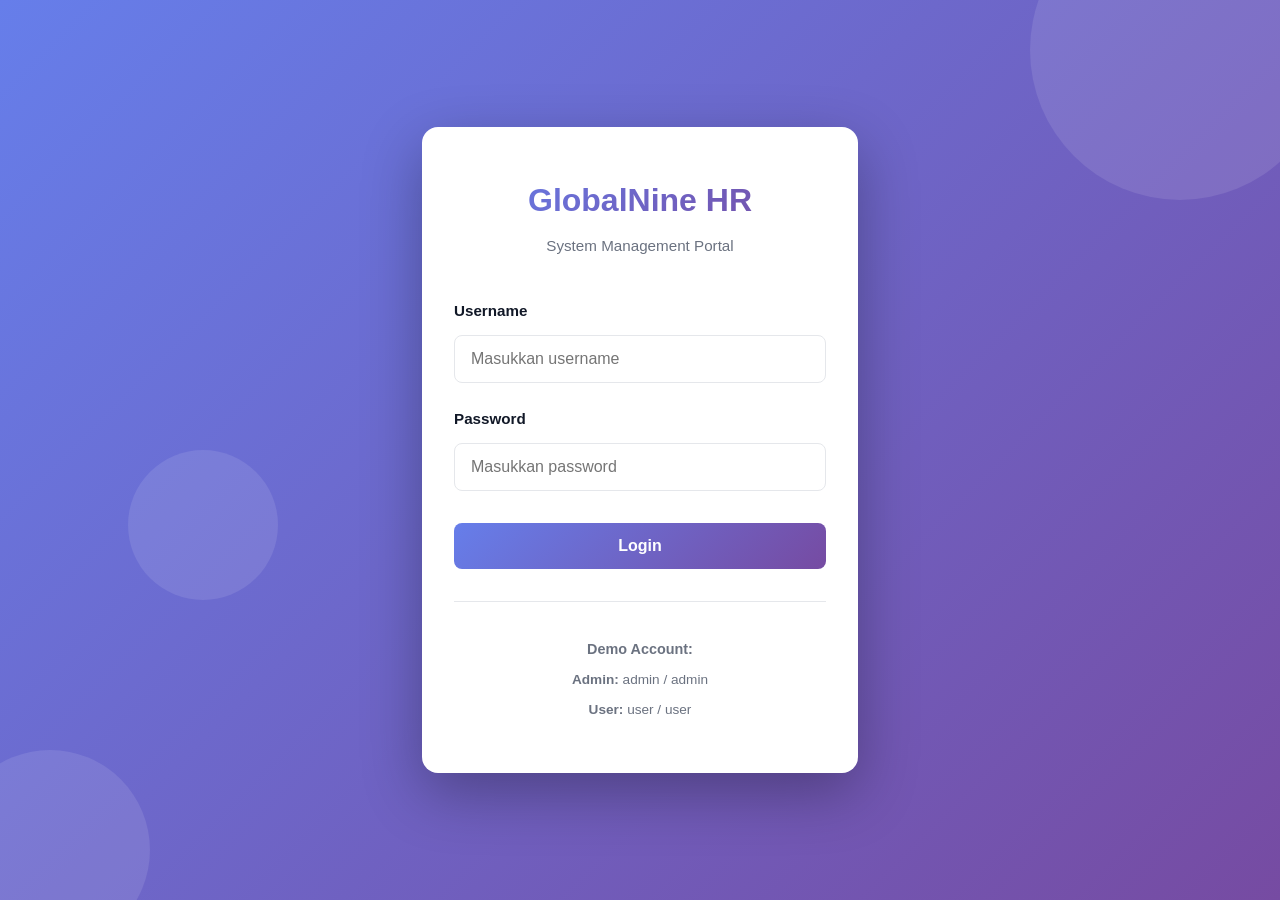
==== index.html @ 366a717d "membuat dashboard Admin, dan tampilan awal untuk admin" ====
<!DOCTYPE html>
<html lang="id">
<head>
    <meta charset="UTF-8">
    <meta name="viewport" content="width=device-width, initial-scale=1.0">
    <title>GlobalNine HR - Login</title>
    <link rel="stylesheet" href="css/style.css">
</head>
<body class="login-page">
    <div class="login-background">
        <div class="shape shape-1"></div>
        <div class="shape shape-2"></div>
        <div class="shape shape-3"></div>
    </div>

    <div class="login-container">
        <div class="login-card">
            <div class="login-header">
                <h1>GlobalNine HR</h1>
                <p class="login-subtitle">System Management Portal</p>
            </div>
            
            <form id="loginForm" class="login-form-styled">
                <div class="form-group">
                    <label for="username">Username</label>
                    <input type="text" id="username" placeholder="Masukkan username" required>
                </div>
                
                <div class="form-group">
                    <label for="password">Password</label>
                    <input type="password" id="password" placeholder="Masukkan password" required>
                </div>
                
                <button type="submit" class="login-btn">Login</button>
            </form>

            <div class="login-footer">
                <p><strong>Demo Account:</strong></p>
                <p style="font-size: 0.85rem; color: #6b7280; margin: 0.5rem 0;">
                    <strong>Admin:</strong> admin / admin
                </p>
                <p style="font-size: 0.85rem; color: #6b7280;">
                    <strong>User:</strong> user / user
                </p>
            </div>
        </div>
    </div>

    <script src="js/script.js"></script>
</body>
</html>
---- css/style.css ----
/* ==================== COLOR VARIABLES & RESET ==================== */
:root {
    --primary-color: #3b82f6;
    --primary-dark: #1e40af;
    --secondary-color: #10b981;
    --warning-color: #f97316;
    --danger-color: #ef4444;
    --light-bg: #f9fafb;
    --card-bg: #ffffff;
    --sidebar-bg: #1f2937;
    --text-primary: #111827;
    --text-secondary: #6b7280;
    --border-color: #e5e7eb;
    --shadow-sm: 0 1px 2px rgba(0, 0, 0, 0.05);
    --shadow-md: 0 4px 6px rgba(0, 0, 0, 0.1);
    --shadow-lg: 0 10px 15px rgba(0, 0, 0, 0.1);
}

* {
    margin: 0;
    padding: 0;
    box-sizing: border-box;
}

html {
    scroll-behavior: smooth;
}

body {
    font-family: -apple-system, BlinkMacSystemFont, 'Segoe UI', 'Roboto', 'Oxygen', 'Ubuntu', 'Cantarell', sans-serif;
    background-color: var(--light-bg);
    color: var(--text-primary);
    line-height: 1.6;
}

/* ==================== DASHBOARD LAYOUT ==================== */
.dashboard-container {
    display: flex;
    min-height: 100vh;
}

/* ==================== SIDEBAR ==================== */
.sidebar {
    width: 250px;
    background-color: var(--sidebar-bg);
    color: white;
    padding: 2rem 1.5rem;
    display: flex;
    flex-direction: column;
    position: fixed;
    height: 100vh;
    overflow-y: auto;
    box-shadow: var(--shadow-lg);
    z-index: 1000;
}

.sidebar-header {
    margin-bottom: 3rem;
}

.sidebar-header h2 {
    font-size: 1.5rem;
    font-weight: 700;
    margin-bottom: 0.25rem;
}

.sidebar-header .subtitle {
    font-size: 0.875rem;
    color: rgba(255, 255, 255, 0.7);
}

.sidebar-nav {
    flex: 1;
    display: flex;
    flex-direction: column;
    gap: 0.5rem;
}

.nav-item {
    display: flex;
    align-items: center;
    gap: 1rem;
    padding: 0.875rem 1rem;
    border-radius: 0.5rem;
    color: rgba(255, 255, 255, 0.8);
    text-decoration: none;
    transition: all 0.3s ease;
    cursor: pointer;
    font-size: 0.95rem;
}

.nav-item:hover {
    background-color: rgba(255, 255, 255, 0.1);
    color: white;
}

.nav-item.active {
    background-color: var(--primary-color);
    color: white;
    font-weight: 600;
}

.nav-item .icon {
    font-size: 1.25rem;
}

.sidebar-footer {
    border-top: 1px solid rgba(255, 255, 255, 0.1);
    padding-top: 1rem;
}

.settings-link {
    display: flex;
    align-items: center;
    gap: 1rem;
    padding: 0.875rem 1rem;
    border-radius: 0.5rem;
    color: rgba(255, 255, 255, 0.8);
    text-decoration: none;
    transition: all 0.3s ease;
}

.settings-link:hover {
    background-color: rgba(255, 255, 255, 0.1);
    color: white;
}

/* ==================== MAIN CONTENT ==================== */
.main-content {
    margin-left: 250px;
    flex: 1;
    background-color: var(--light-bg);
    padding: 2rem;
}

/* ==================== TOP BAR ==================== */
.top-bar {
    display: flex;
    justify-content: space-between;
    align-items: center;
    background-color: var(--card-bg);
    padding: 1.5rem 2rem;
    border-radius: 0.75rem;
    margin-bottom: 2rem;
    box-shadow: var(--shadow-sm);
}

.search-box {
    position: relative;
    flex: 1;
    max-width: 400px;
}

.search-box input {
    width: 100%;
    padding: 0.75rem 1rem 0.75rem 2.75rem;
    border: 1px solid var(--border-color);
    border-radius: 0.5rem;
    font-size: 0.95rem;
    transition: border-color 0.3s ease;
}

.search-box input:focus {
    outline: none;
    border-color: var(--primary-color);
    box-shadow: 0 0 0 3px rgba(59, 130, 246, 0.1);
}

.search-icon {
    position: absolute;
    left: 0.875rem;
    top: 50%;
    transform: translateY(-50%);
    font-size: 1.1rem;
    color: var(--text-secondary);
}

.top-bar-right {
    display: flex;
    align-items: center;
    gap: 1.5rem;
    margin-left: 2rem;
}

.notification-btn {
    position: relative;
    background: none;
    border: none;
    cursor: pointer;
    font-size: 1.5rem;
    transition: transform 0.2s ease;
}

.notification-btn:hover {
    transform: scale(1.1);
}

.notification-badge {
    position: absolute;
    top: -5px;
    right: -5px;
    background-color: var(--danger-color);
    color: white;
    font-size: 0.65rem;
    padding: 0.25rem 0.5rem;
    border-radius: 50%;
    min-width: 1.25rem;
    text-align: center;
    font-weight: 700;
}

.grid-icon-btn {
    background: none;
    border: none;
    cursor: pointer;
    font-size: 1.25rem;
    transition: transform 0.2s ease;
}

.grid-icon-btn:hover {
    transform: scale(1.1);
}

.user-profile {
    width: 40px;
    height: 40px;
    border-radius: 50%;
    background: linear-gradient(135deg, #667eea 0%, #764ba2 100%);
    display: flex;
    align-items: center;
    justify-content: center;
    cursor: pointer;
}

.avatar {
    color: white;
    font-weight: 700;
    font-size: 1rem;
}

/* ==================== PAGE HEADER ==================== */
.page-header {
    display: flex;
    justify-content: space-between;
    align-items: center;
    margin-bottom: 2rem;
}

.page-header h1 {
    font-size: 2rem;
    font-weight: 700;
    margin-bottom: 0.5rem;
}

.page-date {
    font-size: 0.95rem;
    color: var(--text-secondary);
}

.download-btn {
    background-color: var(--primary-color);
    color: white;
    border: none;
    padding: 0.75rem 1.5rem;
    border-radius: 0.5rem;
    cursor: pointer;
    font-weight: 600;
    font-size: 0.95rem;
    transition: all 0.3s ease;
    box-shadow: var(--shadow-sm);
}

.download-btn:hover {
    background-color: var(--primary-dark);
    box-shadow: var(--shadow-md);
    transform: translateY(-2px);
}

/* ==================== ATTENDANCE SECTION ==================== */
.attendance-section {
    margin-bottom: 3rem;
}

.attendance-section h2 {
    font-size: 1.5rem;
    font-weight: 700;
    margin-bottom: 0.5rem;
}

.attendance-description {
    color: var(--text-secondary);
    margin-bottom: 1.5rem;
    font-size: 0.95rem;
}

/* ==================== KPI CARDS ==================== */
.kpi-cards {
    display: grid;
    grid-template-columns: repeat(auto-fit, minmax(220px, 1fr));
    gap: 1.5rem;
    margin-bottom: 2rem;
}

.kpi-card {
    background-color: var(--card-bg);
    padding: 1.5rem;
    border-radius: 0.75rem;
    box-shadow: var(--shadow-sm);
    transition: all 0.3s ease;
    border: 1px solid var(--border-color);
}

.kpi-card:hover {
    box-shadow: var(--shadow-md);
    transform: translateY(-4px);
}

.kpi-header {
    display: flex;
    justify-content: space-between;
    align-items: center;
    margin-bottom: 1rem;
}

.kpi-header h3 {
    font-size: 0.95rem;
    color: var(--text-secondary);
    font-weight: 600;
}

.kpi-icon {
    font-size: 1.5rem;
    padding: 0.5rem;
    border-radius: 0.5rem;
    display: inline-flex;
    align-items: center;
    justify-content: center;
}

.kpi-icon.present {
    background-color: rgba(16, 185, 129, 0.1);
    color: var(--secondary-color);
}

.kpi-icon.late {
    background-color: rgba(249, 115, 22, 0.1);
    color: var(--warning-color);
}

.kpi-icon.leave {
    background-color: rgba(59, 130, 246, 0.1);
    color: var(--primary-color);
}

.kpi-icon.visit {
    background-color: rgba(168, 85, 247, 0.1);
    color: #a855f7;
}

.kpi-value {
    font-size: 2.5rem;
    font-weight: 700;
    color: var(--text-primary);
    margin-bottom: 0.75rem;
}

.kpi-change {
    font-size: 0.875rem;
    color: var(--text-secondary);
    font-weight: 500;
}

.kpi-change.positive {
    color: var(--secondary-color);
}

.kpi-change.negative {
    color: var(--warning-color);
}

/* ==================== CARD STYLES ==================== */
.card {
    background-color: var(--card-bg);
    border-radius: 0.75rem;
    padding: 1.5rem;
    box-shadow: var(--shadow-sm);
    border: 1px solid var(--border-color);
}

.card-header {
    display: flex;
    justify-content: space-between;
    align-items: center;
    margin-bottom: 1.5rem;
    padding-bottom: 1rem;
    border-bottom: 1px solid var(--border-color);
}

.card-header h2 {
    font-size: 1.25rem;
    font-weight: 700;
}

.filter-select {
    padding: 0.5rem 0.875rem;
    border: 1px solid var(--border-color);
    border-radius: 0.375rem;
    background-color: white;
    cursor: pointer;
    font-size: 0.9rem;
    transition: border-color 0.3s ease;
}

.filter-select:focus {
    outline: none;
    border-color: var(--primary-color);
}

.view-all {
    color: var(--primary-color);
    text-decoration: none;
    font-weight: 600;
    font-size: 0.95rem;
    transition: color 0.3s ease;
}

.view-all:hover {
    color: var(--primary-dark);
}

/* ==================== CONTENT GRID ==================== */
.content-grid {
    display: grid;
    grid-template-columns: 1.5fr 1fr;
    gap: 1.5rem;
    margin-bottom: 2rem;
}

.trend-card {
    grid-column: 1;
}

.clock-ins-card {
    grid-column: 2;
}

/* ==================== CHART CONTAINER ==================== */
.chart-container {
    position: relative;
    height: 300px;
    margin-top: 1rem;
}

/* ==================== CLOCK-INS LIST ==================== */
.clock-ins-list {
    display: flex;
    flex-direction: column;
    gap: 1rem;
}

.clock-in-item {
    display: flex;
    align-items: center;
    gap: 1rem;
    padding: 1rem;
    background-color: var(--light-bg);
    border-radius: 0.5rem;
    transition: background-color 0.3s ease;
}

.clock-in-item:hover {
    background-color: rgba(59, 130, 246, 0.05);
}

.clock-in-avatar {
    width: 45px;
    height: 45px;
    border-radius: 50%;
    background: linear-gradient(135deg, #667eea 0%, #764ba2 100%);
    color: white;
    display: flex;
    align-items: center;
    justify-content: center;
    font-weight: 700;
    flex-shrink: 0;
}

.clock-in-details {
    flex: 1;
    min-width: 0;
}

.clock-in-name {
    font-weight: 600;
    color: var(--text-primary);
    font-size: 0.95rem;
}

.clock-in-location {
    font-size: 0.875rem;
    color: var(--text-secondary);
    margin-top: 0.25rem;
    white-space: nowrap;
    overflow: hidden;
    text-overflow: ellipsis;
}

.clock-in-time {
    font-size: 0.875rem;
    color: var(--text-secondary);
    font-weight: 600;
    flex-shrink: 0;
}

/* ==================== ANNOUNCEMENTS ==================== */
.announcements-card {
    margin-bottom: 2rem;
}

.announcements-grid {
    display: grid;
    grid-template-columns: repeat(auto-fit, minmax(300px, 1fr));
    gap: 1.5rem;
}

.announcement-item {
    padding: 1.5rem;
    background-color: var(--light-bg);
    border-radius: 0.5rem;
    border-left: 4px solid var(--primary-color);
    transition: all 0.3s ease;
}

.announcement-item:hover {
    transform: translateY(-4px);
    box-shadow: var(--shadow-md);
}

.announcement-badge {
    display: inline-block;
    padding: 0.375rem 0.75rem;
    border-radius: 0.375rem;
    font-size: 0.8rem;
    font-weight: 600;
    margin-bottom: 0.75rem;
}

.announcement-badge.policy {
    background-color: rgba(59, 130, 246, 0.1);
    color: var(--primary-color);
}

.announcement-badge.event {
    background-color: rgba(168, 85, 247, 0.1);
    color: #a855f7;
}

.announcement-badge.health {
    background-color: rgba(16, 185, 129, 0.1);
    color: var(--secondary-color);
}

.announcement-date {
    font-size: 0.8rem;
    color: var(--text-secondary);
    margin-bottom: 0.75rem;
}

.announcement-item h3 {
    font-size: 1.1rem;
    font-weight: 700;
    margin-bottom: 0.75rem;
    color: var(--text-primary);
}

.announcement-item p {
    font-size: 0.9rem;
    color: var(--text-secondary);
    line-height: 1.5;
}

.create-btn {
    background-color: transparent;
    color: var(--primary-color);
    border: 1px solid var(--primary-color);
    padding: 0.5rem 1rem;
    border-radius: 0.375rem;
    cursor: pointer;
    font-weight: 600;
    font-size: 0.9rem;
    transition: all 0.3s ease;
}

.create-btn:hover {
    background-color: var(--primary-color);
    color: white;
}

/* ==================== RESPONSIVE DESIGN ==================== */
@media (max-width: 1400px) {
    .content-grid {
        grid-template-columns: 1fr;
    }
    
    .trend-card {
        grid-column: 1;
    }
    
    .clock-ins-card {
        grid-column: 1;
    }
}

@media (max-width: 768px) {
    .sidebar {
        width: 100%;
        height: auto;
        position: static;
        flex-direction: row;
        padding: 1rem;
        justify-content: space-between;
    }
    
    .main-content {
        margin-left: 0;
        padding: 1rem;
    }
    
    .sidebar-header {
        margin-bottom: 0;
    }
    
    .sidebar-nav {
        flex-direction: row;
        gap: 0;
    }
    
    .nav-item {
        padding: 0.5rem 0.75rem;
        font-size: 0.85rem;
    }
    
    .nav-item .icon {
        font-size: 1rem;
    }
    
    .top-bar {
        flex-direction: column;
        gap: 1rem;
    }
    
    .search-box {
        max-width: 100%;
    }
    
    .top-bar-right {
        margin-left: 0;
        width: 100%;
        justify-content: space-between;
    }
    
    .page-header {
        flex-direction: column;
        align-items: flex-start;
        gap: 1rem;
    }
    
    .kpi-cards {
        grid-template-columns: repeat(2, 1fr);
    }
    
    .announcements-grid {
        grid-template-columns: 1fr;
    }
}

@media (max-width: 480px) {
    .kpi-cards {
        grid-template-columns: 1fr;
    }
    
    .page-header h1 {
        font-size: 1.5rem;
    }
}

/* ==================== SCROLLBAR STYLING ==================== */
::-webkit-scrollbar {
    width: 8px;
    height: 8px;
}

::-webkit-scrollbar-track {
    background: var(--light-bg);
}

::-webkit-scrollbar-thumb {
    background: var(--border-color);
    border-radius: 4px;
}

::-webkit-scrollbar-thumb:hover {
    background: var(--text-secondary);
}

/* ==================== LOGIN PAGE STYLING ==================== */
.login-page {
    display: flex;
    align-items: center;
    justify-content: center;
    min-height: 100vh;
    background: linear-gradient(135deg, #667eea 0%, #764ba2 100%);
    position: relative;
    overflow: hidden;
}

.login-container {
    position: relative;
    z-index: 10;
    width: 100%;
    max-width: 500px;
    padding: 2rem;
}

.login-card {
    background-color: var(--card-bg);
    border-radius: 1rem;
    padding: 3rem 2rem;
    box-shadow: 0 20px 60px rgba(0, 0, 0, 0.3);
}

.login-header {
    text-align: center;
    margin-bottom: 2.5rem;
}

.login-header h1 {
    font-size: 2rem;
    font-weight: 700;
    margin-bottom: 0.5rem;
    background: linear-gradient(135deg, #667eea 0%, #764ba2 100%);
    -webkit-background-clip: text;
    -webkit-text-fill-color: transparent;
    background-clip: text;
}

.login-subtitle {
    color: var(--text-secondary);
    font-size: 0.95rem;
}

.login-form-styled {
    display: flex;
    flex-direction: column;
    gap: 1.5rem;
    margin-bottom: 2rem;
}

.login-form-styled .form-group {
    display: flex;
    flex-direction: column;
}

.login-form-styled label {
    font-weight: 600;
    margin-bottom: 0.75rem;
    color: var(--text-primary);
    font-size: 0.95rem;
}

.login-form-styled input[type="text"],
.login-form-styled input[type="password"] {
    padding: 0.875rem 1rem;
    border: 1px solid var(--border-color);
    border-radius: 0.5rem;
    font-size: 1rem;
    transition: all 0.3s ease;
    font-family: inherit;
}

.login-form-styled input[type="text"]:focus,
.login-form-styled input[type="password"]:focus {
    outline: none;
    border-color: #667eea;
    box-shadow: 0 0 0 4px rgba(102, 126, 234, 0.1);
}

.login-form-styled .checkbox {
    flex-direction: row;
    align-items: center;
    gap: 0.75rem;
}

.login-form-styled .checkbox input {
    width: 1.1rem;
    height: 1.1rem;
    cursor: pointer;
}

.login-form-styled .checkbox label {
    margin: 0;
    cursor: pointer;
    font-size: 0.9rem;
}

/* session info message shown when user is already logged in */
.session-info {
    margin-bottom: 15px;
    color: #333;
    font-size: 0.95rem;
    text-align: center;
}

.session-info .btn {
    margin-left: 5px;
}

.login-btn {
    padding: 0.875rem 1.5rem;
    background: linear-gradient(135deg, #667eea 0%, #764ba2 100%);
    color: white;
    border: none;
    border-radius: 0.5rem;
    font-size: 1rem;
    font-weight: 600;
    cursor: pointer;
    transition: all 0.3s ease;
    margin-top: 0.5rem;
}

.login-btn:hover {
    transform: translateY(-2px);
    box-shadow: 0 10px 20px rgba(102, 126, 234, 0.3);
}

.login-btn:active {
    transform: translateY(0);
}

.login-footer {
    text-align: center;
    padding-top: 2rem;
    border-top: 1px solid var(--border-color);
}

.login-footer p {
    color: var(--text-secondary);
    margin: 0.25rem 0;
    font-size: 0.9rem;
}

.login-background {
    position: absolute;
    top: 0;
    left: 0;
    width: 100%;
    height: 100%;
    z-index: 1;
    overflow: hidden;
    pointer-events: none; /* allow clicks to pass through */
}

.shape {
    position: absolute;
    border-radius: 50%;
    opacity: 0.1;
}

.shape-1 {
    width: 300px;
    height: 300px;
    background: white;
    top: -100px;
    right: -50px;
}

.shape-2 {
    width: 200px;
    height: 200px;
    background: white;
    bottom: -50px;
    left: -50px;
}

.shape-3 {
    width: 150px;
    height: 150px;
    background: white;
    top: 50%;
    left: 10%;
}

@media (max-width: 480px) {
    .login-card {
        padding: 2rem 1.5rem;
    }
    
    .login-header h1 {
        font-size: 1.5rem;
    }
    
    .login-container {
        padding: 1rem;
    }
}

button:disabled {
    background-color: #bdc3c7;
    cursor: not-allowed;
}

.leave-form, .leave-history {
    background-color: white;
    padding: 2rem;
    border-radius: 8px;
    box-shadow: 0 2px 10px rgba(0, 0, 0, 0.1);
    margin-bottom: 2rem;
}

.admin-section {
    background-color: white;
    padding: 2rem;
    border-radius: 8px;
    box-shadow: 0 2px 10px rgba(0, 0, 0, 0.1);
    margin-bottom: 2rem;
}

.admin-section h2 {
    margin-bottom: 1rem;
}

.admin-section ul {
    list-style: none;
    padding: 0;
}

.admin-section li {
    padding: 0.5rem 0;
    border-bottom: 1px solid #eee;
    display: flex;
    justify-content: space-between;
    align-items: center;
}

.admin-section button {
    margin-left: 0.5rem;
    padding: 0.25rem 0.5rem;
    font-size: 0.8rem;
}

#checkInBtn {
    background-color: #27ae60;
}

#checkInBtn:hover {
    background-color: #229954;
}

#checkOutBtn {
    background-color: #e74c3c;
}

#checkOutBtn:hover {
    background-color: #c0392b;
}

.history {
    background-color: white;
    padding: 2rem;
    border-radius: 8px;
    box-shadow: 0 2px 10px rgba(0, 0, 0, 0.1);
}

#presensiList {
    list-style-type: none;
}

#presensiList li {
    padding: 0.5rem 0;
    border-bottom: 1px solid #eee;
}

#presensiList li:last-child {
    border-bottom: none;
}

/* Responsive */
@media (max-width: 600px) {
    .presensi-form {
        flex-direction: column;
    }
    
    .container {
        margin: 1rem auto;
    }
}
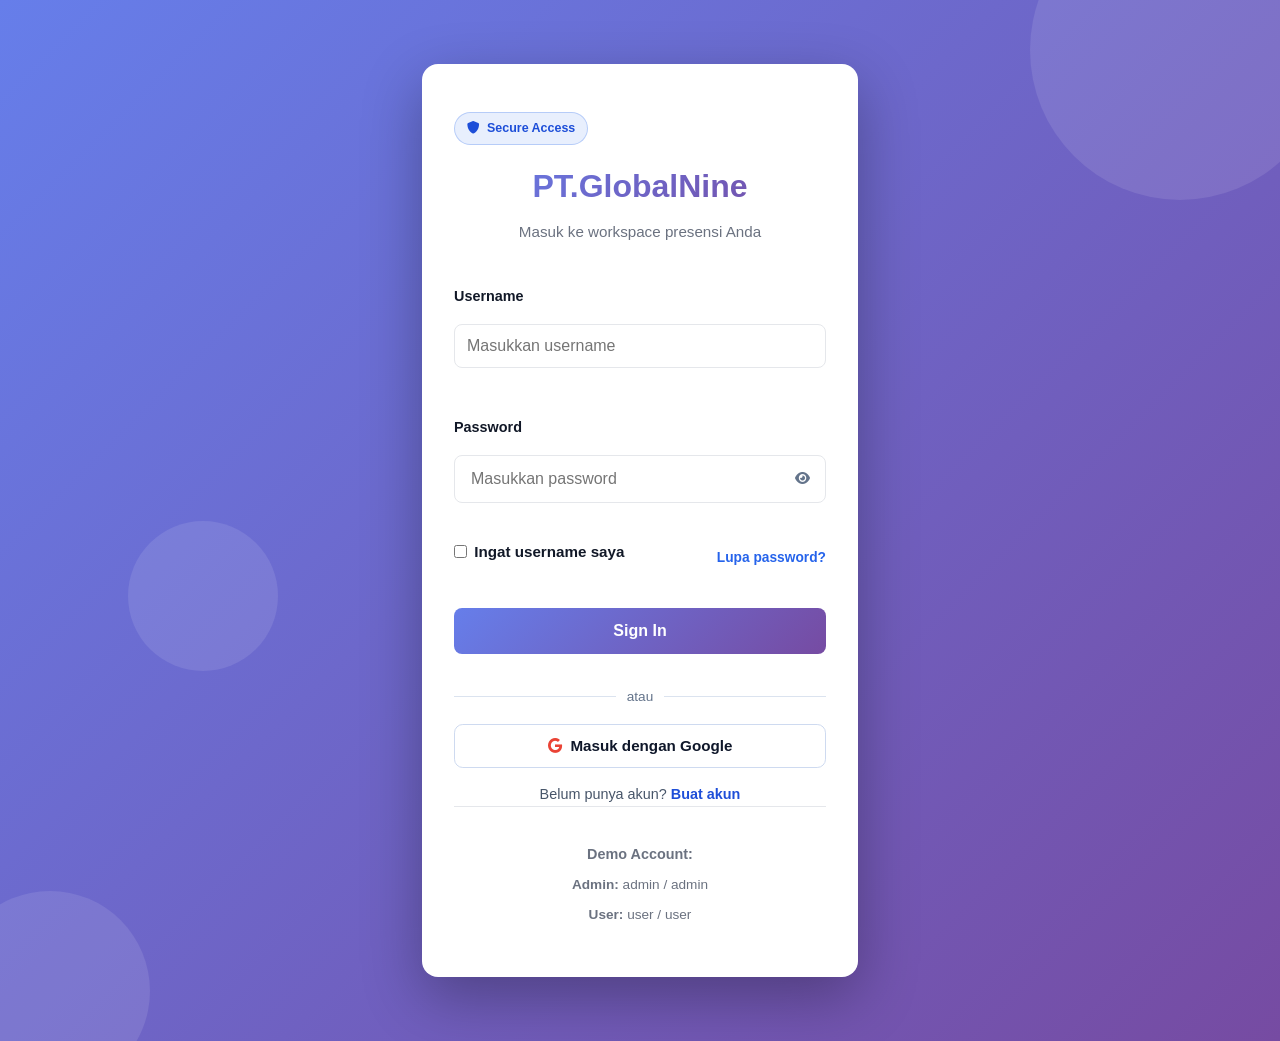
==== commit 08558bde: "gambaran sign in dan sign up" ====
--- a/index.html
+++ b/index.html
@@ -3,8 +3,9 @@
 <head>
     <meta charset="UTF-8">
     <meta name="viewport" content="width=device-width, initial-scale=1.0">
-    <title>GlobalNine HR - Login</title>
+    <title>PT.GlobalNine - Login</title>
     <link rel="stylesheet" href="css/style.css">
+    <link rel="stylesheet" href="https://cdnjs.cloudflare.com/ajax/libs/font-awesome/6.0.0/css/all.min.css">
 </head>
 <body class="login-page">
     <div class="login-background">
@@ -15,24 +16,52 @@
 
     <div class="login-container">
         <div class="login-card">
+            <div class="auth-badge">
+                <i class="fas fa-shield-alt"></i> Secure Access
+            </div>
+
             <div class="login-header">
-                <h1>GlobalNine HR</h1>
-                <p class="login-subtitle">System Management Portal</p>
+                <h1>PT.GlobalNine</h1>
+                <p class="login-subtitle">Masuk ke workspace presensi Anda</p>
             </div>
             
             <form id="loginForm" class="login-form-styled">
                 <div class="form-group">
                     <label for="username">Username</label>
-                    <input type="text" id="username" placeholder="Masukkan username" required>
+                    <input type="text" id="username" placeholder="Masukkan username" autocomplete="username" required>
                 </div>
                 
                 <div class="form-group">
                     <label for="password">Password</label>
-                    <input type="password" id="password" placeholder="Masukkan password" required>
+                    <div class="password-field">
+                        <input type="password" id="password" placeholder="Masukkan password" autocomplete="current-password" required>
+                        <button type="button" class="password-toggle" data-toggle-password data-target="password" aria-label="Tampilkan password">
+                            <i class="fas fa-eye"></i>
+                        </button>
+                    </div>
+                </div>
+
+                <div class="auth-row">
+                    <label class="auth-check" for="rememberLogin">
+                        <input type="checkbox" id="rememberLogin">
+                        <span>Ingat username saya</span>
+                    </label>
+                    <button type="button" class="auth-link-btn" id="forgotPasswordBtn">Lupa password?</button>
                 </div>
                 
-                <button type="submit" class="login-btn">Login</button>
+                <button type="submit" class="login-btn">Sign In</button>
             </form>
+
+            <div class="auth-divider"><span>atau</span></div>
+
+            <button type="button" class="google-auth-btn" data-auth-mode="signin">
+                <i class="fab fa-google"></i>
+                Masuk dengan Google
+            </button>
+
+            <p class="auth-alt-link">
+                Belum punya akun? <a href="signup.html">Buat akun</a>
+            </p>
 
             <div class="login-footer">
                 <p><strong>Demo Account:</strong></p>
--- a/css/style.css
+++ b/css/style.css
@@ -33,6 +33,344 @@
     line-height: 1.6;
 }
 
+/* ==================== USER HIGH CONTRAST THEME ==================== */
+body.user-theme {
+    background: radial-gradient(circle at top right, #e9f2ff 0%, #f5f9ff 30%, #f3f4f6 100%);
+    color: #0f172a;
+}
+
+body.user-theme .main-content {
+    background: transparent;
+}
+
+body.user-theme .sidebar {
+    background: linear-gradient(180deg, #0f172a 0%, #111827 100%);
+    border-right: 1px solid rgba(255, 255, 255, 0.08);
+}
+
+body.user-theme .sidebar-header h2 {
+    color: #ffffff;
+}
+
+body.user-theme .sidebar-header .subtitle {
+    color: rgba(255, 255, 255, 0.84);
+}
+
+body.user-theme .nav-item {
+    color: rgba(255, 255, 255, 0.92);
+}
+
+body.user-theme .nav-item:hover {
+    background-color: rgba(59, 130, 246, 0.28);
+}
+
+body.user-theme .nav-item.active {
+    background: linear-gradient(135deg, #2563eb 0%, #1d4ed8 100%);
+}
+
+body.user-theme .dashboard-header h1,
+body.user-theme .page-header h1 {
+    color: #0b1324;
+}
+
+body.user-theme .dashboard-header p,
+body.user-theme .page-header p,
+body.user-theme .card-header p {
+    color: #334155;
+}
+
+body.user-theme .card,
+body.user-theme .kpi-card,
+body.user-theme .activity-item,
+body.user-theme .balance-item,
+body.user-theme .status-item,
+body.user-theme .announcement-item,
+body.user-theme .table-container,
+body.user-theme .form-section,
+body.user-theme .modal-content {
+    background-color: #ffffff;
+    border: 1px solid #cfd8e3;
+    box-shadow: 0 8px 20px rgba(2, 6, 23, 0.08);
+}
+
+body.user-theme .card-header {
+    border-bottom-color: #d5dee9;
+}
+
+body.user-theme .card-header h3,
+body.user-theme .activity-description,
+body.user-theme .kpi-title,
+body.user-theme .profile-info-value {
+    color: #0f172a;
+}
+
+body.user-theme .activity-time,
+body.user-theme .balance-label,
+body.user-theme .profile-info-label {
+    color: #475569;
+}
+
+body.user-theme .action-btn.primary,
+body.user-theme .btn.primary {
+    background: linear-gradient(135deg, #2563eb 0%, #1e40af 100%);
+    color: #ffffff;
+}
+
+body.user-theme .action-btn.secondary,
+body.user-theme .btn.secondary {
+    background: linear-gradient(135deg, #10b981 0%, #047857 100%);
+    color: #ffffff;
+}
+
+body.user-theme .btn,
+body.user-theme .action-btn {
+    box-shadow: 0 6px 14px rgba(15, 23, 42, 0.15);
+}
+
+body.user-theme input,
+body.user-theme select,
+body.user-theme textarea {
+    background-color: #ffffff;
+    color: #0f172a;
+    border: 1px solid #9fb1c7;
+}
+
+body.user-theme input:focus,
+body.user-theme select:focus,
+body.user-theme textarea:focus {
+    border-color: #2563eb;
+    box-shadow: 0 0 0 3px rgba(37, 99, 235, 0.2);
+}
+
+body.user-theme .notification-btn {
+    background: #ffffff;
+    border: 1px solid #c8d4e6;
+    box-shadow: 0 4px 12px rgba(15, 23, 42, 0.12);
+}
+
+body.user-theme .bell-icon {
+    color: #1d4ed8;
+}
+
+/* ==================== ADMIN THEME ALIGNED WITH USER ==================== */
+body.admin-theme {
+    background: radial-gradient(circle at top right, #e9f2ff 0%, #f5f9ff 30%, #f3f4f6 100%);
+    color: #0f172a;
+}
+
+body.admin-theme .main-content {
+    background: transparent;
+}
+
+body.admin-theme .sidebar {
+    background: linear-gradient(180deg, #0f172a 0%, #111827 100%);
+    border-right: 1px solid rgba(255, 255, 255, 0.08);
+}
+
+body.admin-theme .sidebar-header h2 {
+    color: #ffffff;
+}
+
+body.admin-theme .sidebar-header .subtitle {
+    color: rgba(255, 255, 255, 0.84);
+}
+
+body.admin-theme .nav-item {
+    color: rgba(255, 255, 255, 0.92);
+}
+
+body.admin-theme .nav-item:hover {
+    background-color: rgba(59, 130, 246, 0.28);
+}
+
+body.admin-theme .nav-item.active {
+    background: linear-gradient(135deg, #2563eb 0%, #1d4ed8 100%);
+}
+
+body.admin-theme .dashboard-header h1,
+body.admin-theme .page-header h1 {
+    color: #0b1324;
+}
+
+body.admin-theme .dashboard-header p,
+body.admin-theme .page-header p,
+body.admin-theme .card-header p {
+    color: #334155;
+}
+
+body.admin-theme .card,
+body.admin-theme .kpi-card,
+body.admin-theme .activity-item,
+body.admin-theme .balance-item,
+body.admin-theme .status-item,
+body.admin-theme .announcement-item,
+body.admin-theme .table-container,
+body.admin-theme .form-section,
+body.admin-theme .modal-content {
+    background-color: #ffffff;
+    border: 1px solid #cfd8e3;
+    box-shadow: 0 8px 20px rgba(2, 6, 23, 0.08);
+}
+
+body.admin-theme .card-header {
+    border-bottom-color: #d5dee9;
+}
+
+body.admin-theme .card-header h3,
+body.admin-theme .activity-description,
+body.admin-theme .kpi-title,
+body.admin-theme .profile-info-value {
+    color: #0f172a;
+}
+
+body.admin-theme .activity-time,
+body.admin-theme .balance-label,
+body.admin-theme .profile-info-label {
+    color: #475569;
+}
+
+body.admin-theme .action-btn.primary,
+body.admin-theme .btn.primary {
+    background: linear-gradient(135deg, #2563eb 0%, #1e40af 100%);
+    color: #ffffff;
+}
+
+body.admin-theme .action-btn.secondary,
+body.admin-theme .btn.secondary {
+    background: linear-gradient(135deg, #10b981 0%, #047857 100%);
+    color: #ffffff;
+}
+
+body.admin-theme .btn,
+body.admin-theme .action-btn {
+    box-shadow: 0 6px 14px rgba(15, 23, 42, 0.15);
+}
+
+body.admin-theme input,
+body.admin-theme select,
+body.admin-theme textarea {
+    background-color: #ffffff;
+    color: #0f172a;
+    border: 1px solid #9fb1c7;
+}
+
+body.admin-theme input:focus,
+body.admin-theme select:focus,
+body.admin-theme textarea:focus {
+    border-color: #2563eb;
+    box-shadow: 0 0 0 3px rgba(37, 99, 235, 0.2);
+}
+
+body.admin-theme .notification-btn {
+    background: #ffffff;
+    border: 1px solid #c8d4e6;
+    box-shadow: 0 4px 12px rgba(15, 23, 42, 0.12);
+}
+
+body.admin-theme .bell-icon {
+    color: #1d4ed8;
+}
+
+/* ==================== POPUP NOTIFICATION ==================== */
+.app-toast-container {
+    position: fixed;
+    top: 1rem;
+    right: 1rem;
+    z-index: 9999;
+    display: flex;
+    flex-direction: column;
+    gap: 0.6rem;
+    pointer-events: none;
+}
+
+.app-toast {
+    min-width: 280px;
+    max-width: 360px;
+    padding: 0.75rem 0.9rem;
+    border-radius: 0.75rem;
+    background: linear-gradient(135deg, rgba(255, 255, 255, 0.99) 0%, rgba(241, 247, 255, 0.98) 100%);
+    border: 1px solid #b7cdfa;
+    border-left: 5px solid #3b82f6;
+    box-shadow: 0 16px 34px rgba(17, 24, 39, 0.2);
+    backdrop-filter: blur(6px);
+    display: flex;
+    align-items: flex-start;
+    gap: 0.65rem;
+    transform: translateY(-8px);
+    opacity: 0;
+    transition: all 0.22s ease;
+}
+
+.app-toast.show {
+    transform: translateY(0);
+    opacity: 1;
+}
+
+.app-toast-icon {
+    width: 24px;
+    height: 24px;
+    border-radius: 50%;
+    display: inline-flex;
+    align-items: center;
+    justify-content: center;
+    background: linear-gradient(135deg, #3b82f6 0%, #1e40af 100%);
+    color: white;
+    flex-shrink: 0;
+    margin-top: 0.1rem;
+    font-size: 0.75rem;
+}
+
+.app-toast-text {
+    font-size: 0.93rem;
+    color: #0f172a;
+    line-height: 1.35;
+    font-weight: 600;
+}
+
+.app-toast.success {
+    background: linear-gradient(135deg, rgba(236, 253, 245, 0.96) 0%, rgba(220, 252, 231, 0.95) 100%);
+    border-color: #86efac;
+    border-left-color: #22c55e;
+}
+
+.app-toast.success .app-toast-icon {
+    background: linear-gradient(135deg, #22c55e 0%, #15803d 100%);
+}
+
+.app-toast.warning {
+    background: linear-gradient(135deg, rgba(255, 247, 237, 0.96) 0%, rgba(254, 243, 199, 0.95) 100%);
+    border-color: #fdba74;
+    border-left-color: #f59e0b;
+}
+
+.app-toast.warning .app-toast-icon {
+    background: linear-gradient(135deg, #f59e0b 0%, #c2410c 100%);
+}
+
+.app-toast.error {
+    background: linear-gradient(135deg, rgba(254, 242, 242, 0.96) 0%, rgba(254, 226, 226, 0.95) 100%);
+    border-color: #fca5a5;
+    border-left-color: #ef4444;
+}
+
+.app-toast.error .app-toast-icon {
+    background: linear-gradient(135deg, #ef4444 0%, #b91c1c 100%);
+}
+
+@media (max-width: 640px) {
+    .app-toast-container {
+        top: auto;
+        bottom: 1rem;
+        right: 0.75rem;
+        left: 0.75rem;
+    }
+
+    .app-toast {
+        min-width: 100%;
+        max-width: 100%;
+    }
+}
+
 /* ==================== DASHBOARD LAYOUT ==================== */
 .dashboard-container {
     display: flex;
@@ -133,6 +471,29 @@
     padding: 2rem;
 }
 
+.dashboard-header {
+    display: flex;
+    justify-content: space-between;
+    align-items: center;
+    gap: 1rem;
+    margin-bottom: 1.5rem;
+}
+
+.dashboard-header h1 {
+    margin-bottom: 0.3rem;
+}
+
+.dashboard-header p {
+    color: var(--text-secondary);
+}
+
+.header-actions {
+    display: flex;
+    align-items: center;
+    gap: 1rem;
+    position: relative;
+}
+
 /* ==================== TOP BAR ==================== */
 .top-bar {
     display: flex;
@@ -180,33 +541,206 @@
     align-items: center;
     gap: 1.5rem;
     margin-left: 2rem;
+    position: relative;
 }
 
 .notification-btn {
     position: relative;
-    background: none;
-    border: none;
+    background: linear-gradient(135deg, #ffffff 0%, #f3f7ff 100%);
+    border: 1px solid #d8e3ff;
     cursor: pointer;
-    font-size: 1.5rem;
-    transition: transform 0.2s ease;
+    width: 40px;
+    height: 40px;
+    border-radius: 50%;
+    display: inline-flex;
+    align-items: center;
+    justify-content: center;
+    font-size: 1.15rem;
+    color: #2f64d6;
+    box-shadow: 0 4px 12px rgba(47, 100, 214, 0.12);
+    transition: transform 0.2s ease, box-shadow 0.2s ease, border-color 0.2s ease;
 }
 
 .notification-btn:hover {
-    transform: scale(1.1);
+    transform: translateY(-1px);
+    border-color: #b8ceff;
+    box-shadow: 0 8px 16px rgba(47, 100, 214, 0.18);
+}
+
+.notification-btn:active {
+    transform: translateY(0);
+    box-shadow: 0 3px 8px rgba(47, 100, 214, 0.16);
+}
+
+.bell-icon {
+    display: inline-flex;
+    align-items: center;
+    justify-content: center;
+}
+
+.bell-icon i {
+    text-shadow: 0 1px 0 rgba(255, 255, 255, 0.8);
 }
 
 .notification-badge {
     position: absolute;
-    top: -5px;
-    right: -5px;
-    background-color: var(--danger-color);
+    top: -6px;
+    right: -6px;
+    background: linear-gradient(135deg, #ff6b6b 0%, #ef4444 100%);
     color: white;
-    font-size: 0.65rem;
-    padding: 0.25rem 0.5rem;
+    font-size: 0.62rem;
+    padding: 0.2rem 0.42rem;
     border-radius: 50%;
     min-width: 1.25rem;
     text-align: center;
     font-weight: 700;
+    border: 2px solid #ffffff;
+    box-shadow: 0 4px 10px rgba(239, 68, 68, 0.35);
+    animation: notifPulse 1.8s infinite;
+}
+
+.notification-badge.is-hidden {
+    display: none;
+}
+
+.notification-panel {
+    position: absolute;
+    top: calc(100% + 0.65rem);
+    right: 0;
+    width: 330px;
+    max-width: calc(100vw - 2rem);
+    background: #ffffff;
+    border: 1px solid #d7e2f3;
+    border-radius: 0.85rem;
+    box-shadow: 0 16px 34px rgba(15, 23, 42, 0.2);
+    z-index: 1200;
+    padding: 0.75rem;
+    display: none;
+}
+
+.notification-panel.open {
+    display: block;
+}
+
+.notification-panel-header,
+.notification-panel-footer {
+    display: flex;
+    align-items: center;
+    justify-content: space-between;
+    gap: 0.5rem;
+}
+
+.notification-panel-header {
+    padding-bottom: 0.6rem;
+    border-bottom: 1px solid #e2e8f0;
+}
+
+.notification-panel-header h4 {
+    font-size: 0.95rem;
+    font-weight: 700;
+}
+
+.notification-panel-header button,
+.notification-panel-footer button {
+    border: none;
+    background: transparent;
+    color: #1d4ed8;
+    font-size: 0.8rem;
+    font-weight: 600;
+    cursor: pointer;
+}
+
+.notification-panel-footer {
+    padding-top: 0.6rem;
+    border-top: 1px solid #e2e8f0;
+    justify-content: flex-end;
+}
+
+.notification-list {
+    max-height: 320px;
+    overflow-y: auto;
+    display: flex;
+    flex-direction: column;
+    gap: 0.55rem;
+    padding: 0.65rem 0;
+}
+
+.notification-item {
+    border: 1px solid #dce6f7;
+    border-left: 4px solid #60a5fa;
+    border-radius: 0.65rem;
+    padding: 0.55rem 0.65rem;
+    background: #f8fbff;
+}
+
+.notification-item.is-read {
+    opacity: 0.72;
+    background: #ffffff;
+}
+
+.notification-item.type-reminder {
+    border-left-color: #f59e0b;
+}
+
+.notification-item.type-success {
+    border-left-color: #10b981;
+}
+
+.notification-item.type-warning {
+    border-left-color: #ef4444;
+}
+
+.notification-item h5 {
+    font-size: 0.86rem;
+    line-height: 1.35;
+    margin-bottom: 0.2rem;
+}
+
+.notification-item p {
+    font-size: 0.78rem;
+    color: #334155;
+    line-height: 1.4;
+}
+
+.notification-meta {
+    margin-top: 0.35rem;
+    display: flex;
+    align-items: center;
+    justify-content: space-between;
+    gap: 0.4rem;
+}
+
+.notification-time {
+    font-size: 0.72rem;
+    color: #64748b;
+}
+
+.notification-mark-read {
+    border: none;
+    background: transparent;
+    color: #1d4ed8;
+    font-size: 0.74rem;
+    font-weight: 600;
+    cursor: pointer;
+}
+
+.notification-empty {
+    text-align: center;
+    padding: 1rem 0.75rem;
+    color: #64748b;
+    font-size: 0.84rem;
+}
+
+@keyframes notifPulse {
+    0% {
+        transform: scale(1);
+    }
+    50% {
+        transform: scale(1.08);
+    }
+    100% {
+        transform: scale(1);
+    }
 }
 
 .grid-icon-btn {
@@ -230,6 +764,8 @@
     align-items: center;
     justify-content: center;
     cursor: pointer;
+    text-decoration: none;
+    box-shadow: var(--shadow-sm);
 }
 
 .avatar {
@@ -625,6 +1161,20 @@
         margin-left: 0;
         padding: 1rem;
     }
+
+    .dashboard-header {
+        align-items: flex-start;
+    }
+
+    .header-actions {
+        width: 100%;
+        justify-content: flex-end;
+    }
+
+    .notification-panel {
+        right: 0;
+        width: min(360px, 100vw - 2rem);
+    }
     
     .sidebar-header {
         margin-bottom: 0;
@@ -706,12 +1256,14 @@
 /* ==================== LOGIN PAGE STYLING ==================== */
 .login-page {
     display: flex;
-    align-items: center;
+    align-items: flex-start;
     justify-content: center;
     min-height: 100vh;
     background: linear-gradient(135deg, #667eea 0%, #764ba2 100%);
     position: relative;
-    overflow: hidden;
+    overflow-x: hidden;
+    overflow-y: auto;
+    padding: 2rem 0;
 }
 
 .login-container {
@@ -727,6 +1279,20 @@
     border-radius: 1rem;
     padding: 3rem 2rem;
     box-shadow: 0 20px 60px rgba(0, 0, 0, 0.3);
+}
+
+.auth-badge {
+    display: inline-flex;
+    align-items: center;
+    gap: 0.5rem;
+    margin: 0 auto 1rem;
+    padding: 0.35rem 0.75rem;
+    border-radius: 999px;
+    background: rgba(37, 99, 235, 0.1);
+    color: #1d4ed8;
+    border: 1px solid rgba(37, 99, 235, 0.25);
+    font-size: 0.78rem;
+    font-weight: 700;
 }
 
 .login-header {
@@ -769,7 +1335,8 @@
 }
 
 .login-form-styled input[type="text"],
-.login-form-styled input[type="password"] {
+.login-form-styled input[type="password"],
+.login-form-styled input[type="email"] {
     padding: 0.875rem 1rem;
     border: 1px solid var(--border-color);
     border-radius: 0.5rem;
@@ -779,10 +1346,96 @@
 }
 
 .login-form-styled input[type="text"]:focus,
-.login-form-styled input[type="password"]:focus {
+.login-form-styled input[type="password"]:focus,
+.login-form-styled input[type="email"]:focus {
     outline: none;
     border-color: #667eea;
     box-shadow: 0 0 0 4px rgba(102, 126, 234, 0.1);
+}
+
+.password-field {
+    position: relative;
+}
+
+.password-field input {
+    width: 100%;
+    padding-right: 2.9rem !important;
+}
+
+.password-toggle {
+    position: absolute;
+    top: 50%;
+    right: 0.45rem;
+    transform: translateY(-50%);
+    border: none;
+    background: transparent;
+    color: #64748b;
+    width: 2rem;
+    height: 2rem;
+    border-radius: 0.35rem;
+    cursor: pointer;
+}
+
+.password-toggle:hover {
+    background: rgba(148, 163, 184, 0.16);
+    color: #334155;
+}
+
+.auth-row {
+    display: flex;
+    align-items: center;
+    justify-content: space-between;
+    gap: 0.75rem;
+    margin-top: -0.7rem;
+}
+
+.auth-check {
+    display: inline-flex;
+    align-items: center;
+    gap: 0.45rem;
+    font-size: 0.86rem;
+    color: #334155;
+}
+
+.auth-check input {
+    accent-color: #2563eb;
+}
+
+.auth-link-btn {
+    border: none;
+    background: transparent;
+    color: #2563eb;
+    font-weight: 600;
+    cursor: pointer;
+    font-size: 0.86rem;
+}
+
+.auth-link-btn:hover {
+    text-decoration: underline;
+}
+
+.password-strength {
+    height: 6px;
+    width: 100%;
+    margin-top: 0.55rem;
+    border-radius: 999px;
+    background: #e2e8f0;
+    overflow: hidden;
+}
+
+.password-strength-bar {
+    height: 100%;
+    width: 8%;
+    border-radius: inherit;
+    transition: width 0.25s ease, background-color 0.25s ease;
+    background: #ef4444;
+}
+
+.form-helper {
+    display: inline-block;
+    margin-top: 0.45rem;
+    font-size: 0.8rem;
+    color: #64748b;
 }
 
 .login-form-styled .checkbox {
@@ -837,6 +1490,70 @@
     transform: translateY(0);
 }
 
+.auth-divider {
+    display: flex;
+    align-items: center;
+    text-align: center;
+    margin: 0.75rem 0 1rem;
+    color: #64748b;
+    font-size: 0.85rem;
+}
+
+.auth-divider::before,
+.auth-divider::after {
+    content: '';
+    flex: 1;
+    border-bottom: 1px solid #dbe3ef;
+}
+
+.auth-divider span {
+    padding: 0 0.7rem;
+}
+
+.google-auth-btn {
+    width: 100%;
+    padding: 0.78rem 1rem;
+    border: 1px solid #cedaf0;
+    border-radius: 0.55rem;
+    background: #ffffff;
+    color: #0f172a;
+    font-size: 0.95rem;
+    font-weight: 600;
+    cursor: pointer;
+    display: inline-flex;
+    align-items: center;
+    justify-content: center;
+    gap: 0.55rem;
+    transition: all 0.22s ease;
+}
+
+.google-auth-btn:hover {
+    border-color: #b7c8e5;
+    box-shadow: 0 6px 16px rgba(15, 23, 42, 0.12);
+    transform: translateY(-1px);
+}
+
+.google-auth-btn i {
+    color: #ea4335;
+}
+
+.auth-alt-link {
+    margin-top: 0.95rem;
+    text-align: center;
+    color: #475569;
+    font-size: 0.9rem;
+}
+
+.auth-alt-link a {
+    color: #1d4ed8;
+    font-weight: 700;
+    text-decoration: none;
+}
+
+.auth-alt-link a:hover {
+    text-decoration: underline;
+}
+
 .login-footer {
     text-align: center;
     padding-top: 2rem;
@@ -902,6 +1619,11 @@
     .login-container {
         padding: 1rem;
     }
+
+    .auth-row {
+        flex-direction: column;
+        align-items: flex-start;
+    }
 }
 
 button:disabled {
@@ -993,4 +1715,1725 @@
     .container {
         margin: 1rem auto;
     }
+}
+
+/* ==================== USER DASHBOARD STYLES ==================== */
+.dashboard-grid {
+    display: grid;
+    grid-template-columns: repeat(2, minmax(320px, 1fr));
+    gap: 1.25rem;
+    margin-bottom: 1.5rem;
+}
+
+.dashboard-grid .card {
+    height: 100%;
+}
+
+.dashboard-card {
+    background-color: var(--card-bg);
+    padding: 1.5rem;
+    border-radius: 0.75rem;
+    box-shadow: var(--shadow-sm);
+    border: 1px solid var(--border-color);
+    transition: all 0.3s ease;
+}
+
+.dashboard-card:hover {
+    transform: translateY(-4px);
+    box-shadow: var(--shadow-md);
+}
+
+.dashboard-card h3 {
+    font-size: 1.25rem;
+    font-weight: 700;
+    margin-bottom: 1rem;
+    color: var(--text-primary);
+}
+
+.dashboard-card p {
+    color: var(--text-secondary);
+    font-size: 0.95rem;
+    margin-bottom: 0.5rem;
+}
+
+.dashboard-card .stat {
+    font-size: 2rem;
+    font-weight: 800;
+    color: var(--primary-color);
+    margin-bottom: 0.5rem;
+}
+
+/* ==================== ATTENDANCE FORM STYLES ==================== */
+.attendance-form {
+    background-color: var(--card-bg);
+    padding: 2rem;
+    border-radius: 0.75rem;
+    box-shadow: var(--shadow-sm);
+    border: 1px solid var(--border-color);
+    margin-bottom: 2rem;
+}
+
+.form-group {
+    margin-bottom: 1.5rem;
+}
+
+.form-group label {
+    display: block;
+    font-weight: 600;
+    margin-bottom: 0.5rem;
+    color: var(--text-primary);
+}
+
+.form-group select,
+.form-group input[type="text"],
+.form-group textarea {
+    width: 100%;
+    padding: 0.75rem;
+    border: 1px solid var(--border-color);
+    border-radius: 0.5rem;
+    font-size: 1rem;
+    transition: all 0.3s ease;
+    font-family: inherit;
+}
+
+.form-group select:focus,
+.form-group input[type="text"]:focus,
+.form-group textarea:focus {
+    outline: none;
+    border-color: var(--primary-color);
+    box-shadow: 0 0 0 3px rgba(59, 130, 246, 0.1);
+}
+
+.form-group textarea {
+    resize: vertical;
+    min-height: 80px;
+}
+
+/* ==================== LOCATION & FACE CAPTURE STYLES ==================== */
+.location-section,
+.face-section {
+    background-color: var(--light-bg);
+    padding: 1.5rem;
+    border-radius: 0.5rem;
+    margin-bottom: 1.5rem;
+    border: 1px solid var(--border-color);
+}
+
+.location-details,
+.face-details {
+    margin-top: 1rem;
+}
+
+.location-details p,
+.face-details p {
+    margin-bottom: 0.5rem;
+    font-size: 0.9rem;
+}
+
+.success {
+    color: var(--secondary-color);
+    font-weight: 600;
+}
+
+.error {
+    color: var(--danger-color);
+    font-weight: 600;
+}
+
+.warning {
+    color: var(--warning-color);
+    font-weight: 600;
+}
+
+/* ==================== WORK LOCATION INFO STYLES ==================== */
+.work-location-info {
+    background-color: rgba(59, 130, 246, 0.05);
+    border: 1px solid rgba(59, 130, 246, 0.2);
+    border-radius: 0.5rem;
+    padding: 1rem;
+    margin-top: 0.5rem;
+    font-size: 0.9rem;
+}
+
+.work-location-info strong {
+    color: var(--primary-color);
+}
+
+/* ==================== DISTANCE INFO STYLES ==================== */
+.distance-info {
+    margin-top: 0.5rem;
+}
+
+/* ==================== DISTANCE VALIDATION STYLES ==================== */
+#distanceInfo {
+    margin-top: 1rem;
+}
+
+.distance-details {
+    padding: 1rem;
+    border-radius: 0.5rem;
+    font-size: 0.9rem;
+}
+
+.distance-details.valid {
+    background-color: rgba(16, 185, 129, 0.05);
+    border: 1px solid rgba(16, 185, 129, 0.2);
+}
+
+.distance-details.invalid {
+    background-color: rgba(239, 68, 68, 0.05);
+    border: 1px solid rgba(239, 68, 68, 0.2);
+}
+
+.distance-details p {
+    margin-bottom: 0.5rem;
+}
+
+.distance-details .success {
+    color: var(--secondary-color);
+}
+
+.distance-details .error {
+    color: var(--danger-color);
+}
+
+/* ==================== BUTTON STYLES ==================== */
+.btn {
+    display: inline-flex;
+    align-items: center;
+    gap: 0.5rem;
+    padding: 0.75rem 1.5rem;
+    border: none;
+    border-radius: 0.5rem;
+    font-size: 1rem;
+    font-weight: 600;
+    cursor: pointer;
+    transition: all 0.3s ease;
+    text-decoration: none;
+}
+
+.btn-primary {
+    background-color: var(--primary-color);
+    color: white;
+}
+
+.btn-primary:hover:not(:disabled) {
+    background-color: var(--primary-dark);
+    transform: translateY(-2px);
+    box-shadow: var(--shadow-md);
+}
+
+.btn-success {
+    background-color: var(--secondary-color);
+    color: white;
+    background-color: var(--secondary-color);
+    color: white;
+}
+
+.btn-success:hover:not(:disabled) {
+    background-color: #059669;
+    transform: translateY(-2px);
+    box-shadow: var(--shadow-md);
+}
+
+.btn-danger {
+    background-color: var(--danger-color);
+    color: white;
+}
+
+.btn-danger:hover:not(:disabled) {
+    background-color: #dc2626;
+    transform: translateY(-2px);
+    box-shadow: var(--shadow-md);
+}
+
+.btn:disabled {
+    background-color: #9ca3af;
+    cursor: not-allowed;
+    transform: none;
+    box-shadow: none;
+}
+
+/* ==================== MAP STYLES ==================== */
+#mapContainer {
+    margin-top: 1rem;
+    border-radius: 0.5rem;
+    overflow: hidden;
+    border: 1px solid var(--border-color);
+}
+
+#map {
+    height: 300px;
+    width: 100%;
+}
+
+/* ==================== VIDEO & CANVAS STYLES ==================== */
+#video,
+#canvas {
+    width: 100%;
+    max-width: 320px;
+    border-radius: 0.5rem;
+    border: 1px solid var(--border-color);
+}
+
+/* ==================== ATTENDANCE HISTORY STYLES ==================== */
+.attendance-history {
+    background-color: var(--card-bg);
+    padding: 2rem;
+    border-radius: 0.75rem;
+    box-shadow: var(--shadow-sm);
+    border: 1px solid var(--border-color);
+}
+
+.history-item {
+    display: flex;
+    justify-content: space-between;
+    align-items: center;
+    padding: 1rem;
+    border: 1px solid var(--border-color);
+    border-radius: 0.5rem;
+    margin-bottom: 1rem;
+    transition: all 0.3s ease;
+}
+
+.history-item:hover {
+    box-shadow: var(--shadow-sm);
+    transform: translateY(-2px);
+}
+
+.history-item.approved {
+    border-color: var(--secondary-color);
+    background-color: rgba(16, 185, 129, 0.05);
+}
+
+.history-item.pending {
+    border-color: var(--warning-color);
+    background-color: rgba(249, 115, 22, 0.05);
+}
+
+.history-item.rejected {
+    border-color: var(--danger-color);
+    background-color: rgba(239, 68, 68, 0.05);
+}
+
+.history-info h4 {
+    font-size: 1rem;
+    font-weight: 600;
+    margin-bottom: 0.25rem;
+}
+
+.history-info p {
+    font-size: 0.85rem;
+    color: var(--text-secondary);
+    margin-bottom: 0.25rem;
+}
+
+.history-status {
+    padding: 0.25rem 0.75rem;
+    border-radius: 0.375rem;
+    font-size: 0.8rem;
+    font-weight: 600;
+    text-align: center;
+}
+
+.history-status.approved {
+    background-color: rgba(16, 185, 129, 0.1);
+    color: var(--secondary-color);
+}
+
+.history-status.pending {
+    background-color: rgba(249, 115, 22, 0.1);
+    color: var(--warning-color);
+}
+
+.history-status.rejected {
+    background-color: rgba(239, 68, 68, 0.1);
+    color: var(--danger-color);
+}
+
+.quick-actions {
+    display: grid;
+    grid-template-columns: 1fr;
+    gap: 1.25rem;
+    align-items: stretch;
+}
+
+.action-btn {
+    display: flex;
+    align-items: center;
+    gap: 0.75rem;
+    padding: 1rem 1.5rem;
+    border-radius: 0.5rem;
+    text-decoration: none;
+    font-weight: 600;
+    transition: all 0.3s ease;
+    width: 100%;
+    min-width: 0;
+    justify-content: center;
+}
+
+.action-btn.primary {
+    background-color: var(--primary-color);
+    color: white;
+}
+
+.action-btn.primary:hover {
+    background-color: var(--primary-dark);
+    transform: translateY(-2px);
+}
+
+.action-btn.secondary {
+    background-color: var(--secondary-color);
+    color: white;
+}
+
+.action-btn.secondary:hover {
+    background-color: #059669;
+    transform: translateY(-2px);
+}
+
+.status-info {
+    display: flex;
+    flex-direction: column;
+    gap: 1rem;
+}
+
+.status-item {
+    display: flex;
+    align-items: center;
+    gap: 1rem;
+    padding: 1rem;
+    background-color: #f8fafc;
+    border-radius: 0.5rem;
+    border-left: 4px solid var(--primary-color);
+}
+
+.status-item i {
+    font-size: 1.5rem;
+    color: var(--primary-color);
+}
+
+.activity-list {
+    display: flex;
+    flex-direction: column;
+    gap: 1rem;
+}
+
+.activity-item {
+    display: flex;
+    align-items: flex-start;
+    gap: 1rem;
+    padding: 1rem;
+    background-color: #f8fafc;
+    border-radius: 0.5rem;
+    border-left: 4px solid var(--secondary-color);
+}
+
+.activity-icon {
+    font-size: 1.25rem;
+    color: var(--secondary-color);
+    margin-top: 0.25rem;
+}
+
+.activity-description {
+    margin: 0;
+    font-weight: 500;
+}
+
+.activity-time {
+    font-size: 0.875rem;
+    color: var(--text-secondary);
+    margin-top: 0.25rem;
+}
+
+.no-activity {
+    text-align: center;
+    color: var(--text-secondary);
+    font-style: italic;
+    padding: 2rem;
+}
+
+.leave-balance {
+    display: flex;
+    justify-content: space-around;
+    gap: 1rem;
+}
+
+.balance-item {
+    text-align: center;
+    padding: 1rem;
+    background-color: #f8fafc;
+    border-radius: 0.5rem;
+    flex: 1;
+}
+
+.balance-label {
+    font-size: 0.875rem;
+    color: var(--text-secondary);
+    margin-bottom: 0.5rem;
+}
+
+.balance-value {
+    font-size: 1.5rem;
+    font-weight: 700;
+    color: var(--primary-color);
+}
+
+/* ==================== ATTENDANCE PAGE STYLES ==================== */
+.attendance-container {
+    display: flex;
+    flex-direction: column;
+    gap: 2rem;
+}
+
+.location-info {
+    margin-bottom: 1rem;
+}
+
+.location-details p {
+    margin: 0.5rem 0;
+    font-size: 0.9rem;
+}
+
+.location-details .success {
+    color: var(--secondary-color);
+    font-weight: 600;
+}
+
+.location-details .error {
+    color: var(--danger-color);
+    font-weight: 600;
+}
+
+.face-recognition {
+    display: flex;
+    flex-direction: column;
+    align-items: center;
+    gap: 1rem;
+}
+
+.face-controls {
+    display: flex;
+    gap: 1rem;
+    flex-wrap: wrap;
+}
+
+.face-status {
+    font-weight: 600;
+    padding: 0.5rem;
+    border-radius: 0.25rem;
+    text-align: center;
+    min-height: 2rem;
+    display: flex;
+    align-items: center;
+    justify-content: center;
+}
+
+.face-status.success {
+    background-color: #d1fae5;
+    color: #065f46;
+}
+
+.face-status.error {
+    background-color: #fee2e2;
+    color: #991b1b;
+}
+
+.attendance-form {
+    display: grid;
+    grid-template-columns: 1fr 1fr;
+    gap: 1.5rem;
+}
+
+.form-row {
+    display: contents;
+}
+
+.attendance-history {
+    display: flex;
+    flex-direction: column;
+    gap: 1rem;
+}
+
+.history-item {
+    display: flex;
+    align-items: flex-start;
+    gap: 1rem;
+    padding: 1rem;
+    background-color: #f8fafc;
+    border-radius: 0.5rem;
+    border-left: 4px solid var(--primary-color);
+}
+
+.history-icon {
+    font-size: 1.25rem;
+    color: var(--primary-color);
+    margin-top: 0.25rem;
+}
+
+.history-content {
+    flex: 1;
+}
+
+.history-type {
+    font-weight: 600;
+    margin-bottom: 0.25rem;
+}
+
+.history-time {
+    font-size: 0.875rem;
+    color: var(--text-secondary);
+    margin-bottom: 0.25rem;
+}
+
+.history-location {
+    font-size: 0.8rem;
+    color: var(--text-secondary);
+    margin-bottom: 0.25rem;
+}
+
+.history-notes {
+    font-size: 0.875rem;
+    font-style: italic;
+    color: var(--text-secondary);
+}
+
+.no-history {
+    text-align: center;
+    color: var(--text-secondary);
+    font-style: italic;
+    padding: 2rem;
+}
+
+/* ==================== LEAVE PAGE STYLES ==================== */
+.leave-container {
+    display: flex;
+    flex-direction: column;
+    gap: 2rem;
+}
+
+.leave-balance-grid {
+    display: grid;
+    grid-template-columns: repeat(auto-fit, minmax(200px, 1fr));
+    gap: 1rem;
+}
+
+.balance-item {
+    display: flex;
+    align-items: center;
+    gap: 1rem;
+    padding: 1.5rem;
+    background-color: #f8fafc;
+    border-radius: 0.5rem;
+    border: 1px solid var(--border-color);
+}
+
+.balance-icon {
+    font-size: 2rem;
+    color: var(--primary-color);
+}
+
+.balance-details {
+    flex: 1;
+}
+
+.leave-form {
+    display: grid;
+    grid-template-columns: 1fr;
+    gap: 1.5rem;
+}
+
+.form-actions {
+    display: flex;
+    gap: 1rem;
+    justify-content: flex-end;
+    margin-top: 1rem;
+}
+
+.form-help {
+    font-size: 0.8rem;
+    color: var(--text-secondary);
+    margin-top: 0.25rem;
+}
+
+.leave-history {
+    display: flex;
+    flex-direction: column;
+    gap: 1rem;
+}
+
+.leave-item {
+    border: 1px solid var(--border-color);
+    border-radius: 0.5rem;
+    overflow: hidden;
+}
+
+.leave-item.pending {
+    border-left: 4px solid var(--warning-color);
+}
+
+.leave-item.approved {
+    border-left: 4px solid var(--secondary-color);
+}
+
+.leave-item.rejected {
+    border-left: 4px solid var(--danger-color);
+}
+
+.leave-header {
+    display: flex;
+    justify-content: space-between;
+    align-items: center;
+    padding: 1rem;
+    background-color: #f8fafc;
+}
+
+.leave-type {
+    font-weight: 600;
+    font-size: 1.1rem;
+}
+
+.leave-status {
+    padding: 0.25rem 0.75rem;
+    border-radius: 1rem;
+    font-size: 0.8rem;
+    font-weight: 600;
+    text-transform: uppercase;
+}
+
+.status-pending {
+    background-color: #fef3c7;
+    color: #92400e;
+}
+
+.status-approved {
+    background-color: #d1fae5;
+    color: #065f46;
+}
+
+.status-rejected {
+    background-color: #fee2e2;
+    color: #991b1b;
+}
+
+.leave-details {
+    padding: 1rem;
+}
+
+.leave-dates, .leave-reason, .leave-submitted {
+    display: flex;
+    align-items: flex-start;
+    gap: 0.75rem;
+    margin-bottom: 0.75rem;
+}
+
+.leave-dates i, .leave-reason i, .leave-submitted i {
+    color: var(--text-secondary);
+    margin-top: 0.125rem;
+}
+
+.leave-days {
+    font-size: 0.875rem;
+    color: var(--text-secondary);
+    margin-left: 0.5rem;
+}
+
+/* ==================== RESPONSIVE USER PAGES ==================== */
+@media (max-width: 768px) {
+    .dashboard-grid {
+        grid-template-columns: 1fr;
+    }
+    
+    .quick-actions {
+        grid-template-columns: 1fr;
+        gap: 0.95rem;
+    }
+    
+    .action-btn {
+        min-width: auto;
+    }
+    
+    .status-info {
+        gap: 0.75rem;
+    }
+    
+    .leave-balance {
+        flex-direction: column;
+    }
+    
+    .attendance-form {
+        grid-template-columns: 1fr;
+    }
+    
+    .face-controls {
+        flex-direction: column;
+        width: 100%;
+    }
+    
+    .form-actions {
+        flex-direction: column;
+    }
+    
+    .leave-balance-grid {
+        grid-template-columns: 1fr;
+    }
+}
+
+/* ==================== MAP STYLES ==================== */
+.map-container {
+    margin-top: 1rem;
+    border-radius: 8px;
+    overflow: hidden;
+    box-shadow: var(--shadow-sm);
+}
+
+.map-container #map {
+    border-radius: 8px;
+}
+
+/* ==================== CHECKBOX STYLES ==================== */
+.checkbox-group {
+    display: flex;
+    gap: 1rem;
+    flex-wrap: wrap;
+}
+
+.checkbox-label {
+    display: flex;
+    align-items: center;
+    gap: 0.5rem;
+    font-weight: normal;
+    cursor: pointer;
+}
+
+.checkbox-label input[type="checkbox"] {
+    width: 1rem;
+    height: 1rem;
+    accent-color: var(--primary-color);
+}
+
+/* ==================== CHECKOUT DETAILS STYLES ==================== */
+.checkout-details {
+    margin-top: 0.5rem;
+    padding: 0.5rem;
+    background-color: rgba(59, 130, 246, 0.05);
+    border-radius: 0.25rem;
+    border-left: 3px solid var(--primary-color);
+}
+
+.checkout-details small {
+    display: block;
+    font-size: 0.8rem;
+    color: var(--text-secondary);
+    margin-bottom: 0.25rem;
+}
+
+/* ==================== MODAL STYLES ==================== */
+.modal {
+    display: none;
+    position: fixed;
+    z-index: 1000;
+    left: 0;
+    top: 0;
+    width: 100%;
+    height: 100%;
+    background-color: rgba(0, 0, 0, 0.5);
+    backdrop-filter: blur(5px);
+    animation: fadeIn 0.3s ease-out;
+}
+
+.modal-content {
+    background-color: var(--card-bg);
+    margin: 2% auto;
+    padding: 0;
+    border-radius: 1rem;
+    box-shadow: 0 20px 40px rgba(0, 0, 0, 0.15);
+    width: 90%;
+    max-width: 600px;
+    max-height: 90vh;
+    overflow-y: auto;
+    animation: slideIn 0.3s ease-out;
+}
+
+.modal-header {
+    display: flex;
+    justify-content: space-between;
+    align-items: center;
+    padding: 1.5rem 2rem;
+    border-bottom: 1px solid var(--border-color);
+    background: linear-gradient(135deg, var(--primary-color), var(--primary-dark));
+    color: white;
+    border-radius: 1rem 1rem 0 0;
+}
+
+.modal-header h2 {
+    margin: 0;
+    font-size: 1.5rem;
+    font-weight: 600;
+    display: flex;
+    align-items: center;
+    gap: 0.75rem;
+}
+
+.modal-close {
+    background: none;
+    border: none;
+    font-size: 2rem;
+    color: white;
+    cursor: pointer;
+    padding: 0;
+    width: 2rem;
+    height: 2rem;
+    display: flex;
+    align-items: center;
+    justify-content: center;
+    border-radius: 50%;
+    transition: background-color 0.3s ease;
+}
+
+.modal-close:hover {
+    background-color: rgba(255, 255, 255, 0.2);
+}
+
+.modal-body {
+    padding: 2rem;
+}
+
+.modal-footer {
+    display: flex;
+    justify-content: flex-end;
+    gap: 1rem;
+    padding: 1.5rem 2rem;
+    border-top: 1px solid var(--border-color);
+    background-color: #f8fafc;
+    border-radius: 0 0 1rem 1rem;
+}
+
+/* ==================== ELEGANT FORM STYLES ==================== */
+.elegant-form {
+    display: flex;
+    flex-direction: column;
+    gap: 2rem;
+}
+
+.form-section {
+    background-color: #f8fafc;
+    border: 1px solid var(--border-color);
+    border-radius: 0.75rem;
+    padding: 1.5rem;
+    transition: all 0.3s ease;
+}
+
+.form-section:hover {
+    box-shadow: 0 4px 12px rgba(0, 0, 0, 0.1);
+    transform: translateY(-2px);
+}
+
+.form-section h3 {
+    margin: 0 0 1rem 0;
+    color: var(--primary-color);
+    font-size: 1.1rem;
+    font-weight: 600;
+    display: flex;
+    align-items: center;
+    gap: 0.5rem;
+}
+
+.form-row {
+    display: grid;
+    grid-template-columns: 1fr 1fr;
+    gap: 1rem;
+}
+
+.form-group {
+    display: flex;
+    flex-direction: column;
+    gap: 0.5rem;
+}
+
+.form-group label {
+    font-weight: 600;
+    color: var(--text-primary);
+    font-size: 0.9rem;
+}
+
+.form-group input,
+.form-group select,
+.form-group textarea {
+    padding: 0.75rem 1rem;
+    border: 2px solid var(--border-color);
+    border-radius: 0.5rem;
+    font-size: 1rem;
+    transition: all 0.3s ease;
+    background-color: white;
+}
+
+.form-group input:focus,
+.form-group select:focus,
+.form-group textarea:focus {
+    outline: none;
+    border-color: var(--primary-color);
+    box-shadow: 0 0 0 3px rgba(59, 130, 246, 0.1);
+}
+
+.form-group textarea {
+    resize: vertical;
+    min-height: 100px;
+}
+
+/* ==================== LOCATION SELECTOR STYLES ==================== */
+.location-selector {
+    display: flex;
+    flex-direction: column;
+    gap: 1rem;
+    margin-bottom: 1rem;
+}
+
+.location-option {
+    display: flex;
+    align-items: center;
+    gap: 0.75rem;
+    padding: 1rem;
+    border: 2px solid var(--border-color);
+    border-radius: 0.5rem;
+    cursor: pointer;
+    transition: all 0.3s ease;
+    background-color: white;
+}
+
+.location-option:hover {
+    border-color: var(--primary-color);
+    background-color: rgba(59, 130, 246, 0.05);
+}
+
+.location-option input[type="radio"] {
+    width: 1.2rem;
+    height: 1.2rem;
+    accent-color: var(--primary-color);
+}
+
+.location-option label {
+    display: flex;
+    align-items: center;
+    gap: 0.5rem;
+    cursor: pointer;
+    margin: 0;
+    width: 100%;
+}
+
+.location-option label i {
+    color: var(--primary-color);
+    font-size: 1.1rem;
+}
+
+.location-option label span {
+    font-weight: 500;
+}
+
+.location-preview {
+    padding: 1rem;
+    background-color: rgba(59, 130, 246, 0.05);
+    border: 1px solid rgba(59, 130, 246, 0.2);
+    border-radius: 0.5rem;
+    text-align: center;
+}
+
+.location-preview small {
+    color: var(--text-secondary);
+    font-style: italic;
+}
+
+/* ==================== ANIMATIONS ==================== */
+@keyframes fadeIn {
+    from { opacity: 0; }
+    to { opacity: 1; }
+}
+
+@keyframes slideIn {
+    from {
+        transform: translateY(-50px);
+        opacity: 0;
+    }
+    to {
+        transform: translateY(0);
+        opacity: 1;
+    }
+}
+
+/* ==================== RESPONSIVE MODAL ==================== */
+@media (max-width: 768px) {
+    .modal-content {
+        margin: 5% auto;
+        width: 95%;
+    }
+
+    .modal-header,
+    .modal-body,
+    .modal-footer {
+        padding: 1rem;
+    }
+
+    .form-row {
+        grid-template-columns: 1fr;
+    }
+
+    .location-option {
+        padding: 0.75rem;
+    }
+}
+
+/* ==================== USER PROFILE PAGE ==================== */
+.profile-page-grid {
+    display: grid;
+    grid-template-columns: 1fr;
+    gap: 1.5rem;
+    min-width: 0;
+}
+
+.profile-summary {
+    display: flex;
+    align-items: center;
+    justify-content: space-between;
+    gap: 1rem;
+    margin-bottom: 1.25rem;
+    min-width: 0;
+}
+
+.profile-summary-main {
+    display: flex;
+    align-items: center;
+    gap: 1rem;
+    min-width: 0;
+    flex: 1;
+}
+
+.profile-summary > div {
+    min-width: 0;
+}
+
+.profile-summary #editProfileBtn {
+    margin-left: auto;
+    white-space: nowrap;
+}
+
+.profile-avatar-large {
+    width: 72px;
+    height: 72px;
+    border-radius: 50%;
+    display: flex;
+    align-items: center;
+    justify-content: center;
+    font-size: 1.8rem;
+    font-weight: 700;
+    color: white;
+    background: linear-gradient(135deg, var(--primary-color), var(--secondary-color));
+}
+
+.profile-info-grid {
+    display: grid;
+    grid-template-columns: repeat(auto-fit, minmax(220px, 1fr));
+    gap: 0.9rem;
+}
+
+.profile-info-item {
+    border: 1px solid var(--border-color);
+    border-radius: 0.75rem;
+    padding: 0.85rem 1rem;
+    background-color: #fbfdff;
+}
+
+.profile-info-label {
+    display: block;
+    font-size: 0.82rem;
+    color: var(--text-secondary);
+    margin-bottom: 0.2rem;
+}
+
+.profile-info-value {
+    font-weight: 600;
+    word-break: break-word;
+    overflow-wrap: anywhere;
+}
+
+.year-filter-row {
+    display: flex;
+    gap: 0.75rem;
+    align-items: center;
+    margin-bottom: 1rem;
+}
+
+.year-filter-row label {
+    font-weight: 600;
+}
+
+.year-filter-row select {
+    min-width: 120px;
+    padding: 0.55rem 0.7rem;
+    border: 1px solid var(--border-color);
+    border-radius: 0.5rem;
+    background-color: white;
+}
+
+.profile-stats-grid {
+    display: grid;
+    grid-template-columns: repeat(auto-fit, minmax(170px, 1fr));
+    gap: 0.9rem;
+}
+
+.stat-box {
+    border: 1px solid var(--border-color);
+    border-radius: 0.75rem;
+    padding: 0.9rem;
+    background-color: white;
+}
+
+.stat-label {
+    display: block;
+    font-size: 0.8rem;
+    color: var(--text-secondary);
+    margin-bottom: 0.25rem;
+}
+
+.stat-value {
+    font-size: 1.3rem;
+    font-weight: 700;
+    color: var(--text-primary);
+}
+
+.monthly-section {
+    margin-top: 1.2rem;
+}
+
+.monthly-section h4 {
+    margin-bottom: 0.8rem;
+}
+
+.monthly-summary-grid {
+    display: grid;
+    grid-template-columns: repeat(4, minmax(0, 1fr));
+    gap: 0.7rem;
+}
+
+.monthly-list {
+    list-style: none;
+    padding: 0;
+    margin: 0;
+    display: flex;
+    flex-direction: column;
+    gap: 0.5rem;
+}
+
+.monthly-list-item {
+    display: flex;
+    justify-content: space-between;
+    align-items: flex-start;
+    flex-wrap: wrap;
+    gap: 1rem;
+    border: 1px solid var(--border-color);
+    border-radius: 0.6rem;
+    padding: 0.65rem 0.85rem;
+    background-color: #f8fbff;
+    font-size: 0.9rem;
+}
+
+.chart-filter-row {
+    display: grid;
+    grid-template-columns: repeat(auto-fit, minmax(180px, 1fr));
+    gap: 0.85rem;
+    margin-bottom: 0.9rem;
+}
+
+.chart-filter-row > div {
+    min-width: 0;
+}
+
+.chart-filter-row label {
+    display: block;
+    font-size: 0.82rem;
+    color: var(--text-secondary);
+    margin-bottom: 0.25rem;
+}
+
+.chart-filter-row select {
+    width: 100%;
+    padding: 0.55rem 0.7rem;
+    border: 1px solid var(--border-color);
+    border-radius: 0.5rem;
+    background-color: white;
+}
+
+.profile-chart-container {
+    height: 320px;
+    border: 1px solid var(--border-color);
+    border-radius: 0.75rem;
+    padding: 0.8rem;
+    background-color: #ffffff;
+    min-width: 0;
+    overflow: hidden;
+}
+
+.profile-chart-container canvas {
+    width: 100% !important;
+    max-width: 100%;
+}
+
+/* ==================== TABLE STYLES ==================== */
+.table-responsive {
+    width: 100%;
+    overflow-x: auto;
+}
+
+.data-table {
+    width: 100%;
+    border-collapse: collapse;
+    min-width: 860px;
+}
+
+.data-table th,
+.data-table td {
+    padding: 0.75rem 0.9rem;
+    border-bottom: 1px solid var(--border-color);
+    text-align: left;
+    vertical-align: middle;
+    font-size: 0.92rem;
+}
+
+.data-table thead th {
+    font-weight: 700;
+    color: var(--text-primary);
+    background-color: #f8fafc;
+    position: sticky;
+    top: 0;
+    z-index: 1;
+}
+
+.data-table tbody tr:hover {
+    background-color: #f9fbff;
+}
+
+.text-center {
+    text-align: center;
+}
+
+.badge {
+    display: inline-block;
+    padding: 0.25rem 0.6rem;
+    border-radius: 999px;
+    font-size: 0.78rem;
+    font-weight: 700;
+}
+
+.badge-success {
+    color: #065f46;
+    background-color: rgba(16, 185, 129, 0.16);
+}
+
+.badge-warning {
+    color: #92400e;
+    background-color: rgba(245, 158, 11, 0.2);
+}
+
+.badge-danger {
+    color: #991b1b;
+    background-color: rgba(239, 68, 68, 0.18);
+}
+
+.table-actions {
+    display: flex;
+    gap: 0.45rem;
+    flex-wrap: wrap;
+}
+
+.btn-sm {
+    padding: 0.35rem 0.6rem;
+    font-size: 0.78rem;
+}
+
+.month-item {
+    border: 1px solid #dbe7ff;
+    border-radius: 0.75rem;
+    padding: 0.8rem 0.9rem;
+    background: linear-gradient(180deg, #fbfdff 0%, #f3f8ff 100%);
+    box-shadow: 0 1px 2px rgba(0, 0, 0, 0.04);
+}
+
+.month-name {
+    font-weight: 700;
+    margin-bottom: 0.4rem;
+    color: #1f3b8a;
+}
+
+.month-values {
+    display: flex;
+    flex-direction: column;
+    gap: 0.3rem;
+    font-size: 0.86rem;
+    color: var(--text-secondary);
+}
+
+@media (max-width: 768px) {
+    .profile-page-grid,
+    .profile-page-grid .card,
+    .profile-page-grid .card-body,
+    .profile-page-grid .monthly-section,
+    .profile-page-grid .chart-filter-row,
+    .profile-page-grid .year-filter-row {
+        width: 100%;
+        max-width: 100%;
+        min-width: 0;
+    }
+
+    .profile-page-grid .card-header {
+        flex-wrap: wrap;
+        align-items: flex-start;
+        gap: 0.65rem;
+    }
+
+    .profile-summary {
+        align-items: center;
+        flex-wrap: nowrap;
+        gap: 0.75rem;
+    }
+
+    .profile-summary-main {
+        gap: 0.75rem;
+    }
+
+    .profile-summary #editProfileBtn {
+        margin-left: 0;
+        width: auto;
+        padding: 0.55rem 0.8rem;
+    }
+
+    .profile-avatar-large {
+        width: 60px;
+        height: 60px;
+        font-size: 1.4rem;
+    }
+
+    .profile-info-grid,
+    .profile-stats-grid,
+    .monthly-summary-grid {
+        grid-template-columns: 1fr;
+    }
+}
+
+/* ==================== MOBILE SIDEBAR MENU ==================== */
+.mobile-sidebar-toggle {
+    display: none;
+    align-items: center;
+    gap: 0.55rem;
+    padding: 0.55rem 0.8rem;
+    border-radius: 0.6rem;
+    border: 1px solid #c9d5e7;
+    background: #ffffff;
+    color: #0f172a;
+    font-size: 0.9rem;
+    font-weight: 600;
+    cursor: pointer;
+    box-shadow: 0 4px 12px rgba(15, 23, 42, 0.12);
+    width: fit-content;
+}
+
+.mobile-sidebar-toggle i {
+    font-size: 0.95rem;
+}
+
+.sidebar-overlay {
+    display: none;
+}
+
+@media (max-width: 768px) {
+    body.sidebar-menu-enabled .mobile-sidebar-toggle {
+        display: inline-flex;
+        margin-bottom: 0.75rem;
+    }
+
+    body.sidebar-menu-enabled .mobile-sidebar-toggle.in-action-row {
+        margin-bottom: 0;
+        margin-right: auto;
+    }
+
+    body.sidebar-menu-enabled .sidebar {
+        position: fixed !important;
+        top: 0;
+        left: 0;
+        width: min(82vw, 300px) !important;
+        height: 100vh !important;
+        padding: 1.25rem 1rem;
+        transform: translateX(-110%) !important;
+        transition: transform 0.28s ease;
+        z-index: 1300;
+        overflow-y: auto;
+        flex-direction: column !important;
+        justify-content: flex-start;
+    }
+
+    body.sidebar-menu-enabled .sidebar-header {
+        margin-bottom: 1.25rem;
+    }
+
+    body.sidebar-menu-enabled .sidebar-nav {
+        flex-direction: column;
+        gap: 0.4rem;
+    }
+
+    body.sidebar-menu-enabled .sidebar-footer {
+        margin-top: auto;
+        padding-top: 0.75rem;
+    }
+
+    body.sidebar-menu-enabled .main-content {
+        margin-left: 0;
+        padding: 1rem;
+        width: 100%;
+    }
+
+    body.sidebar-menu-enabled .top-bar,
+    body.sidebar-menu-enabled .dashboard-header {
+        flex-direction: column;
+        align-items: flex-start;
+        gap: 0.75rem;
+    }
+
+    body.sidebar-menu-enabled .header-actions,
+    body.sidebar-menu-enabled .top-bar-right {
+        width: 100%;
+        display: flex;
+        align-items: center;
+        gap: 0.65rem;
+        justify-content: space-between;
+        flex-wrap: nowrap;
+    }
+
+    body.sidebar-menu-enabled .dashboard-header > :first-child {
+        order: 2;
+        width: 100%;
+    }
+
+    body.sidebar-menu-enabled .dashboard-header .header-actions {
+        order: 1;
+    }
+
+    body.sidebar-menu-enabled .top-bar-right {
+        order: 1;
+    }
+
+    body.sidebar-menu-enabled .top-bar .search-box {
+        order: 2;
+        width: 100%;
+    }
+
+    body.sidebar-menu-enabled.sidebar-menu-open .sidebar {
+        transform: translateX(0) !important;
+    }
+
+    body.sidebar-menu-enabled.sidebar-menu-open {
+        overflow: hidden;
+    }
+
+    .mobile-sidebar-toggle:not(.in-action-row) {
+        position: sticky;
+        top: 0.5rem;
+        z-index: 1100;
+    }
+
+    .mobile-sidebar-toggle.in-action-row {
+        position: static;
+        top: auto;
+    }
+
+    .leave-header {
+        flex-direction: column;
+        align-items: flex-start;
+        gap: 0.5rem;
+    }
+
+    .leave-details {
+        padding: 0.85rem;
+    }
+
+    .leave-dates,
+    .leave-reason,
+    .leave-contact,
+    .leave-address,
+    .leave-submitted {
+        gap: 0.55rem;
+        margin-bottom: 0.65rem;
+        font-size: 0.9rem;
+        word-break: break-word;
+    }
+
+    .card-header {
+        flex-wrap: wrap;
+        gap: 0.6rem;
+    }
+
+    .page-header .download-btn,
+    .card-header .btn {
+        width: 100%;
+        justify-content: center;
+    }
+
+    #map {
+        height: 260px !important;
+    }
+
+    .table-responsive {
+        -webkit-overflow-scrolling: touch;
+    }
+
+    .year-filter-row {
+        flex-direction: column;
+        align-items: flex-start;
+    }
+
+    .year-filter-row select {
+        width: 100%;
+    }
+
+    .profile-chart-container {
+        height: 260px;
+    }
+
+    .chart-filter-row {
+        grid-template-columns: 1fr;
+    }
+
+    body.user-theme .dashboard-container {
+        display: block;
+    }
+
+    body.user-theme .main-content {
+        margin-left: 0 !important;
+        width: 100%;
+        max-width: 100%;
+        padding: 0.9rem !important;
+        overflow-x: hidden;
+    }
+
+    body.user-theme .leave-container {
+        gap: 1rem;
+    }
+
+    body.user-theme .leave-container .card,
+    body.user-theme .leave-container .card-body,
+    body.user-theme .leave-form,
+    body.user-theme .leave-form .form-group {
+        width: 100%;
+        max-width: 100%;
+    }
+
+    body.user-theme .leave-form .form-row {
+        display: grid;
+        grid-template-columns: 1fr;
+        gap: 0.85rem;
+    }
+
+    body.user-theme .leave-form input,
+    body.user-theme .leave-form select,
+    body.user-theme .leave-form textarea {
+        width: 100%;
+        max-width: 100%;
+    }
+
+    body.sidebar-menu-enabled .sidebar-overlay {
+        display: block;
+        position: fixed;
+        inset: 0;
+        background: rgba(2, 6, 23, 0.35);
+        opacity: 0;
+        pointer-events: none;
+        transition: opacity 0.25s ease;
+        z-index: 1200;
+    }
+
+    body.sidebar-menu-enabled.sidebar-menu-open .sidebar-overlay {
+        opacity: 1;
+        pointer-events: auto;
+    }
+}
+
+@media (max-width: 480px) {
+    .main-content {
+        padding: 0.75rem;
+    }
+
+    .card-body {
+        padding: 0.9rem;
+    }
+
+    .dashboard-header {
+        gap: 0.6rem;
+    }
+
+    .header-actions {
+        width: 100%;
+        justify-content: space-between;
+    }
+
+    .notification-panel {
+        width: calc(100vw - 1.5rem);
+        right: -0.2rem;
+    }
+
+    .mobile-sidebar-toggle {
+        padding: 0.5rem 0.7rem;
+        font-size: 0.84rem;
+    }
+
+    .leave-item {
+        border-radius: 0.45rem;
+    }
+
+    .leave-status {
+        font-size: 0.72rem;
+        padding: 0.2rem 0.55rem;
+    }
+
+    .leave-type {
+        font-size: 1rem;
+    }
+
+    .profile-summary {
+        flex-direction: row;
+        align-items: center;
+        justify-content: space-between;
+        gap: 0.6rem;
+    }
+
+    .profile-summary-main {
+        min-width: 0;
+        gap: 0.6rem;
+    }
+
+    .profile-summary #editProfileBtn {
+        flex-shrink: 0;
+        padding: 0.5rem 0.72rem;
+    }
+
+    .profile-summary h2,
+    .profile-summary p {
+        overflow-wrap: anywhere;
+        word-break: break-word;
+        min-width: 0;
+    }
+
+    .profile-info-item {
+        padding: 0.75rem 0.85rem;
+        overflow-wrap: anywhere;
+    }
+
+    .stat-value {
+        font-size: 1.12rem;
+    }
+
+    .month-item {
+        padding: 0.65rem 0.7rem;
+    }
+
+    .profile-chart-container {
+        height: 230px;
+        padding: 0.55rem;
+    }
 }
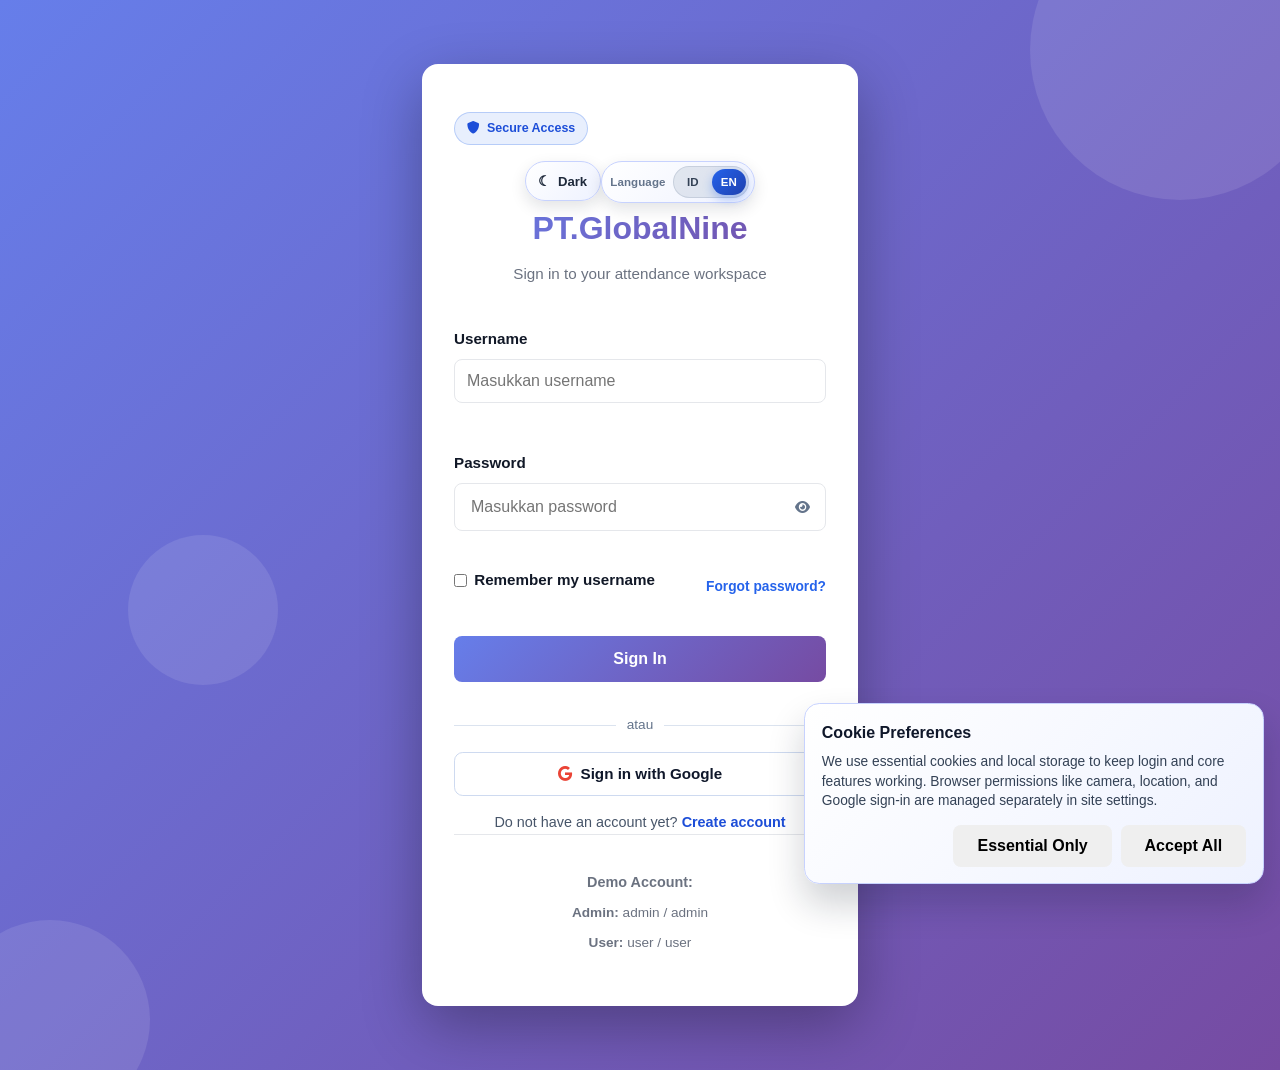
==== commit 5cb70c2d: "backend" ====
--- a/index.html
+++ b/index.html
@@ -75,6 +75,7 @@
         </div>
     </div>
 
+    <script src="js/app-config.js"></script>
     <script src="js/script.js"></script>
 </body>
 </html>
--- a/css/style.css
+++ b/css/style.css
@@ -14,6 +14,9 @@
     --shadow-sm: 0 1px 2px rgba(0, 0, 0, 0.05);
     --shadow-md: 0 4px 6px rgba(0, 0, 0, 0.1);
     --shadow-lg: 0 10px 15px rgba(0, 0, 0, 0.1);
+    --motion-duration-fast: 0.18s;
+    --motion-duration-base: 0.24s;
+    --motion-ease-standard: cubic-bezier(0.22, 1, 0.36, 1);
 }
 
 * {
@@ -357,6 +360,774 @@
     background: linear-gradient(135deg, #ef4444 0%, #b91c1c 100%);
 }
 
+/* ==================== GLOBAL THEME TOGGLE ==================== */
+.theme-toggle-btn {
+    border: 1px solid #c7d2fe;
+    background: linear-gradient(135deg, #ffffff 0%, #eef2ff 100%);
+    color: #1e293b;
+    border-radius: 999px;
+    padding: 0.42rem 0.78rem;
+    display: inline-flex;
+    align-items: center;
+    gap: 0.42rem;
+    font-size: 0.82rem;
+    font-weight: 700;
+    cursor: pointer;
+    box-shadow: 0 6px 16px rgba(15, 23, 42, 0.12);
+    transition: transform 0.18s ease, box-shadow 0.18s ease, border-color 0.2s ease, background-color 0.2s ease;
+}
+
+.theme-toggle-btn:hover {
+    transform: translateY(-1px);
+    box-shadow: 0 9px 18px rgba(15, 23, 42, 0.16);
+}
+
+.theme-toggle-btn:focus-visible {
+    outline: 3px solid rgba(59, 130, 246, 0.34);
+    outline-offset: 2px;
+}
+
+.theme-toggle-btn .theme-toggle-icon {
+    font-size: 0.9rem;
+    line-height: 1;
+}
+
+.theme-toggle-btn.in-header {
+    margin-right: 0;
+    height: 40px;
+    min-height: 40px;
+    padding-top: 0;
+    padding-bottom: 0;
+}
+
+.theme-toggle-btn.floating {
+    position: fixed;
+    top: 1rem;
+    right: 1rem;
+    z-index: 9998;
+}
+
+/* ==================== GLOBAL LANGUAGE SWITCHER ==================== */
+.lang-switcher {
+    border: 1px solid #c7d2fe;
+    background: linear-gradient(135deg, #ffffff 0%, #eef2ff 100%);
+    color: #1e293b;
+    border-radius: 999px;
+    padding: 0.24rem 0.34rem;
+    display: inline-flex;
+    align-items: center;
+    gap: 0.45rem;
+    box-shadow: 0 6px 16px rgba(15, 23, 42, 0.12);
+    margin-right: 0;
+    min-height: 34px;
+}
+
+.lang-switcher.in-header,
+.header-actions > .lang-switcher,
+.top-bar-right > .lang-switcher,
+.header-actions > .theme-toggle-btn.in-header,
+.top-bar-right > .theme-toggle-btn.in-header {
+    align-self: center;
+}
+
+.lang-switcher.floating {
+    position: fixed;
+    top: 1rem;
+    right: 1rem;
+    z-index: 9998;
+}
+
+.lang-switcher.in-sidebar {
+    width: 100%;
+    justify-content: space-between;
+    border-radius: 0.75rem;
+    margin: 0.75rem 0 0;
+    padding: 0.4rem 0.5rem;
+}
+
+.sidebar .lang-switcher.in-sidebar .lang-switcher-label {
+    display: inline-flex;
+    font-size: 0.78rem;
+    color: #475569;
+}
+
+.lang-switcher-label {
+    font-size: 0.72rem;
+    font-weight: 800;
+    letter-spacing: 0.01em;
+    color: #64748b;
+    margin-left: 0.2rem;
+}
+
+.lang-switcher-group {
+    background: rgba(148, 163, 184, 0.22);
+    border: 1px solid rgba(148, 163, 184, 0.32);
+    border-radius: 999px;
+    display: inline-flex;
+    align-items: center;
+    padding: 2px;
+    gap: 2px;
+}
+
+.lang-switcher-btn {
+    border: none;
+    background: transparent;
+    color: #334155;
+    border-radius: 999px;
+    height: 26px;
+    min-width: 34px;
+    padding: 0 0.48rem;
+    font-size: 0.72rem;
+    font-weight: 800;
+    cursor: pointer;
+    transition: transform 0.14s ease, background-color 0.18s ease, color 0.18s ease, box-shadow 0.18s ease;
+}
+
+.lang-switcher-btn:hover {
+    transform: translateY(-1px);
+}
+
+.lang-switcher-btn.active {
+    background: linear-gradient(135deg, #2563eb 0%, #1e40af 100%);
+    color: #ffffff;
+    box-shadow: 0 4px 10px rgba(37, 99, 235, 0.35);
+}
+
+.lang-switcher-btn:focus-visible {
+    outline: 3px solid rgba(59, 130, 246, 0.34);
+    outline-offset: 1px;
+}
+
+/* ==================== COOKIE CONSENT ==================== */
+.cookie-consent {
+    position: fixed;
+    right: 1rem;
+    bottom: 1rem;
+    width: min(460px, calc(100vw - 2rem));
+    z-index: 10001;
+    border-radius: 0.95rem;
+    border: 1px solid #c7d2fe;
+    background: linear-gradient(135deg, #ffffff 0%, #eef2ff 100%);
+    box-shadow: 0 20px 36px rgba(15, 23, 42, 0.2);
+}
+
+.cookie-consent.is-hidden {
+    display: none;
+}
+
+.cookie-consent-content {
+    padding: 1rem 1.05rem 1rem;
+}
+
+.cookie-consent-title {
+    font-size: 1rem;
+    font-weight: 800;
+    color: #0f172a;
+    margin-bottom: 0.35rem;
+}
+
+.cookie-consent-description {
+    font-size: 0.86rem;
+    line-height: 1.45;
+    color: #334155;
+    margin-bottom: 0.85rem;
+}
+
+.cookie-consent-actions {
+    display: flex;
+    gap: 0.55rem;
+    justify-content: flex-end;
+    flex-wrap: wrap;
+}
+
+body.theme-dark .cookie-consent {
+    border-color: rgba(148, 163, 184, 0.34);
+    background: linear-gradient(135deg, #0f172a 0%, #1e293b 100%);
+}
+
+body.theme-dark .cookie-consent-title {
+    color: #e2e8f0;
+}
+
+body.theme-dark .cookie-consent-description {
+    color: #cbd5e1;
+}
+
+/* ==================== GLOBAL DARK THEME ==================== */
+body.theme-dark {
+    background: radial-gradient(circle at 85% 0%, #1f314f 0%, #0d1728 44%, #070c16 100%);
+    color: #d9e3f2;
+}
+
+body.theme-dark .main-content,
+body.theme-dark .dashboard-header,
+body.theme-dark .top-bar,
+body.theme-dark .page-header,
+body.theme-dark .attendance-section,
+body.theme-dark .card,
+body.theme-dark .kpi-card,
+body.theme-dark .activity-item,
+body.theme-dark .balance-item,
+body.theme-dark .status-item,
+body.theme-dark .announcement-item,
+body.theme-dark .clock-in-item,
+body.theme-dark .table-container,
+body.theme-dark .form-section,
+body.theme-dark .modal-content,
+body.theme-dark .notification-panel,
+body.theme-dark .app-confirm-dialog,
+body.theme-dark .login-card,
+body.theme-dark .password-field,
+body.theme-dark .dropdown-menu,
+body.theme-dark .profile-page-grid .card,
+body.theme-dark .profile-page-grid .card-body {
+    background: #111b2e;
+    border-color: #2e4668;
+    color: #d9e3f2;
+    box-shadow: 0 12px 26px rgba(2, 6, 23, 0.56);
+}
+
+body.theme-dark .sidebar {
+    background: linear-gradient(180deg, #070d1a 0%, #0d1728 100%);
+    border-right: 1px solid #1f324f;
+}
+
+body.theme-dark .card-header,
+body.theme-dark .notification-panel-header,
+body.theme-dark .notification-panel-footer,
+body.theme-dark .clock-in-item,
+body.theme-dark .announcement-item,
+body.theme-dark .status-item,
+body.theme-dark .balance-item,
+body.theme-dark .kpi-card,
+body.theme-dark .top-bar,
+body.theme-dark .attendance-section {
+    border-color: #2e4668;
+}
+
+body.theme-dark h1,
+body.theme-dark h2,
+body.theme-dark h3,
+body.theme-dark h4,
+body.theme-dark h5,
+body.theme-dark .kpi-value,
+body.theme-dark .card-header h2,
+body.theme-dark .card-header h3,
+body.theme-dark .page-header h1,
+body.theme-dark .dashboard-header h1,
+body.theme-dark .login-header h1,
+body.theme-dark .clock-in-name,
+body.theme-dark .announcement-item h3,
+body.theme-dark .profile-name,
+body.theme-dark .profile-info-value {
+    color: #f1f6ff;
+}
+
+body.theme-dark p,
+body.theme-dark span,
+body.theme-dark label,
+body.theme-dark .page-header p,
+body.theme-dark .dashboard-header p,
+body.theme-dark .card-header p,
+body.theme-dark .announcement-item p,
+body.theme-dark .clock-in-location,
+body.theme-dark .clock-in-time,
+body.theme-dark .activity-time,
+body.theme-dark .activity-description,
+body.theme-dark .balance-label,
+body.theme-dark .profile-info-label,
+body.theme-dark .auth-alt-link,
+body.theme-dark .login-subtitle,
+body.theme-dark .form-helper,
+body.theme-dark .view-all,
+body.theme-dark .attendance-description {
+    color: #9fb2cb;
+}
+
+body.theme-dark .nav-item,
+body.theme-dark .settings-link {
+    color: rgba(217, 227, 242, 0.93);
+}
+
+body.theme-dark .nav-item:hover,
+body.theme-dark .settings-link:hover {
+    background-color: rgba(56, 189, 248, 0.2);
+}
+
+body.theme-dark .nav-item.active {
+    background: linear-gradient(135deg, #0ea5e9 0%, #1d4ed8 100%);
+}
+
+body.theme-dark .search-box input,
+body.theme-dark input,
+body.theme-dark select,
+body.theme-dark textarea,
+body.theme-dark .form-group select,
+body.theme-dark .form-group input[type="text"],
+body.theme-dark .form-group input[type="number"],
+body.theme-dark .form-group input[type="date"],
+body.theme-dark .form-group input[type="email"],
+body.theme-dark .form-group input[type="tel"],
+body.theme-dark .form-group input[type="file"],
+body.theme-dark .form-group textarea,
+body.theme-dark .elegant-form .form-group input,
+body.theme-dark .elegant-form .form-group select,
+body.theme-dark .elegant-form .form-group textarea {
+    background-color: #0d1728;
+    color: #d9e3f2;
+    border-color: #385474;
+}
+
+body.theme-dark .search-box input::placeholder,
+body.theme-dark input::placeholder,
+body.theme-dark textarea::placeholder {
+    color: #7f95b2;
+}
+
+body.theme-dark .search-box input:focus,
+body.theme-dark input:focus,
+body.theme-dark select:focus,
+body.theme-dark textarea:focus,
+body.theme-dark .filter-select:focus,
+body.theme-dark .form-group select:focus,
+body.theme-dark .form-group input[type="text"]:focus,
+body.theme-dark .form-group input[type="number"]:focus,
+body.theme-dark .form-group input[type="date"]:focus,
+body.theme-dark .form-group input[type="email"]:focus,
+body.theme-dark .form-group input[type="tel"]:focus,
+body.theme-dark .form-group textarea:focus,
+body.theme-dark .elegant-form .form-group input:focus,
+body.theme-dark .elegant-form .form-group select:focus,
+body.theme-dark .elegant-form .form-group textarea:focus {
+    border-color: #38bdf8;
+    box-shadow: 0 0 0 3px rgba(56, 189, 248, 0.24);
+}
+
+body.theme-dark .notification-btn,
+body.theme-dark .user-profile,
+body.theme-dark .avatar,
+body.theme-dark .download-btn,
+body.theme-dark .create-btn,
+body.theme-dark .filter-select,
+body.theme-dark .google-auth-btn,
+body.theme-dark .password-toggle {
+    background-color: #16243c;
+    border-color: #385474;
+    color: #d9e3f2;
+}
+
+body.theme-dark .notification-btn {
+    background: linear-gradient(135deg, #173152 0%, #101d31 100%);
+    border-color: #38bdf8;
+    box-shadow: 0 8px 18px rgba(14, 165, 233, 0.26);
+}
+
+body.theme-dark .notification-btn[aria-expanded="true"] {
+    border-color: #7dd3fc;
+    box-shadow: 0 10px 22px rgba(14, 165, 233, 0.34);
+    background: linear-gradient(135deg, #0ea5e9 0%, #1d4ed8 100%);
+}
+
+body.theme-dark .bell-icon,
+body.theme-dark .bell-icon i {
+    color: #d7efff;
+    text-shadow: none;
+}
+
+body.theme-dark .notification-badge {
+    background: linear-gradient(135deg, #fb7185 0%, #e11d48 100%);
+    border-color: #0f172a;
+    color: #fff1f2;
+    box-shadow: 0 6px 14px rgba(225, 29, 72, 0.44);
+}
+
+body.theme-dark .notification-panel {
+    background: linear-gradient(180deg, #0f1a2c 0%, #0d1728 100%);
+    border-color: #2e4668;
+    box-shadow: 0 18px 36px rgba(2, 6, 23, 0.7);
+}
+
+body.theme-dark .notification-panel-header,
+body.theme-dark .notification-panel-footer {
+    border-color: #2a3f5f;
+}
+
+body.theme-dark .notification-panel-header h4 {
+    color: #d9e3f2;
+}
+
+body.theme-dark .notification-panel-header button,
+body.theme-dark .notification-panel-footer button,
+body.theme-dark .notification-mark-read {
+    color: #93ddff;
+}
+
+body.theme-dark .notification-panel-header button:hover,
+body.theme-dark .notification-panel-footer button:hover,
+body.theme-dark .notification-mark-read:hover {
+    color: #e0f2fe;
+}
+
+body.theme-dark .notification-item {
+    background: linear-gradient(135deg, #12223a 0%, #0d192d 100%);
+    border: 1px solid #324d71;
+    border-left-width: 4px;
+    box-shadow: inset 0 0 0 1px rgba(148, 163, 184, 0.08);
+}
+
+body.theme-dark .notification-item.type-reminder {
+    border-left-color: #f59e0b;
+    background: linear-gradient(135deg, #241804 0%, #1a1306 100%);
+}
+
+body.theme-dark .notification-item.type-success {
+    border-left-color: #10b981;
+    background: linear-gradient(135deg, #06231f 0%, #041a16 100%);
+}
+
+body.theme-dark .notification-item.type-warning {
+    border-left-color: #ef4444;
+    background: linear-gradient(135deg, #2a0f12 0%, #1e0b0d 100%);
+}
+
+body.theme-dark .notification-item.is-read {
+    opacity: 0.82;
+    background: linear-gradient(135deg, #111b2e 0%, #0d1728 100%);
+    border-left-color: #6f86a7;
+}
+
+body.theme-dark .notification-item h5 {
+    color: #f8fafc;
+}
+
+body.theme-dark .notification-item p {
+    color: #c6d8ef;
+}
+
+body.theme-dark .notification-time,
+body.theme-dark .notification-empty {
+    color: #8ea3bf;
+}
+
+body.theme-dark .app-toast {
+    background: linear-gradient(135deg, rgba(15, 27, 46, 0.98) 0%, rgba(15, 38, 67, 0.98) 100%);
+    border-color: #2e4668;
+    border-left-color: #38bdf8;
+    box-shadow: 0 18px 34px rgba(2, 6, 23, 0.62);
+}
+
+body.theme-dark .app-toast .app-toast-text {
+    color: #d9e3f2;
+}
+
+body.theme-dark .app-toast.success {
+    background: linear-gradient(135deg, rgba(6, 35, 31, 0.98) 0%, rgba(7, 43, 35, 0.98) 100%);
+    border-color: #14532d;
+    border-left-color: #22c55e;
+}
+
+body.theme-dark .app-toast.warning {
+    background: linear-gradient(135deg, rgba(43, 28, 8, 0.98) 0%, rgba(30, 20, 6, 0.98) 100%);
+    border-color: #854d0e;
+    border-left-color: #f59e0b;
+}
+
+body.theme-dark .app-toast.error {
+    background: linear-gradient(135deg, rgba(55, 18, 22, 0.98) 0%, rgba(39, 12, 15, 0.98) 100%);
+    border-color: #7f1d1d;
+    border-left-color: #ef4444;
+}
+
+body.theme-dark .login-background .shape {
+    opacity: 0.22;
+}
+
+body.theme-dark .auth-divider::before,
+body.theme-dark .auth-divider::after,
+body.theme-dark .card-header,
+body.theme-dark .table-container table,
+body.theme-dark .table-container th,
+body.theme-dark .table-container td {
+    border-color: #2e4668;
+}
+
+body.theme-dark .login-btn,
+body.theme-dark .btn-primary,
+body.theme-dark .action-btn.primary,
+body.theme-dark .btn.primary {
+    background: linear-gradient(135deg, #0ea5e9 0%, #1d4ed8 100%);
+    color: #ffffff;
+}
+
+body.theme-dark .action-btn.secondary,
+body.theme-dark .btn.secondary,
+body.theme-dark .btn-success {
+    background: linear-gradient(135deg, #14b8a6 0%, #0f766e 100%);
+    color: #ffffff;
+}
+
+body.theme-dark .login-footer,
+body.theme-dark .auth-badge,
+body.theme-dark .auth-divider span {
+    background: #0d1728;
+    color: #bdcce0;
+    border-color: #2e4668;
+}
+
+body.theme-dark .theme-toggle-btn {
+    border-color: #3c5a7c;
+    background: linear-gradient(135deg, #173152 0%, #0d1728 100%);
+    color: #d9e3f2;
+}
+
+body.theme-dark .lang-switcher {
+    border-color: #3c5a7c;
+    background: linear-gradient(135deg, #173152 0%, #0d1728 100%);
+    color: #d9e3f2;
+}
+
+body.theme-dark .lang-switcher-label {
+    color: #c9d8ea;
+}
+
+body.theme-dark .sidebar .lang-switcher.in-sidebar .lang-switcher-label {
+    color: #cbd5e1;
+}
+
+body.theme-dark .lang-switcher-group {
+    background: rgba(15, 23, 42, 0.45);
+    border-color: rgba(72, 103, 138, 0.75);
+}
+
+body.theme-dark .lang-switcher-btn {
+    color: #d9e3f2;
+}
+
+body.theme-dark .lang-switcher-btn.active {
+    background: linear-gradient(135deg, #0ea5e9 0%, #1d4ed8 100%);
+}
+
+body.theme-dark .announcement-file-item,
+body.theme-dark .announcement-image-item {
+    background: #14233a;
+    border-color: #2e4668;
+}
+
+body.theme-dark .announcement-file-preview-wrap {
+    background: #0d1728;
+    border-color: #2e4668;
+}
+
+body.theme-dark .announcement-file-type-badge {
+    background: #163353;
+    border-color: #3a5e86;
+    color: #cbe7ff;
+}
+
+body.theme-dark .announcement-file-name {
+    color: #d9e3f2;
+}
+
+body.theme-dark .announcement-file-link {
+    background: #12233a;
+    border-color: #34506f;
+    color: #98d8ff;
+}
+
+body.theme-dark .announcement-file-link:hover {
+    background: #16304f;
+}
+
+body.theme-dark .announcement-preview-frame,
+body.theme-dark .announcement-preview-image {
+    border-color: #2e4668;
+    background: #0d1728;
+}
+
+@media (max-width: 768px) {
+    .theme-toggle-btn.in-header {
+        margin-right: 0;
+        width: 40px;
+        height: 40px;
+        min-width: 40px;
+        padding: 0;
+        border-radius: 50%;
+        justify-content: center;
+        gap: 0;
+    }
+
+    .theme-toggle-btn .theme-toggle-label {
+        display: none;
+    }
+
+    .theme-toggle-btn.in-header .theme-toggle-icon {
+        font-size: 1rem;
+    }
+
+    .lang-switcher {
+        gap: 0.3rem;
+        margin-right: 0;
+        padding: 0.2rem 0.3rem;
+        min-height: 34px;
+    }
+
+    .lang-switcher-label {
+        display: none;
+    }
+
+    .lang-switcher-btn {
+        min-width: 30px;
+        height: 24px;
+        padding: 0 0.4rem;
+    }
+
+    .sidebar .lang-switcher.in-sidebar {
+        min-height: 38px;
+        padding: 0.35rem 0.45rem;
+    }
+
+    .sidebar .lang-switcher.in-sidebar .lang-switcher-label {
+        display: inline-flex;
+    }
+}
+
+.app-confirm-overlay {
+    position: fixed;
+    inset: 0;
+    background: rgba(15, 23, 42, 0.15);
+    backdrop-filter: blur(0px);
+    display: flex;
+    align-items: center;
+    justify-content: center;
+    padding: 1rem;
+    z-index: 10000;
+    opacity: 0;
+    visibility: hidden;
+    pointer-events: none;
+    transition: opacity 0.2s ease, backdrop-filter 0.2s ease, background-color 0.2s ease;
+}
+
+.app-confirm-overlay.open {
+    opacity: 1;
+    visibility: visible;
+    pointer-events: auto;
+    background: rgba(15, 23, 42, 0.45);
+    backdrop-filter: blur(2px);
+}
+
+.app-confirm-overlay.closing {
+    opacity: 0;
+    visibility: visible;
+    pointer-events: none;
+    background: rgba(15, 23, 42, 0.15);
+    backdrop-filter: blur(0px);
+}
+
+.app-confirm-dialog {
+    width: 100%;
+    max-width: 430px;
+    border-radius: 0.95rem;
+    border: 1px solid #bad0f5;
+    background: linear-gradient(180deg, #ffffff 0%, #eff6ff 100%);
+    box-shadow: 0 20px 40px rgba(15, 23, 42, 0.3);
+    padding: 1rem 1.05rem 0.95rem;
+    animation: confirmPopIn 0.18s ease;
+}
+
+.app-confirm-overlay.open .app-confirm-dialog {
+    animation: confirmPopIn 0.18s ease;
+}
+
+.app-confirm-overlay.closing .app-confirm-dialog {
+    animation: confirmPopOut 0.14s ease forwards;
+}
+
+.app-confirm-title {
+    font-size: 1rem;
+    font-weight: 700;
+    color: #0f172a;
+    margin-bottom: 0.35rem;
+}
+
+.app-confirm-message {
+    font-size: 0.92rem;
+    color: #1e293b;
+    margin-bottom: 0.95rem;
+    line-height: 1.4;
+}
+
+.app-confirm-input-wrap {
+    margin-bottom: 0.95rem;
+}
+
+.app-confirm-input {
+    width: 100%;
+    border: 1px solid #bfd0eb;
+    background: #ffffff;
+    color: #0f172a;
+    border-radius: 0.7rem;
+    padding: 0.58rem 0.72rem;
+    font-size: 0.92rem;
+}
+
+.app-confirm-input:focus {
+    outline: none;
+    border-color: #2563eb;
+    box-shadow: 0 0 0 3px rgba(37, 99, 235, 0.2);
+}
+
+.app-confirm-actions {
+    display: flex;
+    justify-content: flex-end;
+    gap: 0.55rem;
+}
+
+.app-confirm-btn {
+    border: 1px solid transparent;
+    border-radius: 999px;
+    padding: 0.45rem 0.9rem;
+    font-size: 0.84rem;
+    font-weight: 700;
+    cursor: pointer;
+    transition: transform 0.16s ease, filter 0.16s ease, box-shadow 0.16s ease;
+}
+
+.app-confirm-btn.cancel {
+    background: #ffffff;
+    color: #1e3a8a;
+    border-color: #bdd0f5;
+}
+
+.app-confirm-btn.confirm {
+    background: linear-gradient(135deg, #2563eb 0%, #1d4ed8 100%);
+    color: #ffffff;
+}
+
+.app-confirm-btn.confirm.danger {
+    background: linear-gradient(135deg, #ef4444 0%, #b91c1c 100%);
+}
+
+.app-confirm-btn.confirm.danger:hover {
+    animation: dangerNudge 0.32s ease;
+    box-shadow: 0 8px 16px rgba(185, 28, 28, 0.26);
+    filter: brightness(1.03);
+}
+
+.app-confirm-btn.confirm.danger:active {
+    transform: scale(0.98);
+}
+
+@keyframes confirmPopIn {
+    from {
+        transform: scale(0.96);
+        opacity: 0;
+    }
+    to {
+        transform: scale(1);
+        opacity: 1;
+    }
+}
+
 @media (max-width: 640px) {
     .app-toast-container {
         top: auto;
@@ -367,6 +1138,10 @@
 
     .app-toast {
         min-width: 100%;
+        max-width: 100%;
+    }
+
+    .app-confirm-dialog {
         max-width: 100%;
     }
 }
@@ -490,7 +1265,7 @@
 .header-actions {
     display: flex;
     align-items: center;
-    gap: 1rem;
+    gap: 0.7rem;
     position: relative;
 }
 
@@ -539,7 +1314,7 @@
 .top-bar-right {
     display: flex;
     align-items: center;
-    gap: 1.5rem;
+    gap: 0.7rem;
     margin-left: 2rem;
     position: relative;
 }
@@ -558,7 +1333,7 @@
     font-size: 1.15rem;
     color: #2f64d6;
     box-shadow: 0 4px 12px rgba(47, 100, 214, 0.12);
-    transition: transform 0.2s ease, box-shadow 0.2s ease, border-color 0.2s ease;
+    transition: transform var(--motion-duration-base) var(--motion-ease-standard), box-shadow var(--motion-duration-base) var(--motion-ease-standard), border-color var(--motion-duration-base) var(--motion-ease-standard), background-color var(--motion-duration-base) var(--motion-ease-standard);
 }
 
 .notification-btn:hover {
@@ -570,6 +1345,13 @@
 .notification-btn:active {
     transform: translateY(0);
     box-shadow: 0 3px 8px rgba(47, 100, 214, 0.16);
+}
+
+.notification-btn[aria-expanded="true"] {
+    transform: translateY(-1px);
+    border-color: #9dbdff;
+    box-shadow: 0 10px 20px rgba(47, 100, 214, 0.18);
+    background: linear-gradient(135deg, #ffffff 0%, #eaf2ff 100%);
 }
 
 .bell-icon {
@@ -615,11 +1397,25 @@
     box-shadow: 0 16px 34px rgba(15, 23, 42, 0.2);
     z-index: 1200;
     padding: 0.75rem;
-    display: none;
+    display: block;
+    opacity: 0;
+    visibility: hidden;
+    pointer-events: none;
+    transform: translateY(10px) scale(0.985);
+    transform-origin: top right;
+    transition: opacity var(--motion-duration-base) var(--motion-ease-standard), transform var(--motion-duration-base) var(--motion-ease-standard), visibility var(--motion-duration-base) var(--motion-ease-standard);
 }
 
 .notification-panel.open {
-    display: block;
+    opacity: 1;
+    visibility: visible;
+    pointer-events: auto;
+    transform: translateY(0) scale(1);
+}
+
+.notification-panel.open .notification-item {
+    animation: notificationItemIn 0.28s var(--motion-ease-standard) both;
+    animation-delay: calc(var(--notif-index, 0) * 36ms);
 }
 
 .notification-panel-header,
@@ -671,6 +1467,7 @@
     border-radius: 0.65rem;
     padding: 0.55rem 0.65rem;
     background: #f8fbff;
+    transform-origin: top right;
 }
 
 .notification-item.is-read {
@@ -994,6 +1791,77 @@
     gap: 1rem;
 }
 
+.dashboard-slider-nav {
+    display: inline-flex;
+    align-items: center;
+    gap: 0.35rem;
+    margin-left: auto;
+    margin-right: 0.6rem;
+}
+
+.kpi-slider-nav {
+    margin: -0.6rem 0 1.1rem auto;
+}
+
+.dashboard-slider-btn {
+    width: 30px;
+    height: 30px;
+    border-radius: 999px;
+    border: 1px solid #c6d5ee;
+    background: #ffffff;
+    color: #1d4ed8;
+    cursor: pointer;
+    display: inline-flex;
+    align-items: center;
+    justify-content: center;
+    transition: all 0.2s ease;
+}
+
+.dashboard-slider-btn:hover:not(:disabled) {
+    transform: translateY(-1px);
+    box-shadow: 0 8px 14px rgba(37, 99, 235, 0.2);
+}
+
+.dashboard-slider-btn:disabled {
+    opacity: 0.4;
+    cursor: not-allowed;
+}
+
+.dashboard-slider-indicator {
+    min-width: 38px;
+    text-align: center;
+    font-size: 0.78rem;
+    font-weight: 700;
+    color: #1e3a8a;
+}
+
+.dashboard-slide-item {
+    animation: dashboardSlideIn 0.3s var(--motion-ease-standard) both;
+    animation-delay: calc(var(--slide-index, 0) * 48ms);
+}
+
+@keyframes dashboardSlideIn {
+    from {
+        opacity: 0;
+        transform: translateY(10px) scale(0.988);
+    }
+    to {
+        opacity: 1;
+        transform: translateY(0) scale(1);
+    }
+}
+
+@keyframes notificationItemIn {
+    from {
+        opacity: 0;
+        transform: translateY(8px) scale(0.988);
+    }
+    to {
+        opacity: 1;
+        transform: translateY(0) scale(1);
+    }
+}
+
 .clock-in-item {
     display: flex;
     align-items: center;
@@ -1055,7 +1923,7 @@
 
 .announcements-grid {
     display: grid;
-    grid-template-columns: repeat(auto-fit, minmax(300px, 1fr));
+    grid-template-columns: repeat(auto-fit, minmax(min(100%, 300px), 1fr));
     gap: 1.5rem;
 }
 
@@ -1067,13 +1935,29 @@
     transition: all 0.3s ease;
 }
 
+.announcement-item.announcement-clickable {
+    width: 100%;
+    text-align: left;
+    border-top: none;
+    border-right: none;
+    border-bottom: none;
+    cursor: pointer;
+}
+
 .announcement-item:hover {
     transform: translateY(-4px);
     box-shadow: var(--shadow-md);
 }
 
+.announcement-item.announcement-clickable:focus {
+    outline: none;
+    box-shadow: 0 0 0 3px rgba(37, 99, 235, 0.28), var(--shadow-md);
+}
+
 .announcement-badge {
-    display: inline-block;
+    display: inline-flex;
+    align-items: center;
+    gap: 0.38rem;
     padding: 0.375rem 0.75rem;
     border-radius: 0.375rem;
     font-size: 0.8rem;
@@ -1081,6 +1965,11 @@
     margin-bottom: 0.75rem;
 }
 
+.announcement-badge i {
+    font-size: 0.82em;
+    line-height: 1;
+}
+
 .announcement-badge.policy {
     background-color: rgba(59, 130, 246, 0.1);
     color: var(--primary-color);
@@ -1094,6 +1983,11 @@
 .announcement-badge.health {
     background-color: rgba(16, 185, 129, 0.1);
     color: var(--secondary-color);
+}
+
+.announcement-badge.general {
+    background-color: rgba(37, 99, 235, 0.1);
+    color: var(--primary-color);
 }
 
 .announcement-date {
@@ -1113,6 +2007,218 @@
     font-size: 0.9rem;
     color: var(--text-secondary);
     line-height: 1.5;
+}
+
+.announcement-attachment-hint {
+    margin-top: 0.6rem;
+    display: inline-flex;
+    align-items: center;
+    gap: 0.35rem;
+    color: var(--text-secondary);
+    font-size: 0.8rem;
+}
+
+.announcement-attachment-preview {
+    margin-top: 0.55rem;
+    display: flex;
+    flex-wrap: wrap;
+    gap: 0.45rem;
+}
+
+.attachment-preview-chip {
+    display: inline-flex;
+    align-items: center;
+    gap: 0.35rem;
+    padding: 0.35rem 0.6rem;
+    border-radius: 999px;
+    background: #eef4ff;
+    color: #1e3a8a;
+    border: 1px solid #c8d7f7;
+    font-size: 0.78rem;
+    max-width: 100%;
+    white-space: nowrap;
+    overflow: hidden;
+    text-overflow: ellipsis;
+}
+
+.announcement-detail-meta {
+    display: flex;
+    flex-wrap: wrap;
+    gap: 0.45rem;
+    margin-bottom: 0.75rem;
+    color: var(--text-secondary);
+    font-size: 0.84rem;
+}
+
+.announcement-detail-meta span:not(.announcement-badge) {
+    padding: 0.28rem 0.52rem;
+    border-radius: 999px;
+    background: #f1f5f9;
+    border: 1px solid #d6e1ef;
+    min-width: 0;
+    overflow-wrap: anywhere;
+}
+
+.announcement-detail-meta .announcement-badge {
+    margin-bottom: 0;
+}
+
+.announcement-detail-title {
+    margin-bottom: 0.65rem;
+    font-size: 1.25rem;
+    line-height: 1.35;
+}
+
+.announcement-detail-content {
+    color: var(--text-secondary);
+    line-height: 1.6;
+    margin-bottom: 1rem;
+    overflow-wrap: anywhere;
+}
+
+.announcement-detail-section h4 {
+    display: flex;
+    align-items: center;
+    gap: 0.45rem;
+    margin-bottom: 0.65rem;
+}
+
+.announcement-attachment-list {
+    display: grid;
+    gap: 0.7rem;
+}
+
+.announcement-image-item {
+    border: 1px solid #d8e3f5;
+    border-radius: 0.65rem;
+    padding: 0.7rem;
+    background: #f8fbff;
+}
+
+.announcement-file-header {
+    display: flex;
+    align-items: center;
+    gap: 0.6rem;
+    margin-bottom: 0.55rem;
+    min-width: 0;
+}
+
+.announcement-file-type-badge {
+    display: inline-flex;
+    align-items: center;
+    gap: 0.35rem;
+    padding: 0.25rem 0.55rem;
+    border-radius: 999px;
+    border: 1px solid #cbd7ea;
+    background: #eaf1ff;
+    color: #1e3a8a;
+    font-size: 0.72rem;
+    font-weight: 700;
+    white-space: nowrap;
+}
+
+.announcement-file-name {
+    color: var(--text-primary);
+    font-size: 0.85rem;
+    font-weight: 600;
+    overflow-wrap: anywhere;
+}
+
+.announcement-image-item img {
+    width: 100%;
+    max-height: 260px;
+    object-fit: contain;
+    border-radius: 0.45rem;
+    border: 1px solid #d8e3f5;
+    margin-bottom: 0.6rem;
+}
+
+.announcement-file-item {
+    border: 1px solid #d8e3f5;
+    border-radius: 0.65rem;
+    padding: 0.7rem;
+    background: #f8fbff;
+}
+
+.announcement-file-preview-wrap {
+    border: 1px solid #d8e3f5;
+    border-radius: 0.5rem;
+    background: #ffffff;
+    overflow: hidden;
+    margin-bottom: 0.6rem;
+}
+
+.announcement-file-preview {
+    width: 100%;
+    min-height: 260px;
+    border: 0;
+    display: block;
+}
+
+.announcement-attachment-actions {
+    display: flex;
+    flex-wrap: wrap;
+    gap: 0.55rem;
+}
+
+.announcement-attachment-actions .btn {
+    display: inline-flex;
+    align-items: center;
+    gap: 0.35rem;
+}
+
+.announcement-preview-modal .modal-content.announcement-preview-content {
+    max-width: min(1000px, 96vw);
+    width: min(1000px, 96vw);
+}
+
+.announcement-preview-frame {
+    width: 100%;
+    height: min(70vh, 760px);
+    border: 1px solid #d8e3f5;
+    border-radius: 0.5rem;
+    background: #fff;
+}
+
+.announcement-preview-image {
+    width: 100%;
+    max-height: min(70vh, 760px);
+    object-fit: contain;
+    border: 1px solid #d8e3f5;
+    border-radius: 0.5rem;
+    background: #fff;
+}
+
+.announcement-file-link {
+    display: inline-flex;
+    align-items: center;
+    gap: 0.45rem;
+    text-decoration: none;
+    border: 1px solid #cfdbef;
+    border-radius: 0.6rem;
+    padding: 0.55rem 0.75rem;
+    background: #f8fbff;
+    color: #1e40af;
+    font-weight: 600;
+}
+
+.announcement-file-link:hover {
+    background: #eef4ff;
+}
+
+.announcement-detail-empty {
+    color: var(--text-secondary);
+    font-style: italic;
+}
+
+@media (max-width: 768px) {
+    .announcement-file-preview {
+        min-height: 200px;
+    }
+
+    .announcement-preview-frame {
+        height: min(62vh, 520px);
+    }
 }
 
 .create-btn {
@@ -1175,6 +2281,22 @@
         right: 0;
         width: min(360px, 100vw - 2rem);
     }
+
+    .dashboard-slider-nav {
+        margin-left: 0;
+        margin-right: 0;
+        order: 3;
+    }
+
+    .kpi-slider-nav {
+        margin: 0 0 0.85rem 0;
+    }
+
+    .clock-ins-card .card-header,
+    .announcements-card .card-header {
+        flex-wrap: wrap;
+        gap: 0.6rem;
+    }
     
     .sidebar-header {
         margin-bottom: 0;
@@ -1225,6 +2347,21 @@
 }
 
 @media (max-width: 480px) {
+    .cookie-consent {
+        right: 0.75rem;
+        left: 0.75rem;
+        bottom: 0.75rem;
+        width: auto;
+    }
+
+    .cookie-consent-actions {
+        justify-content: stretch;
+    }
+
+    .cookie-consent-actions .btn {
+        flex: 1 1 100%;
+    }
+
     .kpi-cards {
         grid-template-columns: 1fr;
     }
@@ -1786,6 +2923,11 @@
 
 .form-group select,
 .form-group input[type="text"],
+.form-group input[type="number"],
+.form-group input[type="date"],
+.form-group input[type="email"],
+.form-group input[type="tel"],
+.form-group input[type="file"],
 .form-group textarea {
     width: 100%;
     padding: 0.75rem;
@@ -1794,10 +2936,20 @@
     font-size: 1rem;
     transition: all 0.3s ease;
     font-family: inherit;
+    box-sizing: border-box;
+}
+
+.form-group input[type="file"] {
+    padding: 0.5rem 0.75rem;
+    cursor: pointer;
 }
 
 .form-group select:focus,
 .form-group input[type="text"]:focus,
+.form-group input[type="number"]:focus,
+.form-group input[type="date"]:focus,
+.form-group input[type="email"]:focus,
+.form-group input[type="tel"]:focus,
 .form-group textarea:focus {
     outline: none;
     border-color: var(--primary-color);
@@ -2159,7 +3311,7 @@
     gap: 1rem;
 }
 
-.balance-item {
+.leave-balance .balance-item {
     text-align: center;
     padding: 1rem;
     background-color: #f8fafc;
@@ -2167,13 +3319,19 @@
     flex: 1;
 }
 
-.balance-label {
+.leave-balance .balance-label {
+    display: block;
     font-size: 0.875rem;
     color: var(--text-secondary);
     margin-bottom: 0.5rem;
 }
 
-.balance-value {
+.leave-balance .balance-value {
+    display: block;
+    min-width: 2ch;
+    line-height: 1;
+    text-align: center;
+    font-variant-numeric: tabular-nums;
     font-size: 1.5rem;
     font-weight: 700;
     color: var(--primary-color);
@@ -2210,6 +3368,15 @@
     flex-direction: column;
     align-items: center;
     gap: 1rem;
+}
+
+.face-recognition video,
+.face-recognition canvas {
+    width: min(100%, 320px);
+    max-width: 100%;
+    height: auto;
+    border-radius: 0.75rem;
+    background: #0f172a;
 }
 
 .face-controls {
@@ -2318,7 +3485,7 @@
     gap: 1rem;
 }
 
-.balance-item {
+.leave-balance-grid .balance-item {
     display: flex;
     align-items: center;
     gap: 1rem;
@@ -2328,13 +3495,17 @@
     border: 1px solid var(--border-color);
 }
 
-.balance-icon {
+.leave-balance-grid .balance-icon {
     font-size: 2rem;
     color: var(--primary-color);
 }
 
-.balance-details {
+.leave-balance-grid .balance-details {
     flex: 1;
+}
+
+.leave-balance-grid .balance-value {
+    font-variant-numeric: tabular-nums;
 }
 
 .leave-form {
@@ -2529,6 +3700,38 @@
 }
 
 /* ==================== MODAL STYLES ==================== */
+.modal-overlay {
+    position: fixed;
+    inset: 0;
+    background: rgba(17, 24, 39, 0.2);
+    backdrop-filter: blur(0px);
+    z-index: 1100;
+    display: flex;
+    align-items: center;
+    justify-content: center;
+    padding: 1rem;
+    opacity: 0;
+    visibility: hidden;
+    pointer-events: none;
+    transition: opacity 0.2s ease, backdrop-filter 0.2s ease, background-color 0.2s ease;
+}
+
+.modal-overlay.open {
+    opacity: 1;
+    visibility: visible;
+    pointer-events: auto;
+    background: rgba(17, 24, 39, 0.55);
+    backdrop-filter: blur(4px);
+}
+
+.modal-overlay.closing {
+    opacity: 0;
+    visibility: visible;
+    pointer-events: none;
+    background: rgba(17, 24, 39, 0.2);
+    backdrop-filter: blur(0px);
+}
+
 .modal {
     display: none;
     position: fixed;
@@ -2555,6 +3758,22 @@
     animation: slideIn 0.3s ease-out;
 }
 
+.modal-overlay .modal-content {
+    transform: translateY(14px) scale(0.985);
+    opacity: 0;
+    transition: transform 0.22s ease, opacity 0.22s ease;
+}
+
+.modal-overlay.open .modal-content {
+    transform: translateY(0) scale(1);
+    opacity: 1;
+}
+
+.modal-overlay.closing .modal-content {
+    transform: translateY(8px) scale(0.985);
+    opacity: 0;
+}
+
 .modal-header {
     display: flex;
     justify-content: space-between;
@@ -2573,6 +3792,15 @@
     display: flex;
     align-items: center;
     gap: 0.75rem;
+}
+
+.modal-header h3 {
+    margin: 0;
+    font-size: 1.2rem;
+    font-weight: 600;
+    display: flex;
+    align-items: center;
+    gap: 0.65rem;
 }
 
 .modal-close {
@@ -2639,27 +3867,27 @@
     gap: 0.5rem;
 }
 
-.form-row {
+.elegant-form .form-row {
     display: grid;
     grid-template-columns: 1fr 1fr;
     gap: 1rem;
 }
 
-.form-group {
+.elegant-form .form-group {
     display: flex;
     flex-direction: column;
     gap: 0.5rem;
 }
 
-.form-group label {
+.elegant-form .form-group label {
     font-weight: 600;
     color: var(--text-primary);
     font-size: 0.9rem;
 }
 
-.form-group input,
-.form-group select,
-.form-group textarea {
+.elegant-form .form-group input,
+.elegant-form .form-group select,
+.elegant-form .form-group textarea {
     padding: 0.75rem 1rem;
     border: 2px solid var(--border-color);
     border-radius: 0.5rem;
@@ -2668,15 +3896,15 @@
     background-color: white;
 }
 
-.form-group input:focus,
-.form-group select:focus,
-.form-group textarea:focus {
+.elegant-form .form-group input:focus,
+.elegant-form .form-group select:focus,
+.elegant-form .form-group textarea:focus {
     outline: none;
     border-color: var(--primary-color);
     box-shadow: 0 0 0 3px rgba(59, 130, 246, 0.1);
 }
 
-.form-group textarea {
+.elegant-form .form-group textarea {
     resize: vertical;
     min-height: 100px;
 }
@@ -2765,6 +3993,7 @@
     .modal-content {
         margin: 5% auto;
         width: 95%;
+        max-height: min(88vh, 820px);
     }
 
     .modal-header,
@@ -2773,7 +4002,30 @@
         padding: 1rem;
     }
 
-    .form-row {
+    .modal-header {
+        align-items: flex-start;
+        gap: 0.75rem;
+    }
+
+    .modal-header h2,
+    .modal-header h3 {
+        min-width: 0;
+        font-size: 1.1rem;
+        line-height: 1.4;
+        flex-wrap: wrap;
+    }
+
+    .modal-footer {
+        flex-direction: column;
+    }
+
+    .modal-footer .btn,
+    .modal-footer button {
+        width: 100%;
+        justify-content: center;
+    }
+
+    .elegant-form .form-row {
         grid-template-columns: 1fr;
     }
 
@@ -2831,7 +4083,7 @@
 
 .profile-info-grid {
     display: grid;
-    grid-template-columns: repeat(auto-fit, minmax(220px, 1fr));
+    grid-template-columns: repeat(4, minmax(0, 1fr));
     gap: 0.9rem;
 }
 
@@ -2905,13 +4157,76 @@
 }
 
 .monthly-section h4 {
-    margin-bottom: 0.8rem;
+    margin-bottom: 0;
+}
+
+.monthly-summary-header {
+    display: flex;
+    justify-content: space-between;
+    align-items: center;
+    gap: 0.8rem;
+    margin-bottom: 0.85rem;
+}
+
+.monthly-summary-nav {
+    display: inline-flex;
+    align-items: center;
+    gap: 0.5rem;
+    padding: 0.28rem 0.45rem;
+    border: 1px solid #c7d6ee;
+    border-radius: 999px;
+    background: linear-gradient(180deg, #ffffff 0%, #edf4ff 100%);
+    box-shadow: inset 0 1px 0 rgba(255, 255, 255, 0.9);
+}
+
+.monthly-summary-range {
+    min-width: 82px;
+    text-align: center;
+    font-size: 0.8rem;
+    font-weight: 700;
+    color: #1e3a8a;
+}
+
+.monthly-nav-btn {
+    width: 32px;
+    height: 32px;
+    border: 1px solid #b6c9ef;
+    border-radius: 50%;
+    background: #ffffff;
+    color: #1d4ed8;
+    display: inline-flex;
+    align-items: center;
+    justify-content: center;
+    cursor: pointer;
+    transition: all 0.2s ease;
+}
+
+.monthly-nav-btn:hover:not(:disabled) {
+    transform: translateY(-1px);
+    border-color: #93b3eb;
+    box-shadow: 0 6px 12px rgba(37, 99, 235, 0.2);
+}
+
+.monthly-nav-btn:disabled {
+    opacity: 0.45;
+    cursor: not-allowed;
+    box-shadow: none;
+}
+
+.monthly-summary-viewport {
+    overflow: hidden;
+    border-radius: 0.95rem;
+    border: 1px solid #bfd2f7;
+    background: linear-gradient(180deg, #dfeaff 0%, #edf4ff 42%, #f7fbff 100%);
+    box-shadow: inset 0 1px 0 rgba(255, 255, 255, 0.85);
+    padding: 0.55rem;
 }
 
 .monthly-summary-grid {
     display: grid;
-    grid-template-columns: repeat(4, minmax(0, 1fr));
-    gap: 0.7rem;
+    grid-template-columns: repeat(3, minmax(0, 1fr));
+    gap: 0.8rem;
+    min-height: 184px;
 }
 
 .monthly-list {
@@ -3049,29 +4364,389 @@
     font-size: 0.78rem;
 }
 
+.attendance-empty {
+    padding: 2rem;
+    text-align: center;
+    color: #64748b;
+}
+
+.attendance-table-wrap {
+    border: 1px solid #dbe6f5;
+    border-radius: 0.9rem;
+    overflow-x: auto;
+    overflow-y: hidden;
+}
+
+.attendance-grid-row {
+    display: grid;
+    grid-template-columns: 1.3fr 1fr 0.7fr 1fr 0.95fr 1fr 0.8fr 1.2fr;
+    gap: 0;
+    min-width: 1120px;
+}
+
+.attendance-table-header {
+    background: linear-gradient(180deg, #f8fbff 0%, #eef5ff 100%);
+    border-bottom: 1px solid #dbe6f5;
+}
+
+.attendance-table-header > div {
+    padding: 0.85rem 0.9rem;
+    font-size: 0.78rem;
+    font-weight: 700;
+    color: #334155;
+    text-transform: uppercase;
+    letter-spacing: 0.03em;
+}
+
+.attendance-table-row {
+    background: #ffffff;
+    border-bottom: 1px solid #eef2f7;
+}
+
+.attendance-table-row:last-child {
+    border-bottom: 0;
+}
+
+.attendance-table-row > div {
+    padding: 0.85rem 0.9rem;
+    font-size: 0.9rem;
+    color: #0f172a;
+}
+
+.attendance-employee {
+    font-weight: 700;
+}
+
+.attendance-meta {
+    font-size: 0.76rem;
+    color: #64748b;
+    margin-top: 0.16rem;
+}
+
+.attendance-type {
+    display: inline-flex;
+    align-items: center;
+    justify-content: center;
+    border-radius: 999px;
+    padding: 0.2rem 0.65rem;
+    font-size: 0.75rem;
+    font-weight: 700;
+}
+
+.attendance-type.checkin {
+    color: #065f46;
+    background: #dcfce7;
+}
+
+.attendance-type.checkout {
+    color: #9a3412;
+    background: #ffedd5;
+}
+
+.attendance-link-btn {
+    border: 0;
+    background: none;
+    color: #2563eb;
+    cursor: pointer;
+    font-size: 0.8rem;
+    font-weight: 600;
+    padding: 0;
+}
+
+.attendance-link-btn:hover {
+    color: #1d4ed8;
+    text-decoration: underline;
+}
+
+.attendance-pill {
+    display: inline-flex;
+    border-radius: 999px;
+    padding: 0.2rem 0.6rem;
+    font-size: 0.72rem;
+    font-weight: 700;
+}
+
+.attendance-pill.verified {
+    color: #047857;
+    background: #dcfce7;
+}
+
+.attendance-pill.unverified {
+    color: #b45309;
+    background: #fef3c7;
+}
+
+.attendance-status {
+    display: inline-flex;
+    border-radius: 999px;
+    padding: 0.24rem 0.68rem;
+    font-size: 0.75rem;
+    font-weight: 700;
+}
+
+.attendance-status.approved {
+    color: #047857;
+    background: #dcfce7;
+}
+
+.attendance-status.pending {
+    color: #b45309;
+    background: #fef3c7;
+}
+
+.attendance-status.rejected {
+    color: #b91c1c;
+    background: #fee2e2;
+}
+
+.attendance-actions {
+    display: flex;
+    gap: 0.45rem;
+    flex-wrap: wrap;
+}
+
+.attendance-action-btn {
+    border: 0;
+    border-radius: 0.65rem;
+    padding: 0.42rem 0.72rem;
+    font-size: 0.78rem;
+    font-weight: 700;
+    color: #fff;
+    cursor: pointer;
+    transition: transform 0.16s ease, box-shadow 0.16s ease;
+}
+
+.attendance-action-btn:hover {
+    transform: translateY(-1px);
+}
+
+.attendance-action-btn.approve {
+    background: linear-gradient(135deg, #10b981 0%, #059669 100%);
+    box-shadow: 0 6px 14px rgba(16, 185, 129, 0.25);
+}
+
+.attendance-action-btn.reject {
+    background: linear-gradient(135deg, #ef4444 0%, #dc2626 100%);
+    box-shadow: 0 6px 14px rgba(239, 68, 68, 0.22);
+}
+
+.attendance-final {
+    font-size: 0.76rem;
+    font-weight: 700;
+}
+
+.attendance-final-approved {
+    color: #047857;
+}
+
+.attendance-final-rejected {
+    color: #b91c1c;
+}
+
+.attendance-muted {
+    color: #94a3b8;
+}
+
 .month-item {
-    border: 1px solid #dbe7ff;
-    border-radius: 0.75rem;
-    padding: 0.8rem 0.9rem;
-    background: linear-gradient(180deg, #fbfdff 0%, #f3f8ff 100%);
-    box-shadow: 0 1px 2px rgba(0, 0, 0, 0.04);
+    border: 1px solid #9fb9eb;
+    border-radius: 1rem;
+    padding: 0.95rem;
+    background:
+        radial-gradient(circle at top right, rgba(37, 99, 235, 0.22) 0%, rgba(37, 99, 235, 0) 45%),
+        linear-gradient(180deg, #ffffff 0%, #ebf3ff 100%);
+    box-shadow: 0 10px 18px rgba(37, 99, 235, 0.16);
+    transition: transform 0.2s ease, box-shadow 0.2s ease;
+}
+
+.month-item:hover {
+    transform: translateY(-2px);
+    box-shadow: 0 14px 24px rgba(37, 99, 235, 0.2);
+}
+
+.month-item-head {
+    display: flex;
+    justify-content: space-between;
+    align-items: center;
+    gap: 0.65rem;
+    margin-bottom: 0.6rem;
 }
 
 .month-name {
     font-weight: 700;
-    margin-bottom: 0.4rem;
-    color: #1f3b8a;
+    color: #172554;
+}
+
+.month-checkio {
+    font-size: 0.76rem;
+    font-weight: 700;
+    color: #173a88;
+    background: #dbeafe;
+    border: 1px solid #93b9f4;
+    padding: 0.2rem 0.45rem;
+    border-radius: 999px;
+}
+
+.month-sparkline {
+    margin-bottom: 0.68rem;
+    border: 1px solid #b8cff6;
+    border-radius: 0.72rem;
+    padding: 0.45rem 0.52rem 0.32rem;
+    background: linear-gradient(180deg, rgba(255, 255, 255, 0.97) 0%, rgba(226, 238, 255, 0.95) 100%);
+}
+
+.month-sparkline-svg {
+    display: block;
+    width: 100%;
+    height: 50px;
+}
+
+.month-sparkline-area {
+    fill: rgba(37, 99, 235, 0.16);
+}
+
+.month-sparkline-line {
+    fill: none;
+    stroke: #1d4ed8;
+    stroke-width: 2.2;
+    stroke-linecap: round;
+    stroke-linejoin: round;
+    stroke-dasharray: 100;
+    stroke-dashoffset: 100;
+    animation: sparklineDraw 0.72s ease forwards;
+}
+
+.month-sparkline-dot {
+    fill: #1d4ed8;
+    stroke: #ffffff;
+    stroke-width: 1.2;
+    opacity: 0;
+    animation: sparklineDotFade 0.34s ease forwards;
+}
+
+.month-sparkline-labels {
+    display: grid;
+    grid-template-columns: repeat(5, 1fr);
+    margin-top: 0.18rem;
+    font-size: 0.64rem;
+    font-weight: 700;
+    color: #334f8f;
+    text-align: center;
+    letter-spacing: 0.04em;
 }
 
 .month-values {
-    display: flex;
-    flex-direction: column;
-    gap: 0.3rem;
-    font-size: 0.86rem;
-    color: var(--text-secondary);
+    display: grid;
+    grid-template-columns: 1fr 1fr;
+    gap: 0.4rem;
+}
+
+.month-pill {
+    display: inline-flex;
+    width: 100%;
+    align-items: center;
+    justify-content: center;
+    font-size: 0.78rem;
+    font-weight: 700;
+    border-radius: 0.7rem;
+    padding: 0.25rem 0.5rem;
+    border: 1px solid transparent;
+}
+
+.month-pill-success {
+    color: #065f46;
+    background-color: #dcfce7;
+    border-color: #86efac;
+}
+
+.month-pill-warning {
+    color: #9a3412;
+    background-color: #ffedd5;
+    border-color: #fdba74;
+}
+
+.month-pill-danger {
+    color: #991b1b;
+    background-color: #fee2e2;
+    border-color: #fca5a5;
+}
+
+.month-pill-leave {
+    color: #1e3a8a;
+    background-color: #dbeafe;
+    border-color: #93c5fd;
+}
+
+.month-pill-permit {
+    color: #5b21b6;
+    background-color: #ede9fe;
+    border-color: #c4b5fd;
+}
+
+.month-item.slide-next {
+    animation: monthSlideInRight 0.34s ease both;
+}
+
+.month-item.slide-prev {
+    animation: monthSlideInLeft 0.34s ease both;
+}
+
+@keyframes monthSlideIn {
+    from {
+        opacity: 0;
+        transform: translateX(12px);
+    }
+    to {
+        opacity: 1;
+        transform: translateX(0);
+    }
+}
+
+@keyframes monthSlideInRight {
+    from {
+        opacity: 0;
+        transform: translateX(26px);
+    }
+    to {
+        opacity: 1;
+        transform: translateX(0);
+    }
+}
+
+@keyframes monthSlideInLeft {
+    from {
+        opacity: 0;
+        transform: translateX(-26px);
+    }
+    to {
+        opacity: 1;
+        transform: translateX(0);
+    }
+}
+
+@keyframes sparklineDraw {
+    to {
+        stroke-dashoffset: 0;
+    }
+}
+
+@keyframes sparklineDotFade {
+    to {
+        opacity: 1;
+    }
 }
 
 @media (max-width: 768px) {
+    .page-header,
+    .card-header,
+    .monthly-summary-header {
+        align-items: flex-start;
+    }
+
+    .page-header > *,
+    .card-header > * {
+        min-width: 0;
+    }
+
     .profile-page-grid,
     .profile-page-grid .card,
     .profile-page-grid .card-body,
@@ -3111,10 +4786,46 @@
         font-size: 1.4rem;
     }
 
-    .profile-info-grid,
-    .profile-stats-grid,
+    .profile-info-grid {
+        display: flex;
+        overflow-x: auto;
+        gap: 0.75rem;
+        padding-bottom: 0.45rem;
+        scroll-snap-type: x mandatory;
+        -webkit-overflow-scrolling: touch;
+    }
+
+    .profile-info-grid .profile-info-item {
+        min-width: min(78vw, 280px);
+        flex: 0 0 auto;
+        scroll-snap-align: start;
+    }
+
+    .profile-stats-grid {
+        grid-template-columns: 1fr;
+    }
+
     .monthly-summary-grid {
         grid-template-columns: 1fr;
+    }
+
+    .month-values {
+        grid-template-columns: 1fr;
+    }
+
+    .month-sparkline-labels {
+        font-size: 0.62rem;
+    }
+
+    .monthly-summary-header {
+        flex-direction: column;
+        align-items: flex-start;
+    }
+
+    .monthly-summary-nav {
+        width: 100%;
+        justify-content: space-between;
+        flex-wrap: wrap;
     }
 }
 
@@ -3133,10 +4844,30 @@
     cursor: pointer;
     box-shadow: 0 4px 12px rgba(15, 23, 42, 0.12);
     width: fit-content;
+    transition: transform var(--motion-duration-base) var(--motion-ease-standard), box-shadow var(--motion-duration-base) var(--motion-ease-standard), border-color var(--motion-duration-base) var(--motion-ease-standard), background-color var(--motion-duration-base) var(--motion-ease-standard);
+}
+
+.mobile-sidebar-toggle:hover {
+    transform: translateY(-1px);
+    border-color: #9db6d8;
+    box-shadow: 0 8px 16px rgba(15, 23, 42, 0.16);
 }
 
 .mobile-sidebar-toggle i {
     font-size: 0.95rem;
+    transition: transform var(--motion-duration-base) var(--motion-ease-standard);
+}
+
+body.theme-dark .mobile-sidebar-toggle {
+    border-color: #475569;
+    background: linear-gradient(135deg, #1e293b 0%, #0f172a 100%);
+    color: #e2e8f0;
+    box-shadow: 0 8px 18px rgba(2, 6, 23, 0.45);
+}
+
+body.theme-dark .mobile-sidebar-toggle:hover {
+    border-color: #60a5fa;
+    box-shadow: 0 10px 22px rgba(30, 64, 175, 0.35);
 }
 
 .sidebar-overlay {
@@ -3162,11 +4893,12 @@
         height: 100vh !important;
         padding: 1.25rem 1rem;
         transform: translateX(-110%) !important;
-        transition: transform 0.28s ease;
+        transition: transform var(--motion-duration-base) var(--motion-ease-standard), box-shadow var(--motion-duration-base) var(--motion-ease-standard);
         z-index: 1300;
         overflow-y: auto;
         flex-direction: column !important;
         justify-content: flex-start;
+        box-shadow: 0 18px 34px rgba(15, 23, 42, 0.16);
     }
 
     body.sidebar-menu-enabled .sidebar-header {
@@ -3206,6 +4938,53 @@
         flex-wrap: nowrap;
     }
 
+    body.user-theme.sidebar-menu-enabled .dashboard-header .header-actions,
+    body.user-theme.sidebar-menu-enabled .top-bar .top-bar-right {
+        display: flex;
+        align-items: center;
+        gap: 0.6rem;
+        width: 100%;
+        justify-content: flex-start;
+    }
+
+    body.user-theme.sidebar-menu-enabled .dashboard-header .mobile-sidebar-toggle.in-action-row,
+    body.user-theme.sidebar-menu-enabled .top-bar .mobile-sidebar-toggle.in-action-row {
+        margin-right: auto;
+        width: auto;
+        max-width: 60%;
+        min-height: 40px;
+        justify-content: flex-start;
+    }
+
+    body.user-theme.sidebar-menu-enabled .dashboard-header .notification-btn,
+    body.user-theme.sidebar-menu-enabled .dashboard-header .user-profile,
+    body.user-theme.sidebar-menu-enabled .dashboard-header .theme-toggle-btn.in-header,
+    body.user-theme.sidebar-menu-enabled .top-bar .notification-btn,
+    body.user-theme.sidebar-menu-enabled .top-bar .user-profile,
+    body.user-theme.sidebar-menu-enabled .top-bar .theme-toggle-btn.in-header {
+        width: 40px;
+        height: 40px;
+        min-width: 40px;
+        margin: 0;
+        justify-self: center;
+        flex-shrink: 0;
+    }
+
+    body.user-theme.sidebar-menu-enabled .dashboard-header .user-profile,
+    body.user-theme.sidebar-menu-enabled .top-bar .user-profile {
+        display: inline-flex;
+        align-items: center;
+        justify-content: center;
+    }
+
+    body.user-theme.sidebar-menu-enabled .dashboard-header .user-profile .avatar,
+    body.user-theme.sidebar-menu-enabled .top-bar .user-profile .avatar {
+        display: inline-flex;
+        align-items: center;
+        justify-content: center;
+        line-height: 1;
+    }
+
     body.sidebar-menu-enabled .dashboard-header > :first-child {
         order: 2;
         width: 100%;
@@ -3226,6 +5005,7 @@
 
     body.sidebar-menu-enabled.sidebar-menu-open .sidebar {
         transform: translateX(0) !important;
+        box-shadow: 0 20px 38px rgba(15, 23, 42, 0.22);
     }
 
     body.sidebar-menu-enabled.sidebar-menu-open {
@@ -3269,6 +5049,13 @@
         gap: 0.6rem;
     }
 
+    .card-header h2,
+    .card-header h3,
+    .card-header p {
+        min-width: 0;
+        overflow-wrap: anywhere;
+    }
+
     .page-header .download-btn,
     .card-header .btn {
         width: 100%;
@@ -3298,6 +5085,33 @@
 
     .chart-filter-row {
         grid-template-columns: 1fr;
+    }
+
+    .attendance-filter-grid {
+        grid-template-columns: 1fr !important;
+    }
+
+    .attendance-bulk-actions,
+    .site-management-row,
+    .attendance-section-pagination,
+    .site-section-pagination {
+        flex-direction: column;
+        align-items: stretch !important;
+    }
+
+    .attendance-bulk-actions .btn,
+    .site-management-row .btn,
+    .attendance-section-pagination .btn,
+    .site-section-pagination .btn,
+    .attendance-section-pagination > div,
+    .site-section-pagination > div {
+        width: 100%;
+    }
+
+    .attendance-section-pagination > div,
+    .site-section-pagination > div {
+        display: grid !important;
+        grid-template-columns: 1fr 1fr;
     }
 
     body.user-theme .dashboard-container {
@@ -3337,20 +5151,59 @@
         max-width: 100%;
     }
 
+    body.user-theme .attendance-form,
+    body.user-theme .attendance-form .form-row,
+    body.user-theme .attendance-form .form-group,
+    body.user-theme .attendance-form input,
+    body.user-theme .attendance-form select,
+    body.user-theme .attendance-form textarea {
+        width: 100%;
+        max-width: 100%;
+        min-width: 0;
+    }
+
     body.sidebar-menu-enabled .sidebar-overlay {
         display: block;
         position: fixed;
         inset: 0;
-        background: rgba(2, 6, 23, 0.35);
+        background: rgba(2, 6, 23, 0.12);
+        backdrop-filter: blur(0px);
         opacity: 0;
         pointer-events: none;
-        transition: opacity 0.25s ease;
+        transition: opacity var(--motion-duration-base) var(--motion-ease-standard), backdrop-filter var(--motion-duration-base) var(--motion-ease-standard), background-color var(--motion-duration-base) var(--motion-ease-standard);
         z-index: 1200;
     }
 
     body.sidebar-menu-enabled.sidebar-menu-open .sidebar-overlay {
         opacity: 1;
         pointer-events: auto;
+        background: rgba(2, 6, 23, 0.35);
+        backdrop-filter: blur(2px);
+    }
+
+    body.sidebar-menu-enabled.sidebar-menu-open .mobile-sidebar-toggle {
+        border-color: #94b3ea;
+        background: linear-gradient(135deg, #ffffff 0%, #edf4ff 100%);
+        box-shadow: 0 10px 20px rgba(37, 99, 235, 0.14);
+    }
+
+    body.theme-dark.sidebar-menu-enabled .sidebar-overlay {
+        background: rgba(2, 6, 23, 0.45);
+    }
+
+    body.theme-dark.sidebar-menu-enabled.sidebar-menu-open .sidebar-overlay {
+        background: rgba(2, 6, 23, 0.7);
+    }
+
+    body.theme-dark.sidebar-menu-enabled.sidebar-menu-open .mobile-sidebar-toggle {
+        border-color: #60a5fa;
+        background: linear-gradient(135deg, #1d4ed8 0%, #1e3a8a 100%);
+        color: #eff6ff;
+        box-shadow: 0 12px 24px rgba(30, 64, 175, 0.35);
+    }
+
+    body.sidebar-menu-enabled.sidebar-menu-open .mobile-sidebar-toggle i {
+        transform: rotate(90deg);
     }
 }
 
@@ -3380,6 +5233,11 @@
     .mobile-sidebar-toggle {
         padding: 0.5rem 0.7rem;
         font-size: 0.84rem;
+    }
+
+    body.user-theme.sidebar-menu-enabled .dashboard-header .header-actions,
+    body.user-theme.sidebar-menu-enabled .top-bar .top-bar-right {
+        gap: 0.5rem;
     }
 
     .leave-item {
@@ -3436,4 +5294,941 @@
         height: 230px;
         padding: 0.55rem;
     }
+
+    .face-controls {
+        width: 100%;
+        gap: 0.75rem;
+    }
+
+    .face-controls .btn,
+    .attendance-section-pagination > div,
+    .site-section-pagination > div {
+        grid-template-columns: 1fr;
+    }
+
+    .face-controls .btn {
+        width: 100%;
+        justify-content: center;
+    }
+
+    .login-page {
+        padding: 1rem 0;
+    }
+}
+
+@media (max-width: 360px) {
+    .main-content {
+        padding: 0.6rem;
+    }
+
+    .page-header h1 {
+        font-size: 1.18rem;
+        line-height: 1.3;
+    }
+
+    .search-box input {
+        font-size: 0.88rem;
+        padding-left: 2.2rem;
+    }
+
+    .top-bar-right {
+        gap: 0.45rem;
+    }
+
+    .notification-btn,
+    .user-profile,
+    .theme-toggle-btn.in-header {
+        width: 36px;
+        height: 36px;
+        min-width: 36px;
+    }
+
+    .notification-btn,
+    .theme-toggle-btn.in-header {
+        font-size: 0.95rem;
+    }
+
+    .theme-toggle-btn.in-header {
+        padding: 0;
+    }
+
+    .user-profile .avatar {
+        font-size: 0.9rem;
+    }
+
+    .notification-panel {
+        width: calc(100vw - 1rem);
+        right: -0.35rem;
+        padding: 0.6rem;
+    }
+
+    .kpi-card {
+        padding: 0.9rem;
+    }
+
+    .kpi-value {
+        font-size: 1.4rem;
+    }
+
+    .download-btn,
+    .create-btn {
+        width: 100%;
+        justify-content: center;
+    }
+
+    .data-table th,
+    .data-table td {
+        padding: 0.6rem 0.65rem;
+        font-size: 0.86rem;
+    }
+
+    .monthly-summary-range {
+        font-size: 0.78rem;
+    }
+
+    .mobile-sidebar-toggle {
+        width: 100%;
+        justify-content: center;
+    }
+
+    .app-confirm-overlay {
+        padding: 0.65rem;
+    }
+
+    .app-confirm-dialog {
+        padding: 0.85rem 0.8rem 0.8rem;
+    }
+
+    .app-confirm-actions {
+        flex-direction: column;
+    }
+
+    .app-confirm-btn {
+        width: 100%;
+        justify-content: center;
+    }
+}
+
+@media (max-width: 320px) {
+    .main-content {
+        padding: 0.5rem;
+    }
+
+    .card {
+        border-radius: 0.7rem;
+    }
+
+    .card-header,
+    .card-body,
+    .modal-header,
+    .modal-body,
+    .modal-footer {
+        padding: 0.75rem;
+    }
+
+    .page-header h1,
+    .card-header h2,
+    .card-header h3 {
+        font-size: 1.02rem;
+        line-height: 1.3;
+    }
+
+    .download-btn,
+    .create-btn,
+    .btn,
+    .action-btn {
+        font-size: 0.82rem;
+        padding: 0.52rem 0.65rem;
+    }
+
+    .notification-panel {
+        width: calc(100vw - 0.65rem);
+        right: -0.2rem;
+        border-radius: 0.7rem;
+    }
+
+    .notification-item h5 {
+        font-size: 0.8rem;
+    }
+
+    .notification-item p {
+        font-size: 0.74rem;
+    }
+
+    .kpi-card {
+        padding: 0.75rem;
+    }
+
+    .kpi-header h3,
+    .kpi-title {
+        font-size: 0.82rem;
+    }
+
+    .kpi-value {
+        font-size: 1.22rem;
+    }
+
+    .data-table th,
+    .data-table td {
+        padding: 0.5rem 0.55rem;
+        font-size: 0.8rem;
+    }
+
+    .monthly-summary-nav {
+        gap: 0.3rem;
+    }
+
+    .monthly-nav-btn {
+        width: 28px;
+        height: 28px;
+    }
+
+    .profile-avatar-large {
+        width: 52px;
+        height: 52px;
+        font-size: 1.2rem;
+    }
+
+    .app-confirm-dialog {
+        border-radius: 0.8rem;
+        padding: 0.75rem 0.7rem;
+    }
+
+    .app-confirm-title {
+        font-size: 0.93rem;
+    }
+
+    .app-confirm-message {
+        font-size: 0.82rem;
+    }
+}
+
+/* ==================== MOBILE UI POLISH ==================== */
+@media (max-width: 900px) {
+    .main-content {
+        padding: 1rem;
+    }
+
+    .top-bar {
+        padding: 0.9rem 1rem;
+        margin-bottom: 1.1rem;
+        border-radius: 0.9rem;
+    }
+
+    .page-header,
+    .dashboard-header {
+        margin-bottom: 1.1rem;
+    }
+
+    .page-header h1,
+    .dashboard-header h1 {
+        font-size: clamp(1.45rem, 5.2vw, 2rem);
+        line-height: 1.2;
+    }
+}
+
+@media (max-width: 768px) {
+    .top-bar {
+        align-items: stretch;
+        gap: 0.85rem;
+    }
+
+    .top-bar .search-box {
+        order: 2;
+        width: 100%;
+        max-width: 100%;
+    }
+
+    .top-bar-right,
+    .header-actions {
+        order: 1;
+        width: 100%;
+        margin-left: 0;
+        justify-content: flex-start;
+        align-items: center;
+        gap: 0.5rem;
+        flex-wrap: wrap;
+    }
+
+    .top-bar-right > .mobile-sidebar-toggle.in-action-row {
+        margin-right: 0.25rem;
+    }
+
+    .top-bar-right > .lang-switcher,
+    .top-bar-right > .theme-toggle-btn.in-header,
+    .top-bar-right > .notification-btn,
+    .top-bar-right > .user-profile,
+    .header-actions > .notification-btn,
+    .header-actions > .user-profile,
+    .header-actions > .theme-toggle-btn.in-header,
+    .header-actions > .lang-switcher {
+        flex: 0 0 auto;
+    }
+
+    .page-header {
+        flex-direction: column;
+        align-items: stretch;
+        gap: 0.75rem;
+    }
+
+    .page-header > div:first-child,
+    .dashboard-header > div:first-child {
+        min-width: 0;
+    }
+
+    .download-btn,
+    .create-btn,
+    .page-header .btn,
+    .page-header .download-btn,
+    .card-header .create-btn {
+        width: 100%;
+        justify-content: center;
+    }
+
+    .attendance-filter-grid {
+        grid-template-columns: 1fr !important;
+        gap: 0.75rem !important;
+    }
+
+    .attendance-filter-grid > div,
+    .attendance-filter-grid > .form-group,
+    .attendance-filter-grid input,
+    .attendance-filter-grid select,
+    .attendance-filter-grid .search-box {
+        width: 100% !important;
+        max-width: 100% !important;
+        min-width: 0;
+    }
+
+    .card {
+        border-radius: 0.9rem;
+    }
+
+    .card-header,
+    .card-body {
+        padding: 0.95rem;
+    }
+
+    body.admin-theme .main-content {
+        padding: 1.05rem;
+    }
+
+    body.admin-theme .page-header {
+        padding: 0.95rem 1rem;
+        border-radius: 0.9rem;
+    }
+
+    body.admin-theme .page-header h1,
+    body.admin-theme .page-header p,
+    body.admin-theme .card-header h2,
+    body.admin-theme .card-header h3,
+    body.admin-theme .card-header p,
+    body.admin-theme .kpi-header h3,
+    body.admin-theme .kpi-value {
+        padding-left: 0.2rem;
+    }
+}
+
+@media (max-width: 480px) {
+    .top-bar {
+        padding: 0.75rem 0.8rem;
+        border-radius: 0.8rem;
+    }
+
+    .search-box input {
+        min-height: 44px;
+    }
+
+    .top-bar-right,
+    .header-actions {
+        gap: 0.42rem;
+    }
+
+    .top-bar-right > .notification-btn,
+    .top-bar-right > .user-profile,
+    .top-bar-right > .theme-toggle-btn.in-header,
+    .header-actions > .notification-btn,
+    .header-actions > .user-profile,
+    .header-actions > .theme-toggle-btn.in-header {
+        width: 38px;
+        height: 38px;
+        min-width: 38px;
+    }
+
+    .main-content {
+        padding: 0.75rem;
+    }
+
+    .card-header,
+    .card-body {
+        padding: 0.85rem;
+    }
+
+    body.admin-theme .main-content {
+        padding: 0.9rem;
+    }
+
+    body.admin-theme .page-header {
+        padding: 0.85rem 0.9rem;
+    }
+
+    body.admin-theme .page-header h1,
+    body.admin-theme .page-header p,
+    body.admin-theme .card-header h2,
+    body.admin-theme .card-header h3,
+    body.admin-theme .card-header p,
+    body.admin-theme .kpi-header h3,
+    body.admin-theme .kpi-value {
+        padding-left: 0.16rem;
+    }
+}
+
+/* ==================== DARK THEME FINAL TUNING ==================== */
+body.theme-dark {
+    background: radial-gradient(circle at 82% -10%, #2a3242 0%, #1a202c 42%, #141922 100%);
+    color: #e5e9f2;
+}
+
+body.theme-dark .main-content,
+body.theme-dark .dashboard-header,
+body.theme-dark .top-bar,
+body.theme-dark .page-header,
+body.theme-dark .attendance-section,
+body.theme-dark .card,
+body.theme-dark .kpi-card,
+body.theme-dark .activity-item,
+body.theme-dark .balance-item,
+body.theme-dark .status-item,
+body.theme-dark .announcement-item,
+body.theme-dark .clock-in-item,
+body.theme-dark .table-container,
+body.theme-dark .form-section,
+body.theme-dark .modal-content,
+body.theme-dark .notification-panel,
+body.theme-dark .app-confirm-dialog,
+body.theme-dark .login-card,
+body.theme-dark .password-field,
+body.theme-dark .dropdown-menu,
+body.theme-dark .profile-page-grid .card,
+body.theme-dark .profile-page-grid .card-body,
+body.theme-dark .leave-form,
+body.theme-dark .leave-history,
+body.theme-dark .history,
+body.theme-dark .admin-section,
+body.theme-dark .attendance-history {
+    background: #222a38;
+    border-color: #3a4355;
+    color: #e5e9f2;
+    box-shadow: 0 12px 24px rgba(3, 8, 18, 0.46);
+}
+
+body.theme-dark .sidebar {
+    background: linear-gradient(180deg, #121821 0%, #191f2b 100%);
+    border-right: 1px solid #31394a;
+}
+
+body.theme-dark h1,
+body.theme-dark h2,
+body.theme-dark h3,
+body.theme-dark h4,
+body.theme-dark h5,
+body.theme-dark .kpi-value,
+body.theme-dark .card-header h2,
+body.theme-dark .card-header h3,
+body.theme-dark .page-header h1,
+body.theme-dark .dashboard-header h1,
+body.theme-dark .login-header h1,
+body.theme-dark .clock-in-name,
+body.theme-dark .announcement-item h3,
+body.theme-dark .profile-name,
+body.theme-dark .profile-info-value,
+body.theme-dark .leave-type,
+body.theme-dark .history-type,
+body.theme-dark .history-info h4 {
+    color: #f5f7fb;
+}
+
+body.theme-dark p,
+body.theme-dark span,
+body.theme-dark label,
+body.theme-dark .page-header p,
+body.theme-dark .dashboard-header p,
+body.theme-dark .card-header p,
+body.theme-dark .announcement-item p,
+body.theme-dark .clock-in-location,
+body.theme-dark .clock-in-time,
+body.theme-dark .activity-time,
+body.theme-dark .activity-description,
+body.theme-dark .balance-label,
+body.theme-dark .profile-info-label,
+body.theme-dark .auth-alt-link,
+body.theme-dark .login-subtitle,
+body.theme-dark .form-helper,
+body.theme-dark .view-all,
+body.theme-dark .attendance-description,
+body.theme-dark .leave-days,
+body.theme-dark .leave-dates,
+body.theme-dark .leave-reason,
+body.theme-dark .leave-contact,
+body.theme-dark .leave-address,
+body.theme-dark .leave-submitted,
+body.theme-dark .history-time,
+body.theme-dark .history-location,
+body.theme-dark .history-notes {
+    color: #b8c1d1;
+}
+
+body.theme-dark .nav-item.active,
+body.theme-dark .login-btn,
+body.theme-dark .btn-primary,
+body.theme-dark .action-btn.primary,
+body.theme-dark .btn.primary {
+    background: linear-gradient(135deg, #4f7cff 0%, #3d63d6 100%);
+}
+
+body.theme-dark .action-btn.secondary,
+body.theme-dark .btn.secondary,
+body.theme-dark .btn-success {
+    background: linear-gradient(135deg, #21b59f 0%, #198978 100%);
+}
+
+body.theme-dark input,
+body.theme-dark select,
+body.theme-dark textarea,
+body.theme-dark .search-box input,
+body.theme-dark .form-group input[type="text"],
+body.theme-dark .form-group input[type="number"],
+body.theme-dark .form-group input[type="date"],
+body.theme-dark .form-group input[type="email"],
+body.theme-dark .form-group input[type="tel"],
+body.theme-dark .form-group input[type="file"],
+body.theme-dark .form-group textarea,
+body.theme-dark .elegant-form .form-group input,
+body.theme-dark .elegant-form .form-group select,
+body.theme-dark .elegant-form .form-group textarea {
+    background: #1a2230;
+    border-color: #404b60;
+    color: #e5e9f2;
+}
+
+body.theme-dark input::placeholder,
+body.theme-dark textarea::placeholder {
+    color: #96a2b8;
+}
+
+body.theme-dark input:focus,
+body.theme-dark select:focus,
+body.theme-dark textarea:focus,
+body.theme-dark .search-box input:focus,
+body.theme-dark .filter-select:focus,
+body.theme-dark .form-group select:focus,
+body.theme-dark .form-group input[type="text"]:focus,
+body.theme-dark .form-group input[type="number"]:focus,
+body.theme-dark .form-group input[type="date"]:focus,
+body.theme-dark .form-group input[type="email"]:focus,
+body.theme-dark .form-group input[type="tel"]:focus,
+body.theme-dark .form-group textarea:focus,
+body.theme-dark .elegant-form .form-group input:focus,
+body.theme-dark .elegant-form .form-group select:focus,
+body.theme-dark .elegant-form .form-group textarea:focus {
+    border-color: #7ea4ff;
+    box-shadow: 0 0 0 3px rgba(126, 164, 255, 0.23);
+}
+
+body.theme-dark select,
+body.theme-dark .filter-select {
+    color-scheme: dark;
+}
+
+body.theme-dark select option,
+body.theme-dark .filter-select option,
+body.theme-dark select optgroup,
+body.theme-dark .filter-select optgroup {
+    background: #222b3a;
+    color: #e5e9f2;
+}
+
+body.theme-dark select option:checked,
+body.theme-dark .filter-select option:checked {
+    background: #3f5fc9;
+    color: #f8fbff;
+}
+
+body.theme-dark .leave-balance-grid .balance-item,
+body.theme-dark .leave-header,
+body.theme-dark .leave-item,
+body.theme-dark .history-item,
+body.theme-dark #presensiList li,
+body.theme-dark .monthly-list-item,
+body.theme-dark .stat-box,
+body.theme-dark .profile-chart-container {
+    background: #262f3f;
+    border-color: #404b60;
+}
+
+body.theme-dark .leave-item {
+    border-left-width: 4px;
+    border-left-style: solid;
+}
+
+body.theme-dark .leave-item.approved {
+    border-left-color: #31b893;
+    background: linear-gradient(135deg, #273345 0%, #253142 100%);
+}
+
+body.theme-dark .leave-item.pending {
+    border-left-color: #d8a13f;
+    background: linear-gradient(135deg, #2e3444 0%, #2a3141 100%);
+}
+
+body.theme-dark .leave-item.rejected {
+    border-left-color: #d56a76;
+    background: linear-gradient(135deg, #312f42 0%, #2c2b3c 100%);
+}
+
+body.theme-dark .leave-item.approved .leave-header {
+    background: rgba(49, 184, 147, 0.08);
+}
+
+body.theme-dark .leave-item.pending .leave-header {
+    background: rgba(216, 161, 63, 0.1);
+}
+
+body.theme-dark .leave-item.rejected .leave-header {
+    background: rgba(213, 106, 118, 0.1);
+}
+
+body.theme-dark .leave-item.leave-type-sick .leave-type {
+    color: #8fd0ff;
+}
+
+body.theme-dark .leave-item.leave-type-personal .leave-type {
+    color: #b4c8ff;
+}
+
+body.theme-dark .leave-item.leave-type-maternity .leave-type {
+    color: #ffbfd8;
+}
+
+body.theme-dark .leave-item.leave-type-annual .leave-type {
+    color: #9de8cf;
+}
+
+body.theme-dark .leave-item.leave-type-other .leave-type {
+    color: #d6def0;
+}
+
+body.theme-dark .status-approved {
+    background: rgba(49, 184, 147, 0.26);
+    color: #b8f6df;
+    border: 1px solid rgba(74, 213, 169, 0.38);
+}
+
+body.theme-dark .status-pending {
+    background: rgba(216, 161, 63, 0.24);
+    color: #ffe6b3;
+    border: 1px solid rgba(237, 186, 89, 0.4);
+}
+
+body.theme-dark .status-rejected {
+    background: rgba(213, 106, 118, 0.24);
+    color: #ffd0d8;
+    border: 1px solid rgba(232, 135, 146, 0.4);
+}
+
+body.theme-dark .announcement-file-item,
+body.theme-dark .announcement-image-item,
+body.theme-dark .announcement-file-link,
+body.theme-dark .announcement-file-preview-wrap,
+body.theme-dark .announcement-preview-frame,
+body.theme-dark .announcement-preview-image {
+    background: #262f3f;
+    border-color: #404b60;
+}
+
+body.theme-dark .announcement-file-type-badge {
+    background: #2d3a52;
+    border-color: #4a5c7a;
+    color: #d7e4ff;
+}
+
+body.theme-dark .card-body,
+body.theme-dark .attendance-form,
+body.theme-dark .attendance-history,
+body.theme-dark .location-section,
+body.theme-dark .face-section,
+body.theme-dark .location-option,
+body.theme-dark .location-preview,
+body.theme-dark .profile-info-item,
+body.theme-dark .year-filter-row select,
+body.theme-dark .stat-box,
+body.theme-dark .monthly-summary-nav,
+body.theme-dark .monthly-nav-btn,
+body.theme-dark .monthly-summary-viewport,
+body.theme-dark .monthly-list-item,
+body.theme-dark .chart-filter-row select,
+body.theme-dark .profile-chart-container,
+body.theme-dark .table-responsive,
+body.theme-dark .data-table,
+body.theme-dark .data-table th,
+body.theme-dark .data-table td,
+body.theme-dark .data-table thead th,
+body.theme-dark .data-table tbody tr,
+body.theme-dark .modal-footer,
+body.theme-dark .distance-details.valid,
+body.theme-dark .distance-details.invalid,
+body.theme-dark .work-location-info,
+body.theme-dark .checkout-details {
+    background: #262f3f;
+    border-color: #404b60;
+    color: #e5e9f2;
+}
+
+body.theme-dark .attendance-form,
+body.theme-dark .attendance-history {
+    box-shadow: none;
+}
+
+body.theme-dark .monthly-summary-nav {
+    box-shadow: none;
+}
+
+body.theme-dark .monthly-summary-viewport {
+    background: linear-gradient(180deg, #293446 0%, #262f3f 100%);
+}
+
+body.theme-dark .monthly-nav-btn {
+    color: #c8d6ee;
+}
+
+body.theme-dark .monthly-summary-range {
+    color: #d9e3f2;
+}
+
+body.theme-dark .data-table thead th {
+    background: #202836;
+    color: #f4f7fc;
+}
+
+body.theme-dark .data-table td,
+body.theme-dark .text-center {
+    color: #d6dfef;
+}
+
+body.theme-dark .data-table tbody tr:hover {
+    background: rgba(126, 164, 255, 0.1);
+}
+
+body.theme-dark .badge {
+    border: 1px solid transparent;
+}
+
+body.theme-dark .badge-success {
+    background: rgba(52, 211, 153, 0.22);
+    color: #b8f6df;
+    border-color: rgba(74, 213, 169, 0.38);
+}
+
+body.theme-dark .badge-warning {
+    background: rgba(216, 161, 63, 0.24);
+    color: #ffe6b3;
+    border-color: rgba(237, 186, 89, 0.4);
+}
+
+body.theme-dark .badge-danger {
+    background: rgba(213, 106, 118, 0.24);
+    color: #ffd0d8;
+    border-color: rgba(232, 135, 146, 0.4);
+}
+
+body.theme-dark .form-section:hover,
+body.theme-dark .history-item:hover,
+body.theme-dark .monthly-nav-btn:hover:not(:disabled) {
+    box-shadow: 0 6px 14px rgba(3, 8, 18, 0.32);
+}
+
+body.theme-dark .profile-info-item,
+body.theme-dark .stat-box,
+body.theme-dark .monthly-list-item,
+body.theme-dark .history-item,
+body.theme-dark .leave-item,
+body.theme-dark .attendance-history,
+body.theme-dark .attendance-form,
+body.theme-dark .form-section {
+    border-color: #47546c;
+}
+
+body.theme-dark .location-preview small,
+body.theme-dark .form-help,
+body.theme-dark .history-time,
+body.theme-dark .history-location,
+body.theme-dark .history-notes,
+body.theme-dark .monthly-list-item,
+body.theme-dark .chart-filter-row label,
+body.theme-dark .year-filter-row label {
+    color: #b8c1d1;
+}
+
+body.theme-dark .attendance-empty {
+    color: #cbd5e1;
+}
+
+body.theme-dark .attendance-table-wrap {
+    border-color: #3f4d63;
+    background: #1c2432;
+}
+
+body.theme-dark .attendance-table-header {
+    background: linear-gradient(180deg, #283244 0%, #222c3b 100%);
+    border-bottom-color: #3f4d63;
+}
+
+body.theme-dark .attendance-table-header > div {
+    color: #e5edf8;
+}
+
+body.theme-dark .attendance-table-row {
+    background: #242d3c;
+    border-bottom-color: #39475d;
+}
+
+body.theme-dark .attendance-table-row > div,
+body.theme-dark .attendance-employee,
+body.theme-dark .attendance-final {
+    color: #f8fafc;
+}
+
+body.theme-dark .attendance-meta,
+body.theme-dark .attendance-muted {
+    color: #aebcd0;
+}
+
+body.theme-dark .attendance-link-btn {
+    color: #8fc7ff;
+}
+
+body.theme-dark .attendance-link-btn:hover {
+    color: #c5e2ff;
+}
+
+body.theme-dark #siteNamesList > div {
+    background: #242d3c !important;
+    border-color: #3f4d63 !important;
+}
+
+body.theme-dark #siteNamesList > div > span {
+    color: #f8fafc;
+}
+
+body.theme-dark #attendanceListContainer > div[style],
+body.theme-dark .site-section-pagination p[style],
+body.theme-dark .attendance-section-pagination p[style] {
+    color: #b8c1d1 !important;
+}
+
+body.theme-dark .form-section h3,
+body.theme-dark .modal-header h3,
+body.theme-dark .modal-header h2,
+body.theme-dark .modal-body,
+body.theme-dark .form-group label,
+body.theme-dark .elegant-form .form-group label,
+body.theme-dark .chart-filter-row label,
+body.theme-dark .year-filter-row label {
+    color: #f8fafc;
+}
+
+body.theme-dark .attendance-preview-meta,
+body.theme-dark .attendance-preview-meta strong,
+body.theme-dark #attendanceDetailModal .modal-body,
+body.theme-dark #attendanceDetailModal .modal-body a,
+body.theme-dark #attendanceDetailModal .modal-body div,
+body.theme-dark #attendanceDetailModal .modal-body p,
+body.theme-dark #attendanceDetailModal .modal-body span {
+    color: #f8fafc;
+}
+
+body.theme-dark .form-help,
+body.theme-dark .form-helper,
+body.theme-dark .location-preview small,
+body.theme-dark small.form-help,
+body.theme-dark small.form-helper {
+    color: #cbd5e1;
+}
+
+body.theme-dark input,
+body.theme-dark select,
+body.theme-dark textarea,
+body.theme-dark .elegant-form .form-group input,
+body.theme-dark .elegant-form .form-group select,
+body.theme-dark .elegant-form .form-group textarea {
+    color: #f8fafc;
+}
+
+body.theme-dark input::placeholder,
+body.theme-dark textarea::placeholder,
+body.theme-dark .elegant-form .form-group input::placeholder,
+body.theme-dark .elegant-form .form-group textarea::placeholder {
+    color: #94a3b8;
+}
+
+body.theme-dark .app-confirm-title,
+body.theme-dark .app-confirm-message,
+body.theme-dark .app-confirm-input {
+    color: #f8fafc;
+}
+
+body.theme-dark .app-confirm-dialog {
+    background: linear-gradient(180deg, #1b2536 0%, #141d2b 100%);
+    border-color: #334155;
+}
+
+body.theme-dark .app-confirm-input {
+    background: #0f172a;
+    border-color: #334155;
+}
+
+body.theme-dark .app-confirm-input::placeholder {
+    color: #94a3b8;
+}
+
+body.theme-dark .app-confirm-btn.cancel {
+    background: #1e293b;
+    color: #f8fafc;
+    border-color: #475569;
+}
+
+@keyframes confirmPopOut {
+    from {
+        transform: scale(1);
+        opacity: 1;
+    }
+    to {
+        transform: scale(0.97);
+        opacity: 0;
+    }
+}
+
+@keyframes dangerNudge {
+    0% { transform: translateX(0); }
+    25% { transform: translateX(-1px); }
+    50% { transform: translateX(1px); }
+    75% { transform: translateX(-1px); }
+    100% { transform: translateX(0); }
+}
+
+@media (prefers-reduced-motion: reduce) {
+    .app-confirm-overlay,
+    .app-confirm-dialog,
+    .app-confirm-btn,
+    .notification-btn,
+    .notification-panel,
+    .notification-item,
+    .dashboard-slide-item,
+    .mobile-sidebar-toggle,
+    .mobile-sidebar-toggle i,
+    body.sidebar-menu-enabled .sidebar,
+    body.sidebar-menu-enabled .sidebar-overlay {
+        transition: none !important;
+        animation: none !important;
+    }
 }
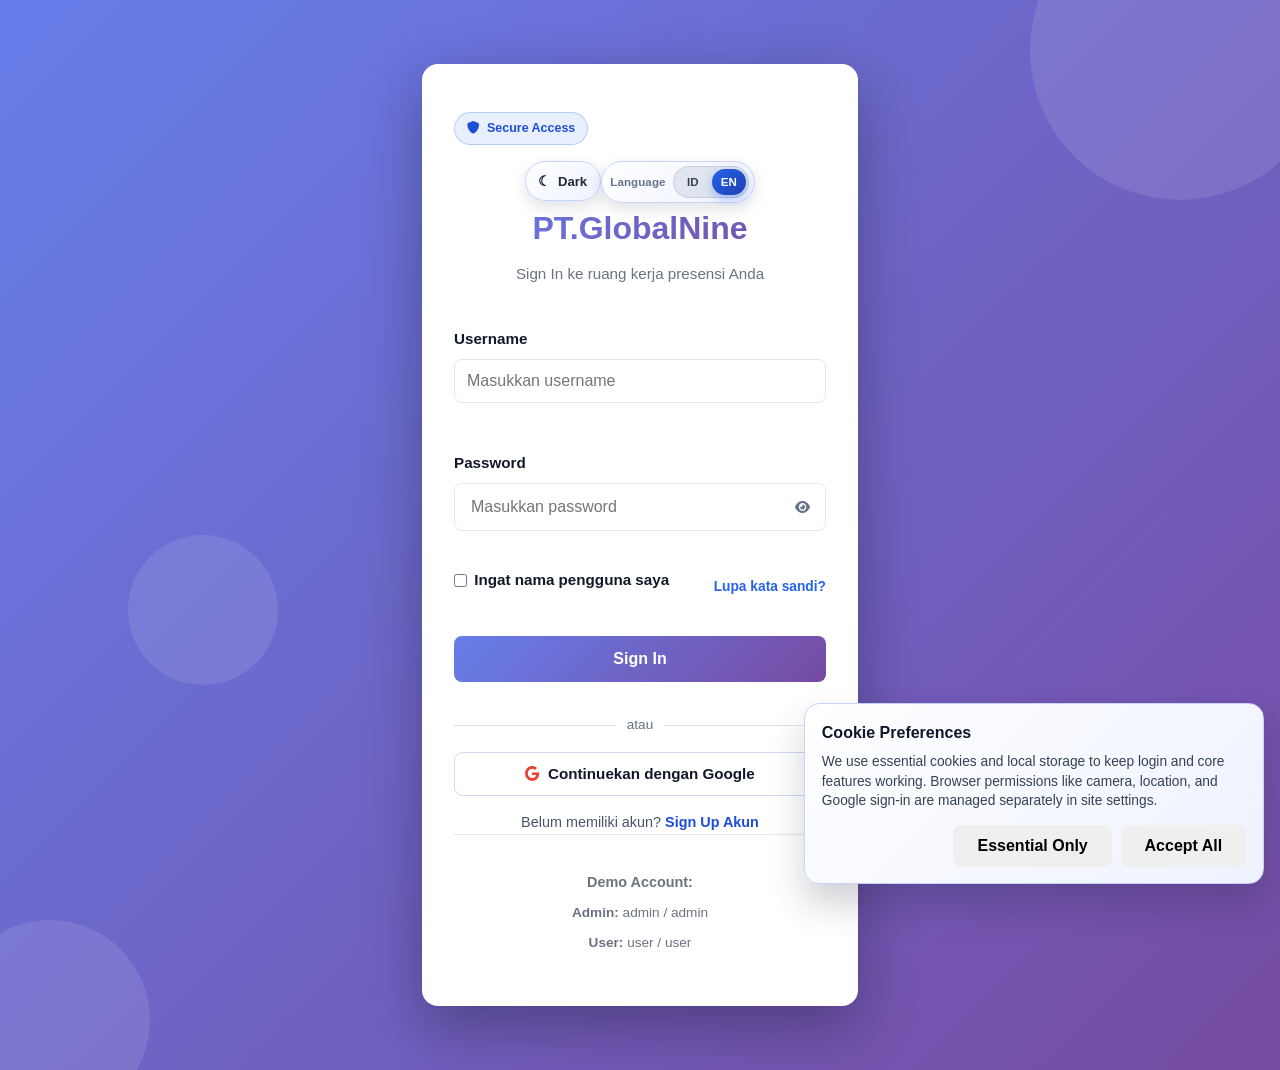
==== commit e3ff8b4e: "buat forgot password" ====
--- a/index.html
+++ b/index.html
@@ -22,7 +22,7 @@
 
             <div class="login-header">
                 <h1>PT.GlobalNine</h1>
-                <p class="login-subtitle">Masuk ke workspace presensi Anda</p>
+                <p class="login-subtitle">Masuk ke ruang kerja presensi Anda</p>
             </div>
             
             <form id="loginForm" class="login-form-styled">
@@ -44,9 +44,9 @@
                 <div class="auth-row">
                     <label class="auth-check" for="rememberLogin">
                         <input type="checkbox" id="rememberLogin">
-                        <span>Ingat username saya</span>
+                        <span>Ingat nama pengguna saya</span>
                     </label>
-                    <button type="button" class="auth-link-btn" id="forgotPasswordBtn">Lupa password?</button>
+                    <button type="button" class="auth-link-btn" id="forgotPasswordBtn">Lupa kata sandi?</button>
                 </div>
                 
                 <button type="submit" class="login-btn">Sign In</button>
@@ -56,11 +56,11 @@
 
             <button type="button" class="google-auth-btn" data-auth-mode="signin">
                 <i class="fab fa-google"></i>
-                Masuk dengan Google
+                Lanjutkan dengan Google
             </button>
 
             <p class="auth-alt-link">
-                Belum punya akun? <a href="signup.html">Buat akun</a>
+                Belum memiliki akun? <a href="signup.html">Daftar Akun</a>
             </p>
 
             <div class="login-footer">
--- a/css/style.css
+++ b/css/style.css
@@ -1319,6 +1319,11 @@
     position: relative;
 }
 
+.top-bar-spacer {
+    flex: 1;
+    min-width: 1px;
+}
+
 .notification-btn {
     position: relative;
     background: linear-gradient(135deg, #ffffff 0%, #f3f7ff 100%);
@@ -1732,6 +1737,34 @@
 .card-header h2 {
     font-size: 1.25rem;
     font-weight: 700;
+}
+
+.employee-table-header-actions {
+    display: flex;
+    align-items: center;
+    gap: 0.75rem;
+    margin-left: auto;
+}
+
+.employee-table-header-actions .employee-search-box {
+    flex: 1;
+    min-width: 220px;
+    max-width: 360px;
+}
+
+@media (max-width: 992px) {
+    .employee-table-header-actions {
+        width: 100%;
+        flex-wrap: wrap;
+        justify-content: flex-start;
+        margin-top: 0.5rem;
+    }
+
+    .employee-table-header-actions .employee-search-box {
+        min-width: 0;
+        max-width: none;
+        width: 100%;
+    }
 }
 
 .filter-select {
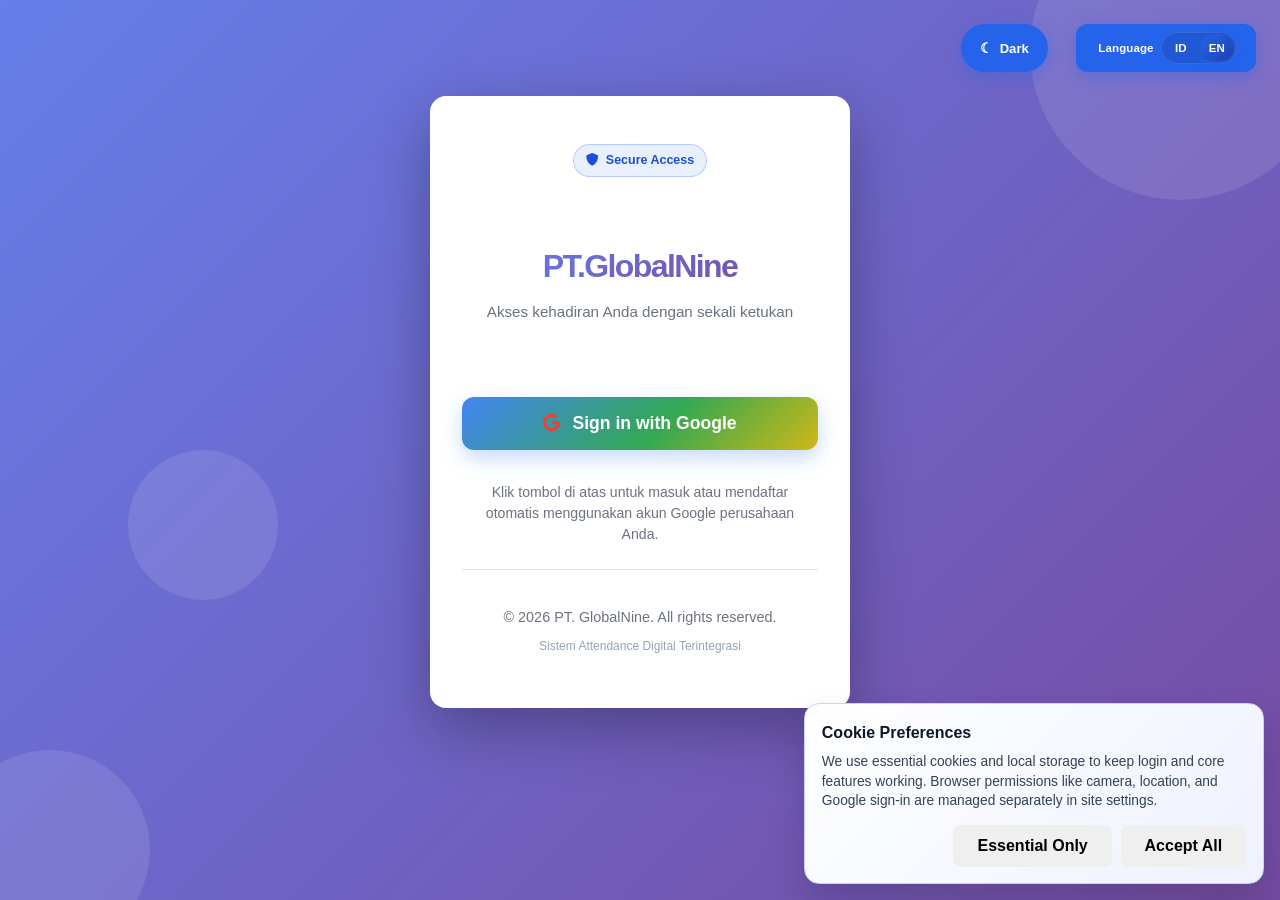
==== commit 96daa41e: "sudah bisa buat login menggunakan google aja" ====
--- a/index.html
+++ b/index.html
@@ -22,55 +22,23 @@
 
             <div class="login-header">
                 <h1>PT.GlobalNine</h1>
-                <p class="login-subtitle">Masuk ke ruang kerja presensi Anda</p>
+                <p class="login-subtitle">Akses kehadiran Anda dengan sekali ketukan</p>
             </div>
             
-            <form id="loginForm" class="login-form-styled">
-                <div class="form-group">
-                    <label for="username">Username</label>
-                    <input type="text" id="username" placeholder="Masukkan username" autocomplete="username" required>
-                </div>
-                
-                <div class="form-group">
-                    <label for="password">Password</label>
-                    <div class="password-field">
-                        <input type="password" id="password" placeholder="Masukkan password" autocomplete="current-password" required>
-                        <button type="button" class="password-toggle" data-toggle-password data-target="password" aria-label="Tampilkan password">
-                            <i class="fas fa-eye"></i>
-                        </button>
-                    </div>
-                </div>
+            <div class="google-login-section">
+                <button type="button" class="google-auth-btn primary-auth" data-auth-mode="signin">
+                    <i class="fab fa-google"></i>
+                    Masuk dengan Google
+                </button>
+            </div>
 
-                <div class="auth-row">
-                    <label class="auth-check" for="rememberLogin">
-                        <input type="checkbox" id="rememberLogin">
-                        <span>Ingat nama pengguna saya</span>
-                    </label>
-                    <button type="button" class="auth-link-btn" id="forgotPasswordBtn">Lupa kata sandi?</button>
-                </div>
-                
-                <button type="submit" class="login-btn">Sign In</button>
-            </form>
-
-            <div class="auth-divider"><span>atau</span></div>
-
-            <button type="button" class="google-auth-btn" data-auth-mode="signin">
-                <i class="fab fa-google"></i>
-                Lanjutkan dengan Google
-            </button>
-
-            <p class="auth-alt-link">
-                Belum memiliki akun? <a href="signup.html">Daftar Akun</a>
-            </p>
+            <div class="auth-info-footer">
+                <p>Klik tombol di atas untuk masuk atau mendaftar otomatis menggunakan akun Google perusahaan Anda.</p>
+            </div>
 
             <div class="login-footer">
-                <p><strong>Demo Account:</strong></p>
-                <p style="font-size: 0.85rem; color: #6b7280; margin: 0.5rem 0;">
-                    <strong>Admin:</strong> admin / admin
-                </p>
-                <p style="font-size: 0.85rem; color: #6b7280;">
-                    <strong>User:</strong> user / user
-                </p>
+                <p>© 2026 PT. GlobalNine. All rights reserved.</p>
+                <p style="font-size: 0.75rem; color: #94a3b8; margin-top: 0.5rem;">Sistem Presensi Digital Terintegrasi</p>
             </div>
         </div>
     </div>
--- a/css/style.css
+++ b/css/style.css
@@ -1,6267 +1,6847 @@
-/* ==================== COLOR VARIABLES & RESET ==================== */
-:root {
-    --primary-color: #3b82f6;
-    --primary-dark: #1e40af;
-    --secondary-color: #10b981;
-    --warning-color: #f97316;
-    --danger-color: #ef4444;
-    --light-bg: #f9fafb;
-    --card-bg: #ffffff;
-    --sidebar-bg: #1f2937;
-    --text-primary: #111827;
-    --text-secondary: #6b7280;
-    --border-color: #e5e7eb;
-    --shadow-sm: 0 1px 2px rgba(0, 0, 0, 0.05);
-    --shadow-md: 0 4px 6px rgba(0, 0, 0, 0.1);
-    --shadow-lg: 0 10px 15px rgba(0, 0, 0, 0.1);
-    --motion-duration-fast: 0.18s;
-    --motion-duration-base: 0.24s;
-    --motion-ease-standard: cubic-bezier(0.22, 1, 0.36, 1);
-}
-
-* {
-    margin: 0;
-    padding: 0;
-    box-sizing: border-box;
-}
-
-html {
-    scroll-behavior: smooth;
-}
-
-body {
-    font-family: -apple-system, BlinkMacSystemFont, 'Segoe UI', 'Roboto', 'Oxygen', 'Ubuntu', 'Cantarell', sans-serif;
-    background-color: var(--light-bg);
-    color: var(--text-primary);
-    line-height: 1.6;
-}
-
-/* ==================== USER HIGH CONTRAST THEME ==================== */
-body.user-theme {
-    background: radial-gradient(circle at top right, #e9f2ff 0%, #f5f9ff 30%, #f3f4f6 100%);
-    color: #0f172a;
-}
-
-body.user-theme .main-content {
-    background: transparent;
-}
-
-body.user-theme .sidebar {
-    background: linear-gradient(180deg, #0f172a 0%, #111827 100%);
-    border-right: 1px solid rgba(255, 255, 255, 0.08);
-}
-
-body.user-theme .sidebar-header h2 {
-    color: #ffffff;
-}
-
-body.user-theme .sidebar-header .subtitle {
-    color: rgba(255, 255, 255, 0.84);
-}
-
-body.user-theme .nav-item {
-    color: rgba(255, 255, 255, 0.92);
-}
-
-body.user-theme .nav-item:hover {
-    background-color: rgba(59, 130, 246, 0.28);
-}
-
-body.user-theme .nav-item.active {
-    background: linear-gradient(135deg, #2563eb 0%, #1d4ed8 100%);
-}
-
-body.user-theme .dashboard-header h1,
-body.user-theme .page-header h1 {
-    color: #0b1324;
-}
-
-body.user-theme .dashboard-header p,
-body.user-theme .page-header p,
-body.user-theme .card-header p {
-    color: #334155;
-}
-
-body.user-theme .card,
-body.user-theme .kpi-card,
-body.user-theme .activity-item,
-body.user-theme .balance-item,
-body.user-theme .status-item,
-body.user-theme .announcement-item,
-body.user-theme .table-container,
-body.user-theme .form-section,
-body.user-theme .modal-content {
-    background-color: #ffffff;
-    border: 1px solid #cfd8e3;
-    box-shadow: 0 8px 20px rgba(2, 6, 23, 0.08);
-}
-
-body.user-theme .card-header {
-    border-bottom-color: #d5dee9;
-}
-
-body.user-theme .card-header h3,
-body.user-theme .activity-description,
-body.user-theme .kpi-title,
-body.user-theme .profile-info-value {
-    color: #0f172a;
-}
-
-body.user-theme .activity-time,
-body.user-theme .balance-label,
-body.user-theme .profile-info-label {
-    color: #475569;
-}
-
-body.user-theme .action-btn.primary,
-body.user-theme .btn.primary {
-    background: linear-gradient(135deg, #2563eb 0%, #1e40af 100%);
-    color: #ffffff;
-}
-
-body.user-theme .action-btn.secondary,
-body.user-theme .btn.secondary {
-    background: linear-gradient(135deg, #10b981 0%, #047857 100%);
-    color: #ffffff;
-}
-
-body.user-theme .btn,
-body.user-theme .action-btn {
-    box-shadow: 0 6px 14px rgba(15, 23, 42, 0.15);
-}
-
-body.user-theme input,
-body.user-theme select,
-body.user-theme textarea {
-    background-color: #ffffff;
-    color: #0f172a;
-    border: 1px solid #9fb1c7;
-}
-
-body.user-theme input:focus,
-body.user-theme select:focus,
-body.user-theme textarea:focus {
-    border-color: #2563eb;
-    box-shadow: 0 0 0 3px rgba(37, 99, 235, 0.2);
-}
-
-body.user-theme .notification-btn {
-    background: #ffffff;
-    border: 1px solid #c8d4e6;
-    box-shadow: 0 4px 12px rgba(15, 23, 42, 0.12);
-}
-
-body.user-theme .bell-icon {
-    color: #1d4ed8;
-}
-
-/* ==================== ADMIN THEME ALIGNED WITH USER ==================== */
-body.admin-theme {
-    background: radial-gradient(circle at top right, #e9f2ff 0%, #f5f9ff 30%, #f3f4f6 100%);
-    color: #0f172a;
-}
-
-body.admin-theme .main-content {
-    background: transparent;
-}
-
-body.admin-theme .sidebar {
-    background: linear-gradient(180deg, #0f172a 0%, #111827 100%);
-    border-right: 1px solid rgba(255, 255, 255, 0.08);
-}
-
-body.admin-theme .sidebar-header h2 {
-    color: #ffffff;
-}
-
-body.admin-theme .sidebar-header .subtitle {
-    color: rgba(255, 255, 255, 0.84);
-}
-
-body.admin-theme .nav-item {
-    color: rgba(255, 255, 255, 0.92);
-}
-
-body.admin-theme .nav-item:hover {
-    background-color: rgba(59, 130, 246, 0.28);
-}
-
-body.admin-theme .nav-item.active {
-    background: linear-gradient(135deg, #2563eb 0%, #1d4ed8 100%);
-}
-
-body.admin-theme .dashboard-header h1,
-body.admin-theme .page-header h1 {
-    color: #0b1324;
-}
-
-body.admin-theme .dashboard-header p,
-body.admin-theme .page-header p,
-body.admin-theme .card-header p {
-    color: #334155;
-}
-
-body.admin-theme .card,
-body.admin-theme .kpi-card,
-body.admin-theme .activity-item,
-body.admin-theme .balance-item,
-body.admin-theme .status-item,
-body.admin-theme .announcement-item,
-body.admin-theme .table-container,
-body.admin-theme .form-section,
-body.admin-theme .modal-content {
-    background-color: #ffffff;
-    border: 1px solid #cfd8e3;
-    box-shadow: 0 8px 20px rgba(2, 6, 23, 0.08);
-}
-
-body.admin-theme .card-header {
-    border-bottom-color: #d5dee9;
-}
-
-body.admin-theme .card-header h3,
-body.admin-theme .activity-description,
-body.admin-theme .kpi-title,
-body.admin-theme .profile-info-value {
-    color: #0f172a;
-}
-
-body.admin-theme .activity-time,
-body.admin-theme .balance-label,
-body.admin-theme .profile-info-label {
-    color: #475569;
-}
-
-body.admin-theme .action-btn.primary,
-body.admin-theme .btn.primary {
-    background: linear-gradient(135deg, #2563eb 0%, #1e40af 100%);
-    color: #ffffff;
-}
-
-body.admin-theme .action-btn.secondary,
-body.admin-theme .btn.secondary {
-    background: linear-gradient(135deg, #10b981 0%, #047857 100%);
-    color: #ffffff;
-}
-
-body.admin-theme .btn,
-body.admin-theme .action-btn {
-    box-shadow: 0 6px 14px rgba(15, 23, 42, 0.15);
-}
-
-body.admin-theme input,
-body.admin-theme select,
-body.admin-theme textarea {
-    background-color: #ffffff;
-    color: #0f172a;
-    border: 1px solid #9fb1c7;
-}
-
-body.admin-theme input:focus,
-body.admin-theme select:focus,
-body.admin-theme textarea:focus {
-    border-color: #2563eb;
-    box-shadow: 0 0 0 3px rgba(37, 99, 235, 0.2);
-}
-
-body.admin-theme .notification-btn {
-    background: #ffffff;
-    border: 1px solid #c8d4e6;
-    box-shadow: 0 4px 12px rgba(15, 23, 42, 0.12);
-}
-
-body.admin-theme .bell-icon {
-    color: #1d4ed8;
-}
-
-/* ==================== POPUP NOTIFICATION ==================== */
-.app-toast-container {
-    position: fixed;
-    top: 1rem;
-    right: 1rem;
-    z-index: 9999;
-    display: flex;
-    flex-direction: column;
-    gap: 0.6rem;
-    pointer-events: none;
-}
-
-.app-toast {
-    min-width: 280px;
-    max-width: 360px;
-    padding: 0.75rem 0.9rem;
-    border-radius: 0.75rem;
-    background: linear-gradient(135deg, rgba(255, 255, 255, 0.99) 0%, rgba(241, 247, 255, 0.98) 100%);
-    border: 1px solid #b7cdfa;
-    border-left: 5px solid #3b82f6;
-    box-shadow: 0 16px 34px rgba(17, 24, 39, 0.2);
-    backdrop-filter: blur(6px);
-    display: flex;
-    align-items: flex-start;
-    gap: 0.65rem;
-    transform: translateY(-8px);
-    opacity: 0;
-    transition: all 0.22s ease;
-}
-
-.app-toast.show {
-    transform: translateY(0);
-    opacity: 1;
-}
-
-.app-toast-icon {
-    width: 24px;
-    height: 24px;
-    border-radius: 50%;
-    display: inline-flex;
-    align-items: center;
-    justify-content: center;
-    background: linear-gradient(135deg, #3b82f6 0%, #1e40af 100%);
-    color: white;
-    flex-shrink: 0;
-    margin-top: 0.1rem;
-    font-size: 0.75rem;
-}
-
-.app-toast-text {
-    font-size: 0.93rem;
-    color: #0f172a;
-    line-height: 1.35;
-    font-weight: 600;
-}
-
-.app-toast.success {
-    background: linear-gradient(135deg, rgba(236, 253, 245, 0.96) 0%, rgba(220, 252, 231, 0.95) 100%);
-    border-color: #86efac;
-    border-left-color: #22c55e;
-}
-
-.app-toast.success .app-toast-icon {
-    background: linear-gradient(135deg, #22c55e 0%, #15803d 100%);
-}
-
-.app-toast.warning {
-    background: linear-gradient(135deg, rgba(255, 247, 237, 0.96) 0%, rgba(254, 243, 199, 0.95) 100%);
-    border-color: #fdba74;
-    border-left-color: #f59e0b;
-}
-
-.app-toast.warning .app-toast-icon {
-    background: linear-gradient(135deg, #f59e0b 0%, #c2410c 100%);
-}
-
-.app-toast.error {
-    background: linear-gradient(135deg, rgba(254, 242, 242, 0.96) 0%, rgba(254, 226, 226, 0.95) 100%);
-    border-color: #fca5a5;
-    border-left-color: #ef4444;
-}
-
-.app-toast.error .app-toast-icon {
-    background: linear-gradient(135deg, #ef4444 0%, #b91c1c 100%);
-}
-
-/* ==================== GLOBAL THEME TOGGLE ==================== */
-.theme-toggle-btn {
-    border: 1px solid #c7d2fe;
-    background: linear-gradient(135deg, #ffffff 0%, #eef2ff 100%);
-    color: #1e293b;
-    border-radius: 999px;
-    padding: 0.42rem 0.78rem;
-    display: inline-flex;
-    align-items: center;
-    gap: 0.42rem;
-    font-size: 0.82rem;
-    font-weight: 700;
-    cursor: pointer;
-    box-shadow: 0 6px 16px rgba(15, 23, 42, 0.12);
-    transition: transform 0.18s ease, box-shadow 0.18s ease, border-color 0.2s ease, background-color 0.2s ease;
-}
-
-.theme-toggle-btn:hover {
-    transform: translateY(-1px);
-    box-shadow: 0 9px 18px rgba(15, 23, 42, 0.16);
-}
-
-.theme-toggle-btn:focus-visible {
-    outline: 3px solid rgba(59, 130, 246, 0.34);
-    outline-offset: 2px;
-}
-
-.theme-toggle-btn .theme-toggle-icon {
-    font-size: 0.9rem;
-    line-height: 1;
-}
-
-.theme-toggle-btn.in-header {
-    margin-right: 0;
-    height: 40px;
-    min-height: 40px;
-    padding-top: 0;
-    padding-bottom: 0;
-}
-
-.theme-toggle-btn.floating {
-    position: fixed;
-    top: 1rem;
-    right: 1rem;
-    z-index: 9998;
-}
-
-/* ==================== GLOBAL LANGUAGE SWITCHER ==================== */
-.lang-switcher {
-    border: 1px solid #c7d2fe;
-    background: linear-gradient(135deg, #ffffff 0%, #eef2ff 100%);
-    color: #1e293b;
-    border-radius: 999px;
-    padding: 0.24rem 0.34rem;
-    display: inline-flex;
-    align-items: center;
-    gap: 0.45rem;
-    box-shadow: 0 6px 16px rgba(15, 23, 42, 0.12);
-    margin-right: 0;
-    min-height: 34px;
-}
-
-.lang-switcher.in-header,
-.header-actions > .lang-switcher,
-.top-bar-right > .lang-switcher,
-.header-actions > .theme-toggle-btn.in-header,
-.top-bar-right > .theme-toggle-btn.in-header {
-    align-self: center;
-}
-
-.lang-switcher.floating {
-    position: fixed;
-    top: 1rem;
-    right: 1rem;
-    z-index: 9998;
-}
-
-.lang-switcher.in-sidebar {
-    width: 100%;
-    justify-content: space-between;
-    border-radius: 0.75rem;
-    margin: 0.75rem 0 0;
-    padding: 0.4rem 0.5rem;
-}
-
-.sidebar .lang-switcher.in-sidebar .lang-switcher-label {
-    display: inline-flex;
-    font-size: 0.78rem;
-    color: #475569;
-}
-
-.lang-switcher-label {
-    font-size: 0.72rem;
-    font-weight: 800;
-    letter-spacing: 0.01em;
-    color: #64748b;
-    margin-left: 0.2rem;
-}
-
-.lang-switcher-group {
-    background: rgba(148, 163, 184, 0.22);
-    border: 1px solid rgba(148, 163, 184, 0.32);
-    border-radius: 999px;
-    display: inline-flex;
-    align-items: center;
-    padding: 2px;
-    gap: 2px;
-}
-
-.lang-switcher-btn {
-    border: none;
-    background: transparent;
-    color: #334155;
-    border-radius: 999px;
-    height: 26px;
-    min-width: 34px;
-    padding: 0 0.48rem;
-    font-size: 0.72rem;
-    font-weight: 800;
-    cursor: pointer;
-    transition: transform 0.14s ease, background-color 0.18s ease, color 0.18s ease, box-shadow 0.18s ease;
-}
-
-.lang-switcher-btn:hover {
-    transform: translateY(-1px);
-}
-
-.lang-switcher-btn.active {
-    background: linear-gradient(135deg, #2563eb 0%, #1e40af 100%);
-    color: #ffffff;
-    box-shadow: 0 4px 10px rgba(37, 99, 235, 0.35);
-}
-
-.lang-switcher-btn:focus-visible {
-    outline: 3px solid rgba(59, 130, 246, 0.34);
-    outline-offset: 1px;
-}
-
-/* ==================== COOKIE CONSENT ==================== */
-.cookie-consent {
-    position: fixed;
-    right: 1rem;
-    bottom: 1rem;
-    width: min(460px, calc(100vw - 2rem));
-    z-index: 10001;
-    border-radius: 0.95rem;
-    border: 1px solid #c7d2fe;
-    background: linear-gradient(135deg, #ffffff 0%, #eef2ff 100%);
-    box-shadow: 0 20px 36px rgba(15, 23, 42, 0.2);
-}
-
-.cookie-consent.is-hidden {
-    display: none;
-}
-
-.cookie-consent-content {
-    padding: 1rem 1.05rem 1rem;
-}
-
-.cookie-consent-title {
-    font-size: 1rem;
-    font-weight: 800;
-    color: #0f172a;
-    margin-bottom: 0.35rem;
-}
-
-.cookie-consent-description {
-    font-size: 0.86rem;
-    line-height: 1.45;
-    color: #334155;
-    margin-bottom: 0.85rem;
-}
-
-.cookie-consent-actions {
-    display: flex;
-    gap: 0.55rem;
-    justify-content: flex-end;
-    flex-wrap: wrap;
-}
-
-body.theme-dark .cookie-consent {
-    border-color: rgba(148, 163, 184, 0.34);
-    background: linear-gradient(135deg, #0f172a 0%, #1e293b 100%);
-}
-
-body.theme-dark .cookie-consent-title {
-    color: #e2e8f0;
-}
-
-body.theme-dark .cookie-consent-description {
-    color: #cbd5e1;
-}
-
-/* ==================== GLOBAL DARK THEME ==================== */
-body.theme-dark {
-    background: radial-gradient(circle at 85% 0%, #1f314f 0%, #0d1728 44%, #070c16 100%);
-    color: #d9e3f2;
-}
-
-body.theme-dark .main-content,
-body.theme-dark .dashboard-header,
-body.theme-dark .top-bar,
-body.theme-dark .page-header,
-body.theme-dark .attendance-section,
-body.theme-dark .card,
-body.theme-dark .kpi-card,
-body.theme-dark .activity-item,
-body.theme-dark .balance-item,
-body.theme-dark .status-item,
-body.theme-dark .announcement-item,
-body.theme-dark .clock-in-item,
-body.theme-dark .table-container,
-body.theme-dark .form-section,
-body.theme-dark .modal-content,
-body.theme-dark .notification-panel,
-body.theme-dark .app-confirm-dialog,
-body.theme-dark .login-card,
-body.theme-dark .password-field,
-body.theme-dark .dropdown-menu,
-body.theme-dark .profile-page-grid .card,
-body.theme-dark .profile-page-grid .card-body {
-    background: #111b2e;
-    border-color: #2e4668;
-    color: #d9e3f2;
-    box-shadow: 0 12px 26px rgba(2, 6, 23, 0.56);
-}
-
-body.theme-dark .sidebar {
-    background: linear-gradient(180deg, #070d1a 0%, #0d1728 100%);
-    border-right: 1px solid #1f324f;
-}
-
-body.theme-dark .card-header,
-body.theme-dark .notification-panel-header,
-body.theme-dark .notification-panel-footer,
-body.theme-dark .clock-in-item,
-body.theme-dark .announcement-item,
-body.theme-dark .status-item,
-body.theme-dark .balance-item,
-body.theme-dark .kpi-card,
-body.theme-dark .top-bar,
-body.theme-dark .attendance-section {
-    border-color: #2e4668;
-}
-
-body.theme-dark h1,
-body.theme-dark h2,
-body.theme-dark h3,
-body.theme-dark h4,
-body.theme-dark h5,
-body.theme-dark .kpi-value,
-body.theme-dark .card-header h2,
-body.theme-dark .card-header h3,
-body.theme-dark .page-header h1,
-body.theme-dark .dashboard-header h1,
-body.theme-dark .login-header h1,
-body.theme-dark .clock-in-name,
-body.theme-dark .announcement-item h3,
-body.theme-dark .profile-name,
-body.theme-dark .profile-info-value {
-    color: #f1f6ff;
-}
-
-body.theme-dark p,
-body.theme-dark span,
-body.theme-dark label,
-body.theme-dark .page-header p,
-body.theme-dark .dashboard-header p,
-body.theme-dark .card-header p,
-body.theme-dark .announcement-item p,
-body.theme-dark .clock-in-location,
-body.theme-dark .clock-in-time,
-body.theme-dark .activity-time,
-body.theme-dark .activity-description,
-body.theme-dark .balance-label,
-body.theme-dark .profile-info-label,
-body.theme-dark .auth-alt-link,
-body.theme-dark .login-subtitle,
-body.theme-dark .form-helper,
-body.theme-dark .view-all,
-body.theme-dark .attendance-description {
-    color: #9fb2cb;
-}
-
-body.theme-dark .nav-item,
-body.theme-dark .settings-link {
-    color: rgba(217, 227, 242, 0.93);
-}
-
-body.theme-dark .nav-item:hover,
-body.theme-dark .settings-link:hover {
-    background-color: rgba(56, 189, 248, 0.2);
-}
-
-body.theme-dark .nav-item.active {
-    background: linear-gradient(135deg, #0ea5e9 0%, #1d4ed8 100%);
-}
-
-body.theme-dark .search-box input,
-body.theme-dark input,
-body.theme-dark select,
-body.theme-dark textarea,
-body.theme-dark .form-group select,
-body.theme-dark .form-group input[type="text"],
-body.theme-dark .form-group input[type="number"],
-body.theme-dark .form-group input[type="date"],
-body.theme-dark .form-group input[type="email"],
-body.theme-dark .form-group input[type="tel"],
-body.theme-dark .form-group input[type="file"],
-body.theme-dark .form-group textarea,
-body.theme-dark .elegant-form .form-group input,
-body.theme-dark .elegant-form .form-group select,
-body.theme-dark .elegant-form .form-group textarea {
-    background-color: #0d1728;
-    color: #d9e3f2;
-    border-color: #385474;
-}
-
-body.theme-dark .search-box input::placeholder,
-body.theme-dark input::placeholder,
-body.theme-dark textarea::placeholder {
-    color: #7f95b2;
-}
-
-body.theme-dark .search-box input:focus,
-body.theme-dark input:focus,
-body.theme-dark select:focus,
-body.theme-dark textarea:focus,
-body.theme-dark .filter-select:focus,
-body.theme-dark .form-group select:focus,
-body.theme-dark .form-group input[type="text"]:focus,
-body.theme-dark .form-group input[type="number"]:focus,
-body.theme-dark .form-group input[type="date"]:focus,
-body.theme-dark .form-group input[type="email"]:focus,
-body.theme-dark .form-group input[type="tel"]:focus,
-body.theme-dark .form-group textarea:focus,
-body.theme-dark .elegant-form .form-group input:focus,
-body.theme-dark .elegant-form .form-group select:focus,
-body.theme-dark .elegant-form .form-group textarea:focus {
-    border-color: #38bdf8;
-    box-shadow: 0 0 0 3px rgba(56, 189, 248, 0.24);
-}
-
-body.theme-dark .notification-btn,
-body.theme-dark .user-profile,
-body.theme-dark .avatar,
-body.theme-dark .download-btn,
-body.theme-dark .create-btn,
-body.theme-dark .filter-select,
-body.theme-dark .google-auth-btn,
-body.theme-dark .password-toggle {
-    background-color: #16243c;
-    border-color: #385474;
-    color: #d9e3f2;
-}
-
-body.theme-dark .notification-btn {
-    background: linear-gradient(135deg, #173152 0%, #101d31 100%);
-    border-color: #38bdf8;
-    box-shadow: 0 8px 18px rgba(14, 165, 233, 0.26);
-}
-
-body.theme-dark .notification-btn[aria-expanded="true"] {
-    border-color: #7dd3fc;
-    box-shadow: 0 10px 22px rgba(14, 165, 233, 0.34);
-    background: linear-gradient(135deg, #0ea5e9 0%, #1d4ed8 100%);
-}
-
-body.theme-dark .bell-icon,
-body.theme-dark .bell-icon i {
-    color: #d7efff;
-    text-shadow: none;
-}
-
-body.theme-dark .notification-badge {
-    background: linear-gradient(135deg, #fb7185 0%, #e11d48 100%);
-    border-color: #0f172a;
-    color: #fff1f2;
-    box-shadow: 0 6px 14px rgba(225, 29, 72, 0.44);
-}
-
-body.theme-dark .notification-panel {
-    background: linear-gradient(180deg, #0f1a2c 0%, #0d1728 100%);
-    border-color: #2e4668;
-    box-shadow: 0 18px 36px rgba(2, 6, 23, 0.7);
-}
-
-body.theme-dark .notification-panel-header,
-body.theme-dark .notification-panel-footer {
-    border-color: #2a3f5f;
-}
-
-body.theme-dark .notification-panel-header h4 {
-    color: #d9e3f2;
-}
-
-body.theme-dark .notification-panel-header button,
-body.theme-dark .notification-panel-footer button,
-body.theme-dark .notification-mark-read {
-    color: #93ddff;
-}
-
-body.theme-dark .notification-panel-header button:hover,
-body.theme-dark .notification-panel-footer button:hover,
-body.theme-dark .notification-mark-read:hover {
-    color: #e0f2fe;
-}
-
-body.theme-dark .notification-item {
-    background: linear-gradient(135deg, #12223a 0%, #0d192d 100%);
-    border: 1px solid #324d71;
-    border-left-width: 4px;
-    box-shadow: inset 0 0 0 1px rgba(148, 163, 184, 0.08);
-}
-
-body.theme-dark .notification-item.type-reminder {
-    border-left-color: #f59e0b;
-    background: linear-gradient(135deg, #241804 0%, #1a1306 100%);
-}
-
-body.theme-dark .notification-item.type-success {
-    border-left-color: #10b981;
-    background: linear-gradient(135deg, #06231f 0%, #041a16 100%);
-}
-
-body.theme-dark .notification-item.type-warning {
-    border-left-color: #ef4444;
-    background: linear-gradient(135deg, #2a0f12 0%, #1e0b0d 100%);
-}
-
-body.theme-dark .notification-item.is-read {
-    opacity: 0.82;
-    background: linear-gradient(135deg, #111b2e 0%, #0d1728 100%);
-    border-left-color: #6f86a7;
-}
-
-body.theme-dark .notification-item h5 {
-    color: #f8fafc;
-}
-
-body.theme-dark .notification-item p {
-    color: #c6d8ef;
-}
-
-body.theme-dark .notification-time,
-body.theme-dark .notification-empty {
-    color: #8ea3bf;
-}
-
-body.theme-dark .app-toast {
-    background: linear-gradient(135deg, rgba(15, 27, 46, 0.98) 0%, rgba(15, 38, 67, 0.98) 100%);
-    border-color: #2e4668;
-    border-left-color: #38bdf8;
-    box-shadow: 0 18px 34px rgba(2, 6, 23, 0.62);
-}
-
-body.theme-dark .app-toast .app-toast-text {
-    color: #d9e3f2;
-}
-
-body.theme-dark .app-toast.success {
-    background: linear-gradient(135deg, rgba(6, 35, 31, 0.98) 0%, rgba(7, 43, 35, 0.98) 100%);
-    border-color: #14532d;
-    border-left-color: #22c55e;
-}
-
-body.theme-dark .app-toast.warning {
-    background: linear-gradient(135deg, rgba(43, 28, 8, 0.98) 0%, rgba(30, 20, 6, 0.98) 100%);
-    border-color: #854d0e;
-    border-left-color: #f59e0b;
-}
-
-body.theme-dark .app-toast.error {
-    background: linear-gradient(135deg, rgba(55, 18, 22, 0.98) 0%, rgba(39, 12, 15, 0.98) 100%);
-    border-color: #7f1d1d;
-    border-left-color: #ef4444;
-}
-
-body.theme-dark .login-background .shape {
-    opacity: 0.22;
-}
-
-body.theme-dark .auth-divider::before,
-body.theme-dark .auth-divider::after,
-body.theme-dark .card-header,
-body.theme-dark .table-container table,
-body.theme-dark .table-container th,
-body.theme-dark .table-container td {
-    border-color: #2e4668;
-}
-
-body.theme-dark .login-btn,
-body.theme-dark .btn-primary,
-body.theme-dark .action-btn.primary,
-body.theme-dark .btn.primary {
-    background: linear-gradient(135deg, #0ea5e9 0%, #1d4ed8 100%);
-    color: #ffffff;
-}
-
-body.theme-dark .action-btn.secondary,
-body.theme-dark .btn.secondary,
-body.theme-dark .btn-success {
-    background: linear-gradient(135deg, #14b8a6 0%, #0f766e 100%);
-    color: #ffffff;
-}
-
-body.theme-dark .login-footer,
-body.theme-dark .auth-badge,
-body.theme-dark .auth-divider span {
-    background: #0d1728;
-    color: #bdcce0;
-    border-color: #2e4668;
-}
-
-body.theme-dark .theme-toggle-btn {
-    border-color: #3c5a7c;
-    background: linear-gradient(135deg, #173152 0%, #0d1728 100%);
-    color: #d9e3f2;
-}
-
-body.theme-dark .lang-switcher {
-    border-color: #3c5a7c;
-    background: linear-gradient(135deg, #173152 0%, #0d1728 100%);
-    color: #d9e3f2;
-}
-
-body.theme-dark .lang-switcher-label {
-    color: #c9d8ea;
-}
-
-body.theme-dark .sidebar .lang-switcher.in-sidebar .lang-switcher-label {
-    color: #cbd5e1;
-}
-
-body.theme-dark .lang-switcher-group {
-    background: rgba(15, 23, 42, 0.45);
-    border-color: rgba(72, 103, 138, 0.75);
-}
-
-body.theme-dark .lang-switcher-btn {
-    color: #d9e3f2;
-}
-
-body.theme-dark .lang-switcher-btn.active {
-    background: linear-gradient(135deg, #0ea5e9 0%, #1d4ed8 100%);
-}
-
-body.theme-dark .announcement-file-item,
-body.theme-dark .announcement-image-item {
-    background: #14233a;
-    border-color: #2e4668;
-}
-
-body.theme-dark .announcement-file-preview-wrap {
-    background: #0d1728;
-    border-color: #2e4668;
-}
-
-body.theme-dark .announcement-file-type-badge {
-    background: #163353;
-    border-color: #3a5e86;
-    color: #cbe7ff;
-}
-
-body.theme-dark .announcement-file-name {
-    color: #d9e3f2;
-}
-
-body.theme-dark .announcement-file-link {
-    background: #12233a;
-    border-color: #34506f;
-    color: #98d8ff;
-}
-
-body.theme-dark .announcement-file-link:hover {
-    background: #16304f;
-}
-
-body.theme-dark .announcement-preview-frame,
-body.theme-dark .announcement-preview-image {
-    border-color: #2e4668;
-    background: #0d1728;
-}
-
-@media (max-width: 768px) {
-    .theme-toggle-btn.in-header {
-        margin-right: 0;
-        width: 40px;
-        height: 40px;
-        min-width: 40px;
-        padding: 0;
-        border-radius: 50%;
-        justify-content: center;
-        gap: 0;
-    }
-
-    .theme-toggle-btn .theme-toggle-label {
-        display: none;
-    }
-
-    .theme-toggle-btn.in-header .theme-toggle-icon {
-        font-size: 1rem;
-    }
-
-    .lang-switcher {
-        gap: 0.3rem;
-        margin-right: 0;
-        padding: 0.2rem 0.3rem;
-        min-height: 34px;
-    }
-
-    .lang-switcher-label {
-        display: none;
-    }
-
-    .lang-switcher-btn {
-        min-width: 30px;
-        height: 24px;
-        padding: 0 0.4rem;
-    }
-
-    .sidebar .lang-switcher.in-sidebar {
-        min-height: 38px;
-        padding: 0.35rem 0.45rem;
-    }
-
-    .sidebar .lang-switcher.in-sidebar .lang-switcher-label {
-        display: inline-flex;
-    }
-}
-
-.app-confirm-overlay {
-    position: fixed;
-    inset: 0;
-    background: rgba(15, 23, 42, 0.15);
-    backdrop-filter: blur(0px);
-    display: flex;
-    align-items: center;
-    justify-content: center;
-    padding: 1rem;
-    z-index: 10000;
-    opacity: 0;
-    visibility: hidden;
-    pointer-events: none;
-    transition: opacity 0.2s ease, backdrop-filter 0.2s ease, background-color 0.2s ease;
-}
-
-.app-confirm-overlay.open {
-    opacity: 1;
-    visibility: visible;
-    pointer-events: auto;
-    background: rgba(15, 23, 42, 0.45);
-    backdrop-filter: blur(2px);
-}
-
-.app-confirm-overlay.closing {
-    opacity: 0;
-    visibility: visible;
-    pointer-events: none;
-    background: rgba(15, 23, 42, 0.15);
-    backdrop-filter: blur(0px);
-}
-
-.app-confirm-dialog {
-    width: 100%;
-    max-width: 430px;
-    border-radius: 0.95rem;
-    border: 1px solid #bad0f5;
-    background: linear-gradient(180deg, #ffffff 0%, #eff6ff 100%);
-    box-shadow: 0 20px 40px rgba(15, 23, 42, 0.3);
-    padding: 1rem 1.05rem 0.95rem;
-    animation: confirmPopIn 0.18s ease;
-}
-
-.app-confirm-overlay.open .app-confirm-dialog {
-    animation: confirmPopIn 0.18s ease;
-}
-
-.app-confirm-overlay.closing .app-confirm-dialog {
-    animation: confirmPopOut 0.14s ease forwards;
-}
-
-.app-confirm-title {
-    font-size: 1rem;
-    font-weight: 700;
-    color: #0f172a;
-    margin-bottom: 0.35rem;
-}
-
-.app-confirm-message {
-    font-size: 0.92rem;
-    color: #1e293b;
-    margin-bottom: 0.95rem;
-    line-height: 1.4;
-}
-
-.app-confirm-input-wrap {
-    margin-bottom: 0.95rem;
-}
-
-.app-confirm-input {
-    width: 100%;
-    border: 1px solid #bfd0eb;
-    background: #ffffff;
-    color: #0f172a;
-    border-radius: 0.7rem;
-    padding: 0.58rem 0.72rem;
-    font-size: 0.92rem;
-}
-
-.app-confirm-input:focus {
-    outline: none;
-    border-color: #2563eb;
-    box-shadow: 0 0 0 3px rgba(37, 99, 235, 0.2);
-}
-
-.app-confirm-actions {
-    display: flex;
-    justify-content: flex-end;
-    gap: 0.55rem;
-}
-
-.app-confirm-btn {
-    border: 1px solid transparent;
-    border-radius: 999px;
-    padding: 0.45rem 0.9rem;
-    font-size: 0.84rem;
-    font-weight: 700;
-    cursor: pointer;
-    transition: transform 0.16s ease, filter 0.16s ease, box-shadow 0.16s ease;
-}
-
-.app-confirm-btn.cancel {
-    background: #ffffff;
-    color: #1e3a8a;
-    border-color: #bdd0f5;
-}
-
-.app-confirm-btn.confirm {
-    background: linear-gradient(135deg, #2563eb 0%, #1d4ed8 100%);
-    color: #ffffff;
-}
-
-.app-confirm-btn.confirm.danger {
-    background: linear-gradient(135deg, #ef4444 0%, #b91c1c 100%);
-}
-
-.app-confirm-btn.confirm.danger:hover {
-    animation: dangerNudge 0.32s ease;
-    box-shadow: 0 8px 16px rgba(185, 28, 28, 0.26);
-    filter: brightness(1.03);
-}
-
-.app-confirm-btn.confirm.danger:active {
-    transform: scale(0.98);
-}
-
-@keyframes confirmPopIn {
-    from {
-        transform: scale(0.96);
-        opacity: 0;
-    }
-    to {
-        transform: scale(1);
-        opacity: 1;
-    }
-}
-
-@media (max-width: 640px) {
-    .app-toast-container {
-        top: auto;
-        bottom: 1rem;
-        right: 0.75rem;
-        left: 0.75rem;
-    }
-
-    .app-toast {
-        min-width: 100%;
-        max-width: 100%;
-    }
-
-    .app-confirm-dialog {
-        max-width: 100%;
-    }
-}
-
-/* ==================== DASHBOARD LAYOUT ==================== */
-.dashboard-container {
-    display: flex;
-    min-height: 100vh;
-}
-
-/* ==================== SIDEBAR ==================== */
-.sidebar {
-    width: 250px;
-    background-color: var(--sidebar-bg);
-    color: white;
-    padding: 2rem 1.5rem;
-    display: flex;
-    flex-direction: column;
-    position: fixed;
-    height: 100vh;
-    overflow-y: auto;
-    box-shadow: var(--shadow-lg);
-    z-index: 1000;
-}
-
-.sidebar-header {
-    margin-bottom: 3rem;
-}
-
-.sidebar-header h2 {
-    font-size: 1.5rem;
-    font-weight: 700;
-    margin-bottom: 0.25rem;
-}
-
-.sidebar-header .subtitle {
-    font-size: 0.875rem;
-    color: rgba(255, 255, 255, 0.7);
-}
-
-.sidebar-nav {
-    flex: 1;
-    display: flex;
-    flex-direction: column;
-    gap: 0.5rem;
-}
-
-.nav-item {
-    display: flex;
-    align-items: center;
-    gap: 1rem;
-    padding: 0.875rem 1rem;
-    border-radius: 0.5rem;
-    color: rgba(255, 255, 255, 0.8);
-    text-decoration: none;
-    transition: all 0.3s ease;
-    cursor: pointer;
-    font-size: 0.95rem;
-}
-
-.nav-item:hover {
-    background-color: rgba(255, 255, 255, 0.1);
-    color: white;
-}
-
-.nav-item.active {
-    background-color: var(--primary-color);
-    color: white;
-    font-weight: 600;
-}
-
-.nav-item .icon {
-    font-size: 1.25rem;
-}
-
-.sidebar-footer {
-    border-top: 1px solid rgba(255, 255, 255, 0.1);
-    padding-top: 1rem;
-}
-
-.settings-link {
-    display: flex;
-    align-items: center;
-    gap: 1rem;
-    padding: 0.875rem 1rem;
-    border-radius: 0.5rem;
-    color: rgba(255, 255, 255, 0.8);
-    text-decoration: none;
-    transition: all 0.3s ease;
-}
-
-.settings-link:hover {
-    background-color: rgba(255, 255, 255, 0.1);
-    color: white;
-}
-
-/* ==================== MAIN CONTENT ==================== */
-.main-content {
-    margin-left: 250px;
-    flex: 1;
-    background-color: var(--light-bg);
-    padding: 2rem;
-}
-
-.dashboard-header {
-    display: flex;
-    justify-content: space-between;
-    align-items: center;
-    gap: 1rem;
-    margin-bottom: 1.5rem;
-}
-
-.dashboard-header h1 {
-    margin-bottom: 0.3rem;
-}
-
-.dashboard-header p {
-    color: var(--text-secondary);
-}
-
-.header-actions {
-    display: flex;
-    align-items: center;
-    gap: 0.7rem;
-    position: relative;
-}
-
-/* ==================== TOP BAR ==================== */
-.top-bar {
-    display: flex;
-    justify-content: space-between;
-    align-items: center;
-    background-color: var(--card-bg);
-    padding: 1.5rem 2rem;
-    border-radius: 0.75rem;
-    margin-bottom: 2rem;
-    box-shadow: var(--shadow-sm);
-}
-
-.search-box {
-    position: relative;
-    flex: 1;
-    max-width: 400px;
-}
-
-.search-box input {
-    width: 100%;
-    padding: 0.75rem 1rem 0.75rem 2.75rem;
-    border: 1px solid var(--border-color);
-    border-radius: 0.5rem;
-    font-size: 0.95rem;
-    transition: border-color 0.3s ease;
-}
-
-.search-box input:focus {
-    outline: none;
-    border-color: var(--primary-color);
-    box-shadow: 0 0 0 3px rgba(59, 130, 246, 0.1);
-}
-
-.search-icon {
-    position: absolute;
-    left: 0.875rem;
-    top: 50%;
-    transform: translateY(-50%);
-    font-size: 1.1rem;
-    color: var(--text-secondary);
-}
-
-.top-bar-right {
-    display: flex;
-    align-items: center;
-    gap: 0.7rem;
-    margin-left: 2rem;
-    position: relative;
-}
-
-.top-bar-spacer {
-    flex: 1;
-    min-width: 1px;
-}
-
-.notification-btn {
-    position: relative;
-    background: linear-gradient(135deg, #ffffff 0%, #f3f7ff 100%);
-    border: 1px solid #d8e3ff;
-    cursor: pointer;
-    width: 40px;
-    height: 40px;
-    border-radius: 50%;
-    display: inline-flex;
-    align-items: center;
-    justify-content: center;
-    font-size: 1.15rem;
-    color: #2f64d6;
-    box-shadow: 0 4px 12px rgba(47, 100, 214, 0.12);
-    transition: transform var(--motion-duration-base) var(--motion-ease-standard), box-shadow var(--motion-duration-base) var(--motion-ease-standard), border-color var(--motion-duration-base) var(--motion-ease-standard), background-color var(--motion-duration-base) var(--motion-ease-standard);
-}
-
-.notification-btn:hover {
-    transform: translateY(-1px);
-    border-color: #b8ceff;
-    box-shadow: 0 8px 16px rgba(47, 100, 214, 0.18);
-}
-
-.notification-btn:active {
-    transform: translateY(0);
-    box-shadow: 0 3px 8px rgba(47, 100, 214, 0.16);
-}
-
-.notification-btn[aria-expanded="true"] {
-    transform: translateY(-1px);
-    border-color: #9dbdff;
-    box-shadow: 0 10px 20px rgba(47, 100, 214, 0.18);
-    background: linear-gradient(135deg, #ffffff 0%, #eaf2ff 100%);
-}
-
-.bell-icon {
-    display: inline-flex;
-    align-items: center;
-    justify-content: center;
-}
-
-.bell-icon i {
-    text-shadow: 0 1px 0 rgba(255, 255, 255, 0.8);
-}
-
-.notification-badge {
-    position: absolute;
-    top: -6px;
-    right: -6px;
-    background: linear-gradient(135deg, #ff6b6b 0%, #ef4444 100%);
-    color: white;
-    font-size: 0.62rem;
-    padding: 0.2rem 0.42rem;
-    border-radius: 50%;
-    min-width: 1.25rem;
-    text-align: center;
-    font-weight: 700;
-    border: 2px solid #ffffff;
-    box-shadow: 0 4px 10px rgba(239, 68, 68, 0.35);
-    animation: notifPulse 1.8s infinite;
-}
-
-.notification-badge.is-hidden {
-    display: none;
-}
-
-.notification-panel {
-    position: absolute;
-    top: calc(100% + 0.65rem);
-    right: 0;
-    width: 330px;
-    max-width: calc(100vw - 2rem);
-    background: #ffffff;
-    border: 1px solid #d7e2f3;
-    border-radius: 0.85rem;
-    box-shadow: 0 16px 34px rgba(15, 23, 42, 0.2);
-    z-index: 1200;
-    padding: 0.75rem;
-    display: block;
-    opacity: 0;
-    visibility: hidden;
-    pointer-events: none;
-    transform: translateY(10px) scale(0.985);
-    transform-origin: top right;
-    transition: opacity var(--motion-duration-base) var(--motion-ease-standard), transform var(--motion-duration-base) var(--motion-ease-standard), visibility var(--motion-duration-base) var(--motion-ease-standard);
-}
-
-.notification-panel.open {
-    opacity: 1;
-    visibility: visible;
-    pointer-events: auto;
-    transform: translateY(0) scale(1);
-}
-
-.notification-panel.open .notification-item {
-    animation: notificationItemIn 0.28s var(--motion-ease-standard) both;
-    animation-delay: calc(var(--notif-index, 0) * 36ms);
-}
-
-.notification-panel-header,
-.notification-panel-footer {
-    display: flex;
-    align-items: center;
-    justify-content: space-between;
-    gap: 0.5rem;
-}
-
-.notification-panel-header {
-    padding-bottom: 0.6rem;
-    border-bottom: 1px solid #e2e8f0;
-}
-
-.notification-panel-header h4 {
-    font-size: 0.95rem;
-    font-weight: 700;
-}
-
-.notification-panel-header button,
-.notification-panel-footer button {
-    border: none;
-    background: transparent;
-    color: #1d4ed8;
-    font-size: 0.8rem;
-    font-weight: 600;
-    cursor: pointer;
-}
-
-.notification-panel-footer {
-    padding-top: 0.6rem;
-    border-top: 1px solid #e2e8f0;
-    justify-content: flex-end;
-}
-
-.notification-list {
-    max-height: 320px;
-    overflow-y: auto;
-    display: flex;
-    flex-direction: column;
-    gap: 0.55rem;
-    padding: 0.65rem 0;
-}
-
-.notification-item {
-    border: 1px solid #dce6f7;
-    border-left: 4px solid #60a5fa;
-    border-radius: 0.65rem;
-    padding: 0.55rem 0.65rem;
-    background: #f8fbff;
-    transform-origin: top right;
-}
-
-.notification-item.is-read {
-    opacity: 0.72;
-    background: #ffffff;
-}
-
-.notification-item.type-reminder {
-    border-left-color: #f59e0b;
-}
-
-.notification-item.type-success {
-    border-left-color: #10b981;
-}
-
-.notification-item.type-warning {
-    border-left-color: #ef4444;
-}
-
-.notification-item h5 {
-    font-size: 0.86rem;
-    line-height: 1.35;
-    margin-bottom: 0.2rem;
-}
-
-.notification-item p {
-    font-size: 0.78rem;
-    color: #334155;
-    line-height: 1.4;
-}
-
-.notification-meta {
-    margin-top: 0.35rem;
-    display: flex;
-    align-items: center;
-    justify-content: space-between;
-    gap: 0.4rem;
-}
-
-.notification-time {
-    font-size: 0.72rem;
-    color: #64748b;
-}
-
-.notification-mark-read {
-    border: none;
-    background: transparent;
-    color: #1d4ed8;
-    font-size: 0.74rem;
-    font-weight: 600;
-    cursor: pointer;
-}
-
-.notification-empty {
-    text-align: center;
-    padding: 1rem 0.75rem;
-    color: #64748b;
-    font-size: 0.84rem;
-}
-
-@keyframes notifPulse {
-    0% {
-        transform: scale(1);
-    }
-    50% {
-        transform: scale(1.08);
-    }
-    100% {
-        transform: scale(1);
-    }
-}
-
-.grid-icon-btn {
-    background: none;
-    border: none;
-    cursor: pointer;
-    font-size: 1.25rem;
-    transition: transform 0.2s ease;
-}
-
-.grid-icon-btn:hover {
-    transform: scale(1.1);
-}
-
-.user-profile {
-    width: 40px;
-    height: 40px;
-    border-radius: 50%;
-    background: linear-gradient(135deg, #667eea 0%, #764ba2 100%);
-    display: flex;
-    align-items: center;
-    justify-content: center;
-    cursor: pointer;
-    text-decoration: none;
-    box-shadow: var(--shadow-sm);
-}
-
-.avatar {
-    color: white;
-    font-weight: 700;
-    font-size: 1rem;
-}
-
-/* ==================== PAGE HEADER ==================== */
-.page-header {
-    display: flex;
-    justify-content: space-between;
-    align-items: center;
-    margin-bottom: 2rem;
-}
-
-.page-header h1 {
-    font-size: 2rem;
-    font-weight: 700;
-    margin-bottom: 0.5rem;
-}
-
-.page-date {
-    font-size: 0.95rem;
-    color: var(--text-secondary);
-}
-
-.download-btn {
-    background-color: var(--primary-color);
-    color: white;
-    border: none;
-    padding: 0.75rem 1.5rem;
-    border-radius: 0.5rem;
-    cursor: pointer;
-    font-weight: 600;
-    font-size: 0.95rem;
-    transition: all 0.3s ease;
-    box-shadow: var(--shadow-sm);
-}
-
-.download-btn:hover {
-    background-color: var(--primary-dark);
-    box-shadow: var(--shadow-md);
-    transform: translateY(-2px);
-}
-
-/* ==================== ATTENDANCE SECTION ==================== */
-.attendance-section {
-    margin-bottom: 3rem;
-}
-
-.attendance-section h2 {
-    font-size: 1.5rem;
-    font-weight: 700;
-    margin-bottom: 0.5rem;
-}
-
-.attendance-description {
-    color: var(--text-secondary);
-    margin-bottom: 1.5rem;
-    font-size: 0.95rem;
-}
-
-/* ==================== KPI CARDS ==================== */
-.kpi-cards {
-    display: grid;
-    grid-template-columns: repeat(auto-fit, minmax(220px, 1fr));
-    gap: 1.5rem;
-    margin-bottom: 2rem;
-}
-
-.kpi-card {
-    background-color: var(--card-bg);
-    padding: 1.5rem;
-    border-radius: 0.75rem;
-    box-shadow: var(--shadow-sm);
-    transition: all 0.3s ease;
-    border: 1px solid var(--border-color);
-}
-
-.kpi-card:hover {
-    box-shadow: var(--shadow-md);
-    transform: translateY(-4px);
-}
-
-.kpi-header {
-    display: flex;
-    justify-content: space-between;
-    align-items: center;
-    margin-bottom: 1rem;
-}
-
-.kpi-header h3 {
-    font-size: 0.95rem;
-    color: var(--text-secondary);
-    font-weight: 600;
-}
-
-.kpi-icon {
-    font-size: 1.5rem;
-    padding: 0.5rem;
-    border-radius: 0.5rem;
-    display: inline-flex;
-    align-items: center;
-    justify-content: center;
-}
-
-.kpi-icon.present {
-    background-color: rgba(16, 185, 129, 0.1);
-    color: var(--secondary-color);
-}
-
-.kpi-icon.late {
-    background-color: rgba(249, 115, 22, 0.1);
-    color: var(--warning-color);
-}
-
-.kpi-icon.leave {
-    background-color: rgba(59, 130, 246, 0.1);
-    color: var(--primary-color);
-}
-
-.kpi-icon.visit {
-    background-color: rgba(168, 85, 247, 0.1);
-    color: #a855f7;
-}
-
-.kpi-value {
-    font-size: 2.5rem;
-    font-weight: 700;
-    color: var(--text-primary);
-    margin-bottom: 0.75rem;
-}
-
-.kpi-change {
-    font-size: 0.875rem;
-    color: var(--text-secondary);
-    font-weight: 500;
-}
-
-.kpi-change.positive {
-    color: var(--secondary-color);
-}
-
-.kpi-change.negative {
-    color: var(--warning-color);
-}
-
-/* ==================== CARD STYLES ==================== */
-.card {
-    background-color: var(--card-bg);
-    border-radius: 0.75rem;
-    padding: 1.5rem;
-    box-shadow: var(--shadow-sm);
-    border: 1px solid var(--border-color);
-}
-
-.card-header {
-    display: flex;
-    justify-content: space-between;
-    align-items: center;
-    margin-bottom: 1.5rem;
-    padding-bottom: 1rem;
-    border-bottom: 1px solid var(--border-color);
-}
-
-.card-header h2 {
-    font-size: 1.25rem;
-    font-weight: 700;
-}
-
-.employee-table-header-actions {
-    display: flex;
-    align-items: center;
-    gap: 0.75rem;
-    margin-left: auto;
-}
-
-.employee-table-header-actions .employee-search-box {
-    flex: 1;
-    min-width: 220px;
-    max-width: 360px;
-}
-
-@media (max-width: 992px) {
-    .employee-table-header-actions {
-        width: 100%;
-        flex-wrap: wrap;
-        justify-content: flex-start;
-        margin-top: 0.5rem;
-    }
-
-    .employee-table-header-actions .employee-search-box {
-        min-width: 0;
-        max-width: none;
-        width: 100%;
-    }
-}
-
-.filter-select {
-    padding: 0.5rem 0.875rem;
-    border: 1px solid var(--border-color);
-    border-radius: 0.375rem;
-    background-color: white;
-    cursor: pointer;
-    font-size: 0.9rem;
-    transition: border-color 0.3s ease;
-}
-
-.filter-select:focus {
-    outline: none;
-    border-color: var(--primary-color);
-}
-
-.view-all {
-    color: var(--primary-color);
-    text-decoration: none;
-    font-weight: 600;
-    font-size: 0.95rem;
-    transition: color 0.3s ease;
-}
-
-.view-all:hover {
-    color: var(--primary-dark);
-}
-
-/* ==================== CONTENT GRID ==================== */
-.content-grid {
-    display: grid;
-    grid-template-columns: 1.5fr 1fr;
-    gap: 1.5rem;
-    margin-bottom: 2rem;
-}
-
-.trend-card {
-    grid-column: 1;
-}
-
-.clock-ins-card {
-    grid-column: 2;
-}
-
-/* ==================== CHART CONTAINER ==================== */
-.chart-container {
-    position: relative;
-    height: 300px;
-    margin-top: 1rem;
-}
-
-/* ==================== CLOCK-INS LIST ==================== */
-.clock-ins-list {
-    display: flex;
-    flex-direction: column;
-    gap: 1rem;
-}
-
-.dashboard-slider-nav {
-    display: inline-flex;
-    align-items: center;
-    gap: 0.35rem;
-    margin-left: auto;
-    margin-right: 0.6rem;
-}
-
-.kpi-slider-nav {
-    margin: -0.6rem 0 1.1rem auto;
-}
-
-.dashboard-slider-btn {
-    width: 30px;
-    height: 30px;
-    border-radius: 999px;
-    border: 1px solid #c6d5ee;
-    background: #ffffff;
-    color: #1d4ed8;
-    cursor: pointer;
-    display: inline-flex;
-    align-items: center;
-    justify-content: center;
-    transition: all 0.2s ease;
-}
-
-.dashboard-slider-btn:hover:not(:disabled) {
-    transform: translateY(-1px);
-    box-shadow: 0 8px 14px rgba(37, 99, 235, 0.2);
-}
-
-.dashboard-slider-btn:disabled {
-    opacity: 0.4;
-    cursor: not-allowed;
-}
-
-.dashboard-slider-indicator {
-    min-width: 38px;
-    text-align: center;
-    font-size: 0.78rem;
-    font-weight: 700;
-    color: #1e3a8a;
-}
-
-.dashboard-slide-item {
-    animation: dashboardSlideIn 0.3s var(--motion-ease-standard) both;
-    animation-delay: calc(var(--slide-index, 0) * 48ms);
-}
-
-@keyframes dashboardSlideIn {
-    from {
-        opacity: 0;
-        transform: translateY(10px) scale(0.988);
-    }
-    to {
-        opacity: 1;
-        transform: translateY(0) scale(1);
-    }
-}
-
-@keyframes notificationItemIn {
-    from {
-        opacity: 0;
-        transform: translateY(8px) scale(0.988);
-    }
-    to {
-        opacity: 1;
-        transform: translateY(0) scale(1);
-    }
-}
-
-.clock-in-item {
-    display: flex;
-    align-items: center;
-    gap: 1rem;
-    padding: 1rem;
-    background-color: var(--light-bg);
-    border-radius: 0.5rem;
-    transition: background-color 0.3s ease;
-}
-
-.clock-in-item:hover {
-    background-color: rgba(59, 130, 246, 0.05);
-}
-
-.clock-in-avatar {
-    width: 45px;
-    height: 45px;
-    border-radius: 50%;
-    background: linear-gradient(135deg, #667eea 0%, #764ba2 100%);
-    color: white;
-    display: flex;
-    align-items: center;
-    justify-content: center;
-    font-weight: 700;
-    flex-shrink: 0;
-}
-
-.clock-in-details {
-    flex: 1;
-    min-width: 0;
-}
-
-.clock-in-name {
-    font-weight: 600;
-    color: var(--text-primary);
-    font-size: 0.95rem;
-}
-
-.clock-in-location {
-    font-size: 0.875rem;
-    color: var(--text-secondary);
-    margin-top: 0.25rem;
-    white-space: nowrap;
-    overflow: hidden;
-    text-overflow: ellipsis;
-}
-
-.clock-in-time {
-    font-size: 0.875rem;
-    color: var(--text-secondary);
-    font-weight: 600;
-    flex-shrink: 0;
-}
-
-/* ==================== ANNOUNCEMENTS ==================== */
-.announcements-card {
-    margin-bottom: 2rem;
-}
-
-.announcements-grid {
-    display: grid;
-    grid-template-columns: repeat(auto-fit, minmax(min(100%, 300px), 1fr));
-    gap: 1.5rem;
-}
-
-.announcement-item {
-    padding: 1.5rem;
-    background-color: var(--light-bg);
-    border-radius: 0.5rem;
-    border-left: 4px solid var(--primary-color);
-    transition: all 0.3s ease;
-}
-
-.announcement-item.announcement-clickable {
-    width: 100%;
-    text-align: left;
-    border-top: none;
-    border-right: none;
-    border-bottom: none;
-    cursor: pointer;
-}
-
-.announcement-item:hover {
-    transform: translateY(-4px);
-    box-shadow: var(--shadow-md);
-}
-
-.announcement-item.announcement-clickable:focus {
-    outline: none;
-    box-shadow: 0 0 0 3px rgba(37, 99, 235, 0.28), var(--shadow-md);
-}
-
-.announcement-badge {
-    display: inline-flex;
-    align-items: center;
-    gap: 0.38rem;
-    padding: 0.375rem 0.75rem;
-    border-radius: 0.375rem;
-    font-size: 0.8rem;
-    font-weight: 600;
-    margin-bottom: 0.75rem;
-}
-
-.announcement-badge i {
-    font-size: 0.82em;
-    line-height: 1;
-}
-
-.announcement-badge.policy {
-    background-color: rgba(59, 130, 246, 0.1);
-    color: var(--primary-color);
-}
-
-.announcement-badge.event {
-    background-color: rgba(168, 85, 247, 0.1);
-    color: #a855f7;
-}
-
-.announcement-badge.health {
-    background-color: rgba(16, 185, 129, 0.1);
-    color: var(--secondary-color);
-}
-
-.announcement-badge.general {
-    background-color: rgba(37, 99, 235, 0.1);
-    color: var(--primary-color);
-}
-
-.announcement-date {
-    font-size: 0.8rem;
-    color: var(--text-secondary);
-    margin-bottom: 0.75rem;
-}
-
-.announcement-item h3 {
-    font-size: 1.1rem;
-    font-weight: 700;
-    margin-bottom: 0.75rem;
-    color: var(--text-primary);
-}
-
-.announcement-item p {
-    font-size: 0.9rem;
-    color: var(--text-secondary);
-    line-height: 1.5;
-}
-
-.announcement-attachment-hint {
-    margin-top: 0.6rem;
-    display: inline-flex;
-    align-items: center;
-    gap: 0.35rem;
-    color: var(--text-secondary);
-    font-size: 0.8rem;
-}
-
-.announcement-attachment-preview {
-    margin-top: 0.55rem;
-    display: flex;
-    flex-wrap: wrap;
-    gap: 0.45rem;
-}
-
-.attachment-preview-chip {
-    display: inline-flex;
-    align-items: center;
-    gap: 0.35rem;
-    padding: 0.35rem 0.6rem;
-    border-radius: 999px;
-    background: #eef4ff;
-    color: #1e3a8a;
-    border: 1px solid #c8d7f7;
-    font-size: 0.78rem;
-    max-width: 100%;
-    white-space: nowrap;
-    overflow: hidden;
-    text-overflow: ellipsis;
-}
-
-.announcement-detail-meta {
-    display: flex;
-    flex-wrap: wrap;
-    gap: 0.45rem;
-    margin-bottom: 0.75rem;
-    color: var(--text-secondary);
-    font-size: 0.84rem;
-}
-
-.announcement-detail-meta span:not(.announcement-badge) {
-    padding: 0.28rem 0.52rem;
-    border-radius: 999px;
-    background: #f1f5f9;
-    border: 1px solid #d6e1ef;
-    min-width: 0;
-    overflow-wrap: anywhere;
-}
-
-.announcement-detail-meta .announcement-badge {
-    margin-bottom: 0;
-}
-
-.announcement-detail-title {
-    margin-bottom: 0.65rem;
-    font-size: 1.25rem;
-    line-height: 1.35;
-}
-
-.announcement-detail-content {
-    color: var(--text-secondary);
-    line-height: 1.6;
-    margin-bottom: 1rem;
-    overflow-wrap: anywhere;
-}
-
-.announcement-detail-section h4 {
-    display: flex;
-    align-items: center;
-    gap: 0.45rem;
-    margin-bottom: 0.65rem;
-}
-
-.announcement-attachment-list {
-    display: grid;
-    gap: 0.7rem;
-}
-
-.announcement-image-item {
-    border: 1px solid #d8e3f5;
-    border-radius: 0.65rem;
-    padding: 0.7rem;
-    background: #f8fbff;
-}
-
-.announcement-file-header {
-    display: flex;
-    align-items: center;
-    gap: 0.6rem;
-    margin-bottom: 0.55rem;
-    min-width: 0;
-}
-
-.announcement-file-type-badge {
-    display: inline-flex;
-    align-items: center;
-    gap: 0.35rem;
-    padding: 0.25rem 0.55rem;
-    border-radius: 999px;
-    border: 1px solid #cbd7ea;
-    background: #eaf1ff;
-    color: #1e3a8a;
-    font-size: 0.72rem;
-    font-weight: 700;
-    white-space: nowrap;
-}
-
-.announcement-file-name {
-    color: var(--text-primary);
-    font-size: 0.85rem;
-    font-weight: 600;
-    overflow-wrap: anywhere;
-}
-
-.announcement-image-item img {
-    width: 100%;
-    max-height: 260px;
-    object-fit: contain;
-    border-radius: 0.45rem;
-    border: 1px solid #d8e3f5;
-    margin-bottom: 0.6rem;
-}
-
-.announcement-file-item {
-    border: 1px solid #d8e3f5;
-    border-radius: 0.65rem;
-    padding: 0.7rem;
-    background: #f8fbff;
-}
-
-.announcement-file-preview-wrap {
-    border: 1px solid #d8e3f5;
-    border-radius: 0.5rem;
-    background: #ffffff;
-    overflow: hidden;
-    margin-bottom: 0.6rem;
-}
-
-.announcement-file-preview {
-    width: 100%;
-    min-height: 260px;
-    border: 0;
-    display: block;
-}
-
-.announcement-attachment-actions {
-    display: flex;
-    flex-wrap: wrap;
-    gap: 0.55rem;
-}
-
-.announcement-attachment-actions .btn {
-    display: inline-flex;
-    align-items: center;
-    gap: 0.35rem;
-}
-
-.announcement-preview-modal .modal-content.announcement-preview-content {
-    max-width: min(1000px, 96vw);
-    width: min(1000px, 96vw);
-}
-
-.announcement-preview-frame {
-    width: 100%;
-    height: min(70vh, 760px);
-    border: 1px solid #d8e3f5;
-    border-radius: 0.5rem;
-    background: #fff;
-}
-
-.announcement-preview-image {
-    width: 100%;
-    max-height: min(70vh, 760px);
-    object-fit: contain;
-    border: 1px solid #d8e3f5;
-    border-radius: 0.5rem;
-    background: #fff;
-}
-
-.announcement-file-link {
-    display: inline-flex;
-    align-items: center;
-    gap: 0.45rem;
-    text-decoration: none;
-    border: 1px solid #cfdbef;
-    border-radius: 0.6rem;
-    padding: 0.55rem 0.75rem;
-    background: #f8fbff;
-    color: #1e40af;
-    font-weight: 600;
-}
-
-.announcement-file-link:hover {
-    background: #eef4ff;
-}
-
-.announcement-detail-empty {
-    color: var(--text-secondary);
-    font-style: italic;
-}
-
-@media (max-width: 768px) {
-    .announcement-file-preview {
-        min-height: 200px;
-    }
-
-    .announcement-preview-frame {
-        height: min(62vh, 520px);
-    }
-}
-
-.create-btn {
-    background-color: transparent;
-    color: var(--primary-color);
-    border: 1px solid var(--primary-color);
-    padding: 0.5rem 1rem;
-    border-radius: 0.375rem;
-    cursor: pointer;
-    font-weight: 600;
-    font-size: 0.9rem;
-    transition: all 0.3s ease;
-}
-
-.create-btn:hover {
-    background-color: var(--primary-color);
-    color: white;
-}
-
-/* ==================== RESPONSIVE DESIGN ==================== */
-@media (max-width: 1400px) {
-    .content-grid {
-        grid-template-columns: 1fr;
-    }
-    
-    .trend-card {
-        grid-column: 1;
-    }
-    
-    .clock-ins-card {
-        grid-column: 1;
-    }
-}
-
-@media (max-width: 768px) {
-    .sidebar {
-        width: 100%;
-        height: auto;
-        position: static;
-        flex-direction: row;
-        padding: 1rem;
-        justify-content: space-between;
-    }
-    
-    .main-content {
-        margin-left: 0;
-        padding: 1rem;
-    }
-
-    .dashboard-header {
-        align-items: flex-start;
-    }
-
-    .header-actions {
-        width: 100%;
-        justify-content: flex-end;
-    }
-
-    .notification-panel {
-        right: 0;
-        width: min(360px, 100vw - 2rem);
-    }
-
-    .dashboard-slider-nav {
-        margin-left: 0;
-        margin-right: 0;
-        order: 3;
-    }
-
-    .kpi-slider-nav {
-        margin: 0 0 0.85rem 0;
-    }
-
-    .clock-ins-card .card-header,
-    .announcements-card .card-header {
-        flex-wrap: wrap;
-        gap: 0.6rem;
-    }
-    
-    .sidebar-header {
-        margin-bottom: 0;
-    }
-    
-    .sidebar-nav {
-        flex-direction: row;
-        gap: 0;
-    }
-    
-    .nav-item {
-        padding: 0.5rem 0.75rem;
-        font-size: 0.85rem;
-    }
-    
-    .nav-item .icon {
-        font-size: 1rem;
-    }
-    
-    .top-bar {
-        flex-direction: column;
-        gap: 1rem;
-    }
-    
-    .search-box {
-        max-width: 100%;
-    }
-    
-    .top-bar-right {
-        margin-left: 0;
-        width: 100%;
-        justify-content: space-between;
-    }
-    
-    .page-header {
-        flex-direction: column;
-        align-items: flex-start;
-        gap: 1rem;
-    }
-    
-    .kpi-cards {
-        grid-template-columns: repeat(2, 1fr);
-    }
-    
-    .announcements-grid {
-        grid-template-columns: 1fr;
-    }
-}
-
-@media (max-width: 480px) {
-    .cookie-consent {
-        right: 0.75rem;
-        left: 0.75rem;
-        bottom: 0.75rem;
-        width: auto;
-    }
-
-    .cookie-consent-actions {
-        justify-content: stretch;
-    }
-
-    .cookie-consent-actions .btn {
-        flex: 1 1 100%;
-    }
-
-    .kpi-cards {
-        grid-template-columns: 1fr;
-    }
-    
-    .page-header h1 {
-        font-size: 1.5rem;
-    }
-}
-
-/* ==================== SCROLLBAR STYLING ==================== */
-::-webkit-scrollbar {
-    width: 8px;
-    height: 8px;
-}
-
-::-webkit-scrollbar-track {
-    background: var(--light-bg);
-}
-
-::-webkit-scrollbar-thumb {
-    background: var(--border-color);
-    border-radius: 4px;
-}
-
-::-webkit-scrollbar-thumb:hover {
-    background: var(--text-secondary);
-}
-
-/* ==================== LOGIN PAGE STYLING ==================== */
-.login-page {
-    display: flex;
-    align-items: flex-start;
-    justify-content: center;
-    min-height: 100vh;
-    background: linear-gradient(135deg, #667eea 0%, #764ba2 100%);
-    position: relative;
-    overflow-x: hidden;
-    overflow-y: auto;
-    padding: 2rem 0;
-}
-
-.login-container {
-    position: relative;
-    z-index: 10;
-    width: 100%;
-    max-width: 500px;
-    padding: 2rem;
-}
-
-.login-card {
-    background-color: var(--card-bg);
-    border-radius: 1rem;
-    padding: 3rem 2rem;
-    box-shadow: 0 20px 60px rgba(0, 0, 0, 0.3);
-}
-
-.auth-badge {
-    display: inline-flex;
-    align-items: center;
-    gap: 0.5rem;
-    margin: 0 auto 1rem;
-    padding: 0.35rem 0.75rem;
-    border-radius: 999px;
-    background: rgba(37, 99, 235, 0.1);
-    color: #1d4ed8;
-    border: 1px solid rgba(37, 99, 235, 0.25);
-    font-size: 0.78rem;
-    font-weight: 700;
-}
-
-.login-header {
-    text-align: center;
-    margin-bottom: 2.5rem;
-}
-
-.login-header h1 {
-    font-size: 2rem;
-    font-weight: 700;
-    margin-bottom: 0.5rem;
-    background: linear-gradient(135deg, #667eea 0%, #764ba2 100%);
-    -webkit-background-clip: text;
-    -webkit-text-fill-color: transparent;
-    background-clip: text;
-}
-
-.login-subtitle {
-    color: var(--text-secondary);
-    font-size: 0.95rem;
-}
-
-.login-form-styled {
-    display: flex;
-    flex-direction: column;
-    gap: 1.5rem;
-    margin-bottom: 2rem;
-}
-
-.login-form-styled .form-group {
-    display: flex;
-    flex-direction: column;
-}
-
-.login-form-styled label {
-    font-weight: 600;
-    margin-bottom: 0.75rem;
-    color: var(--text-primary);
-    font-size: 0.95rem;
-}
-
-.login-form-styled input[type="text"],
-.login-form-styled input[type="password"],
-.login-form-styled input[type="email"] {
-    padding: 0.875rem 1rem;
-    border: 1px solid var(--border-color);
-    border-radius: 0.5rem;
-    font-size: 1rem;
-    transition: all 0.3s ease;
-    font-family: inherit;
-}
-
-.login-form-styled input[type="text"]:focus,
-.login-form-styled input[type="password"]:focus,
-.login-form-styled input[type="email"]:focus {
-    outline: none;
-    border-color: #667eea;
-    box-shadow: 0 0 0 4px rgba(102, 126, 234, 0.1);
-}
-
-.password-field {
-    position: relative;
-}
-
-.password-field input {
-    width: 100%;
-    padding-right: 2.9rem !important;
-}
-
-.password-toggle {
-    position: absolute;
-    top: 50%;
-    right: 0.45rem;
-    transform: translateY(-50%);
-    border: none;
-    background: transparent;
-    color: #64748b;
-    width: 2rem;
-    height: 2rem;
-    border-radius: 0.35rem;
-    cursor: pointer;
-}
-
-.password-toggle:hover {
-    background: rgba(148, 163, 184, 0.16);
-    color: #334155;
-}
-
-.auth-row {
-    display: flex;
-    align-items: center;
-    justify-content: space-between;
-    gap: 0.75rem;
-    margin-top: -0.7rem;
-}
-
-.auth-check {
-    display: inline-flex;
-    align-items: center;
-    gap: 0.45rem;
-    font-size: 0.86rem;
-    color: #334155;
-}
-
-.auth-check input {
-    accent-color: #2563eb;
-}
-
-.auth-link-btn {
-    border: none;
-    background: transparent;
-    color: #2563eb;
-    font-weight: 600;
-    cursor: pointer;
-    font-size: 0.86rem;
-}
-
-.auth-link-btn:hover {
-    text-decoration: underline;
-}
-
-.password-strength {
-    height: 6px;
-    width: 100%;
-    margin-top: 0.55rem;
-    border-radius: 999px;
-    background: #e2e8f0;
-    overflow: hidden;
-}
-
-.password-strength-bar {
-    height: 100%;
-    width: 8%;
-    border-radius: inherit;
-    transition: width 0.25s ease, background-color 0.25s ease;
-    background: #ef4444;
-}
-
-.form-helper {
-    display: inline-block;
-    margin-top: 0.45rem;
-    font-size: 0.8rem;
-    color: #64748b;
-}
-
-.login-form-styled .checkbox {
-    flex-direction: row;
-    align-items: center;
-    gap: 0.75rem;
-}
-
-.login-form-styled .checkbox input {
-    width: 1.1rem;
-    height: 1.1rem;
-    cursor: pointer;
-}
-
-.login-form-styled .checkbox label {
-    margin: 0;
-    cursor: pointer;
-    font-size: 0.9rem;
-}
-
-/* session info message shown when user is already logged in */
-.session-info {
-    margin-bottom: 15px;
-    color: #333;
-    font-size: 0.95rem;
-    text-align: center;
-}
-
-.session-info .btn {
-    margin-left: 5px;
-}
-
-.login-btn {
-    padding: 0.875rem 1.5rem;
-    background: linear-gradient(135deg, #667eea 0%, #764ba2 100%);
-    color: white;
-    border: none;
-    border-radius: 0.5rem;
-    font-size: 1rem;
-    font-weight: 600;
-    cursor: pointer;
-    transition: all 0.3s ease;
-    margin-top: 0.5rem;
-}
-
-.login-btn:hover {
-    transform: translateY(-2px);
-    box-shadow: 0 10px 20px rgba(102, 126, 234, 0.3);
-}
-
-.login-btn:active {
-    transform: translateY(0);
-}
-
-.auth-divider {
-    display: flex;
-    align-items: center;
-    text-align: center;
-    margin: 0.75rem 0 1rem;
-    color: #64748b;
-    font-size: 0.85rem;
-}
-
-.auth-divider::before,
-.auth-divider::after {
-    content: '';
-    flex: 1;
-    border-bottom: 1px solid #dbe3ef;
-}
-
-.auth-divider span {
-    padding: 0 0.7rem;
-}
-
-.google-auth-btn {
-    width: 100%;
-    padding: 0.78rem 1rem;
-    border: 1px solid #cedaf0;
-    border-radius: 0.55rem;
-    background: #ffffff;
-    color: #0f172a;
-    font-size: 0.95rem;
-    font-weight: 600;
-    cursor: pointer;
-    display: inline-flex;
-    align-items: center;
-    justify-content: center;
-    gap: 0.55rem;
-    transition: all 0.22s ease;
-}
-
-.google-auth-btn:hover {
-    border-color: #b7c8e5;
-    box-shadow: 0 6px 16px rgba(15, 23, 42, 0.12);
-    transform: translateY(-1px);
-}
-
-.google-auth-btn i {
-    color: #ea4335;
-}
-
-.auth-alt-link {
-    margin-top: 0.95rem;
-    text-align: center;
-    color: #475569;
-    font-size: 0.9rem;
-}
-
-.auth-alt-link a {
-    color: #1d4ed8;
-    font-weight: 700;
-    text-decoration: none;
-}
-
-.auth-alt-link a:hover {
-    text-decoration: underline;
-}
-
-.login-footer {
-    text-align: center;
-    padding-top: 2rem;
-    border-top: 1px solid var(--border-color);
-}
-
-.login-footer p {
-    color: var(--text-secondary);
-    margin: 0.25rem 0;
-    font-size: 0.9rem;
-}
-
-.login-background {
-    position: absolute;
-    top: 0;
-    left: 0;
-    width: 100%;
-    height: 100%;
-    z-index: 1;
-    overflow: hidden;
-    pointer-events: none; /* allow clicks to pass through */
-}
-
-.shape {
-    position: absolute;
-    border-radius: 50%;
-    opacity: 0.1;
-}
-
-.shape-1 {
-    width: 300px;
-    height: 300px;
-    background: white;
-    top: -100px;
-    right: -50px;
-}
-
-.shape-2 {
-    width: 200px;
-    height: 200px;
-    background: white;
-    bottom: -50px;
-    left: -50px;
-}
-
-.shape-3 {
-    width: 150px;
-    height: 150px;
-    background: white;
-    top: 50%;
-    left: 10%;
-}
-
-@media (max-width: 480px) {
-    .login-card {
-        padding: 2rem 1.5rem;
-    }
-    
-    .login-header h1 {
-        font-size: 1.5rem;
-    }
-    
-    .login-container {
-        padding: 1rem;
-    }
-
-    .auth-row {
-        flex-direction: column;
-        align-items: flex-start;
-    }
-}
-
-button:disabled {
-    background-color: #bdc3c7;
-    cursor: not-allowed;
-}
-
-.leave-form, .leave-history {
-    background-color: white;
-    padding: 2rem;
-    border-radius: 8px;
-    box-shadow: 0 2px 10px rgba(0, 0, 0, 0.1);
-    margin-bottom: 2rem;
-}
-
-.admin-section {
-    background-color: white;
-    padding: 2rem;
-    border-radius: 8px;
-    box-shadow: 0 2px 10px rgba(0, 0, 0, 0.1);
-    margin-bottom: 2rem;
-}
-
-.admin-section h2 {
-    margin-bottom: 1rem;
-}
-
-.admin-section ul {
-    list-style: none;
-    padding: 0;
-}
-
-.admin-section li {
-    padding: 0.5rem 0;
-    border-bottom: 1px solid #eee;
-    display: flex;
-    justify-content: space-between;
-    align-items: center;
-}
-
-.admin-section button {
-    margin-left: 0.5rem;
-    padding: 0.25rem 0.5rem;
-    font-size: 0.8rem;
-}
-
-#checkInBtn {
-    background-color: #27ae60;
-}
-
-#checkInBtn:hover {
-    background-color: #229954;
-}
-
-#checkOutBtn {
-    background-color: #e74c3c;
-}
-
-#checkOutBtn:hover {
-    background-color: #c0392b;
-}
-
-.history {
-    background-color: white;
-    padding: 2rem;
-    border-radius: 8px;
-    box-shadow: 0 2px 10px rgba(0, 0, 0, 0.1);
-}
-
-#presensiList {
-    list-style-type: none;
-}
-
-#presensiList li {
-    padding: 0.5rem 0;
-    border-bottom: 1px solid #eee;
-}
-
-#presensiList li:last-child {
-    border-bottom: none;
-}
-
-/* Responsive */
-@media (max-width: 600px) {
-    .presensi-form {
-        flex-direction: column;
-    }
-    
-    .container {
-        margin: 1rem auto;
-    }
-}
-
-/* ==================== USER DASHBOARD STYLES ==================== */
-.dashboard-grid {
-    display: grid;
-    grid-template-columns: repeat(2, minmax(320px, 1fr));
-    gap: 1.25rem;
-    margin-bottom: 1.5rem;
-}
-
-.dashboard-grid .card {
-    height: 100%;
-}
-
-.dashboard-card {
-    background-color: var(--card-bg);
-    padding: 1.5rem;
-    border-radius: 0.75rem;
-    box-shadow: var(--shadow-sm);
-    border: 1px solid var(--border-color);
-    transition: all 0.3s ease;
-}
-
-.dashboard-card:hover {
-    transform: translateY(-4px);
-    box-shadow: var(--shadow-md);
-}
-
-.dashboard-card h3 {
-    font-size: 1.25rem;
-    font-weight: 700;
-    margin-bottom: 1rem;
-    color: var(--text-primary);
-}
-
-.dashboard-card p {
-    color: var(--text-secondary);
-    font-size: 0.95rem;
-    margin-bottom: 0.5rem;
-}
-
-.dashboard-card .stat {
-    font-size: 2rem;
-    font-weight: 800;
-    color: var(--primary-color);
-    margin-bottom: 0.5rem;
-}
-
-/* ==================== ATTENDANCE FORM STYLES ==================== */
-.attendance-form {
-    background-color: var(--card-bg);
-    padding: 2rem;
-    border-radius: 0.75rem;
-    box-shadow: var(--shadow-sm);
-    border: 1px solid var(--border-color);
-    margin-bottom: 2rem;
-}
-
-.form-group {
-    margin-bottom: 1.5rem;
-}
-
-.form-group label {
-    display: block;
-    font-weight: 600;
-    margin-bottom: 0.5rem;
-    color: var(--text-primary);
-}
-
-.form-group select,
-.form-group input[type="text"],
-.form-group input[type="number"],
-.form-group input[type="date"],
-.form-group input[type="email"],
-.form-group input[type="tel"],
-.form-group input[type="file"],
-.form-group textarea {
-    width: 100%;
-    padding: 0.75rem;
-    border: 1px solid var(--border-color);
-    border-radius: 0.5rem;
-    font-size: 1rem;
-    transition: all 0.3s ease;
-    font-family: inherit;
-    box-sizing: border-box;
-}
-
-.form-group input[type="file"] {
-    padding: 0.5rem 0.75rem;
-    cursor: pointer;
-}
-
-.form-group select:focus,
-.form-group input[type="text"]:focus,
-.form-group input[type="number"]:focus,
-.form-group input[type="date"]:focus,
-.form-group input[type="email"]:focus,
-.form-group input[type="tel"]:focus,
-.form-group textarea:focus {
-    outline: none;
-    border-color: var(--primary-color);
-    box-shadow: 0 0 0 3px rgba(59, 130, 246, 0.1);
-}
-
-.form-group textarea {
-    resize: vertical;
-    min-height: 80px;
-}
-
-/* ==================== LOCATION & FACE CAPTURE STYLES ==================== */
-.location-section,
-.face-section {
-    background-color: var(--light-bg);
-    padding: 1.5rem;
-    border-radius: 0.5rem;
-    margin-bottom: 1.5rem;
-    border: 1px solid var(--border-color);
-}
-
-.location-details,
-.face-details {
-    margin-top: 1rem;
-}
-
-.location-details p,
-.face-details p {
-    margin-bottom: 0.5rem;
-    font-size: 0.9rem;
-}
-
-.success {
-    color: var(--secondary-color);
-    font-weight: 600;
-}
-
-.error {
-    color: var(--danger-color);
-    font-weight: 600;
-}
-
-.warning {
-    color: var(--warning-color);
-    font-weight: 600;
-}
-
-/* ==================== WORK LOCATION INFO STYLES ==================== */
-.work-location-info {
-    background-color: rgba(59, 130, 246, 0.05);
-    border: 1px solid rgba(59, 130, 246, 0.2);
-    border-radius: 0.5rem;
-    padding: 1rem;
-    margin-top: 0.5rem;
-    font-size: 0.9rem;
-}
-
-.work-location-info strong {
-    color: var(--primary-color);
-}
-
-/* ==================== DISTANCE INFO STYLES ==================== */
-.distance-info {
-    margin-top: 0.5rem;
-}
-
-/* ==================== DISTANCE VALIDATION STYLES ==================== */
-#distanceInfo {
-    margin-top: 1rem;
-}
-
-.distance-details {
-    padding: 1rem;
-    border-radius: 0.5rem;
-    font-size: 0.9rem;
-}
-
-.distance-details.valid {
-    background-color: rgba(16, 185, 129, 0.05);
-    border: 1px solid rgba(16, 185, 129, 0.2);
-}
-
-.distance-details.invalid {
-    background-color: rgba(239, 68, 68, 0.05);
-    border: 1px solid rgba(239, 68, 68, 0.2);
-}
-
-.distance-details p {
-    margin-bottom: 0.5rem;
-}
-
-.distance-details .success {
-    color: var(--secondary-color);
-}
-
-.distance-details .error {
-    color: var(--danger-color);
-}
-
-/* ==================== BUTTON STYLES ==================== */
-.btn {
-    display: inline-flex;
-    align-items: center;
-    gap: 0.5rem;
-    padding: 0.75rem 1.5rem;
-    border: none;
-    border-radius: 0.5rem;
-    font-size: 1rem;
-    font-weight: 600;
-    cursor: pointer;
-    transition: all 0.3s ease;
-    text-decoration: none;
-}
-
-.btn-primary {
-    background-color: var(--primary-color);
-    color: white;
-}
-
-.btn-primary:hover:not(:disabled) {
-    background-color: var(--primary-dark);
-    transform: translateY(-2px);
-    box-shadow: var(--shadow-md);
-}
-
-.btn-success {
-    background-color: var(--secondary-color);
-    color: white;
-    background-color: var(--secondary-color);
-    color: white;
-}
-
-.btn-success:hover:not(:disabled) {
-    background-color: #059669;
-    transform: translateY(-2px);
-    box-shadow: var(--shadow-md);
-}
-
-.btn-danger {
-    background-color: var(--danger-color);
-    color: white;
-}
-
-.btn-danger:hover:not(:disabled) {
-    background-color: #dc2626;
-    transform: translateY(-2px);
-    box-shadow: var(--shadow-md);
-}
-
-.btn:disabled {
-    background-color: #9ca3af;
-    cursor: not-allowed;
-    transform: none;
-    box-shadow: none;
-}
-
-/* ==================== MAP STYLES ==================== */
-#mapContainer {
-    margin-top: 1rem;
-    border-radius: 0.5rem;
-    overflow: hidden;
-    border: 1px solid var(--border-color);
-}
-
-#map {
-    height: 300px;
-    width: 100%;
-}
-
-/* ==================== VIDEO & CANVAS STYLES ==================== */
-#video,
-#canvas {
-    width: 100%;
-    max-width: 320px;
-    border-radius: 0.5rem;
-    border: 1px solid var(--border-color);
-}
-
-/* ==================== ATTENDANCE HISTORY STYLES ==================== */
-.attendance-history {
-    background-color: var(--card-bg);
-    padding: 2rem;
-    border-radius: 0.75rem;
-    box-shadow: var(--shadow-sm);
-    border: 1px solid var(--border-color);
-}
-
-.history-item {
-    display: flex;
-    justify-content: space-between;
-    align-items: center;
-    padding: 1rem;
-    border: 1px solid var(--border-color);
-    border-radius: 0.5rem;
-    margin-bottom: 1rem;
-    transition: all 0.3s ease;
-}
-
-.history-item:hover {
-    box-shadow: var(--shadow-sm);
-    transform: translateY(-2px);
-}
-
-.history-item.approved {
-    border-color: var(--secondary-color);
-    background-color: rgba(16, 185, 129, 0.05);
-}
-
-.history-item.pending {
-    border-color: var(--warning-color);
-    background-color: rgba(249, 115, 22, 0.05);
-}
-
-.history-item.rejected {
-    border-color: var(--danger-color);
-    background-color: rgba(239, 68, 68, 0.05);
-}
-
-.history-info h4 {
-    font-size: 1rem;
-    font-weight: 600;
-    margin-bottom: 0.25rem;
-}
-
-.history-info p {
-    font-size: 0.85rem;
-    color: var(--text-secondary);
-    margin-bottom: 0.25rem;
-}
-
-.history-status {
-    padding: 0.25rem 0.75rem;
-    border-radius: 0.375rem;
-    font-size: 0.8rem;
-    font-weight: 600;
-    text-align: center;
-}
-
-.history-status.approved {
-    background-color: rgba(16, 185, 129, 0.1);
-    color: var(--secondary-color);
-}
-
-.history-status.pending {
-    background-color: rgba(249, 115, 22, 0.1);
-    color: var(--warning-color);
-}
-
-.history-status.rejected {
-    background-color: rgba(239, 68, 68, 0.1);
-    color: var(--danger-color);
-}
-
-.quick-actions {
-    display: grid;
-    grid-template-columns: 1fr;
-    gap: 1.25rem;
-    align-items: stretch;
-}
-
-.action-btn {
-    display: flex;
-    align-items: center;
-    gap: 0.75rem;
-    padding: 1rem 1.5rem;
-    border-radius: 0.5rem;
-    text-decoration: none;
-    font-weight: 600;
-    transition: all 0.3s ease;
-    width: 100%;
-    min-width: 0;
-    justify-content: center;
-}
-
-.action-btn.primary {
-    background-color: var(--primary-color);
-    color: white;
-}
-
-.action-btn.primary:hover {
-    background-color: var(--primary-dark);
-    transform: translateY(-2px);
-}
-
-.action-btn.secondary {
-    background-color: var(--secondary-color);
-    color: white;
-}
-
-.action-btn.secondary:hover {
-    background-color: #059669;
-    transform: translateY(-2px);
-}
-
-.status-info {
-    display: flex;
-    flex-direction: column;
-    gap: 1rem;
-}
-
-.status-item {
-    display: flex;
-    align-items: center;
-    gap: 1rem;
-    padding: 1rem;
-    background-color: #f8fafc;
-    border-radius: 0.5rem;
-    border-left: 4px solid var(--primary-color);
-}
-
-.status-item i {
-    font-size: 1.5rem;
-    color: var(--primary-color);
-}
-
-.activity-list {
-    display: flex;
-    flex-direction: column;
-    gap: 1rem;
-}
-
-.activity-item {
-    display: flex;
-    align-items: flex-start;
-    gap: 1rem;
-    padding: 1rem;
-    background-color: #f8fafc;
-    border-radius: 0.5rem;
-    border-left: 4px solid var(--secondary-color);
-}
-
-.activity-icon {
-    font-size: 1.25rem;
-    color: var(--secondary-color);
-    margin-top: 0.25rem;
-}
-
-.activity-description {
-    margin: 0;
-    font-weight: 500;
-}
-
-.activity-time {
-    font-size: 0.875rem;
-    color: var(--text-secondary);
-    margin-top: 0.25rem;
-}
-
-.no-activity {
-    text-align: center;
-    color: var(--text-secondary);
-    font-style: italic;
-    padding: 2rem;
-}
-
-.leave-balance {
-    display: flex;
-    justify-content: space-around;
-    gap: 1rem;
-}
-
-.leave-balance .balance-item {
-    text-align: center;
-    padding: 1rem;
-    background-color: #f8fafc;
-    border-radius: 0.5rem;
-    flex: 1;
-}
-
-.leave-balance .balance-label {
-    display: block;
-    font-size: 0.875rem;
-    color: var(--text-secondary);
-    margin-bottom: 0.5rem;
-}
-
-.leave-balance .balance-value {
-    display: block;
-    min-width: 2ch;
-    line-height: 1;
-    text-align: center;
-    font-variant-numeric: tabular-nums;
-    font-size: 1.5rem;
-    font-weight: 700;
-    color: var(--primary-color);
-}
-
-/* ==================== ATTENDANCE PAGE STYLES ==================== */
-.attendance-container {
-    display: flex;
-    flex-direction: column;
-    gap: 2rem;
-}
-
-.location-info {
-    margin-bottom: 1rem;
-}
-
-.location-details p {
-    margin: 0.5rem 0;
-    font-size: 0.9rem;
-}
-
-.location-details .success {
-    color: var(--secondary-color);
-    font-weight: 600;
-}
-
-.location-details .error {
-    color: var(--danger-color);
-    font-weight: 600;
-}
-
-.face-recognition {
-    display: flex;
-    flex-direction: column;
-    align-items: center;
-    gap: 1rem;
-}
-
-.face-recognition video,
-.face-recognition canvas {
-    width: min(100%, 320px);
-    max-width: 100%;
-    height: auto;
-    border-radius: 0.75rem;
-    background: #0f172a;
-}
-
-.face-controls {
-    display: flex;
-    gap: 1rem;
-    flex-wrap: wrap;
-}
-
-.face-status {
-    font-weight: 600;
-    padding: 0.5rem;
-    border-radius: 0.25rem;
-    text-align: center;
-    min-height: 2rem;
-    display: flex;
-    align-items: center;
-    justify-content: center;
-}
-
-.face-status.success {
-    background-color: #d1fae5;
-    color: #065f46;
-}
-
-.face-status.error {
-    background-color: #fee2e2;
-    color: #991b1b;
-}
-
-.attendance-form {
-    display: grid;
-    grid-template-columns: 1fr 1fr;
-    gap: 1.5rem;
-}
-
-.form-row {
-    display: contents;
-}
-
-.attendance-history {
-    display: flex;
-    flex-direction: column;
-    gap: 1rem;
-}
-
-.history-item {
-    display: flex;
-    align-items: flex-start;
-    gap: 1rem;
-    padding: 1rem;
-    background-color: #f8fafc;
-    border-radius: 0.5rem;
-    border-left: 4px solid var(--primary-color);
-}
-
-.history-icon {
-    font-size: 1.25rem;
-    color: var(--primary-color);
-    margin-top: 0.25rem;
-}
-
-.history-content {
-    flex: 1;
-}
-
-.history-type {
-    font-weight: 600;
-    margin-bottom: 0.25rem;
-}
-
-.history-time {
-    font-size: 0.875rem;
-    color: var(--text-secondary);
-    margin-bottom: 0.25rem;
-}
-
-.history-location {
-    font-size: 0.8rem;
-    color: var(--text-secondary);
-    margin-bottom: 0.25rem;
-}
-
-.history-notes {
-    font-size: 0.875rem;
-    font-style: italic;
-    color: var(--text-secondary);
-}
-
-.no-history {
-    text-align: center;
-    color: var(--text-secondary);
-    font-style: italic;
-    padding: 2rem;
-}
-
-/* ==================== LEAVE PAGE STYLES ==================== */
-.leave-container {
-    display: flex;
-    flex-direction: column;
-    gap: 2rem;
-}
-
-.leave-balance-grid {
-    display: grid;
-    grid-template-columns: repeat(auto-fit, minmax(200px, 1fr));
-    gap: 1rem;
-}
-
-.leave-balance-grid .balance-item {
-    display: flex;
-    align-items: center;
-    gap: 1rem;
-    padding: 1.5rem;
-    background-color: #f8fafc;
-    border-radius: 0.5rem;
-    border: 1px solid var(--border-color);
-}
-
-.leave-balance-grid .balance-icon {
-    font-size: 2rem;
-    color: var(--primary-color);
-}
-
-.leave-balance-grid .balance-details {
-    flex: 1;
-}
-
-.leave-balance-grid .balance-value {
-    font-variant-numeric: tabular-nums;
-}
-
-.leave-form {
-    display: grid;
-    grid-template-columns: 1fr;
-    gap: 1.5rem;
-}
-
-.form-actions {
-    display: flex;
-    gap: 1rem;
-    justify-content: flex-end;
-    margin-top: 1rem;
-}
-
-.form-help {
-    font-size: 0.8rem;
-    color: var(--text-secondary);
-    margin-top: 0.25rem;
-}
-
-.leave-history {
-    display: flex;
-    flex-direction: column;
-    gap: 1rem;
-}
-
-.leave-item {
-    border: 1px solid var(--border-color);
-    border-radius: 0.5rem;
-    overflow: hidden;
-}
-
-.leave-item.pending {
-    border-left: 4px solid var(--warning-color);
-}
-
-.leave-item.approved {
-    border-left: 4px solid var(--secondary-color);
-}
-
-.leave-item.rejected {
-    border-left: 4px solid var(--danger-color);
-}
-
-.leave-header {
-    display: flex;
-    justify-content: space-between;
-    align-items: center;
-    padding: 1rem;
-    background-color: #f8fafc;
-}
-
-.leave-type {
-    font-weight: 600;
-    font-size: 1.1rem;
-}
-
-.leave-status {
-    padding: 0.25rem 0.75rem;
-    border-radius: 1rem;
-    font-size: 0.8rem;
-    font-weight: 600;
-    text-transform: uppercase;
-}
-
-.status-pending {
-    background-color: #fef3c7;
-    color: #92400e;
-}
-
-.status-approved {
-    background-color: #d1fae5;
-    color: #065f46;
-}
-
-.status-rejected {
-    background-color: #fee2e2;
-    color: #991b1b;
-}
-
-.leave-details {
-    padding: 1rem;
-}
-
-.leave-dates, .leave-reason, .leave-submitted {
-    display: flex;
-    align-items: flex-start;
-    gap: 0.75rem;
-    margin-bottom: 0.75rem;
-}
-
-.leave-dates i, .leave-reason i, .leave-submitted i {
-    color: var(--text-secondary);
-    margin-top: 0.125rem;
-}
-
-.leave-days {
-    font-size: 0.875rem;
-    color: var(--text-secondary);
-    margin-left: 0.5rem;
-}
-
-/* ==================== RESPONSIVE USER PAGES ==================== */
-@media (max-width: 768px) {
-    .dashboard-grid {
-        grid-template-columns: 1fr;
-    }
-    
-    .quick-actions {
-        grid-template-columns: 1fr;
-        gap: 0.95rem;
-    }
-    
-    .action-btn {
-        min-width: auto;
-    }
-    
-    .status-info {
-        gap: 0.75rem;
-    }
-    
-    .leave-balance {
-        flex-direction: column;
-    }
-    
-    .attendance-form {
-        grid-template-columns: 1fr;
-    }
-    
-    .face-controls {
-        flex-direction: column;
-        width: 100%;
-    }
-    
-    .form-actions {
-        flex-direction: column;
-    }
-    
-    .leave-balance-grid {
-        grid-template-columns: 1fr;
-    }
-}
-
-/* ==================== MAP STYLES ==================== */
-.map-container {
-    margin-top: 1rem;
-    border-radius: 8px;
-    overflow: hidden;
-    box-shadow: var(--shadow-sm);
-}
-
-.map-container #map {
-    border-radius: 8px;
-}
-
-/* ==================== CHECKBOX STYLES ==================== */
-.checkbox-group {
-    display: flex;
-    gap: 1rem;
-    flex-wrap: wrap;
-}
-
-.checkbox-label {
-    display: flex;
-    align-items: center;
-    gap: 0.5rem;
-    font-weight: normal;
-    cursor: pointer;
-}
-
-.checkbox-label input[type="checkbox"] {
-    width: 1rem;
-    height: 1rem;
-    accent-color: var(--primary-color);
-}
-
-/* ==================== CHECKOUT DETAILS STYLES ==================== */
-.checkout-details {
-    margin-top: 0.5rem;
-    padding: 0.5rem;
-    background-color: rgba(59, 130, 246, 0.05);
-    border-radius: 0.25rem;
-    border-left: 3px solid var(--primary-color);
-}
-
-.checkout-details small {
-    display: block;
-    font-size: 0.8rem;
-    color: var(--text-secondary);
-    margin-bottom: 0.25rem;
-}
-
-/* ==================== MODAL STYLES ==================== */
-.modal-overlay {
-    position: fixed;
-    inset: 0;
-    background: rgba(17, 24, 39, 0.2);
-    backdrop-filter: blur(0px);
-    z-index: 1100;
-    display: flex;
-    align-items: center;
-    justify-content: center;
-    padding: 1rem;
-    opacity: 0;
-    visibility: hidden;
-    pointer-events: none;
-    transition: opacity 0.2s ease, backdrop-filter 0.2s ease, background-color 0.2s ease;
-}
-
-.modal-overlay.open {
-    opacity: 1;
-    visibility: visible;
-    pointer-events: auto;
-    background: rgba(17, 24, 39, 0.55);
-    backdrop-filter: blur(4px);
-}
-
-.modal-overlay.closing {
-    opacity: 0;
-    visibility: visible;
-    pointer-events: none;
-    background: rgba(17, 24, 39, 0.2);
-    backdrop-filter: blur(0px);
-}
-
-.modal {
-    display: none;
-    position: fixed;
-    z-index: 1000;
-    left: 0;
-    top: 0;
-    width: 100%;
-    height: 100%;
-    background-color: rgba(0, 0, 0, 0.5);
-    backdrop-filter: blur(5px);
-    animation: fadeIn 0.3s ease-out;
-}
-
-.modal-content {
-    background-color: var(--card-bg);
-    margin: 2% auto;
-    padding: 0;
-    border-radius: 1rem;
-    box-shadow: 0 20px 40px rgba(0, 0, 0, 0.15);
-    width: 90%;
-    max-width: 600px;
-    max-height: 90vh;
-    overflow-y: auto;
-    animation: slideIn 0.3s ease-out;
-}
-
-.modal-overlay .modal-content {
-    transform: translateY(14px) scale(0.985);
-    opacity: 0;
-    transition: transform 0.22s ease, opacity 0.22s ease;
-}
-
-.modal-overlay.open .modal-content {
-    transform: translateY(0) scale(1);
-    opacity: 1;
-}
-
-.modal-overlay.closing .modal-content {
-    transform: translateY(8px) scale(0.985);
-    opacity: 0;
-}
-
-.modal-header {
-    display: flex;
-    justify-content: space-between;
-    align-items: center;
-    padding: 1.5rem 2rem;
-    border-bottom: 1px solid var(--border-color);
-    background: linear-gradient(135deg, var(--primary-color), var(--primary-dark));
-    color: white;
-    border-radius: 1rem 1rem 0 0;
-}
-
-.modal-header h2 {
-    margin: 0;
-    font-size: 1.5rem;
-    font-weight: 600;
-    display: flex;
-    align-items: center;
-    gap: 0.75rem;
-}
-
-.modal-header h3 {
-    margin: 0;
-    font-size: 1.2rem;
-    font-weight: 600;
-    display: flex;
-    align-items: center;
-    gap: 0.65rem;
-}
-
-.modal-close {
-    background: none;
-    border: none;
-    font-size: 2rem;
-    color: white;
-    cursor: pointer;
-    padding: 0;
-    width: 2rem;
-    height: 2rem;
-    display: flex;
-    align-items: center;
-    justify-content: center;
-    border-radius: 50%;
-    transition: background-color 0.3s ease;
-}
-
-.modal-close:hover {
-    background-color: rgba(255, 255, 255, 0.2);
-}
-
-.modal-body {
-    padding: 2rem;
-}
-
-.modal-footer {
-    display: flex;
-    justify-content: flex-end;
-    gap: 1rem;
-    padding: 1.5rem 2rem;
-    border-top: 1px solid var(--border-color);
-    background-color: #f8fafc;
-    border-radius: 0 0 1rem 1rem;
-}
-
-/* ==================== ELEGANT FORM STYLES ==================== */
-.elegant-form {
-    display: flex;
-    flex-direction: column;
-    gap: 2rem;
-}
-
-.form-section {
-    background-color: #f8fafc;
-    border: 1px solid var(--border-color);
-    border-radius: 0.75rem;
-    padding: 1.5rem;
-    transition: all 0.3s ease;
-}
-
-.form-section:hover {
-    box-shadow: 0 4px 12px rgba(0, 0, 0, 0.1);
-    transform: translateY(-2px);
-}
-
-.form-section h3 {
-    margin: 0 0 1rem 0;
-    color: var(--primary-color);
-    font-size: 1.1rem;
-    font-weight: 600;
-    display: flex;
-    align-items: center;
-    gap: 0.5rem;
-}
-
-.elegant-form .form-row {
-    display: grid;
-    grid-template-columns: 1fr 1fr;
-    gap: 1rem;
-}
-
-.elegant-form .form-group {
-    display: flex;
-    flex-direction: column;
-    gap: 0.5rem;
-}
-
-.elegant-form .form-group label {
-    font-weight: 600;
-    color: var(--text-primary);
-    font-size: 0.9rem;
-}
-
-.elegant-form .form-group input,
-.elegant-form .form-group select,
-.elegant-form .form-group textarea {
-    padding: 0.75rem 1rem;
-    border: 2px solid var(--border-color);
-    border-radius: 0.5rem;
-    font-size: 1rem;
-    transition: all 0.3s ease;
-    background-color: white;
-}
-
-.elegant-form .form-group input:focus,
-.elegant-form .form-group select:focus,
-.elegant-form .form-group textarea:focus {
-    outline: none;
-    border-color: var(--primary-color);
-    box-shadow: 0 0 0 3px rgba(59, 130, 246, 0.1);
-}
-
-.elegant-form .form-group textarea {
-    resize: vertical;
-    min-height: 100px;
-}
-
-/* ==================== LOCATION SELECTOR STYLES ==================== */
-.location-selector {
-    display: flex;
-    flex-direction: column;
-    gap: 1rem;
-    margin-bottom: 1rem;
-}
-
-.location-option {
-    display: flex;
-    align-items: center;
-    gap: 0.75rem;
-    padding: 1rem;
-    border: 2px solid var(--border-color);
-    border-radius: 0.5rem;
-    cursor: pointer;
-    transition: all 0.3s ease;
-    background-color: white;
-}
-
-.location-option:hover {
-    border-color: var(--primary-color);
-    background-color: rgba(59, 130, 246, 0.05);
-}
-
-.location-option input[type="radio"] {
-    width: 1.2rem;
-    height: 1.2rem;
-    accent-color: var(--primary-color);
-}
-
-.location-option label {
-    display: flex;
-    align-items: center;
-    gap: 0.5rem;
-    cursor: pointer;
-    margin: 0;
-    width: 100%;
-}
-
-.location-option label i {
-    color: var(--primary-color);
-    font-size: 1.1rem;
-}
-
-.location-option label span {
-    font-weight: 500;
-}
-
-.location-preview {
-    padding: 1rem;
-    background-color: rgba(59, 130, 246, 0.05);
-    border: 1px solid rgba(59, 130, 246, 0.2);
-    border-radius: 0.5rem;
-    text-align: center;
-}
-
-.location-preview small {
-    color: var(--text-secondary);
-    font-style: italic;
-}
-
-/* ==================== ANIMATIONS ==================== */
-@keyframes fadeIn {
-    from { opacity: 0; }
-    to { opacity: 1; }
-}
-
-@keyframes slideIn {
-    from {
-        transform: translateY(-50px);
-        opacity: 0;
-    }
-    to {
-        transform: translateY(0);
-        opacity: 1;
-    }
-}
-
-/* ==================== RESPONSIVE MODAL ==================== */
-@media (max-width: 768px) {
-    .modal-content {
-        margin: 5% auto;
-        width: 95%;
-        max-height: min(88vh, 820px);
-    }
-
-    .modal-header,
-    .modal-body,
-    .modal-footer {
-        padding: 1rem;
-    }
-
-    .modal-header {
-        align-items: flex-start;
-        gap: 0.75rem;
-    }
-
-    .modal-header h2,
-    .modal-header h3 {
-        min-width: 0;
-        font-size: 1.1rem;
-        line-height: 1.4;
-        flex-wrap: wrap;
-    }
-
-    .modal-footer {
-        flex-direction: column;
-    }
-
-    .modal-footer .btn,
-    .modal-footer button {
-        width: 100%;
-        justify-content: center;
-    }
-
-    .elegant-form .form-row {
-        grid-template-columns: 1fr;
-    }
-
-    .location-option {
-        padding: 0.75rem;
-    }
-}
-
-/* ==================== USER PROFILE PAGE ==================== */
-.profile-page-grid {
-    display: grid;
-    grid-template-columns: 1fr;
-    gap: 1.5rem;
-    min-width: 0;
-}
-
-.profile-summary {
-    display: flex;
-    align-items: center;
-    justify-content: space-between;
-    gap: 1rem;
-    margin-bottom: 1.25rem;
-    min-width: 0;
-}
-
-.profile-summary-main {
-    display: flex;
-    align-items: center;
-    gap: 1rem;
-    min-width: 0;
-    flex: 1;
-}
-
-.profile-summary > div {
-    min-width: 0;
-}
-
-.profile-summary #editProfileBtn {
-    margin-left: auto;
-    white-space: nowrap;
-}
-
-.profile-avatar-large {
-    width: 72px;
-    height: 72px;
-    border-radius: 50%;
-    display: flex;
-    align-items: center;
-    justify-content: center;
-    font-size: 1.8rem;
-    font-weight: 700;
-    color: white;
-    background: linear-gradient(135deg, var(--primary-color), var(--secondary-color));
-}
-
-.profile-info-grid {
-    display: grid;
-    grid-template-columns: repeat(4, minmax(0, 1fr));
-    gap: 0.9rem;
-}
-
-.profile-info-item {
-    border: 1px solid var(--border-color);
-    border-radius: 0.75rem;
-    padding: 0.85rem 1rem;
-    background-color: #fbfdff;
-}
-
-.profile-info-label {
-    display: block;
-    font-size: 0.82rem;
-    color: var(--text-secondary);
-    margin-bottom: 0.2rem;
-}
-
-.profile-info-value {
-    font-weight: 600;
-    word-break: break-word;
-    overflow-wrap: anywhere;
-}
-
-.year-filter-row {
-    display: flex;
-    gap: 0.75rem;
-    align-items: center;
-    margin-bottom: 1rem;
-}
-
-.year-filter-row label {
-    font-weight: 600;
-}
-
-.year-filter-row select {
-    min-width: 120px;
-    padding: 0.55rem 0.7rem;
-    border: 1px solid var(--border-color);
-    border-radius: 0.5rem;
-    background-color: white;
-}
-
-.profile-stats-grid {
-    display: grid;
-    grid-template-columns: repeat(auto-fit, minmax(170px, 1fr));
-    gap: 0.9rem;
-}
-
-.stat-box {
-    border: 1px solid var(--border-color);
-    border-radius: 0.75rem;
-    padding: 0.9rem;
-    background-color: white;
-}
-
-.stat-label {
-    display: block;
-    font-size: 0.8rem;
-    color: var(--text-secondary);
-    margin-bottom: 0.25rem;
-}
-
-.stat-value {
-    font-size: 1.3rem;
-    font-weight: 700;
-    color: var(--text-primary);
-}
-
-.monthly-section {
-    margin-top: 1.2rem;
-}
-
-.monthly-section h4 {
-    margin-bottom: 0;
-}
-
-.monthly-summary-header {
-    display: flex;
-    justify-content: space-between;
-    align-items: center;
-    gap: 0.8rem;
-    margin-bottom: 0.85rem;
-}
-
-.monthly-summary-nav {
-    display: inline-flex;
-    align-items: center;
-    gap: 0.5rem;
-    padding: 0.28rem 0.45rem;
-    border: 1px solid #c7d6ee;
-    border-radius: 999px;
-    background: linear-gradient(180deg, #ffffff 0%, #edf4ff 100%);
-    box-shadow: inset 0 1px 0 rgba(255, 255, 255, 0.9);
-}
-
-.monthly-summary-range {
-    min-width: 82px;
-    text-align: center;
-    font-size: 0.8rem;
-    font-weight: 700;
-    color: #1e3a8a;
-}
-
-.monthly-nav-btn {
-    width: 32px;
-    height: 32px;
-    border: 1px solid #b6c9ef;
-    border-radius: 50%;
-    background: #ffffff;
-    color: #1d4ed8;
-    display: inline-flex;
-    align-items: center;
-    justify-content: center;
-    cursor: pointer;
-    transition: all 0.2s ease;
-}
-
-.monthly-nav-btn:hover:not(:disabled) {
-    transform: translateY(-1px);
-    border-color: #93b3eb;
-    box-shadow: 0 6px 12px rgba(37, 99, 235, 0.2);
-}
-
-.monthly-nav-btn:disabled {
-    opacity: 0.45;
-    cursor: not-allowed;
-    box-shadow: none;
-}
-
-.monthly-summary-viewport {
-    overflow: hidden;
-    border-radius: 0.95rem;
-    border: 1px solid #bfd2f7;
-    background: linear-gradient(180deg, #dfeaff 0%, #edf4ff 42%, #f7fbff 100%);
-    box-shadow: inset 0 1px 0 rgba(255, 255, 255, 0.85);
-    padding: 0.55rem;
-}
-
-.monthly-summary-grid {
-    display: grid;
-    grid-template-columns: repeat(3, minmax(0, 1fr));
-    gap: 0.8rem;
-    min-height: 184px;
-}
-
-.monthly-list {
-    list-style: none;
-    padding: 0;
-    margin: 0;
-    display: flex;
-    flex-direction: column;
-    gap: 0.5rem;
-}
-
-.monthly-list-item {
-    display: flex;
-    justify-content: space-between;
-    align-items: flex-start;
-    flex-wrap: wrap;
-    gap: 1rem;
-    border: 1px solid var(--border-color);
-    border-radius: 0.6rem;
-    padding: 0.65rem 0.85rem;
-    background-color: #f8fbff;
-    font-size: 0.9rem;
-}
-
-.chart-filter-row {
-    display: grid;
-    grid-template-columns: repeat(auto-fit, minmax(180px, 1fr));
-    gap: 0.85rem;
-    margin-bottom: 0.9rem;
-}
-
-.chart-filter-row > div {
-    min-width: 0;
-}
-
-.chart-filter-row label {
-    display: block;
-    font-size: 0.82rem;
-    color: var(--text-secondary);
-    margin-bottom: 0.25rem;
-}
-
-.chart-filter-row select {
-    width: 100%;
-    padding: 0.55rem 0.7rem;
-    border: 1px solid var(--border-color);
-    border-radius: 0.5rem;
-    background-color: white;
-}
-
-.profile-chart-container {
-    height: 320px;
-    border: 1px solid var(--border-color);
-    border-radius: 0.75rem;
-    padding: 0.8rem;
-    background-color: #ffffff;
-    min-width: 0;
-    overflow: hidden;
-}
-
-.profile-chart-container canvas {
-    width: 100% !important;
-    max-width: 100%;
-}
-
-/* ==================== TABLE STYLES ==================== */
-.table-responsive {
-    width: 100%;
-    overflow-x: auto;
-}
-
-.data-table {
-    width: 100%;
-    border-collapse: collapse;
-    min-width: 860px;
-}
-
-.data-table th,
-.data-table td {
-    padding: 0.75rem 0.9rem;
-    border-bottom: 1px solid var(--border-color);
-    text-align: left;
-    vertical-align: middle;
-    font-size: 0.92rem;
-}
-
-.data-table thead th {
-    font-weight: 700;
-    color: var(--text-primary);
-    background-color: #f8fafc;
-    position: sticky;
-    top: 0;
-    z-index: 1;
-}
-
-.data-table tbody tr:hover {
-    background-color: #f9fbff;
-}
-
-.text-center {
-    text-align: center;
-}
-
-.badge {
-    display: inline-block;
-    padding: 0.25rem 0.6rem;
-    border-radius: 999px;
-    font-size: 0.78rem;
-    font-weight: 700;
-}
-
-.badge-success {
-    color: #065f46;
-    background-color: rgba(16, 185, 129, 0.16);
-}
-
-.badge-warning {
-    color: #92400e;
-    background-color: rgba(245, 158, 11, 0.2);
-}
-
-.badge-danger {
-    color: #991b1b;
-    background-color: rgba(239, 68, 68, 0.18);
-}
-
-.table-actions {
-    display: flex;
-    gap: 0.45rem;
-    flex-wrap: wrap;
-}
-
-.btn-sm {
-    padding: 0.35rem 0.6rem;
-    font-size: 0.78rem;
-}
-
-.attendance-empty {
-    padding: 2rem;
-    text-align: center;
-    color: #64748b;
-}
-
-.attendance-table-wrap {
-    border: 1px solid #dbe6f5;
-    border-radius: 0.9rem;
-    overflow-x: auto;
-    overflow-y: hidden;
-}
-
-.attendance-grid-row {
-    display: grid;
-    grid-template-columns: 1.3fr 1fr 0.7fr 1fr 0.95fr 1fr 0.8fr 1.2fr;
-    gap: 0;
-    min-width: 1120px;
-}
-
-.attendance-table-header {
-    background: linear-gradient(180deg, #f8fbff 0%, #eef5ff 100%);
-    border-bottom: 1px solid #dbe6f5;
-}
-
-.attendance-table-header > div {
-    padding: 0.85rem 0.9rem;
-    font-size: 0.78rem;
-    font-weight: 700;
-    color: #334155;
-    text-transform: uppercase;
-    letter-spacing: 0.03em;
-}
-
-.attendance-table-row {
-    background: #ffffff;
-    border-bottom: 1px solid #eef2f7;
-}
-
-.attendance-table-row:last-child {
-    border-bottom: 0;
-}
-
-.attendance-table-row > div {
-    padding: 0.85rem 0.9rem;
-    font-size: 0.9rem;
-    color: #0f172a;
-}
-
-.attendance-employee {
-    font-weight: 700;
-}
-
-.attendance-meta {
-    font-size: 0.76rem;
-    color: #64748b;
-    margin-top: 0.16rem;
-}
-
-.attendance-type {
-    display: inline-flex;
-    align-items: center;
-    justify-content: center;
-    border-radius: 999px;
-    padding: 0.2rem 0.65rem;
-    font-size: 0.75rem;
-    font-weight: 700;
-}
-
-.attendance-type.checkin {
-    color: #065f46;
-    background: #dcfce7;
-}
-
-.attendance-type.checkout {
-    color: #9a3412;
-    background: #ffedd5;
-}
-
-.attendance-link-btn {
-    border: 0;
-    background: none;
-    color: #2563eb;
-    cursor: pointer;
-    font-size: 0.8rem;
-    font-weight: 600;
-    padding: 0;
-}
-
-.attendance-link-btn:hover {
-    color: #1d4ed8;
-    text-decoration: underline;
-}
-
-.attendance-pill {
-    display: inline-flex;
-    border-radius: 999px;
-    padding: 0.2rem 0.6rem;
-    font-size: 0.72rem;
-    font-weight: 700;
-}
-
-.attendance-pill.verified {
-    color: #047857;
-    background: #dcfce7;
-}
-
-.attendance-pill.unverified {
-    color: #b45309;
-    background: #fef3c7;
-}
-
-.attendance-status {
-    display: inline-flex;
-    border-radius: 999px;
-    padding: 0.24rem 0.68rem;
-    font-size: 0.75rem;
-    font-weight: 700;
-}
-
-.attendance-status.approved {
-    color: #047857;
-    background: #dcfce7;
-}
-
-.attendance-status.pending {
-    color: #b45309;
-    background: #fef3c7;
-}
-
-.attendance-status.rejected {
-    color: #b91c1c;
-    background: #fee2e2;
-}
-
-.attendance-actions {
-    display: flex;
-    gap: 0.45rem;
-    flex-wrap: wrap;
-}
-
-.attendance-action-btn {
-    border: 0;
-    border-radius: 0.65rem;
-    padding: 0.42rem 0.72rem;
-    font-size: 0.78rem;
-    font-weight: 700;
-    color: #fff;
-    cursor: pointer;
-    transition: transform 0.16s ease, box-shadow 0.16s ease;
-}
-
-.attendance-action-btn:hover {
-    transform: translateY(-1px);
-}
-
-.attendance-action-btn.approve {
-    background: linear-gradient(135deg, #10b981 0%, #059669 100%);
-    box-shadow: 0 6px 14px rgba(16, 185, 129, 0.25);
-}
-
-.attendance-action-btn.reject {
-    background: linear-gradient(135deg, #ef4444 0%, #dc2626 100%);
-    box-shadow: 0 6px 14px rgba(239, 68, 68, 0.22);
-}
-
-.attendance-final {
-    font-size: 0.76rem;
-    font-weight: 700;
-}
-
-.attendance-final-approved {
-    color: #047857;
-}
-
-.attendance-final-rejected {
-    color: #b91c1c;
-}
-
-.attendance-muted {
-    color: #94a3b8;
-}
-
-.month-item {
-    border: 1px solid #9fb9eb;
-    border-radius: 1rem;
-    padding: 0.95rem;
-    background:
-        radial-gradient(circle at top right, rgba(37, 99, 235, 0.22) 0%, rgba(37, 99, 235, 0) 45%),
-        linear-gradient(180deg, #ffffff 0%, #ebf3ff 100%);
-    box-shadow: 0 10px 18px rgba(37, 99, 235, 0.16);
-    transition: transform 0.2s ease, box-shadow 0.2s ease;
-}
-
-.month-item:hover {
-    transform: translateY(-2px);
-    box-shadow: 0 14px 24px rgba(37, 99, 235, 0.2);
-}
-
-.month-item-head {
-    display: flex;
-    justify-content: space-between;
-    align-items: center;
-    gap: 0.65rem;
-    margin-bottom: 0.6rem;
-}
-
-.month-name {
-    font-weight: 700;
-    color: #172554;
-}
-
-.month-checkio {
-    font-size: 0.76rem;
-    font-weight: 700;
-    color: #173a88;
-    background: #dbeafe;
-    border: 1px solid #93b9f4;
-    padding: 0.2rem 0.45rem;
-    border-radius: 999px;
-}
-
-.month-sparkline {
-    margin-bottom: 0.68rem;
-    border: 1px solid #b8cff6;
-    border-radius: 0.72rem;
-    padding: 0.45rem 0.52rem 0.32rem;
-    background: linear-gradient(180deg, rgba(255, 255, 255, 0.97) 0%, rgba(226, 238, 255, 0.95) 100%);
-}
-
-.month-sparkline-svg {
-    display: block;
-    width: 100%;
-    height: 50px;
-}
-
-.month-sparkline-area {
-    fill: rgba(37, 99, 235, 0.16);
-}
-
-.month-sparkline-line {
-    fill: none;
-    stroke: #1d4ed8;
-    stroke-width: 2.2;
-    stroke-linecap: round;
-    stroke-linejoin: round;
-    stroke-dasharray: 100;
-    stroke-dashoffset: 100;
-    animation: sparklineDraw 0.72s ease forwards;
-}
-
-.month-sparkline-dot {
-    fill: #1d4ed8;
-    stroke: #ffffff;
-    stroke-width: 1.2;
-    opacity: 0;
-    animation: sparklineDotFade 0.34s ease forwards;
-}
-
-.month-sparkline-labels {
-    display: grid;
-    grid-template-columns: repeat(5, 1fr);
-    margin-top: 0.18rem;
-    font-size: 0.64rem;
-    font-weight: 700;
-    color: #334f8f;
-    text-align: center;
-    letter-spacing: 0.04em;
-}
-
-.month-values {
-    display: grid;
-    grid-template-columns: 1fr 1fr;
-    gap: 0.4rem;
-}
-
-.month-pill {
-    display: inline-flex;
-    width: 100%;
-    align-items: center;
-    justify-content: center;
-    font-size: 0.78rem;
-    font-weight: 700;
-    border-radius: 0.7rem;
-    padding: 0.25rem 0.5rem;
-    border: 1px solid transparent;
-}
-
-.month-pill-success {
-    color: #065f46;
-    background-color: #dcfce7;
-    border-color: #86efac;
-}
-
-.month-pill-warning {
-    color: #9a3412;
-    background-color: #ffedd5;
-    border-color: #fdba74;
-}
-
-.month-pill-danger {
-    color: #991b1b;
-    background-color: #fee2e2;
-    border-color: #fca5a5;
-}
-
-.month-pill-leave {
-    color: #1e3a8a;
-    background-color: #dbeafe;
-    border-color: #93c5fd;
-}
-
-.month-pill-permit {
-    color: #5b21b6;
-    background-color: #ede9fe;
-    border-color: #c4b5fd;
-}
-
-.month-item.slide-next {
-    animation: monthSlideInRight 0.34s ease both;
-}
-
-.month-item.slide-prev {
-    animation: monthSlideInLeft 0.34s ease both;
-}
-
-@keyframes monthSlideIn {
-    from {
-        opacity: 0;
-        transform: translateX(12px);
-    }
-    to {
-        opacity: 1;
-        transform: translateX(0);
-    }
-}
-
-@keyframes monthSlideInRight {
-    from {
-        opacity: 0;
-        transform: translateX(26px);
-    }
-    to {
-        opacity: 1;
-        transform: translateX(0);
-    }
-}
-
-@keyframes monthSlideInLeft {
-    from {
-        opacity: 0;
-        transform: translateX(-26px);
-    }
-    to {
-        opacity: 1;
-        transform: translateX(0);
-    }
-}
-
-@keyframes sparklineDraw {
-    to {
-        stroke-dashoffset: 0;
-    }
-}
-
-@keyframes sparklineDotFade {
-    to {
-        opacity: 1;
-    }
-}
-
-@media (max-width: 768px) {
-    .page-header,
-    .card-header,
-    .monthly-summary-header {
-        align-items: flex-start;
-    }
-
-    .page-header > *,
-    .card-header > * {
-        min-width: 0;
-    }
-
-    .profile-page-grid,
-    .profile-page-grid .card,
-    .profile-page-grid .card-body,
-    .profile-page-grid .monthly-section,
-    .profile-page-grid .chart-filter-row,
-    .profile-page-grid .year-filter-row {
-        width: 100%;
-        max-width: 100%;
-        min-width: 0;
-    }
-
-    .profile-page-grid .card-header {
-        flex-wrap: wrap;
-        align-items: flex-start;
-        gap: 0.65rem;
-    }
-
-    .profile-summary {
-        align-items: center;
-        flex-wrap: nowrap;
-        gap: 0.75rem;
-    }
-
-    .profile-summary-main {
-        gap: 0.75rem;
-    }
-
-    .profile-summary #editProfileBtn {
-        margin-left: 0;
-        width: auto;
-        padding: 0.55rem 0.8rem;
-    }
-
-    .profile-avatar-large {
-        width: 60px;
-        height: 60px;
-        font-size: 1.4rem;
-    }
-
-    .profile-info-grid {
-        display: flex;
-        overflow-x: auto;
-        gap: 0.75rem;
-        padding-bottom: 0.45rem;
-        scroll-snap-type: x mandatory;
-        -webkit-overflow-scrolling: touch;
-    }
-
-    .profile-info-grid .profile-info-item {
-        min-width: min(78vw, 280px);
-        flex: 0 0 auto;
-        scroll-snap-align: start;
-    }
-
-    .profile-stats-grid {
-        grid-template-columns: 1fr;
-    }
-
-    .monthly-summary-grid {
-        grid-template-columns: 1fr;
-    }
-
-    .month-values {
-        grid-template-columns: 1fr;
-    }
-
-    .month-sparkline-labels {
-        font-size: 0.62rem;
-    }
-
-    .monthly-summary-header {
-        flex-direction: column;
-        align-items: flex-start;
-    }
-
-    .monthly-summary-nav {
-        width: 100%;
-        justify-content: space-between;
-        flex-wrap: wrap;
-    }
-}
-
-/* ==================== MOBILE SIDEBAR MENU ==================== */
-.mobile-sidebar-toggle {
-    display: none;
-    align-items: center;
-    gap: 0.55rem;
-    padding: 0.55rem 0.8rem;
-    border-radius: 0.6rem;
-    border: 1px solid #c9d5e7;
-    background: #ffffff;
-    color: #0f172a;
-    font-size: 0.9rem;
-    font-weight: 600;
-    cursor: pointer;
-    box-shadow: 0 4px 12px rgba(15, 23, 42, 0.12);
-    width: fit-content;
-    transition: transform var(--motion-duration-base) var(--motion-ease-standard), box-shadow var(--motion-duration-base) var(--motion-ease-standard), border-color var(--motion-duration-base) var(--motion-ease-standard), background-color var(--motion-duration-base) var(--motion-ease-standard);
-}
-
-.mobile-sidebar-toggle:hover {
-    transform: translateY(-1px);
-    border-color: #9db6d8;
-    box-shadow: 0 8px 16px rgba(15, 23, 42, 0.16);
-}
-
-.mobile-sidebar-toggle i {
-    font-size: 0.95rem;
-    transition: transform var(--motion-duration-base) var(--motion-ease-standard);
-}
-
-body.theme-dark .mobile-sidebar-toggle {
-    border-color: #475569;
-    background: linear-gradient(135deg, #1e293b 0%, #0f172a 100%);
-    color: #e2e8f0;
-    box-shadow: 0 8px 18px rgba(2, 6, 23, 0.45);
-}
-
-body.theme-dark .mobile-sidebar-toggle:hover {
-    border-color: #60a5fa;
-    box-shadow: 0 10px 22px rgba(30, 64, 175, 0.35);
-}
-
-.sidebar-overlay {
-    display: none;
-}
-
-@media (max-width: 768px) {
-    body.sidebar-menu-enabled .mobile-sidebar-toggle {
-        display: inline-flex;
-        margin-bottom: 0.75rem;
-    }
-
-    body.sidebar-menu-enabled .mobile-sidebar-toggle.in-action-row {
-        margin-bottom: 0;
-        margin-right: auto;
-    }
-
-    body.sidebar-menu-enabled .sidebar {
-        position: fixed !important;
-        top: 0;
-        left: 0;
-        width: min(82vw, 300px) !important;
-        height: 100vh !important;
-        padding: 1.25rem 1rem;
-        transform: translateX(-110%) !important;
-        transition: transform var(--motion-duration-base) var(--motion-ease-standard), box-shadow var(--motion-duration-base) var(--motion-ease-standard);
-        z-index: 1300;
-        overflow-y: auto;
-        flex-direction: column !important;
-        justify-content: flex-start;
-        box-shadow: 0 18px 34px rgba(15, 23, 42, 0.16);
-    }
-
-    body.sidebar-menu-enabled .sidebar-header {
-        margin-bottom: 1.25rem;
-    }
-
-    body.sidebar-menu-enabled .sidebar-nav {
-        flex-direction: column;
-        gap: 0.4rem;
-    }
-
-    body.sidebar-menu-enabled .sidebar-footer {
-        margin-top: auto;
-        padding-top: 0.75rem;
-    }
-
-    body.sidebar-menu-enabled .main-content {
-        margin-left: 0;
-        padding: 1rem;
-        width: 100%;
-    }
-
-    body.sidebar-menu-enabled .top-bar,
-    body.sidebar-menu-enabled .dashboard-header {
-        flex-direction: column;
-        align-items: flex-start;
-        gap: 0.75rem;
-    }
-
-    body.sidebar-menu-enabled .header-actions,
-    body.sidebar-menu-enabled .top-bar-right {
-        width: 100%;
-        display: flex;
-        align-items: center;
-        gap: 0.65rem;
-        justify-content: space-between;
-        flex-wrap: nowrap;
-    }
-
-    body.user-theme.sidebar-menu-enabled .dashboard-header .header-actions,
-    body.user-theme.sidebar-menu-enabled .top-bar .top-bar-right {
-        display: flex;
-        align-items: center;
-        gap: 0.6rem;
-        width: 100%;
-        justify-content: flex-start;
-    }
-
-    body.user-theme.sidebar-menu-enabled .dashboard-header .mobile-sidebar-toggle.in-action-row,
-    body.user-theme.sidebar-menu-enabled .top-bar .mobile-sidebar-toggle.in-action-row {
-        margin-right: auto;
-        width: auto;
-        max-width: 60%;
-        min-height: 40px;
-        justify-content: flex-start;
-    }
-
-    body.user-theme.sidebar-menu-enabled .dashboard-header .notification-btn,
-    body.user-theme.sidebar-menu-enabled .dashboard-header .user-profile,
-    body.user-theme.sidebar-menu-enabled .dashboard-header .theme-toggle-btn.in-header,
-    body.user-theme.sidebar-menu-enabled .top-bar .notification-btn,
-    body.user-theme.sidebar-menu-enabled .top-bar .user-profile,
-    body.user-theme.sidebar-menu-enabled .top-bar .theme-toggle-btn.in-header {
-        width: 40px;
-        height: 40px;
-        min-width: 40px;
-        margin: 0;
-        justify-self: center;
-        flex-shrink: 0;
-    }
-
-    body.user-theme.sidebar-menu-enabled .dashboard-header .user-profile,
-    body.user-theme.sidebar-menu-enabled .top-bar .user-profile {
-        display: inline-flex;
-        align-items: center;
-        justify-content: center;
-    }
-
-    body.user-theme.sidebar-menu-enabled .dashboard-header .user-profile .avatar,
-    body.user-theme.sidebar-menu-enabled .top-bar .user-profile .avatar {
-        display: inline-flex;
-        align-items: center;
-        justify-content: center;
-        line-height: 1;
-    }
-
-    body.sidebar-menu-enabled .dashboard-header > :first-child {
-        order: 2;
-        width: 100%;
-    }
-
-    body.sidebar-menu-enabled .dashboard-header .header-actions {
-        order: 1;
-    }
-
-    body.sidebar-menu-enabled .top-bar-right {
-        order: 1;
-    }
-
-    body.sidebar-menu-enabled .top-bar .search-box {
-        order: 2;
-        width: 100%;
-    }
-
-    body.sidebar-menu-enabled.sidebar-menu-open .sidebar {
-        transform: translateX(0) !important;
-        box-shadow: 0 20px 38px rgba(15, 23, 42, 0.22);
-    }
-
-    body.sidebar-menu-enabled.sidebar-menu-open {
-        overflow: hidden;
-    }
-
-    .mobile-sidebar-toggle:not(.in-action-row) {
-        position: sticky;
-        top: 0.5rem;
-        z-index: 1100;
-    }
-
-    .mobile-sidebar-toggle.in-action-row {
-        position: static;
-        top: auto;
-    }
-
-    .leave-header {
-        flex-direction: column;
-        align-items: flex-start;
-        gap: 0.5rem;
-    }
-
-    .leave-details {
-        padding: 0.85rem;
-    }
-
-    .leave-dates,
-    .leave-reason,
-    .leave-contact,
-    .leave-address,
-    .leave-submitted {
-        gap: 0.55rem;
-        margin-bottom: 0.65rem;
-        font-size: 0.9rem;
-        word-break: break-word;
-    }
-
-    .card-header {
-        flex-wrap: wrap;
-        gap: 0.6rem;
-    }
-
-    .card-header h2,
-    .card-header h3,
-    .card-header p {
-        min-width: 0;
-        overflow-wrap: anywhere;
-    }
-
-    .page-header .download-btn,
-    .card-header .btn {
-        width: 100%;
-        justify-content: center;
-    }
-
-    #map {
-        height: 260px !important;
-    }
-
-    .table-responsive {
-        -webkit-overflow-scrolling: touch;
-    }
-
-    .year-filter-row {
-        flex-direction: column;
-        align-items: flex-start;
-    }
-
-    .year-filter-row select {
-        width: 100%;
-    }
-
-    .profile-chart-container {
-        height: 260px;
-    }
-
-    .chart-filter-row {
-        grid-template-columns: 1fr;
-    }
-
-    .attendance-filter-grid {
-        grid-template-columns: 1fr !important;
-    }
-
-    .attendance-bulk-actions,
-    .site-management-row,
-    .attendance-section-pagination,
-    .site-section-pagination {
-        flex-direction: column;
-        align-items: stretch !important;
-    }
-
-    .attendance-bulk-actions .btn,
-    .site-management-row .btn,
-    .attendance-section-pagination .btn,
-    .site-section-pagination .btn,
-    .attendance-section-pagination > div,
-    .site-section-pagination > div {
-        width: 100%;
-    }
-
-    .attendance-section-pagination > div,
-    .site-section-pagination > div {
-        display: grid !important;
-        grid-template-columns: 1fr 1fr;
-    }
-
-    body.user-theme .dashboard-container {
-        display: block;
-    }
-
-    body.user-theme .main-content {
-        margin-left: 0 !important;
-        width: 100%;
-        max-width: 100%;
-        padding: 0.9rem !important;
-        overflow-x: hidden;
-    }
-
-    body.user-theme .leave-container {
-        gap: 1rem;
-    }
-
-    body.user-theme .leave-container .card,
-    body.user-theme .leave-container .card-body,
-    body.user-theme .leave-form,
-    body.user-theme .leave-form .form-group {
-        width: 100%;
-        max-width: 100%;
-    }
-
-    body.user-theme .leave-form .form-row {
-        display: grid;
-        grid-template-columns: 1fr;
-        gap: 0.85rem;
-    }
-
-    body.user-theme .leave-form input,
-    body.user-theme .leave-form select,
-    body.user-theme .leave-form textarea {
-        width: 100%;
-        max-width: 100%;
-    }
-
-    body.user-theme .attendance-form,
-    body.user-theme .attendance-form .form-row,
-    body.user-theme .attendance-form .form-group,
-    body.user-theme .attendance-form input,
-    body.user-theme .attendance-form select,
-    body.user-theme .attendance-form textarea {
-        width: 100%;
-        max-width: 100%;
-        min-width: 0;
-    }
-
-    body.sidebar-menu-enabled .sidebar-overlay {
-        display: block;
-        position: fixed;
-        inset: 0;
-        background: rgba(2, 6, 23, 0.12);
-        backdrop-filter: blur(0px);
-        opacity: 0;
-        pointer-events: none;
-        transition: opacity var(--motion-duration-base) var(--motion-ease-standard), backdrop-filter var(--motion-duration-base) var(--motion-ease-standard), background-color var(--motion-duration-base) var(--motion-ease-standard);
-        z-index: 1200;
-    }
-
-    body.sidebar-menu-enabled.sidebar-menu-open .sidebar-overlay {
-        opacity: 1;
-        pointer-events: auto;
-        background: rgba(2, 6, 23, 0.35);
-        backdrop-filter: blur(2px);
-    }
-
-    body.sidebar-menu-enabled.sidebar-menu-open .mobile-sidebar-toggle {
-        border-color: #94b3ea;
-        background: linear-gradient(135deg, #ffffff 0%, #edf4ff 100%);
-        box-shadow: 0 10px 20px rgba(37, 99, 235, 0.14);
-    }
-
-    body.theme-dark.sidebar-menu-enabled .sidebar-overlay {
-        background: rgba(2, 6, 23, 0.45);
-    }
-
-    body.theme-dark.sidebar-menu-enabled.sidebar-menu-open .sidebar-overlay {
-        background: rgba(2, 6, 23, 0.7);
-    }
-
-    body.theme-dark.sidebar-menu-enabled.sidebar-menu-open .mobile-sidebar-toggle {
-        border-color: #60a5fa;
-        background: linear-gradient(135deg, #1d4ed8 0%, #1e3a8a 100%);
-        color: #eff6ff;
-        box-shadow: 0 12px 24px rgba(30, 64, 175, 0.35);
-    }
-
-    body.sidebar-menu-enabled.sidebar-menu-open .mobile-sidebar-toggle i {
-        transform: rotate(90deg);
-    }
-}
-
-@media (max-width: 480px) {
-    .main-content {
-        padding: 0.75rem;
-    }
-
-    .card-body {
-        padding: 0.9rem;
-    }
-
-    .dashboard-header {
-        gap: 0.6rem;
-    }
-
-    .header-actions {
-        width: 100%;
-        justify-content: space-between;
-    }
-
-    .notification-panel {
-        width: calc(100vw - 1.5rem);
-        right: -0.2rem;
-    }
-
-    .mobile-sidebar-toggle {
-        padding: 0.5rem 0.7rem;
-        font-size: 0.84rem;
-    }
-
-    body.user-theme.sidebar-menu-enabled .dashboard-header .header-actions,
-    body.user-theme.sidebar-menu-enabled .top-bar .top-bar-right {
-        gap: 0.5rem;
-    }
-
-    .leave-item {
-        border-radius: 0.45rem;
-    }
-
-    .leave-status {
-        font-size: 0.72rem;
-        padding: 0.2rem 0.55rem;
-    }
-
-    .leave-type {
-        font-size: 1rem;
-    }
-
-    .profile-summary {
-        flex-direction: row;
-        align-items: center;
-        justify-content: space-between;
-        gap: 0.6rem;
-    }
-
-    .profile-summary-main {
-        min-width: 0;
-        gap: 0.6rem;
-    }
-
-    .profile-summary #editProfileBtn {
-        flex-shrink: 0;
-        padding: 0.5rem 0.72rem;
-    }
-
-    .profile-summary h2,
-    .profile-summary p {
-        overflow-wrap: anywhere;
-        word-break: break-word;
-        min-width: 0;
-    }
-
-    .profile-info-item {
-        padding: 0.75rem 0.85rem;
-        overflow-wrap: anywhere;
-    }
-
-    .stat-value {
-        font-size: 1.12rem;
-    }
-
-    .month-item {
-        padding: 0.65rem 0.7rem;
-    }
-
-    .profile-chart-container {
-        height: 230px;
-        padding: 0.55rem;
-    }
-
-    .face-controls {
-        width: 100%;
-        gap: 0.75rem;
-    }
-
-    .face-controls .btn,
-    .attendance-section-pagination > div,
-    .site-section-pagination > div {
-        grid-template-columns: 1fr;
-    }
-
-    .face-controls .btn {
-        width: 100%;
-        justify-content: center;
-    }
-
-    .login-page {
-        padding: 1rem 0;
-    }
-}
-
-@media (max-width: 360px) {
-    .main-content {
-        padding: 0.6rem;
-    }
-
-    .page-header h1 {
-        font-size: 1.18rem;
-        line-height: 1.3;
-    }
-
-    .search-box input {
-        font-size: 0.88rem;
-        padding-left: 2.2rem;
-    }
-
-    .top-bar-right {
-        gap: 0.45rem;
-    }
-
-    .notification-btn,
-    .user-profile,
-    .theme-toggle-btn.in-header {
-        width: 36px;
-        height: 36px;
-        min-width: 36px;
-    }
-
-    .notification-btn,
-    .theme-toggle-btn.in-header {
-        font-size: 0.95rem;
-    }
-
-    .theme-toggle-btn.in-header {
-        padding: 0;
-    }
-
-    .user-profile .avatar {
-        font-size: 0.9rem;
-    }
-
-    .notification-panel {
-        width: calc(100vw - 1rem);
-        right: -0.35rem;
-        padding: 0.6rem;
-    }
-
-    .kpi-card {
-        padding: 0.9rem;
-    }
-
-    .kpi-value {
-        font-size: 1.4rem;
-    }
-
-    .download-btn,
-    .create-btn {
-        width: 100%;
-        justify-content: center;
-    }
-
-    .data-table th,
-    .data-table td {
-        padding: 0.6rem 0.65rem;
-        font-size: 0.86rem;
-    }
-
-    .monthly-summary-range {
-        font-size: 0.78rem;
-    }
-
-    .mobile-sidebar-toggle {
-        width: 100%;
-        justify-content: center;
-    }
-
-    .app-confirm-overlay {
-        padding: 0.65rem;
-    }
-
-    .app-confirm-dialog {
-        padding: 0.85rem 0.8rem 0.8rem;
-    }
-
-    .app-confirm-actions {
-        flex-direction: column;
-    }
-
-    .app-confirm-btn {
-        width: 100%;
-        justify-content: center;
-    }
-}
-
-@media (max-width: 320px) {
-    .main-content {
-        padding: 0.5rem;
-    }
-
-    .card {
-        border-radius: 0.7rem;
-    }
-
-    .card-header,
-    .card-body,
-    .modal-header,
-    .modal-body,
-    .modal-footer {
-        padding: 0.75rem;
-    }
-
-    .page-header h1,
-    .card-header h2,
-    .card-header h3 {
-        font-size: 1.02rem;
-        line-height: 1.3;
-    }
-
-    .download-btn,
-    .create-btn,
-    .btn,
-    .action-btn {
-        font-size: 0.82rem;
-        padding: 0.52rem 0.65rem;
-    }
-
-    .notification-panel {
-        width: calc(100vw - 0.65rem);
-        right: -0.2rem;
-        border-radius: 0.7rem;
-    }
-
-    .notification-item h5 {
-        font-size: 0.8rem;
-    }
-
-    .notification-item p {
-        font-size: 0.74rem;
-    }
-
-    .kpi-card {
-        padding: 0.75rem;
-    }
-
-    .kpi-header h3,
-    .kpi-title {
-        font-size: 0.82rem;
-    }
-
-    .kpi-value {
-        font-size: 1.22rem;
-    }
-
-    .data-table th,
-    .data-table td {
-        padding: 0.5rem 0.55rem;
-        font-size: 0.8rem;
-    }
-
-    .monthly-summary-nav {
-        gap: 0.3rem;
-    }
-
-    .monthly-nav-btn {
-        width: 28px;
-        height: 28px;
-    }
-
-    .profile-avatar-large {
-        width: 52px;
-        height: 52px;
-        font-size: 1.2rem;
-    }
-
-    .app-confirm-dialog {
-        border-radius: 0.8rem;
-        padding: 0.75rem 0.7rem;
-    }
-
-    .app-confirm-title {
-        font-size: 0.93rem;
-    }
-
-    .app-confirm-message {
-        font-size: 0.82rem;
-    }
-}
-
-/* ==================== MOBILE UI POLISH ==================== */
-@media (max-width: 900px) {
-    .main-content {
-        padding: 1rem;
-    }
-
-    .top-bar {
-        padding: 0.9rem 1rem;
-        margin-bottom: 1.1rem;
-        border-radius: 0.9rem;
-    }
-
-    .page-header,
-    .dashboard-header {
-        margin-bottom: 1.1rem;
-    }
-
-    .page-header h1,
-    .dashboard-header h1 {
-        font-size: clamp(1.45rem, 5.2vw, 2rem);
-        line-height: 1.2;
-    }
-}
-
-@media (max-width: 768px) {
-    .top-bar {
-        align-items: stretch;
-        gap: 0.85rem;
-    }
-
-    .top-bar .search-box {
-        order: 2;
-        width: 100%;
-        max-width: 100%;
-    }
-
-    .top-bar-right,
-    .header-actions {
-        order: 1;
-        width: 100%;
-        margin-left: 0;
-        justify-content: flex-start;
-        align-items: center;
-        gap: 0.5rem;
-        flex-wrap: wrap;
-    }
-
-    .top-bar-right > .mobile-sidebar-toggle.in-action-row {
-        margin-right: 0.25rem;
-    }
-
-    .top-bar-right > .lang-switcher,
-    .top-bar-right > .theme-toggle-btn.in-header,
-    .top-bar-right > .notification-btn,
-    .top-bar-right > .user-profile,
-    .header-actions > .notification-btn,
-    .header-actions > .user-profile,
-    .header-actions > .theme-toggle-btn.in-header,
-    .header-actions > .lang-switcher {
-        flex: 0 0 auto;
-    }
-
-    .page-header {
-        flex-direction: column;
-        align-items: stretch;
-        gap: 0.75rem;
-    }
-
-    .page-header > div:first-child,
-    .dashboard-header > div:first-child {
-        min-width: 0;
-    }
-
-    .download-btn,
-    .create-btn,
-    .page-header .btn,
-    .page-header .download-btn,
-    .card-header .create-btn {
-        width: 100%;
-        justify-content: center;
-    }
-
-    .attendance-filter-grid {
-        grid-template-columns: 1fr !important;
-        gap: 0.75rem !important;
-    }
-
-    .attendance-filter-grid > div,
-    .attendance-filter-grid > .form-group,
-    .attendance-filter-grid input,
-    .attendance-filter-grid select,
-    .attendance-filter-grid .search-box {
-        width: 100% !important;
-        max-width: 100% !important;
-        min-width: 0;
-    }
-
-    .card {
-        border-radius: 0.9rem;
-    }
-
-    .card-header,
-    .card-body {
-        padding: 0.95rem;
-    }
-
-    body.admin-theme .main-content {
-        padding: 1.05rem;
-    }
-
-    body.admin-theme .page-header {
-        padding: 0.95rem 1rem;
-        border-radius: 0.9rem;
-    }
-
-    body.admin-theme .page-header h1,
-    body.admin-theme .page-header p,
-    body.admin-theme .card-header h2,
-    body.admin-theme .card-header h3,
-    body.admin-theme .card-header p,
-    body.admin-theme .kpi-header h3,
-    body.admin-theme .kpi-value {
-        padding-left: 0.2rem;
-    }
-}
-
-@media (max-width: 480px) {
-    .top-bar {
-        padding: 0.75rem 0.8rem;
-        border-radius: 0.8rem;
-    }
-
-    .search-box input {
-        min-height: 44px;
-    }
-
-    .top-bar-right,
-    .header-actions {
-        gap: 0.42rem;
-    }
-
-    .top-bar-right > .notification-btn,
-    .top-bar-right > .user-profile,
-    .top-bar-right > .theme-toggle-btn.in-header,
-    .header-actions > .notification-btn,
-    .header-actions > .user-profile,
-    .header-actions > .theme-toggle-btn.in-header {
-        width: 38px;
-        height: 38px;
-        min-width: 38px;
-    }
-
-    .main-content {
-        padding: 0.75rem;
-    }
-
-    .card-header,
-    .card-body {
-        padding: 0.85rem;
-    }
-
-    body.admin-theme .main-content {
-        padding: 0.9rem;
-    }
-
-    body.admin-theme .page-header {
-        padding: 0.85rem 0.9rem;
-    }
-
-    body.admin-theme .page-header h1,
-    body.admin-theme .page-header p,
-    body.admin-theme .card-header h2,
-    body.admin-theme .card-header h3,
-    body.admin-theme .card-header p,
-    body.admin-theme .kpi-header h3,
-    body.admin-theme .kpi-value {
-        padding-left: 0.16rem;
-    }
-}
-
-/* ==================== DARK THEME FINAL TUNING ==================== */
-body.theme-dark {
-    background: radial-gradient(circle at 82% -10%, #2a3242 0%, #1a202c 42%, #141922 100%);
-    color: #e5e9f2;
-}
-
-body.theme-dark .main-content,
-body.theme-dark .dashboard-header,
-body.theme-dark .top-bar,
-body.theme-dark .page-header,
-body.theme-dark .attendance-section,
-body.theme-dark .card,
-body.theme-dark .kpi-card,
-body.theme-dark .activity-item,
-body.theme-dark .balance-item,
-body.theme-dark .status-item,
-body.theme-dark .announcement-item,
-body.theme-dark .clock-in-item,
-body.theme-dark .table-container,
-body.theme-dark .form-section,
-body.theme-dark .modal-content,
-body.theme-dark .notification-panel,
-body.theme-dark .app-confirm-dialog,
-body.theme-dark .login-card,
-body.theme-dark .password-field,
-body.theme-dark .dropdown-menu,
-body.theme-dark .profile-page-grid .card,
-body.theme-dark .profile-page-grid .card-body,
-body.theme-dark .leave-form,
-body.theme-dark .leave-history,
-body.theme-dark .history,
-body.theme-dark .admin-section,
-body.theme-dark .attendance-history {
-    background: #222a38;
-    border-color: #3a4355;
-    color: #e5e9f2;
-    box-shadow: 0 12px 24px rgba(3, 8, 18, 0.46);
-}
-
-body.theme-dark .sidebar {
-    background: linear-gradient(180deg, #121821 0%, #191f2b 100%);
-    border-right: 1px solid #31394a;
-}
-
-body.theme-dark h1,
-body.theme-dark h2,
-body.theme-dark h3,
-body.theme-dark h4,
-body.theme-dark h5,
-body.theme-dark .kpi-value,
-body.theme-dark .card-header h2,
-body.theme-dark .card-header h3,
-body.theme-dark .page-header h1,
-body.theme-dark .dashboard-header h1,
-body.theme-dark .login-header h1,
-body.theme-dark .clock-in-name,
-body.theme-dark .announcement-item h3,
-body.theme-dark .profile-name,
-body.theme-dark .profile-info-value,
-body.theme-dark .leave-type,
-body.theme-dark .history-type,
-body.theme-dark .history-info h4 {
-    color: #f5f7fb;
-}
-
-body.theme-dark p,
-body.theme-dark span,
-body.theme-dark label,
-body.theme-dark .page-header p,
-body.theme-dark .dashboard-header p,
-body.theme-dark .card-header p,
-body.theme-dark .announcement-item p,
-body.theme-dark .clock-in-location,
-body.theme-dark .clock-in-time,
-body.theme-dark .activity-time,
-body.theme-dark .activity-description,
-body.theme-dark .balance-label,
-body.theme-dark .profile-info-label,
-body.theme-dark .auth-alt-link,
-body.theme-dark .login-subtitle,
-body.theme-dark .form-helper,
-body.theme-dark .view-all,
-body.theme-dark .attendance-description,
-body.theme-dark .leave-days,
-body.theme-dark .leave-dates,
-body.theme-dark .leave-reason,
-body.theme-dark .leave-contact,
-body.theme-dark .leave-address,
-body.theme-dark .leave-submitted,
-body.theme-dark .history-time,
-body.theme-dark .history-location,
-body.theme-dark .history-notes {
-    color: #b8c1d1;
-}
-
-body.theme-dark .nav-item.active,
-body.theme-dark .login-btn,
-body.theme-dark .btn-primary,
-body.theme-dark .action-btn.primary,
-body.theme-dark .btn.primary {
-    background: linear-gradient(135deg, #4f7cff 0%, #3d63d6 100%);
-}
-
-body.theme-dark .action-btn.secondary,
-body.theme-dark .btn.secondary,
-body.theme-dark .btn-success {
-    background: linear-gradient(135deg, #21b59f 0%, #198978 100%);
-}
-
-body.theme-dark input,
-body.theme-dark select,
-body.theme-dark textarea,
-body.theme-dark .search-box input,
-body.theme-dark .form-group input[type="text"],
-body.theme-dark .form-group input[type="number"],
-body.theme-dark .form-group input[type="date"],
-body.theme-dark .form-group input[type="email"],
-body.theme-dark .form-group input[type="tel"],
-body.theme-dark .form-group input[type="file"],
-body.theme-dark .form-group textarea,
-body.theme-dark .elegant-form .form-group input,
-body.theme-dark .elegant-form .form-group select,
-body.theme-dark .elegant-form .form-group textarea {
-    background: #1a2230;
-    border-color: #404b60;
-    color: #e5e9f2;
-}
-
-body.theme-dark input::placeholder,
-body.theme-dark textarea::placeholder {
-    color: #96a2b8;
-}
-
-body.theme-dark input:focus,
-body.theme-dark select:focus,
-body.theme-dark textarea:focus,
-body.theme-dark .search-box input:focus,
-body.theme-dark .filter-select:focus,
-body.theme-dark .form-group select:focus,
-body.theme-dark .form-group input[type="text"]:focus,
-body.theme-dark .form-group input[type="number"]:focus,
-body.theme-dark .form-group input[type="date"]:focus,
-body.theme-dark .form-group input[type="email"]:focus,
-body.theme-dark .form-group input[type="tel"]:focus,
-body.theme-dark .form-group textarea:focus,
-body.theme-dark .elegant-form .form-group input:focus,
-body.theme-dark .elegant-form .form-group select:focus,
-body.theme-dark .elegant-form .form-group textarea:focus {
-    border-color: #7ea4ff;
-    box-shadow: 0 0 0 3px rgba(126, 164, 255, 0.23);
-}
-
-body.theme-dark select,
-body.theme-dark .filter-select {
-    color-scheme: dark;
-}
-
-body.theme-dark select option,
-body.theme-dark .filter-select option,
-body.theme-dark select optgroup,
-body.theme-dark .filter-select optgroup {
-    background: #222b3a;
-    color: #e5e9f2;
-}
-
-body.theme-dark select option:checked,
-body.theme-dark .filter-select option:checked {
-    background: #3f5fc9;
-    color: #f8fbff;
-}
-
-body.theme-dark .leave-balance-grid .balance-item,
-body.theme-dark .leave-header,
-body.theme-dark .leave-item,
-body.theme-dark .history-item,
-body.theme-dark #presensiList li,
-body.theme-dark .monthly-list-item,
-body.theme-dark .stat-box,
-body.theme-dark .profile-chart-container {
-    background: #262f3f;
-    border-color: #404b60;
-}
-
-body.theme-dark .leave-item {
-    border-left-width: 4px;
-    border-left-style: solid;
-}
-
-body.theme-dark .leave-item.approved {
-    border-left-color: #31b893;
-    background: linear-gradient(135deg, #273345 0%, #253142 100%);
-}
-
-body.theme-dark .leave-item.pending {
-    border-left-color: #d8a13f;
-    background: linear-gradient(135deg, #2e3444 0%, #2a3141 100%);
-}
-
-body.theme-dark .leave-item.rejected {
-    border-left-color: #d56a76;
-    background: linear-gradient(135deg, #312f42 0%, #2c2b3c 100%);
-}
-
-body.theme-dark .leave-item.approved .leave-header {
-    background: rgba(49, 184, 147, 0.08);
-}
-
-body.theme-dark .leave-item.pending .leave-header {
-    background: rgba(216, 161, 63, 0.1);
-}
-
-body.theme-dark .leave-item.rejected .leave-header {
-    background: rgba(213, 106, 118, 0.1);
-}
-
-body.theme-dark .leave-item.leave-type-sick .leave-type {
-    color: #8fd0ff;
-}
-
-body.theme-dark .leave-item.leave-type-personal .leave-type {
-    color: #b4c8ff;
-}
-
-body.theme-dark .leave-item.leave-type-maternity .leave-type {
-    color: #ffbfd8;
-}
-
-body.theme-dark .leave-item.leave-type-annual .leave-type {
-    color: #9de8cf;
-}
-
-body.theme-dark .leave-item.leave-type-other .leave-type {
-    color: #d6def0;
-}
-
-body.theme-dark .status-approved {
-    background: rgba(49, 184, 147, 0.26);
-    color: #b8f6df;
-    border: 1px solid rgba(74, 213, 169, 0.38);
-}
-
-body.theme-dark .status-pending {
-    background: rgba(216, 161, 63, 0.24);
-    color: #ffe6b3;
-    border: 1px solid rgba(237, 186, 89, 0.4);
-}
-
-body.theme-dark .status-rejected {
-    background: rgba(213, 106, 118, 0.24);
-    color: #ffd0d8;
-    border: 1px solid rgba(232, 135, 146, 0.4);
-}
-
-body.theme-dark .announcement-file-item,
-body.theme-dark .announcement-image-item,
-body.theme-dark .announcement-file-link,
-body.theme-dark .announcement-file-preview-wrap,
-body.theme-dark .announcement-preview-frame,
-body.theme-dark .announcement-preview-image {
-    background: #262f3f;
-    border-color: #404b60;
-}
-
-body.theme-dark .announcement-file-type-badge {
-    background: #2d3a52;
-    border-color: #4a5c7a;
-    color: #d7e4ff;
-}
-
-body.theme-dark .card-body,
-body.theme-dark .attendance-form,
-body.theme-dark .attendance-history,
-body.theme-dark .location-section,
-body.theme-dark .face-section,
-body.theme-dark .location-option,
-body.theme-dark .location-preview,
-body.theme-dark .profile-info-item,
-body.theme-dark .year-filter-row select,
-body.theme-dark .stat-box,
-body.theme-dark .monthly-summary-nav,
-body.theme-dark .monthly-nav-btn,
-body.theme-dark .monthly-summary-viewport,
-body.theme-dark .monthly-list-item,
-body.theme-dark .chart-filter-row select,
-body.theme-dark .profile-chart-container,
-body.theme-dark .table-responsive,
-body.theme-dark .data-table,
-body.theme-dark .data-table th,
-body.theme-dark .data-table td,
-body.theme-dark .data-table thead th,
-body.theme-dark .data-table tbody tr,
-body.theme-dark .modal-footer,
-body.theme-dark .distance-details.valid,
-body.theme-dark .distance-details.invalid,
-body.theme-dark .work-location-info,
-body.theme-dark .checkout-details {
-    background: #262f3f;
-    border-color: #404b60;
-    color: #e5e9f2;
-}
-
-body.theme-dark .attendance-form,
-body.theme-dark .attendance-history {
-    box-shadow: none;
-}
-
-body.theme-dark .monthly-summary-nav {
-    box-shadow: none;
-}
-
-body.theme-dark .monthly-summary-viewport {
-    background: linear-gradient(180deg, #293446 0%, #262f3f 100%);
-}
-
-body.theme-dark .monthly-nav-btn {
-    color: #c8d6ee;
-}
-
-body.theme-dark .monthly-summary-range {
-    color: #d9e3f2;
-}
-
-body.theme-dark .data-table thead th {
-    background: #202836;
-    color: #f4f7fc;
-}
-
-body.theme-dark .data-table td,
-body.theme-dark .text-center {
-    color: #d6dfef;
-}
-
-body.theme-dark .data-table tbody tr:hover {
-    background: rgba(126, 164, 255, 0.1);
-}
-
-body.theme-dark .badge {
-    border: 1px solid transparent;
-}
-
-body.theme-dark .badge-success {
-    background: rgba(52, 211, 153, 0.22);
-    color: #b8f6df;
-    border-color: rgba(74, 213, 169, 0.38);
-}
-
-body.theme-dark .badge-warning {
-    background: rgba(216, 161, 63, 0.24);
-    color: #ffe6b3;
-    border-color: rgba(237, 186, 89, 0.4);
-}
-
-body.theme-dark .badge-danger {
-    background: rgba(213, 106, 118, 0.24);
-    color: #ffd0d8;
-    border-color: rgba(232, 135, 146, 0.4);
-}
-
-body.theme-dark .form-section:hover,
-body.theme-dark .history-item:hover,
-body.theme-dark .monthly-nav-btn:hover:not(:disabled) {
-    box-shadow: 0 6px 14px rgba(3, 8, 18, 0.32);
-}
-
-body.theme-dark .profile-info-item,
-body.theme-dark .stat-box,
-body.theme-dark .monthly-list-item,
-body.theme-dark .history-item,
-body.theme-dark .leave-item,
-body.theme-dark .attendance-history,
-body.theme-dark .attendance-form,
-body.theme-dark .form-section {
-    border-color: #47546c;
-}
-
-body.theme-dark .location-preview small,
-body.theme-dark .form-help,
-body.theme-dark .history-time,
-body.theme-dark .history-location,
-body.theme-dark .history-notes,
-body.theme-dark .monthly-list-item,
-body.theme-dark .chart-filter-row label,
-body.theme-dark .year-filter-row label {
-    color: #b8c1d1;
-}
-
-body.theme-dark .attendance-empty {
-    color: #cbd5e1;
-}
-
-body.theme-dark .attendance-table-wrap {
-    border-color: #3f4d63;
-    background: #1c2432;
-}
-
-body.theme-dark .attendance-table-header {
-    background: linear-gradient(180deg, #283244 0%, #222c3b 100%);
-    border-bottom-color: #3f4d63;
-}
-
-body.theme-dark .attendance-table-header > div {
-    color: #e5edf8;
-}
-
-body.theme-dark .attendance-table-row {
-    background: #242d3c;
-    border-bottom-color: #39475d;
-}
-
-body.theme-dark .attendance-table-row > div,
-body.theme-dark .attendance-employee,
-body.theme-dark .attendance-final {
-    color: #f8fafc;
-}
-
-body.theme-dark .attendance-meta,
-body.theme-dark .attendance-muted {
-    color: #aebcd0;
-}
-
-body.theme-dark .attendance-link-btn {
-    color: #8fc7ff;
-}
-
-body.theme-dark .attendance-link-btn:hover {
-    color: #c5e2ff;
-}
-
-body.theme-dark #siteNamesList > div {
-    background: #242d3c !important;
-    border-color: #3f4d63 !important;
-}
-
-body.theme-dark #siteNamesList > div > span {
-    color: #f8fafc;
-}
-
-body.theme-dark #attendanceListContainer > div[style],
-body.theme-dark .site-section-pagination p[style],
-body.theme-dark .attendance-section-pagination p[style] {
-    color: #b8c1d1 !important;
-}
-
-body.theme-dark .form-section h3,
-body.theme-dark .modal-header h3,
-body.theme-dark .modal-header h2,
-body.theme-dark .modal-body,
-body.theme-dark .form-group label,
-body.theme-dark .elegant-form .form-group label,
-body.theme-dark .chart-filter-row label,
-body.theme-dark .year-filter-row label {
-    color: #f8fafc;
-}
-
-body.theme-dark .attendance-preview-meta,
-body.theme-dark .attendance-preview-meta strong,
-body.theme-dark #attendanceDetailModal .modal-body,
-body.theme-dark #attendanceDetailModal .modal-body a,
-body.theme-dark #attendanceDetailModal .modal-body div,
-body.theme-dark #attendanceDetailModal .modal-body p,
-body.theme-dark #attendanceDetailModal .modal-body span {
-    color: #f8fafc;
-}
-
-body.theme-dark .form-help,
-body.theme-dark .form-helper,
-body.theme-dark .location-preview small,
-body.theme-dark small.form-help,
-body.theme-dark small.form-helper {
-    color: #cbd5e1;
-}
-
-body.theme-dark input,
-body.theme-dark select,
-body.theme-dark textarea,
-body.theme-dark .elegant-form .form-group input,
-body.theme-dark .elegant-form .form-group select,
-body.theme-dark .elegant-form .form-group textarea {
-    color: #f8fafc;
-}
-
-body.theme-dark input::placeholder,
-body.theme-dark textarea::placeholder,
-body.theme-dark .elegant-form .form-group input::placeholder,
-body.theme-dark .elegant-form .form-group textarea::placeholder {
-    color: #94a3b8;
-}
-
-body.theme-dark .app-confirm-title,
-body.theme-dark .app-confirm-message,
-body.theme-dark .app-confirm-input {
-    color: #f8fafc;
-}
-
-body.theme-dark .app-confirm-dialog {
-    background: linear-gradient(180deg, #1b2536 0%, #141d2b 100%);
-    border-color: #334155;
-}
-
-body.theme-dark .app-confirm-input {
-    background: #0f172a;
-    border-color: #334155;
-}
-
-body.theme-dark .app-confirm-input::placeholder {
-    color: #94a3b8;
-}
-
-body.theme-dark .app-confirm-btn.cancel {
-    background: #1e293b;
-    color: #f8fafc;
-    border-color: #475569;
-}
-
-@keyframes confirmPopOut {
-    from {
-        transform: scale(1);
-        opacity: 1;
-    }
-    to {
-        transform: scale(0.97);
-        opacity: 0;
-    }
-}
-
-@keyframes dangerNudge {
-    0% { transform: translateX(0); }
-    25% { transform: translateX(-1px); }
-    50% { transform: translateX(1px); }
-    75% { transform: translateX(-1px); }
-    100% { transform: translateX(0); }
-}
-
-@media (prefers-reduced-motion: reduce) {
-    .app-confirm-overlay,
-    .app-confirm-dialog,
-    .app-confirm-btn,
-    .notification-btn,
-    .notification-panel,
-    .notification-item,
-    .dashboard-slide-item,
-    .mobile-sidebar-toggle,
-    .mobile-sidebar-toggle i,
-    body.sidebar-menu-enabled .sidebar,
-    body.sidebar-menu-enabled .sidebar-overlay {
-        transition: none !important;
-        animation: none !important;
-    }
-}+/* ==================== COLOR VARIABLES & RESET ==================== */
+:root {
+    --primary-color: #3b82f6;
+    --primary-dark: #1e40af;
+    --secondary-color: #10b981;
+    --warning-color: #f97316;
+    --danger-color: #ef4444;
+    --light-bg: #f9fafb;
+    --card-bg: #ffffff;
+    --sidebar-bg: #1f2937;
+    --text-primary: #111827;
+    --text-secondary: #6b7280;
+    --border-color: #e5e7eb;
+    --shadow-sm: 0 1px 2px rgba(0, 0, 0, 0.05);
+    --shadow-md: 0 4px 6px rgba(0, 0, 0, 0.1);
+    --shadow-lg: 0 10px 15px rgba(0, 0, 0, 0.1);
+    --motion-duration-fast: 0.18s;
+    --motion-duration-base: 0.24s;
+    --motion-ease-standard: cubic-bezier(0.22, 1, 0.36, 1);
+}
+
+* {
+    margin: 0;
+    padding: 0;
+    box-sizing: border-box;
+}
+
+html {
+    scroll-behavior: smooth;
+}
+
+body {
+    font-family: -apple-system, BlinkMacSystemFont, 'Segoe UI', 'Roboto', 'Oxygen', 'Ubuntu', 'Cantarell', sans-serif;
+    background-color: var(--light-bg);
+    color: var(--text-primary);
+    line-height: 1.6;
+}
+
+/* ==================== USER HIGH CONTRAST THEME ==================== */
+body.user-theme {
+    background: radial-gradient(circle at top right, #e9f2ff 0%, #f5f9ff 30%, #f3f4f6 100%);
+    color: #0f172a;
+}
+
+body.user-theme .main-content {
+    background: transparent;
+}
+
+body.user-theme .sidebar {
+    background: linear-gradient(180deg, #0f172a 0%, #111827 100%);
+    border-right: 1px solid rgba(255, 255, 255, 0.08);
+}
+
+body.user-theme .sidebar-header h2 {
+    color: #ffffff;
+}
+
+body.user-theme .sidebar-header .subtitle {
+    color: rgba(255, 255, 255, 0.84);
+}
+
+body.user-theme .nav-item {
+    color: rgba(255, 255, 255, 0.92);
+}
+
+body.user-theme .nav-item:hover {
+    background-color: rgba(59, 130, 246, 0.28);
+}
+
+body.user-theme .nav-item.active {
+    background: linear-gradient(135deg, #2563eb 0%, #1d4ed8 100%);
+}
+
+body.user-theme .dashboard-header h1,
+body.user-theme .page-header h1,
+body.user-theme #userName,
+body.user-theme #currentDate,
+body.user-theme #currentDateTime {
+    color: #ffffff !important;
+}
+
+body.user-theme .dashboard-header p,
+body.user-theme .page-header p {
+    color: rgba(255, 255, 255, 0.95) !important;
+}
+
+body.user-theme .card-header p {
+    color: #334155;
+}
+
+body.user-theme .card,
+body.user-theme .kpi-card,
+body.user-theme .activity-item,
+body.user-theme .balance-item,
+body.user-theme .status-item,
+body.user-theme .announcement-item,
+body.user-theme .table-container,
+body.user-theme .form-section,
+body.user-theme .modal-content {
+    background-color: #ffffff;
+    border: 1px solid #cfd8e3;
+    box-shadow: 0 8px 20px rgba(2, 6, 23, 0.08);
+}
+
+body.user-theme .card-header {
+    border-bottom-color: #d5dee9;
+}
+
+body.user-theme .card-header h3,
+body.user-theme .activity-description,
+body.user-theme .kpi-title,
+body.user-theme .profile-info-value {
+    color: #0f172a;
+}
+
+body.user-theme .activity-time,
+body.user-theme .balance-label,
+body.user-theme .profile-info-label {
+    color: #475569;
+}
+
+body.user-theme .action-btn.primary,
+body.user-theme .btn.primary {
+    background: linear-gradient(135deg, #2563eb 0%, #1e40af 100%);
+    color: #ffffff;
+}
+
+body.user-theme .action-btn.secondary,
+body.user-theme .btn.secondary {
+    background: linear-gradient(135deg, #10b981 0%, #047857 100%);
+    color: #ffffff;
+}
+
+body.user-theme .btn,
+body.user-theme .action-btn {
+    box-shadow: 0 6px 14px rgba(15, 23, 42, 0.15);
+}
+
+body.user-theme input,
+body.user-theme select,
+body.user-theme textarea {
+    background-color: #ffffff;
+    color: #0f172a;
+    border: 1px solid #9fb1c7;
+}
+
+body.user-theme input:focus,
+body.user-theme select:focus,
+body.user-theme textarea:focus {
+    border-color: #2563eb;
+    box-shadow: 0 0 0 3px rgba(37, 99, 235, 0.2);
+}
+
+body.user-theme .notification-btn {
+    background: #ffffff;
+    border: 1px solid #c8d4e6;
+    box-shadow: 0 4px 12px rgba(15, 23, 42, 0.12);
+}
+
+body.user-theme .bell-icon {
+    color: #1d4ed8;
+}
+
+/* ==================== ADMIN THEME ALIGNED WITH USER ==================== */
+body.admin-theme {
+    background: radial-gradient(circle at top right, #e9f2ff 0%, #f5f9ff 30%, #f3f4f6 100%);
+    color: #0f172a;
+}
+
+body.admin-theme .main-content {
+    background: transparent;
+}
+
+body.admin-theme .sidebar {
+    background: linear-gradient(180deg, #0f172a 0%, #111827 100%);
+    border-right: 1px solid rgba(255, 255, 255, 0.08);
+}
+
+body.admin-theme .sidebar-header h2 {
+    color: #ffffff;
+}
+
+body.admin-theme .sidebar-header .subtitle {
+    color: rgba(255, 255, 255, 0.84);
+}
+
+body.admin-theme .nav-item {
+    color: rgba(255, 255, 255, 0.92);
+}
+
+body.admin-theme .nav-item:hover {
+    background-color: rgba(59, 130, 246, 0.28);
+}
+
+body.admin-theme .nav-item.active {
+    background: linear-gradient(135deg, #2563eb 0%, #1d4ed8 100%);
+}
+
+body.admin-theme .dashboard-header h1,
+body.admin-theme .page-header h1,
+body.admin-theme .page-date {
+    color: #ffffff !important;
+}
+
+body.admin-theme .dashboard-header p,
+body.admin-theme .page-header p {
+    color: rgba(255, 255, 255, 0.95) !important;
+}
+
+body.admin-theme .card-header p {
+    color: #334155;
+}
+
+body.admin-theme .card,
+body.admin-theme .kpi-card,
+body.admin-theme .activity-item,
+body.admin-theme .balance-item,
+body.admin-theme .status-item,
+body.admin-theme .announcement-item,
+body.admin-theme .table-container,
+body.admin-theme .form-section,
+body.admin-theme .modal-content {
+    background-color: #ffffff;
+    border: 1px solid #cfd8e3;
+    box-shadow: 0 8px 20px rgba(2, 6, 23, 0.08);
+}
+
+body.admin-theme .card-header {
+    border-bottom-color: #d5dee9;
+}
+
+body.admin-theme .card-header h3,
+body.admin-theme .activity-description,
+body.admin-theme .kpi-title,
+body.admin-theme .profile-info-value {
+    color: #0f172a;
+}
+
+body.admin-theme .activity-time,
+body.admin-theme .balance-label,
+body.admin-theme .profile-info-label {
+    color: #475569;
+}
+
+body.admin-theme .action-btn.primary,
+body.admin-theme .btn.primary {
+    background: linear-gradient(135deg, #2563eb 0%, #1e40af 100%);
+    color: #ffffff;
+}
+
+body.admin-theme .action-btn.secondary,
+body.admin-theme .btn.secondary {
+    background: linear-gradient(135deg, #10b981 0%, #047857 100%);
+    color: #ffffff;
+}
+
+body.admin-theme .btn,
+body.admin-theme .action-btn {
+    box-shadow: 0 6px 14px rgba(15, 23, 42, 0.15);
+}
+
+body.admin-theme input,
+body.admin-theme select,
+body.admin-theme textarea {
+    background-color: #ffffff;
+    color: #0f172a;
+    border: 1px solid #9fb1c7;
+}
+
+body.admin-theme input:focus,
+body.admin-theme select:focus,
+body.admin-theme textarea:focus {
+    border-color: #2563eb;
+    box-shadow: 0 0 0 3px rgba(37, 99, 235, 0.2);
+}
+
+body.admin-theme .notification-btn {
+    background: #ffffff;
+    border: 1px solid #c8d4e6;
+    box-shadow: 0 4px 12px rgba(15, 23, 42, 0.12);
+}
+
+body.admin-theme .bell-icon {
+    color: #1d4ed8;
+}
+
+/* ==================== POPUP NOTIFICATION ==================== */
+.app-toast-container {
+    position: fixed;
+    top: 1rem;
+    right: 1rem;
+    z-index: 9999;
+    display: flex;
+    flex-direction: column;
+    gap: 0.6rem;
+    pointer-events: none;
+}
+
+.app-toast {
+    min-width: 280px;
+    max-width: 360px;
+    padding: 0.75rem 0.9rem;
+    border-radius: 0.75rem;
+    background: linear-gradient(135deg, rgba(255, 255, 255, 0.99) 0%, rgba(241, 247, 255, 0.98) 100%);
+    border: 1px solid #b7cdfa;
+    border-left: 5px solid #3b82f6;
+    box-shadow: 0 16px 34px rgba(17, 24, 39, 0.2);
+    backdrop-filter: blur(6px);
+    display: flex;
+    align-items: flex-start;
+    gap: 0.65rem;
+    transform: translateY(-8px);
+    opacity: 0;
+    transition: all 0.22s ease;
+}
+
+.app-toast.show {
+    transform: translateY(0);
+    opacity: 1;
+}
+
+.app-toast-icon {
+    width: 24px;
+    height: 24px;
+    border-radius: 50%;
+    display: inline-flex;
+    align-items: center;
+    justify-content: center;
+    background: linear-gradient(135deg, #3b82f6 0%, #1e40af 100%);
+    color: white;
+    flex-shrink: 0;
+    margin-top: 0.1rem;
+    font-size: 0.75rem;
+}
+
+.app-toast-text {
+    font-size: 0.93rem;
+    color: #0f172a;
+    line-height: 1.35;
+    font-weight: 600;
+}
+
+.app-toast.success {
+    background: linear-gradient(135deg, rgba(236, 253, 245, 0.96) 0%, rgba(220, 252, 231, 0.95) 100%);
+    border-color: #86efac;
+    border-left-color: #22c55e;
+}
+
+.app-toast.success .app-toast-icon {
+    background: linear-gradient(135deg, #22c55e 0%, #15803d 100%);
+}
+
+.app-toast.warning {
+    background: linear-gradient(135deg, rgba(255, 247, 237, 0.96) 0%, rgba(254, 243, 199, 0.95) 100%);
+    border-color: #fdba74;
+    border-left-color: #f59e0b;
+}
+
+.app-toast.warning .app-toast-icon {
+    background: linear-gradient(135deg, #f59e0b 0%, #c2410c 100%);
+}
+
+.app-toast.error {
+    background: linear-gradient(135deg, rgba(254, 242, 242, 0.96) 0%, rgba(254, 226, 226, 0.95) 100%);
+    border-color: #fca5a5;
+    border-left-color: #ef4444;
+}
+
+.app-toast.error .app-toast-icon {
+    background: linear-gradient(135deg, #ef4444 0%, #b91c1c 100%);
+}
+
+/* ==================== GLOBAL THEME TOGGLE ==================== */
+.theme-toggle-btn {
+    border: 1px solid #c7d2fe;
+    background: linear-gradient(135deg, #ffffff 0%, #eef2ff 100%);
+    color: #ffffff;
+    border-radius: 999px;
+    padding: 0.42rem 0.78rem;
+    display: inline-flex;
+    align-items: center;
+    gap: 0.42rem;
+    font-size: 0.82rem;
+    font-weight: 700;
+    cursor: pointer;
+    box-shadow: 0 6px 16px rgba(15, 23, 42, 0.12);
+    transition: transform 0.18s ease, box-shadow 0.18s ease, border-color 0.2s ease, background-color 0.2s ease;
+}
+
+.theme-toggle-btn.in-header {
+    background: rgba(255, 255, 255, 0.2);
+    border: 1px solid rgba(255, 255, 255, 0.3);
+    color: white;
+    backdrop-filter: blur(4px);
+}
+
+.theme-toggle-btn.in-header:hover {
+    background: rgba(255, 255, 255, 0.3);
+}
+
+.theme-toggle-btn:hover {
+    transform: translateY(-1px);
+    box-shadow: 0 9px 18px rgba(15, 23, 42, 0.16);
+}
+
+.theme-toggle-btn:focus-visible {
+    outline: 3px solid rgba(59, 130, 246, 0.34);
+    outline-offset: 2px;
+}
+
+.theme-toggle-btn .theme-toggle-icon {
+    font-size: 0.9rem;
+    line-height: 1;
+}
+
+.theme-toggle-btn.in-header {
+    margin-right: 0;
+    height: 40px;
+    min-height: 40px;
+    padding-top: 0;
+    padding-bottom: 0;
+}
+
+.theme-toggle-btn.floating {
+    position: fixed;
+    top: 1rem;
+    right: 1rem;
+    z-index: 9998;
+}
+
+/* ==================== GLOBAL LANGUAGE SWITCHER ==================== */
+.lang-switcher {
+    border: 1px solid rgba(255, 255, 255, 0.3);
+    background: rgba(255, 255, 255, 0.2);
+    color: white;
+    border-radius: 999px;
+    padding: 0.24rem 0.5rem;
+    display: inline-flex;
+    align-items: center;
+    gap: 0.45rem;
+    box-shadow: 0 4px 12px rgba(0, 0, 0, 0.1);
+    margin-right: 0;
+    min-height: 40px;
+    backdrop-filter: blur(4px);
+}
+
+.lang-switcher.in-header,
+.header-actions > .lang-switcher,
+.top-bar-right > .lang-switcher,
+.header-actions > .theme-toggle-btn.in-header,
+.top-bar-right > .theme-toggle-btn.in-header {
+    align-self: center;
+}
+
+.lang-switcher.floating {
+    position: fixed;
+    top: 1rem;
+    right: 1rem;
+    z-index: 9998;
+}
+
+.lang-switcher.in-sidebar {
+    width: 100%;
+    justify-content: space-between;
+    border-radius: 0.75rem;
+    margin: 0.75rem 0 0;
+    padding: 0.4rem 0.5rem;
+}
+
+.sidebar .lang-switcher.in-sidebar .lang-switcher-label {
+    display: inline-flex;
+    font-size: 0.78rem;
+    color: #475569;
+}
+
+.lang-switcher-label {
+    font-size: 0.72rem;
+    font-weight: 800;
+    letter-spacing: 0.01em;
+    color: #ffffff;
+    margin-left: 0.2rem;
+}
+
+.lang-switcher-group {
+    background: rgba(0, 0, 0, 0.1);
+    border: 1px solid rgba(255, 255, 255, 0.1);
+    border-radius: 999px;
+    display: inline-flex;
+    align-items: center;
+    padding: 2px;
+    gap: 2px;
+}
+
+.lang-switcher-btn {
+    border: none;
+    background: transparent;
+    color: #ffffff;
+    border-radius: 999px;
+    height: 26px;
+    min-width: 34px;
+    padding: 0 0.48rem;
+    font-size: 0.72rem;
+    font-weight: 800;
+    cursor: pointer;
+    transition: transform 0.14s ease, background-color 0.18s ease, color 0.18s ease, box-shadow 0.18s ease;
+}
+
+.lang-switcher-btn:hover {
+    transform: translateY(-1px);
+}
+
+.lang-switcher-btn.active {
+    background: linear-gradient(135deg, #2563eb 0%, #1e40af 100%);
+    color: #ffffff;
+    box-shadow: 0 4px 10px rgba(37, 99, 235, 0.35);
+}
+
+.lang-switcher-btn:focus-visible {
+    outline: 3px solid rgba(59, 130, 246, 0.34);
+    outline-offset: 1px;
+}
+
+/* ==================== COOKIE CONSENT ==================== */
+.cookie-consent {
+    position: fixed;
+    right: 1rem;
+    bottom: 1rem;
+    width: min(460px, calc(100vw - 2rem));
+    z-index: 10001;
+    border-radius: 0.95rem;
+    border: 1px solid #c7d2fe;
+    background: linear-gradient(135deg, #ffffff 0%, #eef2ff 100%);
+    box-shadow: 0 20px 36px rgba(15, 23, 42, 0.2);
+}
+
+.cookie-consent.is-hidden {
+    display: none;
+}
+
+.cookie-consent-content {
+    padding: 1rem 1.05rem 1rem;
+}
+
+.cookie-consent-title {
+    font-size: 1rem;
+    font-weight: 800;
+    color: #0f172a;
+    margin-bottom: 0.35rem;
+}
+
+.cookie-consent-description {
+    font-size: 0.86rem;
+    line-height: 1.45;
+    color: #334155;
+    margin-bottom: 0.85rem;
+}
+
+.cookie-consent-actions {
+    display: flex;
+    gap: 0.55rem;
+    justify-content: flex-end;
+    flex-wrap: wrap;
+}
+
+body.theme-dark .cookie-consent {
+    border-color: rgba(148, 163, 184, 0.34);
+    background: linear-gradient(135deg, #0f172a 0%, #1e293b 100%);
+}
+
+body.theme-dark .cookie-consent-title {
+    color: #e2e8f0;
+}
+
+body.theme-dark .cookie-consent-description {
+    color: #cbd5e1;
+}
+
+/* ==================== GLOBAL DARK THEME ==================== */
+body.theme-dark {
+    background: radial-gradient(circle at 85% 0%, #1f314f 0%, #0d1728 44%, #070c16 100%);
+    color: #d9e3f2;
+}
+
+body.theme-dark .main-content,
+body.theme-dark .dashboard-header,
+body.theme-dark .top-bar,
+body.theme-dark .page-header,
+body.theme-dark .attendance-section,
+body.theme-dark .card,
+body.theme-dark .kpi-card,
+body.theme-dark .activity-item,
+body.theme-dark .balance-item,
+body.theme-dark .status-item,
+body.theme-dark .announcement-item,
+body.theme-dark .clock-in-item,
+body.theme-dark .table-container,
+body.theme-dark .form-section,
+body.theme-dark .modal-content,
+body.theme-dark .notification-panel,
+body.theme-dark .app-confirm-dialog,
+.login-card {
+    background: var(--card-bg);
+    padding: clamp(2rem, 5vw, 3rem);
+    border-radius: 1.5rem;
+    box-shadow: 0 15px 35px rgba(0, 0, 0, 0.1), 0 5px 15px rgba(0, 0, 0, 0.05);
+    width: 100%;
+    max-width: 420px;
+    position: relative;
+    z-index: 5;
+    display: flex;
+    flex-direction: column;
+    gap: 1.5rem;
+    text-align: center;
+    margin: 2rem auto;
+}
+
+.login-page .theme-toggle-btn.in-header,
+.login-page .lang-switcher.in-header {
+    position: fixed;
+    top: 1.5rem;
+    z-index: 100;
+    background: #2563eb;
+    color: white;
+    box-shadow: 0 4px 15px rgba(37, 99, 235, 0.4);
+    border: none;
+    padding: 0.6rem 1.2rem;
+    font-weight: 600;
+}
+
+.login-page .theme-toggle-btn.in-header:hover,
+.login-page .lang-switcher.in-header:hover {
+    background: #1d4ed8;
+    transform: translateY(-2px);
+}
+
+body.theme-dark.login-page .theme-toggle-btn.in-header,
+body.theme-dark.login-page .lang-switcher.in-header {
+    background: #1e293b;
+    color: #38bdf8;
+    box-shadow: 0 4px 15px rgba(0, 0, 0, 0.3);
+    border: 1px solid #334155;
+}
+
+.login-page .theme-toggle-btn.in-header {
+    right: 14.5rem;
+    border-radius: 99px;
+    height: 48px;
+    display: flex;
+    align-items: center;
+}
+
+.login-page .lang-switcher.in-header {
+    right: 1.5rem;
+    border-radius: 0.75rem;
+    height: 48px;
+}
+
+.login-header h1 {
+    font-size: 2.75rem;
+    font-weight: 900;
+    margin: 1.5rem 0 0.5rem;
+    background: linear-gradient(135deg, #1e40af 0%, #3b82f6 100%);
+    -webkit-background-clip: text;
+    background-clip: text;
+    -webkit-text-fill-color: transparent;
+    letter-spacing: -0.05em;
+}
+
+body.theme-dark .login-card h1 {
+    color: #60a5fa;
+}
+
+.google-login-section {
+    margin: 0.5rem 0;
+    display: flex;
+    justify-content: center;
+    min-height: 44px;
+}
+
+.google-auth-btn.primary-auth {
+    width: 100%;
+    padding: 1rem 1.5rem;
+    font-size: 1.1rem;
+    font-weight: 700;
+    border-radius: 0.75rem;
+    background: linear-gradient(135deg, #4285f4 0%, #34a853 30%, #fbbc05 60%, #ea4335 100%);
+    background-size: 200% auto;
+    color: white;
+    border: none;
+    cursor: pointer;
+    display: flex;
+    align-items: center;
+    justify-content: center;
+    gap: 0.75rem;
+    box-shadow: 0 8px 20px rgba(66, 133, 244, 0.3);
+    transition: all 0.3s cubic-bezier(0.24, 0.22, 0.31, 1.07);
+}
+
+.google-auth-btn.primary-auth:hover {
+    transform: translateY(-3px);
+    box-shadow: 0 12px 25px rgba(66, 133, 244, 0.4);
+    background-position: right center;
+}
+
+.google-auth-btn.primary-auth:active {
+    transform: translateY(-1px);
+}
+
+.auth-info-footer {
+    font-size: 0.88rem;
+    color: var(--text-secondary);
+    line-height: 1.5;
+    padding: 0 0.5rem;
+}
+
+body.theme-dark .login-card {
+    background: #111b2e;
+    border: 1px solid #2e4668;
+    box-shadow: 0 20px 45px rgba(0, 0, 0, 0.4);
+}
+
+body.theme-dark .auth-info-footer {
+    color: #94a3b8;
+}
+
+body.theme-dark .google-auth-btn.primary-auth {
+    box-shadow: 0 8px 25px rgba(0, 0, 0, 0.3);
+}
+
+body.theme-dark .login-card,
+body.theme-dark .password-field,
+body.theme-dark .dropdown-menu,
+body.theme-dark .profile-page-grid .card,
+body.theme-dark .profile-page-grid .card-body {
+    background: #111b2e;
+    border-color: #2e4668;
+    color: #d9e3f2;
+    box-shadow: 0 12px 26px rgba(2, 6, 23, 0.56);
+}
+
+body.theme-dark .sidebar {
+    background: linear-gradient(180deg, #070d1a 0%, #0d1728 100%);
+    border-right: 1px solid #1f324f;
+}
+
+body.theme-dark .card-header,
+body.theme-dark .notification-panel-header,
+body.theme-dark .notification-panel-footer,
+body.theme-dark .clock-in-item,
+body.theme-dark .announcement-item,
+body.theme-dark .status-item,
+body.theme-dark .balance-item,
+body.theme-dark .kpi-card,
+body.theme-dark .top-bar,
+body.theme-dark .attendance-section {
+    border-color: #2e4668;
+}
+
+body.theme-dark h1,
+body.theme-dark h2,
+body.theme-dark h3,
+body.theme-dark h4,
+body.theme-dark h5,
+body.theme-dark .kpi-value,
+body.theme-dark .card-header h2,
+body.theme-dark .card-header h3,
+body.theme-dark .page-header h1,
+body.theme-dark .dashboard-header h1,
+body.theme-dark .login-header h1,
+body.theme-dark .clock-in-name,
+body.theme-dark .announcement-item h3,
+body.theme-dark .profile-name,
+body.theme-dark .profile-info-value {
+    color: #f1f6ff;
+}
+
+body.theme-dark p,
+body.theme-dark span,
+body.theme-dark label,
+body.theme-dark .page-header p,
+body.theme-dark .dashboard-header p,
+body.theme-dark .card-header p,
+body.theme-dark .announcement-item p,
+body.theme-dark .clock-in-location,
+body.theme-dark .clock-in-time,
+body.theme-dark .activity-time,
+body.theme-dark .activity-description,
+body.theme-dark .balance-label,
+body.theme-dark .profile-info-label,
+body.theme-dark .auth-alt-link,
+body.theme-dark .login-subtitle,
+body.theme-dark .form-helper,
+body.theme-dark .view-all,
+body.theme-dark .attendance-description {
+    color: #9fb2cb;
+}
+
+body.theme-dark .nav-item,
+body.theme-dark .settings-link {
+    color: rgba(217, 227, 242, 0.93);
+}
+
+body.theme-dark .nav-item:hover,
+body.theme-dark .settings-link:hover {
+    background-color: rgba(56, 189, 248, 0.2);
+}
+
+body.theme-dark .nav-item.active {
+    background: linear-gradient(135deg, #0ea5e9 0%, #1d4ed8 100%);
+}
+
+body.theme-dark .search-box input,
+body.theme-dark input,
+body.theme-dark select,
+body.theme-dark textarea,
+body.theme-dark .form-group select,
+body.theme-dark .form-group input[type="text"],
+body.theme-dark .form-group input[type="number"],
+body.theme-dark .form-group input[type="date"],
+body.theme-dark .form-group input[type="email"],
+body.theme-dark .form-group input[type="tel"],
+body.theme-dark .form-group input[type="file"],
+body.theme-dark .form-group textarea,
+body.theme-dark .elegant-form .form-group input,
+body.theme-dark .elegant-form .form-group select,
+body.theme-dark .elegant-form .form-group textarea {
+    background-color: #0d1728;
+    color: #d9e3f2;
+    border-color: #385474;
+}
+
+body.theme-dark .search-box input::placeholder,
+body.theme-dark input::placeholder,
+body.theme-dark textarea::placeholder {
+    color: #7f95b2;
+}
+
+body.theme-dark .search-box input:focus,
+body.theme-dark input:focus,
+body.theme-dark select:focus,
+body.theme-dark textarea:focus,
+body.theme-dark .filter-select:focus,
+body.theme-dark .form-group select:focus,
+body.theme-dark .form-group input[type="text"]:focus,
+body.theme-dark .form-group input[type="number"]:focus,
+body.theme-dark .form-group input[type="date"]:focus,
+body.theme-dark .form-group input[type="email"]:focus,
+body.theme-dark .form-group input[type="tel"]:focus,
+body.theme-dark .form-group textarea:focus,
+body.theme-dark .elegant-form .form-group input:focus,
+body.theme-dark .elegant-form .form-group select:focus,
+body.theme-dark .elegant-form .form-group textarea:focus {
+    border-color: #38bdf8;
+    box-shadow: 0 0 0 3px rgba(56, 189, 248, 0.24);
+}
+
+body.theme-dark .notification-btn,
+body.theme-dark .user-profile,
+body.theme-dark .avatar,
+body.theme-dark .download-btn,
+body.theme-dark .create-btn,
+body.theme-dark .filter-select,
+body.theme-dark .google-auth-btn,
+body.theme-dark .password-toggle {
+    background-color: #16243c;
+    border-color: #385474;
+    color: #d9e3f2;
+}
+
+body.theme-dark .notification-btn {
+    background: linear-gradient(135deg, #173152 0%, #101d31 100%);
+    border-color: #38bdf8;
+    box-shadow: 0 8px 18px rgba(14, 165, 233, 0.26);
+}
+
+body.theme-dark .notification-btn[aria-expanded="true"] {
+    border-color: #7dd3fc;
+    box-shadow: 0 10px 22px rgba(14, 165, 233, 0.34);
+    background: linear-gradient(135deg, #0ea5e9 0%, #1d4ed8 100%);
+}
+
+body.theme-dark .bell-icon,
+body.theme-dark .bell-icon i {
+    color: #d7efff;
+    text-shadow: none;
+}
+
+body.theme-dark .notification-badge {
+    background: linear-gradient(135deg, #fb7185 0%, #e11d48 100%);
+    border-color: #0f172a;
+    color: #fff1f2;
+    box-shadow: 0 6px 14px rgba(225, 29, 72, 0.44);
+}
+
+body.theme-dark .notification-panel {
+    background: linear-gradient(180deg, #0f1a2c 0%, #0d1728 100%);
+    border-color: #2e4668;
+    box-shadow: 0 18px 36px rgba(2, 6, 23, 0.7);
+}
+
+body.theme-dark .notification-panel-header,
+body.theme-dark .notification-panel-footer {
+    border-color: #2a3f5f;
+}
+
+body.theme-dark .notification-panel-header h4 {
+    color: #d9e3f2;
+}
+
+body.theme-dark .notification-panel-header button,
+body.theme-dark .notification-panel-footer button,
+body.theme-dark .notification-mark-read {
+    color: #93ddff;
+}
+
+body.theme-dark .notification-panel-header button:hover,
+body.theme-dark .notification-panel-footer button:hover,
+body.theme-dark .notification-mark-read:hover {
+    color: #e0f2fe;
+}
+
+body.theme-dark .notification-item {
+    background: linear-gradient(135deg, #12223a 0%, #0d192d 100%);
+    border: 1px solid #324d71;
+    border-left-width: 4px;
+    box-shadow: inset 0 0 0 1px rgba(148, 163, 184, 0.08);
+}
+
+body.theme-dark .notification-item.type-reminder {
+    border-left-color: #f59e0b;
+    background: linear-gradient(135deg, #241804 0%, #1a1306 100%);
+}
+
+body.theme-dark .notification-item.type-success {
+    border-left-color: #10b981;
+    background: linear-gradient(135deg, #06231f 0%, #041a16 100%);
+}
+
+body.theme-dark .notification-item.type-warning {
+    border-left-color: #ef4444;
+    background: linear-gradient(135deg, #2a0f12 0%, #1e0b0d 100%);
+}
+
+body.theme-dark .notification-item.is-read {
+    opacity: 0.82;
+    background: linear-gradient(135deg, #111b2e 0%, #0d1728 100%);
+    border-left-color: #6f86a7;
+}
+
+body.theme-dark .notification-item h5 {
+    color: #f8fafc;
+}
+
+body.theme-dark .notification-item p {
+    color: #c6d8ef;
+}
+
+body.theme-dark .notification-time,
+body.theme-dark .notification-empty {
+    color: #8ea3bf;
+}
+
+body.theme-dark .app-toast {
+    background: linear-gradient(135deg, rgba(15, 27, 46, 0.98) 0%, rgba(15, 38, 67, 0.98) 100%);
+    border-color: #2e4668;
+    border-left-color: #38bdf8;
+    box-shadow: 0 18px 34px rgba(2, 6, 23, 0.62);
+}
+
+body.theme-dark .app-toast .app-toast-text {
+    color: #d9e3f2;
+}
+
+body.theme-dark .app-toast.success {
+    background: linear-gradient(135deg, rgba(6, 35, 31, 0.98) 0%, rgba(7, 43, 35, 0.98) 100%);
+    border-color: #14532d;
+    border-left-color: #22c55e;
+}
+
+body.theme-dark .app-toast.warning {
+    background: linear-gradient(135deg, rgba(43, 28, 8, 0.98) 0%, rgba(30, 20, 6, 0.98) 100%);
+    border-color: #854d0e;
+    border-left-color: #f59e0b;
+}
+
+body.theme-dark .app-toast.error {
+    background: linear-gradient(135deg, rgba(55, 18, 22, 0.98) 0%, rgba(39, 12, 15, 0.98) 100%);
+    border-color: #7f1d1d;
+    border-left-color: #ef4444;
+}
+
+body.theme-dark .login-background .shape {
+    opacity: 0.22;
+}
+
+body.theme-dark .auth-divider::before,
+body.theme-dark .auth-divider::after,
+body.theme-dark .card-header,
+body.theme-dark .table-container table,
+body.theme-dark .table-container th,
+body.theme-dark .table-container td {
+    border-color: #2e4668;
+}
+
+body.theme-dark .login-btn,
+body.theme-dark .btn-primary,
+body.theme-dark .action-btn.primary,
+body.theme-dark .btn.primary {
+    background: linear-gradient(135deg, #0ea5e9 0%, #1d4ed8 100%);
+    color: #ffffff;
+}
+
+body.theme-dark .action-btn.secondary,
+body.theme-dark .btn.secondary,
+body.theme-dark .btn-success {
+    background: linear-gradient(135deg, #14b8a6 0%, #0f766e 100%);
+    color: #ffffff;
+}
+
+body.theme-dark .login-footer,
+body.theme-dark .auth-badge,
+body.theme-dark .auth-divider span {
+    background: #0d1728;
+    color: #bdcce0;
+    border-color: #2e4668;
+}
+
+body.theme-dark .theme-toggle-btn {
+    border-color: #3c5a7c;
+    background: linear-gradient(135deg, #173152 0%, #0d1728 100%);
+    color: #d9e3f2;
+}
+
+body.theme-dark .lang-switcher {
+    border-color: #3c5a7c;
+    background: linear-gradient(135deg, #173152 0%, #0d1728 100%);
+    color: #d9e3f2;
+}
+
+body.theme-dark .lang-switcher-label {
+    color: #c9d8ea;
+}
+
+body.theme-dark .sidebar .lang-switcher.in-sidebar .lang-switcher-label {
+    color: #cbd5e1;
+}
+
+body.theme-dark .lang-switcher-group {
+    background: rgba(15, 23, 42, 0.45);
+    border-color: rgba(72, 103, 138, 0.75);
+}
+
+body.theme-dark .lang-switcher-btn {
+    color: #d9e3f2;
+}
+
+body.theme-dark .lang-switcher-btn.active {
+    background: linear-gradient(135deg, #0ea5e9 0%, #1d4ed8 100%);
+}
+
+body.theme-dark .announcement-file-item,
+body.theme-dark .announcement-image-item {
+    background: #14233a;
+    border-color: #2e4668;
+}
+
+body.theme-dark .announcement-file-preview-wrap {
+    background: #0d1728;
+    border-color: #2e4668;
+}
+
+body.theme-dark .announcement-file-type-badge {
+    background: #163353;
+    border-color: #3a5e86;
+    color: #cbe7ff;
+}
+
+body.theme-dark .announcement-file-name {
+    color: #d9e3f2;
+}
+
+body.theme-dark .announcement-file-link {
+    background: #12233a;
+    border-color: #34506f;
+    color: #98d8ff;
+}
+
+body.theme-dark .announcement-file-link:hover {
+    background: #16304f;
+}
+
+body.theme-dark .announcement-preview-frame,
+body.theme-dark .announcement-preview-image {
+    border-color: #2e4668;
+    background: #0d1728;
+}
+
+@media (max-width: 768px) {
+    .theme-toggle-btn.in-header {
+        margin-right: 0;
+        width: 40px;
+        height: 40px;
+        min-width: 40px;
+        padding: 0;
+        border-radius: 50%;
+        justify-content: center;
+        gap: 0;
+    }
+
+    .theme-toggle-btn .theme-toggle-label {
+        display: none;
+    }
+
+    .theme-toggle-btn.in-header .theme-toggle-icon {
+        font-size: 1rem;
+    }
+
+    .lang-switcher {
+        gap: 0.3rem;
+        margin-right: 0;
+        padding: 0.2rem 0.3rem;
+        min-height: 34px;
+    }
+
+    .lang-switcher-label {
+        display: none;
+    }
+
+    .lang-switcher-btn {
+        min-width: 30px;
+        height: 24px;
+        padding: 0 0.4rem;
+    }
+
+    .sidebar .lang-switcher.in-sidebar {
+        min-height: 38px;
+        padding: 0.35rem 0.45rem;
+    }
+
+    .sidebar .lang-switcher.in-sidebar .lang-switcher-label {
+        display: inline-flex;
+    }
+}
+
+.app-confirm-overlay {
+    position: fixed;
+    inset: 0;
+    background: rgba(15, 23, 42, 0.15);
+    backdrop-filter: blur(0px);
+    display: flex;
+    align-items: center;
+    justify-content: center;
+    padding: 1rem;
+    z-index: 10000;
+    opacity: 0;
+    visibility: hidden;
+    pointer-events: none;
+    transition: opacity 0.2s ease, backdrop-filter 0.2s ease, background-color 0.2s ease;
+}
+
+.app-confirm-overlay.open {
+    opacity: 1;
+    visibility: visible;
+    pointer-events: auto;
+    background: rgba(15, 23, 42, 0.45);
+    backdrop-filter: blur(2px);
+}
+
+.app-confirm-overlay.closing {
+    opacity: 0;
+    visibility: visible;
+    pointer-events: none;
+    background: rgba(15, 23, 42, 0.15);
+    backdrop-filter: blur(0px);
+}
+
+.app-confirm-dialog {
+    width: 100%;
+    max-width: 430px;
+    border-radius: 0.95rem;
+    border: 1px solid #bad0f5;
+    background: linear-gradient(180deg, #ffffff 0%, #eff6ff 100%);
+    box-shadow: 0 20px 40px rgba(15, 23, 42, 0.3);
+    padding: 1rem 1.05rem 0.95rem;
+    animation: confirmPopIn 0.18s ease;
+}
+
+.app-confirm-overlay.open .app-confirm-dialog {
+    animation: confirmPopIn 0.18s ease;
+}
+
+.app-confirm-overlay.closing .app-confirm-dialog {
+    animation: confirmPopOut 0.14s ease forwards;
+}
+
+.app-confirm-title {
+    font-size: 1rem;
+    font-weight: 700;
+    color: #0f172a;
+    margin-bottom: 0.35rem;
+}
+
+.app-confirm-message {
+    font-size: 0.92rem;
+    color: #1e293b;
+    margin-bottom: 0.95rem;
+    line-height: 1.4;
+}
+
+.app-confirm-input-wrap {
+    margin-bottom: 0.95rem;
+}
+
+.app-confirm-input {
+    width: 100%;
+    border: 1px solid #bfd0eb;
+    background: #ffffff;
+    color: #0f172a;
+    border-radius: 0.7rem;
+    padding: 0.58rem 0.72rem;
+    font-size: 0.92rem;
+}
+
+.app-confirm-input:focus {
+    outline: none;
+    border-color: #2563eb;
+    box-shadow: 0 0 0 3px rgba(37, 99, 235, 0.2);
+}
+
+.app-confirm-actions {
+    display: flex;
+    justify-content: flex-end;
+    gap: 0.55rem;
+}
+
+.app-confirm-btn {
+    border: 1px solid transparent;
+    border-radius: 999px;
+    padding: 0.45rem 0.9rem;
+    font-size: 0.84rem;
+    font-weight: 700;
+    cursor: pointer;
+    transition: transform 0.16s ease, filter 0.16s ease, box-shadow 0.16s ease;
+}
+
+.app-confirm-btn.cancel {
+    background: #ffffff;
+    color: #1e3a8a;
+    border-color: #bdd0f5;
+}
+
+.app-confirm-btn.confirm {
+    background: linear-gradient(135deg, #2563eb 0%, #1d4ed8 100%);
+    color: #ffffff;
+}
+
+.app-confirm-btn.confirm.danger {
+    background: linear-gradient(135deg, #ef4444 0%, #b91c1c 100%);
+}
+
+.app-confirm-btn.confirm.danger:hover {
+    animation: dangerNudge 0.32s ease;
+    box-shadow: 0 8px 16px rgba(185, 28, 28, 0.26);
+    filter: brightness(1.03);
+}
+
+.app-confirm-btn.confirm.danger:active {
+    transform: scale(0.98);
+}
+
+@keyframes confirmPopIn {
+    from {
+        transform: scale(0.96);
+        opacity: 0;
+    }
+    to {
+        transform: scale(1);
+        opacity: 1;
+    }
+}
+
+@media (max-width: 640px) {
+    .app-toast-container {
+        top: auto;
+        bottom: 1rem;
+        right: 0.75rem;
+        left: 0.75rem;
+    }
+
+    .app-toast {
+        min-width: 100%;
+        max-width: 100%;
+    }
+
+    .app-confirm-dialog {
+        max-width: 100%;
+    }
+}
+
+/* ==================== DASHBOARD LAYOUT ==================== */
+.dashboard-container {
+    display: flex;
+    min-height: 100vh;
+}
+
+/* ==================== SIDEBAR ==================== */
+.sidebar {
+    width: 250px;
+    background-color: var(--sidebar-bg);
+    color: white;
+    padding: 2rem 1.5rem;
+    display: flex;
+    flex-direction: column;
+    position: fixed;
+    height: 100vh;
+    overflow-y: auto;
+    box-shadow: var(--shadow-lg);
+    z-index: 1000;
+}
+
+.sidebar-header {
+    margin-bottom: 3rem;
+}
+
+.sidebar-header h2 {
+    font-size: 1.5rem;
+    font-weight: 700;
+    margin-bottom: 0.25rem;
+}
+
+.sidebar-header .subtitle {
+    font-size: 0.875rem;
+    color: rgba(255, 255, 255, 0.7);
+}
+
+.sidebar-nav {
+    flex: 1;
+    display: flex;
+    flex-direction: column;
+    gap: 0.5rem;
+}
+
+.nav-item {
+    display: flex;
+    align-items: center;
+    gap: 1rem;
+    padding: 0.875rem 1rem;
+    border-radius: 0.5rem;
+    color: rgba(255, 255, 255, 0.8);
+    text-decoration: none;
+    transition: all 0.3s ease;
+    cursor: pointer;
+    font-size: 0.95rem;
+}
+
+.nav-item:hover {
+    background-color: rgba(255, 255, 255, 0.1);
+    color: white;
+}
+
+.nav-item.active {
+    background-color: var(--primary-color);
+    color: white;
+    font-weight: 600;
+}
+
+.nav-item .icon {
+    font-size: 1.25rem;
+}
+
+.sidebar-footer {
+    border-top: 1px solid rgba(255, 255, 255, 0.1);
+    padding-top: 1rem;
+}
+
+.settings-link {
+    display: flex;
+    align-items: center;
+    gap: 1rem;
+    padding: 0.875rem 1rem;
+    border-radius: 0.5rem;
+    color: rgba(255, 255, 255, 0.8);
+    text-decoration: none;
+    transition: all 0.3s ease;
+}
+
+.settings-link:hover {
+    background-color: rgba(255, 255, 255, 0.1);
+    color: white;
+}
+
+/* ==================== MAIN CONTENT ==================== */
+.main-content {
+    margin-left: 250px;
+    flex: 1;
+    background-color: var(--light-bg);
+    padding: 2rem;
+}
+
+.dashboard-header {
+    display: flex;
+    justify-content: space-between;
+    align-items: center;
+    background: linear-gradient(135deg, var(--primary-color) 0%, var(--primary-dark) 100%);
+    padding: 1.5rem 2.5rem;
+    border-radius: 0.75rem;
+    margin-bottom: 2rem;
+    box-shadow: 0 4px 15px rgba(59, 130, 246, 0.2);
+    color: white;
+}
+
+.dashboard-header h1 {
+    margin-bottom: 0.3rem;
+    color: white;
+}
+
+.dashboard-header p {
+    color: rgba(255, 255, 255, 0.9);
+}
+
+.header-actions {
+    display: flex;
+    align-items: center;
+    gap: 0.7rem;
+    position: relative;
+}
+
+/* ==================== TOP BAR ==================== */
+.top-bar {
+    display: flex;
+    justify-content: space-between;
+    align-items: center;
+    background: linear-gradient(135deg, var(--primary-color) 0%, var(--primary-dark) 100%);
+    padding: 1rem 2.5rem;
+    border-radius: 0.75rem;
+    margin-bottom: 2rem;
+    box-shadow: 0 4px 15px rgba(59, 130, 246, 0.2);
+    color: white;
+}
+
+.search-box {
+    position: relative;
+    flex: 1;
+    max-width: 400px;
+}
+
+.search-box input {
+    width: 100%;
+    padding: 0.75rem 1rem 0.75rem 2.75rem;
+    border: 1px solid var(--border-color);
+    border-radius: 0.5rem;
+    font-size: 0.95rem;
+    transition: border-color 0.3s ease;
+}
+
+.search-box input:focus {
+    outline: none;
+    border-color: var(--primary-color);
+    box-shadow: 0 0 0 3px rgba(59, 130, 246, 0.1);
+}
+
+.search-icon {
+    position: absolute;
+    left: 0.875rem;
+    top: 50%;
+    transform: translateY(-50%);
+    font-size: 1.1rem;
+    color: var(--text-secondary);
+}
+
+.top-bar-right {
+    display: flex;
+    align-items: center;
+    gap: 0.7rem;
+    margin-left: 2rem;
+    position: relative;
+}
+
+.top-bar-spacer {
+    flex: 1;
+    min-width: 1px;
+}
+
+.notification-btn {
+    position: relative;
+    cursor: pointer;
+    width: 40px;
+    height: 40px;
+    border-radius: 50%;
+    display: inline-flex;
+    align-items: center;
+    justify-content: center;
+    font-size: 1.15rem;
+    color: white;
+    background: rgba(255, 255, 255, 0.2);
+    border: 1px solid rgba(255, 255, 255, 0.3);
+    box-shadow: 0 4px 10px rgba(0, 0, 0, 0.1);
+    transition: transform var(--motion-duration-base) var(--motion-ease-standard), box-shadow var(--motion-duration-base) var(--motion-ease-standard), border-color var(--motion-duration-base) var(--motion-ease-standard), background-color var(--motion-duration-base) var(--motion-ease-standard);
+}
+
+.notification-btn:hover {
+    transform: translateY(-1px);
+    border-color: #b8ceff;
+    box-shadow: 0 8px 16px rgba(47, 100, 214, 0.18);
+}
+
+.notification-btn:active {
+    transform: translateY(0);
+    box-shadow: 0 3px 8px rgba(47, 100, 214, 0.16);
+}
+
+.notification-btn[aria-expanded="true"] {
+    transform: translateY(-1px);
+    border-color: #9dbdff;
+    box-shadow: 0 10px 20px rgba(47, 100, 214, 0.18);
+    background: linear-gradient(135deg, #ffffff 0%, #eaf2ff 100%);
+}
+
+.bell-icon {
+    display: inline-flex;
+    align-items: center;
+    justify-content: center;
+}
+
+.bell-icon i {
+    text-shadow: 0 1px 0 rgba(255, 255, 255, 0.8);
+}
+
+.notification-badge {
+    position: absolute;
+    top: -6px;
+    right: -6px;
+    background: linear-gradient(135deg, #ff6b6b 0%, #ef4444 100%);
+    color: white;
+    font-size: 0.62rem;
+    padding: 0.2rem 0.42rem;
+    border-radius: 50%;
+    min-width: 1.25rem;
+    text-align: center;
+    font-weight: 700;
+    border: 2px solid #ffffff;
+    box-shadow: 0 4px 10px rgba(239, 68, 68, 0.35);
+    animation: notifPulse 1.8s infinite;
+}
+
+.notification-badge.is-hidden {
+    display: none;
+}
+
+.notification-panel {
+    position: absolute;
+    top: calc(100% + 0.65rem);
+    right: 0;
+    width: 330px;
+    max-width: calc(100vw - 2rem);
+    background: #ffffff;
+    border: 1px solid #d7e2f3;
+    border-radius: 0.85rem;
+    box-shadow: 0 16px 34px rgba(15, 23, 42, 0.2);
+    z-index: 1200;
+    padding: 0.75rem;
+    display: block;
+    opacity: 0;
+    visibility: hidden;
+    pointer-events: none;
+    transform: translateY(10px) scale(0.985);
+    transform-origin: top right;
+    transition: opacity var(--motion-duration-base) var(--motion-ease-standard), transform var(--motion-duration-base) var(--motion-ease-standard), visibility var(--motion-duration-base) var(--motion-ease-standard);
+}
+
+.notification-panel.open {
+    opacity: 1;
+    visibility: visible;
+    pointer-events: auto;
+    transform: translateY(0) scale(1);
+}
+
+.notification-panel.open .notification-item {
+    animation: notificationItemIn 0.28s var(--motion-ease-standard) both;
+    animation-delay: calc(var(--notif-index, 0) * 36ms);
+}
+
+.notification-panel-header,
+.notification-panel-footer {
+    display: flex;
+    align-items: center;
+    justify-content: space-between;
+    gap: 0.5rem;
+}
+
+.notification-panel-header {
+    padding-bottom: 0.6rem;
+    border-bottom: 1px solid #e2e8f0;
+}
+
+.notification-panel-header h4 {
+    font-size: 0.95rem;
+    font-weight: 700;
+}
+
+.notification-panel-header button,
+.notification-panel-footer button {
+    border: none;
+    background: transparent;
+    color: #1d4ed8;
+    font-size: 0.8rem;
+    font-weight: 600;
+    cursor: pointer;
+}
+
+.notification-panel-footer {
+    padding-top: 0.6rem;
+    border-top: 1px solid #e2e8f0;
+    justify-content: flex-end;
+}
+
+.notification-list {
+    max-height: 320px;
+    overflow-y: auto;
+    display: flex;
+    flex-direction: column;
+    gap: 0.55rem;
+    padding: 0.65rem 0;
+}
+
+.notification-item {
+    border: 1px solid #dce6f7;
+    border-left: 4px solid #60a5fa;
+    border-radius: 0.65rem;
+    padding: 0.55rem 0.65rem;
+    background: #f8fbff;
+    transform-origin: top right;
+}
+
+.notification-item.is-read {
+    opacity: 0.72;
+    background: #ffffff;
+}
+
+.notification-item.type-reminder {
+    border-left-color: #f59e0b;
+}
+
+.notification-item.type-success {
+    border-left-color: #10b981;
+}
+
+.notification-item.type-warning {
+    border-left-color: #ef4444;
+}
+
+.notification-item h5 {
+    font-size: 0.86rem;
+    line-height: 1.35;
+    margin-bottom: 0.2rem;
+}
+
+.notification-item p {
+    font-size: 0.78rem;
+    color: #334155;
+    line-height: 1.4;
+}
+
+.notification-meta {
+    margin-top: 0.35rem;
+    display: flex;
+    align-items: center;
+    justify-content: space-between;
+    gap: 0.4rem;
+}
+
+.notification-time {
+    font-size: 0.72rem;
+    color: #64748b;
+}
+
+.notification-mark-read {
+    border: none;
+    background: transparent;
+    color: #1d4ed8;
+    font-size: 0.74rem;
+    font-weight: 600;
+    cursor: pointer;
+}
+
+.notification-empty {
+    text-align: center;
+    padding: 1rem 0.75rem;
+    color: #64748b;
+    font-size: 0.84rem;
+}
+
+@keyframes notifPulse {
+    0% {
+        transform: scale(1);
+    }
+    50% {
+        transform: scale(1.08);
+    }
+    100% {
+        transform: scale(1);
+    }
+}
+
+.grid-icon-btn {
+    background: none;
+    border: none;
+    cursor: pointer;
+    font-size: 1.25rem;
+    transition: transform 0.2s ease;
+}
+
+.grid-icon-btn:hover {
+    transform: scale(1.1);
+}
+
+.user-profile {
+    width: 40px;
+    height: 40px;
+    border-radius: 50%;
+    background: linear-gradient(135deg, #667eea 0%, #764ba2 100%);
+    display: flex;
+    align-items: center;
+    justify-content: center;
+    cursor: pointer;
+    text-decoration: none;
+    box-shadow: var(--shadow-sm);
+}
+
+.avatar {
+    color: white;
+    font-weight: 700;
+    font-size: 1rem;
+}
+
+/* ==================== PAGE HEADER ==================== */
+.page-header {
+    display: flex;
+    justify-content: space-between;
+    align-items: center;
+    background: linear-gradient(135deg, var(--primary-color) 0%, var(--primary-dark) 100%);
+    padding: 1.5rem 2.5rem;
+    border-radius: 0.75rem;
+    margin-bottom: 2rem;
+    box-shadow: 0 4px 15px rgba(59, 130, 246, 0.2);
+    color: white;
+}
+
+.page-header h1 {
+    font-size: 2rem;
+    font-weight: 700;
+    margin-bottom: 0.5rem;
+    color: white;
+}
+
+.page-date {
+    font-size: 0.95rem;
+    color: rgba(255, 255, 255, 0.9);
+}
+
+.download-btn {
+    background-color: var(--secondary-color);
+    color: white;
+    border: none;
+    padding: 0.75rem 1.5rem;
+    border-radius: 0.5rem;
+    cursor: pointer;
+    font-weight: 600;
+    font-size: 0.95rem;
+    transition: all 0.3s ease;
+    box-shadow: var(--shadow-sm);
+}
+
+.page-header .download-btn,
+.dashboard-header .download-btn,
+.top-bar .download-btn {
+    background: rgba(255, 255, 255, 0.2);
+    border: 1px solid rgba(255, 255, 255, 0.4);
+    backdrop-filter: blur(4px);
+}
+
+.download-btn:hover {
+    background-color: var(--primary-dark);
+    box-shadow: var(--shadow-md);
+    transform: translateY(-2px);
+}
+
+/* ==================== ATTENDANCE SECTION ==================== */
+.attendance-section {
+    margin-bottom: 3rem;
+}
+
+.attendance-section h2 {
+    font-size: 1.5rem;
+    font-weight: 700;
+    margin-bottom: 0.5rem;
+}
+
+.attendance-description {
+    color: var(--text-secondary);
+    margin-bottom: 1.5rem;
+    font-size: 0.95rem;
+}
+
+/* ==================== KPI CARDS ==================== */
+.kpi-cards {
+    display: grid;
+    grid-template-columns: repeat(auto-fit, minmax(220px, 1fr));
+    gap: 1.5rem;
+    margin-bottom: 2rem;
+}
+
+.kpi-card {
+    background-color: var(--card-bg);
+    padding: 1.5rem;
+    border-radius: 0.75rem;
+    box-shadow: var(--shadow-sm);
+    transition: all 0.3s ease;
+    border: 1px solid var(--border-color);
+}
+
+.kpi-card:hover {
+    box-shadow: var(--shadow-md);
+    transform: translateY(-4px);
+}
+
+.kpi-header {
+    display: flex;
+    justify-content: space-between;
+    align-items: center;
+    margin-bottom: 1rem;
+}
+
+.kpi-header h3 {
+    font-size: 0.95rem;
+    color: var(--text-secondary);
+    font-weight: 600;
+}
+
+.kpi-icon {
+    font-size: 1.5rem;
+    padding: 0.5rem;
+    border-radius: 0.5rem;
+    display: inline-flex;
+    align-items: center;
+    justify-content: center;
+}
+
+.kpi-icon.present {
+    background-color: rgba(16, 185, 129, 0.1);
+    color: var(--secondary-color);
+}
+
+.kpi-icon.late {
+    background-color: rgba(249, 115, 22, 0.1);
+    color: var(--warning-color);
+}
+
+.kpi-icon.leave {
+    background-color: rgba(59, 130, 246, 0.1);
+    color: var(--primary-color);
+}
+
+.kpi-icon.visit {
+    background-color: rgba(168, 85, 247, 0.1);
+    color: #a855f7;
+}
+
+.kpi-value {
+    font-size: 2.5rem;
+    font-weight: 700;
+    color: var(--text-primary);
+    margin-bottom: 0.75rem;
+}
+
+.kpi-change {
+    font-size: 0.875rem;
+    color: var(--text-secondary);
+    font-weight: 500;
+}
+
+.kpi-change.positive {
+    color: var(--secondary-color);
+}
+
+.kpi-change.negative {
+    color: var(--warning-color);
+}
+
+/* ==================== CARD STYLES ==================== */
+.card {
+    background-color: var(--card-bg);
+    border-radius: 0.75rem;
+    padding: 1.5rem;
+    box-shadow: var(--shadow-sm);
+    border: 1px solid var(--border-color);
+}
+
+.card-header {
+    display: flex;
+    justify-content: space-between;
+    align-items: center;
+    margin-bottom: 1.5rem;
+    padding-bottom: 1rem;
+    border-bottom: 1px solid var(--border-color);
+}
+
+.card-header h2 {
+    font-size: 1.25rem;
+    font-weight: 700;
+}
+
+.employee-table-header-actions {
+    display: flex;
+    align-items: center;
+    gap: 0.75rem;
+    margin-left: auto;
+}
+
+.employee-table-header-actions .employee-search-box {
+    flex: 1;
+    min-width: 220px;
+    max-width: 360px;
+}
+
+@media (max-width: 992px) {
+    .employee-table-header-actions {
+        width: 100%;
+        flex-wrap: wrap;
+        justify-content: flex-start;
+        margin-top: 0.5rem;
+    }
+
+    .employee-table-header-actions .employee-search-box {
+        min-width: 0;
+        max-width: none;
+        width: 100%;
+    }
+}
+
+.filter-select {
+    padding: 0.5rem 0.875rem;
+    border: 1px solid var(--border-color);
+    border-radius: 0.375rem;
+    background-color: white;
+    cursor: pointer;
+    font-size: 0.9rem;
+    transition: border-color 0.3s ease;
+}
+
+.filter-select:focus {
+    outline: none;
+    border-color: var(--primary-color);
+}
+
+.view-all {
+    color: var(--primary-color);
+    text-decoration: none;
+    font-weight: 600;
+    font-size: 0.95rem;
+    transition: color 0.3s ease;
+}
+
+.view-all:hover {
+    color: var(--primary-dark);
+}
+
+/* ==================== CONTENT GRID ==================== */
+.content-grid {
+    display: grid;
+    grid-template-columns: 1.5fr 1fr;
+    gap: 1.5rem;
+    margin-bottom: 2rem;
+}
+
+.trend-card {
+    grid-column: 1;
+}
+
+.clock-ins-card {
+    grid-column: 2;
+}
+
+/* ==================== CHART CONTAINER ==================== */
+.chart-container {
+    position: relative;
+    height: 300px;
+    margin-top: 1rem;
+}
+
+/* ==================== CLOCK-INS LIST ==================== */
+.clock-ins-list {
+    display: flex;
+    flex-direction: column;
+    gap: 1rem;
+}
+
+.dashboard-slider-nav {
+    display: inline-flex;
+    align-items: center;
+    gap: 0.35rem;
+    margin-left: auto;
+    margin-right: 0.6rem;
+}
+
+.kpi-slider-nav {
+    margin: -0.6rem 0 1.1rem auto;
+}
+
+.dashboard-slider-btn {
+    width: 30px;
+    height: 30px;
+    border-radius: 999px;
+    border: 1px solid #c6d5ee;
+    background: #ffffff;
+    color: #1d4ed8;
+    cursor: pointer;
+    display: inline-flex;
+    align-items: center;
+    justify-content: center;
+    transition: all 0.2s ease;
+}
+
+.dashboard-slider-btn:hover:not(:disabled) {
+    transform: translateY(-1px);
+    box-shadow: 0 8px 14px rgba(37, 99, 235, 0.2);
+}
+
+.dashboard-slider-btn:disabled {
+    opacity: 0.4;
+    cursor: not-allowed;
+}
+
+.dashboard-slider-indicator {
+    min-width: 38px;
+    text-align: center;
+    font-size: 0.78rem;
+    font-weight: 700;
+    color: #1e3a8a;
+}
+
+.dashboard-slide-item {
+    animation: dashboardSlideIn 0.3s var(--motion-ease-standard) both;
+    animation-delay: calc(var(--slide-index, 0) * 48ms);
+}
+
+@keyframes dashboardSlideIn {
+    from {
+        opacity: 0;
+        transform: translateY(10px) scale(0.988);
+    }
+    to {
+        opacity: 1;
+        transform: translateY(0) scale(1);
+    }
+}
+
+@keyframes notificationItemIn {
+    from {
+        opacity: 0;
+        transform: translateY(8px) scale(0.988);
+    }
+    to {
+        opacity: 1;
+        transform: translateY(0) scale(1);
+    }
+}
+
+.clock-in-item {
+    display: flex;
+    align-items: center;
+    gap: 1rem;
+    padding: 1rem;
+    background-color: var(--light-bg);
+    border-radius: 0.5rem;
+    transition: background-color 0.3s ease;
+}
+
+.clock-in-item:hover {
+    background-color: rgba(59, 130, 246, 0.05);
+}
+
+.clock-in-avatar {
+    width: 45px;
+    height: 45px;
+    border-radius: 50%;
+    background: linear-gradient(135deg, #667eea 0%, #764ba2 100%);
+    color: white;
+    display: flex;
+    align-items: center;
+    justify-content: center;
+    font-weight: 700;
+    flex-shrink: 0;
+}
+
+.clock-in-details {
+    flex: 1;
+    min-width: 0;
+}
+
+.clock-in-name {
+    font-weight: 600;
+    color: var(--text-primary);
+    font-size: 0.95rem;
+}
+
+.clock-in-location {
+    font-size: 0.875rem;
+    color: var(--text-secondary);
+    margin-top: 0.25rem;
+    white-space: nowrap;
+    overflow: hidden;
+    text-overflow: ellipsis;
+}
+
+.clock-in-time {
+    font-size: 0.875rem;
+    color: var(--text-secondary);
+    font-weight: 600;
+    flex-shrink: 0;
+}
+
+/* ==================== ANNOUNCEMENTS ==================== */
+.announcements-card {
+    margin-bottom: 2rem;
+}
+
+.announcements-grid {
+    display: grid;
+    grid-template-columns: repeat(auto-fit, minmax(min(100%, 300px), 1fr));
+    gap: 1.5rem;
+}
+
+.announcement-item {
+    padding: 1.5rem;
+    background-color: var(--light-bg);
+    border-radius: 0.5rem;
+    border-left: 4px solid var(--primary-color);
+    transition: all 0.3s ease;
+}
+
+.announcement-item.announcement-clickable {
+    width: 100%;
+    text-align: left;
+    border-top: none;
+    border-right: none;
+    border-bottom: none;
+    cursor: pointer;
+}
+
+.announcement-item:hover {
+    transform: translateY(-4px);
+    box-shadow: var(--shadow-md);
+}
+
+.announcement-item.announcement-clickable:focus {
+    outline: none;
+    box-shadow: 0 0 0 3px rgba(37, 99, 235, 0.28), var(--shadow-md);
+}
+
+.announcement-badge {
+    display: inline-flex;
+    align-items: center;
+    gap: 0.38rem;
+    padding: 0.375rem 0.75rem;
+    border-radius: 0.375rem;
+    font-size: 0.8rem;
+    font-weight: 600;
+    margin-bottom: 0.75rem;
+}
+
+.announcement-badge i {
+    font-size: 0.82em;
+    line-height: 1;
+}
+
+.announcement-badge.policy {
+    background-color: rgba(59, 130, 246, 0.1);
+    color: var(--primary-color);
+}
+
+.announcement-badge.event {
+    background-color: rgba(168, 85, 247, 0.1);
+    color: #a855f7;
+}
+
+.announcement-badge.health {
+    background-color: rgba(16, 185, 129, 0.1);
+    color: var(--secondary-color);
+}
+
+.announcement-badge.general {
+    background-color: rgba(37, 99, 235, 0.1);
+    color: var(--primary-color);
+}
+
+.announcement-date {
+    font-size: 0.8rem;
+    color: var(--text-secondary);
+    margin-bottom: 0.75rem;
+}
+
+.announcement-item h3 {
+    font-size: 1.1rem;
+    font-weight: 700;
+    margin-bottom: 0.75rem;
+    color: var(--text-primary);
+}
+
+.announcement-item p {
+    font-size: 0.9rem;
+    color: var(--text-secondary);
+    line-height: 1.5;
+}
+
+.announcement-attachment-hint {
+    margin-top: 0.6rem;
+    display: inline-flex;
+    align-items: center;
+    gap: 0.35rem;
+    color: var(--text-secondary);
+    font-size: 0.8rem;
+}
+
+.announcement-attachment-preview {
+    margin-top: 0.55rem;
+    display: flex;
+    flex-wrap: wrap;
+    gap: 0.45rem;
+}
+
+.attachment-preview-chip {
+    display: inline-flex;
+    align-items: center;
+    gap: 0.35rem;
+    padding: 0.35rem 0.6rem;
+    border-radius: 999px;
+    background: #eef4ff;
+    color: #1e3a8a;
+    border: 1px solid #c8d7f7;
+    font-size: 0.78rem;
+    max-width: 100%;
+    white-space: nowrap;
+    overflow: hidden;
+    text-overflow: ellipsis;
+}
+
+.announcement-detail-meta {
+    display: flex;
+    flex-wrap: wrap;
+    gap: 0.45rem;
+    margin-bottom: 0.75rem;
+    color: var(--text-secondary);
+    font-size: 0.84rem;
+}
+
+.announcement-detail-meta span:not(.announcement-badge) {
+    padding: 0.28rem 0.52rem;
+    border-radius: 999px;
+    background: #f1f5f9;
+    border: 1px solid #d6e1ef;
+    min-width: 0;
+    overflow-wrap: anywhere;
+}
+
+.announcement-detail-meta .announcement-badge {
+    margin-bottom: 0;
+}
+
+.announcement-detail-title {
+    margin-bottom: 0.65rem;
+    font-size: 1.25rem;
+    line-height: 1.35;
+}
+
+.announcement-detail-content {
+    color: var(--text-secondary);
+    line-height: 1.6;
+    margin-bottom: 1rem;
+    overflow-wrap: anywhere;
+}
+
+.announcement-detail-section h4 {
+    display: flex;
+    align-items: center;
+    gap: 0.45rem;
+    margin-bottom: 0.65rem;
+}
+
+.announcement-attachment-list {
+    display: grid;
+    gap: 0.7rem;
+}
+
+.announcement-image-item {
+    border: 1px solid #d8e3f5;
+    border-radius: 0.65rem;
+    padding: 0.7rem;
+    background: #f8fbff;
+}
+
+.announcement-file-header {
+    display: flex;
+    align-items: center;
+    gap: 0.6rem;
+    margin-bottom: 0.55rem;
+    min-width: 0;
+}
+
+.announcement-file-type-badge {
+    display: inline-flex;
+    align-items: center;
+    gap: 0.35rem;
+    padding: 0.25rem 0.55rem;
+    border-radius: 999px;
+    border: 1px solid #cbd7ea;
+    background: #eaf1ff;
+    color: #1e3a8a;
+    font-size: 0.72rem;
+    font-weight: 700;
+    white-space: nowrap;
+}
+
+.announcement-file-name {
+    color: var(--text-primary);
+    font-size: 0.85rem;
+    font-weight: 600;
+    overflow-wrap: anywhere;
+}
+
+.announcement-image-item img {
+    width: 100%;
+    max-height: 260px;
+    object-fit: contain;
+    border-radius: 0.45rem;
+    border: 1px solid #d8e3f5;
+    margin-bottom: 0.6rem;
+}
+
+.announcement-file-item {
+    border: 1px solid #d8e3f5;
+    border-radius: 0.65rem;
+    padding: 0.7rem;
+    background: #f8fbff;
+}
+
+.announcement-file-preview-wrap {
+    border: 1px solid #d8e3f5;
+    border-radius: 0.5rem;
+    background: #ffffff;
+    overflow: hidden;
+    margin-bottom: 0.6rem;
+}
+
+.announcement-file-preview {
+    width: 100%;
+    min-height: 260px;
+    border: 0;
+    display: block;
+}
+
+.announcement-attachment-actions {
+    display: flex;
+    flex-wrap: wrap;
+    gap: 0.55rem;
+}
+
+.announcement-attachment-actions .btn {
+    display: inline-flex;
+    align-items: center;
+    gap: 0.35rem;
+}
+
+.announcement-preview-modal .modal-content.announcement-preview-content {
+    max-width: min(1000px, 96vw);
+    width: min(1000px, 96vw);
+}
+
+.announcement-preview-frame {
+    width: 100%;
+    height: min(70vh, 760px);
+    border: 1px solid #d8e3f5;
+    border-radius: 0.5rem;
+    background: #fff;
+}
+
+.announcement-preview-image {
+    width: 100%;
+    max-height: min(70vh, 760px);
+    object-fit: contain;
+    border: 1px solid #d8e3f5;
+    border-radius: 0.5rem;
+    background: #fff;
+}
+
+.announcement-file-link {
+    display: inline-flex;
+    align-items: center;
+    gap: 0.45rem;
+    text-decoration: none;
+    border: 1px solid #cfdbef;
+    border-radius: 0.6rem;
+    padding: 0.55rem 0.75rem;
+    background: #f8fbff;
+    color: #1e40af;
+    font-weight: 600;
+}
+
+.announcement-file-link:hover {
+    background: #eef4ff;
+}
+
+.announcement-detail-empty {
+    color: var(--text-secondary);
+    font-style: italic;
+}
+
+@media (max-width: 768px) {
+    .announcement-file-preview {
+        min-height: 200px;
+    }
+
+    .announcement-preview-frame {
+        height: min(62vh, 520px);
+    }
+}
+
+.create-btn {
+    background-color: transparent;
+    color: var(--primary-color);
+    border: 1px solid var(--primary-color);
+    padding: 0.5rem 1rem;
+    border-radius: 0.375rem;
+    cursor: pointer;
+    font-weight: 600;
+    font-size: 0.9rem;
+    transition: all 0.3s ease;
+}
+
+.create-btn:hover {
+    background-color: var(--primary-color);
+    color: white;
+}
+
+/* ==================== RESPONSIVE DESIGN ==================== */
+@media (max-width: 1400px) {
+    .content-grid {
+        grid-template-columns: 1fr;
+    }
+    
+    .trend-card {
+        grid-column: 1;
+    }
+    
+    .clock-ins-card {
+        grid-column: 1;
+    }
+}
+
+@media (max-width: 768px) {
+    .sidebar {
+        width: 100%;
+        height: auto;
+        position: static;
+        flex-direction: row;
+        padding: 1rem;
+        justify-content: space-between;
+    }
+    
+    .main-content {
+        margin-left: 0;
+        padding: 1rem;
+    }
+
+    .dashboard-header {
+        align-items: flex-start;
+    }
+
+    .header-actions {
+        width: 100%;
+        justify-content: flex-end;
+    }
+
+    .notification-panel {
+        right: 0;
+        width: min(360px, 100vw - 2rem);
+    }
+
+    .dashboard-slider-nav {
+        margin-left: 0;
+        margin-right: 0;
+        order: 3;
+    }
+
+    .kpi-slider-nav {
+        margin: 0 0 0.85rem 0;
+    }
+
+    .clock-ins-card .card-header,
+    .announcements-card .card-header {
+        flex-wrap: wrap;
+        gap: 0.6rem;
+    }
+    
+    .sidebar-header {
+        margin-bottom: 0;
+    }
+    
+    .sidebar-nav {
+        flex-direction: row;
+        gap: 0;
+    }
+    
+    .nav-item {
+        padding: 0.5rem 0.75rem;
+        font-size: 0.85rem;
+    }
+    
+    .nav-item .icon {
+        font-size: 1rem;
+    }
+    
+    .top-bar {
+        flex-direction: column;
+        gap: 1rem;
+    }
+    
+    .search-box {
+        max-width: 100%;
+    }
+    
+    .top-bar-right {
+        margin-left: 0;
+        width: 100%;
+        justify-content: space-between;
+    }
+    
+    .page-header {
+        flex-direction: column;
+        align-items: flex-start;
+        gap: 1rem;
+    }
+    
+    .kpi-cards {
+        grid-template-columns: repeat(2, 1fr);
+    }
+    
+    .announcements-grid {
+        grid-template-columns: 1fr;
+    }
+}
+
+@media (max-width: 480px) {
+    .cookie-consent {
+        right: 0.75rem;
+        left: 0.75rem;
+        bottom: 0.75rem;
+        width: auto;
+    }
+
+    .cookie-consent-actions {
+        justify-content: stretch;
+    }
+
+    .cookie-consent-actions .btn {
+        flex: 1 1 100%;
+    }
+
+    .kpi-cards {
+        grid-template-columns: 1fr;
+    }
+    
+    .page-header h1 {
+        font-size: 1.5rem;
+    }
+}
+
+/* ==================== SCROLLBAR STYLING ==================== */
+::-webkit-scrollbar {
+    width: 8px;
+    height: 8px;
+}
+
+::-webkit-scrollbar-track {
+    background: var(--light-bg);
+}
+
+::-webkit-scrollbar-thumb {
+    background: var(--border-color);
+    border-radius: 4px;
+}
+
+::-webkit-scrollbar-thumb:hover {
+    background: var(--text-secondary);
+}
+
+/* ==================== LOGIN PAGE STYLING ==================== */
+.login-page {
+    display: flex;
+    align-items: flex-start;
+    justify-content: center;
+    min-height: 100vh;
+    background: linear-gradient(135deg, #667eea 0%, #764ba2 100%);
+    position: relative;
+    overflow-x: hidden;
+    overflow-y: auto;
+    padding: 2rem 0;
+}
+
+.login-container {
+    position: relative;
+    z-index: 10;
+    width: 100%;
+    max-width: 500px;
+    padding: 2rem;
+}
+
+.login-card {
+    background-color: var(--card-bg);
+    border-radius: 1rem;
+    padding: 3rem 2rem;
+    box-shadow: 0 20px 60px rgba(0, 0, 0, 0.3);
+}
+
+.auth-badge {
+    display: inline-flex;
+    align-items: center;
+    gap: 0.5rem;
+    margin: 0 auto 1rem;
+    padding: 0.35rem 0.75rem;
+    border-radius: 999px;
+    background: rgba(37, 99, 235, 0.1);
+    color: #1d4ed8;
+    border: 1px solid rgba(37, 99, 235, 0.25);
+    font-size: 0.78rem;
+    font-weight: 700;
+}
+
+.login-header {
+    text-align: center;
+    margin-bottom: 2.5rem;
+}
+
+.login-header h1 {
+    font-size: 2rem;
+    font-weight: 700;
+    margin-bottom: 0.5rem;
+    background: linear-gradient(135deg, #667eea 0%, #764ba2 100%);
+    -webkit-background-clip: text;
+    -webkit-text-fill-color: transparent;
+    background-clip: text;
+}
+
+.login-subtitle {
+    color: var(--text-secondary);
+    font-size: 0.95rem;
+}
+
+.login-form-styled {
+    display: flex;
+    flex-direction: column;
+    gap: 1.5rem;
+    margin-bottom: 2rem;
+}
+
+.login-form-styled .form-group {
+    display: flex;
+    flex-direction: column;
+}
+
+.login-form-styled label {
+    font-weight: 600;
+    margin-bottom: 0.75rem;
+    color: var(--text-primary);
+    font-size: 0.95rem;
+}
+
+.login-form-styled input[type="text"],
+.login-form-styled input[type="password"],
+.login-form-styled input[type="email"] {
+    padding: 0.875rem 1rem;
+    border: 1px solid var(--border-color);
+    border-radius: 0.5rem;
+    font-size: 1rem;
+    transition: all 0.3s ease;
+    font-family: inherit;
+}
+
+.login-form-styled input[type="text"]:focus,
+.login-form-styled input[type="password"]:focus,
+.login-form-styled input[type="email"]:focus {
+    outline: none;
+    border-color: #667eea;
+    box-shadow: 0 0 0 4px rgba(102, 126, 234, 0.1);
+}
+
+.password-field {
+    position: relative;
+}
+
+.password-field input {
+    width: 100%;
+    padding-right: 2.9rem !important;
+}
+
+.password-toggle {
+    position: absolute;
+    top: 50%;
+    right: 0.45rem;
+    transform: translateY(-50%);
+    border: none;
+    background: transparent;
+    color: #64748b;
+    width: 2rem;
+    height: 2rem;
+    border-radius: 0.35rem;
+    cursor: pointer;
+}
+
+.password-toggle:hover {
+    background: rgba(148, 163, 184, 0.16);
+    color: #334155;
+}
+
+.auth-row {
+    display: flex;
+    align-items: center;
+    justify-content: space-between;
+    gap: 0.75rem;
+    margin-top: -0.7rem;
+}
+
+.auth-check {
+    display: inline-flex;
+    align-items: center;
+    gap: 0.45rem;
+    font-size: 0.86rem;
+    color: #334155;
+}
+
+.auth-check input {
+    accent-color: #2563eb;
+}
+
+.auth-link-btn {
+    border: none;
+    background: transparent;
+    color: #2563eb;
+    font-weight: 600;
+    cursor: pointer;
+    font-size: 0.86rem;
+}
+
+.auth-link-btn:hover {
+    text-decoration: underline;
+}
+
+.password-strength {
+    height: 6px;
+    width: 100%;
+    margin-top: 0.55rem;
+    border-radius: 999px;
+    background: #e2e8f0;
+    overflow: hidden;
+}
+
+.password-strength-bar {
+    height: 100%;
+    width: 8%;
+    border-radius: inherit;
+    transition: width 0.25s ease, background-color 0.25s ease;
+    background: #ef4444;
+}
+
+.form-helper {
+    display: inline-block;
+    margin-top: 0.45rem;
+    font-size: 0.8rem;
+    color: #64748b;
+}
+
+.login-form-styled .checkbox {
+    flex-direction: row;
+    align-items: center;
+    gap: 0.75rem;
+}
+
+.login-form-styled .checkbox input {
+    width: 1.1rem;
+    height: 1.1rem;
+    cursor: pointer;
+}
+
+.login-form-styled .checkbox label {
+    margin: 0;
+    cursor: pointer;
+    font-size: 0.9rem;
+}
+
+/* session info message shown when user is already logged in */
+.session-info {
+    margin-bottom: 15px;
+    color: #333;
+    font-size: 0.95rem;
+    text-align: center;
+}
+
+.session-info .btn {
+    margin-left: 5px;
+}
+
+.login-btn {
+    padding: 0.875rem 1.5rem;
+    background: linear-gradient(135deg, #667eea 0%, #764ba2 100%);
+    color: white;
+    border: none;
+    border-radius: 0.5rem;
+    font-size: 1rem;
+    font-weight: 600;
+    cursor: pointer;
+    transition: all 0.3s ease;
+    margin-top: 0.5rem;
+}
+
+.login-btn:hover {
+    transform: translateY(-2px);
+    box-shadow: 0 10px 20px rgba(102, 126, 234, 0.3);
+}
+
+.login-btn:active {
+    transform: translateY(0);
+}
+
+.auth-divider {
+    display: flex;
+    align-items: center;
+    text-align: center;
+    margin: 0.75rem 0 1rem;
+    color: #64748b;
+    font-size: 0.85rem;
+}
+
+.auth-divider::before,
+.auth-divider::after {
+    content: '';
+    flex: 1;
+    border-bottom: 1px solid #dbe3ef;
+}
+
+.auth-divider span {
+    padding: 0 0.7rem;
+}
+
+.google-auth-btn {
+    width: 100%;
+    padding: 0.78rem 1rem;
+    border: 1px solid #cedaf0;
+    border-radius: 0.55rem;
+    background: #ffffff;
+    color: #0f172a;
+    font-size: 0.95rem;
+    font-weight: 600;
+    cursor: pointer;
+    display: inline-flex;
+    align-items: center;
+    justify-content: center;
+    gap: 0.55rem;
+    transition: all 0.22s ease;
+}
+
+.google-auth-btn:hover {
+    border-color: #b7c8e5;
+    box-shadow: 0 6px 16px rgba(15, 23, 42, 0.12);
+    transform: translateY(-1px);
+}
+
+.google-auth-btn i {
+    color: #ea4335;
+}
+
+.auth-alt-link {
+    margin-top: 0.95rem;
+    text-align: center;
+    color: #475569;
+    font-size: 0.9rem;
+}
+
+.auth-alt-link a {
+    color: #1d4ed8;
+    font-weight: 700;
+    text-decoration: none;
+}
+
+.auth-alt-link a:hover {
+    text-decoration: underline;
+}
+
+.login-footer {
+    text-align: center;
+    padding-top: 2rem;
+    border-top: 1px solid var(--border-color);
+}
+
+.login-footer p {
+    color: var(--text-secondary);
+    margin: 0.25rem 0;
+    font-size: 0.9rem;
+}
+
+.login-background {
+    position: absolute;
+    top: 0;
+    left: 0;
+    width: 100%;
+    height: 100%;
+    z-index: 1;
+    overflow: hidden;
+    pointer-events: none; /* allow clicks to pass through */
+}
+
+.shape {
+    position: absolute;
+    border-radius: 50%;
+    opacity: 0.1;
+}
+
+.shape-1 {
+    width: 300px;
+    height: 300px;
+    background: white;
+    top: -100px;
+    right: -50px;
+}
+
+.shape-2 {
+    width: 200px;
+    height: 200px;
+    background: white;
+    bottom: -50px;
+    left: -50px;
+}
+
+.shape-3 {
+    width: 150px;
+    height: 150px;
+    background: white;
+    top: 50%;
+    left: 10%;
+}
+
+@media (max-width: 480px) {
+    .login-card {
+        padding: 2rem 1.5rem;
+    }
+    
+    .login-header h1 {
+        font-size: 1.5rem;
+    }
+    
+    .login-container {
+        padding: 1rem;
+    }
+
+    .auth-row {
+        flex-direction: column;
+        align-items: flex-start;
+    }
+}
+
+button:disabled {
+    background-color: #bdc3c7;
+    cursor: not-allowed;
+}
+
+.leave-form, .leave-history {
+    background-color: white;
+    padding: 2rem;
+    border-radius: 8px;
+    box-shadow: 0 2px 10px rgba(0, 0, 0, 0.1);
+    margin-bottom: 2rem;
+}
+
+.admin-section {
+    background-color: white;
+    padding: 2rem;
+    border-radius: 8px;
+    box-shadow: 0 2px 10px rgba(0, 0, 0, 0.1);
+    margin-bottom: 2rem;
+}
+
+.admin-section h2 {
+    margin-bottom: 1rem;
+}
+
+.admin-section ul {
+    list-style: none;
+    padding: 0;
+}
+
+.admin-section li {
+    padding: 0.5rem 0;
+    border-bottom: 1px solid #eee;
+    display: flex;
+    justify-content: space-between;
+    align-items: center;
+}
+
+.admin-section button {
+    margin-left: 0.5rem;
+    padding: 0.25rem 0.5rem;
+    font-size: 0.8rem;
+}
+
+#checkInBtn {
+    background-color: #27ae60;
+}
+
+#checkInBtn:hover {
+    background-color: #229954;
+}
+
+#checkOutBtn {
+    background-color: #e74c3c;
+}
+
+#checkOutBtn:hover {
+    background-color: #c0392b;
+}
+
+.history {
+    background-color: white;
+    padding: 2rem;
+    border-radius: 8px;
+    box-shadow: 0 2px 10px rgba(0, 0, 0, 0.1);
+}
+
+#presensiList {
+    list-style-type: none;
+}
+
+#presensiList li {
+    padding: 0.5rem 0;
+    border-bottom: 1px solid #eee;
+}
+
+#presensiList li:last-child {
+    border-bottom: none;
+}
+
+/* Responsive */
+@media (max-width: 600px) {
+    .presensi-form {
+        flex-direction: column;
+    }
+    
+    .container {
+        margin: 1rem auto;
+    }
+}
+
+/* ==================== USER DASHBOARD STYLES ==================== */
+.dashboard-grid {
+    display: grid;
+    grid-template-columns: repeat(2, minmax(320px, 1fr));
+    gap: 1.25rem;
+    margin-bottom: 1.5rem;
+}
+
+.dashboard-grid .card {
+    height: 100%;
+}
+
+.dashboard-card {
+    background-color: var(--card-bg);
+    padding: 1.5rem;
+    border-radius: 0.75rem;
+    box-shadow: var(--shadow-sm);
+    border: 1px solid var(--border-color);
+    transition: all 0.3s ease;
+}
+
+.dashboard-card:hover {
+    transform: translateY(-4px);
+    box-shadow: var(--shadow-md);
+}
+
+.dashboard-card h3 {
+    font-size: 1.25rem;
+    font-weight: 700;
+    margin-bottom: 1rem;
+    color: var(--text-primary);
+}
+
+.dashboard-card p {
+    color: var(--text-secondary);
+    font-size: 0.95rem;
+    margin-bottom: 0.5rem;
+}
+
+.dashboard-card .stat {
+    font-size: 2rem;
+    font-weight: 800;
+    color: var(--primary-color);
+    margin-bottom: 0.5rem;
+}
+
+/* ==================== ATTENDANCE FORM STYLES ==================== */
+.attendance-form {
+    background-color: var(--card-bg);
+    padding: 2rem;
+    border-radius: 0.75rem;
+    box-shadow: var(--shadow-sm);
+    border: 1px solid var(--border-color);
+    margin-bottom: 2rem;
+}
+
+.form-group {
+    margin-bottom: 1.5rem;
+}
+
+.form-group label {
+    display: block;
+    font-weight: 600;
+    margin-bottom: 0.5rem;
+    color: var(--text-primary);
+}
+
+.form-group select,
+.form-group input[type="text"],
+.form-group input[type="number"],
+.form-group input[type="date"],
+.form-group input[type="email"],
+.form-group input[type="tel"],
+.form-group input[type="file"],
+.form-group textarea {
+    width: 100%;
+    padding: 0.75rem;
+    border: 1px solid var(--border-color);
+    border-radius: 0.5rem;
+    font-size: 1rem;
+    transition: all 0.3s ease;
+    font-family: inherit;
+    box-sizing: border-box;
+}
+
+.form-group input[type="file"] {
+    padding: 0.5rem 0.75rem;
+    cursor: pointer;
+}
+
+.form-group select:focus,
+.form-group input[type="text"]:focus,
+.form-group input[type="number"]:focus,
+.form-group input[type="date"]:focus,
+.form-group input[type="email"]:focus,
+.form-group input[type="tel"]:focus,
+.form-group textarea:focus {
+    outline: none;
+    border-color: var(--primary-color);
+    box-shadow: 0 0 0 3px rgba(59, 130, 246, 0.1);
+}
+
+.form-group textarea {
+    resize: vertical;
+    min-height: 80px;
+}
+
+/* ==================== LOCATION & FACE CAPTURE STYLES ==================== */
+.location-section,
+.face-section {
+    background-color: var(--light-bg);
+    padding: 1.5rem;
+    border-radius: 0.5rem;
+    margin-bottom: 1.5rem;
+    border: 1px solid var(--border-color);
+}
+
+.location-details,
+.face-details {
+    margin-top: 1rem;
+}
+
+.location-details p,
+.face-details p {
+    margin-bottom: 0.5rem;
+    font-size: 0.9rem;
+}
+
+.success {
+    color: var(--secondary-color);
+    font-weight: 600;
+}
+
+.error {
+    color: var(--danger-color);
+    font-weight: 600;
+}
+
+.warning {
+    color: var(--warning-color);
+    font-weight: 600;
+}
+
+/* ==================== WORK LOCATION INFO STYLES ==================== */
+.work-location-info {
+    background-color: rgba(59, 130, 246, 0.05);
+    border: 1px solid rgba(59, 130, 246, 0.2);
+    border-radius: 0.5rem;
+    padding: 1rem;
+    margin-top: 0.5rem;
+    font-size: 0.9rem;
+}
+
+.work-location-info strong {
+    color: var(--primary-color);
+}
+
+/* ==================== DISTANCE INFO STYLES ==================== */
+.distance-info {
+    margin-top: 0.5rem;
+}
+
+/* ==================== DISTANCE VALIDATION STYLES ==================== */
+#distanceInfo {
+    margin-top: 1rem;
+}
+
+.distance-details {
+    padding: 1rem;
+    border-radius: 0.5rem;
+    font-size: 0.9rem;
+}
+
+.distance-details.valid {
+    background-color: rgba(16, 185, 129, 0.05);
+    border: 1px solid rgba(16, 185, 129, 0.2);
+}
+
+.distance-details.invalid {
+    background-color: rgba(239, 68, 68, 0.05);
+    border: 1px solid rgba(239, 68, 68, 0.2);
+}
+
+.distance-details p {
+    margin-bottom: 0.5rem;
+}
+
+.distance-details .success {
+    color: var(--secondary-color);
+}
+
+.distance-details .error {
+    color: var(--danger-color);
+}
+
+/* ==================== BUTTON STYLES ==================== */
+.btn {
+    display: inline-flex;
+    align-items: center;
+    gap: 0.5rem;
+    padding: 0.75rem 1.5rem;
+    border: none;
+    border-radius: 0.5rem;
+    font-size: 1rem;
+    font-weight: 600;
+    cursor: pointer;
+    transition: all 0.3s ease;
+    text-decoration: none;
+}
+
+.btn-primary {
+    background-color: var(--primary-color);
+    color: white;
+}
+
+.btn-primary:hover:not(:disabled) {
+    background-color: var(--primary-dark);
+    transform: translateY(-2px);
+    box-shadow: var(--shadow-md);
+}
+
+.btn-success {
+    background-color: var(--secondary-color);
+    color: white;
+    background-color: var(--secondary-color);
+    color: white;
+}
+
+.btn-success:hover:not(:disabled) {
+    background-color: #059669;
+    transform: translateY(-2px);
+    box-shadow: var(--shadow-md);
+}
+
+.btn-danger {
+    background-color: var(--danger-color);
+    color: white;
+}
+
+.btn-danger:hover:not(:disabled) {
+    background-color: #dc2626;
+    transform: translateY(-2px);
+    box-shadow: var(--shadow-md);
+}
+
+.btn:disabled {
+    background-color: #9ca3af;
+    cursor: not-allowed;
+    transform: none;
+    box-shadow: none;
+}
+
+/* ==================== MAP STYLES ==================== */
+#mapContainer {
+    margin-top: 1rem;
+    border-radius: 0.5rem;
+    overflow: hidden;
+    border: 1px solid var(--border-color);
+}
+
+#map {
+    height: 300px;
+    width: 100%;
+}
+
+/* ==================== VIDEO & CANVAS STYLES ==================== */
+#video,
+#canvas {
+    width: 100%;
+    max-width: 320px;
+    border-radius: 0.5rem;
+    border: 1px solid var(--border-color);
+}
+
+/* ==================== ATTENDANCE HISTORY STYLES ==================== */
+.attendance-history {
+    background-color: var(--card-bg);
+    padding: 2rem;
+    border-radius: 0.75rem;
+    box-shadow: var(--shadow-sm);
+    border: 1px solid var(--border-color);
+}
+
+.history-item {
+    display: flex;
+    justify-content: space-between;
+    align-items: center;
+    padding: 1rem;
+    border: 1px solid var(--border-color);
+    border-radius: 0.5rem;
+    margin-bottom: 1rem;
+    transition: all 0.3s ease;
+}
+
+.history-item:hover {
+    box-shadow: var(--shadow-sm);
+    transform: translateY(-2px);
+}
+
+.history-item.approved {
+    border-color: var(--secondary-color);
+    background-color: rgba(16, 185, 129, 0.05);
+}
+
+.history-item.pending {
+    border-color: var(--warning-color);
+    background-color: rgba(249, 115, 22, 0.05);
+}
+
+.history-item.rejected {
+    border-color: var(--danger-color);
+    background-color: rgba(239, 68, 68, 0.05);
+}
+
+.history-info h4 {
+    font-size: 1rem;
+    font-weight: 600;
+    margin-bottom: 0.25rem;
+}
+
+.history-info p {
+    font-size: 0.85rem;
+    color: var(--text-secondary);
+    margin-bottom: 0.25rem;
+}
+
+.history-status {
+    padding: 0.25rem 0.75rem;
+    border-radius: 0.375rem;
+    font-size: 0.8rem;
+    font-weight: 600;
+    text-align: center;
+}
+
+.history-status.approved {
+    background-color: rgba(16, 185, 129, 0.1);
+    color: var(--secondary-color);
+}
+
+.history-status.pending {
+    background-color: rgba(249, 115, 22, 0.1);
+    color: var(--warning-color);
+}
+
+.history-status.rejected {
+    background-color: rgba(239, 68, 68, 0.1);
+    color: var(--danger-color);
+}
+
+.quick-actions {
+    display: grid;
+    grid-template-columns: 1fr;
+    gap: 1.25rem;
+    align-items: stretch;
+}
+
+.action-btn {
+    display: flex;
+    align-items: center;
+    gap: 0.75rem;
+    padding: 1rem 1.5rem;
+    border-radius: 0.5rem;
+    text-decoration: none;
+    font-weight: 600;
+    transition: all 0.3s ease;
+    width: 100%;
+    min-width: 0;
+    justify-content: center;
+}
+
+.action-btn.primary {
+    background-color: var(--primary-color);
+    color: white;
+}
+
+.action-btn.primary:hover {
+    background-color: var(--primary-dark);
+    transform: translateY(-2px);
+}
+
+.action-btn.secondary {
+    background-color: var(--secondary-color);
+    color: white;
+}
+
+.action-btn.secondary:hover {
+    background-color: #059669;
+    transform: translateY(-2px);
+}
+
+.status-info {
+    display: flex;
+    flex-direction: column;
+    gap: 1rem;
+}
+
+.status-item {
+    display: flex;
+    align-items: center;
+    gap: 1rem;
+    padding: 1rem;
+    background-color: #f8fafc;
+    border-radius: 0.5rem;
+    border-left: 4px solid var(--primary-color);
+}
+
+.status-item i {
+    font-size: 1.5rem;
+    color: var(--primary-color);
+}
+
+.activity-list {
+    display: flex;
+    flex-direction: column;
+    gap: 1rem;
+}
+
+.activity-item {
+    display: flex;
+    align-items: flex-start;
+    gap: 1rem;
+    padding: 1rem;
+    background-color: #f8fafc;
+    border-radius: 0.5rem;
+    border-left: 4px solid var(--secondary-color);
+}
+
+.activity-icon {
+    font-size: 1.25rem;
+    color: var(--secondary-color);
+    margin-top: 0.25rem;
+}
+
+.activity-description {
+    margin: 0;
+    font-weight: 500;
+}
+
+.activity-time {
+    font-size: 0.875rem;
+    color: var(--text-secondary);
+    margin-top: 0.25rem;
+}
+
+.no-activity {
+    text-align: center;
+    color: var(--text-secondary);
+    font-style: italic;
+    padding: 2rem;
+}
+
+.leave-balance {
+    display: flex;
+    justify-content: space-around;
+    gap: 1rem;
+}
+
+.leave-balance .balance-item {
+    text-align: center;
+    padding: 1rem;
+    background-color: #f8fafc;
+    border-radius: 0.5rem;
+    flex: 1;
+}
+
+.leave-balance .balance-label {
+    display: block;
+    font-size: 0.875rem;
+    color: var(--text-secondary);
+    margin-bottom: 0.5rem;
+}
+
+.leave-balance .balance-value {
+    display: block;
+    min-width: 2ch;
+    line-height: 1;
+    text-align: center;
+    font-variant-numeric: tabular-nums;
+    font-size: 1.5rem;
+    font-weight: 700;
+    color: var(--primary-color);
+}
+
+/* ==================== ATTENDANCE PAGE STYLES ==================== */
+.attendance-container {
+    display: flex;
+    flex-direction: column;
+    gap: 2rem;
+}
+
+.location-info {
+    margin-bottom: 1rem;
+}
+
+.location-details p {
+    margin: 0.5rem 0;
+    font-size: 0.9rem;
+}
+
+.location-details .success {
+    color: var(--secondary-color);
+    font-weight: 600;
+}
+
+.location-details .error {
+    color: var(--danger-color);
+    font-weight: 600;
+}
+
+.face-recognition {
+    display: flex;
+    flex-direction: column;
+    align-items: center;
+    gap: 1rem;
+}
+
+.face-recognition video,
+.face-recognition canvas {
+    width: min(100%, 320px);
+    max-width: 100%;
+    height: auto;
+    border-radius: 0.75rem;
+    background: #0f172a;
+}
+
+.face-controls {
+    display: flex;
+    gap: 1rem;
+    flex-wrap: wrap;
+}
+
+.face-status {
+    font-weight: 600;
+    padding: 0.5rem;
+    border-radius: 0.25rem;
+    text-align: center;
+    min-height: 2rem;
+    display: flex;
+    align-items: center;
+    justify-content: center;
+}
+
+.face-status.success {
+    background-color: #d1fae5;
+    color: #065f46;
+}
+
+.face-status.error {
+    background-color: #fee2e2;
+    color: #991b1b;
+}
+
+.attendance-form {
+    display: grid;
+    grid-template-columns: 1fr 1fr;
+    gap: 1.5rem;
+}
+
+.form-row {
+    display: contents;
+}
+
+.attendance-history {
+    display: flex;
+    flex-direction: column;
+    gap: 1rem;
+}
+
+.history-item {
+    display: flex;
+    align-items: flex-start;
+    gap: 1rem;
+    padding: 1rem;
+    background-color: #f8fafc;
+    border-radius: 0.5rem;
+    border-left: 4px solid var(--primary-color);
+}
+
+.history-icon {
+    font-size: 1.25rem;
+    color: var(--primary-color);
+    margin-top: 0.25rem;
+}
+
+.history-content {
+    flex: 1;
+}
+
+.history-type {
+    font-weight: 600;
+    margin-bottom: 0.25rem;
+}
+
+.history-time {
+    font-size: 0.875rem;
+    color: var(--text-secondary);
+    margin-bottom: 0.25rem;
+}
+
+.history-location {
+    font-size: 0.8rem;
+    color: var(--text-secondary);
+    margin-bottom: 0.25rem;
+}
+
+.history-notes {
+    font-size: 0.875rem;
+    font-style: italic;
+    color: var(--text-secondary);
+}
+
+.no-history {
+    text-align: center;
+    color: var(--text-secondary);
+    font-style: italic;
+    padding: 2rem;
+}
+
+/* ==================== LEAVE PAGE STYLES ==================== */
+.leave-container {
+    display: flex;
+    flex-direction: column;
+    gap: 2rem;
+}
+
+.leave-balance-grid {
+    display: grid;
+    grid-template-columns: repeat(auto-fit, minmax(200px, 1fr));
+    gap: 1.5rem;
+}
+
+.leave-dashboard-summary {
+    display: flex;
+    flex-wrap: wrap;
+    gap: 2rem;
+}
+
+.balance-column {
+    flex: 1;
+    min-width: 250px;
+}
+
+.info-column {
+    flex: 1.5;
+    min-width: 300px;
+}
+
+.leave-rules {
+    background-color: #f1f5f9;
+    padding: 1.25rem 1.5rem;
+    border-radius: 0.75rem;
+    border-left: 4px solid var(--primary-color);
+}
+
+.leave-rules h4 {
+    margin-bottom: 0.75rem;
+    color: var(--primary-color);
+    font-size: 1.05rem;
+    border-bottom: 1px solid #e2e8f0;
+    padding-bottom: 0.5rem;
+}
+
+.rule-group {
+    margin-bottom: 1rem;
+    font-size: 0.9rem;
+}
+
+.rule-group:last-child {
+    margin-bottom: 0;
+}
+
+.rule-group strong {
+    display: block;
+    margin-bottom: 0.35rem;
+    color: #1e293b;
+}
+
+.rule-group p {
+    color: #64748b;
+    margin-bottom: 0.5rem;
+}
+
+.rule-group ul {
+    margin: 0;
+    padding-left: 1.25rem;
+    color: #475569;
+    display: grid;
+    grid-template-columns: repeat(auto-fit, minmax(200px, 1fr));
+    gap: 0.4rem 1.5rem;
+}
+
+.rule-group li {
+    margin-bottom: 0.2rem;
+}
+
+.balance-item {
+    display: flex;
+    align-items: center;
+    gap: 1.25rem;
+    padding: 1.75rem;
+    background: linear-gradient(135deg, #ffffff 0%, #f1f7ff 100%);
+    border-radius: 1rem;
+    border: 1px solid #cce0ff;
+    box-shadow: 0 10px 25px -5px rgba(37, 99, 235, 0.1);
+    height: 100%;
+    transition: all 0.3s cubic-bezier(0.4, 0, 0.2, 1);
+}
+
+.balance-item:hover {
+    transform: translateY(-4px);
+    box-shadow: 0 20px 40px -10px rgba(37, 99, 235, 0.2);
+    border-color: #9dbdff;
+}
+
+.balance-icon {
+    font-size: 2rem;
+    color: var(--primary-color);
+    background: rgba(37, 99, 235, 0.1);
+    width: 60px;
+    height: 60px;
+    display: flex;
+    align-items: center;
+    justify-content: center;
+    border-radius: 1rem;
+}
+
+.balance-details {
+    flex: 1;
+}
+
+.balance-label {
+    display: block;
+    font-size: 0.9rem;
+    font-weight: 600;
+    color: #64748b;
+    margin-bottom: 0.2rem;
+}
+
+.balance-value {
+    display: block;
+    font-size: 1.75rem;
+    font-weight: 800;
+    color: #1e40af;
+    line-height: 1.2;
+}
+
+.leave-form {
+    display: grid;
+    grid-template-columns: 1fr;
+    gap: 1.5rem;
+}
+
+.form-actions {
+    display: flex;
+    gap: 1rem;
+    justify-content: flex-end;
+    margin-top: 1rem;
+}
+
+.form-help {
+    font-size: 0.8rem;
+    color: var(--text-secondary);
+    margin-top: 0.25rem;
+}
+
+.leave-history {
+    display: flex;
+    flex-direction: column;
+    gap: 1rem;
+}
+
+.leave-item {
+    border: 1px solid var(--border-color);
+    border-radius: 0.5rem;
+    overflow: hidden;
+}
+
+.leave-item.pending {
+    border-left: 4px solid var(--warning-color);
+}
+
+.leave-item.approved {
+    border-left: 4px solid var(--secondary-color);
+}
+
+.leave-item.rejected {
+    border-left: 4px solid var(--danger-color);
+}
+
+.leave-header {
+    display: flex;
+    justify-content: space-between;
+    align-items: center;
+    padding: 1rem;
+    background-color: #f8fafc;
+}
+
+.leave-type {
+    font-weight: 600;
+    font-size: 1.1rem;
+}
+
+.leave-status {
+    padding: 0.25rem 0.75rem;
+    border-radius: 1rem;
+    font-size: 0.8rem;
+    font-weight: 600;
+    text-transform: uppercase;
+}
+
+.status-pending {
+    background-color: #fef3c7;
+    color: #92400e;
+}
+
+.status-approved {
+    background-color: #d1fae5;
+    color: #065f46;
+}
+
+.status-rejected {
+    background-color: #fee2e2;
+    color: #991b1b;
+}
+
+.leave-details {
+    padding: 1rem;
+}
+
+.leave-dates, .leave-reason, .leave-submitted {
+    display: flex;
+    align-items: flex-start;
+    gap: 0.75rem;
+    margin-bottom: 0.75rem;
+}
+
+.leave-dates i, .leave-reason i, .leave-submitted i {
+    color: var(--text-secondary);
+    margin-top: 0.125rem;
+}
+
+.leave-days {
+    font-size: 0.875rem;
+    color: var(--text-secondary);
+    margin-left: 0.5rem;
+}
+
+/* ==================== RESPONSIVE USER PAGES ==================== */
+@media (max-width: 768px) {
+    .dashboard-grid {
+        grid-template-columns: 1fr;
+    }
+    
+    .quick-actions {
+        grid-template-columns: 1fr;
+        gap: 0.95rem;
+    }
+    
+    .action-btn {
+        min-width: auto;
+    }
+    
+    .status-info {
+        gap: 0.75rem;
+    }
+    
+    .leave-balance {
+        flex-direction: column;
+    }
+    
+    .attendance-form {
+        grid-template-columns: 1fr;
+    }
+    
+    .face-controls {
+        flex-direction: column;
+        width: 100%;
+    }
+    
+    .form-actions {
+        flex-direction: column;
+    }
+    
+    .leave-balance-grid {
+        grid-template-columns: 1fr;
+    }
+}
+
+/* ==================== MAP STYLES ==================== */
+.map-container {
+    margin-top: 1rem;
+    border-radius: 8px;
+    overflow: hidden;
+    box-shadow: var(--shadow-sm);
+}
+
+.map-container #map {
+    border-radius: 8px;
+}
+
+/* ==================== CHECKBOX STYLES ==================== */
+.checkbox-group {
+    display: flex;
+    gap: 1rem;
+    flex-wrap: wrap;
+}
+
+.checkbox-label {
+    display: flex;
+    align-items: center;
+    gap: 0.5rem;
+    font-weight: normal;
+    cursor: pointer;
+}
+
+.checkbox-label input[type="checkbox"] {
+    width: 1rem;
+    height: 1rem;
+    accent-color: var(--primary-color);
+}
+
+/* ==================== CHECKOUT DETAILS STYLES ==================== */
+.checkout-details {
+    margin-top: 0.5rem;
+    padding: 0.5rem;
+    background-color: rgba(59, 130, 246, 0.05);
+    border-radius: 0.25rem;
+    border-left: 3px solid var(--primary-color);
+}
+
+.checkout-details small {
+    display: block;
+    font-size: 0.8rem;
+    color: var(--text-secondary);
+    margin-bottom: 0.25rem;
+}
+
+/* ==================== MODAL STYLES ==================== */
+.modal-overlay {
+    position: fixed;
+    inset: 0;
+    background: rgba(17, 24, 39, 0.2);
+    backdrop-filter: blur(0px);
+    z-index: 1100;
+    display: flex;
+    align-items: center;
+    justify-content: center;
+    padding: 1rem;
+    opacity: 0;
+    visibility: hidden;
+    pointer-events: none;
+    transition: opacity 0.2s ease, backdrop-filter 0.2s ease, background-color 0.2s ease;
+}
+
+.modal-overlay.open {
+    opacity: 1;
+    visibility: visible;
+    pointer-events: auto;
+    background: rgba(17, 24, 39, 0.55);
+    backdrop-filter: blur(4px);
+}
+
+.modal-overlay.closing {
+    opacity: 0;
+    visibility: visible;
+    pointer-events: none;
+    background: rgba(17, 24, 39, 0.2);
+    backdrop-filter: blur(0px);
+}
+
+.modal {
+    display: none;
+    position: fixed;
+    z-index: 1000;
+    left: 0;
+    top: 0;
+    width: 100%;
+    height: 100%;
+    background-color: rgba(0, 0, 0, 0.5);
+    backdrop-filter: blur(5px);
+    animation: fadeIn 0.3s ease-out;
+}
+
+.modal-content {
+    background-color: var(--card-bg);
+    margin: 2% auto;
+    padding: 0;
+    border-radius: 1rem;
+    box-shadow: 0 20px 40px rgba(0, 0, 0, 0.15);
+    width: 90%;
+    max-width: 600px;
+    max-height: 90vh;
+    overflow-y: auto;
+    animation: slideIn 0.3s ease-out;
+}
+
+.modal-overlay .modal-content {
+    transform: translateY(14px) scale(0.985);
+    opacity: 0;
+    transition: transform 0.22s ease, opacity 0.22s ease;
+}
+
+.modal-overlay.open .modal-content {
+    transform: translateY(0) scale(1);
+    opacity: 1;
+}
+
+.modal-overlay.closing .modal-content {
+    transform: translateY(8px) scale(0.985);
+    opacity: 0;
+}
+
+.modal-header {
+    display: flex;
+    justify-content: space-between;
+    align-items: center;
+    padding: 1.5rem 2rem;
+    border-bottom: 1px solid var(--border-color);
+    background: linear-gradient(135deg, var(--primary-color), var(--primary-dark));
+    color: white;
+    border-radius: 1rem 1rem 0 0;
+}
+
+.modal-header h2 {
+    margin: 0;
+    font-size: 1.5rem;
+    font-weight: 600;
+    display: flex;
+    align-items: center;
+    gap: 0.75rem;
+}
+
+.modal-header h3 {
+    margin: 0;
+    font-size: 1.2rem;
+    font-weight: 600;
+    display: flex;
+    align-items: center;
+    gap: 0.65rem;
+}
+
+.modal-close {
+    background: none;
+    border: none;
+    font-size: 2rem;
+    color: white;
+    cursor: pointer;
+    padding: 0;
+    width: 2rem;
+    height: 2rem;
+    display: flex;
+    align-items: center;
+    justify-content: center;
+    border-radius: 50%;
+    transition: background-color 0.3s ease;
+}
+
+.modal-close:hover {
+    background-color: rgba(255, 255, 255, 0.2);
+}
+
+.modal-body {
+    padding: 2rem;
+}
+
+.modal-footer {
+    display: flex;
+    justify-content: flex-end;
+    gap: 1rem;
+    padding: 1.5rem 2rem;
+    border-top: 1px solid var(--border-color);
+    background-color: #f8fafc;
+    border-radius: 0 0 1rem 1rem;
+}
+
+/* ==================== ELEGANT FORM STYLES ==================== */
+.elegant-form {
+    display: flex;
+    flex-direction: column;
+    gap: 2rem;
+}
+
+.form-section {
+    background-color: #f8fafc;
+    border: 1px solid var(--border-color);
+    border-radius: 0.75rem;
+    padding: 1.5rem;
+    transition: all 0.3s ease;
+}
+
+.form-section:hover {
+    box-shadow: 0 4px 12px rgba(0, 0, 0, 0.1);
+    transform: translateY(-2px);
+}
+
+.form-section h3 {
+    margin: 0 0 1rem 0;
+    color: var(--primary-color);
+    font-size: 1.1rem;
+    font-weight: 600;
+    display: flex;
+    align-items: center;
+    gap: 0.5rem;
+}
+
+.elegant-form .form-row {
+    display: grid;
+    grid-template-columns: 1fr 1fr;
+    gap: 1rem;
+}
+
+.elegant-form .form-group {
+    display: flex;
+    flex-direction: column;
+    gap: 0.5rem;
+}
+
+.elegant-form .form-group label {
+    font-weight: 600;
+    color: var(--text-primary);
+    font-size: 0.9rem;
+}
+
+.elegant-form .form-group input,
+.elegant-form .form-group select,
+.elegant-form .form-group textarea {
+    padding: 0.75rem 1rem;
+    border: 2px solid var(--border-color);
+    border-radius: 0.5rem;
+    font-size: 1rem;
+    transition: all 0.3s ease;
+    background-color: white;
+}
+
+.elegant-form .form-group input:focus,
+.elegant-form .form-group select:focus,
+.elegant-form .form-group textarea:focus {
+    outline: none;
+    border-color: var(--primary-color);
+    box-shadow: 0 0 0 3px rgba(59, 130, 246, 0.1);
+}
+
+.elegant-form .form-group textarea {
+    resize: vertical;
+    min-height: 100px;
+}
+
+/* ==================== LOCATION SELECTOR STYLES ==================== */
+.location-selector {
+    display: flex;
+    flex-direction: column;
+    gap: 1rem;
+    margin-bottom: 1rem;
+}
+
+.location-option {
+    display: flex;
+    align-items: center;
+    gap: 0.75rem;
+    padding: 1rem;
+    border: 2px solid var(--border-color);
+    border-radius: 0.5rem;
+    cursor: pointer;
+    transition: all 0.3s ease;
+    background-color: white;
+}
+
+.location-option:hover {
+    border-color: var(--primary-color);
+    background-color: rgba(59, 130, 246, 0.05);
+}
+
+.location-option input[type="radio"] {
+    width: 1.2rem;
+    height: 1.2rem;
+    accent-color: var(--primary-color);
+}
+
+.location-option label {
+    display: flex;
+    align-items: center;
+    gap: 0.5rem;
+    cursor: pointer;
+    margin: 0;
+    width: 100%;
+}
+
+.location-option label i {
+    color: var(--primary-color);
+    font-size: 1.1rem;
+}
+
+.location-option label span {
+    font-weight: 500;
+}
+
+.location-preview {
+    padding: 1rem;
+    background-color: rgba(59, 130, 246, 0.05);
+    border: 1px solid rgba(59, 130, 246, 0.2);
+    border-radius: 0.5rem;
+    text-align: center;
+}
+
+.location-preview small {
+    color: var(--text-secondary);
+    font-style: italic;
+}
+
+/* ==================== ANIMATIONS ==================== */
+@keyframes fadeIn {
+    from { opacity: 0; }
+    to { opacity: 1; }
+}
+
+@keyframes slideIn {
+    from {
+        transform: translateY(-50px);
+        opacity: 0;
+    }
+    to {
+        transform: translateY(0);
+        opacity: 1;
+    }
+}
+
+/* ==================== RESPONSIVE MODAL ==================== */
+@media (max-width: 768px) {
+    .modal-content {
+        margin: 5% auto;
+        width: 95%;
+        max-height: min(88vh, 820px);
+    }
+
+    .modal-header,
+    .modal-body,
+    .modal-footer {
+        padding: 1rem;
+    }
+
+    .modal-header {
+        align-items: flex-start;
+        gap: 0.75rem;
+    }
+
+    .modal-header h2,
+    .modal-header h3 {
+        min-width: 0;
+        font-size: 1.1rem;
+        line-height: 1.4;
+        flex-wrap: wrap;
+    }
+
+    .modal-footer {
+        flex-direction: column;
+    }
+
+    .modal-footer .btn,
+    .modal-footer button {
+        width: 100%;
+        justify-content: center;
+    }
+
+    .elegant-form .form-row {
+        grid-template-columns: 1fr;
+    }
+
+    .location-option {
+        padding: 0.75rem;
+    }
+}
+
+/* ==================== USER PROFILE PAGE ==================== */
+.profile-page-grid {
+    display: grid;
+    grid-template-columns: 1fr;
+    gap: 1.5rem;
+    min-width: 0;
+}
+
+.profile-summary {
+    display: flex;
+    align-items: center;
+    justify-content: space-between;
+    gap: 1rem;
+    margin-bottom: 1.25rem;
+    min-width: 0;
+}
+
+.profile-summary-main {
+    display: flex;
+    align-items: center;
+    gap: 1rem;
+    min-width: 0;
+    flex: 1;
+}
+
+.profile-summary > div {
+    min-width: 0;
+}
+
+.profile-summary #editProfileBtn {
+    margin-left: auto;
+    white-space: nowrap;
+}
+
+.profile-avatar-large {
+    width: 72px;
+    height: 72px;
+    border-radius: 50%;
+    display: flex;
+    align-items: center;
+    justify-content: center;
+    font-size: 1.8rem;
+    font-weight: 700;
+    color: white;
+    background: linear-gradient(135deg, var(--primary-color), var(--secondary-color));
+}
+
+.profile-info-grid {
+    display: grid;
+    grid-template-columns: repeat(4, minmax(0, 1fr));
+    gap: 0.9rem;
+}
+
+.profile-info-item {
+    border: 1px solid var(--border-color);
+    border-radius: 0.75rem;
+    padding: 0.85rem 1rem;
+    background-color: #fbfdff;
+}
+
+.profile-info-label {
+    display: block;
+    font-size: 0.82rem;
+    color: var(--text-secondary);
+    margin-bottom: 0.2rem;
+}
+
+.profile-info-value {
+    font-weight: 600;
+    word-break: break-word;
+    overflow-wrap: anywhere;
+}
+
+.year-filter-row {
+    display: flex;
+    gap: 0.75rem;
+    align-items: center;
+    margin-bottom: 1rem;
+}
+
+.year-filter-row label {
+    font-weight: 600;
+}
+
+.year-filter-row select {
+    min-width: 120px;
+    padding: 0.55rem 0.7rem;
+    border: 1px solid var(--border-color);
+    border-radius: 0.5rem;
+    background-color: white;
+}
+
+.profile-stats-grid {
+    display: grid;
+    grid-template-columns: repeat(auto-fit, minmax(170px, 1fr));
+    gap: 0.9rem;
+}
+
+.stat-box {
+    border: 1px solid var(--border-color);
+    border-radius: 0.75rem;
+    padding: 0.9rem;
+    background-color: white;
+}
+
+.stat-label {
+    display: block;
+    font-size: 0.8rem;
+    color: var(--text-secondary);
+    margin-bottom: 0.25rem;
+}
+
+.stat-value {
+    font-size: 1.3rem;
+    font-weight: 700;
+    color: var(--text-primary);
+}
+
+.monthly-section {
+    margin-top: 1.2rem;
+}
+
+.monthly-section h4 {
+    margin-bottom: 0;
+}
+
+.monthly-summary-header {
+    display: flex;
+    justify-content: space-between;
+    align-items: center;
+    gap: 0.8rem;
+    margin-bottom: 0.85rem;
+}
+
+.monthly-summary-nav {
+    display: inline-flex;
+    align-items: center;
+    gap: 0.5rem;
+    padding: 0.28rem 0.45rem;
+    border: 1px solid #c7d6ee;
+    border-radius: 999px;
+    background: linear-gradient(180deg, #ffffff 0%, #edf4ff 100%);
+    box-shadow: inset 0 1px 0 rgba(255, 255, 255, 0.9);
+}
+
+.monthly-summary-range {
+    min-width: 82px;
+    text-align: center;
+    font-size: 0.8rem;
+    font-weight: 700;
+    color: #1e3a8a;
+}
+
+.monthly-nav-btn {
+    width: 32px;
+    height: 32px;
+    border: 1px solid #b6c9ef;
+    border-radius: 50%;
+    background: #ffffff;
+    color: #1d4ed8;
+    display: inline-flex;
+    align-items: center;
+    justify-content: center;
+    cursor: pointer;
+    transition: all 0.2s ease;
+}
+
+.monthly-nav-btn:hover:not(:disabled) {
+    transform: translateY(-1px);
+    border-color: #93b3eb;
+    box-shadow: 0 6px 12px rgba(37, 99, 235, 0.2);
+}
+
+.monthly-nav-btn:disabled {
+    opacity: 0.45;
+    cursor: not-allowed;
+    box-shadow: none;
+}
+
+.monthly-summary-viewport {
+    overflow: hidden;
+    border-radius: 0.95rem;
+    border: 1px solid #bfd2f7;
+    background: linear-gradient(180deg, #dfeaff 0%, #edf4ff 42%, #f7fbff 100%);
+    box-shadow: inset 0 1px 0 rgba(255, 255, 255, 0.85);
+    padding: 0.55rem;
+}
+
+.monthly-summary-grid {
+    display: grid;
+    grid-template-columns: repeat(3, minmax(0, 1fr));
+    gap: 0.8rem;
+    min-height: 184px;
+}
+
+.monthly-list {
+    list-style: none;
+    padding: 0;
+    margin: 0;
+    display: flex;
+    flex-direction: column;
+    gap: 0.5rem;
+}
+
+.monthly-list-item {
+    display: flex;
+    justify-content: space-between;
+    align-items: flex-start;
+    flex-wrap: wrap;
+    gap: 1rem;
+    border: 1px solid var(--border-color);
+    border-radius: 0.6rem;
+    padding: 0.65rem 0.85rem;
+    background-color: #f8fbff;
+    font-size: 0.9rem;
+}
+
+.chart-filter-row {
+    display: grid;
+    grid-template-columns: repeat(auto-fit, minmax(180px, 1fr));
+    gap: 0.85rem;
+    margin-bottom: 0.9rem;
+}
+
+.chart-filter-row > div {
+    min-width: 0;
+}
+
+.chart-filter-row label {
+    display: block;
+    font-size: 0.82rem;
+    color: var(--text-secondary);
+    margin-bottom: 0.25rem;
+}
+
+.chart-filter-row select {
+    width: 100%;
+    padding: 0.55rem 0.7rem;
+    border: 1px solid var(--border-color);
+    border-radius: 0.5rem;
+    background-color: white;
+}
+
+.profile-chart-container {
+    height: 320px;
+    border: 1px solid var(--border-color);
+    border-radius: 0.75rem;
+    padding: 0.8rem;
+    background-color: #ffffff;
+    min-width: 0;
+    overflow: hidden;
+}
+
+.profile-chart-container canvas {
+    width: 100% !important;
+    max-width: 100%;
+}
+
+/* ==================== TABLE STYLES ==================== */
+.table-responsive {
+    width: 100%;
+    overflow-x: auto;
+}
+
+.data-table {
+    width: 100%;
+    border-collapse: collapse;
+    min-width: 860px;
+}
+
+.data-table th,
+.data-table td {
+    padding: 0.75rem 0.9rem;
+    border-bottom: 1px solid var(--border-color);
+    text-align: left;
+    vertical-align: middle;
+    font-size: 0.92rem;
+}
+
+.data-table thead th {
+    font-weight: 700;
+    color: var(--text-primary);
+    background-color: #f8fafc;
+    position: sticky;
+    top: 0;
+    z-index: 1;
+}
+
+.data-table tbody tr:hover {
+    background-color: #f9fbff;
+}
+
+.text-center {
+    text-align: center;
+}
+
+.badge {
+    display: inline-block;
+    padding: 0.25rem 0.6rem;
+    border-radius: 999px;
+    font-size: 0.78rem;
+    font-weight: 700;
+}
+
+.badge-success {
+    color: #065f46;
+    background-color: rgba(16, 185, 129, 0.16);
+}
+
+.badge-warning {
+    color: #92400e;
+    background-color: rgba(245, 158, 11, 0.2);
+}
+
+.badge-danger {
+    color: #991b1b;
+    background-color: rgba(239, 68, 68, 0.18);
+}
+
+.table-actions {
+    display: flex;
+    gap: 0.45rem;
+    flex-wrap: wrap;
+}
+
+.btn-sm {
+    padding: 0.35rem 0.6rem;
+    font-size: 0.78rem;
+}
+
+.attendance-empty {
+    padding: 2rem;
+    text-align: center;
+    color: #64748b;
+}
+
+.attendance-table-wrap {
+    border: 1px solid #dbe6f5;
+    border-radius: 0.9rem;
+    overflow-x: auto;
+    overflow-y: hidden;
+}
+
+.attendance-grid-row {
+    display: grid;
+    grid-template-columns: 1.3fr 1fr 0.7fr 1fr 0.95fr 1fr 0.8fr 1.2fr;
+    gap: 0;
+    min-width: 1120px;
+}
+
+.attendance-table-header {
+    background: linear-gradient(180deg, #f8fbff 0%, #eef5ff 100%);
+    border-bottom: 1px solid #dbe6f5;
+}
+
+.attendance-table-header > div {
+    padding: 0.85rem 0.9rem;
+    font-size: 0.78rem;
+    font-weight: 700;
+    color: #334155;
+    text-transform: uppercase;
+    letter-spacing: 0.03em;
+}
+
+.attendance-table-row {
+    background: #ffffff;
+    border-bottom: 1px solid #eef2f7;
+}
+
+.attendance-table-row:last-child {
+    border-bottom: 0;
+}
+
+.attendance-table-row > div {
+    padding: 0.85rem 0.9rem;
+    font-size: 0.9rem;
+    color: #0f172a;
+}
+
+.attendance-employee {
+    font-weight: 700;
+}
+
+.attendance-meta {
+    font-size: 0.76rem;
+    color: #64748b;
+    margin-top: 0.16rem;
+}
+
+.attendance-type {
+    display: inline-flex;
+    align-items: center;
+    justify-content: center;
+    border-radius: 999px;
+    padding: 0.2rem 0.65rem;
+    font-size: 0.75rem;
+    font-weight: 700;
+}
+
+.attendance-type.checkin {
+    color: #065f46;
+    background: #dcfce7;
+}
+
+.attendance-type.checkout {
+    color: #9a3412;
+    background: #ffedd5;
+}
+
+.attendance-link-btn {
+    border: 0;
+    background: none;
+    color: #2563eb;
+    cursor: pointer;
+    font-size: 0.8rem;
+    font-weight: 600;
+    padding: 0;
+}
+
+.attendance-link-btn:hover {
+    color: #1d4ed8;
+    text-decoration: underline;
+}
+
+.attendance-pill {
+    display: inline-flex;
+    border-radius: 999px;
+    padding: 0.2rem 0.6rem;
+    font-size: 0.72rem;
+    font-weight: 700;
+}
+
+.attendance-pill.verified {
+    color: #047857;
+    background: #dcfce7;
+}
+
+.attendance-pill.unverified {
+    color: #b45309;
+    background: #fef3c7;
+}
+
+.attendance-status {
+    display: inline-flex;
+    border-radius: 999px;
+    padding: 0.24rem 0.68rem;
+    font-size: 0.75rem;
+    font-weight: 700;
+}
+
+.attendance-status.approved {
+    color: #047857;
+    background: #dcfce7;
+}
+
+.attendance-status.pending {
+    color: #b45309;
+    background: #fef3c7;
+}
+
+.attendance-status.rejected {
+    color: #b91c1c;
+    background: #fee2e2;
+}
+
+.attendance-actions {
+    display: flex;
+    gap: 0.45rem;
+    flex-wrap: wrap;
+}
+
+.attendance-action-btn {
+    border: 0;
+    border-radius: 0.65rem;
+    padding: 0.42rem 0.72rem;
+    font-size: 0.78rem;
+    font-weight: 700;
+    color: #fff;
+    cursor: pointer;
+    transition: transform 0.16s ease, box-shadow 0.16s ease;
+}
+
+.attendance-action-btn:hover {
+    transform: translateY(-1px);
+}
+
+.attendance-action-btn.approve {
+    background: linear-gradient(135deg, #10b981 0%, #059669 100%);
+    box-shadow: 0 6px 14px rgba(16, 185, 129, 0.25);
+}
+
+.attendance-action-btn.reject {
+    background: linear-gradient(135deg, #ef4444 0%, #dc2626 100%);
+    box-shadow: 0 6px 14px rgba(239, 68, 68, 0.22);
+}
+
+.attendance-final {
+    font-size: 0.76rem;
+    font-weight: 700;
+}
+
+.attendance-final-approved {
+    color: #047857;
+}
+
+.attendance-final-rejected {
+    color: #b91c1c;
+}
+
+.attendance-muted {
+    color: #94a3b8;
+}
+
+.month-item {
+    border: 1px solid #9fb9eb;
+    border-radius: 1rem;
+    padding: 0.95rem;
+    background:
+        radial-gradient(circle at top right, rgba(37, 99, 235, 0.22) 0%, rgba(37, 99, 235, 0) 45%),
+        linear-gradient(180deg, #ffffff 0%, #ebf3ff 100%);
+    box-shadow: 0 10px 18px rgba(37, 99, 235, 0.16);
+    transition: transform 0.2s ease, box-shadow 0.2s ease;
+}
+
+.month-item:hover {
+    transform: translateY(-2px);
+    box-shadow: 0 14px 24px rgba(37, 99, 235, 0.2);
+}
+
+.month-item-head {
+    display: flex;
+    justify-content: space-between;
+    align-items: center;
+    gap: 0.65rem;
+    margin-bottom: 0.6rem;
+}
+
+.month-name {
+    font-weight: 700;
+    color: #172554;
+}
+
+.month-checkio {
+    font-size: 0.76rem;
+    font-weight: 700;
+    color: #173a88;
+    background: #dbeafe;
+    border: 1px solid #93b9f4;
+    padding: 0.2rem 0.45rem;
+    border-radius: 999px;
+}
+
+.month-sparkline {
+    margin-bottom: 0.68rem;
+    border: 1px solid #b8cff6;
+    border-radius: 0.72rem;
+    padding: 0.45rem 0.52rem 0.32rem;
+    background: linear-gradient(180deg, rgba(255, 255, 255, 0.97) 0%, rgba(226, 238, 255, 0.95) 100%);
+}
+
+.month-sparkline-svg {
+    display: block;
+    width: 100%;
+    height: 50px;
+}
+
+.month-sparkline-area {
+    fill: rgba(37, 99, 235, 0.16);
+}
+
+.month-sparkline-line {
+    fill: none;
+    stroke: #1d4ed8;
+    stroke-width: 2.2;
+    stroke-linecap: round;
+    stroke-linejoin: round;
+    stroke-dasharray: 100;
+    stroke-dashoffset: 100;
+    animation: sparklineDraw 0.72s ease forwards;
+}
+
+.month-sparkline-dot {
+    fill: #1d4ed8;
+    stroke: #ffffff;
+    stroke-width: 1.2;
+    opacity: 0;
+    animation: sparklineDotFade 0.34s ease forwards;
+}
+
+.month-sparkline-labels {
+    display: grid;
+    grid-template-columns: repeat(5, 1fr);
+    margin-top: 0.18rem;
+    font-size: 0.64rem;
+    font-weight: 700;
+    color: #334f8f;
+    text-align: center;
+    letter-spacing: 0.04em;
+}
+
+.month-values {
+    display: grid;
+    grid-template-columns: 1fr 1fr;
+    gap: 0.4rem;
+}
+
+.month-pill {
+    display: inline-flex;
+    width: 100%;
+    align-items: center;
+    justify-content: center;
+    font-size: 0.78rem;
+    font-weight: 700;
+    border-radius: 0.7rem;
+    padding: 0.25rem 0.5rem;
+    border: 1px solid transparent;
+}
+
+.month-pill-success {
+    color: #065f46;
+    background-color: #dcfce7;
+    border-color: #86efac;
+}
+
+.month-pill-warning {
+    color: #9a3412;
+    background-color: #ffedd5;
+    border-color: #fdba74;
+}
+
+.month-pill-danger {
+    color: #991b1b;
+    background-color: #fee2e2;
+    border-color: #fca5a5;
+}
+
+.month-pill-leave {
+    color: #1e3a8a;
+    background-color: #dbeafe;
+    border-color: #93c5fd;
+}
+
+.month-pill-permit {
+    color: #5b21b6;
+    background-color: #ede9fe;
+    border-color: #c4b5fd;
+}
+
+.month-item.slide-next {
+    animation: monthSlideInRight 0.34s ease both;
+}
+
+.month-item.slide-prev {
+    animation: monthSlideInLeft 0.34s ease both;
+}
+
+@keyframes monthSlideIn {
+    from {
+        opacity: 0;
+        transform: translateX(12px);
+    }
+    to {
+        opacity: 1;
+        transform: translateX(0);
+    }
+}
+
+@keyframes monthSlideInRight {
+    from {
+        opacity: 0;
+        transform: translateX(26px);
+    }
+    to {
+        opacity: 1;
+        transform: translateX(0);
+    }
+}
+
+@keyframes monthSlideInLeft {
+    from {
+        opacity: 0;
+        transform: translateX(-26px);
+    }
+    to {
+        opacity: 1;
+        transform: translateX(0);
+    }
+}
+
+@keyframes sparklineDraw {
+    to {
+        stroke-dashoffset: 0;
+    }
+}
+
+@keyframes sparklineDotFade {
+    to {
+        opacity: 1;
+    }
+}
+
+@media (max-width: 768px) {
+    .page-header,
+    .card-header,
+    .monthly-summary-header {
+        align-items: flex-start;
+    }
+
+    .page-header > *,
+    .card-header > * {
+        min-width: 0;
+    }
+
+    .profile-page-grid,
+    .profile-page-grid .card,
+    .profile-page-grid .card-body,
+    .profile-page-grid .monthly-section,
+    .profile-page-grid .chart-filter-row,
+    .profile-page-grid .year-filter-row {
+        width: 100%;
+        max-width: 100%;
+        min-width: 0;
+    }
+
+    .profile-page-grid .card-header {
+        flex-wrap: wrap;
+        align-items: flex-start;
+        gap: 0.65rem;
+    }
+
+    .profile-summary {
+        align-items: center;
+        flex-wrap: nowrap;
+        gap: 0.75rem;
+    }
+
+    .profile-summary-main {
+        gap: 0.75rem;
+    }
+
+    .profile-summary #editProfileBtn {
+        margin-left: 0;
+        width: auto;
+        padding: 0.55rem 0.8rem;
+    }
+
+    .profile-avatar-large {
+        width: 60px;
+        height: 60px;
+        font-size: 1.4rem;
+    }
+
+    .profile-info-grid {
+        display: flex;
+        overflow-x: auto;
+        gap: 0.75rem;
+        padding-bottom: 0.45rem;
+        scroll-snap-type: x mandatory;
+        -webkit-overflow-scrolling: touch;
+    }
+
+    .profile-info-grid .profile-info-item {
+        min-width: min(78vw, 280px);
+        flex: 0 0 auto;
+        scroll-snap-align: start;
+    }
+
+    .profile-stats-grid {
+        grid-template-columns: 1fr;
+    }
+
+    .monthly-summary-grid {
+        grid-template-columns: 1fr;
+    }
+
+    .month-values {
+        grid-template-columns: 1fr;
+    }
+
+    .month-sparkline-labels {
+        font-size: 0.62rem;
+    }
+
+    .monthly-summary-header {
+        flex-direction: column;
+        align-items: flex-start;
+    }
+
+    .monthly-summary-nav {
+        width: 100%;
+        justify-content: space-between;
+        flex-wrap: wrap;
+    }
+}
+
+/* ==================== MOBILE SIDEBAR MENU ==================== */
+.mobile-sidebar-toggle {
+    display: none;
+    align-items: center;
+    gap: 0.55rem;
+    padding: 0.55rem 0.8rem;
+    border-radius: 0.6rem;
+    border: 1px solid #c9d5e7;
+    background: #ffffff;
+    color: #0f172a;
+    font-size: 0.9rem;
+    font-weight: 600;
+    cursor: pointer;
+    box-shadow: 0 4px 12px rgba(15, 23, 42, 0.12);
+    width: fit-content;
+    transition: transform var(--motion-duration-base) var(--motion-ease-standard), box-shadow var(--motion-duration-base) var(--motion-ease-standard), border-color var(--motion-duration-base) var(--motion-ease-standard), background-color var(--motion-duration-base) var(--motion-ease-standard);
+}
+
+.mobile-sidebar-toggle:hover {
+    transform: translateY(-1px);
+    border-color: #9db6d8;
+    box-shadow: 0 8px 16px rgba(15, 23, 42, 0.16);
+}
+
+.mobile-sidebar-toggle i {
+    font-size: 0.95rem;
+    transition: transform var(--motion-duration-base) var(--motion-ease-standard);
+}
+
+body.theme-dark .mobile-sidebar-toggle {
+    border-color: #475569;
+    background: linear-gradient(135deg, #1e293b 0%, #0f172a 100%);
+    color: #e2e8f0;
+    box-shadow: 0 8px 18px rgba(2, 6, 23, 0.45);
+}
+
+body.theme-dark .mobile-sidebar-toggle:hover {
+    border-color: #60a5fa;
+    box-shadow: 0 10px 22px rgba(30, 64, 175, 0.35);
+}
+
+.sidebar-overlay {
+    display: none;
+}
+
+@media (max-width: 768px) {
+    body.sidebar-menu-enabled .mobile-sidebar-toggle {
+        display: inline-flex;
+        margin-bottom: 0.75rem;
+    }
+
+    body.sidebar-menu-enabled .mobile-sidebar-toggle.in-action-row {
+        margin-bottom: 0;
+        margin-right: auto;
+    }
+
+    body.sidebar-menu-enabled .sidebar {
+        position: fixed !important;
+        top: 0;
+        left: 0;
+        width: min(82vw, 300px) !important;
+        height: 100vh !important;
+        padding: 1.25rem 1rem;
+        transform: translateX(-110%) !important;
+        transition: transform var(--motion-duration-base) var(--motion-ease-standard), box-shadow var(--motion-duration-base) var(--motion-ease-standard);
+        z-index: 1300;
+        overflow-y: auto;
+        flex-direction: column !important;
+        justify-content: flex-start;
+        box-shadow: 0 18px 34px rgba(15, 23, 42, 0.16);
+    }
+
+    body.sidebar-menu-enabled .sidebar-header {
+        margin-bottom: 1.25rem;
+    }
+
+    body.sidebar-menu-enabled .sidebar-nav {
+        flex-direction: column;
+        gap: 0.4rem;
+    }
+
+    body.sidebar-menu-enabled .sidebar-footer {
+        margin-top: auto;
+        padding-top: 0.75rem;
+    }
+
+    body.sidebar-menu-enabled .main-content {
+        margin-left: 0;
+        padding: 1rem;
+        width: 100%;
+    }
+
+    body.sidebar-menu-enabled .top-bar,
+    body.sidebar-menu-enabled .dashboard-header {
+        flex-direction: column;
+        align-items: flex-start;
+        gap: 0.75rem;
+    }
+
+    body.sidebar-menu-enabled .header-actions,
+    body.sidebar-menu-enabled .top-bar-right {
+        width: 100%;
+        display: flex;
+        align-items: center;
+        gap: 0.65rem;
+        justify-content: space-between;
+        flex-wrap: nowrap;
+    }
+
+    body.user-theme.sidebar-menu-enabled .dashboard-header .header-actions,
+    body.user-theme.sidebar-menu-enabled .top-bar .top-bar-right {
+        display: flex;
+        align-items: center;
+        gap: 0.6rem;
+        width: 100%;
+        justify-content: flex-start;
+    }
+
+    body.user-theme.sidebar-menu-enabled .dashboard-header .mobile-sidebar-toggle.in-action-row,
+    body.user-theme.sidebar-menu-enabled .top-bar .mobile-sidebar-toggle.in-action-row {
+        margin-right: auto;
+        width: auto;
+        max-width: 60%;
+        min-height: 40px;
+        justify-content: flex-start;
+    }
+
+    body.user-theme.sidebar-menu-enabled .dashboard-header .notification-btn,
+    body.user-theme.sidebar-menu-enabled .dashboard-header .user-profile,
+    body.user-theme.sidebar-menu-enabled .dashboard-header .theme-toggle-btn.in-header,
+    body.user-theme.sidebar-menu-enabled .top-bar .notification-btn,
+    body.user-theme.sidebar-menu-enabled .top-bar .user-profile,
+    body.user-theme.sidebar-menu-enabled .top-bar .theme-toggle-btn.in-header {
+        width: 40px;
+        height: 40px;
+        min-width: 40px;
+        margin: 0;
+        justify-self: center;
+        flex-shrink: 0;
+    }
+
+    body.user-theme.sidebar-menu-enabled .dashboard-header .user-profile,
+    body.user-theme.sidebar-menu-enabled .top-bar .user-profile {
+        display: inline-flex;
+        align-items: center;
+        justify-content: center;
+    }
+
+    body.user-theme.sidebar-menu-enabled .dashboard-header .user-profile .avatar,
+    body.user-theme.sidebar-menu-enabled .top-bar .user-profile .avatar {
+        display: inline-flex;
+        align-items: center;
+        justify-content: center;
+        line-height: 1;
+    }
+
+    body.sidebar-menu-enabled .dashboard-header > :first-child {
+        order: 2;
+        width: 100%;
+    }
+
+    body.sidebar-menu-enabled .dashboard-header .header-actions {
+        order: 1;
+    }
+
+    body.sidebar-menu-enabled .top-bar-right {
+        order: 1;
+    }
+
+    body.sidebar-menu-enabled .top-bar .search-box {
+        order: 2;
+        width: 100%;
+    }
+
+    body.sidebar-menu-enabled.sidebar-menu-open .sidebar {
+        transform: translateX(0) !important;
+        box-shadow: 0 20px 38px rgba(15, 23, 42, 0.22);
+    }
+
+    body.sidebar-menu-enabled.sidebar-menu-open {
+        overflow: hidden;
+    }
+
+    .mobile-sidebar-toggle:not(.in-action-row) {
+        position: sticky;
+        top: 0.5rem;
+        z-index: 1100;
+    }
+
+    .mobile-sidebar-toggle.in-action-row {
+        position: static;
+        top: auto;
+    }
+
+    .leave-header {
+        flex-direction: column;
+        align-items: flex-start;
+        gap: 0.5rem;
+    }
+
+    .leave-details {
+        padding: 0.85rem;
+    }
+
+    .leave-dates,
+    .leave-reason,
+    .leave-contact,
+    .leave-address,
+    .leave-submitted {
+        gap: 0.55rem;
+        margin-bottom: 0.65rem;
+        font-size: 0.9rem;
+        word-break: break-word;
+    }
+
+    .card-header {
+        flex-wrap: wrap;
+        gap: 0.6rem;
+    }
+
+    .card-header h2,
+    .card-header h3,
+    .card-header p {
+        min-width: 0;
+        overflow-wrap: anywhere;
+    }
+
+    .page-header .download-btn,
+    .card-header .btn {
+        width: 100%;
+        justify-content: center;
+    }
+
+    #map {
+        height: 260px !important;
+    }
+
+    .table-responsive {
+        -webkit-overflow-scrolling: touch;
+    }
+
+    .year-filter-row {
+        flex-direction: column;
+        align-items: flex-start;
+    }
+
+    .year-filter-row select {
+        width: 100%;
+    }
+
+    .profile-chart-container {
+        height: 260px;
+    }
+
+    .chart-filter-row {
+        grid-template-columns: 1fr;
+    }
+
+    .attendance-filter-grid {
+        grid-template-columns: 1fr !important;
+    }
+
+    .attendance-bulk-actions,
+    .site-management-row,
+    .attendance-section-pagination,
+    .site-section-pagination {
+        flex-direction: column;
+        align-items: stretch !important;
+    }
+
+    .attendance-bulk-actions .btn,
+    .site-management-row .btn,
+    .attendance-section-pagination .btn,
+    .site-section-pagination .btn,
+    .attendance-section-pagination > div,
+    .site-section-pagination > div {
+        width: 100%;
+    }
+
+    .attendance-section-pagination > div,
+    .site-section-pagination > div {
+        display: grid !important;
+        grid-template-columns: 1fr 1fr;
+    }
+
+    body.user-theme .dashboard-container {
+        display: block;
+    }
+
+    body.user-theme .main-content {
+        margin-left: 0 !important;
+        width: 100%;
+        max-width: 100%;
+        padding: 0.9rem !important;
+        overflow-x: hidden;
+    }
+
+    body.user-theme .leave-container {
+        gap: 1rem;
+    }
+
+    body.user-theme .leave-container .card,
+    body.user-theme .leave-container .card-body,
+    body.user-theme .leave-form,
+    body.user-theme .leave-form .form-group {
+        width: 100%;
+        max-width: 100%;
+    }
+
+    body.user-theme .leave-form .form-row {
+        display: grid;
+        grid-template-columns: 1fr;
+        gap: 0.85rem;
+    }
+
+    body.user-theme .leave-form input,
+    body.user-theme .leave-form select,
+    body.user-theme .leave-form textarea {
+        width: 100%;
+        max-width: 100%;
+    }
+
+    body.user-theme .attendance-form,
+    body.user-theme .attendance-form .form-row,
+    body.user-theme .attendance-form .form-group,
+    body.user-theme .attendance-form input,
+    body.user-theme .attendance-form select,
+    body.user-theme .attendance-form textarea {
+        width: 100%;
+        max-width: 100%;
+        min-width: 0;
+    }
+
+    body.sidebar-menu-enabled .sidebar-overlay {
+        display: block;
+        position: fixed;
+        inset: 0;
+        background: rgba(2, 6, 23, 0.12);
+        backdrop-filter: blur(0px);
+        opacity: 0;
+        pointer-events: none;
+        transition: opacity var(--motion-duration-base) var(--motion-ease-standard), backdrop-filter var(--motion-duration-base) var(--motion-ease-standard), background-color var(--motion-duration-base) var(--motion-ease-standard);
+        z-index: 1200;
+    }
+
+    body.sidebar-menu-enabled.sidebar-menu-open .sidebar-overlay {
+        opacity: 1;
+        pointer-events: auto;
+        background: rgba(2, 6, 23, 0.35);
+        backdrop-filter: blur(2px);
+    }
+
+    body.sidebar-menu-enabled.sidebar-menu-open .mobile-sidebar-toggle {
+        border-color: #94b3ea;
+        background: linear-gradient(135deg, #ffffff 0%, #edf4ff 100%);
+        box-shadow: 0 10px 20px rgba(37, 99, 235, 0.14);
+    }
+
+    body.theme-dark.sidebar-menu-enabled .sidebar-overlay {
+        background: rgba(2, 6, 23, 0.45);
+    }
+
+    body.theme-dark.sidebar-menu-enabled.sidebar-menu-open .sidebar-overlay {
+        background: rgba(2, 6, 23, 0.7);
+    }
+
+    body.theme-dark.sidebar-menu-enabled.sidebar-menu-open .mobile-sidebar-toggle {
+        border-color: #60a5fa;
+        background: linear-gradient(135deg, #1d4ed8 0%, #1e3a8a 100%);
+        color: #eff6ff;
+        box-shadow: 0 12px 24px rgba(30, 64, 175, 0.35);
+    }
+
+    body.sidebar-menu-enabled.sidebar-menu-open .mobile-sidebar-toggle i {
+        transform: rotate(90deg);
+    }
+}
+
+@media (max-width: 480px) {
+    .main-content {
+        padding: 0.75rem;
+    }
+
+    .card-body {
+        padding: 0.9rem;
+    }
+
+    .dashboard-header {
+        gap: 0.6rem;
+    }
+
+    .header-actions {
+        width: 100%;
+        justify-content: space-between;
+    }
+
+    .notification-panel {
+        width: calc(100vw - 1.5rem);
+        right: -0.2rem;
+    }
+
+    .mobile-sidebar-toggle {
+        padding: 0.5rem 0.7rem;
+        font-size: 0.84rem;
+    }
+
+    body.user-theme.sidebar-menu-enabled .dashboard-header .header-actions,
+    body.user-theme.sidebar-menu-enabled .top-bar .top-bar-right {
+        gap: 0.5rem;
+    }
+
+    .leave-item {
+        border-radius: 0.45rem;
+    }
+
+    .leave-status {
+        font-size: 0.72rem;
+        padding: 0.2rem 0.55rem;
+    }
+
+    .leave-type {
+        font-size: 1rem;
+    }
+
+    .profile-summary {
+        flex-direction: row;
+        align-items: center;
+        justify-content: space-between;
+        gap: 0.6rem;
+    }
+
+    .profile-summary-main {
+        min-width: 0;
+        gap: 0.6rem;
+    }
+
+    .profile-summary #editProfileBtn {
+        flex-shrink: 0;
+        padding: 0.5rem 0.72rem;
+    }
+
+    .profile-summary h2,
+    .profile-summary p {
+        overflow-wrap: anywhere;
+        word-break: break-word;
+        min-width: 0;
+    }
+
+    .profile-info-item {
+        padding: 0.75rem 0.85rem;
+        overflow-wrap: anywhere;
+    }
+
+    .stat-value {
+        font-size: 1.12rem;
+    }
+
+    .month-item {
+        padding: 0.65rem 0.7rem;
+    }
+
+    .profile-chart-container {
+        height: 230px;
+        padding: 0.55rem;
+    }
+
+    .face-controls {
+        width: 100%;
+        gap: 0.75rem;
+    }
+
+    .face-controls .btn,
+    .attendance-section-pagination > div,
+    .site-section-pagination > div {
+        grid-template-columns: 1fr;
+    }
+
+    .face-controls .btn {
+        width: 100%;
+        justify-content: center;
+    }
+
+    .login-page {
+        padding: 1rem 0;
+    }
+}
+
+@media (max-width: 360px) {
+    .main-content {
+        padding: 0.6rem;
+    }
+
+    .page-header h1 {
+        font-size: 1.18rem;
+        line-height: 1.3;
+    }
+
+    .search-box input {
+        font-size: 0.88rem;
+        padding-left: 2.2rem;
+    }
+
+    .top-bar-right {
+        gap: 0.45rem;
+    }
+
+    .notification-btn,
+    .user-profile,
+    .theme-toggle-btn.in-header {
+        width: 36px;
+        height: 36px;
+        min-width: 36px;
+    }
+
+    .notification-btn,
+    .theme-toggle-btn.in-header {
+        font-size: 0.95rem;
+    }
+
+    .theme-toggle-btn.in-header {
+        padding: 0;
+    }
+
+    .user-profile .avatar {
+        font-size: 0.9rem;
+    }
+
+    .notification-panel {
+        width: calc(100vw - 1rem);
+        right: -0.35rem;
+        padding: 0.6rem;
+    }
+
+    .kpi-card {
+        padding: 0.9rem;
+    }
+
+    .kpi-value {
+        font-size: 1.4rem;
+    }
+
+    .download-btn,
+    .create-btn {
+        width: 100%;
+        justify-content: center;
+    }
+
+    .data-table th,
+    .data-table td {
+        padding: 0.6rem 0.65rem;
+        font-size: 0.86rem;
+    }
+
+    .monthly-summary-range {
+        font-size: 0.78rem;
+    }
+
+    .mobile-sidebar-toggle {
+        width: 100%;
+        justify-content: center;
+    }
+
+    .app-confirm-overlay {
+        padding: 0.65rem;
+    }
+
+    .app-confirm-dialog {
+        padding: 0.85rem 0.8rem 0.8rem;
+    }
+
+    .app-confirm-actions {
+        flex-direction: column;
+    }
+
+    .app-confirm-btn {
+        width: 100%;
+        justify-content: center;
+    }
+}
+
+@media (max-width: 320px) {
+    .main-content {
+        padding: 0.5rem;
+    }
+
+    .card {
+        border-radius: 0.7rem;
+    }
+
+    .card-header,
+    .card-body,
+    .modal-header,
+    .modal-body,
+    .modal-footer {
+        padding: 0.75rem;
+    }
+
+    .page-header h1,
+    .card-header h2,
+    .card-header h3 {
+        font-size: 1.02rem;
+        line-height: 1.3;
+    }
+
+    .download-btn,
+    .create-btn,
+    .btn,
+    .action-btn {
+        font-size: 0.82rem;
+        padding: 0.52rem 0.65rem;
+    }
+
+    .notification-panel {
+        width: calc(100vw - 0.65rem);
+        right: -0.2rem;
+        border-radius: 0.7rem;
+    }
+
+    .notification-item h5 {
+        font-size: 0.8rem;
+    }
+
+    .notification-item p {
+        font-size: 0.74rem;
+    }
+
+    .kpi-card {
+        padding: 0.75rem;
+    }
+
+    .kpi-header h3,
+    .kpi-title {
+        font-size: 0.82rem;
+    }
+
+    .kpi-value {
+        font-size: 1.22rem;
+    }
+
+    .data-table th,
+    .data-table td {
+        padding: 0.5rem 0.55rem;
+        font-size: 0.8rem;
+    }
+
+    .monthly-summary-nav {
+        gap: 0.3rem;
+    }
+
+    .monthly-nav-btn {
+        width: 28px;
+        height: 28px;
+    }
+
+    .profile-avatar-large {
+        width: 52px;
+        height: 52px;
+        font-size: 1.2rem;
+    }
+
+    .app-confirm-dialog {
+        border-radius: 0.8rem;
+        padding: 0.75rem 0.7rem;
+    }
+
+    .app-confirm-title {
+        font-size: 0.93rem;
+    }
+
+    .app-confirm-message {
+        font-size: 0.82rem;
+    }
+}
+
+/* ==================== MOBILE UI POLISH ==================== */
+@media (max-width: 900px) {
+    .main-content {
+        padding: 1rem;
+    }
+
+    .top-bar {
+        padding: 0.9rem 1rem;
+        margin-bottom: 1.1rem;
+        border-radius: 0.9rem;
+    }
+
+    .page-header,
+    .dashboard-header {
+        margin-bottom: 1.1rem;
+    }
+
+    .page-header h1,
+    .dashboard-header h1 {
+        font-size: clamp(1.45rem, 5.2vw, 2rem);
+        line-height: 1.2;
+    }
+}
+
+@media (max-width: 768px) {
+    .top-bar {
+        align-items: stretch;
+        gap: 0.85rem;
+    }
+
+    .top-bar .search-box {
+        order: 2;
+        width: 100%;
+        max-width: 100%;
+    }
+
+    .top-bar-right,
+    .header-actions {
+        order: 1;
+        width: 100%;
+        margin-left: 0;
+        justify-content: flex-start;
+        align-items: center;
+        gap: 0.5rem;
+        flex-wrap: wrap;
+    }
+
+    .top-bar-right > .mobile-sidebar-toggle.in-action-row {
+        margin-right: 0.25rem;
+    }
+
+    .top-bar-right > .lang-switcher,
+    .top-bar-right > .theme-toggle-btn.in-header,
+    .top-bar-right > .notification-btn,
+    .top-bar-right > .user-profile,
+    .header-actions > .notification-btn,
+    .header-actions > .user-profile,
+    .header-actions > .theme-toggle-btn.in-header,
+    .header-actions > .lang-switcher {
+        flex: 0 0 auto;
+    }
+
+    .page-header {
+        flex-direction: column;
+        align-items: stretch;
+        gap: 0.75rem;
+    }
+
+    .page-header > div:first-child,
+    .dashboard-header > div:first-child {
+        min-width: 0;
+    }
+
+    .download-btn,
+    .create-btn,
+    .page-header .btn,
+    .page-header .download-btn,
+    .card-header .create-btn {
+        width: 100%;
+        justify-content: center;
+    }
+
+    .attendance-filter-grid {
+        grid-template-columns: 1fr !important;
+        gap: 0.75rem !important;
+    }
+
+    .attendance-filter-grid > div,
+    .attendance-filter-grid > .form-group,
+    .attendance-filter-grid input,
+    .attendance-filter-grid select,
+    .attendance-filter-grid .search-box {
+        width: 100% !important;
+        max-width: 100% !important;
+        min-width: 0;
+    }
+
+    .card {
+        border-radius: 0.9rem;
+    }
+
+    .card-header,
+    .card-body {
+        padding: 0.95rem;
+    }
+
+    body.admin-theme .main-content {
+        padding: 1.05rem;
+    }
+
+    body.admin-theme .page-header {
+        padding: 0.95rem 1rem;
+        border-radius: 0.9rem;
+    }
+
+    body.admin-theme .page-header h1,
+    body.admin-theme .page-header p,
+    body.admin-theme .card-header h2,
+    body.admin-theme .card-header h3,
+    body.admin-theme .card-header p,
+    body.admin-theme .kpi-header h3,
+    body.admin-theme .kpi-value {
+        padding-left: 0.2rem;
+    }
+}
+
+@media (max-width: 480px) {
+    .top-bar {
+        padding: 0.75rem 0.8rem;
+        border-radius: 0.8rem;
+    }
+
+    .search-box input {
+        min-height: 44px;
+    }
+
+    .top-bar-right,
+    .header-actions {
+        gap: 0.42rem;
+    }
+
+    .top-bar-right > .notification-btn,
+    .top-bar-right > .user-profile,
+    .top-bar-right > .theme-toggle-btn.in-header,
+    .header-actions > .notification-btn,
+    .header-actions > .user-profile,
+    .header-actions > .theme-toggle-btn.in-header {
+        width: 38px;
+        height: 38px;
+        min-width: 38px;
+    }
+
+    .main-content {
+        padding: 0.75rem;
+    }
+
+    .card-header,
+    .card-body {
+        padding: 0.85rem;
+    }
+
+    body.admin-theme .main-content {
+        padding: 0.9rem;
+    }
+
+    body.admin-theme .page-header {
+        padding: 0.85rem 0.9rem;
+    }
+
+    body.admin-theme .page-header h1,
+    body.admin-theme .page-header p,
+    body.admin-theme .card-header h2,
+    body.admin-theme .card-header h3,
+    body.admin-theme .card-header p,
+    body.admin-theme .kpi-header h3,
+    body.admin-theme .kpi-value {
+        padding-left: 0.16rem;
+    }
+}
+
+/* ==================== DARK THEME FINAL TUNING ==================== */
+body.theme-dark {
+    background: radial-gradient(circle at 82% -10%, #2a3242 0%, #1a202c 42%, #141922 100%);
+    color: #e5e9f2;
+}
+
+body.theme-dark .main-content,
+body.theme-dark .dashboard-header,
+body.theme-dark .top-bar,
+body.theme-dark .page-header,
+body.theme-dark .attendance-section,
+body.theme-dark .card,
+body.theme-dark .kpi-card,
+body.theme-dark .activity-item,
+body.theme-dark .balance-item,
+body.theme-dark .status-item,
+body.theme-dark .announcement-item,
+body.theme-dark .clock-in-item,
+body.theme-dark .table-container,
+body.theme-dark .form-section,
+body.theme-dark .modal-content,
+body.theme-dark .notification-panel,
+body.theme-dark .app-confirm-dialog,
+body.theme-dark .login-card,
+body.theme-dark .password-field,
+body.theme-dark .dropdown-menu,
+body.theme-dark .profile-page-grid .card,
+body.theme-dark .profile-page-grid .card-body,
+body.theme-dark .leave-form,
+body.theme-dark .leave-history,
+body.theme-dark .history,
+body.theme-dark .admin-section,
+body.theme-dark .attendance-history {
+    background: #222a38;
+    border-color: #3a4355;
+    color: #e5e9f2;
+    box-shadow: 0 12px 24px rgba(3, 8, 18, 0.46);
+}
+
+body.theme-dark .sidebar {
+    background: linear-gradient(180deg, #121821 0%, #191f2b 100%);
+    border-right: 1px solid #31394a;
+}
+
+body.theme-dark h1,
+body.theme-dark h2,
+body.theme-dark h3,
+body.theme-dark h4,
+body.theme-dark h5,
+body.theme-dark .kpi-value,
+body.theme-dark .card-header h2,
+body.theme-dark .card-header h3,
+body.theme-dark .page-header h1,
+body.theme-dark .dashboard-header h1,
+body.theme-dark .login-header h1,
+body.theme-dark .clock-in-name,
+body.theme-dark .announcement-item h3,
+body.theme-dark .profile-name,
+body.theme-dark .profile-info-value,
+body.theme-dark .leave-type,
+body.theme-dark .history-type,
+body.theme-dark .history-info h4 {
+    color: #f5f7fb;
+}
+
+body.theme-dark p,
+body.theme-dark span,
+body.theme-dark label,
+body.theme-dark .page-header p,
+body.theme-dark .dashboard-header p,
+body.theme-dark .card-header p,
+body.theme-dark .announcement-item p,
+body.theme-dark .clock-in-location,
+body.theme-dark .clock-in-time,
+body.theme-dark .activity-time,
+body.theme-dark .activity-description,
+body.theme-dark .balance-label,
+body.theme-dark .profile-info-label,
+body.theme-dark .auth-alt-link,
+body.theme-dark .login-subtitle,
+body.theme-dark .form-helper,
+body.theme-dark .view-all,
+body.theme-dark .attendance-description,
+body.theme-dark .leave-days,
+body.theme-dark .leave-dates,
+body.theme-dark .leave-reason,
+body.theme-dark .leave-contact,
+body.theme-dark .leave-address,
+body.theme-dark .leave-submitted,
+body.theme-dark .history-time,
+body.theme-dark .history-location,
+body.theme-dark .history-notes {
+    color: #b8c1d1;
+}
+
+body.theme-dark .nav-item.active,
+body.theme-dark .login-btn,
+body.theme-dark .btn-primary,
+body.theme-dark .action-btn.primary,
+body.theme-dark .btn.primary {
+    background: linear-gradient(135deg, #4f7cff 0%, #3d63d6 100%);
+}
+
+body.theme-dark .action-btn.secondary,
+body.theme-dark .btn.secondary,
+body.theme-dark .btn-success {
+    background: linear-gradient(135deg, #21b59f 0%, #198978 100%);
+}
+
+body.theme-dark input,
+body.theme-dark select,
+body.theme-dark textarea,
+body.theme-dark .search-box input,
+body.theme-dark .form-group input[type="text"],
+body.theme-dark .form-group input[type="number"],
+body.theme-dark .form-group input[type="date"],
+body.theme-dark .form-group input[type="email"],
+body.theme-dark .form-group input[type="tel"],
+body.theme-dark .form-group input[type="file"],
+body.theme-dark .form-group textarea,
+body.theme-dark .elegant-form .form-group input,
+body.theme-dark .elegant-form .form-group select,
+body.theme-dark .elegant-form .form-group textarea {
+    background: #1a2230;
+    border-color: #404b60;
+    color: #e5e9f2;
+}
+
+body.theme-dark input::placeholder,
+body.theme-dark textarea::placeholder {
+    color: #96a2b8;
+}
+
+body.theme-dark input:focus,
+body.theme-dark select:focus,
+body.theme-dark textarea:focus,
+body.theme-dark .search-box input:focus,
+body.theme-dark .filter-select:focus,
+body.theme-dark .form-group select:focus,
+body.theme-dark .form-group input[type="text"]:focus,
+body.theme-dark .form-group input[type="number"]:focus,
+body.theme-dark .form-group input[type="date"]:focus,
+body.theme-dark .form-group input[type="email"]:focus,
+body.theme-dark .form-group input[type="tel"]:focus,
+body.theme-dark .form-group textarea:focus,
+body.theme-dark .elegant-form .form-group input:focus,
+body.theme-dark .elegant-form .form-group select:focus,
+body.theme-dark .elegant-form .form-group textarea:focus {
+    border-color: #7ea4ff;
+    box-shadow: 0 0 0 3px rgba(126, 164, 255, 0.23);
+}
+
+body.theme-dark select,
+body.theme-dark .filter-select {
+    color-scheme: dark;
+}
+
+body.theme-dark select option,
+body.theme-dark .filter-select option,
+body.theme-dark select optgroup,
+body.theme-dark .filter-select optgroup {
+    background: #222b3a;
+    color: #e5e9f2;
+}
+
+body.theme-dark select option:checked,
+body.theme-dark .filter-select option:checked {
+    background: #3f5fc9;
+    color: #f8fbff;
+}
+
+body.theme-dark .balance-item {
+    background: linear-gradient(135deg, #1e293b 0%, #161e2b 100%);
+    border-color: #334155;
+    box-shadow: 0 10px 25px -5px rgba(0, 0, 0, 0.3);
+}
+
+body.theme-dark .balance-icon {
+    background: rgba(126, 164, 255, 0.15);
+    color: #7ea4ff;
+}
+
+body.theme-dark .balance-label {
+    color: #94a3b8;
+}
+
+body.theme-dark .balance-value {
+    color: #e2e8f0;
+}
+
+body.theme-dark .leave-header,
+body.theme-dark .leave-item,
+body.theme-dark .history-item,
+body.theme-dark #presensiList li,
+body.theme-dark .monthly-list-item,
+body.theme-dark .stat-box,
+body.theme-dark .profile-chart-container,
+body.theme-dark .leave-rules {
+    background: #262f3f;
+    border-color: #404b60;
+}
+
+body.theme-dark .leave-rules h4 {
+    border-bottom-color: #404b60;
+    color: #7ea4ff;
+}
+
+body.theme-dark .rule-group strong {
+    color: #e5e9f2;
+}
+
+body.theme-dark .rule-group p {
+    color: #94a3b8;
+}
+
+body.theme-dark .rule-group ul {
+    color: #cbd5e1;
+}
+
+body.theme-dark .leave-item {
+    border-left-width: 4px;
+    border-left-style: solid;
+}
+
+body.theme-dark .leave-item.approved {
+    border-left-color: #31b893;
+    background: linear-gradient(135deg, #273345 0%, #253142 100%);
+}
+
+body.theme-dark .leave-item.pending {
+    border-left-color: #d8a13f;
+    background: linear-gradient(135deg, #2e3444 0%, #2a3141 100%);
+}
+
+body.theme-dark .leave-item.rejected {
+    border-left-color: #d56a76;
+    background: linear-gradient(135deg, #312f42 0%, #2c2b3c 100%);
+}
+
+body.theme-dark .leave-item.approved .leave-header {
+    background: rgba(49, 184, 147, 0.08);
+}
+
+body.theme-dark .leave-item.pending .leave-header {
+    background: rgba(216, 161, 63, 0.1);
+}
+
+body.theme-dark .leave-item.rejected .leave-header {
+    background: rgba(213, 106, 118, 0.1);
+}
+
+body.theme-dark .leave-item.leave-type-sick .leave-type {
+    color: #8fd0ff;
+}
+
+body.theme-dark .leave-item.leave-type-personal .leave-type {
+    color: #b4c8ff;
+}
+
+body.theme-dark .leave-item.leave-type-maternity .leave-type {
+    color: #ffbfd8;
+}
+
+body.theme-dark .leave-item.leave-type-annual .leave-type {
+    color: #9de8cf;
+}
+
+body.theme-dark .leave-item.leave-type-other .leave-type {
+    color: #d6def0;
+}
+
+body.theme-dark .status-approved {
+    background: rgba(49, 184, 147, 0.26);
+    color: #b8f6df;
+    border: 1px solid rgba(74, 213, 169, 0.38);
+}
+
+body.theme-dark .status-pending {
+    background: rgba(216, 161, 63, 0.24);
+    color: #ffe6b3;
+    border: 1px solid rgba(237, 186, 89, 0.4);
+}
+
+body.theme-dark .status-rejected {
+    background: rgba(213, 106, 118, 0.24);
+    color: #ffd0d8;
+    border: 1px solid rgba(232, 135, 146, 0.4);
+}
+
+body.theme-dark .announcement-file-item,
+body.theme-dark .announcement-image-item,
+body.theme-dark .announcement-file-link,
+body.theme-dark .announcement-file-preview-wrap,
+body.theme-dark .announcement-preview-frame,
+body.theme-dark .announcement-preview-image {
+    background: #262f3f;
+    border-color: #404b60;
+}
+
+body.theme-dark .announcement-file-type-badge {
+    background: #2d3a52;
+    border-color: #4a5c7a;
+    color: #d7e4ff;
+}
+
+body.theme-dark .card-body,
+body.theme-dark .attendance-form,
+body.theme-dark .attendance-history,
+body.theme-dark .location-section,
+body.theme-dark .face-section,
+body.theme-dark .location-option,
+body.theme-dark .location-preview,
+body.theme-dark .profile-info-item,
+body.theme-dark .year-filter-row select,
+body.theme-dark .stat-box,
+body.theme-dark .monthly-summary-nav,
+body.theme-dark .monthly-nav-btn,
+body.theme-dark .monthly-summary-viewport,
+body.theme-dark .monthly-list-item,
+body.theme-dark .chart-filter-row select,
+body.theme-dark .profile-chart-container,
+body.theme-dark .table-responsive,
+body.theme-dark .data-table,
+body.theme-dark .data-table th,
+body.theme-dark .data-table td,
+body.theme-dark .data-table thead th,
+body.theme-dark .data-table tbody tr,
+body.theme-dark .modal-footer,
+body.theme-dark .distance-details.valid,
+body.theme-dark .distance-details.invalid,
+body.theme-dark .work-location-info,
+body.theme-dark .checkout-details {
+    background: #262f3f;
+    border-color: #404b60;
+    color: #e5e9f2;
+}
+
+body.theme-dark .attendance-form,
+body.theme-dark .attendance-history {
+    box-shadow: none;
+}
+
+body.theme-dark .monthly-summary-nav {
+    box-shadow: none;
+}
+
+body.theme-dark .monthly-summary-viewport {
+    background: linear-gradient(180deg, #293446 0%, #262f3f 100%);
+}
+
+body.theme-dark .monthly-nav-btn {
+    color: #c8d6ee;
+}
+
+body.theme-dark .monthly-summary-range {
+    color: #d9e3f2;
+}
+
+body.theme-dark .data-table thead th {
+    background: #202836;
+    color: #f4f7fc;
+}
+
+body.theme-dark .data-table td,
+body.theme-dark .text-center {
+    color: #d6dfef;
+}
+
+body.theme-dark .data-table tbody tr:hover {
+    background: rgba(126, 164, 255, 0.1);
+}
+
+body.theme-dark .badge {
+    border: 1px solid transparent;
+}
+
+body.theme-dark .badge-success {
+    background: rgba(52, 211, 153, 0.22);
+    color: #b8f6df;
+    border-color: rgba(74, 213, 169, 0.38);
+}
+
+body.theme-dark .badge-warning {
+    background: rgba(216, 161, 63, 0.24);
+    color: #ffe6b3;
+    border-color: rgba(237, 186, 89, 0.4);
+}
+
+body.theme-dark .badge-danger {
+    background: rgba(213, 106, 118, 0.24);
+    color: #ffd0d8;
+    border-color: rgba(232, 135, 146, 0.4);
+}
+
+body.theme-dark .form-section:hover,
+body.theme-dark .history-item:hover,
+body.theme-dark .monthly-nav-btn:hover:not(:disabled) {
+    box-shadow: 0 6px 14px rgba(3, 8, 18, 0.32);
+}
+
+body.theme-dark .profile-info-item,
+body.theme-dark .stat-box,
+body.theme-dark .monthly-list-item,
+body.theme-dark .history-item,
+body.theme-dark .leave-item,
+body.theme-dark .attendance-history,
+body.theme-dark .attendance-form,
+body.theme-dark .form-section {
+    border-color: #47546c;
+}
+
+body.theme-dark .location-preview small,
+body.theme-dark .form-help,
+body.theme-dark .history-time,
+body.theme-dark .history-location,
+body.theme-dark .history-notes,
+body.theme-dark .monthly-list-item,
+body.theme-dark .chart-filter-row label,
+body.theme-dark .year-filter-row label {
+    color: #b8c1d1;
+}
+
+body.theme-dark .attendance-empty {
+    color: #cbd5e1;
+}
+
+body.theme-dark .attendance-table-wrap {
+    border-color: #3f4d63;
+    background: #1c2432;
+}
+
+body.theme-dark .attendance-table-header {
+    background: linear-gradient(180deg, #283244 0%, #222c3b 100%);
+    border-bottom-color: #3f4d63;
+}
+
+body.theme-dark .attendance-table-header > div {
+    color: #e5edf8;
+}
+
+body.theme-dark .attendance-table-row {
+    background: #242d3c;
+    border-bottom-color: #39475d;
+}
+
+body.theme-dark .attendance-table-row > div,
+body.theme-dark .attendance-employee,
+body.theme-dark .attendance-final {
+    color: #f8fafc;
+}
+
+body.theme-dark .attendance-meta,
+body.theme-dark .attendance-muted {
+    color: #aebcd0;
+}
+
+body.theme-dark .attendance-link-btn {
+    color: #8fc7ff;
+}
+
+body.theme-dark .attendance-link-btn:hover {
+    color: #c5e2ff;
+}
+
+body.theme-dark #siteNamesList > div {
+    background: #242d3c !important;
+    border-color: #3f4d63 !important;
+}
+
+body.theme-dark #siteNamesList > div > span {
+    color: #f8fafc;
+}
+
+body.theme-dark #attendanceListContainer > div[style],
+body.theme-dark .site-section-pagination p[style],
+body.theme-dark .attendance-section-pagination p[style] {
+    color: #b8c1d1 !important;
+}
+
+body.theme-dark .form-section h3,
+body.theme-dark .modal-header h3,
+body.theme-dark .modal-header h2,
+body.theme-dark .modal-body,
+body.theme-dark .form-group label,
+body.theme-dark .elegant-form .form-group label,
+body.theme-dark .chart-filter-row label,
+body.theme-dark .year-filter-row label {
+    color: #f8fafc;
+}
+
+body.theme-dark .attendance-preview-meta,
+body.theme-dark .attendance-preview-meta strong,
+body.theme-dark #attendanceDetailModal .modal-body,
+body.theme-dark #attendanceDetailModal .modal-body a,
+body.theme-dark #attendanceDetailModal .modal-body div,
+body.theme-dark #attendanceDetailModal .modal-body p,
+body.theme-dark #attendanceDetailModal .modal-body span {
+    color: #f8fafc;
+}
+
+body.theme-dark .form-help,
+body.theme-dark .form-helper,
+body.theme-dark .location-preview small,
+body.theme-dark small.form-help,
+body.theme-dark small.form-helper {
+    color: #cbd5e1;
+}
+
+body.theme-dark input,
+body.theme-dark select,
+body.theme-dark textarea,
+body.theme-dark .elegant-form .form-group input,
+body.theme-dark .elegant-form .form-group select,
+body.theme-dark .elegant-form .form-group textarea {
+    color: #f8fafc;
+}
+
+body.theme-dark input::placeholder,
+body.theme-dark textarea::placeholder,
+body.theme-dark .elegant-form .form-group input::placeholder,
+body.theme-dark .elegant-form .form-group textarea::placeholder {
+    color: #94a3b8;
+}
+
+body.theme-dark .app-confirm-title,
+body.theme-dark .app-confirm-message,
+body.theme-dark .app-confirm-input {
+    color: #f8fafc;
+}
+
+body.theme-dark .app-confirm-dialog {
+    background: linear-gradient(180deg, #1b2536 0%, #141d2b 100%);
+    border-color: #334155;
+}
+
+body.theme-dark .app-confirm-input {
+    background: #0f172a;
+    border-color: #334155;
+}
+
+body.theme-dark .app-confirm-input::placeholder {
+    color: #94a3b8;
+}
+
+body.theme-dark .app-confirm-btn.cancel {
+    background: #1e293b;
+    color: #f8fafc;
+    border-color: #475569;
+}
+
+@keyframes confirmPopOut {
+    from {
+        transform: scale(1);
+        opacity: 1;
+    }
+    to {
+        transform: scale(0.97);
+        opacity: 0;
+    }
+}
+
+@keyframes dangerNudge {
+    0% { transform: translateX(0); }
+    25% { transform: translateX(-1px); }
+    50% { transform: translateX(1px); }
+    75% { transform: translateX(-1px); }
+    100% { transform: translateX(0); }
+}
+
+@media (prefers-reduced-motion: reduce) {
+    .app-confirm-overlay,
+    .app-confirm-dialog,
+    .app-confirm-btn,
+    .notification-btn,
+    .notification-panel,
+    .notification-item,
+    .dashboard-slide-item,
+    .mobile-sidebar-toggle,
+    .mobile-sidebar-toggle i,
+    body.sidebar-menu-enabled .sidebar,
+    body.sidebar-menu-enabled .sidebar-overlay {
+        transition: none !important;
+        animation: none !important;
+    }
+}
+
+/* ==================== FACE VERIFICATION & VISIT SECURITY ==================== */
+.face-verification-container {
+    background: var(--light-bg);
+    border-radius: 12px;
+    padding: 1.5rem;
+    border: 1px solid var(--border-color);
+    display: flex;
+    flex-direction: column;
+    align-items: center;
+    gap: 1.25rem;
+    margin-bottom: 1.5rem;
+    box-shadow: inset 0 2px 4px rgba(0,0,0,0.02);
+}
+
+body.theme-dark .face-verification-container {
+    background: rgba(15, 23, 42, 0.4);
+    border-color: rgba(148, 163, 184, 0.2);
+}
+
+.camera-wrapper {
+    position: relative;
+    width: 320px;
+    height: 240px;
+    background: #000;
+    border-radius: 16px;
+    overflow: hidden;
+    box-shadow: 0 10px 25px -5px rgba(0, 0, 0, 0.2);
+    border: 3px solid var(--primary-color);
+}
+
+.face-overlay {
+    position: absolute;
+    top: 50%;
+    left: 50%;
+    transform: translate(-50%, -50%);
+    width: 170px;
+    height: 210px;
+    border: 2px dashed rgba(255, 255, 255, 0.4);
+    border-radius: 50%;
+    pointer-events: none;
+    box-shadow: 0 0 0 1000px rgba(0,0,0,0.4);
+}
+
+.camera-controls {
+    display: flex;
+    gap: 0.75rem;
+}
+
+.face-status {
+    display: flex;
+    align-items: center;
+    gap: 0.6rem;
+    font-size: 0.9rem;
+    font-weight: 600;
+    color: var(--text-secondary);
+}
+
+.face-status.success {
+    color: var(--secondary-color);
+}
+
+#visitVideo, #visitCanvas, #editVisitVideo, #editVisitCanvas {
+    width: 100%;
+    height: 100%;
+    object-fit: cover;
+}
+
+.location-preview {
+    background: rgba(59, 130, 246, 0.05);
+    border: 1px solid rgba(59, 130, 246, 0.2);
+    border-radius: 8px;
+    padding: 0.75rem;
+    margin-top: 1rem;
+    font-size: 0.85rem;
+    display: block;
+    width: 100%;
+}
+
+.location-option input:checked + label {
+    border-color: var(--primary-color);
+    background: rgba(59, 130, 246, 0.05);
+}
+
+/* Client Visit Admin Detail Modal */
+.detail-modal .modal-header {
+    background: linear-gradient(135deg, var(--primary-color) 0%, var(--primary-dark) 100%) !important;
+    color: white !important;
+}
+
+.detail-modal h4 {
+    margin-bottom: 20px;
+    padding-bottom: 10px;
+    border-bottom: 2px solid var(--border-color);
+    color: var(--text-color);
+    font-size: 1.1rem;
+}
+
+.detail-grid {
+    display: flex;
+    flex-direction: column;
+    gap: 30px;
+}
+
+.info-table {
+    display: grid;
+    grid-template-columns: repeat(auto-fill, minmax(250px, 1fr));
+    gap: 15px;
+}
+
+.info-row {
+    display: flex;
+    flex-direction: column;
+}
+
+.info-row .label {
+    font-size: 0.85rem;
+    color: var(--text-light);
+    margin-bottom: 4px;
+    text-transform: uppercase;
+    letter-spacing: 0.5px;
+}
+
+.info-row .value {
+    font-weight: 600;
+    color: var(--text-color);
+}
+
+.verification-comparison {
+    display: grid;
+    grid-template-columns: 1fr 1fr;
+    gap: 20px;
+}
+
+.verification-card {
+    background: #f8fafc;
+    border: 1px solid #e2e8f0;
+    border-radius: 12px;
+    overflow: hidden;
+    transition: all 0.3s ease;
+}
+
+.verification-card.inactive {
+    opacity: 0.6;
+    filter: grayscale(0.5);
+}
+
+.v-header {
+    padding: 12px 15px;
+    display: flex;
+    justify-content: space-between;
+    align-items: center;
+    font-weight: 700;
+    font-size: 0.9rem;
+}
+
+.v-header.checkin { background: #dcfce7; color: #166534; }
+.v-header.checkout { background: #dbeafe; color: #1e40af; }
+
+.v-header .time {
+    background: rgba(255, 255, 255, 0.5);
+    padding: 2px 8px;
+    border-radius: 4px;
+    font-family: monospace;
+}
+
+.v-body {
+    padding: 15px;
+    display: flex;
+    flex-direction: column;
+    gap: 15px;
+}
+
+.photo-container {
+    width: 100%;
+}
+
+.photo-container label, .map-container label 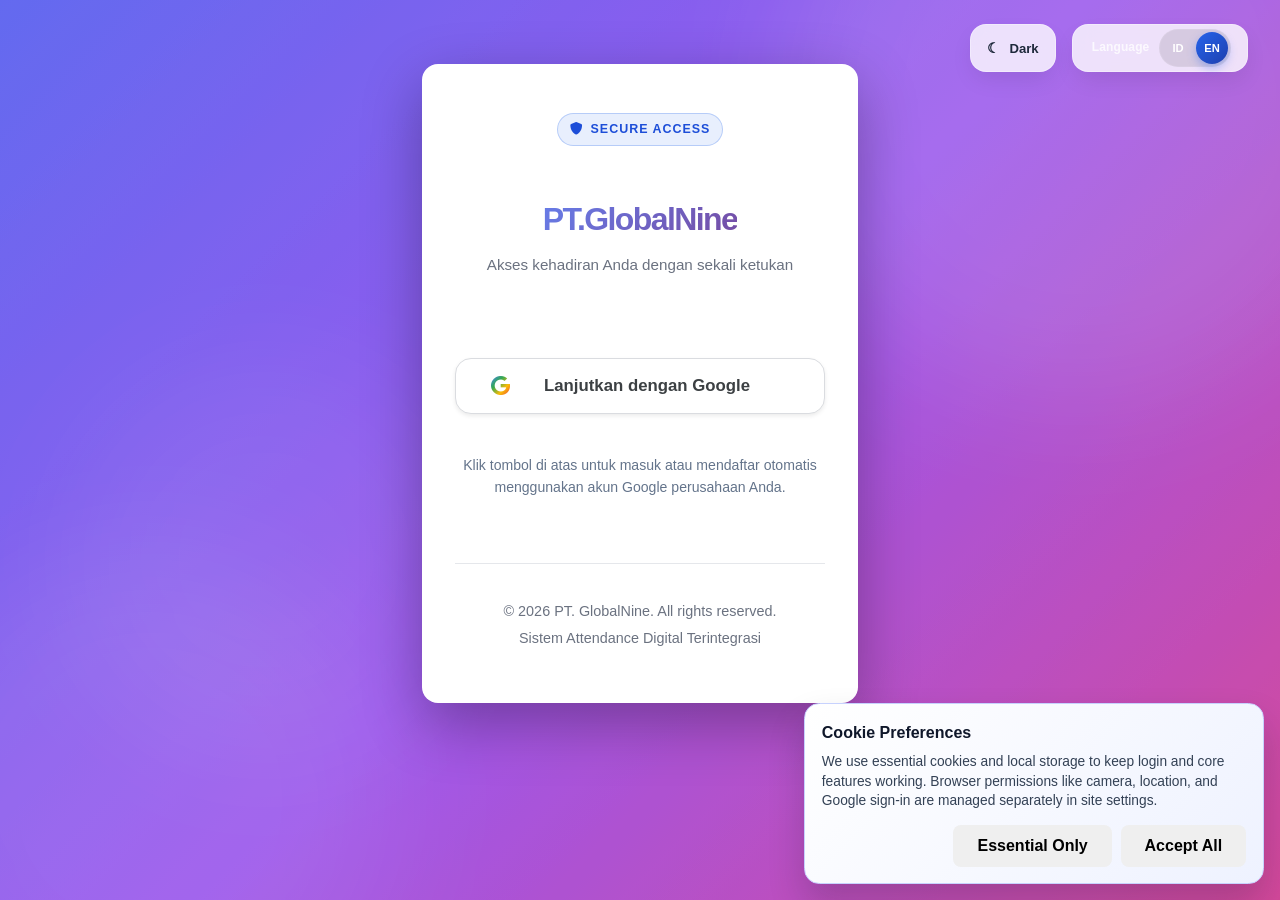
==== commit 302c9080: "fake gps non aktif acc" ====
--- a/index.html
+++ b/index.html
@@ -8,6 +8,11 @@
     <link rel="stylesheet" href="https://cdnjs.cloudflare.com/ajax/libs/font-awesome/6.0.0/css/all.min.css">
 </head>
 <body class="login-page">
+    <div class="auth-top-bar">
+        <div class="header-actions">
+            <!-- Toggles will be injected here by script.js -->
+        </div>
+    </div>
     <div class="login-background">
         <div class="shape shape-1"></div>
         <div class="shape shape-2"></div>
@@ -27,8 +32,10 @@
             
             <div class="google-login-section">
                 <button type="button" class="google-auth-btn primary-auth" data-auth-mode="signin">
-                    <i class="fab fa-google"></i>
-                    Masuk dengan Google
+                    <div class="google-icon-wrapper">
+                        <i class="fab fa-google"></i>
+                    </div>
+                    <span class="google-btn-text">Lanjutkan dengan Google</span>
                 </button>
             </div>
 
@@ -38,7 +45,7 @@
 
             <div class="login-footer">
                 <p>© 2026 PT. GlobalNine. All rights reserved.</p>
-                <p style="font-size: 0.75rem; color: #94a3b8; margin-top: 0.5rem;">Sistem Presensi Digital Terintegrasi</p>
+                <p class="footer-note">Sistem Presensi Digital Terintegrasi</p>
             </div>
         </div>
     </div>
--- a/css/style.css
+++ b/css/style.css
@@ -1,6847 +1,7602 @@
-/* ==================== COLOR VARIABLES & RESET ==================== */
-:root {
-    --primary-color: #3b82f6;
-    --primary-dark: #1e40af;
-    --secondary-color: #10b981;
-    --warning-color: #f97316;
-    --danger-color: #ef4444;
-    --light-bg: #f9fafb;
-    --card-bg: #ffffff;
-    --sidebar-bg: #1f2937;
-    --text-primary: #111827;
-    --text-secondary: #6b7280;
-    --border-color: #e5e7eb;
-    --shadow-sm: 0 1px 2px rgba(0, 0, 0, 0.05);
-    --shadow-md: 0 4px 6px rgba(0, 0, 0, 0.1);
-    --shadow-lg: 0 10px 15px rgba(0, 0, 0, 0.1);
-    --motion-duration-fast: 0.18s;
-    --motion-duration-base: 0.24s;
-    --motion-ease-standard: cubic-bezier(0.22, 1, 0.36, 1);
-}
-
-* {
-    margin: 0;
-    padding: 0;
-    box-sizing: border-box;
-}
-
-html {
-    scroll-behavior: smooth;
-}
-
-body {
-    font-family: -apple-system, BlinkMacSystemFont, 'Segoe UI', 'Roboto', 'Oxygen', 'Ubuntu', 'Cantarell', sans-serif;
-    background-color: var(--light-bg);
-    color: var(--text-primary);
-    line-height: 1.6;
-}
-
-/* ==================== USER HIGH CONTRAST THEME ==================== */
-body.user-theme {
-    background: radial-gradient(circle at top right, #e9f2ff 0%, #f5f9ff 30%, #f3f4f6 100%);
-    color: #0f172a;
-}
-
-body.user-theme .main-content {
-    background: transparent;
-}
-
-body.user-theme .sidebar {
-    background: linear-gradient(180deg, #0f172a 0%, #111827 100%);
-    border-right: 1px solid rgba(255, 255, 255, 0.08);
-}
-
-body.user-theme .sidebar-header h2 {
-    color: #ffffff;
-}
-
-body.user-theme .sidebar-header .subtitle {
-    color: rgba(255, 255, 255, 0.84);
-}
-
-body.user-theme .nav-item {
-    color: rgba(255, 255, 255, 0.92);
-}
-
-body.user-theme .nav-item:hover {
-    background-color: rgba(59, 130, 246, 0.28);
-}
-
-body.user-theme .nav-item.active {
-    background: linear-gradient(135deg, #2563eb 0%, #1d4ed8 100%);
-}
-
-body.user-theme .dashboard-header h1,
-body.user-theme .page-header h1,
-body.user-theme #userName,
-body.user-theme #currentDate,
-body.user-theme #currentDateTime {
-    color: #ffffff !important;
-}
-
-body.user-theme .dashboard-header p,
-body.user-theme .page-header p {
-    color: rgba(255, 255, 255, 0.95) !important;
-}
-
-body.user-theme .card-header p {
-    color: #334155;
-}
-
-body.user-theme .card,
-body.user-theme .kpi-card,
-body.user-theme .activity-item,
-body.user-theme .balance-item,
-body.user-theme .status-item,
-body.user-theme .announcement-item,
-body.user-theme .table-container,
-body.user-theme .form-section,
-body.user-theme .modal-content {
-    background-color: #ffffff;
-    border: 1px solid #cfd8e3;
-    box-shadow: 0 8px 20px rgba(2, 6, 23, 0.08);
-}
-
-body.user-theme .card-header {
-    border-bottom-color: #d5dee9;
-}
-
-body.user-theme .card-header h3,
-body.user-theme .activity-description,
-body.user-theme .kpi-title,
-body.user-theme .profile-info-value {
-    color: #0f172a;
-}
-
-body.user-theme .activity-time,
-body.user-theme .balance-label,
-body.user-theme .profile-info-label {
-    color: #475569;
-}
-
-body.user-theme .action-btn.primary,
-body.user-theme .btn.primary {
-    background: linear-gradient(135deg, #2563eb 0%, #1e40af 100%);
-    color: #ffffff;
-}
-
-body.user-theme .action-btn.secondary,
-body.user-theme .btn.secondary {
-    background: linear-gradient(135deg, #10b981 0%, #047857 100%);
-    color: #ffffff;
-}
-
-body.user-theme .btn,
-body.user-theme .action-btn {
-    box-shadow: 0 6px 14px rgba(15, 23, 42, 0.15);
-}
-
-body.user-theme input,
-body.user-theme select,
-body.user-theme textarea {
-    background-color: #ffffff;
-    color: #0f172a;
-    border: 1px solid #9fb1c7;
-}
-
-body.user-theme input:focus,
-body.user-theme select:focus,
-body.user-theme textarea:focus {
-    border-color: #2563eb;
-    box-shadow: 0 0 0 3px rgba(37, 99, 235, 0.2);
-}
-
-body.user-theme .notification-btn {
-    background: #ffffff;
-    border: 1px solid #c8d4e6;
-    box-shadow: 0 4px 12px rgba(15, 23, 42, 0.12);
-}
-
-body.user-theme .bell-icon {
-    color: #1d4ed8;
-}
-
-/* ==================== ADMIN THEME ALIGNED WITH USER ==================== */
-body.admin-theme {
-    background: radial-gradient(circle at top right, #e9f2ff 0%, #f5f9ff 30%, #f3f4f6 100%);
-    color: #0f172a;
-}
-
-body.admin-theme .main-content {
-    background: transparent;
-}
-
-body.admin-theme .sidebar {
-    background: linear-gradient(180deg, #0f172a 0%, #111827 100%);
-    border-right: 1px solid rgba(255, 255, 255, 0.08);
-}
-
-body.admin-theme .sidebar-header h2 {
-    color: #ffffff;
-}
-
-body.admin-theme .sidebar-header .subtitle {
-    color: rgba(255, 255, 255, 0.84);
-}
-
-body.admin-theme .nav-item {
-    color: rgba(255, 255, 255, 0.92);
-}
-
-body.admin-theme .nav-item:hover {
-    background-color: rgba(59, 130, 246, 0.28);
-}
-
-body.admin-theme .nav-item.active {
-    background: linear-gradient(135deg, #2563eb 0%, #1d4ed8 100%);
-}
-
-body.admin-theme .dashboard-header h1,
-body.admin-theme .page-header h1,
-body.admin-theme .page-date {
-    color: #ffffff !important;
-}
-
-body.admin-theme .dashboard-header p,
-body.admin-theme .page-header p {
-    color: rgba(255, 255, 255, 0.95) !important;
-}
-
-body.admin-theme .card-header p {
-    color: #334155;
-}
-
-body.admin-theme .card,
-body.admin-theme .kpi-card,
-body.admin-theme .activity-item,
-body.admin-theme .balance-item,
-body.admin-theme .status-item,
-body.admin-theme .announcement-item,
-body.admin-theme .table-container,
-body.admin-theme .form-section,
-body.admin-theme .modal-content {
-    background-color: #ffffff;
-    border: 1px solid #cfd8e3;
-    box-shadow: 0 8px 20px rgba(2, 6, 23, 0.08);
-}
-
-body.admin-theme .card-header {
-    border-bottom-color: #d5dee9;
-}
-
-body.admin-theme .card-header h3,
-body.admin-theme .activity-description,
-body.admin-theme .kpi-title,
-body.admin-theme .profile-info-value {
-    color: #0f172a;
-}
-
-body.admin-theme .activity-time,
-body.admin-theme .balance-label,
-body.admin-theme .profile-info-label {
-    color: #475569;
-}
-
-body.admin-theme .action-btn.primary,
-body.admin-theme .btn.primary {
-    background: linear-gradient(135deg, #2563eb 0%, #1e40af 100%);
-    color: #ffffff;
-}
-
-body.admin-theme .action-btn.secondary,
-body.admin-theme .btn.secondary {
-    background: linear-gradient(135deg, #10b981 0%, #047857 100%);
-    color: #ffffff;
-}
-
-body.admin-theme .btn,
-body.admin-theme .action-btn {
-    box-shadow: 0 6px 14px rgba(15, 23, 42, 0.15);
-}
-
-body.admin-theme input,
-body.admin-theme select,
-body.admin-theme textarea {
-    background-color: #ffffff;
-    color: #0f172a;
-    border: 1px solid #9fb1c7;
-}
-
-body.admin-theme input:focus,
-body.admin-theme select:focus,
-body.admin-theme textarea:focus {
-    border-color: #2563eb;
-    box-shadow: 0 0 0 3px rgba(37, 99, 235, 0.2);
-}
-
-body.admin-theme .notification-btn {
-    background: #ffffff;
-    border: 1px solid #c8d4e6;
-    box-shadow: 0 4px 12px rgba(15, 23, 42, 0.12);
-}
-
-body.admin-theme .bell-icon {
-    color: #1d4ed8;
-}
-
-/* ==================== POPUP NOTIFICATION ==================== */
-.app-toast-container {
-    position: fixed;
-    top: 1rem;
-    right: 1rem;
-    z-index: 9999;
-    display: flex;
-    flex-direction: column;
-    gap: 0.6rem;
-    pointer-events: none;
-}
-
-.app-toast {
-    min-width: 280px;
-    max-width: 360px;
-    padding: 0.75rem 0.9rem;
-    border-radius: 0.75rem;
-    background: linear-gradient(135deg, rgba(255, 255, 255, 0.99) 0%, rgba(241, 247, 255, 0.98) 100%);
-    border: 1px solid #b7cdfa;
-    border-left: 5px solid #3b82f6;
-    box-shadow: 0 16px 34px rgba(17, 24, 39, 0.2);
-    backdrop-filter: blur(6px);
-    display: flex;
-    align-items: flex-start;
-    gap: 0.65rem;
-    transform: translateY(-8px);
-    opacity: 0;
-    transition: all 0.22s ease;
-}
-
-.app-toast.show {
-    transform: translateY(0);
-    opacity: 1;
-}
-
-.app-toast-icon {
-    width: 24px;
-    height: 24px;
-    border-radius: 50%;
-    display: inline-flex;
-    align-items: center;
-    justify-content: center;
-    background: linear-gradient(135deg, #3b82f6 0%, #1e40af 100%);
-    color: white;
-    flex-shrink: 0;
-    margin-top: 0.1rem;
-    font-size: 0.75rem;
-}
-
-.app-toast-text {
-    font-size: 0.93rem;
-    color: #0f172a;
-    line-height: 1.35;
-    font-weight: 600;
-}
-
-.app-toast.success {
-    background: linear-gradient(135deg, rgba(236, 253, 245, 0.96) 0%, rgba(220, 252, 231, 0.95) 100%);
-    border-color: #86efac;
-    border-left-color: #22c55e;
-}
-
-.app-toast.success .app-toast-icon {
-    background: linear-gradient(135deg, #22c55e 0%, #15803d 100%);
-}
-
-.app-toast.warning {
-    background: linear-gradient(135deg, rgba(255, 247, 237, 0.96) 0%, rgba(254, 243, 199, 0.95) 100%);
-    border-color: #fdba74;
-    border-left-color: #f59e0b;
-}
-
-.app-toast.warning .app-toast-icon {
-    background: linear-gradient(135deg, #f59e0b 0%, #c2410c 100%);
-}
-
-.app-toast.error {
-    background: linear-gradient(135deg, rgba(254, 242, 242, 0.96) 0%, rgba(254, 226, 226, 0.95) 100%);
-    border-color: #fca5a5;
-    border-left-color: #ef4444;
-}
-
-.app-toast.error .app-toast-icon {
-    background: linear-gradient(135deg, #ef4444 0%, #b91c1c 100%);
-}
-
-/* ==================== GLOBAL THEME TOGGLE ==================== */
-.theme-toggle-btn {
-    border: 1px solid #c7d2fe;
-    background: linear-gradient(135deg, #ffffff 0%, #eef2ff 100%);
-    color: #ffffff;
-    border-radius: 999px;
-    padding: 0.42rem 0.78rem;
-    display: inline-flex;
-    align-items: center;
-    gap: 0.42rem;
-    font-size: 0.82rem;
-    font-weight: 700;
-    cursor: pointer;
-    box-shadow: 0 6px 16px rgba(15, 23, 42, 0.12);
-    transition: transform 0.18s ease, box-shadow 0.18s ease, border-color 0.2s ease, background-color 0.2s ease;
-}
-
-.theme-toggle-btn.in-header {
-    background: rgba(255, 255, 255, 0.2);
-    border: 1px solid rgba(255, 255, 255, 0.3);
-    color: white;
-    backdrop-filter: blur(4px);
-}
-
-.theme-toggle-btn.in-header:hover {
-    background: rgba(255, 255, 255, 0.3);
-}
-
-.theme-toggle-btn:hover {
-    transform: translateY(-1px);
-    box-shadow: 0 9px 18px rgba(15, 23, 42, 0.16);
-}
-
-.theme-toggle-btn:focus-visible {
-    outline: 3px solid rgba(59, 130, 246, 0.34);
-    outline-offset: 2px;
-}
-
-.theme-toggle-btn .theme-toggle-icon {
-    font-size: 0.9rem;
-    line-height: 1;
-}
-
-.theme-toggle-btn.in-header {
-    margin-right: 0;
-    height: 40px;
-    min-height: 40px;
-    padding-top: 0;
-    padding-bottom: 0;
-}
-
-.theme-toggle-btn.floating {
-    position: fixed;
-    top: 1rem;
-    right: 1rem;
-    z-index: 9998;
-}
-
-/* ==================== GLOBAL LANGUAGE SWITCHER ==================== */
-.lang-switcher {
-    border: 1px solid rgba(255, 255, 255, 0.3);
-    background: rgba(255, 255, 255, 0.2);
-    color: white;
-    border-radius: 999px;
-    padding: 0.24rem 0.5rem;
-    display: inline-flex;
-    align-items: center;
-    gap: 0.45rem;
-    box-shadow: 0 4px 12px rgba(0, 0, 0, 0.1);
-    margin-right: 0;
-    min-height: 40px;
-    backdrop-filter: blur(4px);
-}
-
-.lang-switcher.in-header,
-.header-actions > .lang-switcher,
-.top-bar-right > .lang-switcher,
-.header-actions > .theme-toggle-btn.in-header,
-.top-bar-right > .theme-toggle-btn.in-header {
-    align-self: center;
-}
-
-.lang-switcher.floating {
-    position: fixed;
-    top: 1rem;
-    right: 1rem;
-    z-index: 9998;
-}
-
-.lang-switcher.in-sidebar {
-    width: 100%;
-    justify-content: space-between;
-    border-radius: 0.75rem;
-    margin: 0.75rem 0 0;
-    padding: 0.4rem 0.5rem;
-}
-
-.sidebar .lang-switcher.in-sidebar .lang-switcher-label {
-    display: inline-flex;
-    font-size: 0.78rem;
-    color: #475569;
-}
-
-.lang-switcher-label {
-    font-size: 0.72rem;
-    font-weight: 800;
-    letter-spacing: 0.01em;
-    color: #ffffff;
-    margin-left: 0.2rem;
-}
-
-.lang-switcher-group {
-    background: rgba(0, 0, 0, 0.1);
-    border: 1px solid rgba(255, 255, 255, 0.1);
-    border-radius: 999px;
-    display: inline-flex;
-    align-items: center;
-    padding: 2px;
-    gap: 2px;
-}
-
-.lang-switcher-btn {
-    border: none;
-    background: transparent;
-    color: #ffffff;
-    border-radius: 999px;
-    height: 26px;
-    min-width: 34px;
-    padding: 0 0.48rem;
-    font-size: 0.72rem;
-    font-weight: 800;
-    cursor: pointer;
-    transition: transform 0.14s ease, background-color 0.18s ease, color 0.18s ease, box-shadow 0.18s ease;
-}
-
-.lang-switcher-btn:hover {
-    transform: translateY(-1px);
-}
-
-.lang-switcher-btn.active {
-    background: linear-gradient(135deg, #2563eb 0%, #1e40af 100%);
-    color: #ffffff;
-    box-shadow: 0 4px 10px rgba(37, 99, 235, 0.35);
-}
-
-.lang-switcher-btn:focus-visible {
-    outline: 3px solid rgba(59, 130, 246, 0.34);
-    outline-offset: 1px;
-}
-
-/* ==================== COOKIE CONSENT ==================== */
-.cookie-consent {
-    position: fixed;
-    right: 1rem;
-    bottom: 1rem;
-    width: min(460px, calc(100vw - 2rem));
-    z-index: 10001;
-    border-radius: 0.95rem;
-    border: 1px solid #c7d2fe;
-    background: linear-gradient(135deg, #ffffff 0%, #eef2ff 100%);
-    box-shadow: 0 20px 36px rgba(15, 23, 42, 0.2);
-}
-
-.cookie-consent.is-hidden {
-    display: none;
-}
-
-.cookie-consent-content {
-    padding: 1rem 1.05rem 1rem;
-}
-
-.cookie-consent-title {
-    font-size: 1rem;
-    font-weight: 800;
-    color: #0f172a;
-    margin-bottom: 0.35rem;
-}
-
-.cookie-consent-description {
-    font-size: 0.86rem;
-    line-height: 1.45;
-    color: #334155;
-    margin-bottom: 0.85rem;
-}
-
-.cookie-consent-actions {
-    display: flex;
-    gap: 0.55rem;
-    justify-content: flex-end;
-    flex-wrap: wrap;
-}
-
-body.theme-dark .cookie-consent {
-    border-color: rgba(148, 163, 184, 0.34);
-    background: linear-gradient(135deg, #0f172a 0%, #1e293b 100%);
-}
-
-body.theme-dark .cookie-consent-title {
-    color: #e2e8f0;
-}
-
-body.theme-dark .cookie-consent-description {
-    color: #cbd5e1;
-}
-
-/* ==================== GLOBAL DARK THEME ==================== */
-body.theme-dark {
-    background: radial-gradient(circle at 85% 0%, #1f314f 0%, #0d1728 44%, #070c16 100%);
-    color: #d9e3f2;
-}
-
-body.theme-dark .main-content,
-body.theme-dark .dashboard-header,
-body.theme-dark .top-bar,
-body.theme-dark .page-header,
-body.theme-dark .attendance-section,
-body.theme-dark .card,
-body.theme-dark .kpi-card,
-body.theme-dark .activity-item,
-body.theme-dark .balance-item,
-body.theme-dark .status-item,
-body.theme-dark .announcement-item,
-body.theme-dark .clock-in-item,
-body.theme-dark .table-container,
-body.theme-dark .form-section,
-body.theme-dark .modal-content,
-body.theme-dark .notification-panel,
-body.theme-dark .app-confirm-dialog,
-.login-card {
-    background: var(--card-bg);
-    padding: clamp(2rem, 5vw, 3rem);
-    border-radius: 1.5rem;
-    box-shadow: 0 15px 35px rgba(0, 0, 0, 0.1), 0 5px 15px rgba(0, 0, 0, 0.05);
-    width: 100%;
-    max-width: 420px;
-    position: relative;
-    z-index: 5;
-    display: flex;
-    flex-direction: column;
-    gap: 1.5rem;
-    text-align: center;
-    margin: 2rem auto;
-}
-
-.login-page .theme-toggle-btn.in-header,
-.login-page .lang-switcher.in-header {
-    position: fixed;
-    top: 1.5rem;
-    z-index: 100;
-    background: #2563eb;
-    color: white;
-    box-shadow: 0 4px 15px rgba(37, 99, 235, 0.4);
-    border: none;
-    padding: 0.6rem 1.2rem;
-    font-weight: 600;
-}
-
-.login-page .theme-toggle-btn.in-header:hover,
-.login-page .lang-switcher.in-header:hover {
-    background: #1d4ed8;
-    transform: translateY(-2px);
-}
-
-body.theme-dark.login-page .theme-toggle-btn.in-header,
-body.theme-dark.login-page .lang-switcher.in-header {
-    background: #1e293b;
-    color: #38bdf8;
-    box-shadow: 0 4px 15px rgba(0, 0, 0, 0.3);
-    border: 1px solid #334155;
-}
-
-.login-page .theme-toggle-btn.in-header {
-    right: 14.5rem;
-    border-radius: 99px;
-    height: 48px;
-    display: flex;
-    align-items: center;
-}
-
-.login-page .lang-switcher.in-header {
-    right: 1.5rem;
-    border-radius: 0.75rem;
-    height: 48px;
-}
-
-.login-header h1 {
-    font-size: 2.75rem;
-    font-weight: 900;
-    margin: 1.5rem 0 0.5rem;
-    background: linear-gradient(135deg, #1e40af 0%, #3b82f6 100%);
-    -webkit-background-clip: text;
-    background-clip: text;
-    -webkit-text-fill-color: transparent;
-    letter-spacing: -0.05em;
-}
-
-body.theme-dark .login-card h1 {
-    color: #60a5fa;
-}
-
-.google-login-section {
-    margin: 0.5rem 0;
-    display: flex;
-    justify-content: center;
-    min-height: 44px;
-}
-
-.google-auth-btn.primary-auth {
-    width: 100%;
-    padding: 1rem 1.5rem;
-    font-size: 1.1rem;
-    font-weight: 700;
-    border-radius: 0.75rem;
-    background: linear-gradient(135deg, #4285f4 0%, #34a853 30%, #fbbc05 60%, #ea4335 100%);
-    background-size: 200% auto;
-    color: white;
-    border: none;
-    cursor: pointer;
-    display: flex;
-    align-items: center;
-    justify-content: center;
-    gap: 0.75rem;
-    box-shadow: 0 8px 20px rgba(66, 133, 244, 0.3);
-    transition: all 0.3s cubic-bezier(0.24, 0.22, 0.31, 1.07);
-}
-
-.google-auth-btn.primary-auth:hover {
-    transform: translateY(-3px);
-    box-shadow: 0 12px 25px rgba(66, 133, 244, 0.4);
-    background-position: right center;
-}
-
-.google-auth-btn.primary-auth:active {
-    transform: translateY(-1px);
-}
-
-.auth-info-footer {
-    font-size: 0.88rem;
-    color: var(--text-secondary);
-    line-height: 1.5;
-    padding: 0 0.5rem;
-}
-
-body.theme-dark .login-card {
-    background: #111b2e;
-    border: 1px solid #2e4668;
-    box-shadow: 0 20px 45px rgba(0, 0, 0, 0.4);
-}
-
-body.theme-dark .auth-info-footer {
-    color: #94a3b8;
-}
-
-body.theme-dark .google-auth-btn.primary-auth {
-    box-shadow: 0 8px 25px rgba(0, 0, 0, 0.3);
-}
-
-body.theme-dark .login-card,
-body.theme-dark .password-field,
-body.theme-dark .dropdown-menu,
-body.theme-dark .profile-page-grid .card,
-body.theme-dark .profile-page-grid .card-body {
-    background: #111b2e;
-    border-color: #2e4668;
-    color: #d9e3f2;
-    box-shadow: 0 12px 26px rgba(2, 6, 23, 0.56);
-}
-
-body.theme-dark .sidebar {
-    background: linear-gradient(180deg, #070d1a 0%, #0d1728 100%);
-    border-right: 1px solid #1f324f;
-}
-
-body.theme-dark .card-header,
-body.theme-dark .notification-panel-header,
-body.theme-dark .notification-panel-footer,
-body.theme-dark .clock-in-item,
-body.theme-dark .announcement-item,
-body.theme-dark .status-item,
-body.theme-dark .balance-item,
-body.theme-dark .kpi-card,
-body.theme-dark .top-bar,
-body.theme-dark .attendance-section {
-    border-color: #2e4668;
-}
-
-body.theme-dark h1,
-body.theme-dark h2,
-body.theme-dark h3,
-body.theme-dark h4,
-body.theme-dark h5,
-body.theme-dark .kpi-value,
-body.theme-dark .card-header h2,
-body.theme-dark .card-header h3,
-body.theme-dark .page-header h1,
-body.theme-dark .dashboard-header h1,
-body.theme-dark .login-header h1,
-body.theme-dark .clock-in-name,
-body.theme-dark .announcement-item h3,
-body.theme-dark .profile-name,
-body.theme-dark .profile-info-value {
-    color: #f1f6ff;
-}
-
-body.theme-dark p,
-body.theme-dark span,
-body.theme-dark label,
-body.theme-dark .page-header p,
-body.theme-dark .dashboard-header p,
-body.theme-dark .card-header p,
-body.theme-dark .announcement-item p,
-body.theme-dark .clock-in-location,
-body.theme-dark .clock-in-time,
-body.theme-dark .activity-time,
-body.theme-dark .activity-description,
-body.theme-dark .balance-label,
-body.theme-dark .profile-info-label,
-body.theme-dark .auth-alt-link,
-body.theme-dark .login-subtitle,
-body.theme-dark .form-helper,
-body.theme-dark .view-all,
-body.theme-dark .attendance-description {
-    color: #9fb2cb;
-}
-
-body.theme-dark .nav-item,
-body.theme-dark .settings-link {
-    color: rgba(217, 227, 242, 0.93);
-}
-
-body.theme-dark .nav-item:hover,
-body.theme-dark .settings-link:hover {
-    background-color: rgba(56, 189, 248, 0.2);
-}
-
-body.theme-dark .nav-item.active {
-    background: linear-gradient(135deg, #0ea5e9 0%, #1d4ed8 100%);
-}
-
-body.theme-dark .search-box input,
-body.theme-dark input,
-body.theme-dark select,
-body.theme-dark textarea,
-body.theme-dark .form-group select,
-body.theme-dark .form-group input[type="text"],
-body.theme-dark .form-group input[type="number"],
-body.theme-dark .form-group input[type="date"],
-body.theme-dark .form-group input[type="email"],
-body.theme-dark .form-group input[type="tel"],
-body.theme-dark .form-group input[type="file"],
-body.theme-dark .form-group textarea,
-body.theme-dark .elegant-form .form-group input,
-body.theme-dark .elegant-form .form-group select,
-body.theme-dark .elegant-form .form-group textarea {
-    background-color: #0d1728;
-    color: #d9e3f2;
-    border-color: #385474;
-}
-
-body.theme-dark .search-box input::placeholder,
-body.theme-dark input::placeholder,
-body.theme-dark textarea::placeholder {
-    color: #7f95b2;
-}
-
-body.theme-dark .search-box input:focus,
-body.theme-dark input:focus,
-body.theme-dark select:focus,
-body.theme-dark textarea:focus,
-body.theme-dark .filter-select:focus,
-body.theme-dark .form-group select:focus,
-body.theme-dark .form-group input[type="text"]:focus,
-body.theme-dark .form-group input[type="number"]:focus,
-body.theme-dark .form-group input[type="date"]:focus,
-body.theme-dark .form-group input[type="email"]:focus,
-body.theme-dark .form-group input[type="tel"]:focus,
-body.theme-dark .form-group textarea:focus,
-body.theme-dark .elegant-form .form-group input:focus,
-body.theme-dark .elegant-form .form-group select:focus,
-body.theme-dark .elegant-form .form-group textarea:focus {
-    border-color: #38bdf8;
-    box-shadow: 0 0 0 3px rgba(56, 189, 248, 0.24);
-}
-
-body.theme-dark .notification-btn,
-body.theme-dark .user-profile,
-body.theme-dark .avatar,
-body.theme-dark .download-btn,
-body.theme-dark .create-btn,
-body.theme-dark .filter-select,
-body.theme-dark .google-auth-btn,
-body.theme-dark .password-toggle {
-    background-color: #16243c;
-    border-color: #385474;
-    color: #d9e3f2;
-}
-
-body.theme-dark .notification-btn {
-    background: linear-gradient(135deg, #173152 0%, #101d31 100%);
-    border-color: #38bdf8;
-    box-shadow: 0 8px 18px rgba(14, 165, 233, 0.26);
-}
-
-body.theme-dark .notification-btn[aria-expanded="true"] {
-    border-color: #7dd3fc;
-    box-shadow: 0 10px 22px rgba(14, 165, 233, 0.34);
-    background: linear-gradient(135deg, #0ea5e9 0%, #1d4ed8 100%);
-}
-
-body.theme-dark .bell-icon,
-body.theme-dark .bell-icon i {
-    color: #d7efff;
-    text-shadow: none;
-}
-
-body.theme-dark .notification-badge {
-    background: linear-gradient(135deg, #fb7185 0%, #e11d48 100%);
-    border-color: #0f172a;
-    color: #fff1f2;
-    box-shadow: 0 6px 14px rgba(225, 29, 72, 0.44);
-}
-
-body.theme-dark .notification-panel {
-    background: linear-gradient(180deg, #0f1a2c 0%, #0d1728 100%);
-    border-color: #2e4668;
-    box-shadow: 0 18px 36px rgba(2, 6, 23, 0.7);
-}
-
-body.theme-dark .notification-panel-header,
-body.theme-dark .notification-panel-footer {
-    border-color: #2a3f5f;
-}
-
-body.theme-dark .notification-panel-header h4 {
-    color: #d9e3f2;
-}
-
-body.theme-dark .notification-panel-header button,
-body.theme-dark .notification-panel-footer button,
-body.theme-dark .notification-mark-read {
-    color: #93ddff;
-}
-
-body.theme-dark .notification-panel-header button:hover,
-body.theme-dark .notification-panel-footer button:hover,
-body.theme-dark .notification-mark-read:hover {
-    color: #e0f2fe;
-}
-
-body.theme-dark .notification-item {
-    background: linear-gradient(135deg, #12223a 0%, #0d192d 100%);
-    border: 1px solid #324d71;
-    border-left-width: 4px;
-    box-shadow: inset 0 0 0 1px rgba(148, 163, 184, 0.08);
-}
-
-body.theme-dark .notification-item.type-reminder {
-    border-left-color: #f59e0b;
-    background: linear-gradient(135deg, #241804 0%, #1a1306 100%);
-}
-
-body.theme-dark .notification-item.type-success {
-    border-left-color: #10b981;
-    background: linear-gradient(135deg, #06231f 0%, #041a16 100%);
-}
-
-body.theme-dark .notification-item.type-warning {
-    border-left-color: #ef4444;
-    background: linear-gradient(135deg, #2a0f12 0%, #1e0b0d 100%);
-}
-
-body.theme-dark .notification-item.is-read {
-    opacity: 0.82;
-    background: linear-gradient(135deg, #111b2e 0%, #0d1728 100%);
-    border-left-color: #6f86a7;
-}
-
-body.theme-dark .notification-item h5 {
-    color: #f8fafc;
-}
-
-body.theme-dark .notification-item p {
-    color: #c6d8ef;
-}
-
-body.theme-dark .notification-time,
-body.theme-dark .notification-empty {
-    color: #8ea3bf;
-}
-
-body.theme-dark .app-toast {
-    background: linear-gradient(135deg, rgba(15, 27, 46, 0.98) 0%, rgba(15, 38, 67, 0.98) 100%);
-    border-color: #2e4668;
-    border-left-color: #38bdf8;
-    box-shadow: 0 18px 34px rgba(2, 6, 23, 0.62);
-}
-
-body.theme-dark .app-toast .app-toast-text {
-    color: #d9e3f2;
-}
-
-body.theme-dark .app-toast.success {
-    background: linear-gradient(135deg, rgba(6, 35, 31, 0.98) 0%, rgba(7, 43, 35, 0.98) 100%);
-    border-color: #14532d;
-    border-left-color: #22c55e;
-}
-
-body.theme-dark .app-toast.warning {
-    background: linear-gradient(135deg, rgba(43, 28, 8, 0.98) 0%, rgba(30, 20, 6, 0.98) 100%);
-    border-color: #854d0e;
-    border-left-color: #f59e0b;
-}
-
-body.theme-dark .app-toast.error {
-    background: linear-gradient(135deg, rgba(55, 18, 22, 0.98) 0%, rgba(39, 12, 15, 0.98) 100%);
-    border-color: #7f1d1d;
-    border-left-color: #ef4444;
-}
-
-body.theme-dark .login-background .shape {
-    opacity: 0.22;
-}
-
-body.theme-dark .auth-divider::before,
-body.theme-dark .auth-divider::after,
-body.theme-dark .card-header,
-body.theme-dark .table-container table,
-body.theme-dark .table-container th,
-body.theme-dark .table-container td {
-    border-color: #2e4668;
-}
-
-body.theme-dark .login-btn,
-body.theme-dark .btn-primary,
-body.theme-dark .action-btn.primary,
-body.theme-dark .btn.primary {
-    background: linear-gradient(135deg, #0ea5e9 0%, #1d4ed8 100%);
-    color: #ffffff;
-}
-
-body.theme-dark .action-btn.secondary,
-body.theme-dark .btn.secondary,
-body.theme-dark .btn-success {
-    background: linear-gradient(135deg, #14b8a6 0%, #0f766e 100%);
-    color: #ffffff;
-}
-
-body.theme-dark .login-footer,
-body.theme-dark .auth-badge,
-body.theme-dark .auth-divider span {
-    background: #0d1728;
-    color: #bdcce0;
-    border-color: #2e4668;
-}
-
-body.theme-dark .theme-toggle-btn {
-    border-color: #3c5a7c;
-    background: linear-gradient(135deg, #173152 0%, #0d1728 100%);
-    color: #d9e3f2;
-}
-
-body.theme-dark .lang-switcher {
-    border-color: #3c5a7c;
-    background: linear-gradient(135deg, #173152 0%, #0d1728 100%);
-    color: #d9e3f2;
-}
-
-body.theme-dark .lang-switcher-label {
-    color: #c9d8ea;
-}
-
-body.theme-dark .sidebar .lang-switcher.in-sidebar .lang-switcher-label {
-    color: #cbd5e1;
-}
-
-body.theme-dark .lang-switcher-group {
-    background: rgba(15, 23, 42, 0.45);
-    border-color: rgba(72, 103, 138, 0.75);
-}
-
-body.theme-dark .lang-switcher-btn {
-    color: #d9e3f2;
-}
-
-body.theme-dark .lang-switcher-btn.active {
-    background: linear-gradient(135deg, #0ea5e9 0%, #1d4ed8 100%);
-}
-
-body.theme-dark .announcement-file-item,
-body.theme-dark .announcement-image-item {
-    background: #14233a;
-    border-color: #2e4668;
-}
-
-body.theme-dark .announcement-file-preview-wrap {
-    background: #0d1728;
-    border-color: #2e4668;
-}
-
-body.theme-dark .announcement-file-type-badge {
-    background: #163353;
-    border-color: #3a5e86;
-    color: #cbe7ff;
-}
-
-body.theme-dark .announcement-file-name {
-    color: #d9e3f2;
-}
-
-body.theme-dark .announcement-file-link {
-    background: #12233a;
-    border-color: #34506f;
-    color: #98d8ff;
-}
-
-body.theme-dark .announcement-file-link:hover {
-    background: #16304f;
-}
-
-body.theme-dark .announcement-preview-frame,
-body.theme-dark .announcement-preview-image {
-    border-color: #2e4668;
-    background: #0d1728;
-}
-
-@media (max-width: 768px) {
-    .theme-toggle-btn.in-header {
-        margin-right: 0;
-        width: 40px;
-        height: 40px;
-        min-width: 40px;
-        padding: 0;
-        border-radius: 50%;
-        justify-content: center;
-        gap: 0;
-    }
-
-    .theme-toggle-btn .theme-toggle-label {
-        display: none;
-    }
-
-    .theme-toggle-btn.in-header .theme-toggle-icon {
-        font-size: 1rem;
-    }
-
-    .lang-switcher {
-        gap: 0.3rem;
-        margin-right: 0;
-        padding: 0.2rem 0.3rem;
-        min-height: 34px;
-    }
-
-    .lang-switcher-label {
-        display: none;
-    }
-
-    .lang-switcher-btn {
-        min-width: 30px;
-        height: 24px;
-        padding: 0 0.4rem;
-    }
-
-    .sidebar .lang-switcher.in-sidebar {
-        min-height: 38px;
-        padding: 0.35rem 0.45rem;
-    }
-
-    .sidebar .lang-switcher.in-sidebar .lang-switcher-label {
-        display: inline-flex;
-    }
-}
-
-.app-confirm-overlay {
-    position: fixed;
-    inset: 0;
-    background: rgba(15, 23, 42, 0.15);
-    backdrop-filter: blur(0px);
-    display: flex;
-    align-items: center;
-    justify-content: center;
-    padding: 1rem;
-    z-index: 10000;
-    opacity: 0;
-    visibility: hidden;
-    pointer-events: none;
-    transition: opacity 0.2s ease, backdrop-filter 0.2s ease, background-color 0.2s ease;
-}
-
-.app-confirm-overlay.open {
-    opacity: 1;
-    visibility: visible;
-    pointer-events: auto;
-    background: rgba(15, 23, 42, 0.45);
-    backdrop-filter: blur(2px);
-}
-
-.app-confirm-overlay.closing {
-    opacity: 0;
-    visibility: visible;
-    pointer-events: none;
-    background: rgba(15, 23, 42, 0.15);
-    backdrop-filter: blur(0px);
-}
-
-.app-confirm-dialog {
-    width: 100%;
-    max-width: 430px;
-    border-radius: 0.95rem;
-    border: 1px solid #bad0f5;
-    background: linear-gradient(180deg, #ffffff 0%, #eff6ff 100%);
-    box-shadow: 0 20px 40px rgba(15, 23, 42, 0.3);
-    padding: 1rem 1.05rem 0.95rem;
-    animation: confirmPopIn 0.18s ease;
-}
-
-.app-confirm-overlay.open .app-confirm-dialog {
-    animation: confirmPopIn 0.18s ease;
-}
-
-.app-confirm-overlay.closing .app-confirm-dialog {
-    animation: confirmPopOut 0.14s ease forwards;
-}
-
-.app-confirm-title {
-    font-size: 1rem;
-    font-weight: 700;
-    color: #0f172a;
-    margin-bottom: 0.35rem;
-}
-
-.app-confirm-message {
-    font-size: 0.92rem;
-    color: #1e293b;
-    margin-bottom: 0.95rem;
-    line-height: 1.4;
-}
-
-.app-confirm-input-wrap {
-    margin-bottom: 0.95rem;
-}
-
-.app-confirm-input {
-    width: 100%;
-    border: 1px solid #bfd0eb;
-    background: #ffffff;
-    color: #0f172a;
-    border-radius: 0.7rem;
-    padding: 0.58rem 0.72rem;
-    font-size: 0.92rem;
-}
-
-.app-confirm-input:focus {
-    outline: none;
-    border-color: #2563eb;
-    box-shadow: 0 0 0 3px rgba(37, 99, 235, 0.2);
-}
-
-.app-confirm-actions {
-    display: flex;
-    justify-content: flex-end;
-    gap: 0.55rem;
-}
-
-.app-confirm-btn {
-    border: 1px solid transparent;
-    border-radius: 999px;
-    padding: 0.45rem 0.9rem;
-    font-size: 0.84rem;
-    font-weight: 700;
-    cursor: pointer;
-    transition: transform 0.16s ease, filter 0.16s ease, box-shadow 0.16s ease;
-}
-
-.app-confirm-btn.cancel {
-    background: #ffffff;
-    color: #1e3a8a;
-    border-color: #bdd0f5;
-}
-
-.app-confirm-btn.confirm {
-    background: linear-gradient(135deg, #2563eb 0%, #1d4ed8 100%);
-    color: #ffffff;
-}
-
-.app-confirm-btn.confirm.danger {
-    background: linear-gradient(135deg, #ef4444 0%, #b91c1c 100%);
-}
-
-.app-confirm-btn.confirm.danger:hover {
-    animation: dangerNudge 0.32s ease;
-    box-shadow: 0 8px 16px rgba(185, 28, 28, 0.26);
-    filter: brightness(1.03);
-}
-
-.app-confirm-btn.confirm.danger:active {
-    transform: scale(0.98);
-}
-
-@keyframes confirmPopIn {
-    from {
-        transform: scale(0.96);
-        opacity: 0;
-    }
-    to {
-        transform: scale(1);
-        opacity: 1;
-    }
-}
-
-@media (max-width: 640px) {
-    .app-toast-container {
-        top: auto;
-        bottom: 1rem;
-        right: 0.75rem;
-        left: 0.75rem;
-    }
-
-    .app-toast {
-        min-width: 100%;
-        max-width: 100%;
-    }
-
-    .app-confirm-dialog {
-        max-width: 100%;
-    }
-}
-
-/* ==================== DASHBOARD LAYOUT ==================== */
-.dashboard-container {
-    display: flex;
-    min-height: 100vh;
-}
-
-/* ==================== SIDEBAR ==================== */
-.sidebar {
-    width: 250px;
-    background-color: var(--sidebar-bg);
-    color: white;
-    padding: 2rem 1.5rem;
-    display: flex;
-    flex-direction: column;
-    position: fixed;
-    height: 100vh;
-    overflow-y: auto;
-    box-shadow: var(--shadow-lg);
-    z-index: 1000;
-}
-
-.sidebar-header {
-    margin-bottom: 3rem;
-}
-
-.sidebar-header h2 {
-    font-size: 1.5rem;
-    font-weight: 700;
-    margin-bottom: 0.25rem;
-}
-
-.sidebar-header .subtitle {
-    font-size: 0.875rem;
-    color: rgba(255, 255, 255, 0.7);
-}
-
-.sidebar-nav {
-    flex: 1;
-    display: flex;
-    flex-direction: column;
-    gap: 0.5rem;
-}
-
-.nav-item {
-    display: flex;
-    align-items: center;
-    gap: 1rem;
-    padding: 0.875rem 1rem;
-    border-radius: 0.5rem;
-    color: rgba(255, 255, 255, 0.8);
-    text-decoration: none;
-    transition: all 0.3s ease;
-    cursor: pointer;
-    font-size: 0.95rem;
-}
-
-.nav-item:hover {
-    background-color: rgba(255, 255, 255, 0.1);
-    color: white;
-}
-
-.nav-item.active {
-    background-color: var(--primary-color);
-    color: white;
-    font-weight: 600;
-}
-
-.nav-item .icon {
-    font-size: 1.25rem;
-}
-
-.sidebar-footer {
-    border-top: 1px solid rgba(255, 255, 255, 0.1);
-    padding-top: 1rem;
-}
-
-.settings-link {
-    display: flex;
-    align-items: center;
-    gap: 1rem;
-    padding: 0.875rem 1rem;
-    border-radius: 0.5rem;
-    color: rgba(255, 255, 255, 0.8);
-    text-decoration: none;
-    transition: all 0.3s ease;
-}
-
-.settings-link:hover {
-    background-color: rgba(255, 255, 255, 0.1);
-    color: white;
-}
-
-/* ==================== MAIN CONTENT ==================== */
-.main-content {
-    margin-left: 250px;
-    flex: 1;
-    background-color: var(--light-bg);
-    padding: 2rem;
-}
-
-.dashboard-header {
-    display: flex;
-    justify-content: space-between;
-    align-items: center;
-    background: linear-gradient(135deg, var(--primary-color) 0%, var(--primary-dark) 100%);
-    padding: 1.5rem 2.5rem;
-    border-radius: 0.75rem;
-    margin-bottom: 2rem;
-    box-shadow: 0 4px 15px rgba(59, 130, 246, 0.2);
-    color: white;
-}
-
-.dashboard-header h1 {
-    margin-bottom: 0.3rem;
-    color: white;
-}
-
-.dashboard-header p {
-    color: rgba(255, 255, 255, 0.9);
-}
-
-.header-actions {
-    display: flex;
-    align-items: center;
-    gap: 0.7rem;
-    position: relative;
-}
-
-/* ==================== TOP BAR ==================== */
-.top-bar {
-    display: flex;
-    justify-content: space-between;
-    align-items: center;
-    background: linear-gradient(135deg, var(--primary-color) 0%, var(--primary-dark) 100%);
-    padding: 1rem 2.5rem;
-    border-radius: 0.75rem;
-    margin-bottom: 2rem;
-    box-shadow: 0 4px 15px rgba(59, 130, 246, 0.2);
-    color: white;
-}
-
-.search-box {
-    position: relative;
-    flex: 1;
-    max-width: 400px;
-}
-
-.search-box input {
-    width: 100%;
-    padding: 0.75rem 1rem 0.75rem 2.75rem;
-    border: 1px solid var(--border-color);
-    border-radius: 0.5rem;
-    font-size: 0.95rem;
-    transition: border-color 0.3s ease;
-}
-
-.search-box input:focus {
-    outline: none;
-    border-color: var(--primary-color);
-    box-shadow: 0 0 0 3px rgba(59, 130, 246, 0.1);
-}
-
-.search-icon {
-    position: absolute;
-    left: 0.875rem;
-    top: 50%;
-    transform: translateY(-50%);
-    font-size: 1.1rem;
-    color: var(--text-secondary);
-}
-
-.top-bar-right {
-    display: flex;
-    align-items: center;
-    gap: 0.7rem;
-    margin-left: 2rem;
-    position: relative;
-}
-
-.top-bar-spacer {
-    flex: 1;
-    min-width: 1px;
-}
-
-.notification-btn {
-    position: relative;
-    cursor: pointer;
-    width: 40px;
-    height: 40px;
-    border-radius: 50%;
-    display: inline-flex;
-    align-items: center;
-    justify-content: center;
-    font-size: 1.15rem;
-    color: white;
-    background: rgba(255, 255, 255, 0.2);
-    border: 1px solid rgba(255, 255, 255, 0.3);
-    box-shadow: 0 4px 10px rgba(0, 0, 0, 0.1);
-    transition: transform var(--motion-duration-base) var(--motion-ease-standard), box-shadow var(--motion-duration-base) var(--motion-ease-standard), border-color var(--motion-duration-base) var(--motion-ease-standard), background-color var(--motion-duration-base) var(--motion-ease-standard);
-}
-
-.notification-btn:hover {
-    transform: translateY(-1px);
-    border-color: #b8ceff;
-    box-shadow: 0 8px 16px rgba(47, 100, 214, 0.18);
-}
-
-.notification-btn:active {
-    transform: translateY(0);
-    box-shadow: 0 3px 8px rgba(47, 100, 214, 0.16);
-}
-
-.notification-btn[aria-expanded="true"] {
-    transform: translateY(-1px);
-    border-color: #9dbdff;
-    box-shadow: 0 10px 20px rgba(47, 100, 214, 0.18);
-    background: linear-gradient(135deg, #ffffff 0%, #eaf2ff 100%);
-}
-
-.bell-icon {
-    display: inline-flex;
-    align-items: center;
-    justify-content: center;
-}
-
-.bell-icon i {
-    text-shadow: 0 1px 0 rgba(255, 255, 255, 0.8);
-}
-
-.notification-badge {
-    position: absolute;
-    top: -6px;
-    right: -6px;
-    background: linear-gradient(135deg, #ff6b6b 0%, #ef4444 100%);
-    color: white;
-    font-size: 0.62rem;
-    padding: 0.2rem 0.42rem;
-    border-radius: 50%;
-    min-width: 1.25rem;
-    text-align: center;
-    font-weight: 700;
-    border: 2px solid #ffffff;
-    box-shadow: 0 4px 10px rgba(239, 68, 68, 0.35);
-    animation: notifPulse 1.8s infinite;
-}
-
-.notification-badge.is-hidden {
-    display: none;
-}
-
-.notification-panel {
-    position: absolute;
-    top: calc(100% + 0.65rem);
-    right: 0;
-    width: 330px;
-    max-width: calc(100vw - 2rem);
-    background: #ffffff;
-    border: 1px solid #d7e2f3;
-    border-radius: 0.85rem;
-    box-shadow: 0 16px 34px rgba(15, 23, 42, 0.2);
-    z-index: 1200;
-    padding: 0.75rem;
-    display: block;
-    opacity: 0;
-    visibility: hidden;
-    pointer-events: none;
-    transform: translateY(10px) scale(0.985);
-    transform-origin: top right;
-    transition: opacity var(--motion-duration-base) var(--motion-ease-standard), transform var(--motion-duration-base) var(--motion-ease-standard), visibility var(--motion-duration-base) var(--motion-ease-standard);
-}
-
-.notification-panel.open {
-    opacity: 1;
-    visibility: visible;
-    pointer-events: auto;
-    transform: translateY(0) scale(1);
-}
-
-.notification-panel.open .notification-item {
-    animation: notificationItemIn 0.28s var(--motion-ease-standard) both;
-    animation-delay: calc(var(--notif-index, 0) * 36ms);
-}
-
-.notification-panel-header,
-.notification-panel-footer {
-    display: flex;
-    align-items: center;
-    justify-content: space-between;
-    gap: 0.5rem;
-}
-
-.notification-panel-header {
-    padding-bottom: 0.6rem;
-    border-bottom: 1px solid #e2e8f0;
-}
-
-.notification-panel-header h4 {
-    font-size: 0.95rem;
-    font-weight: 700;
-}
-
-.notification-panel-header button,
-.notification-panel-footer button {
-    border: none;
-    background: transparent;
-    color: #1d4ed8;
-    font-size: 0.8rem;
-    font-weight: 600;
-    cursor: pointer;
-}
-
-.notification-panel-footer {
-    padding-top: 0.6rem;
-    border-top: 1px solid #e2e8f0;
-    justify-content: flex-end;
-}
-
-.notification-list {
-    max-height: 320px;
-    overflow-y: auto;
-    display: flex;
-    flex-direction: column;
-    gap: 0.55rem;
-    padding: 0.65rem 0;
-}
-
-.notification-item {
-    border: 1px solid #dce6f7;
-    border-left: 4px solid #60a5fa;
-    border-radius: 0.65rem;
-    padding: 0.55rem 0.65rem;
-    background: #f8fbff;
-    transform-origin: top right;
-}
-
-.notification-item.is-read {
-    opacity: 0.72;
-    background: #ffffff;
-}
-
-.notification-item.type-reminder {
-    border-left-color: #f59e0b;
-}
-
-.notification-item.type-success {
-    border-left-color: #10b981;
-}
-
-.notification-item.type-warning {
-    border-left-color: #ef4444;
-}
-
-.notification-item h5 {
-    font-size: 0.86rem;
-    line-height: 1.35;
-    margin-bottom: 0.2rem;
-}
-
-.notification-item p {
-    font-size: 0.78rem;
-    color: #334155;
-    line-height: 1.4;
-}
-
-.notification-meta {
-    margin-top: 0.35rem;
-    display: flex;
-    align-items: center;
-    justify-content: space-between;
-    gap: 0.4rem;
-}
-
-.notification-time {
-    font-size: 0.72rem;
-    color: #64748b;
-}
-
-.notification-mark-read {
-    border: none;
-    background: transparent;
-    color: #1d4ed8;
-    font-size: 0.74rem;
-    font-weight: 600;
-    cursor: pointer;
-}
-
-.notification-empty {
-    text-align: center;
-    padding: 1rem 0.75rem;
-    color: #64748b;
-    font-size: 0.84rem;
-}
-
-@keyframes notifPulse {
-    0% {
-        transform: scale(1);
-    }
-    50% {
-        transform: scale(1.08);
-    }
-    100% {
-        transform: scale(1);
-    }
-}
-
-.grid-icon-btn {
-    background: none;
-    border: none;
-    cursor: pointer;
-    font-size: 1.25rem;
-    transition: transform 0.2s ease;
-}
-
-.grid-icon-btn:hover {
-    transform: scale(1.1);
-}
-
-.user-profile {
-    width: 40px;
-    height: 40px;
-    border-radius: 50%;
-    background: linear-gradient(135deg, #667eea 0%, #764ba2 100%);
-    display: flex;
-    align-items: center;
-    justify-content: center;
-    cursor: pointer;
-    text-decoration: none;
-    box-shadow: var(--shadow-sm);
-}
-
-.avatar {
-    color: white;
-    font-weight: 700;
-    font-size: 1rem;
-}
-
-/* ==================== PAGE HEADER ==================== */
-.page-header {
-    display: flex;
-    justify-content: space-between;
-    align-items: center;
-    background: linear-gradient(135deg, var(--primary-color) 0%, var(--primary-dark) 100%);
-    padding: 1.5rem 2.5rem;
-    border-radius: 0.75rem;
-    margin-bottom: 2rem;
-    box-shadow: 0 4px 15px rgba(59, 130, 246, 0.2);
-    color: white;
-}
-
-.page-header h1 {
-    font-size: 2rem;
-    font-weight: 700;
-    margin-bottom: 0.5rem;
-    color: white;
-}
-
-.page-date {
-    font-size: 0.95rem;
-    color: rgba(255, 255, 255, 0.9);
-}
-
-.download-btn {
-    background-color: var(--secondary-color);
-    color: white;
-    border: none;
-    padding: 0.75rem 1.5rem;
-    border-radius: 0.5rem;
-    cursor: pointer;
-    font-weight: 600;
-    font-size: 0.95rem;
-    transition: all 0.3s ease;
-    box-shadow: var(--shadow-sm);
-}
-
-.page-header .download-btn,
-.dashboard-header .download-btn,
-.top-bar .download-btn {
-    background: rgba(255, 255, 255, 0.2);
-    border: 1px solid rgba(255, 255, 255, 0.4);
-    backdrop-filter: blur(4px);
-}
-
-.download-btn:hover {
-    background-color: var(--primary-dark);
-    box-shadow: var(--shadow-md);
-    transform: translateY(-2px);
-}
-
-/* ==================== ATTENDANCE SECTION ==================== */
-.attendance-section {
-    margin-bottom: 3rem;
-}
-
-.attendance-section h2 {
-    font-size: 1.5rem;
-    font-weight: 700;
-    margin-bottom: 0.5rem;
-}
-
-.attendance-description {
-    color: var(--text-secondary);
-    margin-bottom: 1.5rem;
-    font-size: 0.95rem;
-}
-
-/* ==================== KPI CARDS ==================== */
-.kpi-cards {
-    display: grid;
-    grid-template-columns: repeat(auto-fit, minmax(220px, 1fr));
-    gap: 1.5rem;
-    margin-bottom: 2rem;
-}
-
-.kpi-card {
-    background-color: var(--card-bg);
-    padding: 1.5rem;
-    border-radius: 0.75rem;
-    box-shadow: var(--shadow-sm);
-    transition: all 0.3s ease;
-    border: 1px solid var(--border-color);
-}
-
-.kpi-card:hover {
-    box-shadow: var(--shadow-md);
-    transform: translateY(-4px);
-}
-
-.kpi-header {
-    display: flex;
-    justify-content: space-between;
-    align-items: center;
-    margin-bottom: 1rem;
-}
-
-.kpi-header h3 {
-    font-size: 0.95rem;
-    color: var(--text-secondary);
-    font-weight: 600;
-}
-
-.kpi-icon {
-    font-size: 1.5rem;
-    padding: 0.5rem;
-    border-radius: 0.5rem;
-    display: inline-flex;
-    align-items: center;
-    justify-content: center;
-}
-
-.kpi-icon.present {
-    background-color: rgba(16, 185, 129, 0.1);
-    color: var(--secondary-color);
-}
-
-.kpi-icon.late {
-    background-color: rgba(249, 115, 22, 0.1);
-    color: var(--warning-color);
-}
-
-.kpi-icon.leave {
-    background-color: rgba(59, 130, 246, 0.1);
-    color: var(--primary-color);
-}
-
-.kpi-icon.visit {
-    background-color: rgba(168, 85, 247, 0.1);
-    color: #a855f7;
-}
-
-.kpi-value {
-    font-size: 2.5rem;
-    font-weight: 700;
-    color: var(--text-primary);
-    margin-bottom: 0.75rem;
-}
-
-.kpi-change {
-    font-size: 0.875rem;
-    color: var(--text-secondary);
-    font-weight: 500;
-}
-
-.kpi-change.positive {
-    color: var(--secondary-color);
-}
-
-.kpi-change.negative {
-    color: var(--warning-color);
-}
-
-/* ==================== CARD STYLES ==================== */
-.card {
-    background-color: var(--card-bg);
-    border-radius: 0.75rem;
-    padding: 1.5rem;
-    box-shadow: var(--shadow-sm);
-    border: 1px solid var(--border-color);
-}
-
-.card-header {
-    display: flex;
-    justify-content: space-between;
-    align-items: center;
-    margin-bottom: 1.5rem;
-    padding-bottom: 1rem;
-    border-bottom: 1px solid var(--border-color);
-}
-
-.card-header h2 {
-    font-size: 1.25rem;
-    font-weight: 700;
-}
-
-.employee-table-header-actions {
-    display: flex;
-    align-items: center;
-    gap: 0.75rem;
-    margin-left: auto;
-}
-
-.employee-table-header-actions .employee-search-box {
-    flex: 1;
-    min-width: 220px;
-    max-width: 360px;
-}
-
-@media (max-width: 992px) {
-    .employee-table-header-actions {
-        width: 100%;
-        flex-wrap: wrap;
-        justify-content: flex-start;
-        margin-top: 0.5rem;
-    }
-
-    .employee-table-header-actions .employee-search-box {
-        min-width: 0;
-        max-width: none;
-        width: 100%;
-    }
-}
-
-.filter-select {
-    padding: 0.5rem 0.875rem;
-    border: 1px solid var(--border-color);
-    border-radius: 0.375rem;
-    background-color: white;
-    cursor: pointer;
-    font-size: 0.9rem;
-    transition: border-color 0.3s ease;
-}
-
-.filter-select:focus {
-    outline: none;
-    border-color: var(--primary-color);
-}
-
-.view-all {
-    color: var(--primary-color);
-    text-decoration: none;
-    font-weight: 600;
-    font-size: 0.95rem;
-    transition: color 0.3s ease;
-}
-
-.view-all:hover {
-    color: var(--primary-dark);
-}
-
-/* ==================== CONTENT GRID ==================== */
-.content-grid {
-    display: grid;
-    grid-template-columns: 1.5fr 1fr;
-    gap: 1.5rem;
-    margin-bottom: 2rem;
-}
-
-.trend-card {
-    grid-column: 1;
-}
-
-.clock-ins-card {
-    grid-column: 2;
-}
-
-/* ==================== CHART CONTAINER ==================== */
-.chart-container {
-    position: relative;
-    height: 300px;
-    margin-top: 1rem;
-}
-
-/* ==================== CLOCK-INS LIST ==================== */
-.clock-ins-list {
-    display: flex;
-    flex-direction: column;
-    gap: 1rem;
-}
-
-.dashboard-slider-nav {
-    display: inline-flex;
-    align-items: center;
-    gap: 0.35rem;
-    margin-left: auto;
-    margin-right: 0.6rem;
-}
-
-.kpi-slider-nav {
-    margin: -0.6rem 0 1.1rem auto;
-}
-
-.dashboard-slider-btn {
-    width: 30px;
-    height: 30px;
-    border-radius: 999px;
-    border: 1px solid #c6d5ee;
-    background: #ffffff;
-    color: #1d4ed8;
-    cursor: pointer;
-    display: inline-flex;
-    align-items: center;
-    justify-content: center;
-    transition: all 0.2s ease;
-}
-
-.dashboard-slider-btn:hover:not(:disabled) {
-    transform: translateY(-1px);
-    box-shadow: 0 8px 14px rgba(37, 99, 235, 0.2);
-}
-
-.dashboard-slider-btn:disabled {
-    opacity: 0.4;
-    cursor: not-allowed;
-}
-
-.dashboard-slider-indicator {
-    min-width: 38px;
-    text-align: center;
-    font-size: 0.78rem;
-    font-weight: 700;
-    color: #1e3a8a;
-}
-
-.dashboard-slide-item {
-    animation: dashboardSlideIn 0.3s var(--motion-ease-standard) both;
-    animation-delay: calc(var(--slide-index, 0) * 48ms);
-}
-
-@keyframes dashboardSlideIn {
-    from {
-        opacity: 0;
-        transform: translateY(10px) scale(0.988);
-    }
-    to {
-        opacity: 1;
-        transform: translateY(0) scale(1);
-    }
-}
-
-@keyframes notificationItemIn {
-    from {
-        opacity: 0;
-        transform: translateY(8px) scale(0.988);
-    }
-    to {
-        opacity: 1;
-        transform: translateY(0) scale(1);
-    }
-}
-
-.clock-in-item {
-    display: flex;
-    align-items: center;
-    gap: 1rem;
-    padding: 1rem;
-    background-color: var(--light-bg);
-    border-radius: 0.5rem;
-    transition: background-color 0.3s ease;
-}
-
-.clock-in-item:hover {
-    background-color: rgba(59, 130, 246, 0.05);
-}
-
-.clock-in-avatar {
-    width: 45px;
-    height: 45px;
-    border-radius: 50%;
-    background: linear-gradient(135deg, #667eea 0%, #764ba2 100%);
-    color: white;
-    display: flex;
-    align-items: center;
-    justify-content: center;
-    font-weight: 700;
-    flex-shrink: 0;
-}
-
-.clock-in-details {
-    flex: 1;
-    min-width: 0;
-}
-
-.clock-in-name {
-    font-weight: 600;
-    color: var(--text-primary);
-    font-size: 0.95rem;
-}
-
-.clock-in-location {
-    font-size: 0.875rem;
-    color: var(--text-secondary);
-    margin-top: 0.25rem;
-    white-space: nowrap;
-    overflow: hidden;
-    text-overflow: ellipsis;
-}
-
-.clock-in-time {
-    font-size: 0.875rem;
-    color: var(--text-secondary);
-    font-weight: 600;
-    flex-shrink: 0;
-}
-
-/* ==================== ANNOUNCEMENTS ==================== */
-.announcements-card {
-    margin-bottom: 2rem;
-}
-
-.announcements-grid {
-    display: grid;
-    grid-template-columns: repeat(auto-fit, minmax(min(100%, 300px), 1fr));
-    gap: 1.5rem;
-}
-
-.announcement-item {
-    padding: 1.5rem;
-    background-color: var(--light-bg);
-    border-radius: 0.5rem;
-    border-left: 4px solid var(--primary-color);
-    transition: all 0.3s ease;
-}
-
-.announcement-item.announcement-clickable {
-    width: 100%;
-    text-align: left;
-    border-top: none;
-    border-right: none;
-    border-bottom: none;
-    cursor: pointer;
-}
-
-.announcement-item:hover {
-    transform: translateY(-4px);
-    box-shadow: var(--shadow-md);
-}
-
-.announcement-item.announcement-clickable:focus {
-    outline: none;
-    box-shadow: 0 0 0 3px rgba(37, 99, 235, 0.28), var(--shadow-md);
-}
-
-.announcement-badge {
-    display: inline-flex;
-    align-items: center;
-    gap: 0.38rem;
-    padding: 0.375rem 0.75rem;
-    border-radius: 0.375rem;
-    font-size: 0.8rem;
-    font-weight: 600;
-    margin-bottom: 0.75rem;
-}
-
-.announcement-badge i {
-    font-size: 0.82em;
-    line-height: 1;
-}
-
-.announcement-badge.policy {
-    background-color: rgba(59, 130, 246, 0.1);
-    color: var(--primary-color);
-}
-
-.announcement-badge.event {
-    background-color: rgba(168, 85, 247, 0.1);
-    color: #a855f7;
-}
-
-.announcement-badge.health {
-    background-color: rgba(16, 185, 129, 0.1);
-    color: var(--secondary-color);
-}
-
-.announcement-badge.general {
-    background-color: rgba(37, 99, 235, 0.1);
-    color: var(--primary-color);
-}
-
-.announcement-date {
-    font-size: 0.8rem;
-    color: var(--text-secondary);
-    margin-bottom: 0.75rem;
-}
-
-.announcement-item h3 {
-    font-size: 1.1rem;
-    font-weight: 700;
-    margin-bottom: 0.75rem;
-    color: var(--text-primary);
-}
-
-.announcement-item p {
-    font-size: 0.9rem;
-    color: var(--text-secondary);
-    line-height: 1.5;
-}
-
-.announcement-attachment-hint {
-    margin-top: 0.6rem;
-    display: inline-flex;
-    align-items: center;
-    gap: 0.35rem;
-    color: var(--text-secondary);
-    font-size: 0.8rem;
-}
-
-.announcement-attachment-preview {
-    margin-top: 0.55rem;
-    display: flex;
-    flex-wrap: wrap;
-    gap: 0.45rem;
-}
-
-.attachment-preview-chip {
-    display: inline-flex;
-    align-items: center;
-    gap: 0.35rem;
-    padding: 0.35rem 0.6rem;
-    border-radius: 999px;
-    background: #eef4ff;
-    color: #1e3a8a;
-    border: 1px solid #c8d7f7;
-    font-size: 0.78rem;
-    max-width: 100%;
-    white-space: nowrap;
-    overflow: hidden;
-    text-overflow: ellipsis;
-}
-
-.announcement-detail-meta {
-    display: flex;
-    flex-wrap: wrap;
-    gap: 0.45rem;
-    margin-bottom: 0.75rem;
-    color: var(--text-secondary);
-    font-size: 0.84rem;
-}
-
-.announcement-detail-meta span:not(.announcement-badge) {
-    padding: 0.28rem 0.52rem;
-    border-radius: 999px;
-    background: #f1f5f9;
-    border: 1px solid #d6e1ef;
-    min-width: 0;
-    overflow-wrap: anywhere;
-}
-
-.announcement-detail-meta .announcement-badge {
-    margin-bottom: 0;
-}
-
-.announcement-detail-title {
-    margin-bottom: 0.65rem;
-    font-size: 1.25rem;
-    line-height: 1.35;
-}
-
-.announcement-detail-content {
-    color: var(--text-secondary);
-    line-height: 1.6;
-    margin-bottom: 1rem;
-    overflow-wrap: anywhere;
-}
-
-.announcement-detail-section h4 {
-    display: flex;
-    align-items: center;
-    gap: 0.45rem;
-    margin-bottom: 0.65rem;
-}
-
-.announcement-attachment-list {
-    display: grid;
-    gap: 0.7rem;
-}
-
-.announcement-image-item {
-    border: 1px solid #d8e3f5;
-    border-radius: 0.65rem;
-    padding: 0.7rem;
-    background: #f8fbff;
-}
-
-.announcement-file-header {
-    display: flex;
-    align-items: center;
-    gap: 0.6rem;
-    margin-bottom: 0.55rem;
-    min-width: 0;
-}
-
-.announcement-file-type-badge {
-    display: inline-flex;
-    align-items: center;
-    gap: 0.35rem;
-    padding: 0.25rem 0.55rem;
-    border-radius: 999px;
-    border: 1px solid #cbd7ea;
-    background: #eaf1ff;
-    color: #1e3a8a;
-    font-size: 0.72rem;
-    font-weight: 700;
-    white-space: nowrap;
-}
-
-.announcement-file-name {
-    color: var(--text-primary);
-    font-size: 0.85rem;
-    font-weight: 600;
-    overflow-wrap: anywhere;
-}
-
-.announcement-image-item img {
-    width: 100%;
-    max-height: 260px;
-    object-fit: contain;
-    border-radius: 0.45rem;
-    border: 1px solid #d8e3f5;
-    margin-bottom: 0.6rem;
-}
-
-.announcement-file-item {
-    border: 1px solid #d8e3f5;
-    border-radius: 0.65rem;
-    padding: 0.7rem;
-    background: #f8fbff;
-}
-
-.announcement-file-preview-wrap {
-    border: 1px solid #d8e3f5;
-    border-radius: 0.5rem;
-    background: #ffffff;
-    overflow: hidden;
-    margin-bottom: 0.6rem;
-}
-
-.announcement-file-preview {
-    width: 100%;
-    min-height: 260px;
-    border: 0;
-    display: block;
-}
-
-.announcement-attachment-actions {
-    display: flex;
-    flex-wrap: wrap;
-    gap: 0.55rem;
-}
-
-.announcement-attachment-actions .btn {
-    display: inline-flex;
-    align-items: center;
-    gap: 0.35rem;
-}
-
-.announcement-preview-modal .modal-content.announcement-preview-content {
-    max-width: min(1000px, 96vw);
-    width: min(1000px, 96vw);
-}
-
-.announcement-preview-frame {
-    width: 100%;
-    height: min(70vh, 760px);
-    border: 1px solid #d8e3f5;
-    border-radius: 0.5rem;
-    background: #fff;
-}
-
-.announcement-preview-image {
-    width: 100%;
-    max-height: min(70vh, 760px);
-    object-fit: contain;
-    border: 1px solid #d8e3f5;
-    border-radius: 0.5rem;
-    background: #fff;
-}
-
-.announcement-file-link {
-    display: inline-flex;
-    align-items: center;
-    gap: 0.45rem;
-    text-decoration: none;
-    border: 1px solid #cfdbef;
-    border-radius: 0.6rem;
-    padding: 0.55rem 0.75rem;
-    background: #f8fbff;
-    color: #1e40af;
-    font-weight: 600;
-}
-
-.announcement-file-link:hover {
-    background: #eef4ff;
-}
-
-.announcement-detail-empty {
-    color: var(--text-secondary);
-    font-style: italic;
-}
-
-@media (max-width: 768px) {
-    .announcement-file-preview {
-        min-height: 200px;
-    }
-
-    .announcement-preview-frame {
-        height: min(62vh, 520px);
-    }
-}
-
-.create-btn {
-    background-color: transparent;
-    color: var(--primary-color);
-    border: 1px solid var(--primary-color);
-    padding: 0.5rem 1rem;
-    border-radius: 0.375rem;
-    cursor: pointer;
-    font-weight: 600;
-    font-size: 0.9rem;
-    transition: all 0.3s ease;
-}
-
-.create-btn:hover {
-    background-color: var(--primary-color);
-    color: white;
-}
-
-/* ==================== RESPONSIVE DESIGN ==================== */
-@media (max-width: 1400px) {
-    .content-grid {
-        grid-template-columns: 1fr;
-    }
-    
-    .trend-card {
-        grid-column: 1;
-    }
-    
-    .clock-ins-card {
-        grid-column: 1;
-    }
-}
-
-@media (max-width: 768px) {
-    .sidebar {
-        width: 100%;
-        height: auto;
-        position: static;
-        flex-direction: row;
-        padding: 1rem;
-        justify-content: space-between;
-    }
-    
-    .main-content {
-        margin-left: 0;
-        padding: 1rem;
-    }
-
-    .dashboard-header {
-        align-items: flex-start;
-    }
-
-    .header-actions {
-        width: 100%;
-        justify-content: flex-end;
-    }
-
-    .notification-panel {
-        right: 0;
-        width: min(360px, 100vw - 2rem);
-    }
-
-    .dashboard-slider-nav {
-        margin-left: 0;
-        margin-right: 0;
-        order: 3;
-    }
-
-    .kpi-slider-nav {
-        margin: 0 0 0.85rem 0;
-    }
-
-    .clock-ins-card .card-header,
-    .announcements-card .card-header {
-        flex-wrap: wrap;
-        gap: 0.6rem;
-    }
-    
-    .sidebar-header {
-        margin-bottom: 0;
-    }
-    
-    .sidebar-nav {
-        flex-direction: row;
-        gap: 0;
-    }
-    
-    .nav-item {
-        padding: 0.5rem 0.75rem;
-        font-size: 0.85rem;
-    }
-    
-    .nav-item .icon {
-        font-size: 1rem;
-    }
-    
-    .top-bar {
-        flex-direction: column;
-        gap: 1rem;
-    }
-    
-    .search-box {
-        max-width: 100%;
-    }
-    
-    .top-bar-right {
-        margin-left: 0;
-        width: 100%;
-        justify-content: space-between;
-    }
-    
-    .page-header {
-        flex-direction: column;
-        align-items: flex-start;
-        gap: 1rem;
-    }
-    
-    .kpi-cards {
-        grid-template-columns: repeat(2, 1fr);
-    }
-    
-    .announcements-grid {
-        grid-template-columns: 1fr;
-    }
-}
-
-@media (max-width: 480px) {
-    .cookie-consent {
-        right: 0.75rem;
-        left: 0.75rem;
-        bottom: 0.75rem;
-        width: auto;
-    }
-
-    .cookie-consent-actions {
-        justify-content: stretch;
-    }
-
-    .cookie-consent-actions .btn {
-        flex: 1 1 100%;
-    }
-
-    .kpi-cards {
-        grid-template-columns: 1fr;
-    }
-    
-    .page-header h1 {
-        font-size: 1.5rem;
-    }
-}
-
-/* ==================== SCROLLBAR STYLING ==================== */
-::-webkit-scrollbar {
-    width: 8px;
-    height: 8px;
-}
-
-::-webkit-scrollbar-track {
-    background: var(--light-bg);
-}
-
-::-webkit-scrollbar-thumb {
-    background: var(--border-color);
-    border-radius: 4px;
-}
-
-::-webkit-scrollbar-thumb:hover {
-    background: var(--text-secondary);
-}
-
-/* ==================== LOGIN PAGE STYLING ==================== */
-.login-page {
-    display: flex;
-    align-items: flex-start;
-    justify-content: center;
-    min-height: 100vh;
-    background: linear-gradient(135deg, #667eea 0%, #764ba2 100%);
-    position: relative;
-    overflow-x: hidden;
-    overflow-y: auto;
-    padding: 2rem 0;
-}
-
-.login-container {
-    position: relative;
-    z-index: 10;
-    width: 100%;
-    max-width: 500px;
-    padding: 2rem;
-}
-
-.login-card {
-    background-color: var(--card-bg);
-    border-radius: 1rem;
-    padding: 3rem 2rem;
-    box-shadow: 0 20px 60px rgba(0, 0, 0, 0.3);
-}
-
-.auth-badge {
-    display: inline-flex;
-    align-items: center;
-    gap: 0.5rem;
-    margin: 0 auto 1rem;
-    padding: 0.35rem 0.75rem;
-    border-radius: 999px;
-    background: rgba(37, 99, 235, 0.1);
-    color: #1d4ed8;
-    border: 1px solid rgba(37, 99, 235, 0.25);
-    font-size: 0.78rem;
-    font-weight: 700;
-}
-
-.login-header {
-    text-align: center;
-    margin-bottom: 2.5rem;
-}
-
-.login-header h1 {
-    font-size: 2rem;
-    font-weight: 700;
-    margin-bottom: 0.5rem;
-    background: linear-gradient(135deg, #667eea 0%, #764ba2 100%);
-    -webkit-background-clip: text;
-    -webkit-text-fill-color: transparent;
-    background-clip: text;
-}
-
-.login-subtitle {
-    color: var(--text-secondary);
-    font-size: 0.95rem;
-}
-
-.login-form-styled {
-    display: flex;
-    flex-direction: column;
-    gap: 1.5rem;
-    margin-bottom: 2rem;
-}
-
-.login-form-styled .form-group {
-    display: flex;
-    flex-direction: column;
-}
-
-.login-form-styled label {
-    font-weight: 600;
-    margin-bottom: 0.75rem;
-    color: var(--text-primary);
-    font-size: 0.95rem;
-}
-
-.login-form-styled input[type="text"],
-.login-form-styled input[type="password"],
-.login-form-styled input[type="email"] {
-    padding: 0.875rem 1rem;
-    border: 1px solid var(--border-color);
-    border-radius: 0.5rem;
-    font-size: 1rem;
-    transition: all 0.3s ease;
-    font-family: inherit;
-}
-
-.login-form-styled input[type="text"]:focus,
-.login-form-styled input[type="password"]:focus,
-.login-form-styled input[type="email"]:focus {
-    outline: none;
-    border-color: #667eea;
-    box-shadow: 0 0 0 4px rgba(102, 126, 234, 0.1);
-}
-
-.password-field {
-    position: relative;
-}
-
-.password-field input {
-    width: 100%;
-    padding-right: 2.9rem !important;
-}
-
-.password-toggle {
-    position: absolute;
-    top: 50%;
-    right: 0.45rem;
-    transform: translateY(-50%);
-    border: none;
-    background: transparent;
-    color: #64748b;
-    width: 2rem;
-    height: 2rem;
-    border-radius: 0.35rem;
-    cursor: pointer;
-}
-
-.password-toggle:hover {
-    background: rgba(148, 163, 184, 0.16);
-    color: #334155;
-}
-
-.auth-row {
-    display: flex;
-    align-items: center;
-    justify-content: space-between;
-    gap: 0.75rem;
-    margin-top: -0.7rem;
-}
-
-.auth-check {
-    display: inline-flex;
-    align-items: center;
-    gap: 0.45rem;
-    font-size: 0.86rem;
-    color: #334155;
-}
-
-.auth-check input {
-    accent-color: #2563eb;
-}
-
-.auth-link-btn {
-    border: none;
-    background: transparent;
-    color: #2563eb;
-    font-weight: 600;
-    cursor: pointer;
-    font-size: 0.86rem;
-}
-
-.auth-link-btn:hover {
-    text-decoration: underline;
-}
-
-.password-strength {
-    height: 6px;
-    width: 100%;
-    margin-top: 0.55rem;
-    border-radius: 999px;
-    background: #e2e8f0;
-    overflow: hidden;
-}
-
-.password-strength-bar {
-    height: 100%;
-    width: 8%;
-    border-radius: inherit;
-    transition: width 0.25s ease, background-color 0.25s ease;
-    background: #ef4444;
-}
-
-.form-helper {
-    display: inline-block;
-    margin-top: 0.45rem;
-    font-size: 0.8rem;
-    color: #64748b;
-}
-
-.login-form-styled .checkbox {
-    flex-direction: row;
-    align-items: center;
-    gap: 0.75rem;
-}
-
-.login-form-styled .checkbox input {
-    width: 1.1rem;
-    height: 1.1rem;
-    cursor: pointer;
-}
-
-.login-form-styled .checkbox label {
-    margin: 0;
-    cursor: pointer;
-    font-size: 0.9rem;
-}
-
-/* session info message shown when user is already logged in */
-.session-info {
-    margin-bottom: 15px;
-    color: #333;
-    font-size: 0.95rem;
-    text-align: center;
-}
-
-.session-info .btn {
-    margin-left: 5px;
-}
-
-.login-btn {
-    padding: 0.875rem 1.5rem;
-    background: linear-gradient(135deg, #667eea 0%, #764ba2 100%);
-    color: white;
-    border: none;
-    border-radius: 0.5rem;
-    font-size: 1rem;
-    font-weight: 600;
-    cursor: pointer;
-    transition: all 0.3s ease;
-    margin-top: 0.5rem;
-}
-
-.login-btn:hover {
-    transform: translateY(-2px);
-    box-shadow: 0 10px 20px rgba(102, 126, 234, 0.3);
-}
-
-.login-btn:active {
-    transform: translateY(0);
-}
-
-.auth-divider {
-    display: flex;
-    align-items: center;
-    text-align: center;
-    margin: 0.75rem 0 1rem;
-    color: #64748b;
-    font-size: 0.85rem;
-}
-
-.auth-divider::before,
-.auth-divider::after {
-    content: '';
-    flex: 1;
-    border-bottom: 1px solid #dbe3ef;
-}
-
-.auth-divider span {
-    padding: 0 0.7rem;
-}
-
-.google-auth-btn {
-    width: 100%;
-    padding: 0.78rem 1rem;
-    border: 1px solid #cedaf0;
-    border-radius: 0.55rem;
-    background: #ffffff;
-    color: #0f172a;
-    font-size: 0.95rem;
-    font-weight: 600;
-    cursor: pointer;
-    display: inline-flex;
-    align-items: center;
-    justify-content: center;
-    gap: 0.55rem;
-    transition: all 0.22s ease;
-}
-
-.google-auth-btn:hover {
-    border-color: #b7c8e5;
-    box-shadow: 0 6px 16px rgba(15, 23, 42, 0.12);
-    transform: translateY(-1px);
-}
-
-.google-auth-btn i {
-    color: #ea4335;
-}
-
-.auth-alt-link {
-    margin-top: 0.95rem;
-    text-align: center;
-    color: #475569;
-    font-size: 0.9rem;
-}
-
-.auth-alt-link a {
-    color: #1d4ed8;
-    font-weight: 700;
-    text-decoration: none;
-}
-
-.auth-alt-link a:hover {
-    text-decoration: underline;
-}
-
-.login-footer {
-    text-align: center;
-    padding-top: 2rem;
-    border-top: 1px solid var(--border-color);
-}
-
-.login-footer p {
-    color: var(--text-secondary);
-    margin: 0.25rem 0;
-    font-size: 0.9rem;
-}
-
-.login-background {
-    position: absolute;
-    top: 0;
-    left: 0;
-    width: 100%;
-    height: 100%;
-    z-index: 1;
-    overflow: hidden;
-    pointer-events: none; /* allow clicks to pass through */
-}
-
-.shape {
-    position: absolute;
-    border-radius: 50%;
-    opacity: 0.1;
-}
-
-.shape-1 {
-    width: 300px;
-    height: 300px;
-    background: white;
-    top: -100px;
-    right: -50px;
-}
-
-.shape-2 {
-    width: 200px;
-    height: 200px;
-    background: white;
-    bottom: -50px;
-    left: -50px;
-}
-
-.shape-3 {
-    width: 150px;
-    height: 150px;
-    background: white;
-    top: 50%;
-    left: 10%;
-}
-
-@media (max-width: 480px) {
-    .login-card {
-        padding: 2rem 1.5rem;
-    }
-    
-    .login-header h1 {
-        font-size: 1.5rem;
-    }
-    
-    .login-container {
-        padding: 1rem;
-    }
-
-    .auth-row {
-        flex-direction: column;
-        align-items: flex-start;
-    }
-}
-
-button:disabled {
-    background-color: #bdc3c7;
-    cursor: not-allowed;
-}
-
-.leave-form, .leave-history {
-    background-color: white;
-    padding: 2rem;
-    border-radius: 8px;
-    box-shadow: 0 2px 10px rgba(0, 0, 0, 0.1);
-    margin-bottom: 2rem;
-}
-
-.admin-section {
-    background-color: white;
-    padding: 2rem;
-    border-radius: 8px;
-    box-shadow: 0 2px 10px rgba(0, 0, 0, 0.1);
-    margin-bottom: 2rem;
-}
-
-.admin-section h2 {
-    margin-bottom: 1rem;
-}
-
-.admin-section ul {
-    list-style: none;
-    padding: 0;
-}
-
-.admin-section li {
-    padding: 0.5rem 0;
-    border-bottom: 1px solid #eee;
-    display: flex;
-    justify-content: space-between;
-    align-items: center;
-}
-
-.admin-section button {
-    margin-left: 0.5rem;
-    padding: 0.25rem 0.5rem;
-    font-size: 0.8rem;
-}
-
-#checkInBtn {
-    background-color: #27ae60;
-}
-
-#checkInBtn:hover {
-    background-color: #229954;
-}
-
-#checkOutBtn {
-    background-color: #e74c3c;
-}
-
-#checkOutBtn:hover {
-    background-color: #c0392b;
-}
-
-.history {
-    background-color: white;
-    padding: 2rem;
-    border-radius: 8px;
-    box-shadow: 0 2px 10px rgba(0, 0, 0, 0.1);
-}
-
-#presensiList {
-    list-style-type: none;
-}
-
-#presensiList li {
-    padding: 0.5rem 0;
-    border-bottom: 1px solid #eee;
-}
-
-#presensiList li:last-child {
-    border-bottom: none;
-}
-
-/* Responsive */
-@media (max-width: 600px) {
-    .presensi-form {
-        flex-direction: column;
-    }
-    
-    .container {
-        margin: 1rem auto;
-    }
-}
-
-/* ==================== USER DASHBOARD STYLES ==================== */
-.dashboard-grid {
-    display: grid;
-    grid-template-columns: repeat(2, minmax(320px, 1fr));
-    gap: 1.25rem;
-    margin-bottom: 1.5rem;
-}
-
-.dashboard-grid .card {
-    height: 100%;
-}
-
-.dashboard-card {
-    background-color: var(--card-bg);
-    padding: 1.5rem;
-    border-radius: 0.75rem;
-    box-shadow: var(--shadow-sm);
-    border: 1px solid var(--border-color);
-    transition: all 0.3s ease;
-}
-
-.dashboard-card:hover {
-    transform: translateY(-4px);
-    box-shadow: var(--shadow-md);
-}
-
-.dashboard-card h3 {
-    font-size: 1.25rem;
-    font-weight: 700;
-    margin-bottom: 1rem;
-    color: var(--text-primary);
-}
-
-.dashboard-card p {
-    color: var(--text-secondary);
-    font-size: 0.95rem;
-    margin-bottom: 0.5rem;
-}
-
-.dashboard-card .stat {
-    font-size: 2rem;
-    font-weight: 800;
-    color: var(--primary-color);
-    margin-bottom: 0.5rem;
-}
-
-/* ==================== ATTENDANCE FORM STYLES ==================== */
-.attendance-form {
-    background-color: var(--card-bg);
-    padding: 2rem;
-    border-radius: 0.75rem;
-    box-shadow: var(--shadow-sm);
-    border: 1px solid var(--border-color);
-    margin-bottom: 2rem;
-}
-
-.form-group {
-    margin-bottom: 1.5rem;
-}
-
-.form-group label {
-    display: block;
-    font-weight: 600;
-    margin-bottom: 0.5rem;
-    color: var(--text-primary);
-}
-
-.form-group select,
-.form-group input[type="text"],
-.form-group input[type="number"],
-.form-group input[type="date"],
-.form-group input[type="email"],
-.form-group input[type="tel"],
-.form-group input[type="file"],
-.form-group textarea {
-    width: 100%;
-    padding: 0.75rem;
-    border: 1px solid var(--border-color);
-    border-radius: 0.5rem;
-    font-size: 1rem;
-    transition: all 0.3s ease;
-    font-family: inherit;
-    box-sizing: border-box;
-}
-
-.form-group input[type="file"] {
-    padding: 0.5rem 0.75rem;
-    cursor: pointer;
-}
-
-.form-group select:focus,
-.form-group input[type="text"]:focus,
-.form-group input[type="number"]:focus,
-.form-group input[type="date"]:focus,
-.form-group input[type="email"]:focus,
-.form-group input[type="tel"]:focus,
-.form-group textarea:focus {
-    outline: none;
-    border-color: var(--primary-color);
-    box-shadow: 0 0 0 3px rgba(59, 130, 246, 0.1);
-}
-
-.form-group textarea {
-    resize: vertical;
-    min-height: 80px;
-}
-
-/* ==================== LOCATION & FACE CAPTURE STYLES ==================== */
-.location-section,
-.face-section {
-    background-color: var(--light-bg);
-    padding: 1.5rem;
-    border-radius: 0.5rem;
-    margin-bottom: 1.5rem;
-    border: 1px solid var(--border-color);
-}
-
-.location-details,
-.face-details {
-    margin-top: 1rem;
-}
-
-.location-details p,
-.face-details p {
-    margin-bottom: 0.5rem;
-    font-size: 0.9rem;
-}
-
-.success {
-    color: var(--secondary-color);
-    font-weight: 600;
-}
-
-.error {
-    color: var(--danger-color);
-    font-weight: 600;
-}
-
-.warning {
-    color: var(--warning-color);
-    font-weight: 600;
-}
-
-/* ==================== WORK LOCATION INFO STYLES ==================== */
-.work-location-info {
-    background-color: rgba(59, 130, 246, 0.05);
-    border: 1px solid rgba(59, 130, 246, 0.2);
-    border-radius: 0.5rem;
-    padding: 1rem;
-    margin-top: 0.5rem;
-    font-size: 0.9rem;
-}
-
-.work-location-info strong {
-    color: var(--primary-color);
-}
-
-/* ==================== DISTANCE INFO STYLES ==================== */
-.distance-info {
-    margin-top: 0.5rem;
-}
-
-/* ==================== DISTANCE VALIDATION STYLES ==================== */
-#distanceInfo {
-    margin-top: 1rem;
-}
-
-.distance-details {
-    padding: 1rem;
-    border-radius: 0.5rem;
-    font-size: 0.9rem;
-}
-
-.distance-details.valid {
-    background-color: rgba(16, 185, 129, 0.05);
-    border: 1px solid rgba(16, 185, 129, 0.2);
-}
-
-.distance-details.invalid {
-    background-color: rgba(239, 68, 68, 0.05);
-    border: 1px solid rgba(239, 68, 68, 0.2);
-}
-
-.distance-details p {
-    margin-bottom: 0.5rem;
-}
-
-.distance-details .success {
-    color: var(--secondary-color);
-}
-
-.distance-details .error {
-    color: var(--danger-color);
-}
-
-/* ==================== BUTTON STYLES ==================== */
-.btn {
-    display: inline-flex;
-    align-items: center;
-    gap: 0.5rem;
-    padding: 0.75rem 1.5rem;
-    border: none;
-    border-radius: 0.5rem;
-    font-size: 1rem;
-    font-weight: 600;
-    cursor: pointer;
-    transition: all 0.3s ease;
-    text-decoration: none;
-}
-
-.btn-primary {
-    background-color: var(--primary-color);
-    color: white;
-}
-
-.btn-primary:hover:not(:disabled) {
-    background-color: var(--primary-dark);
-    transform: translateY(-2px);
-    box-shadow: var(--shadow-md);
-}
-
-.btn-success {
-    background-color: var(--secondary-color);
-    color: white;
-    background-color: var(--secondary-color);
-    color: white;
-}
-
-.btn-success:hover:not(:disabled) {
-    background-color: #059669;
-    transform: translateY(-2px);
-    box-shadow: var(--shadow-md);
-}
-
-.btn-danger {
-    background-color: var(--danger-color);
-    color: white;
-}
-
-.btn-danger:hover:not(:disabled) {
-    background-color: #dc2626;
-    transform: translateY(-2px);
-    box-shadow: var(--shadow-md);
-}
-
-.btn:disabled {
-    background-color: #9ca3af;
-    cursor: not-allowed;
-    transform: none;
-    box-shadow: none;
-}
-
-/* ==================== MAP STYLES ==================== */
-#mapContainer {
-    margin-top: 1rem;
-    border-radius: 0.5rem;
-    overflow: hidden;
-    border: 1px solid var(--border-color);
-}
-
-#map {
-    height: 300px;
-    width: 100%;
-}
-
-/* ==================== VIDEO & CANVAS STYLES ==================== */
-#video,
-#canvas {
-    width: 100%;
-    max-width: 320px;
-    border-radius: 0.5rem;
-    border: 1px solid var(--border-color);
-}
-
-/* ==================== ATTENDANCE HISTORY STYLES ==================== */
-.attendance-history {
-    background-color: var(--card-bg);
-    padding: 2rem;
-    border-radius: 0.75rem;
-    box-shadow: var(--shadow-sm);
-    border: 1px solid var(--border-color);
-}
-
-.history-item {
-    display: flex;
-    justify-content: space-between;
-    align-items: center;
-    padding: 1rem;
-    border: 1px solid var(--border-color);
-    border-radius: 0.5rem;
-    margin-bottom: 1rem;
-    transition: all 0.3s ease;
-}
-
-.history-item:hover {
-    box-shadow: var(--shadow-sm);
-    transform: translateY(-2px);
-}
-
-.history-item.approved {
-    border-color: var(--secondary-color);
-    background-color: rgba(16, 185, 129, 0.05);
-}
-
-.history-item.pending {
-    border-color: var(--warning-color);
-    background-color: rgba(249, 115, 22, 0.05);
-}
-
-.history-item.rejected {
-    border-color: var(--danger-color);
-    background-color: rgba(239, 68, 68, 0.05);
-}
-
-.history-info h4 {
-    font-size: 1rem;
-    font-weight: 600;
-    margin-bottom: 0.25rem;
-}
-
-.history-info p {
-    font-size: 0.85rem;
-    color: var(--text-secondary);
-    margin-bottom: 0.25rem;
-}
-
-.history-status {
-    padding: 0.25rem 0.75rem;
-    border-radius: 0.375rem;
-    font-size: 0.8rem;
-    font-weight: 600;
-    text-align: center;
-}
-
-.history-status.approved {
-    background-color: rgba(16, 185, 129, 0.1);
-    color: var(--secondary-color);
-}
-
-.history-status.pending {
-    background-color: rgba(249, 115, 22, 0.1);
-    color: var(--warning-color);
-}
-
-.history-status.rejected {
-    background-color: rgba(239, 68, 68, 0.1);
-    color: var(--danger-color);
-}
-
-.quick-actions {
-    display: grid;
-    grid-template-columns: 1fr;
-    gap: 1.25rem;
-    align-items: stretch;
-}
-
-.action-btn {
-    display: flex;
-    align-items: center;
-    gap: 0.75rem;
-    padding: 1rem 1.5rem;
-    border-radius: 0.5rem;
-    text-decoration: none;
-    font-weight: 600;
-    transition: all 0.3s ease;
-    width: 100%;
-    min-width: 0;
-    justify-content: center;
-}
-
-.action-btn.primary {
-    background-color: var(--primary-color);
-    color: white;
-}
-
-.action-btn.primary:hover {
-    background-color: var(--primary-dark);
-    transform: translateY(-2px);
-}
-
-.action-btn.secondary {
-    background-color: var(--secondary-color);
-    color: white;
-}
-
-.action-btn.secondary:hover {
-    background-color: #059669;
-    transform: translateY(-2px);
-}
-
-.status-info {
-    display: flex;
-    flex-direction: column;
-    gap: 1rem;
-}
-
-.status-item {
-    display: flex;
-    align-items: center;
-    gap: 1rem;
-    padding: 1rem;
-    background-color: #f8fafc;
-    border-radius: 0.5rem;
-    border-left: 4px solid var(--primary-color);
-}
-
-.status-item i {
-    font-size: 1.5rem;
-    color: var(--primary-color);
-}
-
-.activity-list {
-    display: flex;
-    flex-direction: column;
-    gap: 1rem;
-}
-
-.activity-item {
-    display: flex;
-    align-items: flex-start;
-    gap: 1rem;
-    padding: 1rem;
-    background-color: #f8fafc;
-    border-radius: 0.5rem;
-    border-left: 4px solid var(--secondary-color);
-}
-
-.activity-icon {
-    font-size: 1.25rem;
-    color: var(--secondary-color);
-    margin-top: 0.25rem;
-}
-
-.activity-description {
-    margin: 0;
-    font-weight: 500;
-}
-
-.activity-time {
-    font-size: 0.875rem;
-    color: var(--text-secondary);
-    margin-top: 0.25rem;
-}
-
-.no-activity {
-    text-align: center;
-    color: var(--text-secondary);
-    font-style: italic;
-    padding: 2rem;
-}
-
-.leave-balance {
-    display: flex;
-    justify-content: space-around;
-    gap: 1rem;
-}
-
-.leave-balance .balance-item {
-    text-align: center;
-    padding: 1rem;
-    background-color: #f8fafc;
-    border-radius: 0.5rem;
-    flex: 1;
-}
-
-.leave-balance .balance-label {
-    display: block;
-    font-size: 0.875rem;
-    color: var(--text-secondary);
-    margin-bottom: 0.5rem;
-}
-
-.leave-balance .balance-value {
-    display: block;
-    min-width: 2ch;
-    line-height: 1;
-    text-align: center;
-    font-variant-numeric: tabular-nums;
-    font-size: 1.5rem;
-    font-weight: 700;
-    color: var(--primary-color);
-}
-
-/* ==================== ATTENDANCE PAGE STYLES ==================== */
-.attendance-container {
-    display: flex;
-    flex-direction: column;
-    gap: 2rem;
-}
-
-.location-info {
-    margin-bottom: 1rem;
-}
-
-.location-details p {
-    margin: 0.5rem 0;
-    font-size: 0.9rem;
-}
-
-.location-details .success {
-    color: var(--secondary-color);
-    font-weight: 600;
-}
-
-.location-details .error {
-    color: var(--danger-color);
-    font-weight: 600;
-}
-
-.face-recognition {
-    display: flex;
-    flex-direction: column;
-    align-items: center;
-    gap: 1rem;
-}
-
-.face-recognition video,
-.face-recognition canvas {
-    width: min(100%, 320px);
-    max-width: 100%;
-    height: auto;
-    border-radius: 0.75rem;
-    background: #0f172a;
-}
-
-.face-controls {
-    display: flex;
-    gap: 1rem;
-    flex-wrap: wrap;
-}
-
-.face-status {
-    font-weight: 600;
-    padding: 0.5rem;
-    border-radius: 0.25rem;
-    text-align: center;
-    min-height: 2rem;
-    display: flex;
-    align-items: center;
-    justify-content: center;
-}
-
-.face-status.success {
-    background-color: #d1fae5;
-    color: #065f46;
-}
-
-.face-status.error {
-    background-color: #fee2e2;
-    color: #991b1b;
-}
-
-.attendance-form {
-    display: grid;
-    grid-template-columns: 1fr 1fr;
-    gap: 1.5rem;
-}
-
-.form-row {
-    display: contents;
-}
-
-.attendance-history {
-    display: flex;
-    flex-direction: column;
-    gap: 1rem;
-}
-
-.history-item {
-    display: flex;
-    align-items: flex-start;
-    gap: 1rem;
-    padding: 1rem;
-    background-color: #f8fafc;
-    border-radius: 0.5rem;
-    border-left: 4px solid var(--primary-color);
-}
-
-.history-icon {
-    font-size: 1.25rem;
-    color: var(--primary-color);
-    margin-top: 0.25rem;
-}
-
-.history-content {
-    flex: 1;
-}
-
-.history-type {
-    font-weight: 600;
-    margin-bottom: 0.25rem;
-}
-
-.history-time {
-    font-size: 0.875rem;
-    color: var(--text-secondary);
-    margin-bottom: 0.25rem;
-}
-
-.history-location {
-    font-size: 0.8rem;
-    color: var(--text-secondary);
-    margin-bottom: 0.25rem;
-}
-
-.history-notes {
-    font-size: 0.875rem;
-    font-style: italic;
-    color: var(--text-secondary);
-}
-
-.no-history {
-    text-align: center;
-    color: var(--text-secondary);
-    font-style: italic;
-    padding: 2rem;
-}
-
-/* ==================== LEAVE PAGE STYLES ==================== */
-.leave-container {
-    display: flex;
-    flex-direction: column;
-    gap: 2rem;
-}
-
-.leave-balance-grid {
-    display: grid;
-    grid-template-columns: repeat(auto-fit, minmax(200px, 1fr));
-    gap: 1.5rem;
-}
-
-.leave-dashboard-summary {
-    display: flex;
-    flex-wrap: wrap;
-    gap: 2rem;
-}
-
-.balance-column {
-    flex: 1;
-    min-width: 250px;
-}
-
-.info-column {
-    flex: 1.5;
-    min-width: 300px;
-}
-
-.leave-rules {
-    background-color: #f1f5f9;
-    padding: 1.25rem 1.5rem;
-    border-radius: 0.75rem;
-    border-left: 4px solid var(--primary-color);
-}
-
-.leave-rules h4 {
-    margin-bottom: 0.75rem;
-    color: var(--primary-color);
-    font-size: 1.05rem;
-    border-bottom: 1px solid #e2e8f0;
-    padding-bottom: 0.5rem;
-}
-
-.rule-group {
-    margin-bottom: 1rem;
-    font-size: 0.9rem;
-}
-
-.rule-group:last-child {
-    margin-bottom: 0;
-}
-
-.rule-group strong {
-    display: block;
-    margin-bottom: 0.35rem;
-    color: #1e293b;
-}
-
-.rule-group p {
-    color: #64748b;
-    margin-bottom: 0.5rem;
-}
-
-.rule-group ul {
-    margin: 0;
-    padding-left: 1.25rem;
-    color: #475569;
-    display: grid;
-    grid-template-columns: repeat(auto-fit, minmax(200px, 1fr));
-    gap: 0.4rem 1.5rem;
-}
-
-.rule-group li {
-    margin-bottom: 0.2rem;
-}
-
-.balance-item {
-    display: flex;
-    align-items: center;
-    gap: 1.25rem;
-    padding: 1.75rem;
-    background: linear-gradient(135deg, #ffffff 0%, #f1f7ff 100%);
-    border-radius: 1rem;
-    border: 1px solid #cce0ff;
-    box-shadow: 0 10px 25px -5px rgba(37, 99, 235, 0.1);
-    height: 100%;
-    transition: all 0.3s cubic-bezier(0.4, 0, 0.2, 1);
-}
-
-.balance-item:hover {
-    transform: translateY(-4px);
-    box-shadow: 0 20px 40px -10px rgba(37, 99, 235, 0.2);
-    border-color: #9dbdff;
-}
-
-.balance-icon {
-    font-size: 2rem;
-    color: var(--primary-color);
-    background: rgba(37, 99, 235, 0.1);
-    width: 60px;
-    height: 60px;
-    display: flex;
-    align-items: center;
-    justify-content: center;
-    border-radius: 1rem;
-}
-
-.balance-details {
-    flex: 1;
-}
-
-.balance-label {
-    display: block;
-    font-size: 0.9rem;
-    font-weight: 600;
-    color: #64748b;
-    margin-bottom: 0.2rem;
-}
-
-.balance-value {
-    display: block;
-    font-size: 1.75rem;
-    font-weight: 800;
-    color: #1e40af;
-    line-height: 1.2;
-}
-
-.leave-form {
-    display: grid;
-    grid-template-columns: 1fr;
-    gap: 1.5rem;
-}
-
-.form-actions {
-    display: flex;
-    gap: 1rem;
-    justify-content: flex-end;
-    margin-top: 1rem;
-}
-
-.form-help {
-    font-size: 0.8rem;
-    color: var(--text-secondary);
-    margin-top: 0.25rem;
-}
-
-.leave-history {
-    display: flex;
-    flex-direction: column;
-    gap: 1rem;
-}
-
-.leave-item {
-    border: 1px solid var(--border-color);
-    border-radius: 0.5rem;
-    overflow: hidden;
-}
-
-.leave-item.pending {
-    border-left: 4px solid var(--warning-color);
-}
-
-.leave-item.approved {
-    border-left: 4px solid var(--secondary-color);
-}
-
-.leave-item.rejected {
-    border-left: 4px solid var(--danger-color);
-}
-
-.leave-header {
-    display: flex;
-    justify-content: space-between;
-    align-items: center;
-    padding: 1rem;
-    background-color: #f8fafc;
-}
-
-.leave-type {
-    font-weight: 600;
-    font-size: 1.1rem;
-}
-
-.leave-status {
-    padding: 0.25rem 0.75rem;
-    border-radius: 1rem;
-    font-size: 0.8rem;
-    font-weight: 600;
-    text-transform: uppercase;
-}
-
-.status-pending {
-    background-color: #fef3c7;
-    color: #92400e;
-}
-
-.status-approved {
-    background-color: #d1fae5;
-    color: #065f46;
-}
-
-.status-rejected {
-    background-color: #fee2e2;
-    color: #991b1b;
-}
-
-.leave-details {
-    padding: 1rem;
-}
-
-.leave-dates, .leave-reason, .leave-submitted {
-    display: flex;
-    align-items: flex-start;
-    gap: 0.75rem;
-    margin-bottom: 0.75rem;
-}
-
-.leave-dates i, .leave-reason i, .leave-submitted i {
-    color: var(--text-secondary);
-    margin-top: 0.125rem;
-}
-
-.leave-days {
-    font-size: 0.875rem;
-    color: var(--text-secondary);
-    margin-left: 0.5rem;
-}
-
-/* ==================== RESPONSIVE USER PAGES ==================== */
-@media (max-width: 768px) {
-    .dashboard-grid {
-        grid-template-columns: 1fr;
-    }
-    
-    .quick-actions {
-        grid-template-columns: 1fr;
-        gap: 0.95rem;
-    }
-    
-    .action-btn {
-        min-width: auto;
-    }
-    
-    .status-info {
-        gap: 0.75rem;
-    }
-    
-    .leave-balance {
-        flex-direction: column;
-    }
-    
-    .attendance-form {
-        grid-template-columns: 1fr;
-    }
-    
-    .face-controls {
-        flex-direction: column;
-        width: 100%;
-    }
-    
-    .form-actions {
-        flex-direction: column;
-    }
-    
-    .leave-balance-grid {
-        grid-template-columns: 1fr;
-    }
-}
-
-/* ==================== MAP STYLES ==================== */
-.map-container {
-    margin-top: 1rem;
-    border-radius: 8px;
-    overflow: hidden;
-    box-shadow: var(--shadow-sm);
-}
-
-.map-container #map {
-    border-radius: 8px;
-}
-
-/* ==================== CHECKBOX STYLES ==================== */
-.checkbox-group {
-    display: flex;
-    gap: 1rem;
-    flex-wrap: wrap;
-}
-
-.checkbox-label {
-    display: flex;
-    align-items: center;
-    gap: 0.5rem;
-    font-weight: normal;
-    cursor: pointer;
-}
-
-.checkbox-label input[type="checkbox"] {
-    width: 1rem;
-    height: 1rem;
-    accent-color: var(--primary-color);
-}
-
-/* ==================== CHECKOUT DETAILS STYLES ==================== */
-.checkout-details {
-    margin-top: 0.5rem;
-    padding: 0.5rem;
-    background-color: rgba(59, 130, 246, 0.05);
-    border-radius: 0.25rem;
-    border-left: 3px solid var(--primary-color);
-}
-
-.checkout-details small {
-    display: block;
-    font-size: 0.8rem;
-    color: var(--text-secondary);
-    margin-bottom: 0.25rem;
-}
-
-/* ==================== MODAL STYLES ==================== */
-.modal-overlay {
-    position: fixed;
-    inset: 0;
-    background: rgba(17, 24, 39, 0.2);
-    backdrop-filter: blur(0px);
-    z-index: 1100;
-    display: flex;
-    align-items: center;
-    justify-content: center;
-    padding: 1rem;
-    opacity: 0;
-    visibility: hidden;
-    pointer-events: none;
-    transition: opacity 0.2s ease, backdrop-filter 0.2s ease, background-color 0.2s ease;
-}
-
-.modal-overlay.open {
-    opacity: 1;
-    visibility: visible;
-    pointer-events: auto;
-    background: rgba(17, 24, 39, 0.55);
-    backdrop-filter: blur(4px);
-}
-
-.modal-overlay.closing {
-    opacity: 0;
-    visibility: visible;
-    pointer-events: none;
-    background: rgba(17, 24, 39, 0.2);
-    backdrop-filter: blur(0px);
-}
-
-.modal {
-    display: none;
-    position: fixed;
-    z-index: 1000;
-    left: 0;
-    top: 0;
-    width: 100%;
-    height: 100%;
-    background-color: rgba(0, 0, 0, 0.5);
-    backdrop-filter: blur(5px);
-    animation: fadeIn 0.3s ease-out;
-}
-
-.modal-content {
-    background-color: var(--card-bg);
-    margin: 2% auto;
-    padding: 0;
-    border-radius: 1rem;
-    box-shadow: 0 20px 40px rgba(0, 0, 0, 0.15);
-    width: 90%;
-    max-width: 600px;
-    max-height: 90vh;
-    overflow-y: auto;
-    animation: slideIn 0.3s ease-out;
-}
-
-.modal-overlay .modal-content {
-    transform: translateY(14px) scale(0.985);
-    opacity: 0;
-    transition: transform 0.22s ease, opacity 0.22s ease;
-}
-
-.modal-overlay.open .modal-content {
-    transform: translateY(0) scale(1);
-    opacity: 1;
-}
-
-.modal-overlay.closing .modal-content {
-    transform: translateY(8px) scale(0.985);
-    opacity: 0;
-}
-
-.modal-header {
-    display: flex;
-    justify-content: space-between;
-    align-items: center;
-    padding: 1.5rem 2rem;
-    border-bottom: 1px solid var(--border-color);
-    background: linear-gradient(135deg, var(--primary-color), var(--primary-dark));
-    color: white;
-    border-radius: 1rem 1rem 0 0;
-}
-
-.modal-header h2 {
-    margin: 0;
-    font-size: 1.5rem;
-    font-weight: 600;
-    display: flex;
-    align-items: center;
-    gap: 0.75rem;
-}
-
-.modal-header h3 {
-    margin: 0;
-    font-size: 1.2rem;
-    font-weight: 600;
-    display: flex;
-    align-items: center;
-    gap: 0.65rem;
-}
-
-.modal-close {
-    background: none;
-    border: none;
-    font-size: 2rem;
-    color: white;
-    cursor: pointer;
-    padding: 0;
-    width: 2rem;
-    height: 2rem;
-    display: flex;
-    align-items: center;
-    justify-content: center;
-    border-radius: 50%;
-    transition: background-color 0.3s ease;
-}
-
-.modal-close:hover {
-    background-color: rgba(255, 255, 255, 0.2);
-}
-
-.modal-body {
-    padding: 2rem;
-}
-
-.modal-footer {
-    display: flex;
-    justify-content: flex-end;
-    gap: 1rem;
-    padding: 1.5rem 2rem;
-    border-top: 1px solid var(--border-color);
-    background-color: #f8fafc;
-    border-radius: 0 0 1rem 1rem;
-}
-
-/* ==================== ELEGANT FORM STYLES ==================== */
-.elegant-form {
-    display: flex;
-    flex-direction: column;
-    gap: 2rem;
-}
-
-.form-section {
-    background-color: #f8fafc;
-    border: 1px solid var(--border-color);
-    border-radius: 0.75rem;
-    padding: 1.5rem;
-    transition: all 0.3s ease;
-}
-
-.form-section:hover {
-    box-shadow: 0 4px 12px rgba(0, 0, 0, 0.1);
-    transform: translateY(-2px);
-}
-
-.form-section h3 {
-    margin: 0 0 1rem 0;
-    color: var(--primary-color);
-    font-size: 1.1rem;
-    font-weight: 600;
-    display: flex;
-    align-items: center;
-    gap: 0.5rem;
-}
-
-.elegant-form .form-row {
-    display: grid;
-    grid-template-columns: 1fr 1fr;
-    gap: 1rem;
-}
-
-.elegant-form .form-group {
-    display: flex;
-    flex-direction: column;
-    gap: 0.5rem;
-}
-
-.elegant-form .form-group label {
-    font-weight: 600;
-    color: var(--text-primary);
-    font-size: 0.9rem;
-}
-
-.elegant-form .form-group input,
-.elegant-form .form-group select,
-.elegant-form .form-group textarea {
-    padding: 0.75rem 1rem;
-    border: 2px solid var(--border-color);
-    border-radius: 0.5rem;
-    font-size: 1rem;
-    transition: all 0.3s ease;
-    background-color: white;
-}
-
-.elegant-form .form-group input:focus,
-.elegant-form .form-group select:focus,
-.elegant-form .form-group textarea:focus {
-    outline: none;
-    border-color: var(--primary-color);
-    box-shadow: 0 0 0 3px rgba(59, 130, 246, 0.1);
-}
-
-.elegant-form .form-group textarea {
-    resize: vertical;
-    min-height: 100px;
-}
-
-/* ==================== LOCATION SELECTOR STYLES ==================== */
-.location-selector {
-    display: flex;
-    flex-direction: column;
-    gap: 1rem;
-    margin-bottom: 1rem;
-}
-
-.location-option {
-    display: flex;
-    align-items: center;
-    gap: 0.75rem;
-    padding: 1rem;
-    border: 2px solid var(--border-color);
-    border-radius: 0.5rem;
-    cursor: pointer;
-    transition: all 0.3s ease;
-    background-color: white;
-}
-
-.location-option:hover {
-    border-color: var(--primary-color);
-    background-color: rgba(59, 130, 246, 0.05);
-}
-
-.location-option input[type="radio"] {
-    width: 1.2rem;
-    height: 1.2rem;
-    accent-color: var(--primary-color);
-}
-
-.location-option label {
-    display: flex;
-    align-items: center;
-    gap: 0.5rem;
-    cursor: pointer;
-    margin: 0;
-    width: 100%;
-}
-
-.location-option label i {
-    color: var(--primary-color);
-    font-size: 1.1rem;
-}
-
-.location-option label span {
-    font-weight: 500;
-}
-
-.location-preview {
-    padding: 1rem;
-    background-color: rgba(59, 130, 246, 0.05);
-    border: 1px solid rgba(59, 130, 246, 0.2);
-    border-radius: 0.5rem;
-    text-align: center;
-}
-
-.location-preview small {
-    color: var(--text-secondary);
-    font-style: italic;
-}
-
-/* ==================== ANIMATIONS ==================== */
-@keyframes fadeIn {
-    from { opacity: 0; }
-    to { opacity: 1; }
-}
-
-@keyframes slideIn {
-    from {
-        transform: translateY(-50px);
-        opacity: 0;
-    }
-    to {
-        transform: translateY(0);
-        opacity: 1;
-    }
-}
-
-/* ==================== RESPONSIVE MODAL ==================== */
-@media (max-width: 768px) {
-    .modal-content {
-        margin: 5% auto;
-        width: 95%;
-        max-height: min(88vh, 820px);
-    }
-
-    .modal-header,
-    .modal-body,
-    .modal-footer {
-        padding: 1rem;
-    }
-
-    .modal-header {
-        align-items: flex-start;
-        gap: 0.75rem;
-    }
-
-    .modal-header h2,
-    .modal-header h3 {
-        min-width: 0;
-        font-size: 1.1rem;
-        line-height: 1.4;
-        flex-wrap: wrap;
-    }
-
-    .modal-footer {
-        flex-direction: column;
-    }
-
-    .modal-footer .btn,
-    .modal-footer button {
-        width: 100%;
-        justify-content: center;
-    }
-
-    .elegant-form .form-row {
-        grid-template-columns: 1fr;
-    }
-
-    .location-option {
-        padding: 0.75rem;
-    }
-}
-
-/* ==================== USER PROFILE PAGE ==================== */
-.profile-page-grid {
-    display: grid;
-    grid-template-columns: 1fr;
-    gap: 1.5rem;
-    min-width: 0;
-}
-
-.profile-summary {
-    display: flex;
-    align-items: center;
-    justify-content: space-between;
-    gap: 1rem;
-    margin-bottom: 1.25rem;
-    min-width: 0;
-}
-
-.profile-summary-main {
-    display: flex;
-    align-items: center;
-    gap: 1rem;
-    min-width: 0;
-    flex: 1;
-}
-
-.profile-summary > div {
-    min-width: 0;
-}
-
-.profile-summary #editProfileBtn {
-    margin-left: auto;
-    white-space: nowrap;
-}
-
-.profile-avatar-large {
-    width: 72px;
-    height: 72px;
-    border-radius: 50%;
-    display: flex;
-    align-items: center;
-    justify-content: center;
-    font-size: 1.8rem;
-    font-weight: 700;
-    color: white;
-    background: linear-gradient(135deg, var(--primary-color), var(--secondary-color));
-}
-
-.profile-info-grid {
-    display: grid;
-    grid-template-columns: repeat(4, minmax(0, 1fr));
-    gap: 0.9rem;
-}
-
-.profile-info-item {
-    border: 1px solid var(--border-color);
-    border-radius: 0.75rem;
-    padding: 0.85rem 1rem;
-    background-color: #fbfdff;
-}
-
-.profile-info-label {
-    display: block;
-    font-size: 0.82rem;
-    color: var(--text-secondary);
-    margin-bottom: 0.2rem;
-}
-
-.profile-info-value {
-    font-weight: 600;
-    word-break: break-word;
-    overflow-wrap: anywhere;
-}
-
-.year-filter-row {
-    display: flex;
-    gap: 0.75rem;
-    align-items: center;
-    margin-bottom: 1rem;
-}
-
-.year-filter-row label {
-    font-weight: 600;
-}
-
-.year-filter-row select {
-    min-width: 120px;
-    padding: 0.55rem 0.7rem;
-    border: 1px solid var(--border-color);
-    border-radius: 0.5rem;
-    background-color: white;
-}
-
-.profile-stats-grid {
-    display: grid;
-    grid-template-columns: repeat(auto-fit, minmax(170px, 1fr));
-    gap: 0.9rem;
-}
-
-.stat-box {
-    border: 1px solid var(--border-color);
-    border-radius: 0.75rem;
-    padding: 0.9rem;
-    background-color: white;
-}
-
-.stat-label {
-    display: block;
-    font-size: 0.8rem;
-    color: var(--text-secondary);
-    margin-bottom: 0.25rem;
-}
-
-.stat-value {
-    font-size: 1.3rem;
-    font-weight: 700;
-    color: var(--text-primary);
-}
-
-.monthly-section {
-    margin-top: 1.2rem;
-}
-
-.monthly-section h4 {
-    margin-bottom: 0;
-}
-
-.monthly-summary-header {
-    display: flex;
-    justify-content: space-between;
-    align-items: center;
-    gap: 0.8rem;
-    margin-bottom: 0.85rem;
-}
-
-.monthly-summary-nav {
-    display: inline-flex;
-    align-items: center;
-    gap: 0.5rem;
-    padding: 0.28rem 0.45rem;
-    border: 1px solid #c7d6ee;
-    border-radius: 999px;
-    background: linear-gradient(180deg, #ffffff 0%, #edf4ff 100%);
-    box-shadow: inset 0 1px 0 rgba(255, 255, 255, 0.9);
-}
-
-.monthly-summary-range {
-    min-width: 82px;
-    text-align: center;
-    font-size: 0.8rem;
-    font-weight: 700;
-    color: #1e3a8a;
-}
-
-.monthly-nav-btn {
-    width: 32px;
-    height: 32px;
-    border: 1px solid #b6c9ef;
-    border-radius: 50%;
-    background: #ffffff;
-    color: #1d4ed8;
-    display: inline-flex;
-    align-items: center;
-    justify-content: center;
-    cursor: pointer;
-    transition: all 0.2s ease;
-}
-
-.monthly-nav-btn:hover:not(:disabled) {
-    transform: translateY(-1px);
-    border-color: #93b3eb;
-    box-shadow: 0 6px 12px rgba(37, 99, 235, 0.2);
-}
-
-.monthly-nav-btn:disabled {
-    opacity: 0.45;
-    cursor: not-allowed;
-    box-shadow: none;
-}
-
-.monthly-summary-viewport {
-    overflow: hidden;
-    border-radius: 0.95rem;
-    border: 1px solid #bfd2f7;
-    background: linear-gradient(180deg, #dfeaff 0%, #edf4ff 42%, #f7fbff 100%);
-    box-shadow: inset 0 1px 0 rgba(255, 255, 255, 0.85);
-    padding: 0.55rem;
-}
-
-.monthly-summary-grid {
-    display: grid;
-    grid-template-columns: repeat(3, minmax(0, 1fr));
-    gap: 0.8rem;
-    min-height: 184px;
-}
-
-.monthly-list {
-    list-style: none;
-    padding: 0;
-    margin: 0;
-    display: flex;
-    flex-direction: column;
-    gap: 0.5rem;
-}
-
-.monthly-list-item {
-    display: flex;
-    justify-content: space-between;
-    align-items: flex-start;
-    flex-wrap: wrap;
-    gap: 1rem;
-    border: 1px solid var(--border-color);
-    border-radius: 0.6rem;
-    padding: 0.65rem 0.85rem;
-    background-color: #f8fbff;
-    font-size: 0.9rem;
-}
-
-.chart-filter-row {
-    display: grid;
-    grid-template-columns: repeat(auto-fit, minmax(180px, 1fr));
-    gap: 0.85rem;
-    margin-bottom: 0.9rem;
-}
-
-.chart-filter-row > div {
-    min-width: 0;
-}
-
-.chart-filter-row label {
-    display: block;
-    font-size: 0.82rem;
-    color: var(--text-secondary);
-    margin-bottom: 0.25rem;
-}
-
-.chart-filter-row select {
-    width: 100%;
-    padding: 0.55rem 0.7rem;
-    border: 1px solid var(--border-color);
-    border-radius: 0.5rem;
-    background-color: white;
-}
-
-.profile-chart-container {
-    height: 320px;
-    border: 1px solid var(--border-color);
-    border-radius: 0.75rem;
-    padding: 0.8rem;
-    background-color: #ffffff;
-    min-width: 0;
-    overflow: hidden;
-}
-
-.profile-chart-container canvas {
-    width: 100% !important;
-    max-width: 100%;
-}
-
-/* ==================== TABLE STYLES ==================== */
-.table-responsive {
-    width: 100%;
-    overflow-x: auto;
-}
-
-.data-table {
-    width: 100%;
-    border-collapse: collapse;
-    min-width: 860px;
-}
-
-.data-table th,
-.data-table td {
-    padding: 0.75rem 0.9rem;
-    border-bottom: 1px solid var(--border-color);
-    text-align: left;
-    vertical-align: middle;
-    font-size: 0.92rem;
-}
-
-.data-table thead th {
-    font-weight: 700;
-    color: var(--text-primary);
-    background-color: #f8fafc;
-    position: sticky;
-    top: 0;
-    z-index: 1;
-}
-
-.data-table tbody tr:hover {
-    background-color: #f9fbff;
-}
-
-.text-center {
-    text-align: center;
-}
-
-.badge {
-    display: inline-block;
-    padding: 0.25rem 0.6rem;
-    border-radius: 999px;
-    font-size: 0.78rem;
-    font-weight: 700;
-}
-
-.badge-success {
-    color: #065f46;
-    background-color: rgba(16, 185, 129, 0.16);
-}
-
-.badge-warning {
-    color: #92400e;
-    background-color: rgba(245, 158, 11, 0.2);
-}
-
-.badge-danger {
-    color: #991b1b;
-    background-color: rgba(239, 68, 68, 0.18);
-}
-
-.table-actions {
-    display: flex;
-    gap: 0.45rem;
-    flex-wrap: wrap;
-}
-
-.btn-sm {
-    padding: 0.35rem 0.6rem;
-    font-size: 0.78rem;
-}
-
-.attendance-empty {
-    padding: 2rem;
-    text-align: center;
-    color: #64748b;
-}
-
-.attendance-table-wrap {
-    border: 1px solid #dbe6f5;
-    border-radius: 0.9rem;
-    overflow-x: auto;
-    overflow-y: hidden;
-}
-
-.attendance-grid-row {
-    display: grid;
-    grid-template-columns: 1.3fr 1fr 0.7fr 1fr 0.95fr 1fr 0.8fr 1.2fr;
-    gap: 0;
-    min-width: 1120px;
-}
-
-.attendance-table-header {
-    background: linear-gradient(180deg, #f8fbff 0%, #eef5ff 100%);
-    border-bottom: 1px solid #dbe6f5;
-}
-
-.attendance-table-header > div {
-    padding: 0.85rem 0.9rem;
-    font-size: 0.78rem;
-    font-weight: 700;
-    color: #334155;
-    text-transform: uppercase;
-    letter-spacing: 0.03em;
-}
-
-.attendance-table-row {
-    background: #ffffff;
-    border-bottom: 1px solid #eef2f7;
-}
-
-.attendance-table-row:last-child {
-    border-bottom: 0;
-}
-
-.attendance-table-row > div {
-    padding: 0.85rem 0.9rem;
-    font-size: 0.9rem;
-    color: #0f172a;
-}
-
-.attendance-employee {
-    font-weight: 700;
-}
-
-.attendance-meta {
-    font-size: 0.76rem;
-    color: #64748b;
-    margin-top: 0.16rem;
-}
-
-.attendance-type {
-    display: inline-flex;
-    align-items: center;
-    justify-content: center;
-    border-radius: 999px;
-    padding: 0.2rem 0.65rem;
-    font-size: 0.75rem;
-    font-weight: 700;
-}
-
-.attendance-type.checkin {
-    color: #065f46;
-    background: #dcfce7;
-}
-
-.attendance-type.checkout {
-    color: #9a3412;
-    background: #ffedd5;
-}
-
-.attendance-link-btn {
-    border: 0;
-    background: none;
-    color: #2563eb;
-    cursor: pointer;
-    font-size: 0.8rem;
-    font-weight: 600;
-    padding: 0;
-}
-
-.attendance-link-btn:hover {
-    color: #1d4ed8;
-    text-decoration: underline;
-}
-
-.attendance-pill {
-    display: inline-flex;
-    border-radius: 999px;
-    padding: 0.2rem 0.6rem;
-    font-size: 0.72rem;
-    font-weight: 700;
-}
-
-.attendance-pill.verified {
-    color: #047857;
-    background: #dcfce7;
-}
-
-.attendance-pill.unverified {
-    color: #b45309;
-    background: #fef3c7;
-}
-
-.attendance-status {
-    display: inline-flex;
-    border-radius: 999px;
-    padding: 0.24rem 0.68rem;
-    font-size: 0.75rem;
-    font-weight: 700;
-}
-
-.attendance-status.approved {
-    color: #047857;
-    background: #dcfce7;
-}
-
-.attendance-status.pending {
-    color: #b45309;
-    background: #fef3c7;
-}
-
-.attendance-status.rejected {
-    color: #b91c1c;
-    background: #fee2e2;
-}
-
-.attendance-actions {
-    display: flex;
-    gap: 0.45rem;
-    flex-wrap: wrap;
-}
-
-.attendance-action-btn {
-    border: 0;
-    border-radius: 0.65rem;
-    padding: 0.42rem 0.72rem;
-    font-size: 0.78rem;
-    font-weight: 700;
-    color: #fff;
-    cursor: pointer;
-    transition: transform 0.16s ease, box-shadow 0.16s ease;
-}
-
-.attendance-action-btn:hover {
-    transform: translateY(-1px);
-}
-
-.attendance-action-btn.approve {
-    background: linear-gradient(135deg, #10b981 0%, #059669 100%);
-    box-shadow: 0 6px 14px rgba(16, 185, 129, 0.25);
-}
-
-.attendance-action-btn.reject {
-    background: linear-gradient(135deg, #ef4444 0%, #dc2626 100%);
-    box-shadow: 0 6px 14px rgba(239, 68, 68, 0.22);
-}
-
-.attendance-final {
-    font-size: 0.76rem;
-    font-weight: 700;
-}
-
-.attendance-final-approved {
-    color: #047857;
-}
-
-.attendance-final-rejected {
-    color: #b91c1c;
-}
-
-.attendance-muted {
-    color: #94a3b8;
-}
-
-.month-item {
-    border: 1px solid #9fb9eb;
-    border-radius: 1rem;
-    padding: 0.95rem;
-    background:
-        radial-gradient(circle at top right, rgba(37, 99, 235, 0.22) 0%, rgba(37, 99, 235, 0) 45%),
-        linear-gradient(180deg, #ffffff 0%, #ebf3ff 100%);
-    box-shadow: 0 10px 18px rgba(37, 99, 235, 0.16);
-    transition: transform 0.2s ease, box-shadow 0.2s ease;
-}
-
-.month-item:hover {
-    transform: translateY(-2px);
-    box-shadow: 0 14px 24px rgba(37, 99, 235, 0.2);
-}
-
-.month-item-head {
-    display: flex;
-    justify-content: space-between;
-    align-items: center;
-    gap: 0.65rem;
-    margin-bottom: 0.6rem;
-}
-
-.month-name {
-    font-weight: 700;
-    color: #172554;
-}
-
-.month-checkio {
-    font-size: 0.76rem;
-    font-weight: 700;
-    color: #173a88;
-    background: #dbeafe;
-    border: 1px solid #93b9f4;
-    padding: 0.2rem 0.45rem;
-    border-radius: 999px;
-}
-
-.month-sparkline {
-    margin-bottom: 0.68rem;
-    border: 1px solid #b8cff6;
-    border-radius: 0.72rem;
-    padding: 0.45rem 0.52rem 0.32rem;
-    background: linear-gradient(180deg, rgba(255, 255, 255, 0.97) 0%, rgba(226, 238, 255, 0.95) 100%);
-}
-
-.month-sparkline-svg {
-    display: block;
-    width: 100%;
-    height: 50px;
-}
-
-.month-sparkline-area {
-    fill: rgba(37, 99, 235, 0.16);
-}
-
-.month-sparkline-line {
-    fill: none;
-    stroke: #1d4ed8;
-    stroke-width: 2.2;
-    stroke-linecap: round;
-    stroke-linejoin: round;
-    stroke-dasharray: 100;
-    stroke-dashoffset: 100;
-    animation: sparklineDraw 0.72s ease forwards;
-}
-
-.month-sparkline-dot {
-    fill: #1d4ed8;
-    stroke: #ffffff;
-    stroke-width: 1.2;
-    opacity: 0;
-    animation: sparklineDotFade 0.34s ease forwards;
-}
-
-.month-sparkline-labels {
-    display: grid;
-    grid-template-columns: repeat(5, 1fr);
-    margin-top: 0.18rem;
-    font-size: 0.64rem;
-    font-weight: 700;
-    color: #334f8f;
-    text-align: center;
-    letter-spacing: 0.04em;
-}
-
-.month-values {
-    display: grid;
-    grid-template-columns: 1fr 1fr;
-    gap: 0.4rem;
-}
-
-.month-pill {
-    display: inline-flex;
-    width: 100%;
-    align-items: center;
-    justify-content: center;
-    font-size: 0.78rem;
-    font-weight: 700;
-    border-radius: 0.7rem;
-    padding: 0.25rem 0.5rem;
-    border: 1px solid transparent;
-}
-
-.month-pill-success {
-    color: #065f46;
-    background-color: #dcfce7;
-    border-color: #86efac;
-}
-
-.month-pill-warning {
-    color: #9a3412;
-    background-color: #ffedd5;
-    border-color: #fdba74;
-}
-
-.month-pill-danger {
-    color: #991b1b;
-    background-color: #fee2e2;
-    border-color: #fca5a5;
-}
-
-.month-pill-leave {
-    color: #1e3a8a;
-    background-color: #dbeafe;
-    border-color: #93c5fd;
-}
-
-.month-pill-permit {
-    color: #5b21b6;
-    background-color: #ede9fe;
-    border-color: #c4b5fd;
-}
-
-.month-item.slide-next {
-    animation: monthSlideInRight 0.34s ease both;
-}
-
-.month-item.slide-prev {
-    animation: monthSlideInLeft 0.34s ease both;
-}
-
-@keyframes monthSlideIn {
-    from {
-        opacity: 0;
-        transform: translateX(12px);
-    }
-    to {
-        opacity: 1;
-        transform: translateX(0);
-    }
-}
-
-@keyframes monthSlideInRight {
-    from {
-        opacity: 0;
-        transform: translateX(26px);
-    }
-    to {
-        opacity: 1;
-        transform: translateX(0);
-    }
-}
-
-@keyframes monthSlideInLeft {
-    from {
-        opacity: 0;
-        transform: translateX(-26px);
-    }
-    to {
-        opacity: 1;
-        transform: translateX(0);
-    }
-}
-
-@keyframes sparklineDraw {
-    to {
-        stroke-dashoffset: 0;
-    }
-}
-
-@keyframes sparklineDotFade {
-    to {
-        opacity: 1;
-    }
-}
-
-@media (max-width: 768px) {
-    .page-header,
-    .card-header,
-    .monthly-summary-header {
-        align-items: flex-start;
-    }
-
-    .page-header > *,
-    .card-header > * {
-        min-width: 0;
-    }
-
-    .profile-page-grid,
-    .profile-page-grid .card,
-    .profile-page-grid .card-body,
-    .profile-page-grid .monthly-section,
-    .profile-page-grid .chart-filter-row,
-    .profile-page-grid .year-filter-row {
-        width: 100%;
-        max-width: 100%;
-        min-width: 0;
-    }
-
-    .profile-page-grid .card-header {
-        flex-wrap: wrap;
-        align-items: flex-start;
-        gap: 0.65rem;
-    }
-
-    .profile-summary {
-        align-items: center;
-        flex-wrap: nowrap;
-        gap: 0.75rem;
-    }
-
-    .profile-summary-main {
-        gap: 0.75rem;
-    }
-
-    .profile-summary #editProfileBtn {
-        margin-left: 0;
-        width: auto;
-        padding: 0.55rem 0.8rem;
-    }
-
-    .profile-avatar-large {
-        width: 60px;
-        height: 60px;
-        font-size: 1.4rem;
-    }
-
-    .profile-info-grid {
-        display: flex;
-        overflow-x: auto;
-        gap: 0.75rem;
-        padding-bottom: 0.45rem;
-        scroll-snap-type: x mandatory;
-        -webkit-overflow-scrolling: touch;
-    }
-
-    .profile-info-grid .profile-info-item {
-        min-width: min(78vw, 280px);
-        flex: 0 0 auto;
-        scroll-snap-align: start;
-    }
-
-    .profile-stats-grid {
-        grid-template-columns: 1fr;
-    }
-
-    .monthly-summary-grid {
-        grid-template-columns: 1fr;
-    }
-
-    .month-values {
-        grid-template-columns: 1fr;
-    }
-
-    .month-sparkline-labels {
-        font-size: 0.62rem;
-    }
-
-    .monthly-summary-header {
-        flex-direction: column;
-        align-items: flex-start;
-    }
-
-    .monthly-summary-nav {
-        width: 100%;
-        justify-content: space-between;
-        flex-wrap: wrap;
-    }
-}
-
-/* ==================== MOBILE SIDEBAR MENU ==================== */
-.mobile-sidebar-toggle {
-    display: none;
-    align-items: center;
-    gap: 0.55rem;
-    padding: 0.55rem 0.8rem;
-    border-radius: 0.6rem;
-    border: 1px solid #c9d5e7;
-    background: #ffffff;
-    color: #0f172a;
-    font-size: 0.9rem;
-    font-weight: 600;
-    cursor: pointer;
-    box-shadow: 0 4px 12px rgba(15, 23, 42, 0.12);
-    width: fit-content;
-    transition: transform var(--motion-duration-base) var(--motion-ease-standard), box-shadow var(--motion-duration-base) var(--motion-ease-standard), border-color var(--motion-duration-base) var(--motion-ease-standard), background-color var(--motion-duration-base) var(--motion-ease-standard);
-}
-
-.mobile-sidebar-toggle:hover {
-    transform: translateY(-1px);
-    border-color: #9db6d8;
-    box-shadow: 0 8px 16px rgba(15, 23, 42, 0.16);
-}
-
-.mobile-sidebar-toggle i {
-    font-size: 0.95rem;
-    transition: transform var(--motion-duration-base) var(--motion-ease-standard);
-}
-
-body.theme-dark .mobile-sidebar-toggle {
-    border-color: #475569;
-    background: linear-gradient(135deg, #1e293b 0%, #0f172a 100%);
-    color: #e2e8f0;
-    box-shadow: 0 8px 18px rgba(2, 6, 23, 0.45);
-}
-
-body.theme-dark .mobile-sidebar-toggle:hover {
-    border-color: #60a5fa;
-    box-shadow: 0 10px 22px rgba(30, 64, 175, 0.35);
-}
-
-.sidebar-overlay {
-    display: none;
-}
-
-@media (max-width: 768px) {
-    body.sidebar-menu-enabled .mobile-sidebar-toggle {
-        display: inline-flex;
-        margin-bottom: 0.75rem;
-    }
-
-    body.sidebar-menu-enabled .mobile-sidebar-toggle.in-action-row {
-        margin-bottom: 0;
-        margin-right: auto;
-    }
-
-    body.sidebar-menu-enabled .sidebar {
-        position: fixed !important;
-        top: 0;
-        left: 0;
-        width: min(82vw, 300px) !important;
-        height: 100vh !important;
-        padding: 1.25rem 1rem;
-        transform: translateX(-110%) !important;
-        transition: transform var(--motion-duration-base) var(--motion-ease-standard), box-shadow var(--motion-duration-base) var(--motion-ease-standard);
-        z-index: 1300;
-        overflow-y: auto;
-        flex-direction: column !important;
-        justify-content: flex-start;
-        box-shadow: 0 18px 34px rgba(15, 23, 42, 0.16);
-    }
-
-    body.sidebar-menu-enabled .sidebar-header {
-        margin-bottom: 1.25rem;
-    }
-
-    body.sidebar-menu-enabled .sidebar-nav {
-        flex-direction: column;
-        gap: 0.4rem;
-    }
-
-    body.sidebar-menu-enabled .sidebar-footer {
-        margin-top: auto;
-        padding-top: 0.75rem;
-    }
-
-    body.sidebar-menu-enabled .main-content {
-        margin-left: 0;
-        padding: 1rem;
-        width: 100%;
-    }
-
-    body.sidebar-menu-enabled .top-bar,
-    body.sidebar-menu-enabled .dashboard-header {
-        flex-direction: column;
-        align-items: flex-start;
-        gap: 0.75rem;
-    }
-
-    body.sidebar-menu-enabled .header-actions,
-    body.sidebar-menu-enabled .top-bar-right {
-        width: 100%;
-        display: flex;
-        align-items: center;
-        gap: 0.65rem;
-        justify-content: space-between;
-        flex-wrap: nowrap;
-    }
-
-    body.user-theme.sidebar-menu-enabled .dashboard-header .header-actions,
-    body.user-theme.sidebar-menu-enabled .top-bar .top-bar-right {
-        display: flex;
-        align-items: center;
-        gap: 0.6rem;
-        width: 100%;
-        justify-content: flex-start;
-    }
-
-    body.user-theme.sidebar-menu-enabled .dashboard-header .mobile-sidebar-toggle.in-action-row,
-    body.user-theme.sidebar-menu-enabled .top-bar .mobile-sidebar-toggle.in-action-row {
-        margin-right: auto;
-        width: auto;
-        max-width: 60%;
-        min-height: 40px;
-        justify-content: flex-start;
-    }
-
-    body.user-theme.sidebar-menu-enabled .dashboard-header .notification-btn,
-    body.user-theme.sidebar-menu-enabled .dashboard-header .user-profile,
-    body.user-theme.sidebar-menu-enabled .dashboard-header .theme-toggle-btn.in-header,
-    body.user-theme.sidebar-menu-enabled .top-bar .notification-btn,
-    body.user-theme.sidebar-menu-enabled .top-bar .user-profile,
-    body.user-theme.sidebar-menu-enabled .top-bar .theme-toggle-btn.in-header {
-        width: 40px;
-        height: 40px;
-        min-width: 40px;
-        margin: 0;
-        justify-self: center;
-        flex-shrink: 0;
-    }
-
-    body.user-theme.sidebar-menu-enabled .dashboard-header .user-profile,
-    body.user-theme.sidebar-menu-enabled .top-bar .user-profile {
-        display: inline-flex;
-        align-items: center;
-        justify-content: center;
-    }
-
-    body.user-theme.sidebar-menu-enabled .dashboard-header .user-profile .avatar,
-    body.user-theme.sidebar-menu-enabled .top-bar .user-profile .avatar {
-        display: inline-flex;
-        align-items: center;
-        justify-content: center;
-        line-height: 1;
-    }
-
-    body.sidebar-menu-enabled .dashboard-header > :first-child {
-        order: 2;
-        width: 100%;
-    }
-
-    body.sidebar-menu-enabled .dashboard-header .header-actions {
-        order: 1;
-    }
-
-    body.sidebar-menu-enabled .top-bar-right {
-        order: 1;
-    }
-
-    body.sidebar-menu-enabled .top-bar .search-box {
-        order: 2;
-        width: 100%;
-    }
-
-    body.sidebar-menu-enabled.sidebar-menu-open .sidebar {
-        transform: translateX(0) !important;
-        box-shadow: 0 20px 38px rgba(15, 23, 42, 0.22);
-    }
-
-    body.sidebar-menu-enabled.sidebar-menu-open {
-        overflow: hidden;
-    }
-
-    .mobile-sidebar-toggle:not(.in-action-row) {
-        position: sticky;
-        top: 0.5rem;
-        z-index: 1100;
-    }
-
-    .mobile-sidebar-toggle.in-action-row {
-        position: static;
-        top: auto;
-    }
-
-    .leave-header {
-        flex-direction: column;
-        align-items: flex-start;
-        gap: 0.5rem;
-    }
-
-    .leave-details {
-        padding: 0.85rem;
-    }
-
-    .leave-dates,
-    .leave-reason,
-    .leave-contact,
-    .leave-address,
-    .leave-submitted {
-        gap: 0.55rem;
-        margin-bottom: 0.65rem;
-        font-size: 0.9rem;
-        word-break: break-word;
-    }
-
-    .card-header {
-        flex-wrap: wrap;
-        gap: 0.6rem;
-    }
-
-    .card-header h2,
-    .card-header h3,
-    .card-header p {
-        min-width: 0;
-        overflow-wrap: anywhere;
-    }
-
-    .page-header .download-btn,
-    .card-header .btn {
-        width: 100%;
-        justify-content: center;
-    }
-
-    #map {
-        height: 260px !important;
-    }
-
-    .table-responsive {
-        -webkit-overflow-scrolling: touch;
-    }
-
-    .year-filter-row {
-        flex-direction: column;
-        align-items: flex-start;
-    }
-
-    .year-filter-row select {
-        width: 100%;
-    }
-
-    .profile-chart-container {
-        height: 260px;
-    }
-
-    .chart-filter-row {
-        grid-template-columns: 1fr;
-    }
-
-    .attendance-filter-grid {
-        grid-template-columns: 1fr !important;
-    }
-
-    .attendance-bulk-actions,
-    .site-management-row,
-    .attendance-section-pagination,
-    .site-section-pagination {
-        flex-direction: column;
-        align-items: stretch !important;
-    }
-
-    .attendance-bulk-actions .btn,
-    .site-management-row .btn,
-    .attendance-section-pagination .btn,
-    .site-section-pagination .btn,
-    .attendance-section-pagination > div,
-    .site-section-pagination > div {
-        width: 100%;
-    }
-
-    .attendance-section-pagination > div,
-    .site-section-pagination > div {
-        display: grid !important;
-        grid-template-columns: 1fr 1fr;
-    }
-
-    body.user-theme .dashboard-container {
-        display: block;
-    }
-
-    body.user-theme .main-content {
-        margin-left: 0 !important;
-        width: 100%;
-        max-width: 100%;
-        padding: 0.9rem !important;
-        overflow-x: hidden;
-    }
-
-    body.user-theme .leave-container {
-        gap: 1rem;
-    }
-
-    body.user-theme .leave-container .card,
-    body.user-theme .leave-container .card-body,
-    body.user-theme .leave-form,
-    body.user-theme .leave-form .form-group {
-        width: 100%;
-        max-width: 100%;
-    }
-
-    body.user-theme .leave-form .form-row {
-        display: grid;
-        grid-template-columns: 1fr;
-        gap: 0.85rem;
-    }
-
-    body.user-theme .leave-form input,
-    body.user-theme .leave-form select,
-    body.user-theme .leave-form textarea {
-        width: 100%;
-        max-width: 100%;
-    }
-
-    body.user-theme .attendance-form,
-    body.user-theme .attendance-form .form-row,
-    body.user-theme .attendance-form .form-group,
-    body.user-theme .attendance-form input,
-    body.user-theme .attendance-form select,
-    body.user-theme .attendance-form textarea {
-        width: 100%;
-        max-width: 100%;
-        min-width: 0;
-    }
-
-    body.sidebar-menu-enabled .sidebar-overlay {
-        display: block;
-        position: fixed;
-        inset: 0;
-        background: rgba(2, 6, 23, 0.12);
-        backdrop-filter: blur(0px);
-        opacity: 0;
-        pointer-events: none;
-        transition: opacity var(--motion-duration-base) var(--motion-ease-standard), backdrop-filter var(--motion-duration-base) var(--motion-ease-standard), background-color var(--motion-duration-base) var(--motion-ease-standard);
-        z-index: 1200;
-    }
-
-    body.sidebar-menu-enabled.sidebar-menu-open .sidebar-overlay {
-        opacity: 1;
-        pointer-events: auto;
-        background: rgba(2, 6, 23, 0.35);
-        backdrop-filter: blur(2px);
-    }
-
-    body.sidebar-menu-enabled.sidebar-menu-open .mobile-sidebar-toggle {
-        border-color: #94b3ea;
-        background: linear-gradient(135deg, #ffffff 0%, #edf4ff 100%);
-        box-shadow: 0 10px 20px rgba(37, 99, 235, 0.14);
-    }
-
-    body.theme-dark.sidebar-menu-enabled .sidebar-overlay {
-        background: rgba(2, 6, 23, 0.45);
-    }
-
-    body.theme-dark.sidebar-menu-enabled.sidebar-menu-open .sidebar-overlay {
-        background: rgba(2, 6, 23, 0.7);
-    }
-
-    body.theme-dark.sidebar-menu-enabled.sidebar-menu-open .mobile-sidebar-toggle {
-        border-color: #60a5fa;
-        background: linear-gradient(135deg, #1d4ed8 0%, #1e3a8a 100%);
-        color: #eff6ff;
-        box-shadow: 0 12px 24px rgba(30, 64, 175, 0.35);
-    }
-
-    body.sidebar-menu-enabled.sidebar-menu-open .mobile-sidebar-toggle i {
-        transform: rotate(90deg);
-    }
-}
-
-@media (max-width: 480px) {
-    .main-content {
-        padding: 0.75rem;
-    }
-
-    .card-body {
-        padding: 0.9rem;
-    }
-
-    .dashboard-header {
-        gap: 0.6rem;
-    }
-
-    .header-actions {
-        width: 100%;
-        justify-content: space-between;
-    }
-
-    .notification-panel {
-        width: calc(100vw - 1.5rem);
-        right: -0.2rem;
-    }
-
-    .mobile-sidebar-toggle {
-        padding: 0.5rem 0.7rem;
-        font-size: 0.84rem;
-    }
-
-    body.user-theme.sidebar-menu-enabled .dashboard-header .header-actions,
-    body.user-theme.sidebar-menu-enabled .top-bar .top-bar-right {
-        gap: 0.5rem;
-    }
-
-    .leave-item {
-        border-radius: 0.45rem;
-    }
-
-    .leave-status {
-        font-size: 0.72rem;
-        padding: 0.2rem 0.55rem;
-    }
-
-    .leave-type {
-        font-size: 1rem;
-    }
-
-    .profile-summary {
-        flex-direction: row;
-        align-items: center;
-        justify-content: space-between;
-        gap: 0.6rem;
-    }
-
-    .profile-summary-main {
-        min-width: 0;
-        gap: 0.6rem;
-    }
-
-    .profile-summary #editProfileBtn {
-        flex-shrink: 0;
-        padding: 0.5rem 0.72rem;
-    }
-
-    .profile-summary h2,
-    .profile-summary p {
-        overflow-wrap: anywhere;
-        word-break: break-word;
-        min-width: 0;
-    }
-
-    .profile-info-item {
-        padding: 0.75rem 0.85rem;
-        overflow-wrap: anywhere;
-    }
-
-    .stat-value {
-        font-size: 1.12rem;
-    }
-
-    .month-item {
-        padding: 0.65rem 0.7rem;
-    }
-
-    .profile-chart-container {
-        height: 230px;
-        padding: 0.55rem;
-    }
-
-    .face-controls {
-        width: 100%;
-        gap: 0.75rem;
-    }
-
-    .face-controls .btn,
-    .attendance-section-pagination > div,
-    .site-section-pagination > div {
-        grid-template-columns: 1fr;
-    }
-
-    .face-controls .btn {
-        width: 100%;
-        justify-content: center;
-    }
-
-    .login-page {
-        padding: 1rem 0;
-    }
-}
-
-@media (max-width: 360px) {
-    .main-content {
-        padding: 0.6rem;
-    }
-
-    .page-header h1 {
-        font-size: 1.18rem;
-        line-height: 1.3;
-    }
-
-    .search-box input {
-        font-size: 0.88rem;
-        padding-left: 2.2rem;
-    }
-
-    .top-bar-right {
-        gap: 0.45rem;
-    }
-
-    .notification-btn,
-    .user-profile,
-    .theme-toggle-btn.in-header {
-        width: 36px;
-        height: 36px;
-        min-width: 36px;
-    }
-
-    .notification-btn,
-    .theme-toggle-btn.in-header {
-        font-size: 0.95rem;
-    }
-
-    .theme-toggle-btn.in-header {
-        padding: 0;
-    }
-
-    .user-profile .avatar {
-        font-size: 0.9rem;
-    }
-
-    .notification-panel {
-        width: calc(100vw - 1rem);
-        right: -0.35rem;
-        padding: 0.6rem;
-    }
-
-    .kpi-card {
-        padding: 0.9rem;
-    }
-
-    .kpi-value {
-        font-size: 1.4rem;
-    }
-
-    .download-btn,
-    .create-btn {
-        width: 100%;
-        justify-content: center;
-    }
-
-    .data-table th,
-    .data-table td {
-        padding: 0.6rem 0.65rem;
-        font-size: 0.86rem;
-    }
-
-    .monthly-summary-range {
-        font-size: 0.78rem;
-    }
-
-    .mobile-sidebar-toggle {
-        width: 100%;
-        justify-content: center;
-    }
-
-    .app-confirm-overlay {
-        padding: 0.65rem;
-    }
-
-    .app-confirm-dialog {
-        padding: 0.85rem 0.8rem 0.8rem;
-    }
-
-    .app-confirm-actions {
-        flex-direction: column;
-    }
-
-    .app-confirm-btn {
-        width: 100%;
-        justify-content: center;
-    }
-}
-
-@media (max-width: 320px) {
-    .main-content {
-        padding: 0.5rem;
-    }
-
-    .card {
-        border-radius: 0.7rem;
-    }
-
-    .card-header,
-    .card-body,
-    .modal-header,
-    .modal-body,
-    .modal-footer {
-        padding: 0.75rem;
-    }
-
-    .page-header h1,
-    .card-header h2,
-    .card-header h3 {
-        font-size: 1.02rem;
-        line-height: 1.3;
-    }
-
-    .download-btn,
-    .create-btn,
-    .btn,
-    .action-btn {
-        font-size: 0.82rem;
-        padding: 0.52rem 0.65rem;
-    }
-
-    .notification-panel {
-        width: calc(100vw - 0.65rem);
-        right: -0.2rem;
-        border-radius: 0.7rem;
-    }
-
-    .notification-item h5 {
-        font-size: 0.8rem;
-    }
-
-    .notification-item p {
-        font-size: 0.74rem;
-    }
-
-    .kpi-card {
-        padding: 0.75rem;
-    }
-
-    .kpi-header h3,
-    .kpi-title {
-        font-size: 0.82rem;
-    }
-
-    .kpi-value {
-        font-size: 1.22rem;
-    }
-
-    .data-table th,
-    .data-table td {
-        padding: 0.5rem 0.55rem;
-        font-size: 0.8rem;
-    }
-
-    .monthly-summary-nav {
-        gap: 0.3rem;
-    }
-
-    .monthly-nav-btn {
-        width: 28px;
-        height: 28px;
-    }
-
-    .profile-avatar-large {
-        width: 52px;
-        height: 52px;
-        font-size: 1.2rem;
-    }
-
-    .app-confirm-dialog {
-        border-radius: 0.8rem;
-        padding: 0.75rem 0.7rem;
-    }
-
-    .app-confirm-title {
-        font-size: 0.93rem;
-    }
-
-    .app-confirm-message {
-        font-size: 0.82rem;
-    }
-}
-
-/* ==================== MOBILE UI POLISH ==================== */
-@media (max-width: 900px) {
-    .main-content {
-        padding: 1rem;
-    }
-
-    .top-bar {
-        padding: 0.9rem 1rem;
-        margin-bottom: 1.1rem;
-        border-radius: 0.9rem;
-    }
-
-    .page-header,
-    .dashboard-header {
-        margin-bottom: 1.1rem;
-    }
-
-    .page-header h1,
-    .dashboard-header h1 {
-        font-size: clamp(1.45rem, 5.2vw, 2rem);
-        line-height: 1.2;
-    }
-}
-
-@media (max-width: 768px) {
-    .top-bar {
-        align-items: stretch;
-        gap: 0.85rem;
-    }
-
-    .top-bar .search-box {
-        order: 2;
-        width: 100%;
-        max-width: 100%;
-    }
-
-    .top-bar-right,
-    .header-actions {
-        order: 1;
-        width: 100%;
-        margin-left: 0;
-        justify-content: flex-start;
-        align-items: center;
-        gap: 0.5rem;
-        flex-wrap: wrap;
-    }
-
-    .top-bar-right > .mobile-sidebar-toggle.in-action-row {
-        margin-right: 0.25rem;
-    }
-
-    .top-bar-right > .lang-switcher,
-    .top-bar-right > .theme-toggle-btn.in-header,
-    .top-bar-right > .notification-btn,
-    .top-bar-right > .user-profile,
-    .header-actions > .notification-btn,
-    .header-actions > .user-profile,
-    .header-actions > .theme-toggle-btn.in-header,
-    .header-actions > .lang-switcher {
-        flex: 0 0 auto;
-    }
-
-    .page-header {
-        flex-direction: column;
-        align-items: stretch;
-        gap: 0.75rem;
-    }
-
-    .page-header > div:first-child,
-    .dashboard-header > div:first-child {
-        min-width: 0;
-    }
-
-    .download-btn,
-    .create-btn,
-    .page-header .btn,
-    .page-header .download-btn,
-    .card-header .create-btn {
-        width: 100%;
-        justify-content: center;
-    }
-
-    .attendance-filter-grid {
-        grid-template-columns: 1fr !important;
-        gap: 0.75rem !important;
-    }
-
-    .attendance-filter-grid > div,
-    .attendance-filter-grid > .form-group,
-    .attendance-filter-grid input,
-    .attendance-filter-grid select,
-    .attendance-filter-grid .search-box {
-        width: 100% !important;
-        max-width: 100% !important;
-        min-width: 0;
-    }
-
-    .card {
-        border-radius: 0.9rem;
-    }
-
-    .card-header,
-    .card-body {
-        padding: 0.95rem;
-    }
-
-    body.admin-theme .main-content {
-        padding: 1.05rem;
-    }
-
-    body.admin-theme .page-header {
-        padding: 0.95rem 1rem;
-        border-radius: 0.9rem;
-    }
-
-    body.admin-theme .page-header h1,
-    body.admin-theme .page-header p,
-    body.admin-theme .card-header h2,
-    body.admin-theme .card-header h3,
-    body.admin-theme .card-header p,
-    body.admin-theme .kpi-header h3,
-    body.admin-theme .kpi-value {
-        padding-left: 0.2rem;
-    }
-}
-
-@media (max-width: 480px) {
-    .top-bar {
-        padding: 0.75rem 0.8rem;
-        border-radius: 0.8rem;
-    }
-
-    .search-box input {
-        min-height: 44px;
-    }
-
-    .top-bar-right,
-    .header-actions {
-        gap: 0.42rem;
-    }
-
-    .top-bar-right > .notification-btn,
-    .top-bar-right > .user-profile,
-    .top-bar-right > .theme-toggle-btn.in-header,
-    .header-actions > .notification-btn,
-    .header-actions > .user-profile,
-    .header-actions > .theme-toggle-btn.in-header {
-        width: 38px;
-        height: 38px;
-        min-width: 38px;
-    }
-
-    .main-content {
-        padding: 0.75rem;
-    }
-
-    .card-header,
-    .card-body {
-        padding: 0.85rem;
-    }
-
-    body.admin-theme .main-content {
-        padding: 0.9rem;
-    }
-
-    body.admin-theme .page-header {
-        padding: 0.85rem 0.9rem;
-    }
-
-    body.admin-theme .page-header h1,
-    body.admin-theme .page-header p,
-    body.admin-theme .card-header h2,
-    body.admin-theme .card-header h3,
-    body.admin-theme .card-header p,
-    body.admin-theme .kpi-header h3,
-    body.admin-theme .kpi-value {
-        padding-left: 0.16rem;
-    }
-}
-
-/* ==================== DARK THEME FINAL TUNING ==================== */
-body.theme-dark {
-    background: radial-gradient(circle at 82% -10%, #2a3242 0%, #1a202c 42%, #141922 100%);
-    color: #e5e9f2;
-}
-
-body.theme-dark .main-content,
-body.theme-dark .dashboard-header,
-body.theme-dark .top-bar,
-body.theme-dark .page-header,
-body.theme-dark .attendance-section,
-body.theme-dark .card,
-body.theme-dark .kpi-card,
-body.theme-dark .activity-item,
-body.theme-dark .balance-item,
-body.theme-dark .status-item,
-body.theme-dark .announcement-item,
-body.theme-dark .clock-in-item,
-body.theme-dark .table-container,
-body.theme-dark .form-section,
-body.theme-dark .modal-content,
-body.theme-dark .notification-panel,
-body.theme-dark .app-confirm-dialog,
-body.theme-dark .login-card,
-body.theme-dark .password-field,
-body.theme-dark .dropdown-menu,
-body.theme-dark .profile-page-grid .card,
-body.theme-dark .profile-page-grid .card-body,
-body.theme-dark .leave-form,
-body.theme-dark .leave-history,
-body.theme-dark .history,
-body.theme-dark .admin-section,
-body.theme-dark .attendance-history {
-    background: #222a38;
-    border-color: #3a4355;
-    color: #e5e9f2;
-    box-shadow: 0 12px 24px rgba(3, 8, 18, 0.46);
-}
-
-body.theme-dark .sidebar {
-    background: linear-gradient(180deg, #121821 0%, #191f2b 100%);
-    border-right: 1px solid #31394a;
-}
-
-body.theme-dark h1,
-body.theme-dark h2,
-body.theme-dark h3,
-body.theme-dark h4,
-body.theme-dark h5,
-body.theme-dark .kpi-value,
-body.theme-dark .card-header h2,
-body.theme-dark .card-header h3,
-body.theme-dark .page-header h1,
-body.theme-dark .dashboard-header h1,
-body.theme-dark .login-header h1,
-body.theme-dark .clock-in-name,
-body.theme-dark .announcement-item h3,
-body.theme-dark .profile-name,
-body.theme-dark .profile-info-value,
-body.theme-dark .leave-type,
-body.theme-dark .history-type,
-body.theme-dark .history-info h4 {
-    color: #f5f7fb;
-}
-
-body.theme-dark p,
-body.theme-dark span,
-body.theme-dark label,
-body.theme-dark .page-header p,
-body.theme-dark .dashboard-header p,
-body.theme-dark .card-header p,
-body.theme-dark .announcement-item p,
-body.theme-dark .clock-in-location,
-body.theme-dark .clock-in-time,
-body.theme-dark .activity-time,
-body.theme-dark .activity-description,
-body.theme-dark .balance-label,
-body.theme-dark .profile-info-label,
-body.theme-dark .auth-alt-link,
-body.theme-dark .login-subtitle,
-body.theme-dark .form-helper,
-body.theme-dark .view-all,
-body.theme-dark .attendance-description,
-body.theme-dark .leave-days,
-body.theme-dark .leave-dates,
-body.theme-dark .leave-reason,
-body.theme-dark .leave-contact,
-body.theme-dark .leave-address,
-body.theme-dark .leave-submitted,
-body.theme-dark .history-time,
-body.theme-dark .history-location,
-body.theme-dark .history-notes {
-    color: #b8c1d1;
-}
-
-body.theme-dark .nav-item.active,
-body.theme-dark .login-btn,
-body.theme-dark .btn-primary,
-body.theme-dark .action-btn.primary,
-body.theme-dark .btn.primary {
-    background: linear-gradient(135deg, #4f7cff 0%, #3d63d6 100%);
-}
-
-body.theme-dark .action-btn.secondary,
-body.theme-dark .btn.secondary,
-body.theme-dark .btn-success {
-    background: linear-gradient(135deg, #21b59f 0%, #198978 100%);
-}
-
-body.theme-dark input,
-body.theme-dark select,
-body.theme-dark textarea,
-body.theme-dark .search-box input,
-body.theme-dark .form-group input[type="text"],
-body.theme-dark .form-group input[type="number"],
-body.theme-dark .form-group input[type="date"],
-body.theme-dark .form-group input[type="email"],
-body.theme-dark .form-group input[type="tel"],
-body.theme-dark .form-group input[type="file"],
-body.theme-dark .form-group textarea,
-body.theme-dark .elegant-form .form-group input,
-body.theme-dark .elegant-form .form-group select,
-body.theme-dark .elegant-form .form-group textarea {
-    background: #1a2230;
-    border-color: #404b60;
-    color: #e5e9f2;
-}
-
-body.theme-dark input::placeholder,
-body.theme-dark textarea::placeholder {
-    color: #96a2b8;
-}
-
-body.theme-dark input:focus,
-body.theme-dark select:focus,
-body.theme-dark textarea:focus,
-body.theme-dark .search-box input:focus,
-body.theme-dark .filter-select:focus,
-body.theme-dark .form-group select:focus,
-body.theme-dark .form-group input[type="text"]:focus,
-body.theme-dark .form-group input[type="number"]:focus,
-body.theme-dark .form-group input[type="date"]:focus,
-body.theme-dark .form-group input[type="email"]:focus,
-body.theme-dark .form-group input[type="tel"]:focus,
-body.theme-dark .form-group textarea:focus,
-body.theme-dark .elegant-form .form-group input:focus,
-body.theme-dark .elegant-form .form-group select:focus,
-body.theme-dark .elegant-form .form-group textarea:focus {
-    border-color: #7ea4ff;
-    box-shadow: 0 0 0 3px rgba(126, 164, 255, 0.23);
-}
-
-body.theme-dark select,
-body.theme-dark .filter-select {
-    color-scheme: dark;
-}
-
-body.theme-dark select option,
-body.theme-dark .filter-select option,
-body.theme-dark select optgroup,
-body.theme-dark .filter-select optgroup {
-    background: #222b3a;
-    color: #e5e9f2;
-}
-
-body.theme-dark select option:checked,
-body.theme-dark .filter-select option:checked {
-    background: #3f5fc9;
-    color: #f8fbff;
-}
-
-body.theme-dark .balance-item {
-    background: linear-gradient(135deg, #1e293b 0%, #161e2b 100%);
-    border-color: #334155;
-    box-shadow: 0 10px 25px -5px rgba(0, 0, 0, 0.3);
-}
-
-body.theme-dark .balance-icon {
-    background: rgba(126, 164, 255, 0.15);
-    color: #7ea4ff;
-}
-
-body.theme-dark .balance-label {
-    color: #94a3b8;
-}
-
-body.theme-dark .balance-value {
-    color: #e2e8f0;
-}
-
-body.theme-dark .leave-header,
-body.theme-dark .leave-item,
-body.theme-dark .history-item,
-body.theme-dark #presensiList li,
-body.theme-dark .monthly-list-item,
-body.theme-dark .stat-box,
-body.theme-dark .profile-chart-container,
-body.theme-dark .leave-rules {
-    background: #262f3f;
-    border-color: #404b60;
-}
-
-body.theme-dark .leave-rules h4 {
-    border-bottom-color: #404b60;
-    color: #7ea4ff;
-}
-
-body.theme-dark .rule-group strong {
-    color: #e5e9f2;
-}
-
-body.theme-dark .rule-group p {
-    color: #94a3b8;
-}
-
-body.theme-dark .rule-group ul {
-    color: #cbd5e1;
-}
-
-body.theme-dark .leave-item {
-    border-left-width: 4px;
-    border-left-style: solid;
-}
-
-body.theme-dark .leave-item.approved {
-    border-left-color: #31b893;
-    background: linear-gradient(135deg, #273345 0%, #253142 100%);
-}
-
-body.theme-dark .leave-item.pending {
-    border-left-color: #d8a13f;
-    background: linear-gradient(135deg, #2e3444 0%, #2a3141 100%);
-}
-
-body.theme-dark .leave-item.rejected {
-    border-left-color: #d56a76;
-    background: linear-gradient(135deg, #312f42 0%, #2c2b3c 100%);
-}
-
-body.theme-dark .leave-item.approved .leave-header {
-    background: rgba(49, 184, 147, 0.08);
-}
-
-body.theme-dark .leave-item.pending .leave-header {
-    background: rgba(216, 161, 63, 0.1);
-}
-
-body.theme-dark .leave-item.rejected .leave-header {
-    background: rgba(213, 106, 118, 0.1);
-}
-
-body.theme-dark .leave-item.leave-type-sick .leave-type {
-    color: #8fd0ff;
-}
-
-body.theme-dark .leave-item.leave-type-personal .leave-type {
-    color: #b4c8ff;
-}
-
-body.theme-dark .leave-item.leave-type-maternity .leave-type {
-    color: #ffbfd8;
-}
-
-body.theme-dark .leave-item.leave-type-annual .leave-type {
-    color: #9de8cf;
-}
-
-body.theme-dark .leave-item.leave-type-other .leave-type {
-    color: #d6def0;
-}
-
-body.theme-dark .status-approved {
-    background: rgba(49, 184, 147, 0.26);
-    color: #b8f6df;
-    border: 1px solid rgba(74, 213, 169, 0.38);
-}
-
-body.theme-dark .status-pending {
-    background: rgba(216, 161, 63, 0.24);
-    color: #ffe6b3;
-    border: 1px solid rgba(237, 186, 89, 0.4);
-}
-
-body.theme-dark .status-rejected {
-    background: rgba(213, 106, 118, 0.24);
-    color: #ffd0d8;
-    border: 1px solid rgba(232, 135, 146, 0.4);
-}
-
-body.theme-dark .announcement-file-item,
-body.theme-dark .announcement-image-item,
-body.theme-dark .announcement-file-link,
-body.theme-dark .announcement-file-preview-wrap,
-body.theme-dark .announcement-preview-frame,
-body.theme-dark .announcement-preview-image {
-    background: #262f3f;
-    border-color: #404b60;
-}
-
-body.theme-dark .announcement-file-type-badge {
-    background: #2d3a52;
-    border-color: #4a5c7a;
-    color: #d7e4ff;
-}
-
-body.theme-dark .card-body,
-body.theme-dark .attendance-form,
-body.theme-dark .attendance-history,
-body.theme-dark .location-section,
-body.theme-dark .face-section,
-body.theme-dark .location-option,
-body.theme-dark .location-preview,
-body.theme-dark .profile-info-item,
-body.theme-dark .year-filter-row select,
-body.theme-dark .stat-box,
-body.theme-dark .monthly-summary-nav,
-body.theme-dark .monthly-nav-btn,
-body.theme-dark .monthly-summary-viewport,
-body.theme-dark .monthly-list-item,
-body.theme-dark .chart-filter-row select,
-body.theme-dark .profile-chart-container,
-body.theme-dark .table-responsive,
-body.theme-dark .data-table,
-body.theme-dark .data-table th,
-body.theme-dark .data-table td,
-body.theme-dark .data-table thead th,
-body.theme-dark .data-table tbody tr,
-body.theme-dark .modal-footer,
-body.theme-dark .distance-details.valid,
-body.theme-dark .distance-details.invalid,
-body.theme-dark .work-location-info,
-body.theme-dark .checkout-details {
-    background: #262f3f;
-    border-color: #404b60;
-    color: #e5e9f2;
-}
-
-body.theme-dark .attendance-form,
-body.theme-dark .attendance-history {
-    box-shadow: none;
-}
-
-body.theme-dark .monthly-summary-nav {
-    box-shadow: none;
-}
-
-body.theme-dark .monthly-summary-viewport {
-    background: linear-gradient(180deg, #293446 0%, #262f3f 100%);
-}
-
-body.theme-dark .monthly-nav-btn {
-    color: #c8d6ee;
-}
-
-body.theme-dark .monthly-summary-range {
-    color: #d9e3f2;
-}
-
-body.theme-dark .data-table thead th {
-    background: #202836;
-    color: #f4f7fc;
-}
-
-body.theme-dark .data-table td,
-body.theme-dark .text-center {
-    color: #d6dfef;
-}
-
-body.theme-dark .data-table tbody tr:hover {
-    background: rgba(126, 164, 255, 0.1);
-}
-
-body.theme-dark .badge {
-    border: 1px solid transparent;
-}
-
-body.theme-dark .badge-success {
-    background: rgba(52, 211, 153, 0.22);
-    color: #b8f6df;
-    border-color: rgba(74, 213, 169, 0.38);
-}
-
-body.theme-dark .badge-warning {
-    background: rgba(216, 161, 63, 0.24);
-    color: #ffe6b3;
-    border-color: rgba(237, 186, 89, 0.4);
-}
-
-body.theme-dark .badge-danger {
-    background: rgba(213, 106, 118, 0.24);
-    color: #ffd0d8;
-    border-color: rgba(232, 135, 146, 0.4);
-}
-
-body.theme-dark .form-section:hover,
-body.theme-dark .history-item:hover,
-body.theme-dark .monthly-nav-btn:hover:not(:disabled) {
-    box-shadow: 0 6px 14px rgba(3, 8, 18, 0.32);
-}
-
-body.theme-dark .profile-info-item,
-body.theme-dark .stat-box,
-body.theme-dark .monthly-list-item,
-body.theme-dark .history-item,
-body.theme-dark .leave-item,
-body.theme-dark .attendance-history,
-body.theme-dark .attendance-form,
-body.theme-dark .form-section {
-    border-color: #47546c;
-}
-
-body.theme-dark .location-preview small,
-body.theme-dark .form-help,
-body.theme-dark .history-time,
-body.theme-dark .history-location,
-body.theme-dark .history-notes,
-body.theme-dark .monthly-list-item,
-body.theme-dark .chart-filter-row label,
-body.theme-dark .year-filter-row label {
-    color: #b8c1d1;
-}
-
-body.theme-dark .attendance-empty {
-    color: #cbd5e1;
-}
-
-body.theme-dark .attendance-table-wrap {
-    border-color: #3f4d63;
-    background: #1c2432;
-}
-
-body.theme-dark .attendance-table-header {
-    background: linear-gradient(180deg, #283244 0%, #222c3b 100%);
-    border-bottom-color: #3f4d63;
-}
-
-body.theme-dark .attendance-table-header > div {
-    color: #e5edf8;
-}
-
-body.theme-dark .attendance-table-row {
-    background: #242d3c;
-    border-bottom-color: #39475d;
-}
-
-body.theme-dark .attendance-table-row > div,
-body.theme-dark .attendance-employee,
-body.theme-dark .attendance-final {
-    color: #f8fafc;
-}
-
-body.theme-dark .attendance-meta,
-body.theme-dark .attendance-muted {
-    color: #aebcd0;
-}
-
-body.theme-dark .attendance-link-btn {
-    color: #8fc7ff;
-}
-
-body.theme-dark .attendance-link-btn:hover {
-    color: #c5e2ff;
-}
-
-body.theme-dark #siteNamesList > div {
-    background: #242d3c !important;
-    border-color: #3f4d63 !important;
-}
-
-body.theme-dark #siteNamesList > div > span {
-    color: #f8fafc;
-}
-
-body.theme-dark #attendanceListContainer > div[style],
-body.theme-dark .site-section-pagination p[style],
-body.theme-dark .attendance-section-pagination p[style] {
-    color: #b8c1d1 !important;
-}
-
-body.theme-dark .form-section h3,
-body.theme-dark .modal-header h3,
-body.theme-dark .modal-header h2,
-body.theme-dark .modal-body,
-body.theme-dark .form-group label,
-body.theme-dark .elegant-form .form-group label,
-body.theme-dark .chart-filter-row label,
-body.theme-dark .year-filter-row label {
-    color: #f8fafc;
-}
-
-body.theme-dark .attendance-preview-meta,
-body.theme-dark .attendance-preview-meta strong,
-body.theme-dark #attendanceDetailModal .modal-body,
-body.theme-dark #attendanceDetailModal .modal-body a,
-body.theme-dark #attendanceDetailModal .modal-body div,
-body.theme-dark #attendanceDetailModal .modal-body p,
-body.theme-dark #attendanceDetailModal .modal-body span {
-    color: #f8fafc;
-}
-
-body.theme-dark .form-help,
-body.theme-dark .form-helper,
-body.theme-dark .location-preview small,
-body.theme-dark small.form-help,
-body.theme-dark small.form-helper {
-    color: #cbd5e1;
-}
-
-body.theme-dark input,
-body.theme-dark select,
-body.theme-dark textarea,
-body.theme-dark .elegant-form .form-group input,
-body.theme-dark .elegant-form .form-group select,
-body.theme-dark .elegant-form .form-group textarea {
-    color: #f8fafc;
-}
-
-body.theme-dark input::placeholder,
-body.theme-dark textarea::placeholder,
-body.theme-dark .elegant-form .form-group input::placeholder,
-body.theme-dark .elegant-form .form-group textarea::placeholder {
-    color: #94a3b8;
-}
-
-body.theme-dark .app-confirm-title,
-body.theme-dark .app-confirm-message,
-body.theme-dark .app-confirm-input {
-    color: #f8fafc;
-}
-
-body.theme-dark .app-confirm-dialog {
-    background: linear-gradient(180deg, #1b2536 0%, #141d2b 100%);
-    border-color: #334155;
-}
-
-body.theme-dark .app-confirm-input {
-    background: #0f172a;
-    border-color: #334155;
-}
-
-body.theme-dark .app-confirm-input::placeholder {
-    color: #94a3b8;
-}
-
-body.theme-dark .app-confirm-btn.cancel {
-    background: #1e293b;
-    color: #f8fafc;
-    border-color: #475569;
-}
-
-@keyframes confirmPopOut {
-    from {
-        transform: scale(1);
-        opacity: 1;
-    }
-    to {
-        transform: scale(0.97);
-        opacity: 0;
-    }
-}
-
-@keyframes dangerNudge {
-    0% { transform: translateX(0); }
-    25% { transform: translateX(-1px); }
-    50% { transform: translateX(1px); }
-    75% { transform: translateX(-1px); }
-    100% { transform: translateX(0); }
-}
-
-@media (prefers-reduced-motion: reduce) {
-    .app-confirm-overlay,
-    .app-confirm-dialog,
-    .app-confirm-btn,
-    .notification-btn,
-    .notification-panel,
-    .notification-item,
-    .dashboard-slide-item,
-    .mobile-sidebar-toggle,
-    .mobile-sidebar-toggle i,
-    body.sidebar-menu-enabled .sidebar,
-    body.sidebar-menu-enabled .sidebar-overlay {
-        transition: none !important;
-        animation: none !important;
-    }
-}
-
-/* ==================== FACE VERIFICATION & VISIT SECURITY ==================== */
-.face-verification-container {
-    background: var(--light-bg);
-    border-radius: 12px;
-    padding: 1.5rem;
-    border: 1px solid var(--border-color);
-    display: flex;
-    flex-direction: column;
-    align-items: center;
-    gap: 1.25rem;
-    margin-bottom: 1.5rem;
-    box-shadow: inset 0 2px 4px rgba(0,0,0,0.02);
-}
-
-body.theme-dark .face-verification-container {
-    background: rgba(15, 23, 42, 0.4);
-    border-color: rgba(148, 163, 184, 0.2);
-}
-
-.camera-wrapper {
-    position: relative;
-    width: 320px;
-    height: 240px;
-    background: #000;
-    border-radius: 16px;
-    overflow: hidden;
-    box-shadow: 0 10px 25px -5px rgba(0, 0, 0, 0.2);
-    border: 3px solid var(--primary-color);
-}
-
-.face-overlay {
-    position: absolute;
-    top: 50%;
-    left: 50%;
-    transform: translate(-50%, -50%);
-    width: 170px;
-    height: 210px;
-    border: 2px dashed rgba(255, 255, 255, 0.4);
-    border-radius: 50%;
-    pointer-events: none;
-    box-shadow: 0 0 0 1000px rgba(0,0,0,0.4);
-}
-
-.camera-controls {
-    display: flex;
-    gap: 0.75rem;
-}
-
-.face-status {
-    display: flex;
-    align-items: center;
-    gap: 0.6rem;
-    font-size: 0.9rem;
-    font-weight: 600;
-    color: var(--text-secondary);
-}
-
-.face-status.success {
-    color: var(--secondary-color);
-}
-
-#visitVideo, #visitCanvas, #editVisitVideo, #editVisitCanvas {
-    width: 100%;
-    height: 100%;
-    object-fit: cover;
-}
-
-.location-preview {
-    background: rgba(59, 130, 246, 0.05);
-    border: 1px solid rgba(59, 130, 246, 0.2);
-    border-radius: 8px;
-    padding: 0.75rem;
-    margin-top: 1rem;
-    font-size: 0.85rem;
-    display: block;
-    width: 100%;
-}
-
-.location-option input:checked + label {
-    border-color: var(--primary-color);
-    background: rgba(59, 130, 246, 0.05);
-}
-
-/* Client Visit Admin Detail Modal */
-.detail-modal .modal-header {
-    background: linear-gradient(135deg, var(--primary-color) 0%, var(--primary-dark) 100%) !important;
-    color: white !important;
-}
-
-.detail-modal h4 {
-    margin-bottom: 20px;
-    padding-bottom: 10px;
-    border-bottom: 2px solid var(--border-color);
-    color: var(--text-color);
-    font-size: 1.1rem;
-}
-
-.detail-grid {
-    display: flex;
-    flex-direction: column;
-    gap: 30px;
-}
-
-.info-table {
-    display: grid;
-    grid-template-columns: repeat(auto-fill, minmax(250px, 1fr));
-    gap: 15px;
-}
-
-.info-row {
-    display: flex;
-    flex-direction: column;
-}
-
-.info-row .label {
-    font-size: 0.85rem;
-    color: var(--text-light);
-    margin-bottom: 4px;
-    text-transform: uppercase;
-    letter-spacing: 0.5px;
-}
-
-.info-row .value {
-    font-weight: 600;
-    color: var(--text-color);
-}
-
-.verification-comparison {
-    display: grid;
-    grid-template-columns: 1fr 1fr;
-    gap: 20px;
-}
-
-.verification-card {
-    background: #f8fafc;
-    border: 1px solid #e2e8f0;
-    border-radius: 12px;
-    overflow: hidden;
-    transition: all 0.3s ease;
-}
-
-.verification-card.inactive {
-    opacity: 0.6;
-    filter: grayscale(0.5);
-}
-
-.v-header {
-    padding: 12px 15px;
-    display: flex;
-    justify-content: space-between;
-    align-items: center;
-    font-weight: 700;
-    font-size: 0.9rem;
-}
-
-.v-header.checkin { background: #dcfce7; color: #166534; }
-.v-header.checkout { background: #dbeafe; color: #1e40af; }
-
-.v-header .time {
-    background: rgba(255, 255, 255, 0.5);
-    padding: 2px 8px;
-    border-radius: 4px;
-    font-family: monospace;
-}
-
-.v-body {
-    padding: 15px;
-    display: flex;
-    flex-direction: column;
-    gap: 15px;
-}
-
-.photo-container {
-    width: 100%;
-}
-
-.photo-container label, .map-container label {
-    display: block;
-    font-size: 0.75rem;
-    font-weight: 700;
-    margin-bottom: 8px;
-    color: #64748b;
-    text-transform: uppercase;
-}
-
-.verification-photo {
-    width: 100%;
-    height: 180px;
-    object-fit: cover;
-    border-radius: 8px;
-    background: #e2e8f0;
-    border: 2px solid white;
-    box-shadow: 0 2px 4px rgba(0,0,0,0.1);
-}
-
-.no-photo {
-    width: 100%;
-    height: 180px;
-    display: flex;
-    flex-direction: column;
-    align-items: center;
-    justify-content: center;
-    background: #f1f5f9;
-    color: #94a3b8;
-    border-radius: 8px;
-    border: 2px dashed #cbd5e1;
-    font-size: 0.8rem;
-}
-
-.no-photo i { font-size: 2rem; margin-bottom: 10px; }
-
-.mini-map {
-    width: 100%;
-    height: 180px;
-    border-radius: 8px;
-    background: #e2e8f0;
-    z-index: 10;
-}
-
-.coords-info {
-    margin-top: 8px;
-    display: flex;
-    justify-content: space-between;
-    color: #64748b;
-}
-
-/* Security Audit Styles */
-.security-audit h4 { color: #b91c1c; border-bottom-color: #fecaca; }
-
-.audit-grid {
-    display: grid;
-    grid-template-columns: 1fr 1fr;
-    gap: 15px;
-}
-
-.audit-item {
-    padding: 12px;
-    border-radius: 8px;
-    display: flex;
-    flex-direction: column;
-    gap: 5px;
-    font-size: 0.9rem;
-}
-
-.audit-item.safe { background: #f0fdf4; border: 1px solid #bbf7d0; color: #166534; }
-.audit-item.danger { background: #fef2f2; border: 1px solid #fecaca; color: #991b1b; }
-
-.audit-item small { opacity: 0.8; font-style: italic; }
-
-@media (max-width: 768px) {
-    .verification-comparison, .audit-grid {
-        grid-template-columns: 1fr;
-    }
-}
-
-.back-link {
-    display: inline-flex;
-    align-items: center;
-    gap: 8px;
-    color: var(--primary-color);
-    text-decoration: none;
-    font-size: 0.9rem;
-    font-weight: 500;
-    margin-bottom: 12px;
-    transition: all 0.2s ease;
-}
-
-.back-link i {
-    font-size: 0.8rem;
-    transition: transform 0.2s ease;
-}
-
-.back-link:hover {
-    color: var(--primary-dark);
-}
-
-.back-link:hover i {
-    transform: translateX(-4px);
-}
-+/* ==================== COLOR VARIABLES & RESET ==================== */
+:root {
+    --primary-color: #3b82f6;
+    --primary-dark: #1e40af;
+    --secondary-color: #10b981;
+    --warning-color: #f97316;
+    --danger-color: #ef4444;
+    --light-bg: #f9fafb;
+    --card-bg: #ffffff;
+    --sidebar-bg: #1f2937;
+    --text-primary: #111827;
+    --text-secondary: #6b7280;
+    --border-color: #e5e7eb;
+    --shadow-sm: 0 1px 2px rgba(0, 0, 0, 0.05);
+    --shadow-md: 0 4px 6px rgba(0, 0, 0, 0.1);
+    --shadow-lg: 0 10px 15px rgba(0, 0, 0, 0.1);
+    --motion-duration-fast: 0.18s;
+    --motion-duration-base: 0.24s;
+    --motion-ease-standard: cubic-bezier(0.22, 1, 0.36, 1);
+}
+
+* {
+    margin: 0;
+    padding: 0;
+    box-sizing: border-box;
+}
+
+html {
+    scroll-behavior: smooth;
+}
+
+body {
+    font-family: -apple-system, BlinkMacSystemFont, 'Segoe UI', 'Roboto', 'Oxygen', 'Ubuntu', 'Cantarell', sans-serif;
+    background-color: var(--light-bg);
+    color: var(--text-primary);
+    line-height: 1.6;
+}
+
+/* Role-based UI visibility */
+body.role-bod .aksi-column,
+body.role-finance .aksi-column,
+body.role-manager .aksi-column,
+body.role-bod .action-buttons .btn-primary,
+body.role-finance .action-buttons .btn-primary,
+body.role-manager .action-buttons .btn-primary,
+body.role-bod .action-buttons .btn-info.btn-info-edit,
+body.role-finance .action-buttons .btn-info.btn-info-edit,
+body.role-manager .action-buttons .btn-info.btn-info-edit,
+body.role-bod .action-buttons .btn-danger,
+body.role-finance .action-buttons .btn-danger,
+body.role-manager .action-buttons .btn-danger,
+body.role-bod #addVisitBtn,
+body.role-finance #addVisitBtn,
+body.role-manager #addVisitBtn,
+body.role-bod #addEmployeeBtn,
+body.role-bod #addAnnouncementBtn,
+body.role-bod .aksi-column,
+body.role-finance .aksi-column,
+body.role-manager .aksi-column {
+    display: none !important;
+}
+
+/* Hide Settings for restricted roles */
+body.role-bod .nav-item[href="settings.html"],
+body.role-manager .nav-item[href="settings.html"],
+body.role-finance .nav-item[href="settings.html"] {
+    display: none !important;
+}
+
+/* ==================== USER HIGH CONTRAST THEME ==================== */
+body.user-theme {
+    background: radial-gradient(circle at top right, #e9f2ff 0%, #f5f9ff 30%, #f3f4f6 100%);
+    color: #0f172a;
+}
+
+body.user-theme .main-content {
+    background: transparent;
+}
+
+body.user-theme .sidebar {
+    background: linear-gradient(180deg, #0f172a 0%, #111827 100%);
+    border-right: 1px solid rgba(255, 255, 255, 0.08);
+}
+
+body.user-theme .sidebar-header h2 {
+    color: #ffffff;
+}
+
+body.user-theme .sidebar-header .subtitle {
+    color: rgba(255, 255, 255, 0.84);
+}
+
+body.user-theme .nav-item {
+    color: rgba(255, 255, 255, 0.92);
+}
+
+body.user-theme .nav-item:hover {
+    background-color: rgba(59, 130, 246, 0.28);
+}
+
+body.user-theme .nav-item.active {
+    background: linear-gradient(135deg, #2563eb 0%, #1d4ed8 100%);
+}
+
+body.user-theme .dashboard-header h1,
+body.user-theme .page-header h1,
+body.user-theme #userName,
+body.user-theme #currentDate,
+body.user-theme #currentDateTime {
+    color: #ffffff !important;
+}
+
+body.user-theme .dashboard-header p,
+body.user-theme .page-header p {
+    color: rgba(255, 255, 255, 0.95) !important;
+}
+
+body.user-theme .card-header p {
+    color: #334155;
+}
+
+body.user-theme .card,
+body.user-theme .kpi-card,
+body.user-theme .activity-item,
+body.user-theme .balance-item,
+body.user-theme .status-item,
+body.user-theme .announcement-item,
+body.user-theme .table-container,
+body.user-theme .form-section,
+body.user-theme .modal-content {
+    background-color: #ffffff;
+    border: 1px solid #cfd8e3;
+    box-shadow: 0 8px 20px rgba(2, 6, 23, 0.08);
+}
+
+body.user-theme .card-header {
+    border-bottom-color: #d5dee9;
+}
+
+body.user-theme .card-header h3,
+body.user-theme .activity-description,
+body.user-theme .kpi-title,
+body.user-theme .profile-info-value {
+    color: #0f172a;
+}
+
+body.user-theme .activity-time,
+body.user-theme .balance-label,
+body.user-theme .profile-info-label {
+    color: #475569;
+}
+
+body.user-theme .action-btn.primary,
+body.user-theme .btn.primary {
+    background: linear-gradient(135deg, #2563eb 0%, #1e40af 100%);
+    color: #ffffff;
+}
+
+body.user-theme .action-btn.secondary,
+body.user-theme .btn.secondary {
+    background: linear-gradient(135deg, #10b981 0%, #047857 100%);
+    color: #ffffff;
+}
+
+body.user-theme .btn,
+body.user-theme .action-btn {
+    box-shadow: 0 6px 14px rgba(15, 23, 42, 0.15);
+}
+
+body.user-theme input,
+body.user-theme select,
+body.user-theme textarea {
+    background-color: #ffffff;
+    color: #0f172a;
+    border: 1px solid #9fb1c7;
+}
+
+body.user-theme input:focus,
+body.user-theme select:focus,
+body.user-theme textarea:focus {
+    border-color: #2563eb;
+    box-shadow: 0 0 0 3px rgba(37, 99, 235, 0.2);
+}
+
+body.user-theme .notification-btn {
+    background: #ffffff;
+    border: 1px solid #c8d4e6;
+    box-shadow: 0 4px 12px rgba(15, 23, 42, 0.12);
+}
+
+body.user-theme .bell-icon {
+    color: #1d4ed8;
+}
+
+/* ==================== ADMIN THEME ALIGNED WITH USER ==================== */
+body.admin-theme {
+    background: radial-gradient(circle at top right, #e9f2ff 0%, #f5f9ff 30%, #f3f4f6 100%);
+    color: #0f172a;
+}
+
+body.admin-theme .main-content {
+    background: transparent;
+}
+
+body.admin-theme .sidebar {
+    background: linear-gradient(180deg, #0f172a 0%, #111827 100%);
+    border-right: 1px solid rgba(255, 255, 255, 0.08);
+}
+
+body.admin-theme .sidebar-header h2 {
+    color: #ffffff;
+}
+
+body.admin-theme .sidebar-header .subtitle {
+    color: rgba(255, 255, 255, 0.84);
+}
+
+body.admin-theme .nav-item {
+    color: rgba(255, 255, 255, 0.92);
+}
+
+body.admin-theme .nav-item:hover {
+    background-color: rgba(59, 130, 246, 0.28);
+}
+
+body.admin-theme .nav-item.active {
+    background: linear-gradient(135deg, #2563eb 0%, #1d4ed8 100%);
+}
+
+body.admin-theme .dashboard-header h1,
+body.admin-theme .page-header h1,
+body.admin-theme .page-date {
+    color: #ffffff !important;
+}
+
+body.admin-theme .dashboard-header p,
+body.admin-theme .page-header p {
+    color: rgba(255, 255, 255, 0.95) !important;
+}
+
+body.admin-theme .card-header p {
+    color: #334155;
+}
+
+body.admin-theme .card,
+body.admin-theme .kpi-card,
+body.admin-theme .activity-item,
+body.admin-theme .balance-item,
+body.admin-theme .status-item,
+body.admin-theme .announcement-item,
+body.admin-theme .table-container,
+body.admin-theme .form-section,
+body.admin-theme .modal-content {
+    background-color: #ffffff;
+    border: 1px solid #cfd8e3;
+    box-shadow: 0 8px 20px rgba(2, 6, 23, 0.08);
+}
+
+body.admin-theme .card-header {
+    border-bottom-color: #d5dee9;
+}
+
+body.admin-theme .card-header h3,
+body.admin-theme .activity-description,
+body.admin-theme .kpi-title,
+body.admin-theme .profile-info-value {
+    color: #0f172a;
+}
+
+body.admin-theme .activity-time,
+body.admin-theme .balance-label,
+body.admin-theme .profile-info-label {
+    color: #475569;
+}
+
+body.admin-theme .action-btn.primary,
+body.admin-theme .btn.primary {
+    background: linear-gradient(135deg, #2563eb 0%, #1e40af 100%);
+    color: #ffffff;
+}
+
+body.admin-theme .action-btn.secondary,
+body.admin-theme .btn.secondary {
+    background: linear-gradient(135deg, #10b981 0%, #047857 100%);
+    color: #ffffff;
+}
+
+body.admin-theme .btn,
+body.admin-theme .action-btn {
+    box-shadow: 0 6px 14px rgba(15, 23, 42, 0.15);
+}
+
+body.admin-theme input,
+body.admin-theme select,
+body.admin-theme textarea {
+    background-color: #ffffff;
+    color: #0f172a;
+    border: 1px solid #9fb1c7;
+}
+
+body.admin-theme input:focus,
+body.admin-theme select:focus,
+body.admin-theme textarea:focus {
+    border-color: #2563eb;
+    box-shadow: 0 0 0 3px rgba(37, 99, 235, 0.2);
+}
+
+body.admin-theme .notification-btn {
+    background: #ffffff;
+    border: 1px solid #c8d4e6;
+    box-shadow: 0 4px 12px rgba(15, 23, 42, 0.12);
+}
+
+body.admin-theme .bell-icon {
+    color: #1d4ed8;
+}
+
+/* ==================== POPUP NOTIFICATION ==================== */
+.app-toast-container {
+    position: fixed;
+    top: 1rem;
+    right: 1rem;
+    z-index: 9999;
+    display: flex;
+    flex-direction: column;
+    gap: 0.6rem;
+    pointer-events: none;
+}
+
+.app-toast {
+    min-width: 280px;
+    max-width: 360px;
+    padding: 0.75rem 0.9rem;
+    border-radius: 0.75rem;
+    background: linear-gradient(135deg, rgba(255, 255, 255, 0.99) 0%, rgba(241, 247, 255, 0.98) 100%);
+    border: 1px solid #b7cdfa;
+    border-left: 5px solid #3b82f6;
+    box-shadow: 0 16px 34px rgba(17, 24, 39, 0.2);
+    backdrop-filter: blur(6px);
+    display: flex;
+    align-items: flex-start;
+    gap: 0.65rem;
+    transform: translateY(-8px);
+    opacity: 0;
+    transition: all 0.22s ease;
+}
+
+.app-toast.show {
+    transform: translateY(0);
+    opacity: 1;
+}
+
+.app-toast-icon {
+    width: 24px;
+    height: 24px;
+    border-radius: 50%;
+    display: inline-flex;
+    align-items: center;
+    justify-content: center;
+    background: linear-gradient(135deg, #3b82f6 0%, #1e40af 100%);
+    color: white;
+    flex-shrink: 0;
+    margin-top: 0.1rem;
+    font-size: 0.75rem;
+}
+
+.app-toast-text {
+    font-size: 0.93rem;
+    color: #0f172a;
+    line-height: 1.35;
+    font-weight: 600;
+}
+
+.app-toast.success {
+    background: linear-gradient(135deg, rgba(236, 253, 245, 0.96) 0%, rgba(220, 252, 231, 0.95) 100%);
+    border-color: #86efac;
+    border-left-color: #22c55e;
+}
+
+.app-toast.success .app-toast-icon {
+    background: linear-gradient(135deg, #22c55e 0%, #15803d 100%);
+}
+
+.app-toast.warning {
+    background: linear-gradient(135deg, rgba(255, 247, 237, 0.96) 0%, rgba(254, 243, 199, 0.95) 100%);
+    border-color: #fdba74;
+    border-left-color: #f59e0b;
+}
+
+.app-toast.warning .app-toast-icon {
+    background: linear-gradient(135deg, #f59e0b 0%, #c2410c 100%);
+}
+
+.app-toast.error {
+    background: linear-gradient(135deg, rgba(254, 242, 242, 0.96) 0%, rgba(254, 226, 226, 0.95) 100%);
+    border-color: #fca5a5;
+    border-left-color: #ef4444;
+}
+
+.app-toast.error .app-toast-icon {
+    background: linear-gradient(135deg, #ef4444 0%, #b91c1c 100%);
+}
+
+/* ==================== GLOBAL THEME TOGGLE ==================== */
+.theme-toggle-btn {
+    border: 1px solid #c7d2fe;
+    background: linear-gradient(135deg, #ffffff 0%, #eef2ff 100%);
+    color: #ffffff;
+    border-radius: 999px;
+    padding: 0.42rem 0.78rem;
+    display: inline-flex;
+    align-items: center;
+    gap: 0.42rem;
+    font-size: 0.82rem;
+    font-weight: 700;
+    cursor: pointer;
+    box-shadow: 0 6px 16px rgba(15, 23, 42, 0.12);
+    transition: transform 0.18s ease, box-shadow 0.18s ease, border-color 0.2s ease, background-color 0.2s ease;
+}
+
+.theme-toggle-btn.in-header {
+    background: rgba(255, 255, 255, 0.2);
+    border: 1px solid rgba(255, 255, 255, 0.3);
+    color: white;
+    backdrop-filter: blur(4px);
+}
+
+.theme-toggle-btn.in-header:hover {
+    background: rgba(255, 255, 255, 0.3);
+}
+
+.theme-toggle-btn:hover {
+    transform: translateY(-1px);
+    box-shadow: 0 9px 18px rgba(15, 23, 42, 0.16);
+}
+
+.theme-toggle-btn:focus-visible {
+    outline: 3px solid rgba(59, 130, 246, 0.34);
+    outline-offset: 2px;
+}
+
+.theme-toggle-btn .theme-toggle-icon {
+    font-size: 0.9rem;
+    line-height: 1;
+}
+
+.theme-toggle-btn.in-header {
+    margin-right: 0;
+    height: 40px;
+    min-height: 40px;
+    padding-top: 0;
+    padding-bottom: 0;
+}
+
+.theme-toggle-btn.floating {
+    position: fixed;
+    top: 1rem;
+    right: 1rem;
+    z-index: 9998;
+}
+
+/* ==================== GLOBAL LANGUAGE SWITCHER ==================== */
+.lang-switcher {
+    border: 1px solid rgba(255, 255, 255, 0.3);
+    background: rgba(255, 255, 255, 0.2);
+    color: white;
+    border-radius: 999px;
+    padding: 0.24rem 0.5rem;
+    display: inline-flex;
+    align-items: center;
+    gap: 0.45rem;
+    box-shadow: 0 4px 12px rgba(0, 0, 0, 0.1);
+    margin-right: 0;
+    min-height: 40px;
+    backdrop-filter: blur(4px);
+}
+
+.lang-switcher.in-header,
+.header-actions>.lang-switcher,
+.top-bar-right>.lang-switcher,
+.header-actions>.theme-toggle-btn.in-header,
+.top-bar-right>.theme-toggle-btn.in-header {
+    align-self: center;
+}
+
+.lang-switcher.floating {
+    position: fixed;
+    top: 1rem;
+    right: 1rem;
+    z-index: 9998;
+}
+
+.lang-switcher.in-sidebar {
+    width: 100%;
+    justify-content: space-between;
+    border-radius: 0.75rem;
+    margin: 0.75rem 0 0;
+    padding: 0.4rem 0.5rem;
+}
+
+.sidebar .lang-switcher.in-sidebar .lang-switcher-label {
+    display: inline-flex;
+    font-size: 0.78rem;
+    color: #475569;
+}
+
+.lang-switcher-label {
+    font-size: 0.72rem;
+    font-weight: 800;
+    letter-spacing: 0.01em;
+    color: #ffffff;
+    margin-left: 0.2rem;
+}
+
+.lang-switcher-group {
+    background: rgba(0, 0, 0, 0.1);
+    border: 1px solid rgba(255, 255, 255, 0.1);
+    border-radius: 999px;
+    display: inline-flex;
+    align-items: center;
+    padding: 2px;
+    gap: 2px;
+}
+
+.lang-switcher-btn {
+    border: none;
+    background: transparent;
+    color: #ffffff;
+    border-radius: 999px;
+    height: 26px;
+    min-width: 34px;
+    padding: 0 0.48rem;
+    font-size: 0.72rem;
+    font-weight: 800;
+    cursor: pointer;
+    transition: transform 0.14s ease, background-color 0.18s ease, color 0.18s ease, box-shadow 0.18s ease;
+}
+
+.lang-switcher-btn:hover {
+    transform: translateY(-1px);
+}
+
+.lang-switcher-btn.active {
+    background: linear-gradient(135deg, #2563eb 0%, #1e40af 100%);
+    color: #ffffff;
+    box-shadow: 0 4px 10px rgba(37, 99, 235, 0.35);
+}
+
+.lang-switcher-btn:focus-visible {
+    outline: 3px solid rgba(59, 130, 246, 0.34);
+    outline-offset: 1px;
+}
+
+/* ==================== COOKIE CONSENT ==================== */
+.cookie-consent {
+    position: fixed;
+    right: 1rem;
+    bottom: 1rem;
+    width: min(460px, calc(100vw - 2rem));
+    z-index: 10001;
+    border-radius: 0.95rem;
+    border: 1px solid #c7d2fe;
+    background: linear-gradient(135deg, #ffffff 0%, #eef2ff 100%);
+    box-shadow: 0 20px 36px rgba(15, 23, 42, 0.2);
+}
+
+.cookie-consent.is-hidden {
+    display: none;
+}
+
+.cookie-consent-content {
+    padding: 1rem 1.05rem 1rem;
+}
+
+.cookie-consent-title {
+    font-size: 1rem;
+    font-weight: 800;
+    color: #0f172a;
+    margin-bottom: 0.35rem;
+}
+
+.cookie-consent-description {
+    font-size: 0.86rem;
+    line-height: 1.45;
+    color: #334155;
+    margin-bottom: 0.85rem;
+}
+
+.cookie-consent-actions {
+    display: flex;
+    gap: 0.55rem;
+    justify-content: flex-end;
+    flex-wrap: wrap;
+}
+
+body.theme-dark .cookie-consent {
+    border-color: rgba(148, 163, 184, 0.34);
+    background: linear-gradient(135deg, #0f172a 0%, #1e293b 100%);
+}
+
+body.theme-dark .cookie-consent-title {
+    color: #e2e8f0;
+}
+
+body.theme-dark .cookie-consent-description {
+    color: #cbd5e1;
+}
+
+/* ==================== GLOBAL DARK THEME ==================== */
+body.theme-dark {
+    background: radial-gradient(circle at 85% 0%, #1f314f 0%, #0d1728 44%, #070c16 100%);
+    color: #d9e3f2;
+}
+
+/* ==================== LOGIN PAGE & CARD overhaul ==================== */
+.login-page {
+    min-height: 100vh;
+    display: flex;
+    align-items: center;
+    justify-content: center;
+    padding: 1.5rem;
+    overflow-x: hidden;
+    position: relative;
+    /* Brand gradient base */
+    background: radial-gradient(circle at 10% 20%, #f0f4ff 0%, #ffffff 80%);
+    transition: background 0.5s ease;
+}
+
+body.theme-dark .login-page {
+    background: radial-gradient(circle at 90% 10%, #1e293b 0%, #0f172a 70%);
+}
+
+.login-container {
+    width: 100%;
+    display: flex;
+    justify-content: center;
+    z-index: 10;
+}
+
+.login-card {
+    background: rgba(255, 255, 255, 0.9);
+    backdrop-filter: blur(20px);
+    -webkit-backdrop-filter: blur(20px);
+    padding: clamp(2rem, 8vw, 4rem);
+    border-radius: 2.5rem;
+    box-shadow: 0 25px 50px -12px rgba(0, 0, 0, 0.08), 0 10px 20px -5px rgba(0, 0, 0, 0.04);
+    width: min(100%, 480px);
+    position: relative;
+    display: flex;
+    flex-direction: column;
+    gap: 2rem;
+    text-align: center;
+    transition: all 0.4s cubic-bezier(0.175, 0.885, 0.32, 1.1);
+    border: 1px solid rgba(255, 255, 255, 0.6);
+}
+
+body.theme-dark .login-card {
+    background: rgba(17, 27, 46, 0.85);
+    border: 1px solid rgba(56, 189, 248, 0.15);
+    box-shadow: 0 30px 60px -15px rgba(0, 0, 0, 0.5);
+}
+
+.login-header h1 {
+    font-size: 2.75rem;
+    font-weight: 950;
+    margin-bottom: 0.5rem;
+    background: linear-gradient(135deg, #2563eb 0%, #7c3aed 100%);
+    -webkit-background-clip: text;
+    background-clip: text;
+    -webkit-text-fill-color: transparent;
+    letter-spacing: -0.05em;
+    display: inline-block;
+}
+
+body.theme-dark .login-header h1 {
+    background: linear-gradient(135deg, #60a5fa 0%, #a78bfa 100%);
+    -webkit-background-clip: text;
+    background-clip: text;
+}
+
+.login-subtitle {
+    font-size: 1.05rem;
+    color: #64748b;
+    font-weight: 500;
+}
+
+body.theme-dark .login-subtitle {
+    color: #94a3b8;
+}
+
+/* Badge Fix to prevent overlap */
+.auth-badge {
+    align-self: center;
+    background: #eff6ff;
+    color: #2563eb;
+    padding: 0.55rem 1.4rem;
+    border-radius: 99px;
+    font-size: 0.8rem;
+    font-weight: 800;
+    display: flex;
+    align-items: center;
+    gap: 0.6rem;
+    border: 1px solid #dbeafe;
+    text-transform: uppercase;
+    letter-spacing: 0.08em;
+    margin-bottom: -0.5rem; /* Better spacing for PT.GlobalNine */
+    transition: all 0.3s ease;
+}
+
+body.theme-dark .auth-badge {
+    background: rgba(30, 58, 138, 0.4);
+    color: #60a5fa;
+    border-color: rgba(59, 130, 246, 0.2);
+}
+
+
+.google-login-section {
+    padding: 0.5rem 0;
+}
+
+.google-auth-btn.primary-auth {
+    width: 100%;
+    height: 56px;
+    padding: 0 1.5rem;
+    font-size: 1.05rem;
+    font-weight: 600;
+    font-family: 'Google Sans', 'Roboto', sans-serif;
+    border-radius: 1rem;
+    background: #ffffff;
+    color: #3c4043;
+    border: 1px solid #dadce0;
+    cursor: pointer;
+    display: flex;
+    align-items: center;
+    position: relative;
+    box-shadow: 0 2px 4px rgba(0,0,0,0.08);
+    transition: all 0.25s cubic-bezier(0.4, 0, 0.2, 1);
+    overflow: hidden;
+}
+
+.google-icon-wrapper {
+    width: 40px;
+    height: 40px;
+    display: flex;
+    align-items: center;
+    justify-content: center;
+    background: transparent;
+    margin-right: 1.5rem;
+    flex-shrink: 0;
+}
+
+.google-icon-wrapper i {
+    font-size: 1.25rem;
+    background: linear-gradient(to bottom right, #4285f4, #34a853, #fbbc05, #ea4335);
+    -webkit-background-clip: text;
+    background-clip: text;
+    -webkit-text-fill-color: transparent;
+}
+
+.google-btn-text {
+    flex: 1;
+    text-align: left;
+    white-space: nowrap;
+}
+
+.google-auth-btn.primary-auth:hover {
+    background-color: #f8f9fa;
+    box-shadow: 0 4px 12px rgba(0,0,0,0.12);
+    border-color: #d1d4d9;
+    transform: translateY(-1px);
+}
+
+.google-auth-btn.primary-auth:active {
+    background-color: #f1f3f4;
+    transform: translateY(0);
+    box-shadow: 0 1px 2px rgba(0,0,0,0.1);
+}
+
+body.theme-dark .google-auth-btn.primary-auth {
+    background: #ffffff; /* Google buttons usually stay white for brand consistency */
+    color: #3c4043;
+    border-color: transparent;
+}
+
+body.theme-dark .google-auth-btn.primary-auth:hover {
+    background: #f8f9fa;
+}
+
+/* Auth footer Info */
+.auth-info-footer {
+    font-size: 0.88rem;
+    color: #64748b;
+    line-height: 1.6;
+}
+
+body.theme-dark .auth-info-footer {
+    color: #94a3b8;
+}
+
+
+.login-footer {
+    margin-top: 2rem;
+    padding-top: 2rem;
+    border-top: 1px solid rgba(0, 0, 0, 0.05);
+}
+
+.footer-note {
+    font-size: 0.75rem;
+    color: #94a3b8;
+    margin-top: 0.5rem;
+}
+
+body.theme-dark .login-footer {
+    border-top-color: rgba(255, 255, 255, 0.05);
+}
+
+/* Auth Top Bar Style (Professional Header) */
+.auth-top-bar {
+    position: fixed;
+    top: 0;
+    left: 0;
+    width: 100%;
+    padding: 1.5rem 2rem;
+    z-index: 1000;
+    display: flex;
+    justify-content: flex-end; /* Align buttons to the right logically */
+    pointer-events: none; /* Let background elements be clickable if needed */
+}
+
+.auth-top-bar .header-actions {
+    display: flex;
+    align-items: center;
+    gap: 1rem;
+    pointer-events: auto; /* Buttons are clickable */
+}
+
+/* Premium Action Toggles */
+.theme-toggle-btn,
+.lang-switcher {
+    height: 48px !important;
+    padding: 0 1rem !important;
+    background: rgba(255, 255, 255, 0.15) !important;
+    backdrop-filter: blur(12px) !important;
+    -webkit-backdrop-filter: blur(12px) !important;
+    border: 1px solid rgba(255, 255, 255, 0.3) !important;
+    border-radius: 1rem !important;
+    color: #ffffff !important;
+    font-weight: 600 !important;
+    display: flex !important;
+    align-items: center !important;
+    gap: 0.6rem !important;
+    box-shadow: 0 8px 32px rgba(0, 0, 0, 0.1) !important;
+    transition: all 0.3s cubic-bezier(0.4, 0, 0.2, 1) !important;
+}
+
+.theme-toggle-btn:hover,
+.lang-switcher:hover {
+    background: rgba(255, 255, 255, 0.25) !important;
+    transform: translateY(-2px);
+    box-shadow: 0 12px 40px rgba(0, 0, 0, 0.15) !important;
+    border-color: rgba(255, 255, 255, 0.5) !important;
+}
+
+body.theme-dark .theme-toggle-btn,
+body.theme-dark .lang-switcher {
+    background: rgba(15, 23, 42, 0.35) !important;
+    border: 1px solid rgba(255, 255, 255, 0.1) !important;
+}
+
+/* Specific Style Overrides to remove old hacks */
+.login-page .theme-toggle-btn.in-header,
+.login-page .lang-switcher.in-header {
+    position: static !important; /* Managed by flexbox in auth-top-bar */
+}
+
+/* Language Switcher Refinement */
+.lang-switcher-label {
+    font-size: 0.75rem;
+    opacity: 0.8;
+}
+
+.lang-switcher-btn {
+    height: 32px !important;
+    min-width: 32px !important;
+    font-size: 0.7rem !important;
+}
+
+/* Badge Fix to prevent overlap */
+.auth-badge {
+    align-self: center;
+    background: #eff6ff;
+    color: #2563eb;
+    padding: 0.55rem 1.4rem;
+    border-radius: 99px;
+    font-size: 0.8rem;
+    font-weight: 800;
+    display: flex;
+    align-items: center;
+    gap: 0.6rem;
+    border: 1px solid #dbeafe;
+    text-transform: uppercase;
+    letter-spacing: 0.08em;
+    margin-bottom: -0.5rem; /* Better spacing for PT.GlobalNine */
+}
+
+@media (max-width: 640px) {
+    .login-page .theme-toggle-btn.in-header,
+    .login-page .lang-switcher.in-header {
+        position: absolute; /* Move inside overflow flow for mobile */
+        top: 0.75rem;
+    }
+    .login-card {
+        margin-top: 4rem;
+        padding-top: 3.5rem;
+    }
+}
+
+/* Unify Toggle Styles for Premium Feel */
+.theme-toggle-btn.in-header,
+.lang-switcher.in-header {
+    background: rgba(255, 255, 255, 0.8) !important;
+    backdrop-filter: blur(10px) !important;
+    border: 1px solid rgba(255, 255, 255, 0.3) !important;
+    color: #1e293b !important;
+    box-shadow: 0 10px 25px -5px rgba(0, 0, 0, 0.1) !important;
+    border-radius: 1rem !important;
+}
+
+body.theme-dark .theme-toggle-btn.in-header,
+body.theme-dark .lang-switcher.in-header {
+    background: rgba(30, 41, 59, 0.7) !important;
+    border-color: rgba(56, 189, 248, 0.2) !important;
+    color: #f1f5f9 !important;
+    box-shadow: 0 10px 25px -5px rgba(0, 0, 0, 0.4) !important;
+}
+
+body.theme-dark p, 
+body.theme-dark span,
+body.theme-dark label {
+    color: #94a3b8;
+}
+
+
+body.theme-dark .nav-item,
+body.theme-dark .settings-link {
+    color: rgba(217, 227, 242, 0.93);
+}
+
+body.theme-dark .nav-item:hover,
+body.theme-dark .settings-link:hover {
+    background-color: rgba(56, 189, 248, 0.2);
+}
+
+body.theme-dark .nav-item.active {
+    background: linear-gradient(135deg, #0ea5e9 0%, #1d4ed8 100%);
+}
+
+body.theme-dark .search-box input,
+body.theme-dark input,
+body.theme-dark select,
+body.theme-dark textarea,
+body.theme-dark .form-group select,
+body.theme-dark .form-group input[type="text"],
+body.theme-dark .form-group input[type="number"],
+body.theme-dark .form-group input[type="date"],
+body.theme-dark .form-group input[type="email"],
+body.theme-dark .form-group input[type="tel"],
+body.theme-dark .form-group input[type="file"],
+body.theme-dark .form-group textarea,
+body.theme-dark .elegant-form .form-group input,
+body.theme-dark .elegant-form .form-group select,
+body.theme-dark .elegant-form .form-group textarea {
+    background-color: #0d1728;
+    color: #d9e3f2;
+    border-color: #385474;
+}
+
+body.theme-dark .search-box input::placeholder,
+body.theme-dark input::placeholder,
+body.theme-dark textarea::placeholder {
+    color: #7f95b2;
+}
+
+body.theme-dark .search-box input:focus,
+body.theme-dark input:focus,
+body.theme-dark select:focus,
+body.theme-dark textarea:focus,
+body.theme-dark .filter-select:focus,
+body.theme-dark .form-group select:focus,
+body.theme-dark .form-group input[type="text"]:focus,
+body.theme-dark .form-group input[type="number"]:focus,
+body.theme-dark .form-group input[type="date"]:focus,
+body.theme-dark .form-group input[type="email"]:focus,
+body.theme-dark .form-group input[type="tel"]:focus,
+body.theme-dark .form-group textarea:focus,
+body.theme-dark .elegant-form .form-group input:focus,
+body.theme-dark .elegant-form .form-group select:focus,
+body.theme-dark .elegant-form .form-group textarea:focus {
+    border-color: #38bdf8;
+    box-shadow: 0 0 0 3px rgba(56, 189, 248, 0.24);
+}
+
+body.theme-dark .notification-btn,
+body.theme-dark .user-profile,
+body.theme-dark .avatar,
+body.theme-dark .download-btn,
+body.theme-dark .create-btn,
+body.theme-dark .filter-select,
+body.theme-dark .google-auth-btn,
+body.theme-dark .password-toggle {
+    background-color: #16243c;
+    border-color: #385474;
+    color: #d9e3f2;
+}
+
+body.theme-dark .notification-btn {
+    background: linear-gradient(135deg, #173152 0%, #101d31 100%);
+    border-color: #38bdf8;
+    box-shadow: 0 8px 18px rgba(14, 165, 233, 0.26);
+}
+
+body.theme-dark .notification-btn[aria-expanded="true"] {
+    border-color: #7dd3fc;
+    box-shadow: 0 10px 22px rgba(14, 165, 233, 0.34);
+    background: linear-gradient(135deg, #0ea5e9 0%, #1d4ed8 100%);
+}
+
+body.theme-dark .bell-icon,
+body.theme-dark .bell-icon i {
+    color: #d7efff;
+    text-shadow: none;
+}
+
+body.theme-dark .notification-badge {
+    background: linear-gradient(135deg, #fb7185 0%, #e11d48 100%);
+    border-color: #0f172a;
+    color: #fff1f2;
+    box-shadow: 0 6px 14px rgba(225, 29, 72, 0.44);
+}
+
+body.theme-dark .notification-panel {
+    background: linear-gradient(180deg, #0f1a2c 0%, #0d1728 100%);
+    border-color: #2e4668;
+    box-shadow: 0 18px 36px rgba(2, 6, 23, 0.7);
+}
+
+body.theme-dark .notification-panel-header,
+body.theme-dark .notification-panel-footer {
+    border-color: #2a3f5f;
+}
+
+body.theme-dark .notification-panel-header h4 {
+    color: #d9e3f2;
+}
+
+body.theme-dark .notification-panel-header button,
+body.theme-dark .notification-panel-footer button,
+body.theme-dark .notification-mark-read {
+    color: #93ddff;
+}
+
+body.theme-dark .notification-panel-header button:hover,
+body.theme-dark .notification-panel-footer button:hover,
+body.theme-dark .notification-mark-read:hover {
+    color: #e0f2fe;
+}
+
+body.theme-dark .notification-item {
+    background: linear-gradient(135deg, #12223a 0%, #0d192d 100%);
+    border: 1px solid #324d71;
+    border-left-width: 4px;
+    box-shadow: inset 0 0 0 1px rgba(148, 163, 184, 0.08);
+}
+
+body.theme-dark .notification-item.type-reminder {
+    border-left-color: #f59e0b;
+    background: linear-gradient(135deg, #241804 0%, #1a1306 100%);
+}
+
+body.theme-dark .notification-item.type-success {
+    border-left-color: #10b981;
+    background: linear-gradient(135deg, #06231f 0%, #041a16 100%);
+}
+
+body.theme-dark .notification-item.type-warning {
+    border-left-color: #ef4444;
+    background: linear-gradient(135deg, #2a0f12 0%, #1e0b0d 100%);
+}
+
+body.theme-dark .notification-item.is-read {
+    opacity: 0.82;
+    background: linear-gradient(135deg, #111b2e 0%, #0d1728 100%);
+    border-left-color: #6f86a7;
+}
+
+body.theme-dark .notification-item h5 {
+    color: #f8fafc;
+}
+
+body.theme-dark .notification-item p {
+    color: #c6d8ef;
+}
+
+body.theme-dark .notification-time,
+body.theme-dark .notification-empty {
+    color: #8ea3bf;
+}
+
+body.theme-dark .app-toast {
+    background: linear-gradient(135deg, rgba(15, 27, 46, 0.98) 0%, rgba(15, 38, 67, 0.98) 100%);
+    border-color: #2e4668;
+    border-left-color: #38bdf8;
+    box-shadow: 0 18px 34px rgba(2, 6, 23, 0.62);
+}
+
+body.theme-dark .app-toast .app-toast-text {
+    color: #d9e3f2;
+}
+
+body.theme-dark .app-toast.success {
+    background: linear-gradient(135deg, rgba(6, 35, 31, 0.98) 0%, rgba(7, 43, 35, 0.98) 100%);
+    border-color: #14532d;
+    border-left-color: #22c55e;
+}
+
+body.theme-dark .app-toast.warning {
+    background: linear-gradient(135deg, rgba(43, 28, 8, 0.98) 0%, rgba(30, 20, 6, 0.98) 100%);
+    border-color: #854d0e;
+    border-left-color: #f59e0b;
+}
+
+body.theme-dark .app-toast.error {
+    background: linear-gradient(135deg, rgba(55, 18, 22, 0.98) 0%, rgba(39, 12, 15, 0.98) 100%);
+    border-color: #7f1d1d;
+    border-left-color: #ef4444;
+}
+
+body.theme-dark .login-background .shape {
+    opacity: 0.22;
+}
+
+body.theme-dark .auth-divider::before,
+body.theme-dark .auth-divider::after,
+body.theme-dark .card-header,
+body.theme-dark .table-container table,
+body.theme-dark .table-container th,
+body.theme-dark .table-container td {
+    border-color: #2e4668;
+}
+
+body.theme-dark .login-btn,
+body.theme-dark .btn-primary,
+body.theme-dark .action-btn.primary,
+body.theme-dark .btn.primary {
+    background: linear-gradient(135deg, #0ea5e9 0%, #1d4ed8 100%);
+    color: #ffffff;
+}
+
+body.theme-dark .action-btn.secondary,
+body.theme-dark .btn.secondary,
+body.theme-dark .btn-success {
+    background: linear-gradient(135deg, #14b8a6 0%, #0f766e 100%);
+    color: #ffffff;
+}
+
+body.theme-dark .login-footer,
+body.theme-dark .auth-badge,
+body.theme-dark .auth-divider span {
+    background: transparent;
+    color: #bdcce0;
+    border-color: #2e4668;
+}
+
+body.theme-dark .theme-toggle-btn {
+    border-color: #3c5a7c;
+    background: linear-gradient(135deg, #173152 0%, #0d1728 100%);
+    color: #d9e3f2;
+}
+
+body.theme-dark .lang-switcher {
+    border-color: #3c5a7c;
+    background: linear-gradient(135deg, #173152 0%, #0d1728 100%);
+    color: #d9e3f2;
+}
+
+body.theme-dark .lang-switcher-label {
+    color: #c9d8ea;
+}
+
+body.theme-dark .sidebar .lang-switcher.in-sidebar .lang-switcher-label {
+    color: #cbd5e1;
+}
+
+body.theme-dark .lang-switcher-group {
+    background: rgba(15, 23, 42, 0.45);
+    border-color: rgba(72, 103, 138, 0.75);
+}
+
+body.theme-dark .lang-switcher-btn {
+    color: #d9e3f2;
+}
+
+body.theme-dark .lang-switcher-btn.active {
+    background: linear-gradient(135deg, #0ea5e9 0%, #1d4ed8 100%);
+}
+
+body.theme-dark .announcement-file-item,
+body.theme-dark .announcement-image-item {
+    background: #14233a;
+    border-color: #2e4668;
+}
+
+body.theme-dark .announcement-file-preview-wrap {
+    background: #0d1728;
+    border-color: #2e4668;
+}
+
+body.theme-dark .announcement-file-type-badge {
+    background: #163353;
+    border-color: #3a5e86;
+    color: #cbe7ff;
+}
+
+body.theme-dark .announcement-file-name {
+    color: #d9e3f2;
+}
+
+body.theme-dark .announcement-file-link {
+    background: #12233a;
+    border-color: #34506f;
+    color: #98d8ff;
+}
+
+body.theme-dark .announcement-file-link:hover {
+    background: #16304f;
+}
+
+body.theme-dark .announcement-preview-frame,
+body.theme-dark .announcement-preview-image {
+    border-color: #2e4668;
+    background: #0d1728;
+}
+
+@media (max-width: 768px) {
+    .theme-toggle-btn.in-header {
+        margin-right: 0;
+        width: 40px;
+        height: 40px;
+        min-width: 40px;
+        padding: 0;
+        border-radius: 50%;
+        justify-content: center;
+        gap: 0;
+    }
+
+    .theme-toggle-btn .theme-toggle-label {
+        display: none;
+    }
+
+    .theme-toggle-btn.in-header .theme-toggle-icon {
+        font-size: 1rem;
+    }
+
+    .lang-switcher {
+        gap: 0.3rem;
+        margin-right: 0;
+        padding: 0.2rem 0.3rem;
+        min-height: 34px;
+    }
+
+    .lang-switcher-label {
+        display: none;
+    }
+
+    .lang-switcher-btn {
+        min-width: 30px;
+        height: 24px;
+        padding: 0 0.4rem;
+    }
+
+    .sidebar .lang-switcher.in-sidebar {
+        min-height: 38px;
+        padding: 0.35rem 0.45rem;
+    }
+
+    .sidebar .lang-switcher.in-sidebar .lang-switcher-label {
+        display: inline-flex;
+    }
+}
+
+.app-confirm-overlay {
+    position: fixed;
+    inset: 0;
+    background: rgba(15, 23, 42, 0.15);
+    backdrop-filter: blur(0px);
+    display: flex;
+    align-items: center;
+    justify-content: center;
+    padding: 1rem;
+    z-index: 10000;
+    opacity: 0;
+    visibility: hidden;
+    pointer-events: none;
+    transition: opacity 0.2s ease, backdrop-filter 0.2s ease, background-color 0.2s ease;
+}
+
+.app-confirm-overlay.open {
+    opacity: 1;
+    visibility: visible;
+    pointer-events: auto;
+    background: rgba(15, 23, 42, 0.45);
+    backdrop-filter: blur(2px);
+}
+
+.app-confirm-overlay.closing {
+    opacity: 0;
+    visibility: visible;
+    pointer-events: none;
+    background: rgba(15, 23, 42, 0.15);
+    backdrop-filter: blur(0px);
+}
+
+.app-confirm-dialog {
+    width: 100%;
+    max-width: 430px;
+    border-radius: 0.95rem;
+    border: 1px solid #bad0f5;
+    background: linear-gradient(180deg, #ffffff 0%, #eff6ff 100%);
+    box-shadow: 0 20px 40px rgba(15, 23, 42, 0.3);
+    padding: 1rem 1.05rem 0.95rem;
+    animation: confirmPopIn 0.18s ease;
+}
+
+.app-confirm-overlay.open .app-confirm-dialog {
+    animation: confirmPopIn 0.18s ease;
+}
+
+.app-confirm-overlay.closing .app-confirm-dialog {
+    animation: confirmPopOut 0.14s ease forwards;
+}
+
+.app-confirm-title {
+    font-size: 1rem;
+    font-weight: 700;
+    color: #0f172a;
+    margin-bottom: 0.35rem;
+}
+
+.app-confirm-message {
+    font-size: 0.92rem;
+    color: #1e293b;
+    margin-bottom: 0.95rem;
+    line-height: 1.4;
+}
+
+.app-confirm-input-wrap {
+    margin-bottom: 0.95rem;
+}
+
+.app-confirm-input {
+    width: 100%;
+    border: 1px solid #bfd0eb;
+    background: #ffffff;
+    color: #0f172a;
+    border-radius: 0.7rem;
+    padding: 0.58rem 0.72rem;
+    font-size: 0.92rem;
+}
+
+.app-confirm-input:focus {
+    outline: none;
+    border-color: #2563eb;
+    box-shadow: 0 0 0 3px rgba(37, 99, 235, 0.2);
+}
+
+.app-confirm-actions {
+    display: flex;
+    justify-content: flex-end;
+    gap: 0.55rem;
+}
+
+.app-confirm-btn {
+    border: 1px solid transparent;
+    border-radius: 999px;
+    padding: 0.45rem 0.9rem;
+    font-size: 0.84rem;
+    font-weight: 700;
+    cursor: pointer;
+    transition: transform 0.16s ease, filter 0.16s ease, box-shadow 0.16s ease;
+}
+
+.app-confirm-btn.cancel {
+    background: #ffffff;
+    color: #1e3a8a;
+    border-color: #bdd0f5;
+}
+
+.app-confirm-btn.confirm {
+    background: linear-gradient(135deg, #2563eb 0%, #1d4ed8 100%);
+    color: #ffffff;
+}
+
+.app-confirm-btn.confirm.danger {
+    background: linear-gradient(135deg, #ef4444 0%, #b91c1c 100%);
+}
+
+.app-confirm-btn.confirm.danger:hover {
+    animation: dangerNudge 0.32s ease;
+    box-shadow: 0 8px 16px rgba(185, 28, 28, 0.26);
+    filter: brightness(1.03);
+}
+
+.app-confirm-btn.confirm.danger:active {
+    transform: scale(0.98);
+}
+
+@keyframes confirmPopIn {
+    from {
+        transform: scale(0.96);
+        opacity: 0;
+    }
+
+    to {
+        transform: scale(1);
+        opacity: 1;
+    }
+}
+
+@media (max-width: 640px) {
+    .app-toast-container {
+        top: auto;
+        bottom: 1rem;
+        right: 0.75rem;
+        left: 0.75rem;
+    }
+
+    .app-toast {
+        min-width: 100%;
+        max-width: 100%;
+    }
+
+    .app-confirm-dialog {
+        max-width: 100%;
+    }
+}
+
+/* ==================== DASHBOARD LAYOUT ==================== */
+.dashboard-container {
+    display: flex;
+    min-height: 100vh;
+}
+
+/* ==================== SIDEBAR ==================== */
+.sidebar {
+    width: 250px;
+    background-color: var(--sidebar-bg);
+    color: white;
+    padding: 2rem 1.5rem;
+    display: flex;
+    flex-direction: column;
+    position: fixed;
+    height: 100vh;
+    overflow-y: auto;
+    box-shadow: var(--shadow-lg);
+    z-index: 1000;
+}
+
+.sidebar-header {
+    margin-bottom: 3rem;
+}
+
+.sidebar-header h2 {
+    font-size: 1.5rem;
+    font-weight: 700;
+    margin-bottom: 0.25rem;
+}
+
+.sidebar-header .subtitle {
+    font-size: 0.875rem;
+    color: rgba(255, 255, 255, 0.7);
+}
+
+.sidebar-nav {
+    flex: 1;
+    display: flex;
+    flex-direction: column;
+    gap: 0.5rem;
+}
+
+.nav-item {
+    display: flex;
+    align-items: center;
+    gap: 1rem;
+    padding: 0.875rem 1rem;
+    border-radius: 0.5rem;
+    color: rgba(255, 255, 255, 0.8);
+    text-decoration: none;
+    transition: all 0.3s ease;
+    cursor: pointer;
+    font-size: 0.95rem;
+}
+
+.nav-item:hover {
+    background-color: rgba(255, 255, 255, 0.1);
+    color: white;
+}
+
+.nav-item.active {
+    background-color: var(--primary-color);
+    color: white;
+    font-weight: 600;
+}
+
+.nav-item .icon {
+    font-size: 1.25rem;
+}
+
+.sidebar-footer {
+    border-top: 1px solid rgba(255, 255, 255, 0.1);
+    padding-top: 1rem;
+}
+
+.settings-link {
+    display: flex;
+    align-items: center;
+    gap: 1rem;
+    padding: 0.875rem 1rem;
+    border-radius: 0.5rem;
+    color: rgba(255, 255, 255, 0.8);
+    text-decoration: none;
+    transition: all 0.3s ease;
+}
+
+.settings-link:hover {
+    background-color: rgba(255, 255, 255, 0.1);
+    color: white;
+}
+
+/* ==================== MAIN CONTENT ==================== */
+.main-content {
+    margin-left: 250px;
+    flex: 1;
+    background-color: var(--light-bg);
+    padding: 2rem;
+}
+
+.dashboard-header {
+    display: flex;
+    justify-content: space-between;
+    align-items: center;
+    background: linear-gradient(135deg, var(--primary-color) 0%, var(--primary-dark) 100%);
+    padding: 1.5rem 2.5rem;
+    border-radius: 0.75rem;
+    margin-bottom: 2rem;
+    box-shadow: 0 4px 15px rgba(59, 130, 246, 0.2);
+    color: white;
+}
+
+.dashboard-header h1 {
+    margin-bottom: 0.3rem;
+    color: white;
+}
+
+.dashboard-header p {
+    color: rgba(255, 255, 255, 0.9);
+}
+
+.header-actions {
+    display: flex;
+    align-items: center;
+    gap: 0.7rem;
+    position: relative;
+}
+
+/* ==================== TOP BAR ==================== */
+.top-bar {
+    display: flex;
+    justify-content: space-between;
+    align-items: center;
+    background: linear-gradient(135deg, var(--primary-color) 0%, var(--primary-dark) 100%);
+    padding: 1rem 2.5rem;
+    border-radius: 0.75rem;
+    margin-bottom: 2rem;
+    box-shadow: 0 4px 15px rgba(59, 130, 246, 0.2);
+    color: white;
+}
+
+.search-box {
+    position: relative;
+    flex: 1;
+    max-width: 400px;
+}
+
+.search-box input {
+    width: 100%;
+    padding: 0.75rem 1rem 0.75rem 2.75rem;
+    border: 1px solid var(--border-color);
+    border-radius: 0.5rem;
+    font-size: 0.95rem;
+    transition: border-color 0.3s ease;
+}
+
+.search-box input:focus {
+    outline: none;
+    border-color: var(--primary-color);
+    box-shadow: 0 0 0 3px rgba(59, 130, 246, 0.1);
+}
+
+.search-icon {
+    position: absolute;
+    left: 0.875rem;
+    top: 50%;
+    transform: translateY(-50%);
+    font-size: 1.1rem;
+    color: var(--text-secondary);
+}
+
+.top-bar-right {
+    display: flex;
+    align-items: center;
+    gap: 0.7rem;
+    margin-left: 2rem;
+    position: relative;
+}
+
+.top-bar-spacer {
+    flex: 1;
+    min-width: 1px;
+}
+
+.notification-btn {
+    position: relative;
+    cursor: pointer;
+    width: 40px;
+    height: 40px;
+    border-radius: 50%;
+    display: inline-flex;
+    align-items: center;
+    justify-content: center;
+    font-size: 1.15rem;
+    color: white;
+    background: rgba(255, 255, 255, 0.2);
+    border: 1px solid rgba(255, 255, 255, 0.3);
+    box-shadow: 0 4px 10px rgba(0, 0, 0, 0.1);
+    transition: transform var(--motion-duration-base) var(--motion-ease-standard), box-shadow var(--motion-duration-base) var(--motion-ease-standard), border-color var(--motion-duration-base) var(--motion-ease-standard), background-color var(--motion-duration-base) var(--motion-ease-standard);
+}
+
+.notification-btn:hover {
+    transform: translateY(-1px);
+    border-color: #b8ceff;
+    box-shadow: 0 8px 16px rgba(47, 100, 214, 0.18);
+}
+
+.notification-btn:active {
+    transform: translateY(0);
+    box-shadow: 0 3px 8px rgba(47, 100, 214, 0.16);
+}
+
+.notification-btn[aria-expanded="true"] {
+    transform: translateY(-1px);
+    border-color: #9dbdff;
+    box-shadow: 0 10px 20px rgba(47, 100, 214, 0.18);
+    background: linear-gradient(135deg, #ffffff 0%, #eaf2ff 100%);
+}
+
+.bell-icon {
+    display: inline-flex;
+    align-items: center;
+    justify-content: center;
+}
+
+.bell-icon i {
+    text-shadow: 0 1px 0 rgba(255, 255, 255, 0.8);
+}
+
+.notification-badge {
+    position: absolute;
+    top: -6px;
+    right: -6px;
+    background: linear-gradient(135deg, #ff6b6b 0%, #ef4444 100%);
+    color: white;
+    font-size: 0.62rem;
+    padding: 0.2rem 0.42rem;
+    border-radius: 50%;
+    min-width: 1.25rem;
+    text-align: center;
+    font-weight: 700;
+    border: 2px solid #ffffff;
+    box-shadow: 0 4px 10px rgba(239, 68, 68, 0.35);
+    animation: notifPulse 1.8s infinite;
+}
+
+.notification-badge.is-hidden {
+    display: none;
+}
+
+.notification-panel {
+    position: absolute;
+    top: calc(100% + 0.65rem);
+    right: 0;
+    width: 330px;
+    max-width: calc(100vw - 2rem);
+    background: #ffffff;
+    border: 1px solid #d7e2f3;
+    border-radius: 0.85rem;
+    box-shadow: 0 16px 34px rgba(15, 23, 42, 0.2);
+    z-index: 1200;
+    padding: 0.75rem;
+    display: block;
+    opacity: 0;
+    visibility: hidden;
+    pointer-events: none;
+    transform: translateY(10px) scale(0.985);
+    transform-origin: top right;
+    transition: opacity var(--motion-duration-base) var(--motion-ease-standard), transform var(--motion-duration-base) var(--motion-ease-standard), visibility var(--motion-duration-base) var(--motion-ease-standard);
+}
+
+.notification-panel.open {
+    opacity: 1;
+    visibility: visible;
+    pointer-events: auto;
+    transform: translateY(0) scale(1);
+}
+
+.notification-panel.open .notification-item {
+    animation: notificationItemIn 0.28s var(--motion-ease-standard) both;
+    animation-delay: calc(var(--notif-index, 0) * 36ms);
+}
+
+.notification-panel-header,
+.notification-panel-footer {
+    display: flex;
+    align-items: center;
+    justify-content: space-between;
+    gap: 0.5rem;
+}
+
+.notification-panel-header {
+    padding-bottom: 0.6rem;
+    border-bottom: 1px solid #e2e8f0;
+}
+
+.notification-panel-header h4 {
+    font-size: 0.95rem;
+    font-weight: 700;
+}
+
+.notification-panel-header button,
+.notification-panel-footer button {
+    border: none;
+    background: transparent;
+    color: #1d4ed8;
+    font-size: 0.8rem;
+    font-weight: 600;
+    cursor: pointer;
+}
+
+.notification-panel-footer {
+    padding-top: 0.6rem;
+    border-top: 1px solid #e2e8f0;
+    justify-content: flex-end;
+}
+
+.notification-list {
+    max-height: 320px;
+    overflow-y: auto;
+    display: flex;
+    flex-direction: column;
+    gap: 0.55rem;
+    padding: 0.65rem 0;
+}
+
+.notification-item {
+    border: 1px solid #dce6f7;
+    border-left: 4px solid #60a5fa;
+    border-radius: 0.65rem;
+    padding: 0.55rem 0.65rem;
+    background: #f8fbff;
+    transform-origin: top right;
+}
+
+.notification-item.is-read {
+    opacity: 0.72;
+    background: #ffffff;
+}
+
+.notification-item.type-reminder {
+    border-left-color: #f59e0b;
+}
+
+.notification-item.type-success {
+    border-left-color: #10b981;
+}
+
+.notification-item.type-warning {
+    border-left-color: #ef4444;
+}
+
+.notification-item h5 {
+    font-size: 0.86rem;
+    line-height: 1.35;
+    margin-bottom: 0.2rem;
+}
+
+.notification-item p {
+    font-size: 0.78rem;
+    color: #334155;
+    line-height: 1.4;
+}
+
+.notification-meta {
+    margin-top: 0.35rem;
+    display: flex;
+    align-items: center;
+    justify-content: space-between;
+    gap: 0.4rem;
+}
+
+.notification-time {
+    font-size: 0.72rem;
+    color: #64748b;
+}
+
+.notification-mark-read {
+    border: none;
+    background: transparent;
+    color: #1d4ed8;
+    font-size: 0.74rem;
+    font-weight: 600;
+    cursor: pointer;
+}
+
+.notification-empty {
+    text-align: center;
+    padding: 1rem 0.75rem;
+    color: #64748b;
+    font-size: 0.84rem;
+}
+
+@keyframes notifPulse {
+    0% {
+        transform: scale(1);
+    }
+
+    50% {
+        transform: scale(1.08);
+    }
+
+    100% {
+        transform: scale(1);
+    }
+}
+
+.grid-icon-btn {
+    background: none;
+    border: none;
+    cursor: pointer;
+    font-size: 1.25rem;
+    transition: transform 0.2s ease;
+}
+
+.grid-icon-btn:hover {
+    transform: scale(1.1);
+}
+
+.user-profile {
+    width: 40px;
+    height: 40px;
+    border-radius: 50%;
+    background: linear-gradient(135deg, #667eea 0%, #764ba2 100%);
+    display: flex;
+    align-items: center;
+    justify-content: center;
+    cursor: pointer;
+    text-decoration: none;
+    box-shadow: var(--shadow-sm);
+}
+
+.avatar {
+    color: white;
+    font-weight: 700;
+    font-size: 1rem;
+}
+
+/* ==================== PAGE HEADER ==================== */
+.page-header {
+    display: flex;
+    justify-content: space-between;
+    align-items: center;
+    background: linear-gradient(135deg, var(--primary-color) 0%, var(--primary-dark) 100%);
+    padding: 1.5rem 2.5rem;
+    border-radius: 0.75rem;
+    margin-bottom: 2rem;
+    box-shadow: 0 4px 15px rgba(59, 130, 246, 0.2);
+    color: white;
+}
+
+.page-header h1 {
+    font-size: 2rem;
+    font-weight: 700;
+    margin-bottom: 0.5rem;
+    color: white;
+}
+
+.page-date {
+    font-size: 0.95rem;
+    color: rgba(255, 255, 255, 0.9);
+}
+
+.download-btn {
+    background-color: var(--secondary-color);
+    color: white;
+    border: none;
+    padding: 0.75rem 1.5rem;
+    border-radius: 0.5rem;
+    cursor: pointer;
+    font-weight: 600;
+    font-size: 0.95rem;
+    transition: all 0.3s ease;
+    box-shadow: var(--shadow-sm);
+}
+
+.page-header .download-btn,
+.dashboard-header .download-btn,
+.top-bar .download-btn {
+    background: rgba(255, 255, 255, 0.2);
+    border: 1px solid rgba(255, 255, 255, 0.4);
+    backdrop-filter: blur(4px);
+}
+
+.download-btn:hover {
+    background-color: var(--primary-dark);
+    box-shadow: var(--shadow-md);
+    transform: translateY(-2px);
+}
+
+/* ==================== ATTENDANCE SECTION ==================== */
+.attendance-section {
+    margin-bottom: 3rem;
+}
+
+.attendance-section h2 {
+    font-size: 1.5rem;
+    font-weight: 700;
+    margin-bottom: 0.5rem;
+}
+
+.attendance-description {
+    color: var(--text-secondary);
+    margin-bottom: 1.5rem;
+    font-size: 0.95rem;
+}
+
+/* ==================== KPI CARDS ==================== */
+.kpi-cards {
+    display: grid;
+    grid-template-columns: repeat(auto-fit, minmax(220px, 1fr));
+    gap: 1.5rem;
+    margin-bottom: 2rem;
+}
+
+.kpi-card {
+    background-color: var(--card-bg);
+    padding: 1.5rem;
+    border-radius: 0.75rem;
+    box-shadow: var(--shadow-sm);
+    transition: all 0.3s ease;
+    border: 1px solid var(--border-color);
+}
+
+.kpi-card:hover {
+    box-shadow: var(--shadow-md);
+    transform: translateY(-4px);
+}
+
+.kpi-header {
+    display: flex;
+    justify-content: space-between;
+    align-items: center;
+    margin-bottom: 1rem;
+}
+
+.kpi-header h3 {
+    font-size: 0.95rem;
+    color: var(--text-secondary);
+    font-weight: 600;
+}
+
+.kpi-icon {
+    font-size: 1.5rem;
+    padding: 0.5rem;
+    border-radius: 0.5rem;
+    display: inline-flex;
+    align-items: center;
+    justify-content: center;
+}
+
+.kpi-icon.present {
+    background-color: rgba(16, 185, 129, 0.1);
+    color: var(--secondary-color);
+}
+
+.kpi-icon.late {
+    background-color: rgba(249, 115, 22, 0.1);
+    color: var(--warning-color);
+}
+
+.kpi-icon.leave {
+    background-color: rgba(59, 130, 246, 0.1);
+    color: var(--primary-color);
+}
+
+.kpi-icon.visit {
+    background-color: rgba(168, 85, 247, 0.1);
+    color: #a855f7;
+}
+
+.kpi-value {
+    font-size: 2.5rem;
+    font-weight: 700;
+    color: var(--text-primary);
+    margin-bottom: 0.75rem;
+}
+
+.kpi-change {
+    font-size: 0.875rem;
+    color: var(--text-secondary);
+    font-weight: 500;
+}
+
+.kpi-change.positive {
+    color: var(--secondary-color);
+}
+
+.kpi-change.negative {
+    color: var(--warning-color);
+}
+
+/* ==================== CARD STYLES ==================== */
+.card {
+    background-color: var(--card-bg);
+    border-radius: 0.75rem;
+    padding: 1.5rem;
+    box-shadow: var(--shadow-sm);
+    border: 1px solid var(--border-color);
+}
+
+.card-header {
+    display: flex;
+    justify-content: space-between;
+    align-items: center;
+    margin-bottom: 1.5rem;
+    padding-bottom: 1rem;
+    border-bottom: 1px solid var(--border-color);
+}
+
+.card-header h2 {
+    font-size: 1.25rem;
+    font-weight: 700;
+}
+
+.employee-table-header-actions {
+    display: flex;
+    align-items: center;
+    gap: 0.75rem;
+    margin-left: auto;
+}
+
+.employee-table-header-actions .employee-search-box {
+    flex: 1;
+    min-width: 220px;
+    max-width: 360px;
+}
+
+@media (max-width: 992px) {
+    .employee-table-header-actions {
+        width: 100%;
+        flex-wrap: wrap;
+        justify-content: flex-start;
+        margin-top: 0.5rem;
+    }
+
+    .employee-table-header-actions .employee-search-box {
+        min-width: 0;
+        max-width: none;
+        width: 100%;
+    }
+}
+
+.filter-select {
+    padding: 0.5rem 0.875rem;
+    border: 1px solid var(--border-color);
+    border-radius: 0.375rem;
+    background-color: white;
+    cursor: pointer;
+    font-size: 0.9rem;
+    transition: border-color 0.3s ease;
+}
+
+.filter-select:focus {
+    outline: none;
+    border-color: var(--primary-color);
+}
+
+.view-all {
+    color: var(--primary-color);
+    text-decoration: none;
+    font-weight: 600;
+    font-size: 0.95rem;
+    transition: color 0.3s ease;
+}
+
+.view-all:hover {
+    color: var(--primary-dark);
+}
+
+/* ==================== CONTENT GRID ==================== */
+.content-grid {
+    display: grid;
+    grid-template-columns: 1.5fr 1fr;
+    gap: 1.5rem;
+    margin-bottom: 2rem;
+}
+
+.trend-card {
+    grid-column: 1;
+}
+
+.clock-ins-card {
+    grid-column: 2;
+}
+
+/* ==================== CHART CONTAINER ==================== */
+.chart-container {
+    position: relative;
+    height: 300px;
+    margin-top: 1rem;
+}
+
+/* ==================== CLOCK-INS LIST ==================== */
+.clock-ins-list {
+    display: flex;
+    flex-direction: column;
+    gap: 1rem;
+}
+
+.dashboard-slider-nav {
+    display: inline-flex;
+    align-items: center;
+    gap: 0.35rem;
+    margin-left: auto;
+    margin-right: 0.6rem;
+}
+
+.kpi-slider-nav {
+    margin: -0.6rem 0 1.1rem auto;
+}
+
+.dashboard-slider-btn {
+    width: 30px;
+    height: 30px;
+    border-radius: 999px;
+    border: 1px solid #c6d5ee;
+    background: #ffffff;
+    color: #1d4ed8;
+    cursor: pointer;
+    display: inline-flex;
+    align-items: center;
+    justify-content: center;
+    transition: all 0.2s ease;
+}
+
+.dashboard-slider-btn:hover:not(:disabled) {
+    transform: translateY(-1px);
+    box-shadow: 0 8px 14px rgba(37, 99, 235, 0.2);
+}
+
+.dashboard-slider-btn:disabled {
+    opacity: 0.4;
+    cursor: not-allowed;
+}
+
+.dashboard-slider-indicator {
+    min-width: 38px;
+    text-align: center;
+    font-size: 0.78rem;
+    font-weight: 700;
+    color: #1e3a8a;
+}
+
+.dashboard-slide-item {
+    animation: dashboardSlideIn 0.3s var(--motion-ease-standard) both;
+    animation-delay: calc(var(--slide-index, 0) * 48ms);
+}
+
+@keyframes dashboardSlideIn {
+    from {
+        opacity: 0;
+        transform: translateY(10px) scale(0.988);
+    }
+
+    to {
+        opacity: 1;
+        transform: translateY(0) scale(1);
+    }
+}
+
+@keyframes notificationItemIn {
+    from {
+        opacity: 0;
+        transform: translateY(8px) scale(0.988);
+    }
+
+    to {
+        opacity: 1;
+        transform: translateY(0) scale(1);
+    }
+}
+
+.clock-in-item {
+    display: flex;
+    align-items: center;
+    gap: 1rem;
+    padding: 1rem;
+    background-color: var(--light-bg);
+    border-radius: 0.5rem;
+    transition: background-color 0.3s ease;
+}
+
+.clock-in-item:hover {
+    background-color: rgba(59, 130, 246, 0.05);
+}
+
+.clock-in-avatar {
+    width: 45px;
+    height: 45px;
+    border-radius: 50%;
+    background: linear-gradient(135deg, #667eea 0%, #764ba2 100%);
+    color: white;
+    display: flex;
+    align-items: center;
+    justify-content: center;
+    font-weight: 700;
+    flex-shrink: 0;
+}
+
+.clock-in-details {
+    flex: 1;
+    min-width: 0;
+}
+
+.clock-in-name {
+    font-weight: 600;
+    color: var(--text-primary);
+    font-size: 0.95rem;
+}
+
+.clock-in-location {
+    font-size: 0.875rem;
+    color: var(--text-secondary);
+    margin-top: 0.25rem;
+    white-space: nowrap;
+    overflow: hidden;
+    text-overflow: ellipsis;
+}
+
+.clock-in-time {
+    font-size: 0.875rem;
+    color: var(--text-secondary);
+    font-weight: 600;
+    flex-shrink: 0;
+}
+
+/* ==================== ANNOUNCEMENTS ==================== */
+.announcements-card {
+    margin-bottom: 2rem;
+}
+
+.announcements-grid {
+    display: grid;
+    grid-template-columns: repeat(auto-fit, minmax(min(100%, 300px), 1fr));
+    gap: 1.5rem;
+}
+
+.announcement-item {
+    padding: 1.5rem;
+    background-color: var(--light-bg);
+    border-radius: 0.5rem;
+    border-left: 4px solid var(--primary-color);
+    transition: all 0.3s ease;
+}
+
+.announcement-item.announcement-clickable {
+    width: 100%;
+    text-align: left;
+    border-top: none;
+    border-right: none;
+    border-bottom: none;
+    cursor: pointer;
+}
+
+.announcement-item:hover {
+    transform: translateY(-4px);
+    box-shadow: var(--shadow-md);
+}
+
+.announcement-item.announcement-clickable:focus {
+    outline: none;
+    box-shadow: 0 0 0 3px rgba(37, 99, 235, 0.28), var(--shadow-md);
+}
+
+.announcement-badge {
+    display: inline-flex;
+    align-items: center;
+    gap: 0.38rem;
+    padding: 0.375rem 0.75rem;
+    border-radius: 0.375rem;
+    font-size: 0.8rem;
+    font-weight: 600;
+    margin-bottom: 0.75rem;
+}
+
+.announcement-badge i {
+    font-size: 0.82em;
+    line-height: 1;
+}
+
+.announcement-badge.policy {
+    background-color: rgba(59, 130, 246, 0.1);
+    color: var(--primary-color);
+}
+
+.announcement-badge.event {
+    background-color: rgba(168, 85, 247, 0.1);
+    color: #a855f7;
+}
+
+.announcement-badge.health {
+    background-color: rgba(16, 185, 129, 0.1);
+    color: var(--secondary-color);
+}
+
+.announcement-badge.general {
+    background-color: rgba(37, 99, 235, 0.1);
+    color: var(--primary-color);
+}
+
+.announcement-date {
+    font-size: 0.8rem;
+    color: var(--text-secondary);
+    margin-bottom: 0.75rem;
+}
+
+.announcement-item h3 {
+    font-size: 1.1rem;
+    font-weight: 700;
+    margin-bottom: 0.75rem;
+    color: var(--text-primary);
+}
+
+.announcement-item p {
+    font-size: 0.9rem;
+    color: var(--text-secondary);
+    line-height: 1.5;
+}
+
+.announcement-attachment-hint {
+    margin-top: 0.6rem;
+    display: inline-flex;
+    align-items: center;
+    gap: 0.35rem;
+    color: var(--text-secondary);
+    font-size: 0.8rem;
+}
+
+.announcement-attachment-preview {
+    margin-top: 0.55rem;
+    display: flex;
+    flex-wrap: wrap;
+    gap: 0.45rem;
+}
+
+.attachment-preview-chip {
+    display: inline-flex;
+    align-items: center;
+    gap: 0.35rem;
+    padding: 0.35rem 0.6rem;
+    border-radius: 999px;
+    background: #eef4ff;
+    color: #1e3a8a;
+    border: 1px solid #c8d7f7;
+    font-size: 0.78rem;
+    max-width: 100%;
+    white-space: nowrap;
+    overflow: hidden;
+    text-overflow: ellipsis;
+}
+
+.announcement-detail-meta {
+    display: flex;
+    flex-wrap: wrap;
+    gap: 0.45rem;
+    margin-bottom: 0.75rem;
+    color: var(--text-secondary);
+    font-size: 0.84rem;
+}
+
+.announcement-detail-meta span:not(.announcement-badge) {
+    padding: 0.28rem 0.52rem;
+    border-radius: 999px;
+    background: #f1f5f9;
+    border: 1px solid #d6e1ef;
+    min-width: 0;
+    overflow-wrap: anywhere;
+}
+
+.announcement-detail-meta .announcement-badge {
+    margin-bottom: 0;
+}
+
+.announcement-detail-title {
+    margin-bottom: 0.65rem;
+    font-size: 1.25rem;
+    line-height: 1.35;
+}
+
+.announcement-detail-content {
+    color: var(--text-secondary);
+    line-height: 1.6;
+    margin-bottom: 1rem;
+    overflow-wrap: anywhere;
+}
+
+.announcement-detail-section h4 {
+    display: flex;
+    align-items: center;
+    gap: 0.45rem;
+    margin-bottom: 0.65rem;
+}
+
+.announcement-attachment-list {
+    display: grid;
+    gap: 0.7rem;
+}
+
+.announcement-image-item {
+    border: 1px solid #d8e3f5;
+    border-radius: 0.65rem;
+    padding: 0.7rem;
+    background: #f8fbff;
+}
+
+.announcement-file-header {
+    display: flex;
+    align-items: center;
+    gap: 0.6rem;
+    margin-bottom: 0.55rem;
+    min-width: 0;
+}
+
+.announcement-file-type-badge {
+    display: inline-flex;
+    align-items: center;
+    gap: 0.35rem;
+    padding: 0.25rem 0.55rem;
+    border-radius: 999px;
+    border: 1px solid #cbd7ea;
+    background: #eaf1ff;
+    color: #1e3a8a;
+    font-size: 0.72rem;
+    font-weight: 700;
+    white-space: nowrap;
+}
+
+.announcement-file-name {
+    color: var(--text-primary);
+    font-size: 0.85rem;
+    font-weight: 600;
+    overflow-wrap: anywhere;
+}
+
+.announcement-image-item img {
+    width: 100%;
+    max-height: 260px;
+    object-fit: contain;
+    border-radius: 0.45rem;
+    border: 1px solid #d8e3f5;
+    margin-bottom: 0.6rem;
+}
+
+.announcement-file-item {
+    border: 1px solid #d8e3f5;
+    border-radius: 0.65rem;
+    padding: 0.7rem;
+    background: #f8fbff;
+}
+
+.announcement-file-preview-wrap {
+    border: 1px solid #d8e3f5;
+    border-radius: 0.5rem;
+    background: #ffffff;
+    overflow: hidden;
+    margin-bottom: 0.6rem;
+}
+
+.announcement-file-preview {
+    width: 100%;
+    min-height: 260px;
+    border: 0;
+    display: block;
+}
+
+.announcement-attachment-actions {
+    display: flex;
+    flex-wrap: wrap;
+    gap: 0.55rem;
+}
+
+.announcement-attachment-actions .btn {
+    display: inline-flex;
+    align-items: center;
+    gap: 0.35rem;
+}
+
+.announcement-preview-modal .modal-content.announcement-preview-content {
+    max-width: min(1000px, 96vw);
+    width: min(1000px, 96vw);
+}
+
+.announcement-preview-frame {
+    width: 100%;
+    height: min(70vh, 760px);
+    border: 1px solid #d8e3f5;
+    border-radius: 0.5rem;
+    background: #fff;
+}
+
+.announcement-preview-image {
+    width: 100%;
+    max-height: min(70vh, 760px);
+    object-fit: contain;
+    border: 1px solid #d8e3f5;
+    border-radius: 0.5rem;
+    background: #fff;
+}
+
+.announcement-file-link {
+    display: inline-flex;
+    align-items: center;
+    gap: 0.45rem;
+    text-decoration: none;
+    border: 1px solid #cfdbef;
+    border-radius: 0.6rem;
+    padding: 0.55rem 0.75rem;
+    background: #f8fbff;
+    color: #1e40af;
+    font-weight: 600;
+}
+
+.announcement-file-link:hover {
+    background: #eef4ff;
+}
+
+.announcement-detail-empty {
+    color: var(--text-secondary);
+    font-style: italic;
+}
+
+@media (max-width: 768px) {
+    .announcement-file-preview {
+        min-height: 200px;
+    }
+
+    .announcement-preview-frame {
+        height: min(62vh, 520px);
+    }
+}
+
+.create-btn {
+    background-color: transparent;
+    color: var(--primary-color);
+    border: 1px solid var(--primary-color);
+    padding: 0.5rem 1rem;
+    border-radius: 0.375rem;
+    cursor: pointer;
+    font-weight: 600;
+    font-size: 0.9rem;
+    transition: all 0.3s ease;
+}
+
+.create-btn:hover {
+    background-color: var(--primary-color);
+    color: white;
+}
+
+/* ==================== RESPONSIVE DESIGN ==================== */
+@media (max-width: 1400px) {
+    .content-grid {
+        grid-template-columns: 1fr;
+    }
+
+    .trend-card {
+        grid-column: 1;
+    }
+
+    .clock-ins-card {
+        grid-column: 1;
+    }
+}
+
+@media (max-width: 768px) {
+    .sidebar {
+        width: 100%;
+        height: auto;
+        position: static;
+        flex-direction: row;
+        padding: 1rem;
+        justify-content: space-between;
+    }
+
+    .main-content {
+        margin-left: 0;
+        padding: 1rem;
+    }
+
+    .dashboard-header {
+        align-items: flex-start;
+    }
+
+    .header-actions {
+        width: 100%;
+        justify-content: flex-end;
+    }
+
+    .notification-panel {
+        right: 0;
+        width: min(360px, 100vw - 2rem);
+    }
+
+    .dashboard-slider-nav {
+        margin-left: 0;
+        margin-right: 0;
+        order: 3;
+    }
+
+    .kpi-slider-nav {
+        margin: 0 0 0.85rem 0;
+    }
+
+    .clock-ins-card .card-header,
+    .announcements-card .card-header {
+        flex-wrap: wrap;
+        gap: 0.6rem;
+    }
+
+    .sidebar-header {
+        margin-bottom: 0;
+    }
+
+    .sidebar-nav {
+        flex-direction: row;
+        gap: 0;
+    }
+
+    .nav-item {
+        padding: 0.5rem 0.75rem;
+        font-size: 0.85rem;
+    }
+
+    .nav-item .icon {
+        font-size: 1rem;
+    }
+
+    .top-bar {
+        flex-direction: column;
+        gap: 1rem;
+    }
+
+    .search-box {
+        max-width: 100%;
+    }
+
+    .top-bar-right {
+        margin-left: 0;
+        width: 100%;
+        justify-content: space-between;
+    }
+
+    .page-header {
+        flex-direction: column;
+        align-items: flex-start;
+        gap: 1rem;
+    }
+
+    .kpi-cards {
+        grid-template-columns: repeat(2, 1fr);
+    }
+
+    .announcements-grid {
+        grid-template-columns: 1fr;
+    }
+}
+
+@media (max-width: 480px) {
+    .cookie-consent {
+        right: 0.75rem;
+        left: 0.75rem;
+        bottom: 0.75rem;
+        width: auto;
+    }
+
+    .cookie-consent-actions {
+        justify-content: stretch;
+    }
+
+    .cookie-consent-actions .btn {
+        flex: 1 1 100%;
+    }
+
+    .kpi-cards {
+        grid-template-columns: 1fr;
+    }
+
+    .page-header h1 {
+        font-size: 1.5rem;
+    }
+}
+
+/* ==================== SCROLLBAR STYLING ==================== */
+::-webkit-scrollbar {
+    width: 8px;
+    height: 8px;
+}
+
+::-webkit-scrollbar-track {
+    background: var(--light-bg);
+}
+
+::-webkit-scrollbar-thumb {
+    background: var(--border-color);
+    border-radius: 4px;
+}
+
+::-webkit-scrollbar-thumb:hover {
+    background: var(--text-secondary);
+}
+
+/* ==================== LOGIN PAGE STYLING ==================== */
+.login-page {
+    display: flex;
+    align-items: flex-start;
+    justify-content: center;
+    min-height: 100vh;
+    background: linear-gradient(135deg, #667eea 0%, #764ba2 100%);
+    position: relative;
+    overflow-x: hidden;
+    overflow-y: auto;
+    padding: 2rem 0;
+}
+
+.login-container {
+    position: relative;
+    z-index: 10;
+    width: 100%;
+    max-width: 500px;
+    padding: 2rem;
+}
+
+.login-card {
+    background-color: var(--card-bg);
+    border-radius: 1rem;
+    padding: 3rem 2rem;
+    box-shadow: 0 20px 60px rgba(0, 0, 0, 0.3);
+}
+
+.auth-badge {
+    display: inline-flex;
+    align-items: center;
+    gap: 0.5rem;
+    margin: 0 auto 1rem;
+    padding: 0.35rem 0.75rem;
+    border-radius: 999px;
+    background: rgba(37, 99, 235, 0.1);
+    color: #1d4ed8;
+    border: 1px solid rgba(37, 99, 235, 0.25);
+    font-size: 0.78rem;
+    font-weight: 700;
+}
+
+.login-header {
+    text-align: center;
+    margin-bottom: 2.5rem;
+}
+
+.login-header h1 {
+    font-size: 2rem;
+    font-weight: 700;
+    margin-bottom: 0.5rem;
+    background: linear-gradient(135deg, #667eea 0%, #764ba2 100%);
+    -webkit-background-clip: text;
+    -webkit-text-fill-color: transparent;
+    background-clip: text;
+}
+
+.login-subtitle {
+    color: var(--text-secondary);
+    font-size: 0.95rem;
+}
+
+.login-form-styled {
+    display: flex;
+    flex-direction: column;
+    gap: 1.5rem;
+    margin-bottom: 2rem;
+}
+
+.login-form-styled .form-group {
+    display: flex;
+    flex-direction: column;
+}
+
+.login-form-styled label {
+    font-weight: 600;
+    margin-bottom: 0.75rem;
+    color: var(--text-primary);
+    font-size: 0.95rem;
+}
+
+.login-form-styled input[type="text"],
+.login-form-styled input[type="password"],
+.login-form-styled input[type="email"] {
+    padding: 0.875rem 1rem;
+    border: 1px solid var(--border-color);
+    border-radius: 0.5rem;
+    font-size: 1rem;
+    transition: all 0.3s ease;
+    font-family: inherit;
+}
+
+.login-form-styled input[type="text"]:focus,
+.login-form-styled input[type="password"]:focus,
+.login-form-styled input[type="email"]:focus {
+    outline: none;
+    border-color: #667eea;
+    box-shadow: 0 0 0 4px rgba(102, 126, 234, 0.1);
+}
+
+.password-field {
+    position: relative;
+}
+
+.password-field input {
+    width: 100%;
+    padding-right: 2.9rem !important;
+}
+
+.password-toggle {
+    position: absolute;
+    top: 50%;
+    right: 0.45rem;
+    transform: translateY(-50%);
+    border: none;
+    background: transparent;
+    color: #64748b;
+    width: 2rem;
+    height: 2rem;
+    border-radius: 0.35rem;
+    cursor: pointer;
+}
+
+.password-toggle:hover {
+    background: rgba(148, 163, 184, 0.16);
+    color: #334155;
+}
+
+.auth-row {
+    display: flex;
+    align-items: center;
+    justify-content: space-between;
+    gap: 0.75rem;
+    margin-top: -0.7rem;
+}
+
+.auth-check {
+    display: inline-flex;
+    align-items: center;
+    gap: 0.45rem;
+    font-size: 0.86rem;
+    color: #334155;
+}
+
+.auth-check input {
+    accent-color: #2563eb;
+}
+
+.auth-link-btn {
+    border: none;
+    background: transparent;
+    color: #2563eb;
+    font-weight: 600;
+    cursor: pointer;
+    font-size: 0.86rem;
+}
+
+.auth-link-btn:hover {
+    text-decoration: underline;
+}
+
+.password-strength {
+    height: 6px;
+    width: 100%;
+    margin-top: 0.55rem;
+    border-radius: 999px;
+    background: #e2e8f0;
+    overflow: hidden;
+}
+
+.password-strength-bar {
+    height: 100%;
+    width: 8%;
+    border-radius: inherit;
+    transition: width 0.25s ease, background-color 0.25s ease;
+    background: #ef4444;
+}
+
+.form-helper {
+    display: inline-block;
+    margin-top: 0.45rem;
+    font-size: 0.8rem;
+    color: #64748b;
+}
+
+.login-form-styled .checkbox {
+    flex-direction: row;
+    align-items: center;
+    gap: 0.75rem;
+}
+
+.login-form-styled .checkbox input {
+    width: 1.1rem;
+    height: 1.1rem;
+    cursor: pointer;
+}
+
+.login-form-styled .checkbox label {
+    margin: 0;
+    cursor: pointer;
+    font-size: 0.9rem;
+}
+
+/* session info message shown when user is already logged in */
+.session-info {
+    margin-bottom: 15px;
+    color: #333;
+    font-size: 0.95rem;
+    text-align: center;
+}
+
+.session-info .btn {
+    margin-left: 5px;
+}
+
+.login-btn {
+    padding: 0.875rem 1.5rem;
+    background: linear-gradient(135deg, #667eea 0%, #764ba2 100%);
+    color: white;
+    border: none;
+    border-radius: 0.5rem;
+    font-size: 1rem;
+    font-weight: 600;
+    cursor: pointer;
+    transition: all 0.3s ease;
+    margin-top: 0.5rem;
+}
+
+.login-btn:hover {
+    transform: translateY(-2px);
+    box-shadow: 0 10px 20px rgba(102, 126, 234, 0.3);
+}
+
+.login-btn:active {
+    transform: translateY(0);
+}
+
+.auth-divider {
+    display: flex;
+    align-items: center;
+    text-align: center;
+    margin: 0.75rem 0 1rem;
+    color: #64748b;
+    font-size: 0.85rem;
+}
+
+.auth-divider::before,
+.auth-divider::after {
+    content: '';
+    flex: 1;
+    border-bottom: 1px solid #dbe3ef;
+}
+
+.auth-divider span {
+    padding: 0 0.7rem;
+}
+
+/* Unified Auth Link Style */
+.auth-alt-link {
+    margin-top: 1rem;
+    text-align: center;
+    color: #64748b;
+    font-size: 0.95rem;
+    font-weight: 500;
+}
+
+body.theme-dark .auth-alt-link {
+    color: #94a3b8;
+}
+
+.auth-alt-link a {
+    color: #2563eb;
+    font-weight: 700;
+    text-decoration: none;
+    margin-left: 0.25rem;
+    transition: color 0.2s;
+}
+
+body.theme-dark .auth-alt-link a {
+    color: #60a5fa;
+}
+
+.auth-alt-link a:hover {
+    color: #1d4ed8;
+    text-decoration: underline;
+}
+
+
+.login-footer {
+    text-align: center;
+    padding-top: 2rem;
+    border-top: 1px solid var(--border-color);
+}
+
+.login-footer p {
+    color: var(--text-secondary);
+    margin: 0.25rem 0;
+    font-size: 0.9rem;
+}
+
+/* Modern Background Shapes */
+.login-background {
+    position: fixed;
+    top: 0;
+    left: 0;
+    width: 100%;
+    height: 100%;
+    z-index: 1;
+    overflow: hidden;
+    pointer-events: none;
+    background: linear-gradient(135deg, #6366f1 0%, #a855f7 50%, #ec4899 100%);
+    opacity: 0.8; /* Base opacity for both themes */
+}
+
+body.theme-dark .login-background {
+    background: linear-gradient(135deg, #312e81 0%, #581c87 50%, #831843 100%);
+    opacity: 0.6;
+}
+
+.shape {
+    position: absolute;
+    border-radius: 50%;
+    background: rgba(255, 255, 255, 0.1);
+    filter: blur(60px);
+    animation: shapeFloat 20s infinite alternate cubic-bezier(0.4, 0, 0.2, 1);
+}
+
+.shape-1 {
+    width: 600px;
+    height: 600px;
+    top: -200px;
+    right: -100px;
+    background: rgba(255, 255, 255, 0.15);
+}
+
+.shape-2 {
+    width: 500px;
+    height: 500px;
+    bottom: -150px;
+    left: -100px;
+    background: rgba(255, 255, 255, 0.1);
+    animation-delay: -5s;
+}
+
+.shape-3 {
+    width: 400px;
+    height: 400px;
+    top: 40%;
+    left: 5%;
+    background: rgba(255, 255, 255, 0.08);
+    animation-delay: -10s;
+}
+
+@keyframes shapeFloat {
+    0% { transform: translate(0, 0) rotate(0deg); }
+    100% { transform: translate(100px, 50px) rotate(15deg); }
+}
+
+
+@media (max-width: 480px) {
+    .login-card {
+        padding: 2rem 1.5rem;
+    }
+
+    .login-header h1 {
+        font-size: 1.5rem;
+    }
+
+    .login-container {
+        padding: 1rem;
+    }
+
+    .auth-row {
+        flex-direction: column;
+        align-items: flex-start;
+    }
+}
+
+button:disabled {
+    background-color: #bdc3c7;
+    cursor: not-allowed;
+}
+
+.leave-form,
+.leave-history {
+    background-color: white;
+    padding: 2rem;
+    border-radius: 8px;
+    box-shadow: 0 2px 10px rgba(0, 0, 0, 0.1);
+    margin-bottom: 2rem;
+}
+
+.admin-section {
+    background-color: white;
+    padding: 2rem;
+    border-radius: 8px;
+    box-shadow: 0 2px 10px rgba(0, 0, 0, 0.1);
+    margin-bottom: 2rem;
+}
+
+.admin-section h2 {
+    margin-bottom: 1rem;
+}
+
+.admin-section ul {
+    list-style: none;
+    padding: 0;
+}
+
+.admin-section li {
+    padding: 0.5rem 0;
+    border-bottom: 1px solid #eee;
+    display: flex;
+    justify-content: space-between;
+    align-items: center;
+}
+
+.admin-section button {
+    margin-left: 0.5rem;
+    padding: 0.25rem 0.5rem;
+    font-size: 0.8rem;
+}
+
+#checkInBtn {
+    background-color: #27ae60;
+}
+
+#checkInBtn:hover {
+    background-color: #229954;
+}
+
+#checkOutBtn {
+    background-color: #e74c3c;
+}
+
+#checkOutBtn:hover {
+    background-color: #c0392b;
+}
+
+.history {
+    background-color: white;
+    padding: 2rem;
+    border-radius: 8px;
+    box-shadow: 0 2px 10px rgba(0, 0, 0, 0.1);
+}
+
+#presensiList {
+    list-style-type: none;
+}
+
+#presensiList li {
+    padding: 0.5rem 0;
+    border-bottom: 1px solid #eee;
+}
+
+#presensiList li:last-child {
+    border-bottom: none;
+}
+
+/* Responsive */
+@media (max-width: 600px) {
+    .presensi-form {
+        flex-direction: column;
+    }
+
+    .container {
+        margin: 1rem auto;
+    }
+}
+
+/* ==================== USER DASHBOARD STYLES ==================== */
+.dashboard-grid {
+    display: grid;
+    grid-template-columns: repeat(2, minmax(320px, 1fr));
+    gap: 1.25rem;
+    margin-bottom: 1.5rem;
+}
+
+.dashboard-grid .card {
+    height: 100%;
+}
+
+.dashboard-card {
+    background-color: var(--card-bg);
+    padding: 1.5rem;
+    border-radius: 0.75rem;
+    box-shadow: var(--shadow-sm);
+    border: 1px solid var(--border-color);
+    transition: all 0.3s ease;
+}
+
+.dashboard-card:hover {
+    transform: translateY(-4px);
+    box-shadow: var(--shadow-md);
+}
+
+.dashboard-card h3 {
+    font-size: 1.25rem;
+    font-weight: 700;
+    margin-bottom: 1rem;
+    color: var(--text-primary);
+}
+
+.dashboard-card p {
+    color: var(--text-secondary);
+    font-size: 0.95rem;
+    margin-bottom: 0.5rem;
+}
+
+.dashboard-card .stat {
+    font-size: 2rem;
+    font-weight: 800;
+    color: var(--primary-color);
+    margin-bottom: 0.5rem;
+}
+
+/* ==================== ATTENDANCE FORM STYLES ==================== */
+.attendance-form {
+    background-color: var(--card-bg);
+    padding: 2rem;
+    border-radius: 0.75rem;
+    box-shadow: var(--shadow-sm);
+    border: 1px solid var(--border-color);
+    margin-bottom: 2rem;
+}
+
+.form-group {
+    margin-bottom: 1.5rem;
+}
+
+.form-group label {
+    display: block;
+    font-weight: 600;
+    margin-bottom: 0.5rem;
+    color: var(--text-primary);
+}
+
+.form-group select,
+.form-group input[type="text"],
+.form-group input[type="number"],
+.form-group input[type="date"],
+.form-group input[type="email"],
+.form-group input[type="tel"],
+.form-group input[type="file"],
+.form-group textarea {
+    width: 100%;
+    padding: 0.75rem;
+    border: 1px solid var(--border-color);
+    border-radius: 0.5rem;
+    font-size: 1rem;
+    transition: all 0.3s ease;
+    font-family: inherit;
+    box-sizing: border-box;
+}
+
+.form-group input[type="file"] {
+    padding: 0.5rem 0.75rem;
+    cursor: pointer;
+}
+
+.form-group select:focus,
+.form-group input[type="text"]:focus,
+.form-group input[type="number"]:focus,
+.form-group input[type="date"]:focus,
+.form-group input[type="email"]:focus,
+.form-group input[type="tel"]:focus,
+.form-group textarea:focus {
+    outline: none;
+    border-color: var(--primary-color);
+    box-shadow: 0 0 0 3px rgba(59, 130, 246, 0.1);
+}
+
+.form-group textarea {
+    resize: vertical;
+    min-height: 80px;
+}
+
+/* ==================== LOCATION & FACE CAPTURE STYLES ==================== */
+.location-section,
+.face-section {
+    background-color: var(--light-bg);
+    padding: 1.5rem;
+    border-radius: 0.5rem;
+    margin-bottom: 1.5rem;
+    border: 1px solid var(--border-color);
+}
+
+.location-details,
+.face-details {
+    margin-top: 1rem;
+}
+
+.location-details p,
+.face-details p {
+    margin-bottom: 0.5rem;
+    font-size: 0.9rem;
+}
+
+.success {
+    color: var(--secondary-color);
+    font-weight: 600;
+}
+
+.error {
+    color: var(--danger-color);
+    font-weight: 600;
+}
+
+.warning {
+    color: var(--warning-color);
+    font-weight: 600;
+}
+
+/* ==================== WORK LOCATION INFO STYLES ==================== */
+.work-location-info {
+    background-color: rgba(59, 130, 246, 0.05);
+    border: 1px solid rgba(59, 130, 246, 0.2);
+    border-radius: 0.5rem;
+    padding: 1rem;
+    margin-top: 0.5rem;
+    font-size: 0.9rem;
+}
+
+.work-location-info strong {
+    color: var(--primary-color);
+}
+
+/* ==================== DISTANCE INFO STYLES ==================== */
+.distance-info {
+    margin-top: 0.5rem;
+}
+
+/* ==================== DISTANCE VALIDATION STYLES ==================== */
+#distanceInfo {
+    margin-top: 1rem;
+}
+
+.distance-details {
+    padding: 1rem;
+    border-radius: 0.5rem;
+    font-size: 0.9rem;
+}
+
+.distance-details.valid {
+    background-color: rgba(16, 185, 129, 0.05);
+    border: 1px solid rgba(16, 185, 129, 0.2);
+}
+
+.distance-details.invalid {
+    background-color: rgba(239, 68, 68, 0.05);
+    border: 1px solid rgba(239, 68, 68, 0.2);
+}
+
+.distance-details p {
+    margin-bottom: 0.5rem;
+}
+
+.distance-details .success {
+    color: var(--secondary-color);
+}
+
+.distance-details .error {
+    color: var(--danger-color);
+}
+
+/* ==================== BUTTON STYLES ==================== */
+.btn {
+    display: inline-flex;
+    align-items: center;
+    gap: 0.5rem;
+    padding: 0.75rem 1.5rem;
+    border: none;
+    border-radius: 0.5rem;
+    font-size: 1rem;
+    font-weight: 600;
+    cursor: pointer;
+    transition: all 0.3s ease;
+    text-decoration: none;
+}
+
+.btn-primary {
+    background-color: var(--primary-color);
+    color: white;
+}
+
+.btn-primary:hover:not(:disabled) {
+    background-color: var(--primary-dark);
+    transform: translateY(-2px);
+    box-shadow: var(--shadow-md);
+}
+
+.btn-success {
+    background-color: var(--secondary-color);
+    color: white;
+    background-color: var(--secondary-color);
+    color: white;
+}
+
+.btn-success:hover:not(:disabled) {
+    background-color: #059669;
+    transform: translateY(-2px);
+    box-shadow: var(--shadow-md);
+}
+
+.btn-danger {
+    background-color: var(--danger-color);
+    color: white;
+}
+
+.btn-danger:hover:not(:disabled) {
+    background-color: #dc2626;
+    transform: translateY(-2px);
+    box-shadow: var(--shadow-md);
+}
+
+.btn:disabled {
+    background-color: #9ca3af;
+    cursor: not-allowed;
+    transform: none;
+    box-shadow: none;
+}
+
+/* ==================== MAP STYLES ==================== */
+#mapContainer {
+    margin-top: 1rem;
+    border-radius: 0.5rem;
+    overflow: hidden;
+    border: 1px solid var(--border-color);
+}
+
+#map {
+    height: 300px;
+    width: 100%;
+}
+
+/* ==================== VIDEO & CANVAS STYLES ==================== */
+#video,
+#canvas {
+    width: 100%;
+    max-width: 320px;
+    border-radius: 0.5rem;
+    border: 1px solid var(--border-color);
+}
+
+/* ==================== ATTENDANCE HISTORY STYLES ==================== */
+.attendance-history {
+    background-color: var(--card-bg);
+    padding: 2rem;
+    border-radius: 0.75rem;
+    box-shadow: var(--shadow-sm);
+    border: 1px solid var(--border-color);
+}
+
+.history-item {
+    display: flex;
+    justify-content: space-between;
+    align-items: center;
+    padding: 1rem;
+    border: 1px solid var(--border-color);
+    border-radius: 0.5rem;
+    margin-bottom: 1rem;
+    transition: all 0.3s ease;
+}
+
+.history-item:hover {
+    box-shadow: var(--shadow-sm);
+    transform: translateY(-2px);
+}
+
+.history-item.approved {
+    border-color: var(--secondary-color);
+    background-color: rgba(16, 185, 129, 0.05);
+}
+
+.history-item.pending {
+    border-color: var(--warning-color);
+    background-color: rgba(249, 115, 22, 0.05);
+}
+
+.history-item.rejected {
+    border-color: var(--danger-color);
+    background-color: rgba(239, 68, 68, 0.05);
+}
+
+.history-info h4 {
+    font-size: 1rem;
+    font-weight: 600;
+    margin-bottom: 0.25rem;
+}
+
+.history-info p {
+    font-size: 0.85rem;
+    color: var(--text-secondary);
+    margin-bottom: 0.25rem;
+}
+
+.history-status {
+    padding: 0.25rem 0.75rem;
+    border-radius: 0.375rem;
+    font-size: 0.8rem;
+    font-weight: 600;
+    text-align: center;
+}
+
+.history-status.approved {
+    background-color: rgba(16, 185, 129, 0.1);
+    color: var(--secondary-color);
+}
+
+.history-status.pending {
+    background-color: rgba(249, 115, 22, 0.1);
+    color: var(--warning-color);
+}
+
+.history-status.rejected {
+    background-color: rgba(239, 68, 68, 0.1);
+    color: var(--danger-color);
+}
+
+.quick-actions {
+    display: grid;
+    grid-template-columns: 1fr;
+    gap: 1.25rem;
+    align-items: stretch;
+}
+
+.action-btn {
+    display: flex;
+    align-items: center;
+    gap: 0.75rem;
+    padding: 1rem 1.5rem;
+    border-radius: 0.5rem;
+    text-decoration: none;
+    font-weight: 600;
+    transition: all 0.3s ease;
+    width: 100%;
+    min-width: 0;
+    justify-content: center;
+}
+
+.action-btn.primary {
+    background-color: var(--primary-color);
+    color: white;
+}
+
+.action-btn.primary:hover {
+    background-color: var(--primary-dark);
+    transform: translateY(-2px);
+}
+
+.action-btn.secondary {
+    background-color: var(--secondary-color);
+    color: white;
+}
+
+.action-btn.secondary:hover {
+    background-color: #059669;
+    transform: translateY(-2px);
+}
+
+.status-info {
+    display: flex;
+    flex-direction: column;
+    gap: 1rem;
+}
+
+.status-item {
+    display: flex;
+    align-items: center;
+    gap: 1rem;
+    padding: 1rem;
+    background-color: #f8fafc;
+    border-radius: 0.5rem;
+    border-left: 4px solid var(--primary-color);
+}
+
+.status-item i {
+    font-size: 1.5rem;
+    color: var(--primary-color);
+}
+
+.activity-list {
+    display: flex;
+    flex-direction: column;
+    gap: 1rem;
+}
+
+.activity-item {
+    display: flex;
+    align-items: flex-start;
+    gap: 1rem;
+    padding: 1rem;
+    background-color: #f8fafc;
+    border-radius: 0.5rem;
+    border-left: 4px solid var(--secondary-color);
+}
+
+.activity-icon {
+    font-size: 1.25rem;
+    color: var(--secondary-color);
+    margin-top: 0.25rem;
+}
+
+.activity-description {
+    margin: 0;
+    font-weight: 500;
+}
+
+.activity-time {
+    font-size: 0.875rem;
+    color: var(--text-secondary);
+    margin-top: 0.25rem;
+}
+
+.no-activity {
+    text-align: center;
+    color: var(--text-secondary);
+    font-style: italic;
+    padding: 2rem;
+}
+
+.leave-balance {
+    display: flex;
+    justify-content: space-around;
+    gap: 1rem;
+}
+
+.leave-balance .balance-item {
+    text-align: center;
+    padding: 1rem;
+    background-color: #f8fafc;
+    border-radius: 0.5rem;
+    flex: 1;
+}
+
+.leave-balance .balance-label {
+    display: block;
+    font-size: 0.875rem;
+    color: var(--text-secondary);
+    margin-bottom: 0.5rem;
+}
+
+.leave-balance .balance-value {
+    display: block;
+    min-width: 2ch;
+    line-height: 1;
+    text-align: center;
+    font-variant-numeric: tabular-nums;
+    font-size: 1.5rem;
+    font-weight: 700;
+    color: var(--primary-color);
+}
+
+/* ==================== ATTENDANCE PAGE STYLES ==================== */
+.attendance-container {
+    display: flex;
+    flex-direction: column;
+    gap: 2rem;
+}
+
+.location-info {
+    margin-bottom: 1rem;
+}
+
+.location-details p {
+    margin: 0.5rem 0;
+    font-size: 0.9rem;
+}
+
+.location-details .success {
+    color: var(--secondary-color);
+    font-weight: 600;
+}
+
+.location-details .error {
+    color: var(--danger-color);
+    font-weight: 600;
+}
+
+.face-recognition {
+    display: flex;
+    flex-direction: column;
+    align-items: center;
+    gap: 1rem;
+}
+
+.face-recognition video,
+.face-recognition canvas {
+    width: min(100%, 320px);
+    max-width: 100%;
+    height: auto;
+    border-radius: 0.75rem;
+    background: #0f172a;
+}
+
+.face-controls {
+    display: flex;
+    gap: 1rem;
+    flex-wrap: wrap;
+}
+
+.face-status {
+    font-weight: 600;
+    padding: 0.5rem;
+    border-radius: 0.25rem;
+    text-align: center;
+    min-height: 2rem;
+    display: flex;
+    align-items: center;
+    justify-content: center;
+}
+
+.face-status.success {
+    background-color: #d1fae5;
+    color: #065f46;
+}
+
+.face-status.error {
+    background-color: #fee2e2;
+    color: #991b1b;
+}
+
+.attendance-form {
+    display: grid;
+    grid-template-columns: 1fr 1fr;
+    gap: 1.5rem;
+}
+
+.form-row {
+    display: contents;
+}
+
+.attendance-history {
+    display: flex;
+    flex-direction: column;
+    gap: 1rem;
+}
+
+.history-item {
+    display: flex;
+    align-items: flex-start;
+    gap: 1rem;
+    padding: 1rem;
+    background-color: #f8fafc;
+    border-radius: 0.5rem;
+    border-left: 4px solid var(--primary-color);
+}
+
+.history-icon {
+    font-size: 1.25rem;
+    color: var(--primary-color);
+    margin-top: 0.25rem;
+}
+
+.history-content {
+    flex: 1;
+}
+
+.history-type {
+    font-weight: 600;
+    margin-bottom: 0.25rem;
+}
+
+.history-time {
+    font-size: 0.875rem;
+    color: var(--text-secondary);
+    margin-bottom: 0.25rem;
+}
+
+.history-location {
+    font-size: 0.8rem;
+    color: var(--text-secondary);
+    margin-bottom: 0.25rem;
+}
+
+.history-notes {
+    font-size: 0.875rem;
+    font-style: italic;
+    color: var(--text-secondary);
+}
+
+.no-history {
+    text-align: center;
+    color: var(--text-secondary);
+    font-style: italic;
+    padding: 2rem;
+}
+
+/* ==================== LEAVE PAGE STYLES ==================== */
+.leave-container {
+    display: flex;
+    flex-direction: column;
+    gap: 2rem;
+}
+
+.leave-balance-grid {
+    display: grid;
+    grid-template-columns: repeat(auto-fit, minmax(200px, 1fr));
+    gap: 1.5rem;
+}
+
+.leave-dashboard-summary {
+    display: flex;
+    flex-wrap: wrap;
+    gap: 2rem;
+}
+
+.balance-column {
+    flex: 1;
+    min-width: 250px;
+}
+
+.info-column {
+    flex: 1.5;
+    min-width: 300px;
+}
+
+.leave-rules {
+    background-color: #f1f5f9;
+    padding: 1.25rem 1.5rem;
+    border-radius: 0.75rem;
+    border-left: 4px solid var(--primary-color);
+}
+
+.leave-rules h4 {
+    margin-bottom: 0.75rem;
+    color: var(--primary-color);
+    font-size: 1.05rem;
+    border-bottom: 1px solid #e2e8f0;
+    padding-bottom: 0.5rem;
+}
+
+.rule-group {
+    margin-bottom: 1rem;
+    font-size: 0.9rem;
+}
+
+.rule-group:last-child {
+    margin-bottom: 0;
+}
+
+.rule-group strong {
+    display: block;
+    margin-bottom: 0.35rem;
+    color: #1e293b;
+}
+
+.rule-group p {
+    color: #64748b;
+    margin-bottom: 0.5rem;
+}
+
+.rule-group ul {
+    margin: 0;
+    padding-left: 1.25rem;
+    color: #475569;
+    display: grid;
+    grid-template-columns: repeat(auto-fit, minmax(200px, 1fr));
+    gap: 0.4rem 1.5rem;
+}
+
+.rule-group li {
+    margin-bottom: 0.2rem;
+}
+
+.balance-item {
+    display: flex;
+    align-items: center;
+    gap: 1.25rem;
+    padding: 1.75rem;
+    background: linear-gradient(135deg, #ffffff 0%, #f1f7ff 100%);
+    border-radius: 1rem;
+    border: 1px solid #cce0ff;
+    box-shadow: 0 10px 25px -5px rgba(37, 99, 235, 0.1);
+    height: 100%;
+    transition: all 0.3s cubic-bezier(0.4, 0, 0.2, 1);
+}
+
+.balance-item:hover {
+    transform: translateY(-4px);
+    box-shadow: 0 20px 40px -10px rgba(37, 99, 235, 0.2);
+    border-color: #9dbdff;
+}
+
+.balance-icon {
+    font-size: 2rem;
+    color: var(--primary-color);
+    background: rgba(37, 99, 235, 0.1);
+    width: 60px;
+    height: 60px;
+    display: flex;
+    align-items: center;
+    justify-content: center;
+    border-radius: 1rem;
+}
+
+.balance-details {
+    flex: 1;
+}
+
+.balance-label {
+    display: block;
+    font-size: 0.9rem;
+    font-weight: 600;
+    color: #64748b;
+    margin-bottom: 0.2rem;
+}
+
+.balance-value {
+    display: block;
+    font-size: 1.75rem;
+    font-weight: 800;
+    color: #1e40af;
+    line-height: 1.2;
+}
+
+.leave-form {
+    display: grid;
+    grid-template-columns: 1fr;
+    gap: 1.5rem;
+}
+
+.form-actions {
+    display: flex;
+    gap: 1rem;
+    justify-content: flex-end;
+    margin-top: 1rem;
+}
+
+.form-help {
+    font-size: 0.8rem;
+    color: var(--text-secondary);
+    margin-top: 0.25rem;
+}
+
+.leave-history {
+    display: flex;
+    flex-direction: column;
+    gap: 1rem;
+}
+
+.leave-item {
+    border: 1px solid var(--border-color);
+    border-radius: 0.5rem;
+    overflow: hidden;
+}
+
+.leave-item.pending {
+    border-left: 4px solid var(--warning-color);
+}
+
+.leave-item.approved {
+    border-left: 4px solid var(--secondary-color);
+}
+
+.leave-item.rejected {
+    border-left: 4px solid var(--danger-color);
+}
+
+.leave-header {
+    display: flex;
+    justify-content: space-between;
+    align-items: center;
+    padding: 1rem;
+    background-color: #f8fafc;
+}
+
+.leave-type {
+    font-weight: 600;
+    font-size: 1.1rem;
+}
+
+.leave-status {
+    padding: 0.25rem 0.75rem;
+    border-radius: 1rem;
+    font-size: 0.8rem;
+    font-weight: 600;
+    text-transform: uppercase;
+}
+
+.status-pending {
+    background-color: #fef3c7;
+    color: #92400e;
+}
+
+.status-approved {
+    background-color: #d1fae5;
+    color: #065f46;
+}
+
+.status-rejected {
+    background-color: #fee2e2;
+    color: #991b1b;
+}
+
+.leave-details {
+    padding: 1rem;
+}
+
+.leave-dates,
+.leave-reason,
+.leave-submitted {
+    display: flex;
+    align-items: flex-start;
+    gap: 0.75rem;
+    margin-bottom: 0.75rem;
+}
+
+.leave-dates i,
+.leave-reason i,
+.leave-submitted i {
+    color: var(--text-secondary);
+    margin-top: 0.125rem;
+}
+
+.leave-days {
+    font-size: 0.875rem;
+    color: var(--text-secondary);
+    margin-left: 0.5rem;
+}
+
+/* ==================== RESPONSIVE USER PAGES ==================== */
+@media (max-width: 768px) {
+    .dashboard-grid {
+        grid-template-columns: 1fr;
+    }
+
+    .quick-actions {
+        grid-template-columns: 1fr;
+        gap: 0.95rem;
+    }
+
+    .action-btn {
+        min-width: auto;
+    }
+
+    .status-info {
+        gap: 0.75rem;
+    }
+
+    .leave-balance {
+        flex-direction: column;
+    }
+
+    .attendance-form {
+        grid-template-columns: 1fr;
+    }
+
+    .face-controls {
+        flex-direction: column;
+        width: 100%;
+    }
+
+    .form-actions {
+        flex-direction: column;
+    }
+
+    .leave-balance-grid {
+        grid-template-columns: 1fr;
+    }
+}
+
+/* ==================== MAP STYLES ==================== */
+.map-container {
+    margin-top: 1rem;
+    border-radius: 8px;
+    overflow: hidden;
+    box-shadow: var(--shadow-sm);
+}
+
+.map-container #map {
+    border-radius: 8px;
+}
+
+/* ==================== CHECKBOX STYLES ==================== */
+.checkbox-group {
+    display: flex;
+    gap: 1rem;
+    flex-wrap: wrap;
+}
+
+.checkbox-label {
+    display: flex;
+    align-items: center;
+    gap: 0.5rem;
+    font-weight: normal;
+    cursor: pointer;
+}
+
+.checkbox-label input[type="checkbox"] {
+    width: 1rem;
+    height: 1rem;
+    accent-color: var(--primary-color);
+}
+
+/* ==================== CHECKOUT DETAILS STYLES ==================== */
+.checkout-details {
+    margin-top: 0.5rem;
+    padding: 0.5rem;
+    background-color: rgba(59, 130, 246, 0.05);
+    border-radius: 0.25rem;
+    border-left: 3px solid var(--primary-color);
+}
+
+.checkout-details small {
+    display: block;
+    font-size: 0.8rem;
+    color: var(--text-secondary);
+    margin-bottom: 0.25rem;
+}
+
+/* ==================== MODAL STYLES ==================== */
+.modal-overlay {
+    position: fixed;
+    inset: 0;
+    background: rgba(17, 24, 39, 0.2);
+    backdrop-filter: blur(0px);
+    z-index: 1100;
+    display: flex;
+    align-items: center;
+    justify-content: center;
+    padding: 1rem;
+    opacity: 0;
+    visibility: hidden;
+    pointer-events: none;
+    transition: opacity 0.2s ease, backdrop-filter 0.2s ease, background-color 0.2s ease;
+}
+
+.modal-overlay.open {
+    opacity: 1;
+    visibility: visible;
+    pointer-events: auto;
+    background: rgba(17, 24, 39, 0.55);
+    backdrop-filter: blur(4px);
+}
+
+.modal-overlay.closing {
+    opacity: 0;
+    visibility: visible;
+    pointer-events: none;
+    background: rgba(17, 24, 39, 0.2);
+    backdrop-filter: blur(0px);
+}
+
+.modal {
+    display: none;
+    position: fixed;
+    z-index: 1000;
+    left: 0;
+    top: 0;
+    width: 100%;
+    height: 100%;
+    background-color: rgba(0, 0, 0, 0.5);
+    backdrop-filter: blur(5px);
+    animation: fadeIn 0.3s ease-out;
+}
+
+.modal-content {
+    background-color: var(--card-bg);
+    margin: 2% auto;
+    padding: 0;
+    border-radius: 1rem;
+    box-shadow: 0 20px 40px rgba(0, 0, 0, 0.15);
+    width: 90%;
+    max-width: 600px;
+    max-height: 90vh;
+    overflow-y: auto;
+    animation: slideIn 0.3s ease-out;
+}
+
+.modal-overlay .modal-content {
+    transform: translateY(14px) scale(0.985);
+    opacity: 0;
+    transition: transform 0.22s ease, opacity 0.22s ease;
+}
+
+.modal-overlay.open .modal-content {
+    transform: translateY(0) scale(1);
+    opacity: 1;
+}
+
+.modal-overlay.closing .modal-content {
+    transform: translateY(8px) scale(0.985);
+    opacity: 0;
+}
+
+.modal-header {
+    display: flex;
+    justify-content: space-between;
+    align-items: center;
+    padding: 1.5rem 2rem;
+    border-bottom: 1px solid var(--border-color);
+    background: linear-gradient(135deg, var(--primary-color), var(--primary-dark));
+    color: white;
+    border-radius: 1rem 1rem 0 0;
+}
+
+.modal-header h2 {
+    margin: 0;
+    font-size: 1.5rem;
+    font-weight: 600;
+    display: flex;
+    align-items: center;
+    gap: 0.75rem;
+}
+
+.modal-header h3 {
+    margin: 0;
+    font-size: 1.2rem;
+    font-weight: 600;
+    display: flex;
+    align-items: center;
+    gap: 0.65rem;
+}
+
+.modal-close {
+    background: none;
+    border: none;
+    font-size: 2rem;
+    color: white;
+    cursor: pointer;
+    padding: 0;
+    width: 2rem;
+    height: 2rem;
+    display: flex;
+    align-items: center;
+    justify-content: center;
+    border-radius: 50%;
+    transition: background-color 0.3s ease;
+}
+
+.modal-close:hover {
+    background-color: rgba(255, 255, 255, 0.2);
+}
+
+.modal-body {
+    padding: 2rem;
+}
+
+.modal-footer {
+    display: flex;
+    justify-content: flex-end;
+    gap: 1rem;
+    padding: 1.5rem 2rem;
+    border-top: 1px solid var(--border-color);
+    background-color: #f8fafc;
+    border-radius: 0 0 1rem 1rem;
+}
+
+/* ==================== ELEGANT FORM STYLES ==================== */
+.elegant-form {
+    display: flex;
+    flex-direction: column;
+    gap: 2rem;
+}
+
+.form-section {
+    background-color: #f8fafc;
+    border: 1px solid var(--border-color);
+    border-radius: 0.75rem;
+    padding: 1.5rem;
+    transition: all 0.3s ease;
+}
+
+.form-section:hover {
+    box-shadow: 0 4px 12px rgba(0, 0, 0, 0.1);
+    transform: translateY(-2px);
+}
+
+.form-section h3 {
+    margin: 0 0 1rem 0;
+    color: var(--primary-color);
+    font-size: 1.1rem;
+    font-weight: 600;
+    display: flex;
+    align-items: center;
+    gap: 0.5rem;
+}
+
+.elegant-form .form-row {
+    display: grid;
+    grid-template-columns: 1fr 1fr;
+    gap: 1rem;
+}
+
+.elegant-form .form-group {
+    display: flex;
+    flex-direction: column;
+    gap: 0.5rem;
+}
+
+.elegant-form .form-group label {
+    font-weight: 600;
+    color: var(--text-primary);
+    font-size: 0.9rem;
+}
+
+.elegant-form .form-group input,
+.elegant-form .form-group select,
+.elegant-form .form-group textarea {
+    padding: 0.75rem 1rem;
+    border: 2px solid var(--border-color);
+    border-radius: 0.5rem;
+    font-size: 1rem;
+    transition: all 0.3s ease;
+    background-color: white;
+}
+
+.elegant-form .form-group input:focus,
+.elegant-form .form-group select:focus,
+.elegant-form .form-group textarea:focus {
+    outline: none;
+    border-color: var(--primary-color);
+    box-shadow: 0 0 0 3px rgba(59, 130, 246, 0.1);
+}
+
+.elegant-form .form-group textarea {
+    resize: vertical;
+    min-height: 100px;
+}
+
+/* ==================== LOCATION SELECTOR STYLES ==================== */
+.location-selector {
+    display: flex;
+    flex-direction: column;
+    gap: 1rem;
+    margin-bottom: 1rem;
+}
+
+.location-option {
+    display: flex;
+    align-items: center;
+    gap: 0.75rem;
+    padding: 1rem;
+    border: 2px solid var(--border-color);
+    border-radius: 0.5rem;
+    cursor: pointer;
+    transition: all 0.3s ease;
+    background-color: white;
+}
+
+.location-option:hover {
+    border-color: var(--primary-color);
+    background-color: rgba(59, 130, 246, 0.05);
+}
+
+.location-option input[type="radio"] {
+    width: 1.2rem;
+    height: 1.2rem;
+    accent-color: var(--primary-color);
+}
+
+.location-option label {
+    display: flex;
+    align-items: center;
+    gap: 0.5rem;
+    cursor: pointer;
+    margin: 0;
+    width: 100%;
+}
+
+.location-option label i {
+    color: var(--primary-color);
+    font-size: 1.1rem;
+}
+
+.location-option label span {
+    font-weight: 500;
+}
+
+.location-preview {
+    padding: 1rem;
+    background-color: rgba(59, 130, 246, 0.05);
+    border: 1px solid rgba(59, 130, 246, 0.2);
+    border-radius: 0.5rem;
+    text-align: center;
+}
+
+.location-preview small {
+    color: var(--text-secondary);
+    font-style: italic;
+}
+
+/* ==================== ANIMATIONS ==================== */
+@keyframes fadeIn {
+    from {
+        opacity: 0;
+    }
+
+    to {
+        opacity: 1;
+    }
+}
+
+@keyframes slideIn {
+    from {
+        transform: translateY(-50px);
+        opacity: 0;
+    }
+
+    to {
+        transform: translateY(0);
+        opacity: 1;
+    }
+}
+
+/* ==================== RESPONSIVE MODAL ==================== */
+@media (max-width: 768px) {
+    .modal-content {
+        margin: 5% auto;
+        width: 95%;
+        max-height: min(88vh, 820px);
+    }
+
+    .modal-header,
+    .modal-body,
+    .modal-footer {
+        padding: 1rem;
+    }
+
+    .modal-header {
+        align-items: flex-start;
+        gap: 0.75rem;
+    }
+
+    .modal-header h2,
+    .modal-header h3 {
+        min-width: 0;
+        font-size: 1.1rem;
+        line-height: 1.4;
+        flex-wrap: wrap;
+    }
+
+    .modal-footer {
+        flex-direction: column;
+    }
+
+    .modal-footer .btn,
+    .modal-footer button {
+        width: 100%;
+        justify-content: center;
+    }
+
+    .elegant-form .form-row {
+        grid-template-columns: 1fr;
+    }
+
+    .location-option {
+        padding: 0.75rem;
+    }
+}
+
+/* ==================== USER PROFILE PAGE ==================== */
+.profile-page-grid {
+    display: grid;
+    grid-template-columns: 1fr;
+    gap: 1.5rem;
+    min-width: 0;
+}
+
+.profile-summary {
+    display: flex;
+    align-items: center;
+    justify-content: space-between;
+    gap: 1rem;
+    margin-bottom: 1.25rem;
+    min-width: 0;
+}
+
+.profile-summary-main {
+    display: flex;
+    align-items: center;
+    gap: 1rem;
+    min-width: 0;
+    flex: 1;
+}
+
+.profile-summary>div {
+    min-width: 0;
+}
+
+.profile-summary #editProfileBtn {
+    margin-left: auto;
+    white-space: nowrap;
+}
+
+.profile-avatar-large {
+    width: 72px;
+    height: 72px;
+    border-radius: 50%;
+    display: flex;
+    align-items: center;
+    justify-content: center;
+    font-size: 1.8rem;
+    font-weight: 700;
+    color: white;
+    background: linear-gradient(135deg, var(--primary-color), var(--secondary-color));
+}
+
+.profile-info-grid {
+    display: grid;
+    grid-template-columns: repeat(4, minmax(0, 1fr));
+    gap: 0.9rem;
+}
+
+.profile-info-item {
+    border: 1px solid var(--border-color);
+    border-radius: 0.75rem;
+    padding: 0.85rem 1rem;
+    background-color: #fbfdff;
+}
+
+.profile-info-label {
+    display: block;
+    font-size: 0.82rem;
+    color: var(--text-secondary);
+    margin-bottom: 0.2rem;
+}
+
+.profile-info-value {
+    font-weight: 600;
+    word-break: break-word;
+    overflow-wrap: anywhere;
+}
+
+.year-filter-row {
+    display: flex;
+    gap: 0.75rem;
+    align-items: center;
+    margin-bottom: 1rem;
+}
+
+.year-filter-row label {
+    font-weight: 600;
+}
+
+.year-filter-row select {
+    min-width: 120px;
+    padding: 0.55rem 0.7rem;
+    border: 1px solid var(--border-color);
+    border-radius: 0.5rem;
+    background-color: white;
+}
+
+.profile-stats-grid {
+    display: grid;
+    grid-template-columns: repeat(auto-fit, minmax(170px, 1fr));
+    gap: 0.9rem;
+}
+
+.stat-box {
+    border: 1px solid var(--border-color);
+    border-radius: 0.75rem;
+    padding: 0.9rem;
+    background-color: white;
+}
+
+.stat-label {
+    display: block;
+    font-size: 0.8rem;
+    color: var(--text-secondary);
+    margin-bottom: 0.25rem;
+}
+
+.stat-value {
+    font-size: 1.3rem;
+    font-weight: 700;
+    color: var(--text-primary);
+}
+
+.monthly-section {
+    margin-top: 1.2rem;
+}
+
+.monthly-section h4 {
+    margin-bottom: 0;
+}
+
+.monthly-summary-header {
+    display: flex;
+    justify-content: space-between;
+    align-items: center;
+    gap: 0.8rem;
+    margin-bottom: 0.85rem;
+}
+
+.monthly-summary-nav {
+    display: inline-flex;
+    align-items: center;
+    gap: 0.5rem;
+    padding: 0.28rem 0.45rem;
+    border: 1px solid #c7d6ee;
+    border-radius: 999px;
+    background: linear-gradient(180deg, #ffffff 0%, #edf4ff 100%);
+    box-shadow: inset 0 1px 0 rgba(255, 255, 255, 0.9);
+}
+
+.monthly-summary-range {
+    min-width: 82px;
+    text-align: center;
+    font-size: 0.8rem;
+    font-weight: 700;
+    color: #1e3a8a;
+}
+
+.monthly-nav-btn {
+    width: 32px;
+    height: 32px;
+    border: 1px solid #b6c9ef;
+    border-radius: 50%;
+    background: #ffffff;
+    color: #1d4ed8;
+    display: inline-flex;
+    align-items: center;
+    justify-content: center;
+    cursor: pointer;
+    transition: all 0.2s ease;
+}
+
+.monthly-nav-btn:hover:not(:disabled) {
+    transform: translateY(-1px);
+    border-color: #93b3eb;
+    box-shadow: 0 6px 12px rgba(37, 99, 235, 0.2);
+}
+
+.monthly-nav-btn:disabled {
+    opacity: 0.45;
+    cursor: not-allowed;
+    box-shadow: none;
+}
+
+.monthly-summary-viewport {
+    overflow: hidden;
+    border-radius: 0.95rem;
+    border: 1px solid #bfd2f7;
+    background: linear-gradient(180deg, #dfeaff 0%, #edf4ff 42%, #f7fbff 100%);
+    box-shadow: inset 0 1px 0 rgba(255, 255, 255, 0.85);
+    padding: 0.55rem;
+}
+
+.monthly-summary-grid {
+    display: grid;
+    grid-template-columns: repeat(3, minmax(0, 1fr));
+    gap: 0.8rem;
+    min-height: 184px;
+}
+
+.monthly-list {
+    list-style: none;
+    padding: 0;
+    margin: 0;
+    display: flex;
+    flex-direction: column;
+    gap: 0.5rem;
+}
+
+.monthly-list-item {
+    display: flex;
+    justify-content: space-between;
+    align-items: flex-start;
+    flex-wrap: wrap;
+    gap: 1rem;
+    border: 1px solid var(--border-color);
+    border-radius: 0.6rem;
+    padding: 0.65rem 0.85rem;
+    background-color: #f8fbff;
+    font-size: 0.9rem;
+}
+
+.chart-filter-row {
+    display: grid;
+    grid-template-columns: repeat(auto-fit, minmax(180px, 1fr));
+    gap: 0.85rem;
+    margin-bottom: 0.9rem;
+}
+
+.chart-filter-row>div {
+    min-width: 0;
+}
+
+.chart-filter-row label {
+    display: block;
+    font-size: 0.82rem;
+    color: var(--text-secondary);
+    margin-bottom: 0.25rem;
+}
+
+.chart-filter-row select {
+    width: 100%;
+    padding: 0.55rem 0.7rem;
+    border: 1px solid var(--border-color);
+    border-radius: 0.5rem;
+    background-color: white;
+}
+
+.profile-chart-container {
+    height: 320px;
+    border: 1px solid var(--border-color);
+    border-radius: 0.75rem;
+    padding: 0.8rem;
+    background-color: #ffffff;
+    min-width: 0;
+    overflow: hidden;
+}
+
+.profile-chart-container canvas {
+    width: 100% !important;
+    max-width: 100%;
+}
+
+/* ==================== TABLE STYLES ==================== */
+.table-responsive {
+    width: 100%;
+    overflow-x: auto;
+}
+
+.data-table {
+    width: 100%;
+    border-collapse: collapse;
+    min-width: 860px;
+}
+
+.data-table th,
+.data-table td {
+    padding: 0.75rem 0.9rem;
+    border-bottom: 1px solid var(--border-color);
+    text-align: left;
+    vertical-align: middle;
+    font-size: 0.92rem;
+}
+
+.data-table thead th {
+    font-weight: 700;
+    color: var(--text-primary);
+    background-color: #f8fafc;
+    position: sticky;
+    top: 0;
+    z-index: 1;
+}
+
+.data-table tbody tr:hover {
+    background-color: #f9fbff;
+}
+
+.text-center {
+    text-align: center;
+}
+
+.badge {
+    display: inline-block;
+    padding: 0.25rem 0.6rem;
+    border-radius: 999px;
+    font-size: 0.78rem;
+    font-weight: 700;
+}
+
+.badge-success {
+    color: #065f46;
+    background-color: rgba(16, 185, 129, 0.16);
+}
+
+.badge-warning {
+    color: #92400e;
+    background-color: rgba(245, 158, 11, 0.2);
+}
+
+.badge-danger {
+    color: #991b1b;
+    background-color: rgba(239, 68, 68, 0.18);
+}
+
+.table-actions {
+    display: flex;
+    gap: 0.45rem;
+    flex-wrap: wrap;
+}
+
+.btn-sm {
+    padding: 0.35rem 0.6rem;
+    font-size: 0.78rem;
+}
+
+.attendance-empty {
+    padding: 2rem;
+    text-align: center;
+    color: #64748b;
+}
+
+.attendance-table-wrap {
+    border: 1px solid #dbe6f5;
+    border-radius: 0.9rem;
+    overflow-x: auto;
+    overflow-y: hidden;
+}
+
+.attendance-grid-row {
+    display: grid;
+    grid-template-columns: 1.3fr 1fr 0.7fr 1fr 0.95fr 1fr 0.8fr 1.2fr;
+    gap: 0;
+    min-width: 1120px;
+}
+
+.attendance-grid-row.with-security {
+    grid-template-columns: 1.31fr 1fr 0.65fr 1fr 0.93fr 0.9fr 1fr 0.75fr 1.1fr;
+    min-width: 1240px;
+}
+
+.attendance-table-header {
+    background: linear-gradient(180deg, #f8fbff 0%, #eef5ff 100%);
+    border-bottom: 1px solid #dbe6f5;
+}
+
+.attendance-table-header>div {
+    padding: 0.85rem 0.9rem;
+    font-size: 0.78rem;
+    font-weight: 700;
+    color: #334155;
+    text-transform: uppercase;
+    letter-spacing: 0.03em;
+}
+
+.attendance-table-row {
+    background: #ffffff;
+    border-bottom: 1px solid #eef2f7;
+}
+
+.attendance-table-row:last-child {
+    border-bottom: 0;
+}
+
+.attendance-table-row>div {
+    padding: 0.85rem 0.9rem;
+    font-size: 0.9rem;
+    color: #0f172a;
+}
+
+.attendance-employee {
+    font-weight: 700;
+}
+
+.attendance-meta {
+    font-size: 0.76rem;
+    color: #64748b;
+    margin-top: 0.16rem;
+}
+
+.attendance-type {
+    display: inline-flex;
+    align-items: center;
+    justify-content: center;
+    border-radius: 999px;
+    padding: 0.2rem 0.65rem;
+    font-size: 0.75rem;
+    font-weight: 700;
+}
+
+.attendance-type.checkin {
+    color: #065f46;
+    background: #dcfce7;
+}
+
+.attendance-type.checkout {
+    color: #9a3412;
+    background: #ffedd5;
+}
+
+.attendance-link-btn {
+    border: 0;
+    background: none;
+    color: #2563eb;
+    cursor: pointer;
+    font-size: 0.8rem;
+    font-weight: 600;
+    padding: 0;
+}
+
+.attendance-link-btn:hover {
+    color: #1d4ed8;
+    text-decoration: underline;
+}
+
+.attendance-pill {
+    display: inline-flex;
+    border-radius: 999px;
+    padding: 0.2rem 0.6rem;
+    font-size: 0.72rem;
+    font-weight: 700;
+}
+
+.attendance-pill.verified {
+    color: #047857;
+    background: #dcfce7;
+}
+
+.attendance-pill.unverified {
+    color: #b45309;
+    background: #fef3c7;
+}
+
+.attendance-status {
+    display: inline-flex;
+    border-radius: 999px;
+    padding: 0.24rem 0.68rem;
+    font-size: 0.75rem;
+    font-weight: 700;
+}
+
+.attendance-status.approved {
+    color: #047857;
+    background: #dcfce7;
+}
+
+.attendance-status.pending {
+    color: #b45309;
+    background: #fef3c7;
+}
+
+.attendance-status.rejected {
+    color: #b91c1c;
+    background: #fee2e2;
+}
+
+.attendance-actions {
+    display: flex;
+    gap: 0.45rem;
+    flex-wrap: wrap;
+}
+
+.attendance-action-btn {
+    border: 0;
+    border-radius: 0.65rem;
+    padding: 0.42rem 0.72rem;
+    font-size: 0.78rem;
+    font-weight: 700;
+    color: #fff;
+    cursor: pointer;
+    transition: transform 0.16s ease, box-shadow 0.16s ease;
+}
+
+.attendance-action-btn:hover {
+    transform: translateY(-1px);
+}
+
+.attendance-action-btn.approve {
+    background: linear-gradient(135deg, #10b981 0%, #059669 100%);
+    box-shadow: 0 6px 14px rgba(16, 185, 129, 0.25);
+}
+
+.attendance-action-btn.reject {
+    background: linear-gradient(135deg, #ef4444 0%, #dc2626 100%);
+    box-shadow: 0 6px 14px rgba(239, 68, 68, 0.22);
+}
+
+.attendance-final {
+    font-size: 0.76rem;
+    font-weight: 700;
+}
+
+.attendance-final-approved {
+    color: #047857;
+}
+
+.attendance-final-rejected {
+    color: #b91c1c;
+}
+
+.attendance-muted {
+    color: #94a3b8;
+}
+
+.month-item {
+    border: 1px solid #9fb9eb;
+    border-radius: 1rem;
+    padding: 0.95rem;
+    background:
+        radial-gradient(circle at top right, rgba(37, 99, 235, 0.22) 0%, rgba(37, 99, 235, 0) 45%),
+        linear-gradient(180deg, #ffffff 0%, #ebf3ff 100%);
+    box-shadow: 0 10px 18px rgba(37, 99, 235, 0.16);
+    transition: transform 0.2s ease, box-shadow 0.2s ease;
+}
+
+.month-item:hover {
+    transform: translateY(-2px);
+    box-shadow: 0 14px 24px rgba(37, 99, 235, 0.2);
+}
+
+.month-item-head {
+    display: flex;
+    justify-content: space-between;
+    align-items: center;
+    gap: 0.65rem;
+    margin-bottom: 0.6rem;
+}
+
+.month-name {
+    font-weight: 700;
+    color: #172554;
+}
+
+.month-checkio {
+    font-size: 0.76rem;
+    font-weight: 700;
+    color: #173a88;
+    background: #dbeafe;
+    border: 1px solid #93b9f4;
+    padding: 0.2rem 0.45rem;
+    border-radius: 999px;
+}
+
+.month-sparkline {
+    margin-bottom: 0.68rem;
+    border: 1px solid #b8cff6;
+    border-radius: 0.72rem;
+    padding: 0.45rem 0.52rem 0.32rem;
+    background: linear-gradient(180deg, rgba(255, 255, 255, 0.97) 0%, rgba(226, 238, 255, 0.95) 100%);
+}
+
+.month-sparkline-svg {
+    display: block;
+    width: 100%;
+    height: 50px;
+}
+
+.month-sparkline-area {
+    fill: rgba(37, 99, 235, 0.16);
+}
+
+.month-sparkline-line {
+    fill: none;
+    stroke: #1d4ed8;
+    stroke-width: 2.2;
+    stroke-linecap: round;
+    stroke-linejoin: round;
+    stroke-dasharray: 100;
+    stroke-dashoffset: 100;
+    animation: sparklineDraw 0.72s ease forwards;
+}
+
+.month-sparkline-dot {
+    fill: #1d4ed8;
+    stroke: #ffffff;
+    stroke-width: 1.2;
+    opacity: 0;
+    animation: sparklineDotFade 0.34s ease forwards;
+}
+
+.month-sparkline-labels {
+    display: grid;
+    grid-template-columns: repeat(5, 1fr);
+    margin-top: 0.18rem;
+    font-size: 0.64rem;
+    font-weight: 700;
+    color: #334f8f;
+    text-align: center;
+    letter-spacing: 0.04em;
+}
+
+.month-values {
+    display: grid;
+    grid-template-columns: 1fr 1fr;
+    gap: 0.4rem;
+}
+
+.month-pill {
+    display: inline-flex;
+    width: 100%;
+    align-items: center;
+    justify-content: center;
+    font-size: 0.78rem;
+    font-weight: 700;
+    border-radius: 0.7rem;
+    padding: 0.25rem 0.5rem;
+    border: 1px solid transparent;
+}
+
+.month-pill-success {
+    color: #065f46;
+    background-color: #dcfce7;
+    border-color: #86efac;
+}
+
+.month-pill-warning {
+    color: #9a3412;
+    background-color: #ffedd5;
+    border-color: #fdba74;
+}
+
+.month-pill-danger {
+    color: #991b1b;
+    background-color: #fee2e2;
+    border-color: #fca5a5;
+}
+
+.month-pill-leave {
+    color: #1e3a8a;
+    background-color: #dbeafe;
+    border-color: #93c5fd;
+}
+
+.month-pill-permit {
+    color: #5b21b6;
+    background-color: #ede9fe;
+    border-color: #c4b5fd;
+}
+
+.month-item.slide-next {
+    animation: monthSlideInRight 0.34s ease both;
+}
+
+.month-item.slide-prev {
+    animation: monthSlideInLeft 0.34s ease both;
+}
+
+@keyframes monthSlideIn {
+    from {
+        opacity: 0;
+        transform: translateX(12px);
+    }
+
+    to {
+        opacity: 1;
+        transform: translateX(0);
+    }
+}
+
+@keyframes monthSlideInRight {
+    from {
+        opacity: 0;
+        transform: translateX(26px);
+    }
+
+    to {
+        opacity: 1;
+        transform: translateX(0);
+    }
+}
+
+@keyframes monthSlideInLeft {
+    from {
+        opacity: 0;
+        transform: translateX(-26px);
+    }
+
+    to {
+        opacity: 1;
+        transform: translateX(0);
+    }
+}
+
+@keyframes sparklineDraw {
+    to {
+        stroke-dashoffset: 0;
+    }
+}
+
+@keyframes sparklineDotFade {
+    to {
+        opacity: 1;
+    }
+}
+
+@media (max-width: 768px) {
+
+    .page-header,
+    .card-header,
+    .monthly-summary-header {
+        align-items: flex-start;
+    }
+
+    .page-header>*,
+    .card-header>* {
+        min-width: 0;
+    }
+
+    .profile-page-grid,
+    .profile-page-grid .card,
+    .profile-page-grid .card-body,
+    .profile-page-grid .monthly-section,
+    .profile-page-grid .chart-filter-row,
+    .profile-page-grid .year-filter-row {
+        width: 100%;
+        max-width: 100%;
+        min-width: 0;
+    }
+
+    .profile-page-grid .card-header {
+        flex-wrap: wrap;
+        align-items: flex-start;
+        gap: 0.65rem;
+    }
+
+    .profile-summary {
+        align-items: center;
+        flex-wrap: nowrap;
+        gap: 0.75rem;
+    }
+
+    .profile-summary-main {
+        gap: 0.75rem;
+    }
+
+    .profile-summary #editProfileBtn {
+        margin-left: 0;
+        width: auto;
+        padding: 0.55rem 0.8rem;
+    }
+
+    .profile-avatar-large {
+        width: 60px;
+        height: 60px;
+        font-size: 1.4rem;
+    }
+
+    .profile-info-grid {
+        display: flex;
+        overflow-x: auto;
+        gap: 0.75rem;
+        padding-bottom: 0.45rem;
+        scroll-snap-type: x mandatory;
+        -webkit-overflow-scrolling: touch;
+    }
+
+    .profile-info-grid .profile-info-item {
+        min-width: min(78vw, 280px);
+        flex: 0 0 auto;
+        scroll-snap-align: start;
+    }
+
+    .profile-stats-grid {
+        grid-template-columns: 1fr;
+    }
+
+    .monthly-summary-grid {
+        grid-template-columns: 1fr;
+    }
+
+    .month-values {
+        grid-template-columns: 1fr;
+    }
+
+    .month-sparkline-labels {
+        font-size: 0.62rem;
+    }
+
+    .monthly-summary-header {
+        flex-direction: column;
+        align-items: flex-start;
+    }
+
+    .monthly-summary-nav {
+        width: 100%;
+        justify-content: space-between;
+        flex-wrap: wrap;
+    }
+}
+
+/* ==================== MOBILE SIDEBAR MENU ==================== */
+.mobile-sidebar-toggle {
+    display: none;
+    align-items: center;
+    gap: 0.55rem;
+    padding: 0.55rem 0.8rem;
+    border-radius: 0.6rem;
+    border: 1px solid #c9d5e7;
+    background: #ffffff;
+    color: #0f172a;
+    font-size: 0.9rem;
+    font-weight: 600;
+    cursor: pointer;
+    box-shadow: 0 4px 12px rgba(15, 23, 42, 0.12);
+    width: fit-content;
+    transition: transform var(--motion-duration-base) var(--motion-ease-standard), box-shadow var(--motion-duration-base) var(--motion-ease-standard), border-color var(--motion-duration-base) var(--motion-ease-standard), background-color var(--motion-duration-base) var(--motion-ease-standard);
+}
+
+.mobile-sidebar-toggle:hover {
+    transform: translateY(-1px);
+    border-color: #9db6d8;
+    box-shadow: 0 8px 16px rgba(15, 23, 42, 0.16);
+}
+
+.mobile-sidebar-toggle i {
+    font-size: 0.95rem;
+    transition: transform var(--motion-duration-base) var(--motion-ease-standard);
+}
+
+body.theme-dark .mobile-sidebar-toggle {
+    border-color: #475569;
+    background: linear-gradient(135deg, #1e293b 0%, #0f172a 100%);
+    color: #e2e8f0;
+    box-shadow: 0 8px 18px rgba(2, 6, 23, 0.45);
+}
+
+body.theme-dark .mobile-sidebar-toggle:hover {
+    border-color: #60a5fa;
+    box-shadow: 0 10px 22px rgba(30, 64, 175, 0.35);
+}
+
+.sidebar-overlay {
+    display: none;
+}
+
+@media (max-width: 768px) {
+    body.sidebar-menu-enabled .mobile-sidebar-toggle {
+        display: inline-flex;
+        margin-bottom: 0.75rem;
+    }
+
+    body.sidebar-menu-enabled .mobile-sidebar-toggle.in-action-row {
+        margin-bottom: 0;
+        margin-right: auto;
+    }
+
+    body.sidebar-menu-enabled .sidebar {
+        position: fixed !important;
+        top: 0;
+        left: 0;
+        width: min(82vw, 300px) !important;
+        height: 100vh !important;
+        padding: 1.25rem 1rem;
+        transform: translateX(-110%) !important;
+        transition: transform var(--motion-duration-base) var(--motion-ease-standard), box-shadow var(--motion-duration-base) var(--motion-ease-standard);
+        z-index: 1300;
+        overflow-y: auto;
+        flex-direction: column !important;
+        justify-content: flex-start;
+        box-shadow: 0 18px 34px rgba(15, 23, 42, 0.16);
+    }
+
+    body.sidebar-menu-enabled .sidebar-header {
+        margin-bottom: 1.25rem;
+    }
+
+    body.sidebar-menu-enabled .sidebar-nav {
+        flex-direction: column;
+        gap: 0.4rem;
+    }
+
+    body.sidebar-menu-enabled .sidebar-footer {
+        margin-top: auto;
+        padding-top: 0.75rem;
+    }
+
+    body.sidebar-menu-enabled .main-content {
+        margin-left: 0;
+        padding: 1rem;
+        width: 100%;
+    }
+
+    body.sidebar-menu-enabled .top-bar,
+    body.sidebar-menu-enabled .dashboard-header {
+        flex-direction: column;
+        align-items: flex-start;
+        gap: 0.75rem;
+    }
+
+    body.sidebar-menu-enabled .header-actions,
+    body.sidebar-menu-enabled .top-bar-right {
+        width: 100%;
+        display: flex;
+        align-items: center;
+        gap: 0.65rem;
+        justify-content: space-between;
+        flex-wrap: nowrap;
+    }
+
+    body.user-theme.sidebar-menu-enabled .dashboard-header .header-actions,
+    body.user-theme.sidebar-menu-enabled .top-bar .top-bar-right {
+        display: flex;
+        align-items: center;
+        gap: 0.6rem;
+        width: 100%;
+        justify-content: flex-start;
+    }
+
+    body.user-theme.sidebar-menu-enabled .dashboard-header .mobile-sidebar-toggle.in-action-row,
+    body.user-theme.sidebar-menu-enabled .top-bar .mobile-sidebar-toggle.in-action-row {
+        margin-right: auto;
+        width: auto;
+        max-width: 60%;
+        min-height: 40px;
+        justify-content: flex-start;
+    }
+
+    body.user-theme.sidebar-menu-enabled .dashboard-header .notification-btn,
+    body.user-theme.sidebar-menu-enabled .dashboard-header .user-profile,
+    body.user-theme.sidebar-menu-enabled .dashboard-header .theme-toggle-btn.in-header,
+    body.user-theme.sidebar-menu-enabled .top-bar .notification-btn,
+    body.user-theme.sidebar-menu-enabled .top-bar .user-profile,
+    body.user-theme.sidebar-menu-enabled .top-bar .theme-toggle-btn.in-header {
+        width: 40px;
+        height: 40px;
+        min-width: 40px;
+        margin: 0;
+        justify-self: center;
+        flex-shrink: 0;
+    }
+
+    body.user-theme.sidebar-menu-enabled .dashboard-header .user-profile,
+    body.user-theme.sidebar-menu-enabled .top-bar .user-profile {
+        display: inline-flex;
+        align-items: center;
+        justify-content: center;
+    }
+
+    body.user-theme.sidebar-menu-enabled .dashboard-header .user-profile .avatar,
+    body.user-theme.sidebar-menu-enabled .top-bar .user-profile .avatar {
+        display: inline-flex;
+        align-items: center;
+        justify-content: center;
+        line-height: 1;
+    }
+
+    body.sidebar-menu-enabled .dashboard-header> :first-child {
+        order: 2;
+        width: 100%;
+    }
+
+    body.sidebar-menu-enabled .dashboard-header .header-actions {
+        order: 1;
+    }
+
+    body.sidebar-menu-enabled .top-bar-right {
+        order: 1;
+    }
+
+    body.sidebar-menu-enabled .top-bar .search-box {
+        order: 2;
+        width: 100%;
+    }
+
+    body.sidebar-menu-enabled.sidebar-menu-open .sidebar {
+        transform: translateX(0) !important;
+        box-shadow: 0 20px 38px rgba(15, 23, 42, 0.22);
+    }
+
+    body.sidebar-menu-enabled.sidebar-menu-open {
+        overflow: hidden;
+    }
+
+    .mobile-sidebar-toggle:not(.in-action-row) {
+        position: sticky;
+        top: 0.5rem;
+        z-index: 1100;
+    }
+
+    .mobile-sidebar-toggle.in-action-row {
+        position: static;
+        top: auto;
+    }
+
+    .leave-header {
+        flex-direction: column;
+        align-items: flex-start;
+        gap: 0.5rem;
+    }
+
+    .leave-details {
+        padding: 0.85rem;
+    }
+
+    .leave-dates,
+    .leave-reason,
+    .leave-contact,
+    .leave-address,
+    .leave-submitted {
+        gap: 0.55rem;
+        margin-bottom: 0.65rem;
+        font-size: 0.9rem;
+        word-break: break-word;
+    }
+
+    .card-header {
+        flex-wrap: wrap;
+        gap: 0.6rem;
+    }
+
+    .card-header h2,
+    .card-header h3,
+    .card-header p {
+        min-width: 0;
+        overflow-wrap: anywhere;
+    }
+
+    .page-header .download-btn,
+    .card-header .btn {
+        width: 100%;
+        justify-content: center;
+    }
+
+    #map {
+        height: 260px !important;
+    }
+
+    .table-responsive {
+        -webkit-overflow-scrolling: touch;
+    }
+
+    .year-filter-row {
+        flex-direction: column;
+        align-items: flex-start;
+    }
+
+    .year-filter-row select {
+        width: 100%;
+    }
+
+    .profile-chart-container {
+        height: 260px;
+    }
+
+    .chart-filter-row {
+        grid-template-columns: 1fr;
+    }
+
+    .attendance-filter-grid {
+        grid-template-columns: 1fr !important;
+    }
+
+    .attendance-bulk-actions,
+    .site-management-row,
+    .attendance-section-pagination,
+    .site-section-pagination {
+        flex-direction: column;
+        align-items: stretch !important;
+    }
+
+    .attendance-bulk-actions .btn,
+    .site-management-row .btn,
+    .attendance-section-pagination .btn,
+    .site-section-pagination .btn,
+    .attendance-section-pagination>div,
+    .site-section-pagination>div {
+        width: 100%;
+    }
+
+    .attendance-section-pagination>div,
+    .site-section-pagination>div {
+        display: grid !important;
+        grid-template-columns: 1fr 1fr;
+    }
+
+    body.user-theme .dashboard-container {
+        display: block;
+    }
+
+    body.user-theme .main-content {
+        margin-left: 0 !important;
+        width: 100%;
+        max-width: 100%;
+        padding: 0.9rem !important;
+        overflow-x: hidden;
+    }
+
+    body.user-theme .leave-container {
+        gap: 1rem;
+    }
+
+    body.user-theme .leave-container .card,
+    body.user-theme .leave-container .card-body,
+    body.user-theme .leave-form,
+    body.user-theme .leave-form .form-group {
+        width: 100%;
+        max-width: 100%;
+    }
+
+    body.user-theme .leave-form .form-row {
+        display: grid;
+        grid-template-columns: 1fr;
+        gap: 0.85rem;
+    }
+
+    body.user-theme .leave-form input,
+    body.user-theme .leave-form select,
+    body.user-theme .leave-form textarea {
+        width: 100%;
+        max-width: 100%;
+    }
+
+    body.user-theme .attendance-form,
+    body.user-theme .attendance-form .form-row,
+    body.user-theme .attendance-form .form-group,
+    body.user-theme .attendance-form input,
+    body.user-theme .attendance-form select,
+    body.user-theme .attendance-form textarea {
+        width: 100%;
+        max-width: 100%;
+        min-width: 0;
+    }
+
+    body.sidebar-menu-enabled .sidebar-overlay {
+        display: block;
+        position: fixed;
+        inset: 0;
+        background: rgba(2, 6, 23, 0.12);
+        backdrop-filter: blur(0px);
+        opacity: 0;
+        pointer-events: none;
+        transition: opacity var(--motion-duration-base) var(--motion-ease-standard), backdrop-filter var(--motion-duration-base) var(--motion-ease-standard), background-color var(--motion-duration-base) var(--motion-ease-standard);
+        z-index: 1200;
+    }
+
+    body.sidebar-menu-enabled.sidebar-menu-open .sidebar-overlay {
+        opacity: 1;
+        pointer-events: auto;
+        background: rgba(2, 6, 23, 0.35);
+        backdrop-filter: blur(2px);
+    }
+
+    body.sidebar-menu-enabled.sidebar-menu-open .mobile-sidebar-toggle {
+        border-color: #94b3ea;
+        background: linear-gradient(135deg, #ffffff 0%, #edf4ff 100%);
+        box-shadow: 0 10px 20px rgba(37, 99, 235, 0.14);
+    }
+
+    body.theme-dark.sidebar-menu-enabled .sidebar-overlay {
+        background: rgba(2, 6, 23, 0.45);
+    }
+
+    body.theme-dark.sidebar-menu-enabled.sidebar-menu-open .sidebar-overlay {
+        background: rgba(2, 6, 23, 0.7);
+    }
+
+    body.theme-dark.sidebar-menu-enabled.sidebar-menu-open .mobile-sidebar-toggle {
+        border-color: #60a5fa;
+        background: linear-gradient(135deg, #1d4ed8 0%, #1e3a8a 100%);
+        color: #eff6ff;
+        box-shadow: 0 12px 24px rgba(30, 64, 175, 0.35);
+    }
+
+    body.sidebar-menu-enabled.sidebar-menu-open .mobile-sidebar-toggle i {
+        transform: rotate(90deg);
+    }
+}
+
+@media (max-width: 480px) {
+    .main-content {
+        padding: 0.75rem;
+    }
+
+    .card-body {
+        padding: 0.9rem;
+    }
+
+    .dashboard-header {
+        gap: 0.6rem;
+    }
+
+    .header-actions {
+        width: 100%;
+        justify-content: space-between;
+    }
+
+    .notification-panel {
+        width: calc(100vw - 1.5rem);
+        right: -0.2rem;
+    }
+
+    .mobile-sidebar-toggle {
+        padding: 0.5rem 0.7rem;
+        font-size: 0.84rem;
+    }
+
+    body.user-theme.sidebar-menu-enabled .dashboard-header .header-actions,
+    body.user-theme.sidebar-menu-enabled .top-bar .top-bar-right {
+        gap: 0.5rem;
+    }
+
+    .leave-item {
+        border-radius: 0.45rem;
+    }
+
+    .leave-status {
+        font-size: 0.72rem;
+        padding: 0.2rem 0.55rem;
+    }
+
+    .leave-type {
+        font-size: 1rem;
+    }
+
+    .profile-summary {
+        flex-direction: row;
+        align-items: center;
+        justify-content: space-between;
+        gap: 0.6rem;
+    }
+
+    .profile-summary-main {
+        min-width: 0;
+        gap: 0.6rem;
+    }
+
+    .profile-summary #editProfileBtn {
+        flex-shrink: 0;
+        padding: 0.5rem 0.72rem;
+    }
+
+    .profile-summary h2,
+    .profile-summary p {
+        overflow-wrap: anywhere;
+        word-break: break-word;
+        min-width: 0;
+    }
+
+    .profile-info-item {
+        padding: 0.75rem 0.85rem;
+        overflow-wrap: anywhere;
+    }
+
+    .stat-value {
+        font-size: 1.12rem;
+    }
+
+    .month-item {
+        padding: 0.65rem 0.7rem;
+    }
+
+    .profile-chart-container {
+        height: 230px;
+        padding: 0.55rem;
+    }
+
+    .face-controls {
+        width: 100%;
+        gap: 0.75rem;
+    }
+
+    .face-controls .btn,
+    .attendance-section-pagination>div,
+    .site-section-pagination>div {
+        grid-template-columns: 1fr;
+    }
+
+    .face-controls .btn {
+        width: 100%;
+        justify-content: center;
+    }
+
+    .login-page {
+        padding: 1rem 0;
+    }
+}
+
+@media (max-width: 360px) {
+    .main-content {
+        padding: 0.6rem;
+    }
+
+    .page-header h1 {
+        font-size: 1.18rem;
+        line-height: 1.3;
+    }
+
+    .search-box input {
+        font-size: 0.88rem;
+        padding-left: 2.2rem;
+    }
+
+    .top-bar-right {
+        gap: 0.45rem;
+    }
+
+    .notification-btn,
+    .user-profile,
+    .theme-toggle-btn.in-header {
+        width: 36px;
+        height: 36px;
+        min-width: 36px;
+    }
+
+    .notification-btn,
+    .theme-toggle-btn.in-header {
+        font-size: 0.95rem;
+    }
+
+    .theme-toggle-btn.in-header {
+        padding: 0;
+    }
+
+    .user-profile .avatar {
+        font-size: 0.9rem;
+    }
+
+    .notification-panel {
+        width: calc(100vw - 1rem);
+        right: -0.35rem;
+        padding: 0.6rem;
+    }
+
+    .kpi-card {
+        padding: 0.9rem;
+    }
+
+    .kpi-value {
+        font-size: 1.4rem;
+    }
+
+    .download-btn,
+    .create-btn {
+        width: 100%;
+        justify-content: center;
+    }
+
+    .data-table th,
+    .data-table td {
+        padding: 0.6rem 0.65rem;
+        font-size: 0.86rem;
+    }
+
+    .monthly-summary-range {
+        font-size: 0.78rem;
+    }
+
+    .mobile-sidebar-toggle {
+        width: 100%;
+        justify-content: center;
+    }
+
+    .app-confirm-overlay {
+        padding: 0.65rem;
+    }
+
+    .app-confirm-dialog {
+        padding: 0.85rem 0.8rem 0.8rem;
+    }
+
+    .app-confirm-actions {
+        flex-direction: column;
+    }
+
+    .app-confirm-btn {
+        width: 100%;
+        justify-content: center;
+    }
+}
+
+@media (max-width: 320px) {
+    .main-content {
+        padding: 0.5rem;
+    }
+
+    .card {
+        border-radius: 0.7rem;
+    }
+
+    .card-header,
+    .card-body,
+    .modal-header,
+    .modal-body,
+    .modal-footer {
+        padding: 0.75rem;
+    }
+
+    .page-header h1,
+    .card-header h2,
+    .card-header h3 {
+        font-size: 1.02rem;
+        line-height: 1.3;
+    }
+
+    .download-btn,
+    .create-btn,
+    .btn,
+    .action-btn {
+        font-size: 0.82rem;
+        padding: 0.52rem 0.65rem;
+    }
+
+    .notification-panel {
+        width: calc(100vw - 0.65rem);
+        right: -0.2rem;
+        border-radius: 0.7rem;
+    }
+
+    .notification-item h5 {
+        font-size: 0.8rem;
+    }
+
+    .notification-item p {
+        font-size: 0.74rem;
+    }
+
+    .kpi-card {
+        padding: 0.75rem;
+    }
+
+    .kpi-header h3,
+    .kpi-title {
+        font-size: 0.82rem;
+    }
+
+    .kpi-value {
+        font-size: 1.22rem;
+    }
+
+    .data-table th,
+    .data-table td {
+        padding: 0.5rem 0.55rem;
+        font-size: 0.8rem;
+    }
+
+    .monthly-summary-nav {
+        gap: 0.3rem;
+    }
+
+    .monthly-nav-btn {
+        width: 28px;
+        height: 28px;
+    }
+
+    .profile-avatar-large {
+        width: 52px;
+        height: 52px;
+        font-size: 1.2rem;
+    }
+
+    .app-confirm-dialog {
+        border-radius: 0.8rem;
+        padding: 0.75rem 0.7rem;
+    }
+
+    .app-confirm-title {
+        font-size: 0.93rem;
+    }
+
+    .app-confirm-message {
+        font-size: 0.82rem;
+    }
+}
+
+/* ==================== MOBILE UI POLISH ==================== */
+@media (max-width: 900px) {
+    .main-content {
+        padding: 1rem;
+    }
+
+    .top-bar {
+        padding: 0.9rem 1rem;
+        margin-bottom: 1.1rem;
+        border-radius: 0.9rem;
+    }
+
+    .page-header,
+    .dashboard-header {
+        margin-bottom: 1.1rem;
+    }
+
+    .page-header h1,
+    .dashboard-header h1 {
+        font-size: clamp(1.45rem, 5.2vw, 2rem);
+        line-height: 1.2;
+    }
+}
+
+@media (max-width: 768px) {
+    .top-bar {
+        align-items: stretch;
+        gap: 0.85rem;
+    }
+
+    .top-bar .search-box {
+        order: 2;
+        width: 100%;
+        max-width: 100%;
+    }
+
+    .top-bar-right,
+    .header-actions {
+        order: 1;
+        width: 100%;
+        margin-left: 0;
+        justify-content: flex-start;
+        align-items: center;
+        gap: 0.5rem;
+        flex-wrap: wrap;
+    }
+
+    .top-bar-right>.mobile-sidebar-toggle.in-action-row {
+        margin-right: 0.25rem;
+    }
+
+    .top-bar-right>.lang-switcher,
+    .top-bar-right>.theme-toggle-btn.in-header,
+    .top-bar-right>.notification-btn,
+    .top-bar-right>.user-profile,
+    .header-actions>.notification-btn,
+    .header-actions>.user-profile,
+    .header-actions>.theme-toggle-btn.in-header,
+    .header-actions>.lang-switcher {
+        flex: 0 0 auto;
+    }
+
+    .page-header {
+        flex-direction: column;
+        align-items: stretch;
+        gap: 0.75rem;
+    }
+
+    .page-header>div:first-child,
+    .dashboard-header>div:first-child {
+        min-width: 0;
+    }
+
+    .download-btn,
+    .create-btn,
+    .page-header .btn,
+    .page-header .download-btn,
+    .card-header .create-btn {
+        width: 100%;
+        justify-content: center;
+    }
+
+    .attendance-filter-grid {
+        grid-template-columns: 1fr !important;
+        gap: 0.75rem !important;
+    }
+
+    .attendance-filter-grid>div,
+    .attendance-filter-grid>.form-group,
+    .attendance-filter-grid input,
+    .attendance-filter-grid select,
+    .attendance-filter-grid .search-box {
+        width: 100% !important;
+        max-width: 100% !important;
+        min-width: 0;
+    }
+
+    .card {
+        border-radius: 0.9rem;
+    }
+
+    .card-header,
+    .card-body {
+        padding: 0.95rem;
+    }
+
+    body.admin-theme .main-content {
+        padding: 1.05rem;
+    }
+
+    body.admin-theme .page-header {
+        padding: 0.95rem 1rem;
+        border-radius: 0.9rem;
+    }
+
+    body.admin-theme .page-header h1,
+    body.admin-theme .page-header p,
+    body.admin-theme .card-header h2,
+    body.admin-theme .card-header h3,
+    body.admin-theme .card-header p,
+    body.admin-theme .kpi-header h3,
+    body.admin-theme .kpi-value {
+        padding-left: 0.2rem;
+    }
+}
+
+@media (max-width: 480px) {
+    .top-bar {
+        padding: 0.75rem 0.8rem;
+        border-radius: 0.8rem;
+    }
+
+    .search-box input {
+        min-height: 44px;
+    }
+
+    .top-bar-right,
+    .header-actions {
+        gap: 0.42rem;
+    }
+
+    .top-bar-right>.notification-btn,
+    .top-bar-right>.user-profile,
+    .top-bar-right>.theme-toggle-btn.in-header,
+    .header-actions>.notification-btn,
+    .header-actions>.user-profile,
+    .header-actions>.theme-toggle-btn.in-header {
+        width: 38px;
+        height: 38px;
+        min-width: 38px;
+    }
+
+    .main-content {
+        padding: 0.75rem;
+    }
+
+    .card-header,
+    .card-body {
+        padding: 0.85rem;
+    }
+
+    body.admin-theme .main-content {
+        padding: 0.9rem;
+    }
+
+    body.admin-theme .page-header {
+        padding: 0.85rem 0.9rem;
+    }
+
+    body.admin-theme .page-header h1,
+    body.admin-theme .page-header p,
+    body.admin-theme .card-header h2,
+    body.admin-theme .card-header h3,
+    body.admin-theme .card-header p,
+    body.admin-theme .kpi-header h3,
+    body.admin-theme .kpi-value {
+        padding-left: 0.16rem;
+    }
+}
+
+/* ==================== DARK THEME FINAL TUNING ==================== */
+body.theme-dark {
+    background: radial-gradient(circle at 82% -10%, #2a3242 0%, #1a202c 42%, #141922 100%);
+    color: #e5e9f2;
+}
+
+body.theme-dark .main-content,
+body.theme-dark .dashboard-header,
+body.theme-dark .top-bar,
+body.theme-dark .page-header,
+body.theme-dark .attendance-section,
+body.theme-dark .card,
+body.theme-dark .kpi-card,
+body.theme-dark .activity-item,
+body.theme-dark .balance-item,
+body.theme-dark .status-item,
+body.theme-dark .announcement-item,
+body.theme-dark .clock-in-item,
+body.theme-dark .table-container,
+body.theme-dark .form-section,
+body.theme-dark .modal-content,
+body.theme-dark .notification-panel,
+body.theme-dark .app-confirm-dialog,
+body.theme-dark .login-card,
+body.theme-dark .password-field,
+body.theme-dark .dropdown-menu,
+body.theme-dark .profile-page-grid .card,
+body.theme-dark .profile-page-grid .card-body,
+body.theme-dark .leave-form,
+body.theme-dark .leave-history,
+body.theme-dark .history,
+body.theme-dark .admin-section,
+body.theme-dark .attendance-history {
+    background: #222a38;
+    border-color: #3a4355;
+    color: #e5e9f2;
+    box-shadow: 0 12px 24px rgba(3, 8, 18, 0.46);
+}
+
+body.theme-dark .sidebar {
+    background: linear-gradient(180deg, #121821 0%, #191f2b 100%);
+    border-right: 1px solid #31394a;
+}
+
+body.theme-dark h1,
+body.theme-dark h2,
+body.theme-dark h3,
+body.theme-dark h4,
+body.theme-dark h5,
+body.theme-dark .kpi-value,
+body.theme-dark .card-header h2,
+body.theme-dark .card-header h3,
+body.theme-dark .page-header h1,
+body.theme-dark .dashboard-header h1,
+body.theme-dark .login-header h1,
+body.theme-dark .clock-in-name,
+body.theme-dark .announcement-item h3,
+body.theme-dark .profile-name,
+body.theme-dark .profile-info-value,
+body.theme-dark .leave-type,
+body.theme-dark .history-type,
+body.theme-dark .history-info h4 {
+    color: #f5f7fb;
+}
+
+body.theme-dark p,
+body.theme-dark span,
+body.theme-dark label,
+body.theme-dark .page-header p,
+body.theme-dark .dashboard-header p,
+body.theme-dark .card-header p,
+body.theme-dark .announcement-item p,
+body.theme-dark .clock-in-location,
+body.theme-dark .clock-in-time,
+body.theme-dark .activity-time,
+body.theme-dark .activity-description,
+body.theme-dark .balance-label,
+body.theme-dark .profile-info-label,
+body.theme-dark .auth-alt-link,
+body.theme-dark .login-subtitle,
+body.theme-dark .form-helper,
+body.theme-dark .view-all,
+body.theme-dark .attendance-description,
+body.theme-dark .leave-days,
+body.theme-dark .leave-dates,
+body.theme-dark .leave-reason,
+body.theme-dark .leave-contact,
+body.theme-dark .leave-address,
+body.theme-dark .leave-submitted,
+body.theme-dark .history-time,
+body.theme-dark .history-location,
+body.theme-dark .history-notes {
+    color: #b8c1d1;
+}
+
+body.theme-dark .nav-item.active,
+body.theme-dark .login-btn,
+body.theme-dark .btn-primary,
+body.theme-dark .action-btn.primary,
+body.theme-dark .btn.primary {
+    background: linear-gradient(135deg, #4f7cff 0%, #3d63d6 100%);
+}
+
+body.theme-dark .action-btn.secondary,
+body.theme-dark .btn.secondary,
+body.theme-dark .btn-success {
+    background: linear-gradient(135deg, #21b59f 0%, #198978 100%);
+}
+
+body.theme-dark input,
+body.theme-dark select,
+body.theme-dark textarea,
+body.theme-dark .search-box input,
+body.theme-dark .form-group input[type="text"],
+body.theme-dark .form-group input[type="number"],
+body.theme-dark .form-group input[type="date"],
+body.theme-dark .form-group input[type="email"],
+body.theme-dark .form-group input[type="tel"],
+body.theme-dark .form-group input[type="file"],
+body.theme-dark .form-group textarea,
+body.theme-dark .elegant-form .form-group input,
+body.theme-dark .elegant-form .form-group select,
+body.theme-dark .elegant-form .form-group textarea {
+    background: #1a2230;
+    border-color: #404b60;
+    color: #e5e9f2;
+}
+
+body.theme-dark input::placeholder,
+body.theme-dark textarea::placeholder {
+    color: #96a2b8;
+}
+
+body.theme-dark input:focus,
+body.theme-dark select:focus,
+body.theme-dark textarea: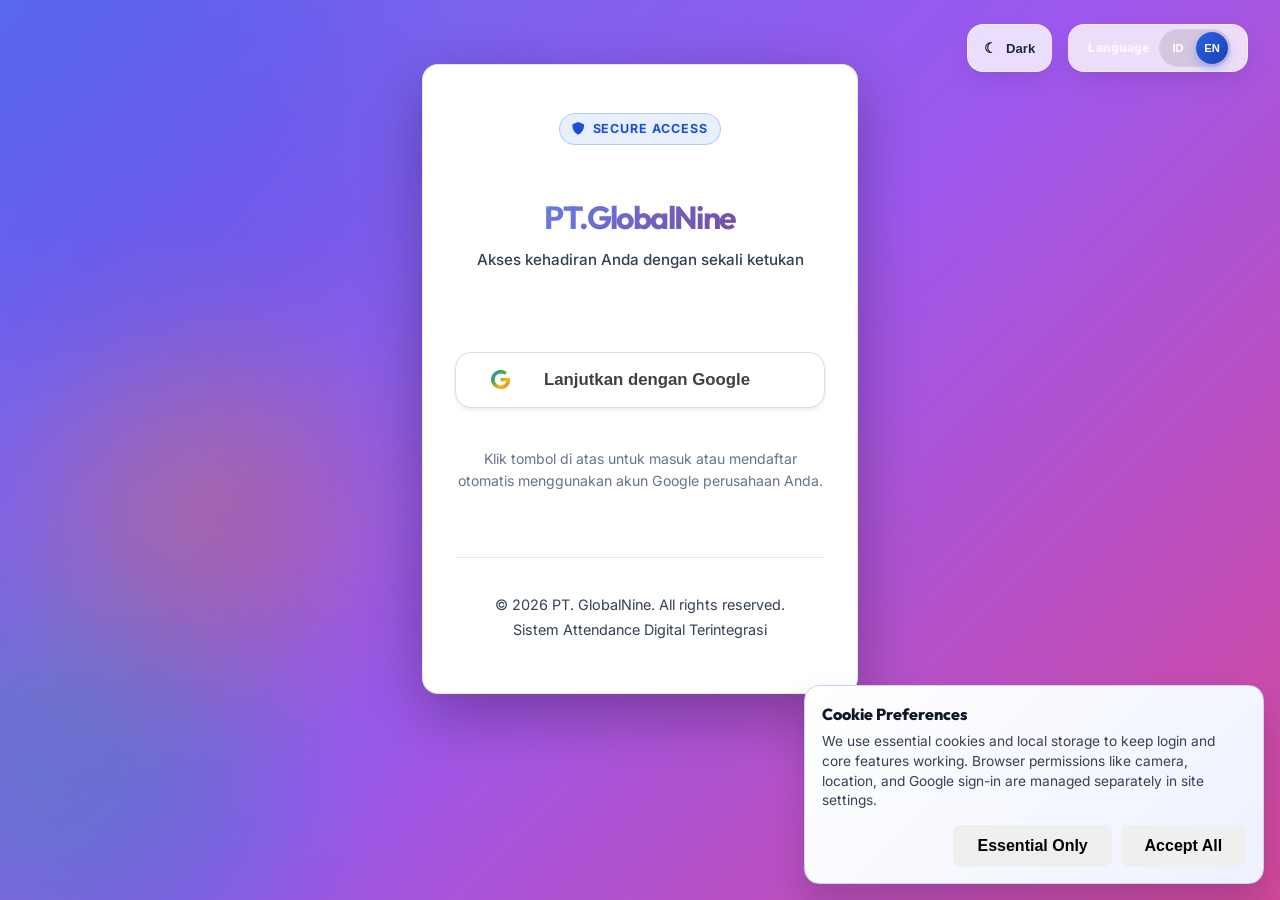
==== commit ed43ff0f: "feat: implement user and admin dashboards with notification, visit, and leave management systems" ====
--- a/index.html
+++ b/index.html
@@ -26,7 +26,7 @@
             </div>
 
             <div class="login-header">
-                <h1>PT.GlobalNine</h1>
+                <h1 class="gradient-text">PT.GlobalNine</h1>
                 <p class="login-subtitle">Akses kehadiran Anda dengan sekali ketukan</p>
             </div>
             
--- a/css/style.css
+++ b/css/style.css
@@ -1,7602 +1,8193 @@
-/* ==================== COLOR VARIABLES & RESET ==================== */
-:root {
-    --primary-color: #3b82f6;
-    --primary-dark: #1e40af;
-    --secondary-color: #10b981;
-    --warning-color: #f97316;
-    --danger-color: #ef4444;
-    --light-bg: #f9fafb;
-    --card-bg: #ffffff;
-    --sidebar-bg: #1f2937;
-    --text-primary: #111827;
-    --text-secondary: #6b7280;
-    --border-color: #e5e7eb;
-    --shadow-sm: 0 1px 2px rgba(0, 0, 0, 0.05);
-    --shadow-md: 0 4px 6px rgba(0, 0, 0, 0.1);
-    --shadow-lg: 0 10px 15px rgba(0, 0, 0, 0.1);
-    --motion-duration-fast: 0.18s;
-    --motion-duration-base: 0.24s;
-    --motion-ease-standard: cubic-bezier(0.22, 1, 0.36, 1);
-}
-
-* {
-    margin: 0;
-    padding: 0;
-    box-sizing: border-box;
-}
-
-html {
-    scroll-behavior: smooth;
-}
-
-body {
-    font-family: -apple-system, BlinkMacSystemFont, 'Segoe UI', 'Roboto', 'Oxygen', 'Ubuntu', 'Cantarell', sans-serif;
-    background-color: var(--light-bg);
-    color: var(--text-primary);
-    line-height: 1.6;
-}
-
-/* Role-based UI visibility */
-body.role-bod .aksi-column,
-body.role-finance .aksi-column,
-body.role-manager .aksi-column,
-body.role-bod .action-buttons .btn-primary,
-body.role-finance .action-buttons .btn-primary,
-body.role-manager .action-buttons .btn-primary,
-body.role-bod .action-buttons .btn-info.btn-info-edit,
-body.role-finance .action-buttons .btn-info.btn-info-edit,
-body.role-manager .action-buttons .btn-info.btn-info-edit,
-body.role-bod .action-buttons .btn-danger,
-body.role-finance .action-buttons .btn-danger,
-body.role-manager .action-buttons .btn-danger,
-body.role-bod #addVisitBtn,
-body.role-finance #addVisitBtn,
-body.role-manager #addVisitBtn,
-body.role-bod #addEmployeeBtn,
-body.role-bod #addAnnouncementBtn,
-body.role-bod .aksi-column,
-body.role-finance .aksi-column,
-body.role-manager .aksi-column {
-    display: none !important;
-}
-
-/* Hide Settings for restricted roles */
-body.role-bod .nav-item[href="settings.html"],
-body.role-manager .nav-item[href="settings.html"],
-body.role-finance .nav-item[href="settings.html"] {
-    display: none !important;
-}
-
-/* ==================== USER HIGH CONTRAST THEME ==================== */
-body.user-theme {
-    background: radial-gradient(circle at top right, #e9f2ff 0%, #f5f9ff 30%, #f3f4f6 100%);
-    color: #0f172a;
-}
-
-body.user-theme .main-content {
-    background: transparent;
-}
-
-body.user-theme .sidebar {
-    background: linear-gradient(180deg, #0f172a 0%, #111827 100%);
-    border-right: 1px solid rgba(255, 255, 255, 0.08);
-}
-
-body.user-theme .sidebar-header h2 {
-    color: #ffffff;
-}
-
-body.user-theme .sidebar-header .subtitle {
-    color: rgba(255, 255, 255, 0.84);
-}
-
-body.user-theme .nav-item {
-    color: rgba(255, 255, 255, 0.92);
-}
-
-body.user-theme .nav-item:hover {
-    background-color: rgba(59, 130, 246, 0.28);
-}
-
-body.user-theme .nav-item.active {
-    background: linear-gradient(135deg, #2563eb 0%, #1d4ed8 100%);
-}
-
-body.user-theme .dashboard-header h1,
-body.user-theme .page-header h1,
-body.user-theme #userName,
-body.user-theme #currentDate,
-body.user-theme #currentDateTime {
-    color: #ffffff !important;
-}
-
-body.user-theme .dashboard-header p,
-body.user-theme .page-header p {
-    color: rgba(255, 255, 255, 0.95) !important;
-}
-
-body.user-theme .card-header p {
-    color: #334155;
-}
-
-body.user-theme .card,
-body.user-theme .kpi-card,
-body.user-theme .activity-item,
-body.user-theme .balance-item,
-body.user-theme .status-item,
-body.user-theme .announcement-item,
-body.user-theme .table-container,
-body.user-theme .form-section,
-body.user-theme .modal-content {
-    background-color: #ffffff;
-    border: 1px solid #cfd8e3;
-    box-shadow: 0 8px 20px rgba(2, 6, 23, 0.08);
-}
-
-body.user-theme .card-header {
-    border-bottom-color: #d5dee9;
-}
-
-body.user-theme .card-header h3,
-body.user-theme .activity-description,
-body.user-theme .kpi-title,
-body.user-theme .profile-info-value {
-    color: #0f172a;
-}
-
-body.user-theme .activity-time,
-body.user-theme .balance-label,
-body.user-theme .profile-info-label {
-    color: #475569;
-}
-
-body.user-theme .action-btn.primary,
-body.user-theme .btn.primary {
-    background: linear-gradient(135deg, #2563eb 0%, #1e40af 100%);
-    color: #ffffff;
-}
-
-body.user-theme .action-btn.secondary,
-body.user-theme .btn.secondary {
-    background: linear-gradient(135deg, #10b981 0%, #047857 100%);
-    color: #ffffff;
-}
-
-body.user-theme .btn,
-body.user-theme .action-btn {
-    box-shadow: 0 6px 14px rgba(15, 23, 42, 0.15);
-}
-
-body.user-theme input,
-body.user-theme select,
-body.user-theme textarea {
-    background-color: #ffffff;
-    color: #0f172a;
-    border: 1px solid #9fb1c7;
-}
-
-body.user-theme input:focus,
-body.user-theme select:focus,
-body.user-theme textarea:focus {
-    border-color: #2563eb;
-    box-shadow: 0 0 0 3px rgba(37, 99, 235, 0.2);
-}
-
-body.user-theme .notification-btn {
-    background: #ffffff;
-    border: 1px solid #c8d4e6;
-    box-shadow: 0 4px 12px rgba(15, 23, 42, 0.12);
-}
-
-body.user-theme .bell-icon {
-    color: #1d4ed8;
-}
-
-/* ==================== ADMIN THEME ALIGNED WITH USER ==================== */
-body.admin-theme {
-    background: radial-gradient(circle at top right, #e9f2ff 0%, #f5f9ff 30%, #f3f4f6 100%);
-    color: #0f172a;
-}
-
-body.admin-theme .main-content {
-    background: transparent;
-}
-
-body.admin-theme .sidebar {
-    background: linear-gradient(180deg, #0f172a 0%, #111827 100%);
-    border-right: 1px solid rgba(255, 255, 255, 0.08);
-}
-
-body.admin-theme .sidebar-header h2 {
-    color: #ffffff;
-}
-
-body.admin-theme .sidebar-header .subtitle {
-    color: rgba(255, 255, 255, 0.84);
-}
-
-body.admin-theme .nav-item {
-    color: rgba(255, 255, 255, 0.92);
-}
-
-body.admin-theme .nav-item:hover {
-    background-color: rgba(59, 130, 246, 0.28);
-}
-
-body.admin-theme .nav-item.active {
-    background: linear-gradient(135deg, #2563eb 0%, #1d4ed8 100%);
-}
-
-body.admin-theme .dashboard-header h1,
-body.admin-theme .page-header h1,
-body.admin-theme .page-date {
-    color: #ffffff !important;
-}
-
-body.admin-theme .dashboard-header p,
-body.admin-theme .page-header p {
-    color: rgba(255, 255, 255, 0.95) !important;
-}
-
-body.admin-theme .card-header p {
-    color: #334155;
-}
-
-body.admin-theme .card,
-body.admin-theme .kpi-card,
-body.admin-theme .activity-item,
-body.admin-theme .balance-item,
-body.admin-theme .status-item,
-body.admin-theme .announcement-item,
-body.admin-theme .table-container,
-body.admin-theme .form-section,
-body.admin-theme .modal-content {
-    background-color: #ffffff;
-    border: 1px solid #cfd8e3;
-    box-shadow: 0 8px 20px rgba(2, 6, 23, 0.08);
-}
-
-body.admin-theme .card-header {
-    border-bottom-color: #d5dee9;
-}
-
-body.admin-theme .card-header h3,
-body.admin-theme .activity-description,
-body.admin-theme .kpi-title,
-body.admin-theme .profile-info-value {
-    color: #0f172a;
-}
-
-body.admin-theme .activity-time,
-body.admin-theme .balance-label,
-body.admin-theme .profile-info-label {
-    color: #475569;
-}
-
-body.admin-theme .action-btn.primary,
-body.admin-theme .btn.primary {
-    background: linear-gradient(135deg, #2563eb 0%, #1e40af 100%);
-    color: #ffffff;
-}
-
-body.admin-theme .action-btn.secondary,
-body.admin-theme .btn.secondary {
-    background: linear-gradient(135deg, #10b981 0%, #047857 100%);
-    color: #ffffff;
-}
-
-body.admin-theme .btn,
-body.admin-theme .action-btn {
-    box-shadow: 0 6px 14px rgba(15, 23, 42, 0.15);
-}
-
-body.admin-theme input,
-body.admin-theme select,
-body.admin-theme textarea {
-    background-color: #ffffff;
-    color: #0f172a;
-    border: 1px solid #9fb1c7;
-}
-
-body.admin-theme input:focus,
-body.admin-theme select:focus,
-body.admin-theme textarea:focus {
-    border-color: #2563eb;
-    box-shadow: 0 0 0 3px rgba(37, 99, 235, 0.2);
-}
-
-body.admin-theme .notification-btn {
-    background: #ffffff;
-    border: 1px solid #c8d4e6;
-    box-shadow: 0 4px 12px rgba(15, 23, 42, 0.12);
-}
-
-body.admin-theme .bell-icon {
-    color: #1d4ed8;
-}
-
-/* ==================== POPUP NOTIFICATION ==================== */
-.app-toast-container {
-    position: fixed;
-    top: 1rem;
-    right: 1rem;
-    z-index: 9999;
-    display: flex;
-    flex-direction: column;
-    gap: 0.6rem;
-    pointer-events: none;
-}
-
-.app-toast {
-    min-width: 280px;
-    max-width: 360px;
-    padding: 0.75rem 0.9rem;
-    border-radius: 0.75rem;
-    background: linear-gradient(135deg, rgba(255, 255, 255, 0.99) 0%, rgba(241, 247, 255, 0.98) 100%);
-    border: 1px solid #b7cdfa;
-    border-left: 5px solid #3b82f6;
-    box-shadow: 0 16px 34px rgba(17, 24, 39, 0.2);
-    backdrop-filter: blur(6px);
-    display: flex;
-    align-items: flex-start;
-    gap: 0.65rem;
-    transform: translateY(-8px);
-    opacity: 0;
-    transition: all 0.22s ease;
-}
-
-.app-toast.show {
-    transform: translateY(0);
-    opacity: 1;
-}
-
-.app-toast-icon {
-    width: 24px;
-    height: 24px;
-    border-radius: 50%;
-    display: inline-flex;
-    align-items: center;
-    justify-content: center;
-    background: linear-gradient(135deg, #3b82f6 0%, #1e40af 100%);
-    color: white;
-    flex-shrink: 0;
-    margin-top: 0.1rem;
-    font-size: 0.75rem;
-}
-
-.app-toast-text {
-    font-size: 0.93rem;
-    color: #0f172a;
-    line-height: 1.35;
-    font-weight: 600;
-}
-
-.app-toast.success {
-    background: linear-gradient(135deg, rgba(236, 253, 245, 0.96) 0%, rgba(220, 252, 231, 0.95) 100%);
-    border-color: #86efac;
-    border-left-color: #22c55e;
-}
-
-.app-toast.success .app-toast-icon {
-    background: linear-gradient(135deg, #22c55e 0%, #15803d 100%);
-}
-
-.app-toast.warning {
-    background: linear-gradient(135deg, rgba(255, 247, 237, 0.96) 0%, rgba(254, 243, 199, 0.95) 100%);
-    border-color: #fdba74;
-    border-left-color: #f59e0b;
-}
-
-.app-toast.warning .app-toast-icon {
-    background: linear-gradient(135deg, #f59e0b 0%, #c2410c 100%);
-}
-
-.app-toast.error {
-    background: linear-gradient(135deg, rgba(254, 242, 242, 0.96) 0%, rgba(254, 226, 226, 0.95) 100%);
-    border-color: #fca5a5;
-    border-left-color: #ef4444;
-}
-
-.app-toast.error .app-toast-icon {
-    background: linear-gradient(135deg, #ef4444 0%, #b91c1c 100%);
-}
-
-/* ==================== GLOBAL THEME TOGGLE ==================== */
-.theme-toggle-btn {
-    border: 1px solid #c7d2fe;
-    background: linear-gradient(135deg, #ffffff 0%, #eef2ff 100%);
-    color: #ffffff;
-    border-radius: 999px;
-    padding: 0.42rem 0.78rem;
-    display: inline-flex;
-    align-items: center;
-    gap: 0.42rem;
-    font-size: 0.82rem;
-    font-weight: 700;
-    cursor: pointer;
-    box-shadow: 0 6px 16px rgba(15, 23, 42, 0.12);
-    transition: transform 0.18s ease, box-shadow 0.18s ease, border-color 0.2s ease, background-color 0.2s ease;
-}
-
-.theme-toggle-btn.in-header {
-    background: rgba(255, 255, 255, 0.2);
-    border: 1px solid rgba(255, 255, 255, 0.3);
-    color: white;
-    backdrop-filter: blur(4px);
-}
-
-.theme-toggle-btn.in-header:hover {
-    background: rgba(255, 255, 255, 0.3);
-}
-
-.theme-toggle-btn:hover {
-    transform: translateY(-1px);
-    box-shadow: 0 9px 18px rgba(15, 23, 42, 0.16);
-}
-
-.theme-toggle-btn:focus-visible {
-    outline: 3px solid rgba(59, 130, 246, 0.34);
-    outline-offset: 2px;
-}
-
-.theme-toggle-btn .theme-toggle-icon {
-    font-size: 0.9rem;
-    line-height: 1;
-}
-
-.theme-toggle-btn.in-header {
-    margin-right: 0;
-    height: 40px;
-    min-height: 40px;
-    padding-top: 0;
-    padding-bottom: 0;
-}
-
-.theme-toggle-btn.floating {
-    position: fixed;
-    top: 1rem;
-    right: 1rem;
-    z-index: 9998;
-}
-
-/* ==================== GLOBAL LANGUAGE SWITCHER ==================== */
-.lang-switcher {
-    border: 1px solid rgba(255, 255, 255, 0.3);
-    background: rgba(255, 255, 255, 0.2);
-    color: white;
-    border-radius: 999px;
-    padding: 0.24rem 0.5rem;
-    display: inline-flex;
-    align-items: center;
-    gap: 0.45rem;
-    box-shadow: 0 4px 12px rgba(0, 0, 0, 0.1);
-    margin-right: 0;
-    min-height: 40px;
-    backdrop-filter: blur(4px);
-}
-
-.lang-switcher.in-header,
-.header-actions>.lang-switcher,
-.top-bar-right>.lang-switcher,
-.header-actions>.theme-toggle-btn.in-header,
-.top-bar-right>.theme-toggle-btn.in-header {
-    align-self: center;
-}
-
-.lang-switcher.floating {
-    position: fixed;
-    top: 1rem;
-    right: 1rem;
-    z-index: 9998;
-}
-
-.lang-switcher.in-sidebar {
-    width: 100%;
-    justify-content: space-between;
-    border-radius: 0.75rem;
-    margin: 0.75rem 0 0;
-    padding: 0.4rem 0.5rem;
-}
-
-.sidebar .lang-switcher.in-sidebar .lang-switcher-label {
-    display: inline-flex;
-    font-size: 0.78rem;
-    color: #475569;
-}
-
-.lang-switcher-label {
-    font-size: 0.72rem;
-    font-weight: 800;
-    letter-spacing: 0.01em;
-    color: #ffffff;
-    margin-left: 0.2rem;
-}
-
-.lang-switcher-group {
-    background: rgba(0, 0, 0, 0.1);
-    border: 1px solid rgba(255, 255, 255, 0.1);
-    border-radius: 999px;
-    display: inline-flex;
-    align-items: center;
-    padding: 2px;
-    gap: 2px;
-}
-
-.lang-switcher-btn {
-    border: none;
-    background: transparent;
-    color: #ffffff;
-    border-radius: 999px;
-    height: 26px;
-    min-width: 34px;
-    padding: 0 0.48rem;
-    font-size: 0.72rem;
-    font-weight: 800;
-    cursor: pointer;
-    transition: transform 0.14s ease, background-color 0.18s ease, color 0.18s ease, box-shadow 0.18s ease;
-}
-
-.lang-switcher-btn:hover {
-    transform: translateY(-1px);
-}
-
-.lang-switcher-btn.active {
-    background: linear-gradient(135deg, #2563eb 0%, #1e40af 100%);
-    color: #ffffff;
-    box-shadow: 0 4px 10px rgba(37, 99, 235, 0.35);
-}
-
-.lang-switcher-btn:focus-visible {
-    outline: 3px solid rgba(59, 130, 246, 0.34);
-    outline-offset: 1px;
-}
-
-/* ==================== COOKIE CONSENT ==================== */
-.cookie-consent {
-    position: fixed;
-    right: 1rem;
-    bottom: 1rem;
-    width: min(460px, calc(100vw - 2rem));
-    z-index: 10001;
-    border-radius: 0.95rem;
-    border: 1px solid #c7d2fe;
-    background: linear-gradient(135deg, #ffffff 0%, #eef2ff 100%);
-    box-shadow: 0 20px 36px rgba(15, 23, 42, 0.2);
-}
-
-.cookie-consent.is-hidden {
-    display: none;
-}
-
-.cookie-consent-content {
-    padding: 1rem 1.05rem 1rem;
-}
-
-.cookie-consent-title {
-    font-size: 1rem;
-    font-weight: 800;
-    color: #0f172a;
-    margin-bottom: 0.35rem;
-}
-
-.cookie-consent-description {
-    font-size: 0.86rem;
-    line-height: 1.45;
-    color: #334155;
-    margin-bottom: 0.85rem;
-}
-
-.cookie-consent-actions {
-    display: flex;
-    gap: 0.55rem;
-    justify-content: flex-end;
-    flex-wrap: wrap;
-}
-
-body.theme-dark .cookie-consent {
-    border-color: rgba(148, 163, 184, 0.34);
-    background: linear-gradient(135deg, #0f172a 0%, #1e293b 100%);
-}
-
-body.theme-dark .cookie-consent-title {
-    color: #e2e8f0;
-}
-
-body.theme-dark .cookie-consent-description {
-    color: #cbd5e1;
-}
-
-/* ==================== GLOBAL DARK THEME ==================== */
-body.theme-dark {
-    background: radial-gradient(circle at 85% 0%, #1f314f 0%, #0d1728 44%, #070c16 100%);
-    color: #d9e3f2;
-}
-
-/* ==================== LOGIN PAGE & CARD overhaul ==================== */
-.login-page {
-    min-height: 100vh;
-    display: flex;
-    align-items: center;
-    justify-content: center;
-    padding: 1.5rem;
-    overflow-x: hidden;
-    position: relative;
-    /* Brand gradient base */
-    background: radial-gradient(circle at 10% 20%, #f0f4ff 0%, #ffffff 80%);
-    transition: background 0.5s ease;
-}
-
-body.theme-dark .login-page {
-    background: radial-gradient(circle at 90% 10%, #1e293b 0%, #0f172a 70%);
-}
-
-.login-container {
-    width: 100%;
-    display: flex;
-    justify-content: center;
-    z-index: 10;
-}
-
-.login-card {
-    background: rgba(255, 255, 255, 0.9);
-    backdrop-filter: blur(20px);
-    -webkit-backdrop-filter: blur(20px);
-    padding: clamp(2rem, 8vw, 4rem);
-    border-radius: 2.5rem;
-    box-shadow: 0 25px 50px -12px rgba(0, 0, 0, 0.08), 0 10px 20px -5px rgba(0, 0, 0, 0.04);
-    width: min(100%, 480px);
-    position: relative;
-    display: flex;
-    flex-direction: column;
-    gap: 2rem;
-    text-align: center;
-    transition: all 0.4s cubic-bezier(0.175, 0.885, 0.32, 1.1);
-    border: 1px solid rgba(255, 255, 255, 0.6);
-}
-
-body.theme-dark .login-card {
-    background: rgba(17, 27, 46, 0.85);
-    border: 1px solid rgba(56, 189, 248, 0.15);
-    box-shadow: 0 30px 60px -15px rgba(0, 0, 0, 0.5);
-}
-
-.login-header h1 {
-    font-size: 2.75rem;
-    font-weight: 950;
-    margin-bottom: 0.5rem;
-    background: linear-gradient(135deg, #2563eb 0%, #7c3aed 100%);
-    -webkit-background-clip: text;
-    background-clip: text;
-    -webkit-text-fill-color: transparent;
-    letter-spacing: -0.05em;
-    display: inline-block;
-}
-
-body.theme-dark .login-header h1 {
-    background: linear-gradient(135deg, #60a5fa 0%, #a78bfa 100%);
-    -webkit-background-clip: text;
-    background-clip: text;
-}
-
-.login-subtitle {
-    font-size: 1.05rem;
-    color: #64748b;
-    font-weight: 500;
-}
-
-body.theme-dark .login-subtitle {
-    color: #94a3b8;
-}
-
-/* Badge Fix to prevent overlap */
-.auth-badge {
-    align-self: center;
-    background: #eff6ff;
-    color: #2563eb;
-    padding: 0.55rem 1.4rem;
-    border-radius: 99px;
-    font-size: 0.8rem;
-    font-weight: 800;
-    display: flex;
-    align-items: center;
-    gap: 0.6rem;
-    border: 1px solid #dbeafe;
-    text-transform: uppercase;
-    letter-spacing: 0.08em;
-    margin-bottom: -0.5rem; /* Better spacing for PT.GlobalNine */
-    transition: all 0.3s ease;
-}
-
-body.theme-dark .auth-badge {
-    background: rgba(30, 58, 138, 0.4);
-    color: #60a5fa;
-    border-color: rgba(59, 130, 246, 0.2);
-}
-
-
-.google-login-section {
-    padding: 0.5rem 0;
-}
-
-.google-auth-btn.primary-auth {
-    width: 100%;
-    height: 56px;
-    padding: 0 1.5rem;
-    font-size: 1.05rem;
-    font-weight: 600;
-    font-family: 'Google Sans', 'Roboto', sans-serif;
-    border-radius: 1rem;
-    background: #ffffff;
-    color: #3c4043;
-    border: 1px solid #dadce0;
-    cursor: pointer;
-    display: flex;
-    align-items: center;
-    position: relative;
-    box-shadow: 0 2px 4px rgba(0,0,0,0.08);
-    transition: all 0.25s cubic-bezier(0.4, 0, 0.2, 1);
-    overflow: hidden;
-}
-
-.google-icon-wrapper {
-    width: 40px;
-    height: 40px;
-    display: flex;
-    align-items: center;
-    justify-content: center;
-    background: transparent;
-    margin-right: 1.5rem;
-    flex-shrink: 0;
-}
-
-.google-icon-wrapper i {
-    font-size: 1.25rem;
-    background: linear-gradient(to bottom right, #4285f4, #34a853, #fbbc05, #ea4335);
-    -webkit-background-clip: text;
-    background-clip: text;
-    -webkit-text-fill-color: transparent;
-}
-
-.google-btn-text {
-    flex: 1;
-    text-align: left;
-    white-space: nowrap;
-}
-
-.google-auth-btn.primary-auth:hover {
-    background-color: #f8f9fa;
-    box-shadow: 0 4px 12px rgba(0,0,0,0.12);
-    border-color: #d1d4d9;
-    transform: translateY(-1px);
-}
-
-.google-auth-btn.primary-auth:active {
-    background-color: #f1f3f4;
-    transform: translateY(0);
-    box-shadow: 0 1px 2px rgba(0,0,0,0.1);
-}
-
-body.theme-dark .google-auth-btn.primary-auth {
-    background: #ffffff; /* Google buttons usually stay white for brand consistency */
-    color: #3c4043;
-    border-color: transparent;
-}
-
-body.theme-dark .google-auth-btn.primary-auth:hover {
-    background: #f8f9fa;
-}
-
-/* Auth footer Info */
-.auth-info-footer {
-    font-size: 0.88rem;
-    color: #64748b;
-    line-height: 1.6;
-}
-
-body.theme-dark .auth-info-footer {
-    color: #94a3b8;
-}
-
-
-.login-footer {
-    margin-top: 2rem;
-    padding-top: 2rem;
-    border-top: 1px solid rgba(0, 0, 0, 0.05);
-}
-
-.footer-note {
-    font-size: 0.75rem;
-    color: #94a3b8;
-    margin-top: 0.5rem;
-}
-
-body.theme-dark .login-footer {
-    border-top-color: rgba(255, 255, 255, 0.05);
-}
-
-/* Auth Top Bar Style (Professional Header) */
-.auth-top-bar {
-    position: fixed;
-    top: 0;
-    left: 0;
-    width: 100%;
-    padding: 1.5rem 2rem;
-    z-index: 1000;
-    display: flex;
-    justify-content: flex-end; /* Align buttons to the right logically */
-    pointer-events: none; /* Let background elements be clickable if needed */
-}
-
-.auth-top-bar .header-actions {
-    display: flex;
-    align-items: center;
-    gap: 1rem;
-    pointer-events: auto; /* Buttons are clickable */
-}
-
-/* Premium Action Toggles */
-.theme-toggle-btn,
-.lang-switcher {
-    height: 48px !important;
-    padding: 0 1rem !important;
-    background: rgba(255, 255, 255, 0.15) !important;
-    backdrop-filter: blur(12px) !important;
-    -webkit-backdrop-filter: blur(12px) !important;
-    border: 1px solid rgba(255, 255, 255, 0.3) !important;
-    border-radius: 1rem !important;
-    color: #ffffff !important;
-    font-weight: 600 !important;
-    display: flex !important;
-    align-items: center !important;
-    gap: 0.6rem !important;
-    box-shadow: 0 8px 32px rgba(0, 0, 0, 0.1) !important;
-    transition: all 0.3s cubic-bezier(0.4, 0, 0.2, 1) !important;
-}
-
-.theme-toggle-btn:hover,
-.lang-switcher:hover {
-    background: rgba(255, 255, 255, 0.25) !important;
-    transform: translateY(-2px);
-    box-shadow: 0 12px 40px rgba(0, 0, 0, 0.15) !important;
-    border-color: rgba(255, 255, 255, 0.5) !important;
-}
-
-body.theme-dark .theme-toggle-btn,
-body.theme-dark .lang-switcher {
-    background: rgba(15, 23, 42, 0.35) !important;
-    border: 1px solid rgba(255, 255, 255, 0.1) !important;
-}
-
-/* Specific Style Overrides to remove old hacks */
-.login-page .theme-toggle-btn.in-header,
-.login-page .lang-switcher.in-header {
-    position: static !important; /* Managed by flexbox in auth-top-bar */
-}
-
-/* Language Switcher Refinement */
-.lang-switcher-label {
-    font-size: 0.75rem;
-    opacity: 0.8;
-}
-
-.lang-switcher-btn {
-    height: 32px !important;
-    min-width: 32px !important;
-    font-size: 0.7rem !important;
-}
-
-/* Badge Fix to prevent overlap */
-.auth-badge {
-    align-self: center;
-    background: #eff6ff;
-    color: #2563eb;
-    padding: 0.55rem 1.4rem;
-    border-radius: 99px;
-    font-size: 0.8rem;
-    font-weight: 800;
-    display: flex;
-    align-items: center;
-    gap: 0.6rem;
-    border: 1px solid #dbeafe;
-    text-transform: uppercase;
-    letter-spacing: 0.08em;
-    margin-bottom: -0.5rem; /* Better spacing for PT.GlobalNine */
-}
-
-@media (max-width: 640px) {
-    .login-page .theme-toggle-btn.in-header,
-    .login-page .lang-switcher.in-header {
-        position: absolute; /* Move inside overflow flow for mobile */
-        top: 0.75rem;
-    }
-    .login-card {
-        margin-top: 4rem;
-        padding-top: 3.5rem;
-    }
-}
-
-/* Unify Toggle Styles for Premium Feel */
-.theme-toggle-btn.in-header,
-.lang-switcher.in-header {
-    background: rgba(255, 255, 255, 0.8) !important;
-    backdrop-filter: blur(10px) !important;
-    border: 1px solid rgba(255, 255, 255, 0.3) !important;
-    color: #1e293b !important;
-    box-shadow: 0 10px 25px -5px rgba(0, 0, 0, 0.1) !important;
-    border-radius: 1rem !important;
-}
-
-body.theme-dark .theme-toggle-btn.in-header,
-body.theme-dark .lang-switcher.in-header {
-    background: rgba(30, 41, 59, 0.7) !important;
-    border-color: rgba(56, 189, 248, 0.2) !important;
-    color: #f1f5f9 !important;
-    box-shadow: 0 10px 25px -5px rgba(0, 0, 0, 0.4) !important;
-}
-
-body.theme-dark p, 
-body.theme-dark span,
-body.theme-dark label {
-    color: #94a3b8;
-}
-
-
-body.theme-dark .nav-item,
-body.theme-dark .settings-link {
-    color: rgba(217, 227, 242, 0.93);
-}
-
-body.theme-dark .nav-item:hover,
-body.theme-dark .settings-link:hover {
-    background-color: rgba(56, 189, 248, 0.2);
-}
-
-body.theme-dark .nav-item.active {
-    background: linear-gradient(135deg, #0ea5e9 0%, #1d4ed8 100%);
-}
-
-body.theme-dark .search-box input,
-body.theme-dark input,
-body.theme-dark select,
-body.theme-dark textarea,
-body.theme-dark .form-group select,
-body.theme-dark .form-group input[type="text"],
-body.theme-dark .form-group input[type="number"],
-body.theme-dark .form-group input[type="date"],
-body.theme-dark .form-group input[type="email"],
-body.theme-dark .form-group input[type="tel"],
-body.theme-dark .form-group input[type="file"],
-body.theme-dark .form-group textarea,
-body.theme-dark .elegant-form .form-group input,
-body.theme-dark .elegant-form .form-group select,
-body.theme-dark .elegant-form .form-group textarea {
-    background-color: #0d1728;
-    color: #d9e3f2;
-    border-color: #385474;
-}
-
-body.theme-dark .search-box input::placeholder,
-body.theme-dark input::placeholder,
-body.theme-dark textarea::placeholder {
-    color: #7f95b2;
-}
-
-body.theme-dark .search-box input:focus,
-body.theme-dark input:focus,
-body.theme-dark select:focus,
-body.theme-dark textarea:focus,
-body.theme-dark .filter-select:focus,
-body.theme-dark .form-group select:focus,
-body.theme-dark .form-group input[type="text"]:focus,
-body.theme-dark .form-group input[type="number"]:focus,
-body.theme-dark .form-group input[type="date"]:focus,
-body.theme-dark .form-group input[type="email"]:focus,
-body.theme-dark .form-group input[type="tel"]:focus,
-body.theme-dark .form-group textarea:focus,
-body.theme-dark .elegant-form .form-group input:focus,
-body.theme-dark .elegant-form .form-group select:focus,
-body.theme-dark .elegant-form .form-group textarea:focus {
-    border-color: #38bdf8;
-    box-shadow: 0 0 0 3px rgba(56, 189, 248, 0.24);
-}
-
-body.theme-dark .notification-btn,
-body.theme-dark .user-profile,
-body.theme-dark .avatar,
-body.theme-dark .download-btn,
-body.theme-dark .create-btn,
-body.theme-dark .filter-select,
-body.theme-dark .google-auth-btn,
-body.theme-dark .password-toggle {
-    background-color: #16243c;
-    border-color: #385474;
-    color: #d9e3f2;
-}
-
-body.theme-dark .notification-btn {
-    background: linear-gradient(135deg, #173152 0%, #101d31 100%);
-    border-color: #38bdf8;
-    box-shadow: 0 8px 18px rgba(14, 165, 233, 0.26);
-}
-
-body.theme-dark .notification-btn[aria-expanded="true"] {
-    border-color: #7dd3fc;
-    box-shadow: 0 10px 22px rgba(14, 165, 233, 0.34);
-    background: linear-gradient(135deg, #0ea5e9 0%, #1d4ed8 100%);
-}
-
-body.theme-dark .bell-icon,
-body.theme-dark .bell-icon i {
-    color: #d7efff;
-    text-shadow: none;
-}
-
-body.theme-dark .notification-badge {
-    background: linear-gradient(135deg, #fb7185 0%, #e11d48 100%);
-    border-color: #0f172a;
-    color: #fff1f2;
-    box-shadow: 0 6px 14px rgba(225, 29, 72, 0.44);
-}
-
-body.theme-dark .notification-panel {
-    background: linear-gradient(180deg, #0f1a2c 0%, #0d1728 100%);
-    border-color: #2e4668;
-    box-shadow: 0 18px 36px rgba(2, 6, 23, 0.7);
-}
-
-body.theme-dark .notification-panel-header,
-body.theme-dark .notification-panel-footer {
-    border-color: #2a3f5f;
-}
-
-body.theme-dark .notification-panel-header h4 {
-    color: #d9e3f2;
-}
-
-body.theme-dark .notification-panel-header button,
-body.theme-dark .notification-panel-footer button,
-body.theme-dark .notification-mark-read {
-    color: #93ddff;
-}
-
-body.theme-dark .notification-panel-header button:hover,
-body.theme-dark .notification-panel-footer button:hover,
-body.theme-dark .notification-mark-read:hover {
-    color: #e0f2fe;
-}
-
-body.theme-dark .notification-item {
-    background: linear-gradient(135deg, #12223a 0%, #0d192d 100%);
-    border: 1px solid #324d71;
-    border-left-width: 4px;
-    box-shadow: inset 0 0 0 1px rgba(148, 163, 184, 0.08);
-}
-
-body.theme-dark .notification-item.type-reminder {
-    border-left-color: #f59e0b;
-    background: linear-gradient(135deg, #241804 0%, #1a1306 100%);
-}
-
-body.theme-dark .notification-item.type-success {
-    border-left-color: #10b981;
-    background: linear-gradient(135deg, #06231f 0%, #041a16 100%);
-}
-
-body.theme-dark .notification-item.type-warning {
-    border-left-color: #ef4444;
-    background: linear-gradient(135deg, #2a0f12 0%, #1e0b0d 100%);
-}
-
-body.theme-dark .notification-item.is-read {
-    opacity: 0.82;
-    background: linear-gradient(135deg, #111b2e 0%, #0d1728 100%);
-    border-left-color: #6f86a7;
-}
-
-body.theme-dark .notification-item h5 {
-    color: #f8fafc;
-}
-
-body.theme-dark .notification-item p {
-    color: #c6d8ef;
-}
-
-body.theme-dark .notification-time,
-body.theme-dark .notification-empty {
-    color: #8ea3bf;
-}
-
-body.theme-dark .app-toast {
-    background: linear-gradient(135deg, rgba(15, 27, 46, 0.98) 0%, rgba(15, 38, 67, 0.98) 100%);
-    border-color: #2e4668;
-    border-left-color: #38bdf8;
-    box-shadow: 0 18px 34px rgba(2, 6, 23, 0.62);
-}
-
-body.theme-dark .app-toast .app-toast-text {
-    color: #d9e3f2;
-}
-
-body.theme-dark .app-toast.success {
-    background: linear-gradient(135deg, rgba(6, 35, 31, 0.98) 0%, rgba(7, 43, 35, 0.98) 100%);
-    border-color: #14532d;
-    border-left-color: #22c55e;
-}
-
-body.theme-dark .app-toast.warning {
-    background: linear-gradient(135deg, rgba(43, 28, 8, 0.98) 0%, rgba(30, 20, 6, 0.98) 100%);
-    border-color: #854d0e;
-    border-left-color: #f59e0b;
-}
-
-body.theme-dark .app-toast.error {
-    background: linear-gradient(135deg, rgba(55, 18, 22, 0.98) 0%, rgba(39, 12, 15, 0.98) 100%);
-    border-color: #7f1d1d;
-    border-left-color: #ef4444;
-}
-
-body.theme-dark .login-background .shape {
-    opacity: 0.22;
-}
-
-body.theme-dark .auth-divider::before,
-body.theme-dark .auth-divider::after,
-body.theme-dark .card-header,
-body.theme-dark .table-container table,
-body.theme-dark .table-container th,
-body.theme-dark .table-container td {
-    border-color: #2e4668;
-}
-
-body.theme-dark .login-btn,
-body.theme-dark .btn-primary,
-body.theme-dark .action-btn.primary,
-body.theme-dark .btn.primary {
-    background: linear-gradient(135deg, #0ea5e9 0%, #1d4ed8 100%);
-    color: #ffffff;
-}
-
-body.theme-dark .action-btn.secondary,
-body.theme-dark .btn.secondary,
-body.theme-dark .btn-success {
-    background: linear-gradient(135deg, #14b8a6 0%, #0f766e 100%);
-    color: #ffffff;
-}
-
-body.theme-dark .login-footer,
-body.theme-dark .auth-badge,
-body.theme-dark .auth-divider span {
-    background: transparent;
-    color: #bdcce0;
-    border-color: #2e4668;
-}
-
-body.theme-dark .theme-toggle-btn {
-    border-color: #3c5a7c;
-    background: linear-gradient(135deg, #173152 0%, #0d1728 100%);
-    color: #d9e3f2;
-}
-
-body.theme-dark .lang-switcher {
-    border-color: #3c5a7c;
-    background: linear-gradient(135deg, #173152 0%, #0d1728 100%);
-    color: #d9e3f2;
-}
-
-body.theme-dark .lang-switcher-label {
-    color: #c9d8ea;
-}
-
-body.theme-dark .sidebar .lang-switcher.in-sidebar .lang-switcher-label {
-    color: #cbd5e1;
-}
-
-body.theme-dark .lang-switcher-group {
-    background: rgba(15, 23, 42, 0.45);
-    border-color: rgba(72, 103, 138, 0.75);
-}
-
-body.theme-dark .lang-switcher-btn {
-    color: #d9e3f2;
-}
-
-body.theme-dark .lang-switcher-btn.active {
-    background: linear-gradient(135deg, #0ea5e9 0%, #1d4ed8 100%);
-}
-
-body.theme-dark .announcement-file-item,
-body.theme-dark .announcement-image-item {
-    background: #14233a;
-    border-color: #2e4668;
-}
-
-body.theme-dark .announcement-file-preview-wrap {
-    background: #0d1728;
-    border-color: #2e4668;
-}
-
-body.theme-dark .announcement-file-type-badge {
-    background: #163353;
-    border-color: #3a5e86;
-    color: #cbe7ff;
-}
-
-body.theme-dark .announcement-file-name {
-    color: #d9e3f2;
-}
-
-body.theme-dark .announcement-file-link {
-    background: #12233a;
-    border-color: #34506f;
-    color: #98d8ff;
-}
-
-body.theme-dark .announcement-file-link:hover {
-    background: #16304f;
-}
-
-body.theme-dark .announcement-preview-frame,
-body.theme-dark .announcement-preview-image {
-    border-color: #2e4668;
-    background: #0d1728;
-}
-
-@media (max-width: 768px) {
-    .theme-toggle-btn.in-header {
-        margin-right: 0;
-        width: 40px;
-        height: 40px;
-        min-width: 40px;
-        padding: 0;
-        border-radius: 50%;
-        justify-content: center;
-        gap: 0;
-    }
-
-    .theme-toggle-btn .theme-toggle-label {
-        display: none;
-    }
-
-    .theme-toggle-btn.in-header .theme-toggle-icon {
-        font-size: 1rem;
-    }
-
-    .lang-switcher {
-        gap: 0.3rem;
-        margin-right: 0;
-        padding: 0.2rem 0.3rem;
-        min-height: 34px;
-    }
-
-    .lang-switcher-label {
-        display: none;
-    }
-
-    .lang-switcher-btn {
-        min-width: 30px;
-        height: 24px;
-        padding: 0 0.4rem;
-    }
-
-    .sidebar .lang-switcher.in-sidebar {
-        min-height: 38px;
-        padding: 0.35rem 0.45rem;
-    }
-
-    .sidebar .lang-switcher.in-sidebar .lang-switcher-label {
-        display: inline-flex;
-    }
-}
-
-.app-confirm-overlay {
-    position: fixed;
-    inset: 0;
-    background: rgba(15, 23, 42, 0.15);
-    backdrop-filter: blur(0px);
-    display: flex;
-    align-items: center;
-    justify-content: center;
-    padding: 1rem;
-    z-index: 10000;
-    opacity: 0;
-    visibility: hidden;
-    pointer-events: none;
-    transition: opacity 0.2s ease, backdrop-filter 0.2s ease, background-color 0.2s ease;
-}
-
-.app-confirm-overlay.open {
-    opacity: 1;
-    visibility: visible;
-    pointer-events: auto;
-    background: rgba(15, 23, 42, 0.45);
-    backdrop-filter: blur(2px);
-}
-
-.app-confirm-overlay.closing {
-    opacity: 0;
-    visibility: visible;
-    pointer-events: none;
-    background: rgba(15, 23, 42, 0.15);
-    backdrop-filter: blur(0px);
-}
-
-.app-confirm-dialog {
-    width: 100%;
-    max-width: 430px;
-    border-radius: 0.95rem;
-    border: 1px solid #bad0f5;
-    background: linear-gradient(180deg, #ffffff 0%, #eff6ff 100%);
-    box-shadow: 0 20px 40px rgba(15, 23, 42, 0.3);
-    padding: 1rem 1.05rem 0.95rem;
-    animation: confirmPopIn 0.18s ease;
-}
-
-.app-confirm-overlay.open .app-confirm-dialog {
-    animation: confirmPopIn 0.18s ease;
-}
-
-.app-confirm-overlay.closing .app-confirm-dialog {
-    animation: confirmPopOut 0.14s ease forwards;
-}
-
-.app-confirm-title {
-    font-size: 1rem;
-    font-weight: 700;
-    color: #0f172a;
-    margin-bottom: 0.35rem;
-}
-
-.app-confirm-message {
-    font-size: 0.92rem;
-    color: #1e293b;
-    margin-bottom: 0.95rem;
-    line-height: 1.4;
-}
-
-.app-confirm-input-wrap {
-    margin-bottom: 0.95rem;
-}
-
-.app-confirm-input {
-    width: 100%;
-    border: 1px solid #bfd0eb;
-    background: #ffffff;
-    color: #0f172a;
-    border-radius: 0.7rem;
-    padding: 0.58rem 0.72rem;
-    font-size: 0.92rem;
-}
-
-.app-confirm-input:focus {
-    outline: none;
-    border-color: #2563eb;
-    box-shadow: 0 0 0 3px rgba(37, 99, 235, 0.2);
-}
-
-.app-confirm-actions {
-    display: flex;
-    justify-content: flex-end;
-    gap: 0.55rem;
-}
-
-.app-confirm-btn {
-    border: 1px solid transparent;
-    border-radius: 999px;
-    padding: 0.45rem 0.9rem;
-    font-size: 0.84rem;
-    font-weight: 700;
-    cursor: pointer;
-    transition: transform 0.16s ease, filter 0.16s ease, box-shadow 0.16s ease;
-}
-
-.app-confirm-btn.cancel {
-    background: #ffffff;
-    color: #1e3a8a;
-    border-color: #bdd0f5;
-}
-
-.app-confirm-btn.confirm {
-    background: linear-gradient(135deg, #2563eb 0%, #1d4ed8 100%);
-    color: #ffffff;
-}
-
-.app-confirm-btn.confirm.danger {
-    background: linear-gradient(135deg, #ef4444 0%, #b91c1c 100%);
-}
-
-.app-confirm-btn.confirm.danger:hover {
-    animation: dangerNudge 0.32s ease;
-    box-shadow: 0 8px 16px rgba(185, 28, 28, 0.26);
-    filter: brightness(1.03);
-}
-
-.app-confirm-btn.confirm.danger:active {
-    transform: scale(0.98);
-}
-
-@keyframes confirmPopIn {
-    from {
-        transform: scale(0.96);
-        opacity: 0;
-    }
-
-    to {
-        transform: scale(1);
-        opacity: 1;
-    }
-}
-
-@media (max-width: 640px) {
-    .app-toast-container {
-        top: auto;
-        bottom: 1rem;
-        right: 0.75rem;
-        left: 0.75rem;
-    }
-
-    .app-toast {
-        min-width: 100%;
-        max-width: 100%;
-    }
-
-    .app-confirm-dialog {
-        max-width: 100%;
-    }
-}
-
-/* ==================== DASHBOARD LAYOUT ==================== */
-.dashboard-container {
-    display: flex;
-    min-height: 100vh;
-}
-
-/* ==================== SIDEBAR ==================== */
-.sidebar {
-    width: 250px;
-    background-color: var(--sidebar-bg);
-    color: white;
-    padding: 2rem 1.5rem;
-    display: flex;
-    flex-direction: column;
-    position: fixed;
-    height: 100vh;
-    overflow-y: auto;
-    box-shadow: var(--shadow-lg);
-    z-index: 1000;
-}
-
-.sidebar-header {
-    margin-bottom: 3rem;
-}
-
-.sidebar-header h2 {
-    font-size: 1.5rem;
-    font-weight: 700;
-    margin-bottom: 0.25rem;
-}
-
-.sidebar-header .subtitle {
-    font-size: 0.875rem;
-    color: rgba(255, 255, 255, 0.7);
-}
-
-.sidebar-nav {
-    flex: 1;
-    display: flex;
-    flex-direction: column;
-    gap: 0.5rem;
-}
-
-.nav-item {
-    display: flex;
-    align-items: center;
-    gap: 1rem;
-    padding: 0.875rem 1rem;
-    border-radius: 0.5rem;
-    color: rgba(255, 255, 255, 0.8);
-    text-decoration: none;
-    transition: all 0.3s ease;
-    cursor: pointer;
-    font-size: 0.95rem;
-}
-
-.nav-item:hover {
-    background-color: rgba(255, 255, 255, 0.1);
-    color: white;
-}
-
-.nav-item.active {
-    background-color: var(--primary-color);
-    color: white;
-    font-weight: 600;
-}
-
-.nav-item .icon {
-    font-size: 1.25rem;
-}
-
-.sidebar-footer {
-    border-top: 1px solid rgba(255, 255, 255, 0.1);
-    padding-top: 1rem;
-}
-
-.settings-link {
-    display: flex;
-    align-items: center;
-    gap: 1rem;
-    padding: 0.875rem 1rem;
-    border-radius: 0.5rem;
-    color: rgba(255, 255, 255, 0.8);
-    text-decoration: none;
-    transition: all 0.3s ease;
-}
-
-.settings-link:hover {
-    background-color: rgba(255, 255, 255, 0.1);
-    color: white;
-}
-
-/* ==================== MAIN CONTENT ==================== */
-.main-content {
-    margin-left: 250px;
-    flex: 1;
-    background-color: var(--light-bg);
-    padding: 2rem;
-}
-
-.dashboard-header {
-    display: flex;
-    justify-content: space-between;
-    align-items: center;
-    background: linear-gradient(135deg, var(--primary-color) 0%, var(--primary-dark) 100%);
-    padding: 1.5rem 2.5rem;
-    border-radius: 0.75rem;
-    margin-bottom: 2rem;
-    box-shadow: 0 4px 15px rgba(59, 130, 246, 0.2);
-    color: white;
-}
-
-.dashboard-header h1 {
-    margin-bottom: 0.3rem;
-    color: white;
-}
-
-.dashboard-header p {
-    color: rgba(255, 255, 255, 0.9);
-}
-
-.header-actions {
-    display: flex;
-    align-items: center;
-    gap: 0.7rem;
-    position: relative;
-}
-
-/* ==================== TOP BAR ==================== */
-.top-bar {
-    display: flex;
-    justify-content: space-between;
-    align-items: center;
-    background: linear-gradient(135deg, var(--primary-color) 0%, var(--primary-dark) 100%);
-    padding: 1rem 2.5rem;
-    border-radius: 0.75rem;
-    margin-bottom: 2rem;
-    box-shadow: 0 4px 15px rgba(59, 130, 246, 0.2);
-    color: white;
-}
-
-.search-box {
-    position: relative;
-    flex: 1;
-    max-width: 400px;
-}
-
-.search-box input {
-    width: 100%;
-    padding: 0.75rem 1rem 0.75rem 2.75rem;
-    border: 1px solid var(--border-color);
-    border-radius: 0.5rem;
-    font-size: 0.95rem;
-    transition: border-color 0.3s ease;
-}
-
-.search-box input:focus {
-    outline: none;
-    border-color: var(--primary-color);
-    box-shadow: 0 0 0 3px rgba(59, 130, 246, 0.1);
-}
-
-.search-icon {
-    position: absolute;
-    left: 0.875rem;
-    top: 50%;
-    transform: translateY(-50%);
-    font-size: 1.1rem;
-    color: var(--text-secondary);
-}
-
-.top-bar-right {
-    display: flex;
-    align-items: center;
-    gap: 0.7rem;
-    margin-left: 2rem;
-    position: relative;
-}
-
-.top-bar-spacer {
-    flex: 1;
-    min-width: 1px;
-}
-
-.notification-btn {
-    position: relative;
-    cursor: pointer;
-    width: 40px;
-    height: 40px;
-    border-radius: 50%;
-    display: inline-flex;
-    align-items: center;
-    justify-content: center;
-    font-size: 1.15rem;
-    color: white;
-    background: rgba(255, 255, 255, 0.2);
-    border: 1px solid rgba(255, 255, 255, 0.3);
-    box-shadow: 0 4px 10px rgba(0, 0, 0, 0.1);
-    transition: transform var(--motion-duration-base) var(--motion-ease-standard), box-shadow var(--motion-duration-base) var(--motion-ease-standard), border-color var(--motion-duration-base) var(--motion-ease-standard), background-color var(--motion-duration-base) var(--motion-ease-standard);
-}
-
-.notification-btn:hover {
-    transform: translateY(-1px);
-    border-color: #b8ceff;
-    box-shadow: 0 8px 16px rgba(47, 100, 214, 0.18);
-}
-
-.notification-btn:active {
-    transform: translateY(0);
-    box-shadow: 0 3px 8px rgba(47, 100, 214, 0.16);
-}
-
-.notification-btn[aria-expanded="true"] {
-    transform: translateY(-1px);
-    border-color: #9dbdff;
-    box-shadow: 0 10px 20px rgba(47, 100, 214, 0.18);
-    background: linear-gradient(135deg, #ffffff 0%, #eaf2ff 100%);
-}
-
-.bell-icon {
-    display: inline-flex;
-    align-items: center;
-    justify-content: center;
-}
-
-.bell-icon i {
-    text-shadow: 0 1px 0 rgba(255, 255, 255, 0.8);
-}
-
-.notification-badge {
-    position: absolute;
-    top: -6px;
-    right: -6px;
-    background: linear-gradient(135deg, #ff6b6b 0%, #ef4444 100%);
-    color: white;
-    font-size: 0.62rem;
-    padding: 0.2rem 0.42rem;
-    border-radius: 50%;
-    min-width: 1.25rem;
-    text-align: center;
-    font-weight: 700;
-    border: 2px solid #ffffff;
-    box-shadow: 0 4px 10px rgba(239, 68, 68, 0.35);
-    animation: notifPulse 1.8s infinite;
-}
-
-.notification-badge.is-hidden {
-    display: none;
-}
-
-.notification-panel {
-    position: absolute;
-    top: calc(100% + 0.65rem);
-    right: 0;
-    width: 330px;
-    max-width: calc(100vw - 2rem);
-    background: #ffffff;
-    border: 1px solid #d7e2f3;
-    border-radius: 0.85rem;
-    box-shadow: 0 16px 34px rgba(15, 23, 42, 0.2);
-    z-index: 1200;
-    padding: 0.75rem;
-    display: block;
-    opacity: 0;
-    visibility: hidden;
-    pointer-events: none;
-    transform: translateY(10px) scale(0.985);
-    transform-origin: top right;
-    transition: opacity var(--motion-duration-base) var(--motion-ease-standard), transform var(--motion-duration-base) var(--motion-ease-standard), visibility var(--motion-duration-base) var(--motion-ease-standard);
-}
-
-.notification-panel.open {
-    opacity: 1;
-    visibility: visible;
-    pointer-events: auto;
-    transform: translateY(0) scale(1);
-}
-
-.notification-panel.open .notification-item {
-    animation: notificationItemIn 0.28s var(--motion-ease-standard) both;
-    animation-delay: calc(var(--notif-index, 0) * 36ms);
-}
-
-.notification-panel-header,
-.notification-panel-footer {
-    display: flex;
-    align-items: center;
-    justify-content: space-between;
-    gap: 0.5rem;
-}
-
-.notification-panel-header {
-    padding-bottom: 0.6rem;
-    border-bottom: 1px solid #e2e8f0;
-}
-
-.notification-panel-header h4 {
-    font-size: 0.95rem;
-    font-weight: 700;
-}
-
-.notification-panel-header button,
-.notification-panel-footer button {
-    border: none;
-    background: transparent;
-    color: #1d4ed8;
-    font-size: 0.8rem;
-    font-weight: 600;
-    cursor: pointer;
-}
-
-.notification-panel-footer {
-    padding-top: 0.6rem;
-    border-top: 1px solid #e2e8f0;
-    justify-content: flex-end;
-}
-
-.notification-list {
-    max-height: 320px;
-    overflow-y: auto;
-    display: flex;
-    flex-direction: column;
-    gap: 0.55rem;
-    padding: 0.65rem 0;
-}
-
-.notification-item {
-    border: 1px solid #dce6f7;
-    border-left: 4px solid #60a5fa;
-    border-radius: 0.65rem;
-    padding: 0.55rem 0.65rem;
-    background: #f8fbff;
-    transform-origin: top right;
-}
-
-.notification-item.is-read {
-    opacity: 0.72;
-    background: #ffffff;
-}
-
-.notification-item.type-reminder {
-    border-left-color: #f59e0b;
-}
-
-.notification-item.type-success {
-    border-left-color: #10b981;
-}
-
-.notification-item.type-warning {
-    border-left-color: #ef4444;
-}
-
-.notification-item h5 {
-    font-size: 0.86rem;
-    line-height: 1.35;
-    margin-bottom: 0.2rem;
-}
-
-.notification-item p {
-    font-size: 0.78rem;
-    color: #334155;
-    line-height: 1.4;
-}
-
-.notification-meta {
-    margin-top: 0.35rem;
-    display: flex;
-    align-items: center;
-    justify-content: space-between;
-    gap: 0.4rem;
-}
-
-.notification-time {
-    font-size: 0.72rem;
-    color: #64748b;
-}
-
-.notification-mark-read {
-    border: none;
-    background: transparent;
-    color: #1d4ed8;
-    font-size: 0.74rem;
-    font-weight: 600;
-    cursor: pointer;
-}
-
-.notification-empty {
-    text-align: center;
-    padding: 1rem 0.75rem;
-    color: #64748b;
-    font-size: 0.84rem;
-}
-
-@keyframes notifPulse {
-    0% {
-        transform: scale(1);
-    }
-
-    50% {
-        transform: scale(1.08);
-    }
-
-    100% {
-        transform: scale(1);
-    }
-}
-
-.grid-icon-btn {
-    background: none;
-    border: none;
-    cursor: pointer;
-    font-size: 1.25rem;
-    transition: transform 0.2s ease;
-}
-
-.grid-icon-btn:hover {
-    transform: scale(1.1);
-}
-
-.user-profile {
-    width: 40px;
-    height: 40px;
-    border-radius: 50%;
-    background: linear-gradient(135deg, #667eea 0%, #764ba2 100%);
-    display: flex;
-    align-items: center;
-    justify-content: center;
-    cursor: pointer;
-    text-decoration: none;
-    box-shadow: var(--shadow-sm);
-}
-
-.avatar {
-    color: white;
-    font-weight: 700;
-    font-size: 1rem;
-}
-
-/* ==================== PAGE HEADER ==================== */
-.page-header {
-    display: flex;
-    justify-content: space-between;
-    align-items: center;
-    background: linear-gradient(135deg, var(--primary-color) 0%, var(--primary-dark) 100%);
-    padding: 1.5rem 2.5rem;
-    border-radius: 0.75rem;
-    margin-bottom: 2rem;
-    box-shadow: 0 4px 15px rgba(59, 130, 246, 0.2);
-    color: white;
-}
-
-.page-header h1 {
-    font-size: 2rem;
-    font-weight: 700;
-    margin-bottom: 0.5rem;
-    color: white;
-}
-
-.page-date {
-    font-size: 0.95rem;
-    color: rgba(255, 255, 255, 0.9);
-}
-
-.download-btn {
-    background-color: var(--secondary-color);
-    color: white;
-    border: none;
-    padding: 0.75rem 1.5rem;
-    border-radius: 0.5rem;
-    cursor: pointer;
-    font-weight: 600;
-    font-size: 0.95rem;
-    transition: all 0.3s ease;
-    box-shadow: var(--shadow-sm);
-}
-
-.page-header .download-btn,
-.dashboard-header .download-btn,
-.top-bar .download-btn {
-    background: rgba(255, 255, 255, 0.2);
-    border: 1px solid rgba(255, 255, 255, 0.4);
-    backdrop-filter: blur(4px);
-}
-
-.download-btn:hover {
-    background-color: var(--primary-dark);
-    box-shadow: var(--shadow-md);
-    transform: translateY(-2px);
-}
-
-/* ==================== ATTENDANCE SECTION ==================== */
-.attendance-section {
-    margin-bottom: 3rem;
-}
-
-.attendance-section h2 {
-    font-size: 1.5rem;
-    font-weight: 700;
-    margin-bottom: 0.5rem;
-}
-
-.attendance-description {
-    color: var(--text-secondary);
-    margin-bottom: 1.5rem;
-    font-size: 0.95rem;
-}
-
-/* ==================== KPI CARDS ==================== */
-.kpi-cards {
-    display: grid;
-    grid-template-columns: repeat(auto-fit, minmax(220px, 1fr));
-    gap: 1.5rem;
-    margin-bottom: 2rem;
-}
-
-.kpi-card {
-    background-color: var(--card-bg);
-    padding: 1.5rem;
-    border-radius: 0.75rem;
-    box-shadow: var(--shadow-sm);
-    transition: all 0.3s ease;
-    border: 1px solid var(--border-color);
-}
-
-.kpi-card:hover {
-    box-shadow: var(--shadow-md);
-    transform: translateY(-4px);
-}
-
-.kpi-header {
-    display: flex;
-    justify-content: space-between;
-    align-items: center;
-    margin-bottom: 1rem;
-}
-
-.kpi-header h3 {
-    font-size: 0.95rem;
-    color: var(--text-secondary);
-    font-weight: 600;
-}
-
-.kpi-icon {
-    font-size: 1.5rem;
-    padding: 0.5rem;
-    border-radius: 0.5rem;
-    display: inline-flex;
-    align-items: center;
-    justify-content: center;
-}
-
-.kpi-icon.present {
-    background-color: rgba(16, 185, 129, 0.1);
-    color: var(--secondary-color);
-}
-
-.kpi-icon.late {
-    background-color: rgba(249, 115, 22, 0.1);
-    color: var(--warning-color);
-}
-
-.kpi-icon.leave {
-    background-color: rgba(59, 130, 246, 0.1);
-    color: var(--primary-color);
-}
-
-.kpi-icon.visit {
-    background-color: rgba(168, 85, 247, 0.1);
-    color: #a855f7;
-}
-
-.kpi-value {
-    font-size: 2.5rem;
-    font-weight: 700;
-    color: var(--text-primary);
-    margin-bottom: 0.75rem;
-}
-
-.kpi-change {
-    font-size: 0.875rem;
-    color: var(--text-secondary);
-    font-weight: 500;
-}
-
-.kpi-change.positive {
-    color: var(--secondary-color);
-}
-
-.kpi-change.negative {
-    color: var(--warning-color);
-}
-
-/* ==================== CARD STYLES ==================== */
-.card {
-    background-color: var(--card-bg);
-    border-radius: 0.75rem;
-    padding: 1.5rem;
-    box-shadow: var(--shadow-sm);
-    border: 1px solid var(--border-color);
-}
-
-.card-header {
-    display: flex;
-    justify-content: space-between;
-    align-items: center;
-    margin-bottom: 1.5rem;
-    padding-bottom: 1rem;
-    border-bottom: 1px solid var(--border-color);
-}
-
-.card-header h2 {
-    font-size: 1.25rem;
-    font-weight: 700;
-}
-
-.employee-table-header-actions {
-    display: flex;
-    align-items: center;
-    gap: 0.75rem;
-    margin-left: auto;
-}
-
-.employee-table-header-actions .employee-search-box {
-    flex: 1;
-    min-width: 220px;
-    max-width: 360px;
-}
-
-@media (max-width: 992px) {
-    .employee-table-header-actions {
-        width: 100%;
-        flex-wrap: wrap;
-        justify-content: flex-start;
-        margin-top: 0.5rem;
-    }
-
-    .employee-table-header-actions .employee-search-box {
-        min-width: 0;
-        max-width: none;
-        width: 100%;
-    }
-}
-
-.filter-select {
-    padding: 0.5rem 0.875rem;
-    border: 1px solid var(--border-color);
-    border-radius: 0.375rem;
-    background-color: white;
-    cursor: pointer;
-    font-size: 0.9rem;
-    transition: border-color 0.3s ease;
-}
-
-.filter-select:focus {
-    outline: none;
-    border-color: var(--primary-color);
-}
-
-.view-all {
-    color: var(--primary-color);
-    text-decoration: none;
-    font-weight: 600;
-    font-size: 0.95rem;
-    transition: color 0.3s ease;
-}
-
-.view-all:hover {
-    color: var(--primary-dark);
-}
-
-/* ==================== CONTENT GRID ==================== */
-.content-grid {
-    display: grid;
-    grid-template-columns: 1.5fr 1fr;
-    gap: 1.5rem;
-    margin-bottom: 2rem;
-}
-
-.trend-card {
-    grid-column: 1;
-}
-
-.clock-ins-card {
-    grid-column: 2;
-}
-
-/* ==================== CHART CONTAINER ==================== */
-.chart-container {
-    position: relative;
-    height: 300px;
-    margin-top: 1rem;
-}
-
-/* ==================== CLOCK-INS LIST ==================== */
-.clock-ins-list {
-    display: flex;
-    flex-direction: column;
-    gap: 1rem;
-}
-
-.dashboard-slider-nav {
-    display: inline-flex;
-    align-items: center;
-    gap: 0.35rem;
-    margin-left: auto;
-    margin-right: 0.6rem;
-}
-
-.kpi-slider-nav {
-    margin: -0.6rem 0 1.1rem auto;
-}
-
-.dashboard-slider-btn {
-    width: 30px;
-    height: 30px;
-    border-radius: 999px;
-    border: 1px solid #c6d5ee;
-    background: #ffffff;
-    color: #1d4ed8;
-    cursor: pointer;
-    display: inline-flex;
-    align-items: center;
-    justify-content: center;
-    transition: all 0.2s ease;
-}
-
-.dashboard-slider-btn:hover:not(:disabled) {
-    transform: translateY(-1px);
-    box-shadow: 0 8px 14px rgba(37, 99, 235, 0.2);
-}
-
-.dashboard-slider-btn:disabled {
-    opacity: 0.4;
-    cursor: not-allowed;
-}
-
-.dashboard-slider-indicator {
-    min-width: 38px;
-    text-align: center;
-    font-size: 0.78rem;
-    font-weight: 700;
-    color: #1e3a8a;
-}
-
-.dashboard-slide-item {
-    animation: dashboardSlideIn 0.3s var(--motion-ease-standard) both;
-    animation-delay: calc(var(--slide-index, 0) * 48ms);
-}
-
-@keyframes dashboardSlideIn {
-    from {
-        opacity: 0;
-        transform: translateY(10px) scale(0.988);
-    }
-
-    to {
-        opacity: 1;
-        transform: translateY(0) scale(1);
-    }
-}
-
-@keyframes notificationItemIn {
-    from {
-        opacity: 0;
-        transform: translateY(8px) scale(0.988);
-    }
-
-    to {
-        opacity: 1;
-        transform: translateY(0) scale(1);
-    }
-}
-
-.clock-in-item {
-    display: flex;
-    align-items: center;
-    gap: 1rem;
-    padding: 1rem;
-    background-color: var(--light-bg);
-    border-radius: 0.5rem;
-    transition: background-color 0.3s ease;
-}
-
-.clock-in-item:hover {
-    background-color: rgba(59, 130, 246, 0.05);
-}
-
-.clock-in-avatar {
-    width: 45px;
-    height: 45px;
-    border-radius: 50%;
-    background: linear-gradient(135deg, #667eea 0%, #764ba2 100%);
-    color: white;
-    display: flex;
-    align-items: center;
-    justify-content: center;
-    font-weight: 700;
-    flex-shrink: 0;
-}
-
-.clock-in-details {
-    flex: 1;
-    min-width: 0;
-}
-
-.clock-in-name {
-    font-weight: 600;
-    color: var(--text-primary);
-    font-size: 0.95rem;
-}
-
-.clock-in-location {
-    font-size: 0.875rem;
-    color: var(--text-secondary);
-    margin-top: 0.25rem;
-    white-space: nowrap;
-    overflow: hidden;
-    text-overflow: ellipsis;
-}
-
-.clock-in-time {
-    font-size: 0.875rem;
-    color: var(--text-secondary);
-    font-weight: 600;
-    flex-shrink: 0;
-}
-
-/* ==================== ANNOUNCEMENTS ==================== */
-.announcements-card {
-    margin-bottom: 2rem;
-}
-
-.announcements-grid {
-    display: grid;
-    grid-template-columns: repeat(auto-fit, minmax(min(100%, 300px), 1fr));
-    gap: 1.5rem;
-}
-
-.announcement-item {
-    padding: 1.5rem;
-    background-color: var(--light-bg);
-    border-radius: 0.5rem;
-    border-left: 4px solid var(--primary-color);
-    transition: all 0.3s ease;
-}
-
-.announcement-item.announcement-clickable {
-    width: 100%;
-    text-align: left;
-    border-top: none;
-    border-right: none;
-    border-bottom: none;
-    cursor: pointer;
-}
-
-.announcement-item:hover {
-    transform: translateY(-4px);
-    box-shadow: var(--shadow-md);
-}
-
-.announcement-item.announcement-clickable:focus {
-    outline: none;
-    box-shadow: 0 0 0 3px rgba(37, 99, 235, 0.28), var(--shadow-md);
-}
-
-.announcement-badge {
-    display: inline-flex;
-    align-items: center;
-    gap: 0.38rem;
-    padding: 0.375rem 0.75rem;
-    border-radius: 0.375rem;
-    font-size: 0.8rem;
-    font-weight: 600;
-    margin-bottom: 0.75rem;
-}
-
-.announcement-badge i {
-    font-size: 0.82em;
-    line-height: 1;
-}
-
-.announcement-badge.policy {
-    background-color: rgba(59, 130, 246, 0.1);
-    color: var(--primary-color);
-}
-
-.announcement-badge.event {
-    background-color: rgba(168, 85, 247, 0.1);
-    color: #a855f7;
-}
-
-.announcement-badge.health {
-    background-color: rgba(16, 185, 129, 0.1);
-    color: var(--secondary-color);
-}
-
-.announcement-badge.general {
-    background-color: rgba(37, 99, 235, 0.1);
-    color: var(--primary-color);
-}
-
-.announcement-date {
-    font-size: 0.8rem;
-    color: var(--text-secondary);
-    margin-bottom: 0.75rem;
-}
-
-.announcement-item h3 {
-    font-size: 1.1rem;
-    font-weight: 700;
-    margin-bottom: 0.75rem;
-    color: var(--text-primary);
-}
-
-.announcement-item p {
-    font-size: 0.9rem;
-    color: var(--text-secondary);
-    line-height: 1.5;
-}
-
-.announcement-attachment-hint {
-    margin-top: 0.6rem;
-    display: inline-flex;
-    align-items: center;
-    gap: 0.35rem;
-    color: var(--text-secondary);
-    font-size: 0.8rem;
-}
-
-.announcement-attachment-preview {
-    margin-top: 0.55rem;
-    display: flex;
-    flex-wrap: wrap;
-    gap: 0.45rem;
-}
-
-.attachment-preview-chip {
-    display: inline-flex;
-    align-items: center;
-    gap: 0.35rem;
-    padding: 0.35rem 0.6rem;
-    border-radius: 999px;
-    background: #eef4ff;
-    color: #1e3a8a;
-    border: 1px solid #c8d7f7;
-    font-size: 0.78rem;
-    max-width: 100%;
-    white-space: nowrap;
-    overflow: hidden;
-    text-overflow: ellipsis;
-}
-
-.announcement-detail-meta {
-    display: flex;
-    flex-wrap: wrap;
-    gap: 0.45rem;
-    margin-bottom: 0.75rem;
-    color: var(--text-secondary);
-    font-size: 0.84rem;
-}
-
-.announcement-detail-meta span:not(.announcement-badge) {
-    padding: 0.28rem 0.52rem;
-    border-radius: 999px;
-    background: #f1f5f9;
-    border: 1px solid #d6e1ef;
-    min-width: 0;
-    overflow-wrap: anywhere;
-}
-
-.announcement-detail-meta .announcement-badge {
-    margin-bottom: 0;
-}
-
-.announcement-detail-title {
-    margin-bottom: 0.65rem;
-    font-size: 1.25rem;
-    line-height: 1.35;
-}
-
-.announcement-detail-content {
-    color: var(--text-secondary);
-    line-height: 1.6;
-    margin-bottom: 1rem;
-    overflow-wrap: anywhere;
-}
-
-.announcement-detail-section h4 {
-    display: flex;
-    align-items: center;
-    gap: 0.45rem;
-    margin-bottom: 0.65rem;
-}
-
-.announcement-attachment-list {
-    display: grid;
-    gap: 0.7rem;
-}
-
-.announcement-image-item {
-    border: 1px solid #d8e3f5;
-    border-radius: 0.65rem;
-    padding: 0.7rem;
-    background: #f8fbff;
-}
-
-.announcement-file-header {
-    display: flex;
-    align-items: center;
-    gap: 0.6rem;
-    margin-bottom: 0.55rem;
-    min-width: 0;
-}
-
-.announcement-file-type-badge {
-    display: inline-flex;
-    align-items: center;
-    gap: 0.35rem;
-    padding: 0.25rem 0.55rem;
-    border-radius: 999px;
-    border: 1px solid #cbd7ea;
-    background: #eaf1ff;
-    color: #1e3a8a;
-    font-size: 0.72rem;
-    font-weight: 700;
-    white-space: nowrap;
-}
-
-.announcement-file-name {
-    color: var(--text-primary);
-    font-size: 0.85rem;
-    font-weight: 600;
-    overflow-wrap: anywhere;
-}
-
-.announcement-image-item img {
-    width: 100%;
-    max-height: 260px;
-    object-fit: contain;
-    border-radius: 0.45rem;
-    border: 1px solid #d8e3f5;
-    margin-bottom: 0.6rem;
-}
-
-.announcement-file-item {
-    border: 1px solid #d8e3f5;
-    border-radius: 0.65rem;
-    padding: 0.7rem;
-    background: #f8fbff;
-}
-
-.announcement-file-preview-wrap {
-    border: 1px solid #d8e3f5;
-    border-radius: 0.5rem;
-    background: #ffffff;
-    overflow: hidden;
-    margin-bottom: 0.6rem;
-}
-
-.announcement-file-preview {
-    width: 100%;
-    min-height: 260px;
-    border: 0;
-    display: block;
-}
-
-.announcement-attachment-actions {
-    display: flex;
-    flex-wrap: wrap;
-    gap: 0.55rem;
-}
-
-.announcement-attachment-actions .btn {
-    display: inline-flex;
-    align-items: center;
-    gap: 0.35rem;
-}
-
-.announcement-preview-modal .modal-content.announcement-preview-content {
-    max-width: min(1000px, 96vw);
-    width: min(1000px, 96vw);
-}
-
-.announcement-preview-frame {
-    width: 100%;
-    height: min(70vh, 760px);
-    border: 1px solid #d8e3f5;
-    border-radius: 0.5rem;
-    background: #fff;
-}
-
-.announcement-preview-image {
-    width: 100%;
-    max-height: min(70vh, 760px);
-    object-fit: contain;
-    border: 1px solid #d8e3f5;
-    border-radius: 0.5rem;
-    background: #fff;
-}
-
-.announcement-file-link {
-    display: inline-flex;
-    align-items: center;
-    gap: 0.45rem;
-    text-decoration: none;
-    border: 1px solid #cfdbef;
-    border-radius: 0.6rem;
-    padding: 0.55rem 0.75rem;
-    background: #f8fbff;
-    color: #1e40af;
-    font-weight: 600;
-}
-
-.announcement-file-link:hover {
-    background: #eef4ff;
-}
-
-.announcement-detail-empty {
-    color: var(--text-secondary);
-    font-style: italic;
-}
-
-@media (max-width: 768px) {
-    .announcement-file-preview {
-        min-height: 200px;
-    }
-
-    .announcement-preview-frame {
-        height: min(62vh, 520px);
-    }
-}
-
-.create-btn {
-    background-color: transparent;
-    color: var(--primary-color);
-    border: 1px solid var(--primary-color);
-    padding: 0.5rem 1rem;
-    border-radius: 0.375rem;
-    cursor: pointer;
-    font-weight: 600;
-    font-size: 0.9rem;
-    transition: all 0.3s ease;
-}
-
-.create-btn:hover {
-    background-color: var(--primary-color);
-    color: white;
-}
-
-/* ==================== RESPONSIVE DESIGN ==================== */
-@media (max-width: 1400px) {
-    .content-grid {
-        grid-template-columns: 1fr;
-    }
-
-    .trend-card {
-        grid-column: 1;
-    }
-
-    .clock-ins-card {
-        grid-column: 1;
-    }
-}
-
-@media (max-width: 768px) {
-    .sidebar {
-        width: 100%;
-        height: auto;
-        position: static;
-        flex-direction: row;
-        padding: 1rem;
-        justify-content: space-between;
-    }
-
-    .main-content {
-        margin-left: 0;
-        padding: 1rem;
-    }
-
-    .dashboard-header {
-        align-items: flex-start;
-    }
-
-    .header-actions {
-        width: 100%;
-        justify-content: flex-end;
-    }
-
-    .notification-panel {
-        right: 0;
-        width: min(360px, 100vw - 2rem);
-    }
-
-    .dashboard-slider-nav {
-        margin-left: 0;
-        margin-right: 0;
-        order: 3;
-    }
-
-    .kpi-slider-nav {
-        margin: 0 0 0.85rem 0;
-    }
-
-    .clock-ins-card .card-header,
-    .announcements-card .card-header {
-        flex-wrap: wrap;
-        gap: 0.6rem;
-    }
-
-    .sidebar-header {
-        margin-bottom: 0;
-    }
-
-    .sidebar-nav {
-        flex-direction: row;
-        gap: 0;
-    }
-
-    .nav-item {
-        padding: 0.5rem 0.75rem;
-        font-size: 0.85rem;
-    }
-
-    .nav-item .icon {
-        font-size: 1rem;
-    }
-
-    .top-bar {
-        flex-direction: column;
-        gap: 1rem;
-    }
-
-    .search-box {
-        max-width: 100%;
-    }
-
-    .top-bar-right {
-        margin-left: 0;
-        width: 100%;
-        justify-content: space-between;
-    }
-
-    .page-header {
-        flex-direction: column;
-        align-items: flex-start;
-        gap: 1rem;
-    }
-
-    .kpi-cards {
-        grid-template-columns: repeat(2, 1fr);
-    }
-
-    .announcements-grid {
-        grid-template-columns: 1fr;
-    }
-}
-
-@media (max-width: 480px) {
-    .cookie-consent {
-        right: 0.75rem;
-        left: 0.75rem;
-        bottom: 0.75rem;
-        width: auto;
-    }
-
-    .cookie-consent-actions {
-        justify-content: stretch;
-    }
-
-    .cookie-consent-actions .btn {
-        flex: 1 1 100%;
-    }
-
-    .kpi-cards {
-        grid-template-columns: 1fr;
-    }
-
-    .page-header h1 {
-        font-size: 1.5rem;
-    }
-}
-
-/* ==================== SCROLLBAR STYLING ==================== */
-::-webkit-scrollbar {
-    width: 8px;
-    height: 8px;
-}
-
-::-webkit-scrollbar-track {
-    background: var(--light-bg);
-}
-
-::-webkit-scrollbar-thumb {
-    background: var(--border-color);
-    border-radius: 4px;
-}
-
-::-webkit-scrollbar-thumb:hover {
-    background: var(--text-secondary);
-}
-
-/* ==================== LOGIN PAGE STYLING ==================== */
-.login-page {
-    display: flex;
-    align-items: flex-start;
-    justify-content: center;
-    min-height: 100vh;
-    background: linear-gradient(135deg, #667eea 0%, #764ba2 100%);
-    position: relative;
-    overflow-x: hidden;
-    overflow-y: auto;
-    padding: 2rem 0;
-}
-
-.login-container {
-    position: relative;
-    z-index: 10;
-    width: 100%;
-    max-width: 500px;
-    padding: 2rem;
-}
-
-.login-card {
-    background-color: var(--card-bg);
-    border-radius: 1rem;
-    padding: 3rem 2rem;
-    box-shadow: 0 20px 60px rgba(0, 0, 0, 0.3);
-}
-
-.auth-badge {
-    display: inline-flex;
-    align-items: center;
-    gap: 0.5rem;
-    margin: 0 auto 1rem;
-    padding: 0.35rem 0.75rem;
-    border-radius: 999px;
-    background: rgba(37, 99, 235, 0.1);
-    color: #1d4ed8;
-    border: 1px solid rgba(37, 99, 235, 0.25);
-    font-size: 0.78rem;
-    font-weight: 700;
-}
-
-.login-header {
-    text-align: center;
-    margin-bottom: 2.5rem;
-}
-
-.login-header h1 {
-    font-size: 2rem;
-    font-weight: 700;
-    margin-bottom: 0.5rem;
-    background: linear-gradient(135deg, #667eea 0%, #764ba2 100%);
-    -webkit-background-clip: text;
-    -webkit-text-fill-color: transparent;
-    background-clip: text;
-}
-
-.login-subtitle {
-    color: var(--text-secondary);
-    font-size: 0.95rem;
-}
-
-.login-form-styled {
-    display: flex;
-    flex-direction: column;
-    gap: 1.5rem;
-    margin-bottom: 2rem;
-}
-
-.login-form-styled .form-group {
-    display: flex;
-    flex-direction: column;
-}
-
-.login-form-styled label {
-    font-weight: 600;
-    margin-bottom: 0.75rem;
-    color: var(--text-primary);
-    font-size: 0.95rem;
-}
-
-.login-form-styled input[type="text"],
-.login-form-styled input[type="password"],
-.login-form-styled input[type="email"] {
-    padding: 0.875rem 1rem;
-    border: 1px solid var(--border-color);
-    border-radius: 0.5rem;
-    font-size: 1rem;
-    transition: all 0.3s ease;
-    font-family: inherit;
-}
-
-.login-form-styled input[type="text"]:focus,
-.login-form-styled input[type="password"]:focus,
-.login-form-styled input[type="email"]:focus {
-    outline: none;
-    border-color: #667eea;
-    box-shadow: 0 0 0 4px rgba(102, 126, 234, 0.1);
-}
-
-.password-field {
-    position: relative;
-}
-
-.password-field input {
-    width: 100%;
-    padding-right: 2.9rem !important;
-}
-
-.password-toggle {
-    position: absolute;
-    top: 50%;
-    right: 0.45rem;
-    transform: translateY(-50%);
-    border: none;
-    background: transparent;
-    color: #64748b;
-    width: 2rem;
-    height: 2rem;
-    border-radius: 0.35rem;
-    cursor: pointer;
-}
-
-.password-toggle:hover {
-    background: rgba(148, 163, 184, 0.16);
-    color: #334155;
-}
-
-.auth-row {
-    display: flex;
-    align-items: center;
-    justify-content: space-between;
-    gap: 0.75rem;
-    margin-top: -0.7rem;
-}
-
-.auth-check {
-    display: inline-flex;
-    align-items: center;
-    gap: 0.45rem;
-    font-size: 0.86rem;
-    color: #334155;
-}
-
-.auth-check input {
-    accent-color: #2563eb;
-}
-
-.auth-link-btn {
-    border: none;
-    background: transparent;
-    color: #2563eb;
-    font-weight: 600;
-    cursor: pointer;
-    font-size: 0.86rem;
-}
-
-.auth-link-btn:hover {
-    text-decoration: underline;
-}
-
-.password-strength {
-    height: 6px;
-    width: 100%;
-    margin-top: 0.55rem;
-    border-radius: 999px;
-    background: #e2e8f0;
-    overflow: hidden;
-}
-
-.password-strength-bar {
-    height: 100%;
-    width: 8%;
-    border-radius: inherit;
-    transition: width 0.25s ease, background-color 0.25s ease;
-    background: #ef4444;
-}
-
-.form-helper {
-    display: inline-block;
-    margin-top: 0.45rem;
-    font-size: 0.8rem;
-    color: #64748b;
-}
-
-.login-form-styled .checkbox {
-    flex-direction: row;
-    align-items: center;
-    gap: 0.75rem;
-}
-
-.login-form-styled .checkbox input {
-    width: 1.1rem;
-    height: 1.1rem;
-    cursor: pointer;
-}
-
-.login-form-styled .checkbox label {
-    margin: 0;
-    cursor: pointer;
-    font-size: 0.9rem;
-}
-
-/* session info message shown when user is already logged in */
-.session-info {
-    margin-bottom: 15px;
-    color: #333;
-    font-size: 0.95rem;
-    text-align: center;
-}
-
-.session-info .btn {
-    margin-left: 5px;
-}
-
-.login-btn {
-    padding: 0.875rem 1.5rem;
-    background: linear-gradient(135deg, #667eea 0%, #764ba2 100%);
-    color: white;
-    border: none;
-    border-radius: 0.5rem;
-    font-size: 1rem;
-    font-weight: 600;
-    cursor: pointer;
-    transition: all 0.3s ease;
-    margin-top: 0.5rem;
-}
-
-.login-btn:hover {
-    transform: translateY(-2px);
-    box-shadow: 0 10px 20px rgba(102, 126, 234, 0.3);
-}
-
-.login-btn:active {
-    transform: translateY(0);
-}
-
-.auth-divider {
-    display: flex;
-    align-items: center;
-    text-align: center;
-    margin: 0.75rem 0 1rem;
-    color: #64748b;
-    font-size: 0.85rem;
-}
-
-.auth-divider::before,
-.auth-divider::after {
-    content: '';
-    flex: 1;
-    border-bottom: 1px solid #dbe3ef;
-}
-
-.auth-divider span {
-    padding: 0 0.7rem;
-}
-
-/* Unified Auth Link Style */
-.auth-alt-link {
-    margin-top: 1rem;
-    text-align: center;
-    color: #64748b;
-    font-size: 0.95rem;
-    font-weight: 500;
-}
-
-body.theme-dark .auth-alt-link {
-    color: #94a3b8;
-}
-
-.auth-alt-link a {
-    color: #2563eb;
-    font-weight: 700;
-    text-decoration: none;
-    margin-left: 0.25rem;
-    transition: color 0.2s;
-}
-
-body.theme-dark .auth-alt-link a {
-    color: #60a5fa;
-}
-
-.auth-alt-link a:hover {
-    color: #1d4ed8;
-    text-decoration: underline;
-}
-
-
-.login-footer {
-    text-align: center;
-    padding-top: 2rem;
-    border-top: 1px solid var(--border-color);
-}
-
-.login-footer p {
-    color: var(--text-secondary);
-    margin: 0.25rem 0;
-    font-size: 0.9rem;
-}
-
-/* Modern Background Shapes */
-.login-background {
-    position: fixed;
-    top: 0;
-    left: 0;
-    width: 100%;
-    height: 100%;
-    z-index: 1;
-    overflow: hidden;
-    pointer-events: none;
-    background: linear-gradient(135deg, #6366f1 0%, #a855f7 50%, #ec4899 100%);
-    opacity: 0.8; /* Base opacity for both themes */
-}
-
-body.theme-dark .login-background {
-    background: linear-gradient(135deg, #312e81 0%, #581c87 50%, #831843 100%);
-    opacity: 0.6;
-}
-
-.shape {
-    position: absolute;
-    border-radius: 50%;
-    background: rgba(255, 255, 255, 0.1);
-    filter: blur(60px);
-    animation: shapeFloat 20s infinite alternate cubic-bezier(0.4, 0, 0.2, 1);
-}
-
-.shape-1 {
-    width: 600px;
-    height: 600px;
-    top: -200px;
-    right: -100px;
-    background: rgba(255, 255, 255, 0.15);
-}
-
-.shape-2 {
-    width: 500px;
-    height: 500px;
-    bottom: -150px;
-    left: -100px;
-    background: rgba(255, 255, 255, 0.1);
-    animation-delay: -5s;
-}
-
-.shape-3 {
-    width: 400px;
-    height: 400px;
-    top: 40%;
-    left: 5%;
-    background: rgba(255, 255, 255, 0.08);
-    animation-delay: -10s;
-}
-
-@keyframes shapeFloat {
-    0% { transform: translate(0, 0) rotate(0deg); }
-    100% { transform: translate(100px, 50px) rotate(15deg); }
-}
-
-
-@media (max-width: 480px) {
-    .login-card {
-        padding: 2rem 1.5rem;
-    }
-
-    .login-header h1 {
-        font-size: 1.5rem;
-    }
-
-    .login-container {
-        padding: 1rem;
-    }
-
-    .auth-row {
-        flex-direction: column;
-        align-items: flex-start;
-    }
-}
-
-button:disabled {
-    background-color: #bdc3c7;
-    cursor: not-allowed;
-}
-
-.leave-form,
-.leave-history {
-    background-color: white;
-    padding: 2rem;
-    border-radius: 8px;
-    box-shadow: 0 2px 10px rgba(0, 0, 0, 0.1);
-    margin-bottom: 2rem;
-}
-
-.admin-section {
-    background-color: white;
-    padding: 2rem;
-    border-radius: 8px;
-    box-shadow: 0 2px 10px rgba(0, 0, 0, 0.1);
-    margin-bottom: 2rem;
-}
-
-.admin-section h2 {
-    margin-bottom: 1rem;
-}
-
-.admin-section ul {
-    list-style: none;
-    padding: 0;
-}
-
-.admin-section li {
-    padding: 0.5rem 0;
-    border-bottom: 1px solid #eee;
-    display: flex;
-    justify-content: space-between;
-    align-items: center;
-}
-
-.admin-section button {
-    margin-left: 0.5rem;
-    padding: 0.25rem 0.5rem;
-    font-size: 0.8rem;
-}
-
-#checkInBtn {
-    background-color: #27ae60;
-}
-
-#checkInBtn:hover {
-    background-color: #229954;
-}
-
-#checkOutBtn {
-    background-color: #e74c3c;
-}
-
-#checkOutBtn:hover {
-    background-color: #c0392b;
-}
-
-.history {
-    background-color: white;
-    padding: 2rem;
-    border-radius: 8px;
-    box-shadow: 0 2px 10px rgba(0, 0, 0, 0.1);
-}
-
-#presensiList {
-    list-style-type: none;
-}
-
-#presensiList li {
-    padding: 0.5rem 0;
-    border-bottom: 1px solid #eee;
-}
-
-#presensiList li:last-child {
-    border-bottom: none;
-}
-
-/* Responsive */
-@media (max-width: 600px) {
-    .presensi-form {
-        flex-direction: column;
-    }
-
-    .container {
-        margin: 1rem auto;
-    }
-}
-
-/* ==================== USER DASHBOARD STYLES ==================== */
-.dashboard-grid {
-    display: grid;
-    grid-template-columns: repeat(2, minmax(320px, 1fr));
-    gap: 1.25rem;
-    margin-bottom: 1.5rem;
-}
-
-.dashboard-grid .card {
-    height: 100%;
-}
-
-.dashboard-card {
-    background-color: var(--card-bg);
-    padding: 1.5rem;
-    border-radius: 0.75rem;
-    box-shadow: var(--shadow-sm);
-    border: 1px solid var(--border-color);
-    transition: all 0.3s ease;
-}
-
-.dashboard-card:hover {
-    transform: translateY(-4px);
-    box-shadow: var(--shadow-md);
-}
-
-.dashboard-card h3 {
-    font-size: 1.25rem;
-    font-weight: 700;
-    margin-bottom: 1rem;
-    color: var(--text-primary);
-}
-
-.dashboard-card p {
-    color: var(--text-secondary);
-    font-size: 0.95rem;
-    margin-bottom: 0.5rem;
-}
-
-.dashboard-card .stat {
-    font-size: 2rem;
-    font-weight: 800;
-    color: var(--primary-color);
-    margin-bottom: 0.5rem;
-}
-
-/* ==================== ATTENDANCE FORM STYLES ==================== */
-.attendance-form {
-    background-color: var(--card-bg);
-    padding: 2rem;
-    border-radius: 0.75rem;
-    box-shadow: var(--shadow-sm);
-    border: 1px solid var(--border-color);
-    margin-bottom: 2rem;
-}
-
-.form-group {
-    margin-bottom: 1.5rem;
-}
-
-.form-group label {
-    display: block;
-    font-weight: 600;
-    margin-bottom: 0.5rem;
-    color: var(--text-primary);
-}
-
-.form-group select,
-.form-group input[type="text"],
-.form-group input[type="number"],
-.form-group input[type="date"],
-.form-group input[type="email"],
-.form-group input[type="tel"],
-.form-group input[type="file"],
-.form-group textarea {
-    width: 100%;
-    padding: 0.75rem;
-    border: 1px solid var(--border-color);
-    border-radius: 0.5rem;
-    font-size: 1rem;
-    transition: all 0.3s ease;
-    font-family: inherit;
-    box-sizing: border-box;
-}
-
-.form-group input[type="file"] {
-    padding: 0.5rem 0.75rem;
-    cursor: pointer;
-}
-
-.form-group select:focus,
-.form-group input[type="text"]:focus,
-.form-group input[type="number"]:focus,
-.form-group input[type="date"]:focus,
-.form-group input[type="email"]:focus,
-.form-group input[type="tel"]:focus,
-.form-group textarea:focus {
-    outline: none;
-    border-color: var(--primary-color);
-    box-shadow: 0 0 0 3px rgba(59, 130, 246, 0.1);
-}
-
-.form-group textarea {
-    resize: vertical;
-    min-height: 80px;
-}
-
-/* ==================== LOCATION & FACE CAPTURE STYLES ==================== */
-.location-section,
-.face-section {
-    background-color: var(--light-bg);
-    padding: 1.5rem;
-    border-radius: 0.5rem;
-    margin-bottom: 1.5rem;
-    border: 1px solid var(--border-color);
-}
-
-.location-details,
-.face-details {
-    margin-top: 1rem;
-}
-
-.location-details p,
-.face-details p {
-    margin-bottom: 0.5rem;
-    font-size: 0.9rem;
-}
-
-.success {
-    color: var(--secondary-color);
-    font-weight: 600;
-}
-
-.error {
-    color: var(--danger-color);
-    font-weight: 600;
-}
-
-.warning {
-    color: var(--warning-color);
-    font-weight: 600;
-}
-
-/* ==================== WORK LOCATION INFO STYLES ==================== */
-.work-location-info {
-    background-color: rgba(59, 130, 246, 0.05);
-    border: 1px solid rgba(59, 130, 246, 0.2);
-    border-radius: 0.5rem;
-    padding: 1rem;
-    margin-top: 0.5rem;
-    font-size: 0.9rem;
-}
-
-.work-location-info strong {
-    color: var(--primary-color);
-}
-
-/* ==================== DISTANCE INFO STYLES ==================== */
-.distance-info {
-    margin-top: 0.5rem;
-}
-
-/* ==================== DISTANCE VALIDATION STYLES ==================== */
-#distanceInfo {
-    margin-top: 1rem;
-}
-
-.distance-details {
-    padding: 1rem;
-    border-radius: 0.5rem;
-    font-size: 0.9rem;
-}
-
-.distance-details.valid {
-    background-color: rgba(16, 185, 129, 0.05);
-    border: 1px solid rgba(16, 185, 129, 0.2);
-}
-
-.distance-details.invalid {
-    background-color: rgba(239, 68, 68, 0.05);
-    border: 1px solid rgba(239, 68, 68, 0.2);
-}
-
-.distance-details p {
-    margin-bottom: 0.5rem;
-}
-
-.distance-details .success {
-    color: var(--secondary-color);
-}
-
-.distance-details .error {
-    color: var(--danger-color);
-}
-
-/* ==================== BUTTON STYLES ==================== */
-.btn {
-    display: inline-flex;
-    align-items: center;
-    gap: 0.5rem;
-    padding: 0.75rem 1.5rem;
-    border: none;
-    border-radius: 0.5rem;
-    font-size: 1rem;
-    font-weight: 600;
-    cursor: pointer;
-    transition: all 0.3s ease;
-    text-decoration: none;
-}
-
-.btn-primary {
-    background-color: var(--primary-color);
-    color: white;
-}
-
-.btn-primary:hover:not(:disabled) {
-    background-color: var(--primary-dark);
-    transform: translateY(-2px);
-    box-shadow: var(--shadow-md);
-}
-
-.btn-success {
-    background-color: var(--secondary-color);
-    color: white;
-    background-color: var(--secondary-color);
-    color: white;
-}
-
-.btn-success:hover:not(:disabled) {
-    background-color: #059669;
-    transform: translateY(-2px);
-    box-shadow: var(--shadow-md);
-}
-
-.btn-danger {
-    background-color: var(--danger-color);
-    color: white;
-}
-
-.btn-danger:hover:not(:disabled) {
-    background-color: #dc2626;
-    transform: translateY(-2px);
-    box-shadow: var(--shadow-md);
-}
-
-.btn:disabled {
-    background-color: #9ca3af;
-    cursor: not-allowed;
-    transform: none;
-    box-shadow: none;
-}
-
-/* ==================== MAP STYLES ==================== */
-#mapContainer {
-    margin-top: 1rem;
-    border-radius: 0.5rem;
-    overflow: hidden;
-    border: 1px solid var(--border-color);
-}
-
-#map {
-    height: 300px;
-    width: 100%;
-}
-
-/* ==================== VIDEO & CANVAS STYLES ==================== */
-#video,
-#canvas {
-    width: 100%;
-    max-width: 320px;
-    border-radius: 0.5rem;
-    border: 1px solid var(--border-color);
-}
-
-/* ==================== ATTENDANCE HISTORY STYLES ==================== */
-.attendance-history {
-    background-color: var(--card-bg);
-    padding: 2rem;
-    border-radius: 0.75rem;
-    box-shadow: var(--shadow-sm);
-    border: 1px solid var(--border-color);
-}
-
-.history-item {
-    display: flex;
-    justify-content: space-between;
-    align-items: center;
-    padding: 1rem;
-    border: 1px solid var(--border-color);
-    border-radius: 0.5rem;
-    margin-bottom: 1rem;
-    transition: all 0.3s ease;
-}
-
-.history-item:hover {
-    box-shadow: var(--shadow-sm);
-    transform: translateY(-2px);
-}
-
-.history-item.approved {
-    border-color: var(--secondary-color);
-    background-color: rgba(16, 185, 129, 0.05);
-}
-
-.history-item.pending {
-    border-color: var(--warning-color);
-    background-color: rgba(249, 115, 22, 0.05);
-}
-
-.history-item.rejected {
-    border-color: var(--danger-color);
-    background-color: rgba(239, 68, 68, 0.05);
-}
-
-.history-info h4 {
-    font-size: 1rem;
-    font-weight: 600;
-    margin-bottom: 0.25rem;
-}
-
-.history-info p {
-    font-size: 0.85rem;
-    color: var(--text-secondary);
-    margin-bottom: 0.25rem;
-}
-
-.history-status {
-    padding: 0.25rem 0.75rem;
-    border-radius: 0.375rem;
-    font-size: 0.8rem;
-    font-weight: 600;
-    text-align: center;
-}
-
-.history-status.approved {
-    background-color: rgba(16, 185, 129, 0.1);
-    color: var(--secondary-color);
-}
-
-.history-status.pending {
-    background-color: rgba(249, 115, 22, 0.1);
-    color: var(--warning-color);
-}
-
-.history-status.rejected {
-    background-color: rgba(239, 68, 68, 0.1);
-    color: var(--danger-color);
-}
-
-.quick-actions {
-    display: grid;
-    grid-template-columns: 1fr;
-    gap: 1.25rem;
-    align-items: stretch;
-}
-
-.action-btn {
-    display: flex;
-    align-items: center;
-    gap: 0.75rem;
-    padding: 1rem 1.5rem;
-    border-radius: 0.5rem;
-    text-decoration: none;
-    font-weight: 600;
-    transition: all 0.3s ease;
-    width: 100%;
-    min-width: 0;
-    justify-content: center;
-}
-
-.action-btn.primary {
-    background-color: var(--primary-color);
-    color: white;
-}
-
-.action-btn.primary:hover {
-    background-color: var(--primary-dark);
-    transform: translateY(-2px);
-}
-
-.action-btn.secondary {
-    background-color: var(--secondary-color);
-    color: white;
-}
-
-.action-btn.secondary:hover {
-    background-color: #059669;
-    transform: translateY(-2px);
-}
-
-.status-info {
-    display: flex;
-    flex-direction: column;
-    gap: 1rem;
-}
-
-.status-item {
-    display: flex;
-    align-items: center;
-    gap: 1rem;
-    padding: 1rem;
-    background-color: #f8fafc;
-    border-radius: 0.5rem;
-    border-left: 4px solid var(--primary-color);
-}
-
-.status-item i {
-    font-size: 1.5rem;
-    color: var(--primary-color);
-}
-
-.activity-list {
-    display: flex;
-    flex-direction: column;
-    gap: 1rem;
-}
-
-.activity-item {
-    display: flex;
-    align-items: flex-start;
-    gap: 1rem;
-    padding: 1rem;
-    background-color: #f8fafc;
-    border-radius: 0.5rem;
-    border-left: 4px solid var(--secondary-color);
-}
-
-.activity-icon {
-    font-size: 1.25rem;
-    color: var(--secondary-color);
-    margin-top: 0.25rem;
-}
-
-.activity-description {
-    margin: 0;
-    font-weight: 500;
-}
-
-.activity-time {
-    font-size: 0.875rem;
-    color: var(--text-secondary);
-    margin-top: 0.25rem;
-}
-
-.no-activity {
-    text-align: center;
-    color: var(--text-secondary);
-    font-style: italic;
-    padding: 2rem;
-}
-
-.leave-balance {
-    display: flex;
-    justify-content: space-around;
-    gap: 1rem;
-}
-
-.leave-balance .balance-item {
-    text-align: center;
-    padding: 1rem;
-    background-color: #f8fafc;
-    border-radius: 0.5rem;
-    flex: 1;
-}
-
-.leave-balance .balance-label {
-    display: block;
-    font-size: 0.875rem;
-    color: var(--text-secondary);
-    margin-bottom: 0.5rem;
-}
-
-.leave-balance .balance-value {
-    display: block;
-    min-width: 2ch;
-    line-height: 1;
-    text-align: center;
-    font-variant-numeric: tabular-nums;
-    font-size: 1.5rem;
-    font-weight: 700;
-    color: var(--primary-color);
-}
-
-/* ==================== ATTENDANCE PAGE STYLES ==================== */
-.attendance-container {
-    display: flex;
-    flex-direction: column;
-    gap: 2rem;
-}
-
-.location-info {
-    margin-bottom: 1rem;
-}
-
-.location-details p {
-    margin: 0.5rem 0;
-    font-size: 0.9rem;
-}
-
-.location-details .success {
-    color: var(--secondary-color);
-    font-weight: 600;
-}
-
-.location-details .error {
-    color: var(--danger-color);
-    font-weight: 600;
-}
-
-.face-recognition {
-    display: flex;
-    flex-direction: column;
-    align-items: center;
-    gap: 1rem;
-}
-
-.face-recognition video,
-.face-recognition canvas {
-    width: min(100%, 320px);
-    max-width: 100%;
-    height: auto;
-    border-radius: 0.75rem;
-    background: #0f172a;
-}
-
-.face-controls {
-    display: flex;
-    gap: 1rem;
-    flex-wrap: wrap;
-}
-
-.face-status {
-    font-weight: 600;
-    padding: 0.5rem;
-    border-radius: 0.25rem;
-    text-align: center;
-    min-height: 2rem;
-    display: flex;
-    align-items: center;
-    justify-content: center;
-}
-
-.face-status.success {
-    background-color: #d1fae5;
-    color: #065f46;
-}
-
-.face-status.error {
-    background-color: #fee2e2;
-    color: #991b1b;
-}
-
-.attendance-form {
-    display: grid;
-    grid-template-columns: 1fr 1fr;
-    gap: 1.5rem;
-}
-
-.form-row {
-    display: contents;
-}
-
-.attendance-history {
-    display: flex;
-    flex-direction: column;
-    gap: 1rem;
-}
-
-.history-item {
-    display: flex;
-    align-items: flex-start;
-    gap: 1rem;
-    padding: 1rem;
-    background-color: #f8fafc;
-    border-radius: 0.5rem;
-    border-left: 4px solid var(--primary-color);
-}
-
-.history-icon {
-    font-size: 1.25rem;
-    color: var(--primary-color);
-    margin-top: 0.25rem;
-}
-
-.history-content {
-    flex: 1;
-}
-
-.history-type {
-    font-weight: 600;
-    margin-bottom: 0.25rem;
-}
-
-.history-time {
-    font-size: 0.875rem;
-    color: var(--text-secondary);
-    margin-bottom: 0.25rem;
-}
-
-.history-location {
-    font-size: 0.8rem;
-    color: var(--text-secondary);
-    margin-bottom: 0.25rem;
-}
-
-.history-notes {
-    font-size: 0.875rem;
-    font-style: italic;
-    color: var(--text-secondary);
-}
-
-.no-history {
-    text-align: center;
-    color: var(--text-secondary);
-    font-style: italic;
-    padding: 2rem;
-}
-
-/* ==================== LEAVE PAGE STYLES ==================== */
-.leave-container {
-    display: flex;
-    flex-direction: column;
-    gap: 2rem;
-}
-
-.leave-balance-grid {
-    display: grid;
-    grid-template-columns: repeat(auto-fit, minmax(200px, 1fr));
-    gap: 1.5rem;
-}
-
-.leave-dashboard-summary {
-    display: flex;
-    flex-wrap: wrap;
-    gap: 2rem;
-}
-
-.balance-column {
-    flex: 1;
-    min-width: 250px;
-}
-
-.info-column {
-    flex: 1.5;
-    min-width: 300px;
-}
-
-.leave-rules {
-    background-color: #f1f5f9;
-    padding: 1.25rem 1.5rem;
-    border-radius: 0.75rem;
-    border-left: 4px solid var(--primary-color);
-}
-
-.leave-rules h4 {
-    margin-bottom: 0.75rem;
-    color: var(--primary-color);
-    font-size: 1.05rem;
-    border-bottom: 1px solid #e2e8f0;
-    padding-bottom: 0.5rem;
-}
-
-.rule-group {
-    margin-bottom: 1rem;
-    font-size: 0.9rem;
-}
-
-.rule-group:last-child {
-    margin-bottom: 0;
-}
-
-.rule-group strong {
-    display: block;
-    margin-bottom: 0.35rem;
-    color: #1e293b;
-}
-
-.rule-group p {
-    color: #64748b;
-    margin-bottom: 0.5rem;
-}
-
-.rule-group ul {
-    margin: 0;
-    padding-left: 1.25rem;
-    color: #475569;
-    display: grid;
-    grid-template-columns: repeat(auto-fit, minmax(200px, 1fr));
-    gap: 0.4rem 1.5rem;
-}
-
-.rule-group li {
-    margin-bottom: 0.2rem;
-}
-
-.balance-item {
-    display: flex;
-    align-items: center;
-    gap: 1.25rem;
-    padding: 1.75rem;
-    background: linear-gradient(135deg, #ffffff 0%, #f1f7ff 100%);
-    border-radius: 1rem;
-    border: 1px solid #cce0ff;
-    box-shadow: 0 10px 25px -5px rgba(37, 99, 235, 0.1);
-    height: 100%;
-    transition: all 0.3s cubic-bezier(0.4, 0, 0.2, 1);
-}
-
-.balance-item:hover {
-    transform: translateY(-4px);
-    box-shadow: 0 20px 40px -10px rgba(37, 99, 235, 0.2);
-    border-color: #9dbdff;
-}
-
-.balance-icon {
-    font-size: 2rem;
-    color: var(--primary-color);
-    background: rgba(37, 99, 235, 0.1);
-    width: 60px;
-    height: 60px;
-    display: flex;
-    align-items: center;
-    justify-content: center;
-    border-radius: 1rem;
-}
-
-.balance-details {
-    flex: 1;
-}
-
-.balance-label {
-    display: block;
-    font-size: 0.9rem;
-    font-weight: 600;
-    color: #64748b;
-    margin-bottom: 0.2rem;
-}
-
-.balance-value {
-    display: block;
-    font-size: 1.75rem;
-    font-weight: 800;
-    color: #1e40af;
-    line-height: 1.2;
-}
-
-.leave-form {
-    display: grid;
-    grid-template-columns: 1fr;
-    gap: 1.5rem;
-}
-
-.form-actions {
-    display: flex;
-    gap: 1rem;
-    justify-content: flex-end;
-    margin-top: 1rem;
-}
-
-.form-help {
-    font-size: 0.8rem;
-    color: var(--text-secondary);
-    margin-top: 0.25rem;
-}
-
-.leave-history {
-    display: flex;
-    flex-direction: column;
-    gap: 1rem;
-}
-
-.leave-item {
-    border: 1px solid var(--border-color);
-    border-radius: 0.5rem;
-    overflow: hidden;
-}
-
-.leave-item.pending {
-    border-left: 4px solid var(--warning-color);
-}
-
-.leave-item.approved {
-    border-left: 4px solid var(--secondary-color);
-}
-
-.leave-item.rejected {
-    border-left: 4px solid var(--danger-color);
-}
-
-.leave-header {
-    display: flex;
-    justify-content: space-between;
-    align-items: center;
-    padding: 1rem;
-    background-color: #f8fafc;
-}
-
-.leave-type {
-    font-weight: 600;
-    font-size: 1.1rem;
-}
-
-.leave-status {
-    padding: 0.25rem 0.75rem;
-    border-radius: 1rem;
-    font-size: 0.8rem;
-    font-weight: 600;
-    text-transform: uppercase;
-}
-
-.status-pending {
-    background-color: #fef3c7;
-    color: #92400e;
-}
-
-.status-approved {
-    background-color: #d1fae5;
-    color: #065f46;
-}
-
-.status-rejected {
-    background-color: #fee2e2;
-    color: #991b1b;
-}
-
-.leave-details {
-    padding: 1rem;
-}
-
-.leave-dates,
-.leave-reason,
-.leave-submitted {
-    display: flex;
-    align-items: flex-start;
-    gap: 0.75rem;
-    margin-bottom: 0.75rem;
-}
-
-.leave-dates i,
-.leave-reason i,
-.leave-submitted i {
-    color: var(--text-secondary);
-    margin-top: 0.125rem;
-}
-
-.leave-days {
-    font-size: 0.875rem;
-    color: var(--text-secondary);
-    margin-left: 0.5rem;
-}
-
-/* ==================== RESPONSIVE USER PAGES ==================== */
-@media (max-width: 768px) {
-    .dashboard-grid {
-        grid-template-columns: 1fr;
-    }
-
-    .quick-actions {
-        grid-template-columns: 1fr;
-        gap: 0.95rem;
-    }
-
-    .action-btn {
-        min-width: auto;
-    }
-
-    .status-info {
-        gap: 0.75rem;
-    }
-
-    .leave-balance {
-        flex-direction: column;
-    }
-
-    .attendance-form {
-        grid-template-columns: 1fr;
-    }
-
-    .face-controls {
-        flex-direction: column;
-        width: 100%;
-    }
-
-    .form-actions {
-        flex-direction: column;
-    }
-
-    .leave-balance-grid {
-        grid-template-columns: 1fr;
-    }
-}
-
-/* ==================== MAP STYLES ==================== */
-.map-container {
-    margin-top: 1rem;
-    border-radius: 8px;
-    overflow: hidden;
-    box-shadow: var(--shadow-sm);
-}
-
-.map-container #map {
-    border-radius: 8px;
-}
-
-/* ==================== CHECKBOX STYLES ==================== */
-.checkbox-group {
-    display: flex;
-    gap: 1rem;
-    flex-wrap: wrap;
-}
-
-.checkbox-label {
-    display: flex;
-    align-items: center;
-    gap: 0.5rem;
-    font-weight: normal;
-    cursor: pointer;
-}
-
-.checkbox-label input[type="checkbox"] {
-    width: 1rem;
-    height: 1rem;
-    accent-color: var(--primary-color);
-}
-
-/* ==================== CHECKOUT DETAILS STYLES ==================== */
-.checkout-details {
-    margin-top: 0.5rem;
-    padding: 0.5rem;
-    background-color: rgba(59, 130, 246, 0.05);
-    border-radius: 0.25rem;
-    border-left: 3px solid var(--primary-color);
-}
-
-.checkout-details small {
-    display: block;
-    font-size: 0.8rem;
-    color: var(--text-secondary);
-    margin-bottom: 0.25rem;
-}
-
-/* ==================== MODAL STYLES ==================== */
-.modal-overlay {
-    position: fixed;
-    inset: 0;
-    background: rgba(17, 24, 39, 0.2);
-    backdrop-filter: blur(0px);
-    z-index: 1100;
-    display: flex;
-    align-items: center;
-    justify-content: center;
-    padding: 1rem;
-    opacity: 0;
-    visibility: hidden;
-    pointer-events: none;
-    transition: opacity 0.2s ease, backdrop-filter 0.2s ease, background-color 0.2s ease;
-}
-
-.modal-overlay.open {
-    opacity: 1;
-    visibility: visible;
-    pointer-events: auto;
-    background: rgba(17, 24, 39, 0.55);
-    backdrop-filter: blur(4px);
-}
-
-.modal-overlay.closing {
-    opacity: 0;
-    visibility: visible;
-    pointer-events: none;
-    background: rgba(17, 24, 39, 0.2);
-    backdrop-filter: blur(0px);
-}
-
-.modal {
-    display: none;
-    position: fixed;
-    z-index: 1000;
-    left: 0;
-    top: 0;
-    width: 100%;
-    height: 100%;
-    background-color: rgba(0, 0, 0, 0.5);
-    backdrop-filter: blur(5px);
-    animation: fadeIn 0.3s ease-out;
-}
-
-.modal-content {
-    background-color: var(--card-bg);
-    margin: 2% auto;
-    padding: 0;
-    border-radius: 1rem;
-    box-shadow: 0 20px 40px rgba(0, 0, 0, 0.15);
-    width: 90%;
-    max-width: 600px;
-    max-height: 90vh;
-    overflow-y: auto;
-    animation: slideIn 0.3s ease-out;
-}
-
-.modal-overlay .modal-content {
-    transform: translateY(14px) scale(0.985);
-    opacity: 0;
-    transition: transform 0.22s ease, opacity 0.22s ease;
-}
-
-.modal-overlay.open .modal-content {
-    transform: translateY(0) scale(1);
-    opacity: 1;
-}
-
-.modal-overlay.closing .modal-content {
-    transform: translateY(8px) scale(0.985);
-    opacity: 0;
-}
-
-.modal-header {
-    display: flex;
-    justify-content: space-between;
-    align-items: center;
-    padding: 1.5rem 2rem;
-    border-bottom: 1px solid var(--border-color);
-    background: linear-gradient(135deg, var(--primary-color), var(--primary-dark));
-    color: white;
-    border-radius: 1rem 1rem 0 0;
-}
-
-.modal-header h2 {
-    margin: 0;
-    font-size: 1.5rem;
-    font-weight: 600;
-    display: flex;
-    align-items: center;
-    gap: 0.75rem;
-}
-
-.modal-header h3 {
-    margin: 0;
-    font-size: 1.2rem;
-    font-weight: 600;
-    display: flex;
-    align-items: center;
-    gap: 0.65rem;
-}
-
-.modal-close {
-    background: none;
-    border: none;
-    font-size: 2rem;
-    color: white;
-    cursor: pointer;
-    padding: 0;
-    width: 2rem;
-    height: 2rem;
-    display: flex;
-    align-items: center;
-    justify-content: center;
-    border-radius: 50%;
-    transition: background-color 0.3s ease;
-}
-
-.modal-close:hover {
-    background-color: rgba(255, 255, 255, 0.2);
-}
-
-.modal-body {
-    padding: 2rem;
-}
-
-.modal-footer {
-    display: flex;
-    justify-content: flex-end;
-    gap: 1rem;
-    padding: 1.5rem 2rem;
-    border-top: 1px solid var(--border-color);
-    background-color: #f8fafc;
-    border-radius: 0 0 1rem 1rem;
-}
-
-/* ==================== ELEGANT FORM STYLES ==================== */
-.elegant-form {
-    display: flex;
-    flex-direction: column;
-    gap: 2rem;
-}
-
-.form-section {
-    background-color: #f8fafc;
-    border: 1px solid var(--border-color);
-    border-radius: 0.75rem;
-    padding: 1.5rem;
-    transition: all 0.3s ease;
-}
-
-.form-section:hover {
-    box-shadow: 0 4px 12px rgba(0, 0, 0, 0.1);
-    transform: translateY(-2px);
-}
-
-.form-section h3 {
-    margin: 0 0 1rem 0;
-    color: var(--primary-color);
-    font-size: 1.1rem;
-    font-weight: 600;
-    display: flex;
-    align-items: center;
-    gap: 0.5rem;
-}
-
-.elegant-form .form-row {
-    display: grid;
-    grid-template-columns: 1fr 1fr;
-    gap: 1rem;
-}
-
-.elegant-form .form-group {
-    display: flex;
-    flex-direction: column;
-    gap: 0.5rem;
-}
-
-.elegant-form .form-group label {
-    font-weight: 600;
-    color: var(--text-primary);
-    font-size: 0.9rem;
-}
-
-.elegant-form .form-group input,
-.elegant-form .form-group select,
-.elegant-form .form-group textarea {
-    padding: 0.75rem 1rem;
-    border: 2px solid var(--border-color);
-    border-radius: 0.5rem;
-    font-size: 1rem;
-    transition: all 0.3s ease;
-    background-color: white;
-}
-
-.elegant-form .form-group input:focus,
-.elegant-form .form-group select:focus,
-.elegant-form .form-group textarea:focus {
-    outline: none;
-    border-color: var(--primary-color);
-    box-shadow: 0 0 0 3px rgba(59, 130, 246, 0.1);
-}
-
-.elegant-form .form-group textarea {
-    resize: vertical;
-    min-height: 100px;
-}
-
-/* ==================== LOCATION SELECTOR STYLES ==================== */
-.location-selector {
-    display: flex;
-    flex-direction: column;
-    gap: 1rem;
-    margin-bottom: 1rem;
-}
-
-.location-option {
-    display: flex;
-    align-items: center;
-    gap: 0.75rem;
-    padding: 1rem;
-    border: 2px solid var(--border-color);
-    border-radius: 0.5rem;
-    cursor: pointer;
-    transition: all 0.3s ease;
-    background-color: white;
-}
-
-.location-option:hover {
-    border-color: var(--primary-color);
-    background-color: rgba(59, 130, 246, 0.05);
-}
-
-.location-option input[type="radio"] {
-    width: 1.2rem;
-    height: 1.2rem;
-    accent-color: var(--primary-color);
-}
-
-.location-option label {
-    display: flex;
-    align-items: center;
-    gap: 0.5rem;
-    cursor: pointer;
-    margin: 0;
-    width: 100%;
-}
-
-.location-option label i {
-    color: var(--primary-color);
-    font-size: 1.1rem;
-}
-
-.location-option label span {
-    font-weight: 500;
-}
-
-.location-preview {
-    padding: 1rem;
-    background-color: rgba(59, 130, 246, 0.05);
-    border: 1px solid rgba(59, 130, 246, 0.2);
-    border-radius: 0.5rem;
-    text-align: center;
-}
-
-.location-preview small {
-    color: var(--text-secondary);
-    font-style: italic;
-}
-
-/* ==================== ANIMATIONS ==================== */
-@keyframes fadeIn {
-    from {
-        opacity: 0;
-    }
-
-    to {
-        opacity: 1;
-    }
-}
-
-@keyframes slideIn {
-    from {
-        transform: translateY(-50px);
-        opacity: 0;
-    }
-
-    to {
-        transform: translateY(0);
-        opacity: 1;
-    }
-}
-
-/* ==================== RESPONSIVE MODAL ==================== */
-@media (max-width: 768px) {
-    .modal-content {
-        margin: 5% auto;
-        width: 95%;
-        max-height: min(88vh, 820px);
-    }
-
-    .modal-header,
-    .modal-body,
-    .modal-footer {
-        padding: 1rem;
-    }
-
-    .modal-header {
-        align-items: flex-start;
-        gap: 0.75rem;
-    }
-
-    .modal-header h2,
-    .modal-header h3 {
-        min-width: 0;
-        font-size: 1.1rem;
-        line-height: 1.4;
-        flex-wrap: wrap;
-    }
-
-    .modal-footer {
-        flex-direction: column;
-    }
-
-    .modal-footer .btn,
-    .modal-footer button {
-        width: 100%;
-        justify-content: center;
-    }
-
-    .elegant-form .form-row {
-        grid-template-columns: 1fr;
-    }
-
-    .location-option {
-        padding: 0.75rem;
-    }
-}
-
-/* ==================== USER PROFILE PAGE ==================== */
-.profile-page-grid {
-    display: grid;
-    grid-template-columns: 1fr;
-    gap: 1.5rem;
-    min-width: 0;
-}
-
-.profile-summary {
-    display: flex;
-    align-items: center;
-    justify-content: space-between;
-    gap: 1rem;
-    margin-bottom: 1.25rem;
-    min-width: 0;
-}
-
-.profile-summary-main {
-    display: flex;
-    align-items: center;
-    gap: 1rem;
-    min-width: 0;
-    flex: 1;
-}
-
-.profile-summary>div {
-    min-width: 0;
-}
-
-.profile-summary #editProfileBtn {
-    margin-left: auto;
-    white-space: nowrap;
-}
-
-.profile-avatar-large {
-    width: 72px;
-    height: 72px;
-    border-radius: 50%;
-    display: flex;
-    align-items: center;
-    justify-content: center;
-    font-size: 1.8rem;
-    font-weight: 700;
-    color: white;
-    background: linear-gradient(135deg, var(--primary-color), var(--secondary-color));
-}
-
-.profile-info-grid {
-    display: grid;
-    grid-template-columns: repeat(4, minmax(0, 1fr));
-    gap: 0.9rem;
-}
-
-.profile-info-item {
-    border: 1px solid var(--border-color);
-    border-radius: 0.75rem;
-    padding: 0.85rem 1rem;
-    background-color: #fbfdff;
-}
-
-.profile-info-label {
-    display: block;
-    font-size: 0.82rem;
-    color: var(--text-secondary);
-    margin-bottom: 0.2rem;
-}
-
-.profile-info-value {
-    font-weight: 600;
-    word-break: break-word;
-    overflow-wrap: anywhere;
-}
-
-.year-filter-row {
-    display: flex;
-    gap: 0.75rem;
-    align-items: center;
-    margin-bottom: 1rem;
-}
-
-.year-filter-row label {
-    font-weight: 600;
-}
-
-.year-filter-row select {
-    min-width: 120px;
-    padding: 0.55rem 0.7rem;
-    border: 1px solid var(--border-color);
-    border-radius: 0.5rem;
-    background-color: white;
-}
-
-.profile-stats-grid {
-    display: grid;
-    grid-template-columns: repeat(auto-fit, minmax(170px, 1fr));
-    gap: 0.9rem;
-}
-
-.stat-box {
-    border: 1px solid var(--border-color);
-    border-radius: 0.75rem;
-    padding: 0.9rem;
-    background-color: white;
-}
-
-.stat-label {
-    display: block;
-    font-size: 0.8rem;
-    color: var(--text-secondary);
-    margin-bottom: 0.25rem;
-}
-
-.stat-value {
-    font-size: 1.3rem;
-    font-weight: 700;
-    color: var(--text-primary);
-}
-
-.monthly-section {
-    margin-top: 1.2rem;
-}
-
-.monthly-section h4 {
-    margin-bottom: 0;
-}
-
-.monthly-summary-header {
-    display: flex;
-    justify-content: space-between;
-    align-items: center;
-    gap: 0.8rem;
-    margin-bottom: 0.85rem;
-}
-
-.monthly-summary-nav {
-    display: inline-flex;
-    align-items: center;
-    gap: 0.5rem;
-    padding: 0.28rem 0.45rem;
-    border: 1px solid #c7d6ee;
-    border-radius: 999px;
-    background: linear-gradient(180deg, #ffffff 0%, #edf4ff 100%);
-    box-shadow: inset 0 1px 0 rgba(255, 255, 255, 0.9);
-}
-
-.monthly-summary-range {
-    min-width: 82px;
-    text-align: center;
-    font-size: 0.8rem;
-    font-weight: 700;
-    color: #1e3a8a;
-}
-
-.monthly-nav-btn {
-    width: 32px;
-    height: 32px;
-    border: 1px solid #b6c9ef;
-    border-radius: 50%;
-    background: #ffffff;
-    color: #1d4ed8;
-    display: inline-flex;
-    align-items: center;
-    justify-content: center;
-    cursor: pointer;
-    transition: all 0.2s ease;
-}
-
-.monthly-nav-btn:hover:not(:disabled) {
-    transform: translateY(-1px);
-    border-color: #93b3eb;
-    box-shadow: 0 6px 12px rgba(37, 99, 235, 0.2);
-}
-
-.monthly-nav-btn:disabled {
-    opacity: 0.45;
-    cursor: not-allowed;
-    box-shadow: none;
-}
-
-.monthly-summary-viewport {
-    overflow: hidden;
-    border-radius: 0.95rem;
-    border: 1px solid #bfd2f7;
-    background: linear-gradient(180deg, #dfeaff 0%, #edf4ff 42%, #f7fbff 100%);
-    box-shadow: inset 0 1px 0 rgba(255, 255, 255, 0.85);
-    padding: 0.55rem;
-}
-
-.monthly-summary-grid {
-    display: grid;
-    grid-template-columns: repeat(3, minmax(0, 1fr));
-    gap: 0.8rem;
-    min-height: 184px;
-}
-
-.monthly-list {
-    list-style: none;
-    padding: 0;
-    margin: 0;
-    display: flex;
-    flex-direction: column;
-    gap: 0.5rem;
-}
-
-.monthly-list-item {
-    display: flex;
-    justify-content: space-between;
-    align-items: flex-start;
-    flex-wrap: wrap;
-    gap: 1rem;
-    border: 1px solid var(--border-color);
-    border-radius: 0.6rem;
-    padding: 0.65rem 0.85rem;
-    background-color: #f8fbff;
-    font-size: 0.9rem;
-}
-
-.chart-filter-row {
-    display: grid;
-    grid-template-columns: repeat(auto-fit, minmax(180px, 1fr));
-    gap: 0.85rem;
-    margin-bottom: 0.9rem;
-}
-
-.chart-filter-row>div {
-    min-width: 0;
-}
-
-.chart-filter-row label {
-    display: block;
-    font-size: 0.82rem;
-    color: var(--text-secondary);
-    margin-bottom: 0.25rem;
-}
-
-.chart-filter-row select {
-    width: 100%;
-    padding: 0.55rem 0.7rem;
-    border: 1px solid var(--border-color);
-    border-radius: 0.5rem;
-    background-color: white;
-}
-
-.profile-chart-container {
-    height: 320px;
-    border: 1px solid var(--border-color);
-    border-radius: 0.75rem;
-    padding: 0.8rem;
-    background-color: #ffffff;
-    min-width: 0;
-    overflow: hidden;
-}
-
-.profile-chart-container canvas {
-    width: 100% !important;
-    max-width: 100%;
-}
-
-/* ==================== TABLE STYLES ==================== */
-.table-responsive {
-    width: 100%;
-    overflow-x: auto;
-}
-
-.data-table {
-    width: 100%;
-    border-collapse: collapse;
-    min-width: 860px;
-}
-
-.data-table th,
-.data-table td {
-    padding: 0.75rem 0.9rem;
-    border-bottom: 1px solid var(--border-color);
-    text-align: left;
-    vertical-align: middle;
-    font-size: 0.92rem;
-}
-
-.data-table thead th {
-    font-weight: 700;
-    color: var(--text-primary);
-    background-color: #f8fafc;
-    position: sticky;
-    top: 0;
-    z-index: 1;
-}
-
-.data-table tbody tr:hover {
-    background-color: #f9fbff;
-}
-
-.text-center {
-    text-align: center;
-}
-
-.badge {
-    display: inline-block;
-    padding: 0.25rem 0.6rem;
-    border-radius: 999px;
-    font-size: 0.78rem;
-    font-weight: 700;
-}
-
-.badge-success {
-    color: #065f46;
-    background-color: rgba(16, 185, 129, 0.16);
-}
-
-.badge-warning {
-    color: #92400e;
-    background-color: rgba(245, 158, 11, 0.2);
-}
-
-.badge-danger {
-    color: #991b1b;
-    background-color: rgba(239, 68, 68, 0.18);
-}
-
-.table-actions {
-    display: flex;
-    gap: 0.45rem;
-    flex-wrap: wrap;
-}
-
-.btn-sm {
-    padding: 0.35rem 0.6rem;
-    font-size: 0.78rem;
-}
-
-.attendance-empty {
-    padding: 2rem;
-    text-align: center;
-    color: #64748b;
-}
-
-.attendance-table-wrap {
-    border: 1px solid #dbe6f5;
-    border-radius: 0.9rem;
-    overflow-x: auto;
-    overflow-y: hidden;
-}
-
-.attendance-grid-row {
-    display: grid;
-    grid-template-columns: 1.3fr 1fr 0.7fr 1fr 0.95fr 1fr 0.8fr 1.2fr;
-    gap: 0;
-    min-width: 1120px;
-}
-
-.attendance-grid-row.with-security {
-    grid-template-columns: 1.31fr 1fr 0.65fr 1fr 0.93fr 0.9fr 1fr 0.75fr 1.1fr;
-    min-width: 1240px;
-}
-
-.attendance-table-header {
-    background: linear-gradient(180deg, #f8fbff 0%, #eef5ff 100%);
-    border-bottom: 1px solid #dbe6f5;
-}
-
-.attendance-table-header>div {
-    padding: 0.85rem 0.9rem;
-    font-size: 0.78rem;
-    font-weight: 700;
-    color: #334155;
-    text-transform: uppercase;
-    letter-spacing: 0.03em;
-}
-
-.attendance-table-row {
-    background: #ffffff;
-    border-bottom: 1px solid #eef2f7;
-}
-
-.attendance-table-row:last-child {
-    border-bottom: 0;
-}
-
-.attendance-table-row>div {
-    padding: 0.85rem 0.9rem;
-    font-size: 0.9rem;
-    color: #0f172a;
-}
-
-.attendance-employee {
-    font-weight: 700;
-}
-
-.attendance-meta {
-    font-size: 0.76rem;
-    color: #64748b;
-    margin-top: 0.16rem;
-}
-
-.attendance-type {
-    display: inline-flex;
-    align-items: center;
-    justify-content: center;
-    border-radius: 999px;
-    padding: 0.2rem 0.65rem;
-    font-size: 0.75rem;
-    font-weight: 700;
-}
-
-.attendance-type.checkin {
-    color: #065f46;
-    background: #dcfce7;
-}
-
-.attendance-type.checkout {
-    color: #9a3412;
-    background: #ffedd5;
-}
-
-.attendance-link-btn {
-    border: 0;
-    background: none;
-    color: #2563eb;
-    cursor: pointer;
-    font-size: 0.8rem;
-    font-weight: 600;
-    padding: 0;
-}
-
-.attendance-link-btn:hover {
-    color: #1d4ed8;
-    text-decoration: underline;
-}
-
-.attendance-pill {
-    display: inline-flex;
-    border-radius: 999px;
-    padding: 0.2rem 0.6rem;
-    font-size: 0.72rem;
-    font-weight: 700;
-}
-
-.attendance-pill.verified {
-    color: #047857;
-    background: #dcfce7;
-}
-
-.attendance-pill.unverified {
-    color: #b45309;
-    background: #fef3c7;
-}
-
-.attendance-status {
-    display: inline-flex;
-    border-radius: 999px;
-    padding: 0.24rem 0.68rem;
-    font-size: 0.75rem;
-    font-weight: 700;
-}
-
-.attendance-status.approved {
-    color: #047857;
-    background: #dcfce7;
-}
-
-.attendance-status.pending {
-    color: #b45309;
-    background: #fef3c7;
-}
-
-.attendance-status.rejected {
-    color: #b91c1c;
-    background: #fee2e2;
-}
-
-.attendance-actions {
-    display: flex;
-    gap: 0.45rem;
-    flex-wrap: wrap;
-}
-
-.attendance-action-btn {
-    border: 0;
-    border-radius: 0.65rem;
-    padding: 0.42rem 0.72rem;
-    font-size: 0.78rem;
-    font-weight: 700;
-    color: #fff;
-    cursor: pointer;
-    transition: transform 0.16s ease, box-shadow 0.16s ease;
-}
-
-.attendance-action-btn:hover {
-    transform: translateY(-1px);
-}
-
-.attendance-action-btn.approve {
-    background: linear-gradient(135deg, #10b981 0%, #059669 100%);
-    box-shadow: 0 6px 14px rgba(16, 185, 129, 0.25);
-}
-
-.attendance-action-btn.reject {
-    background: linear-gradient(135deg, #ef4444 0%, #dc2626 100%);
-    box-shadow: 0 6px 14px rgba(239, 68, 68, 0.22);
-}
-
-.attendance-final {
-    font-size: 0.76rem;
-    font-weight: 700;
-}
-
-.attendance-final-approved {
-    color: #047857;
-}
-
-.attendance-final-rejected {
-    color: #b91c1c;
-}
-
-.attendance-muted {
-    color: #94a3b8;
-}
-
-.month-item {
-    border: 1px solid #9fb9eb;
-    border-radius: 1rem;
-    padding: 0.95rem;
-    background:
-        radial-gradient(circle at top right, rgba(37, 99, 235, 0.22) 0%, rgba(37, 99, 235, 0) 45%),
-        linear-gradient(180deg, #ffffff 0%, #ebf3ff 100%);
-    box-shadow: 0 10px 18px rgba(37, 99, 235, 0.16);
-    transition: transform 0.2s ease, box-shadow 0.2s ease;
-}
-
-.month-item:hover {
-    transform: translateY(-2px);
-    box-shadow: 0 14px 24px rgba(37, 99, 235, 0.2);
-}
-
-.month-item-head {
-    display: flex;
-    justify-content: space-between;
-    align-items: center;
-    gap: 0.65rem;
-    margin-bottom: 0.6rem;
-}
-
-.month-name {
-    font-weight: 700;
-    color: #172554;
-}
-
-.month-checkio {
-    font-size: 0.76rem;
-    font-weight: 700;
-    color: #173a88;
-    background: #dbeafe;
-    border: 1px solid #93b9f4;
-    padding: 0.2rem 0.45rem;
-    border-radius: 999px;
-}
-
-.month-sparkline {
-    margin-bottom: 0.68rem;
-    border: 1px solid #b8cff6;
-    border-radius: 0.72rem;
-    padding: 0.45rem 0.52rem 0.32rem;
-    background: linear-gradient(180deg, rgba(255, 255, 255, 0.97) 0%, rgba(226, 238, 255, 0.95) 100%);
-}
-
-.month-sparkline-svg {
-    display: block;
-    width: 100%;
-    height: 50px;
-}
-
-.month-sparkline-area {
-    fill: rgba(37, 99, 235, 0.16);
-}
-
-.month-sparkline-line {
-    fill: none;
-    stroke: #1d4ed8;
-    stroke-width: 2.2;
-    stroke-linecap: round;
-    stroke-linejoin: round;
-    stroke-dasharray: 100;
-    stroke-dashoffset: 100;
-    animation: sparklineDraw 0.72s ease forwards;
-}
-
-.month-sparkline-dot {
-    fill: #1d4ed8;
-    stroke: #ffffff;
-    stroke-width: 1.2;
-    opacity: 0;
-    animation: sparklineDotFade 0.34s ease forwards;
-}
-
-.month-sparkline-labels {
-    display: grid;
-    grid-template-columns: repeat(5, 1fr);
-    margin-top: 0.18rem;
-    font-size: 0.64rem;
-    font-weight: 700;
-    color: #334f8f;
-    text-align: center;
-    letter-spacing: 0.04em;
-}
-
-.month-values {
-    display: grid;
-    grid-template-columns: 1fr 1fr;
-    gap: 0.4rem;
-}
-
-.month-pill {
-    display: inline-flex;
-    width: 100%;
-    align-items: center;
-    justify-content: center;
-    font-size: 0.78rem;
-    font-weight: 700;
-    border-radius: 0.7rem;
-    padding: 0.25rem 0.5rem;
-    border: 1px solid transparent;
-}
-
-.month-pill-success {
-    color: #065f46;
-    background-color: #dcfce7;
-    border-color: #86efac;
-}
-
-.month-pill-warning {
-    color: #9a3412;
-    background-color: #ffedd5;
-    border-color: #fdba74;
-}
-
-.month-pill-danger {
-    color: #991b1b;
-    background-color: #fee2e2;
-    border-color: #fca5a5;
-}
-
-.month-pill-leave {
-    color: #1e3a8a;
-    background-color: #dbeafe;
-    border-color: #93c5fd;
-}
-
-.month-pill-permit {
-    color: #5b21b6;
-    background-color: #ede9fe;
-    border-color: #c4b5fd;
-}
-
-.month-item.slide-next {
-    animation: monthSlideInRight 0.34s ease both;
-}
-
-.month-item.slide-prev {
-    animation: monthSlideInLeft 0.34s ease both;
-}
-
-@keyframes monthSlideIn {
-    from {
-        opacity: 0;
-        transform: translateX(12px);
-    }
-
-    to {
-        opacity: 1;
-        transform: translateX(0);
-    }
-}
-
-@keyframes monthSlideInRight {
-    from {
-        opacity: 0;
-        transform: translateX(26px);
-    }
-
-    to {
-        opacity: 1;
-        transform: translateX(0);
-    }
-}
-
-@keyframes monthSlideInLeft {
-    from {
-        opacity: 0;
-        transform: translateX(-26px);
-    }
-
-    to {
-        opacity: 1;
-        transform: translateX(0);
-    }
-}
-
-@keyframes sparklineDraw {
-    to {
-        stroke-dashoffset: 0;
-    }
-}
-
-@keyframes sparklineDotFade {
-    to {
-        opacity: 1;
-    }
-}
-
-@media (max-width: 768px) {
-
-    .page-header,
-    .card-header,
-    .monthly-summary-header {
-        align-items: flex-start;
-    }
-
-    .page-header>*,
-    .card-header>* {
-        min-width: 0;
-    }
-
-    .profile-page-grid,
-    .profile-page-grid .card,
-    .profile-page-grid .card-body,
-    .profile-page-grid .monthly-section,
-    .profile-page-grid .chart-filter-row,
-    .profile-page-grid .year-filter-row {
-        width: 100%;
-        max-width: 100%;
-        min-width: 0;
-    }
-
-    .profile-page-grid .card-header {
-        flex-wrap: wrap;
-        align-items: flex-start;
-        gap: 0.65rem;
-    }
-
-    .profile-summary {
-        align-items: center;
-        flex-wrap: nowrap;
-        gap: 0.75rem;
-    }
-
-    .profile-summary-main {
-        gap: 0.75rem;
-    }
-
-    .profile-summary #editProfileBtn {
-        margin-left: 0;
-        width: auto;
-        padding: 0.55rem 0.8rem;
-    }
-
-    .profile-avatar-large {
-        width: 60px;
-        height: 60px;
-        font-size: 1.4rem;
-    }
-
-    .profile-info-grid {
-        display: flex;
-        overflow-x: auto;
-        gap: 0.75rem;
-        padding-bottom: 0.45rem;
-        scroll-snap-type: x mandatory;
-        -webkit-overflow-scrolling: touch;
-    }
-
-    .profile-info-grid .profile-info-item {
-        min-width: min(78vw, 280px);
-        flex: 0 0 auto;
-        scroll-snap-align: start;
-    }
-
-    .profile-stats-grid {
-        grid-template-columns: 1fr;
-    }
-
-    .monthly-summary-grid {
-        grid-template-columns: 1fr;
-    }
-
-    .month-values {
-        grid-template-columns: 1fr;
-    }
-
-    .month-sparkline-labels {
-        font-size: 0.62rem;
-    }
-
-    .monthly-summary-header {
-        flex-direction: column;
-        align-items: flex-start;
-    }
-
-    .monthly-summary-nav {
-        width: 100%;
-        justify-content: space-between;
-        flex-wrap: wrap;
-    }
-}
-
-/* ==================== MOBILE SIDEBAR MENU ==================== */
-.mobile-sidebar-toggle {
-    display: none;
-    align-items: center;
-    gap: 0.55rem;
-    padding: 0.55rem 0.8rem;
-    border-radius: 0.6rem;
-    border: 1px solid #c9d5e7;
-    background: #ffffff;
-    color: #0f172a;
-    font-size: 0.9rem;
-    font-weight: 600;
-    cursor: pointer;
-    box-shadow: 0 4px 12px rgba(15, 23, 42, 0.12);
-    width: fit-content;
-    transition: transform var(--motion-duration-base) var(--motion-ease-standard), box-shadow var(--motion-duration-base) var(--motion-ease-standard), border-color var(--motion-duration-base) var(--motion-ease-standard), background-color var(--motion-duration-base) var(--motion-ease-standard);
-}
-
-.mobile-sidebar-toggle:hover {
-    transform: translateY(-1px);
-    border-color: #9db6d8;
-    box-shadow: 0 8px 16px rgba(15, 23, 42, 0.16);
-}
-
-.mobile-sidebar-toggle i {
-    font-size: 0.95rem;
-    transition: transform var(--motion-duration-base) var(--motion-ease-standard);
-}
-
-body.theme-dark .mobile-sidebar-toggle {
-    border-color: #475569;
-    background: linear-gradient(135deg, #1e293b 0%, #0f172a 100%);
-    color: #e2e8f0;
-    box-shadow: 0 8px 18px rgba(2, 6, 23, 0.45);
-}
-
-body.theme-dark .mobile-sidebar-toggle:hover {
-    border-color: #60a5fa;
-    box-shadow: 0 10px 22px rgba(30, 64, 175, 0.35);
-}
-
-.sidebar-overlay {
-    display: none;
-}
-
-@media (max-width: 768px) {
-    body.sidebar-menu-enabled .mobile-sidebar-toggle {
-        display: inline-flex;
-        margin-bottom: 0.75rem;
-    }
-
-    body.sidebar-menu-enabled .mobile-sidebar-toggle.in-action-row {
-        margin-bottom: 0;
-        margin-right: auto;
-    }
-
-    body.sidebar-menu-enabled .sidebar {
-        position: fixed !important;
-        top: 0;
-        left: 0;
-        width: min(82vw, 300px) !important;
-        height: 100vh !important;
-        padding: 1.25rem 1rem;
-        transform: translateX(-110%) !important;
-        transition: transform var(--motion-duration-base) var(--motion-ease-standard), box-shadow var(--motion-duration-base) var(--motion-ease-standard);
-        z-index: 1300;
-        overflow-y: auto;
-        flex-direction: column !important;
-        justify-content: flex-start;
-        box-shadow: 0 18px 34px rgba(15, 23, 42, 0.16);
-    }
-
-    body.sidebar-menu-enabled .sidebar-header {
-        margin-bottom: 1.25rem;
-    }
-
-    body.sidebar-menu-enabled .sidebar-nav {
-        flex-direction: column;
-        gap: 0.4rem;
-    }
-
-    body.sidebar-menu-enabled .sidebar-footer {
-        margin-top: auto;
-        padding-top: 0.75rem;
-    }
-
-    body.sidebar-menu-enabled .main-content {
-        margin-left: 0;
-        padding: 1rem;
-        width: 100%;
-    }
-
-    body.sidebar-menu-enabled .top-bar,
-    body.sidebar-menu-enabled .dashboard-header {
-        flex-direction: column;
-        align-items: flex-start;
-        gap: 0.75rem;
-    }
-
-    body.sidebar-menu-enabled .header-actions,
-    body.sidebar-menu-enabled .top-bar-right {
-        width: 100%;
-        display: flex;
-        align-items: center;
-        gap: 0.65rem;
-        justify-content: space-between;
-        flex-wrap: nowrap;
-    }
-
-    body.user-theme.sidebar-menu-enabled .dashboard-header .header-actions,
-    body.user-theme.sidebar-menu-enabled .top-bar .top-bar-right {
-        display: flex;
-        align-items: center;
-        gap: 0.6rem;
-        width: 100%;
-        justify-content: flex-start;
-    }
-
-    body.user-theme.sidebar-menu-enabled .dashboard-header .mobile-sidebar-toggle.in-action-row,
-    body.user-theme.sidebar-menu-enabled .top-bar .mobile-sidebar-toggle.in-action-row {
-        margin-right: auto;
-        width: auto;
-        max-width: 60%;
-        min-height: 40px;
-        justify-content: flex-start;
-    }
-
-    body.user-theme.sidebar-menu-enabled .dashboard-header .notification-btn,
-    body.user-theme.sidebar-menu-enabled .dashboard-header .user-profile,
-    body.user-theme.sidebar-menu-enabled .dashboard-header .theme-toggle-btn.in-header,
-    body.user-theme.sidebar-menu-enabled .top-bar .notification-btn,
-    body.user-theme.sidebar-menu-enabled .top-bar .user-profile,
-    body.user-theme.sidebar-menu-enabled .top-bar .theme-toggle-btn.in-header {
-        width: 40px;
-        height: 40px;
-        min-width: 40px;
-        margin: 0;
-        justify-self: center;
-        flex-shrink: 0;
-    }
-
-    body.user-theme.sidebar-menu-enabled .dashboard-header .user-profile,
-    body.user-theme.sidebar-menu-enabled .top-bar .user-profile {
-        display: inline-flex;
-        align-items: center;
-        justify-content: center;
-    }
-
-    body.user-theme.sidebar-menu-enabled .dashboard-header .user-profile .avatar,
-    body.user-theme.sidebar-menu-enabled .top-bar .user-profile .avatar {
-        display: inline-flex;
-        align-items: center;
-        justify-content: center;
-        line-height: 1;
-    }
-
-    body.sidebar-menu-enabled .dashboard-header> :first-child {
-        order: 2;
-        width: 100%;
-    }
-
-    body.sidebar-menu-enabled .dashboard-header .header-actions {
-        order: 1;
-    }
-
-    body.sidebar-menu-enabled .top-bar-right {
-        order: 1;
-    }
-
-    body.sidebar-menu-enabled .top-bar .search-box {
-        order: 2;
-        width: 100%;
-    }
-
-    body.sidebar-menu-enabled.sidebar-menu-open .sidebar {
-        transform: translateX(0) !important;
-        box-shadow: 0 20px 38px rgba(15, 23, 42, 0.22);
-    }
-
-    body.sidebar-menu-enabled.sidebar-menu-open {
-        overflow: hidden;
-    }
-
-    .mobile-sidebar-toggle:not(.in-action-row) {
-        position: sticky;
-        top: 0.5rem;
-        z-index: 1100;
-    }
-
-    .mobile-sidebar-toggle.in-action-row {
-        position: static;
-        top: auto;
-    }
-
-    .leave-header {
-        flex-direction: column;
-        align-items: flex-start;
-        gap: 0.5rem;
-    }
-
-    .leave-details {
-        padding: 0.85rem;
-    }
-
-    .leave-dates,
-    .leave-reason,
-    .leave-contact,
-    .leave-address,
-    .leave-submitted {
-        gap: 0.55rem;
-        margin-bottom: 0.65rem;
-        font-size: 0.9rem;
-        word-break: break-word;
-    }
-
-    .card-header {
-        flex-wrap: wrap;
-        gap: 0.6rem;
-    }
-
-    .card-header h2,
-    .card-header h3,
-    .card-header p {
-        min-width: 0;
-        overflow-wrap: anywhere;
-    }
-
-    .page-header .download-btn,
-    .card-header .btn {
-        width: 100%;
-        justify-content: center;
-    }
-
-    #map {
-        height: 260px !important;
-    }
-
-    .table-responsive {
-        -webkit-overflow-scrolling: touch;
-    }
-
-    .year-filter-row {
-        flex-direction: column;
-        align-items: flex-start;
-    }
-
-    .year-filter-row select {
-        width: 100%;
-    }
-
-    .profile-chart-container {
-        height: 260px;
-    }
-
-    .chart-filter-row {
-        grid-template-columns: 1fr;
-    }
-
-    .attendance-filter-grid {
-        grid-template-columns: 1fr !important;
-    }
-
-    .attendance-bulk-actions,
-    .site-management-row,
-    .attendance-section-pagination,
-    .site-section-pagination {
-        flex-direction: column;
-        align-items: stretch !important;
-    }
-
-    .attendance-bulk-actions .btn,
-    .site-management-row .btn,
-    .attendance-section-pagination .btn,
-    .site-section-pagination .btn,
-    .attendance-section-pagination>div,
-    .site-section-pagination>div {
-        width: 100%;
-    }
-
-    .attendance-section-pagination>div,
-    .site-section-pagination>div {
-        display: grid !important;
-        grid-template-columns: 1fr 1fr;
-    }
-
-    body.user-theme .dashboard-container {
-        display: block;
-    }
-
-    body.user-theme .main-content {
-        margin-left: 0 !important;
-        width: 100%;
-        max-width: 100%;
-        padding: 0.9rem !important;
-        overflow-x: hidden;
-    }
-
-    body.user-theme .leave-container {
-        gap: 1rem;
-    }
-
-    body.user-theme .leave-container .card,
-    body.user-theme .leave-container .card-body,
-    body.user-theme .leave-form,
-    body.user-theme .leave-form .form-group {
-        width: 100%;
-        max-width: 100%;
-    }
-
-    body.user-theme .leave-form .form-row {
-        display: grid;
-        grid-template-columns: 1fr;
-        gap: 0.85rem;
-    }
-
-    body.user-theme .leave-form input,
-    body.user-theme .leave-form select,
-    body.user-theme .leave-form textarea {
-        width: 100%;
-        max-width: 100%;
-    }
-
-    body.user-theme .attendance-form,
-    body.user-theme .attendance-form .form-row,
-    body.user-theme .attendance-form .form-group,
-    body.user-theme .attendance-form input,
-    body.user-theme .attendance-form select,
-    body.user-theme .attendance-form textarea {
-        width: 100%;
-        max-width: 100%;
-        min-width: 0;
-    }
-
-    body.sidebar-menu-enabled .sidebar-overlay {
-        display: block;
-        position: fixed;
-        inset: 0;
-        background: rgba(2, 6, 23, 0.12);
-        backdrop-filter: blur(0px);
-        opacity: 0;
-        pointer-events: none;
-        transition: opacity var(--motion-duration-base) var(--motion-ease-standard), backdrop-filter var(--motion-duration-base) var(--motion-ease-standard), background-color var(--motion-duration-base) var(--motion-ease-standard);
-        z-index: 1200;
-    }
-
-    body.sidebar-menu-enabled.sidebar-menu-open .sidebar-overlay {
-        opacity: 1;
-        pointer-events: auto;
-        background: rgba(2, 6, 23, 0.35);
-        backdrop-filter: blur(2px);
-    }
-
-    body.sidebar-menu-enabled.sidebar-menu-open .mobile-sidebar-toggle {
-        border-color: #94b3ea;
-        background: linear-gradient(135deg, #ffffff 0%, #edf4ff 100%);
-        box-shadow: 0 10px 20px rgba(37, 99, 235, 0.14);
-    }
-
-    body.theme-dark.sidebar-menu-enabled .sidebar-overlay {
-        background: rgba(2, 6, 23, 0.45);
-    }
-
-    body.theme-dark.sidebar-menu-enabled.sidebar-menu-open .sidebar-overlay {
-        background: rgba(2, 6, 23, 0.7);
-    }
-
-    body.theme-dark.sidebar-menu-enabled.sidebar-menu-open .mobile-sidebar-toggle {
-        border-color: #60a5fa;
-        background: linear-gradient(135deg, #1d4ed8 0%, #1e3a8a 100%);
-        color: #eff6ff;
-        box-shadow: 0 12px 24px rgba(30, 64, 175, 0.35);
-    }
-
-    body.sidebar-menu-enabled.sidebar-menu-open .mobile-sidebar-toggle i {
-        transform: rotate(90deg);
-    }
-}
-
-@media (max-width: 480px) {
-    .main-content {
-        padding: 0.75rem;
-    }
-
-    .card-body {
-        padding: 0.9rem;
-    }
-
-    .dashboard-header {
-        gap: 0.6rem;
-    }
-
-    .header-actions {
-        width: 100%;
-        justify-content: space-between;
-    }
-
-    .notification-panel {
-        width: calc(100vw - 1.5rem);
-        right: -0.2rem;
-    }
-
-    .mobile-sidebar-toggle {
-        padding: 0.5rem 0.7rem;
-        font-size: 0.84rem;
-    }
-
-    body.user-theme.sidebar-menu-enabled .dashboard-header .header-actions,
-    body.user-theme.sidebar-menu-enabled .top-bar .top-bar-right {
-        gap: 0.5rem;
-    }
-
-    .leave-item {
-        border-radius: 0.45rem;
-    }
-
-    .leave-status {
-        font-size: 0.72rem;
-        padding: 0.2rem 0.55rem;
-    }
-
-    .leave-type {
-        font-size: 1rem;
-    }
-
-    .profile-summary {
-        flex-direction: row;
-        align-items: center;
-        justify-content: space-between;
-        gap: 0.6rem;
-    }
-
-    .profile-summary-main {
-        min-width: 0;
-        gap: 0.6rem;
-    }
-
-    .profile-summary #editProfileBtn {
-        flex-shrink: 0;
-        padding: 0.5rem 0.72rem;
-    }
-
-    .profile-summary h2,
-    .profile-summary p {
-        overflow-wrap: anywhere;
-        word-break: break-word;
-        min-width: 0;
-    }
-
-    .profile-info-item {
-        padding: 0.75rem 0.85rem;
-        overflow-wrap: anywhere;
-    }
-
-    .stat-value {
-        font-size: 1.12rem;
-    }
-
-    .month-item {
-        padding: 0.65rem 0.7rem;
-    }
-
-    .profile-chart-container {
-        height: 230px;
-        padding: 0.55rem;
-    }
-
-    .face-controls {
-        width: 100%;
-        gap: 0.75rem;
-    }
-
-    .face-controls .btn,
-    .attendance-section-pagination>div,
-    .site-section-pagination>div {
-        grid-template-columns: 1fr;
-    }
-
-    .face-controls .btn {
-        width: 100%;
-        justify-content: center;
-    }
-
-    .login-page {
-        padding: 1rem 0;
-    }
-}
-
-@media (max-width: 360px) {
-    .main-content {
-        padding: 0.6rem;
-    }
-
-    .page-header h1 {
-        font-size: 1.18rem;
-        line-height: 1.3;
-    }
-
-    .search-box input {
-        font-size: 0.88rem;
-        padding-left: 2.2rem;
-    }
-
-    .top-bar-right {
-        gap: 0.45rem;
-    }
-
-    .notification-btn,
-    .user-profile,
-    .theme-toggle-btn.in-header {
-        width: 36px;
-        height: 36px;
-        min-width: 36px;
-    }
-
-    .notification-btn,
-    .theme-toggle-btn.in-header {
-        font-size: 0.95rem;
-    }
-
-    .theme-toggle-btn.in-header {
-        padding: 0;
-    }
-
-    .user-profile .avatar {
-        font-size: 0.9rem;
-    }
-
-    .notification-panel {
-        width: calc(100vw - 1rem);
-        right: -0.35rem;
-        padding: 0.6rem;
-    }
-
-    .kpi-card {
-        padding: 0.9rem;
-    }
-
-    .kpi-value {
-        font-size: 1.4rem;
-    }
-
-    .download-btn,
-    .create-btn {
-        width: 100%;
-        justify-content: center;
-    }
-
-    .data-table th,
-    .data-table td {
-        padding: 0.6rem 0.65rem;
-        font-size: 0.86rem;
-    }
-
-    .monthly-summary-range {
-        font-size: 0.78rem;
-    }
-
-    .mobile-sidebar-toggle {
-        width: 100%;
-        justify-content: center;
-    }
-
-    .app-confirm-overlay {
-        padding: 0.65rem;
-    }
-
-    .app-confirm-dialog {
-        padding: 0.85rem 0.8rem 0.8rem;
-    }
-
-    .app-confirm-actions {
-        flex-direction: column;
-    }
-
-    .app-confirm-btn {
-        width: 100%;
-        justify-content: center;
-    }
-}
-
-@media (max-width: 320px) {
-    .main-content {
-        padding: 0.5rem;
-    }
-
-    .card {
-        border-radius: 0.7rem;
-    }
-
-    .card-header,
-    .card-body,
-    .modal-header,
-    .modal-body,
-    .modal-footer {
-        padding: 0.75rem;
-    }
-
-    .page-header h1,
-    .card-header h2,
-    .card-header h3 {
-        font-size: 1.02rem;
-        line-height: 1.3;
-    }
-
-    .download-btn,
-    .create-btn,
-    .btn,
-    .action-btn {
-        font-size: 0.82rem;
-        padding: 0.52rem 0.65rem;
-    }
-
-    .notification-panel {
-        width: calc(100vw - 0.65rem);
-        right: -0.2rem;
-        border-radius: 0.7rem;
-    }
-
-    .notification-item h5 {
-        font-size: 0.8rem;
-    }
-
-    .notification-item p {
-        font-size: 0.74rem;
-    }
-
-    .kpi-card {
-        padding: 0.75rem;
-    }
-
-    .kpi-header h3,
-    .kpi-title {
-        font-size: 0.82rem;
-    }
-
-    .kpi-value {
-        font-size: 1.22rem;
-    }
-
-    .data-table th,
-    .data-table td {
-        padding: 0.5rem 0.55rem;
-        font-size: 0.8rem;
-    }
-
-    .monthly-summary-nav {
-        gap: 0.3rem;
-    }
-
-    .monthly-nav-btn {
-        width: 28px;
-        height: 28px;
-    }
-
-    .profile-avatar-large {
-        width: 52px;
-        height: 52px;
-        font-size: 1.2rem;
-    }
-
-    .app-confirm-dialog {
-        border-radius: 0.8rem;
-        padding: 0.75rem 0.7rem;
-    }
-
-    .app-confirm-title {
-        font-size: 0.93rem;
-    }
-
-    .app-confirm-message {
-        font-size: 0.82rem;
-    }
-}
-
-/* ==================== MOBILE UI POLISH ==================== */
-@media (max-width: 900px) {
-    .main-content {
-        padding: 1rem;
-    }
-
-    .top-bar {
-        padding: 0.9rem 1rem;
-        margin-bottom: 1.1rem;
-        border-radius: 0.9rem;
-    }
-
-    .page-header,
-    .dashboard-header {
-        margin-bottom: 1.1rem;
-    }
-
-    .page-header h1,
-    .dashboard-header h1 {
-        font-size: clamp(1.45rem, 5.2vw, 2rem);
-        line-height: 1.2;
-    }
-}
-
-@media (max-width: 768px) {
-    .top-bar {
-        align-items: stretch;
-        gap: 0.85rem;
-    }
-
-    .top-bar .search-box {
-        order: 2;
-        width: 100%;
-        max-width: 100%;
-    }
-
-    .top-bar-right,
-    .header-actions {
-        order: 1;
-        width: 100%;
-        margin-left: 0;
-        justify-content: flex-start;
-        align-items: center;
-        gap: 0.5rem;
-        flex-wrap: wrap;
-    }
-
-    .top-bar-right>.mobile-sidebar-toggle.in-action-row {
-        margin-right: 0.25rem;
-    }
-
-    .top-bar-right>.lang-switcher,
-    .top-bar-right>.theme-toggle-btn.in-header,
-    .top-bar-right>.notification-btn,
-    .top-bar-right>.user-profile,
-    .header-actions>.notification-btn,
-    .header-actions>.user-profile,
-    .header-actions>.theme-toggle-btn.in-header,
-    .header-actions>.lang-switcher {
-        flex: 0 0 auto;
-    }
-
-    .page-header {
-        flex-direction: column;
-        align-items: stretch;
-        gap: 0.75rem;
-    }
-
-    .page-header>div:first-child,
-    .dashboard-header>div:first-child {
-        min-width: 0;
-    }
-
-    .download-btn,
-    .create-btn,
-    .page-header .btn,
-    .page-header .download-btn,
-    .card-header .create-btn {
-        width: 100%;
-        justify-content: center;
-    }
-
-    .attendance-filter-grid {
-        grid-template-columns: 1fr !important;
-        gap: 0.75rem !important;
-    }
-
-    .attendance-filter-grid>div,
-    .attendance-filter-grid>.form-group,
-    .attendance-filter-grid input,
-    .attendance-filter-grid select,
-    .attendance-filter-grid .search-box {
-        width: 100% !important;
-        max-width: 100% !important;
-        min-width: 0;
-    }
-
-    .card {
-        border-radius: 0.9rem;
-    }
-
-    .card-header,
-    .card-body {
-        padding: 0.95rem;
-    }
-
-    body.admin-theme .main-content {
-        padding: 1.05rem;
-    }
-
-    body.admin-theme .page-header {
-        padding: 0.95rem 1rem;
-        border-radius: 0.9rem;
-    }
-
-    body.admin-theme .page-header h1,
-    body.admin-theme .page-header p,
-    body.admin-theme .card-header h2,
-    body.admin-theme .card-header h3,
-    body.admin-theme .card-header p,
-    body.admin-theme .kpi-header h3,
-    body.admin-theme .kpi-value {
-        padding-left: 0.2rem;
-    }
-}
-
-@media (max-width: 480px) {
-    .top-bar {
-        padding: 0.75rem 0.8rem;
-        border-radius: 0.8rem;
-    }
-
-    .search-box input {
-        min-height: 44px;
-    }
-
-    .top-bar-right,
-    .header-actions {
-        gap: 0.42rem;
-    }
-
-    .top-bar-right>.notification-btn,
-    .top-bar-right>.user-profile,
-    .top-bar-right>.theme-toggle-btn.in-header,
-    .header-actions>.notification-btn,
-    .header-actions>.user-profile,
-    .header-actions>.theme-toggle-btn.in-header {
-        width: 38px;
-        height: 38px;
-        min-width: 38px;
-    }
-
-    .main-content {
-        padding: 0.75rem;
-    }
-
-    .card-header,
-    .card-body {
-        padding: 0.85rem;
-    }
-
-    body.admin-theme .main-content {
-        padding: 0.9rem;
-    }
-
-    body.admin-theme .page-header {
-        padding: 0.85rem 0.9rem;
-    }
-
-    body.admin-theme .page-header h1,
-    body.admin-theme .page-header p,
-    body.admin-theme .card-header h2,
-    body.admin-theme .card-header h3,
-    body.admin-theme .card-header p,
-    body.admin-theme .kpi-header h3,
-    body.admin-theme .kpi-value {
-        padding-left: 0.16rem;
-    }
-}
-
-/* ==================== DARK THEME FINAL TUNING ==================== */
-body.theme-dark {
-    background: radial-gradient(circle at 82% -10%, #2a3242 0%, #1a202c 42%, #141922 100%);
-    color: #e5e9f2;
-}
-
-body.theme-dark .main-content,
-body.theme-dark .dashboard-header,
-body.theme-dark .top-bar,
-body.theme-dark .page-header,
-body.theme-dark .attendance-section,
-body.theme-dark .card,
-body.theme-dark .kpi-card,
-body.theme-dark .activity-item,
-body.theme-dark .balance-item,
-body.theme-dark .status-item,
-body.theme-dark .announcement-item,
-body.theme-dark .clock-in-item,
-body.theme-dark .table-container,
-body.theme-dark .form-section,
-body.theme-dark .modal-content,
-body.theme-dark .notification-panel,
-body.theme-dark .app-confirm-dialog,
-body.theme-dark .login-card,
-body.theme-dark .password-field,
-body.theme-dark .dropdown-menu,
-body.theme-dark .profile-page-grid .card,
-body.theme-dark .profile-page-grid .card-body,
-body.theme-dark .leave-form,
-body.theme-dark .leave-history,
-body.theme-dark .history,
-body.theme-dark .admin-section,
-body.theme-dark .attendance-history {
-    background: #222a38;
-    border-color: #3a4355;
-    color: #e5e9f2;
-    box-shadow: 0 12px 24px rgba(3, 8, 18, 0.46);
-}
-
-body.theme-dark .sidebar {
-    background: linear-gradient(180deg, #121821 0%, #191f2b 100%);
-    border-right: 1px solid #31394a;
-}
-
-body.theme-dark h1,
-body.theme-dark h2,
-body.theme-dark h3,
-body.theme-dark h4,
-body.theme-dark h5,
-body.theme-dark .kpi-value,
-body.theme-dark .card-header h2,
-body.theme-dark .card-header h3,
-body.theme-dark .page-header h1,
-body.theme-dark .dashboard-header h1,
-body.theme-dark .login-header h1,
-body.theme-dark .clock-in-name,
-body.theme-dark .announcement-item h3,
-body.theme-dark .profile-name,
-body.theme-dark .profile-info-value,
-body.theme-dark .leave-type,
-body.theme-dark .history-type,
-body.theme-dark .history-info h4 {
-    color: #f5f7fb;
-}
-
-body.theme-dark p,
-body.theme-dark span,
-body.theme-dark label,
-body.theme-dark .page-header p,
-body.theme-dark .dashboard-header p,
-body.theme-dark .card-header p,
-body.theme-dark .announcement-item p,
-body.theme-dark .clock-in-location,
-body.theme-dark .clock-in-time,
-body.theme-dark .activity-time,
-body.theme-dark .activity-description,
-body.theme-dark .balance-label,
-body.theme-dark .profile-info-label,
-body.theme-dark .auth-alt-link,
-body.theme-dark .login-subtitle,
-body.theme-dark .form-helper,
-body.theme-dark .view-all,
-body.theme-dark .attendance-description,
-body.theme-dark .leave-days,
-body.theme-dark .leave-dates,
-body.theme-dark .leave-reason,
-body.theme-dark .leave-contact,
-body.theme-dark .leave-address,
-body.theme-dark .leave-submitted,
-body.theme-dark .history-time,
-body.theme-dark .history-location,
-body.theme-dark .history-notes {
-    color: #b8c1d1;
-}
-
-body.theme-dark .nav-item.active,
-body.theme-dark .login-btn,
-body.theme-dark .btn-primary,
-body.theme-dark .action-btn.primary,
-body.theme-dark .btn.primary {
-    background: linear-gradient(135deg, #4f7cff 0%, #3d63d6 100%);
-}
-
-body.theme-dark .action-btn.secondary,
-body.theme-dark .btn.secondary,
-body.theme-dark .btn-success {
-    background: linear-gradient(135deg, #21b59f 0%, #198978 100%);
-}
-
-body.theme-dark input,
-body.theme-dark select,
-body.theme-dark textarea,
-body.theme-dark .search-box input,
-body.theme-dark .form-group input[type="text"],
-body.theme-dark .form-group input[type="number"],
-body.theme-dark .form-group input[type="date"],
-body.theme-dark .form-group input[type="email"],
-body.theme-dark .form-group input[type="tel"],
-body.theme-dark .form-group input[type="file"],
-body.theme-dark .form-group textarea,
-body.theme-dark .elegant-form .form-group input,
-body.theme-dark .elegant-form .form-group select,
-body.theme-dark .elegant-form .form-group textarea {
-    background: #1a2230;
-    border-color: #404b60;
-    color: #e5e9f2;
-}
-
-body.theme-dark input::placeholder,
-body.theme-dark textarea::placeholder {
-    color: #96a2b8;
-}
-
-body.theme-dark input:focus,
-body.theme-dark select:focus,
-body.theme-dark textarea:focus,
-body.theme-dark .search-box input:focus,
-body.theme-dark .filter-select:focus,
-body.theme-dark .form-group select:focus,
-body.theme-dark .form-group input[type="text"]:focus,
-body.theme-dark .form-group input[type="number"]:focus,
-body.theme-dark .form-group input[type="date"]:focus,
-body.theme-dark .form-group input[type="email"]:focus,
-body.theme-dark .form-group input[type="tel"]:focus,
-body.theme-dark .form-group textarea:focus,
-body.theme-dark .elegant-form .form-group input:focus,
-body.theme-dark .elegant-form .form-group select:focus,
-body.theme-dark .elegant-form .form-group textarea:focus {
-    border-color: #7ea4ff;
-    box-shadow: 0 0 0 3px rgba(126, 164, 255, 0.23);
-}
-
-body.theme-dark select,
-body.theme-dark .filter-select {
-    color-scheme: dark;
-}
-
-body.theme-dark select option,
-body.theme-dark .filter-select option,
-body.theme-dark select optgroup,
-body.theme-dark .filter-select optgroup {
-    background: #222b3a;
-    color: #e5e9f2;
-}
-
-body.theme-dark select option:checked,
-body.theme-dark .filter-select option:checked {
-    background: #3f5fc9;
-    color: #f8fbff;
-}
-
-body.theme-dark .balance-item {
-    background: linear-gradient(135deg, #1e293b 0%, #161e2b 100%);
-    border-color: #334155;
-    box-shadow: 0 10px 25px -5px rgba(0, 0, 0, 0.3);
-}
-
-body.theme-dark .balance-icon {
-    background: rgba(126, 164, 255, 0.15);
-    color: #7ea4ff;
-}
-
-body.theme-dark .balance-label {
-    color: #94a3b8;
-}
-
-body.theme-dark .balance-value {
-    color: #e2e8f0;
-}
-
-body.theme-dark .leave-header,
-body.theme-dark .leave-item,
-body.theme-dark .history-item,
-body.theme-dark #presensiList li,
-body.theme-dark .monthly-list-item,
-body.theme-dark .stat-box,
-body.theme-dark .profile-chart-container,
-body.theme-dark .leave-rules {
-    background: #262f3f;
-    border-color: #404b60;
-}
-
-body.theme-dark .leave-rules h4 {
-    border-bottom-color: #404b60;
-    color: #7ea4ff;
-}
-
-body.theme-dark .rule-group strong {
-    color: #e5e9f2;
-}
-
-body.theme-dark .rule-group p {
-    color: #94a3b8;
-}
-
-body.theme-dark .rule-group ul {
-    color: #cbd5e1;
-}
-
-body.theme-dark .leave-item {
-    border-left-width: 4px;
-    border-left-style: solid;
-}
-
-body.theme-dark .leave-item.approved {
-    border-left-color: #31b893;
-    background: linear-gradient(135deg, #273345 0%, #253142 100%);
-}
-
-body.theme-dark .leave-item.pending {
-    border-left-color: #d8a13f;
-    background: linear-gradient(135deg, #2e3444 0%, #2a3141 100%);
-}
-
-body.theme-dark .leave-item.rejected {
-    border-left-color: #d56a76;
-    background: linear-gradient(135deg, #312f42 0%, #2c2b3c 100%);
-}
-
-body.theme-dark .leave-item.approved .leave-header {
-    background: rgba(49, 184, 147, 0.08);
-}
-
-body.theme-dark .leave-item.pending .leave-header {
-    background: rgba(216, 161, 63, 0.1);
-}
-
-body.theme-dark .leave-item.rejected .leave-header {
-    background: rgba(213, 106, 118, 0.1);
-}
-
-body.theme-dark .leave-item.leave-type-sick .leave-type {
-    color: #8fd0ff;
-}
-
-body.theme-dark .leave-item.leave-type-personal .leave-type {
-    color: #b4c8ff;
-}
-
-body.theme-dark .leave-item.leave-type-maternity .leave-type {
-    color: #ffbfd8;
-}
-
-body.theme-dark .leave-item.leave-type-annual .leave-type {
-    color: #9de8cf;
-}
-
-body.theme-dark .leave-item.leave-type-other .leave-type {
-    color: #d6def0;
-}
-
-body.theme-dark .status-approved {
-    background: rgba(49, 184, 147, 0.26);
-    color: #b8f6df;
-    border: 1px solid rgba(74, 213, 169, 0.38);
-}
-
-body.theme-dark .status-pending {
-    background: rgba(216, 161, 63, 0.24);
-    color: #ffe6b3;
-    border: 1px solid rgba(237, 186, 89, 0.4);
-}
-
-body.theme-dark .status-rejected {
-    background: rgba(213, 106, 118, 0.24);
-    color: #ffd0d8;
-    border: 1px solid rgba(232, 135, 146, 0.4);
-}
-
-body.theme-dark .announcement-file-item,
-body.theme-dark .announcement-image-item,
-body.theme-dark .announcement-file-link,
-body.theme-dark .announcement-file-preview-wrap,
-body.theme-dark .announcement-preview-frame,
-body.theme-dark .announcement-preview-image {
-    background: #262f3f;
-    border-color: #404b60;
-}
-
-body.theme-dark .announcement-file-type-badge {
-    background: #2d3a52;
-    border-color: #4a5c7a;
-    color: #d7e4ff;
-}
-
-body.theme-dark .card-body,
-body.theme-dark .attendance-form,
-body.theme-dark .attendance-history,
-body.theme-dark .location-section,
-body.theme-dark .face-section,
-body.theme-dark .location-option,
-body.theme-dark .location-preview,
-body.theme-dark .profile-info-item,
-body.theme-dark .year-filter-row select,
-body.theme-dark .stat-box,
-body.theme-dark .monthly-summary-nav,
-body.theme-dark .monthly-nav-btn,
-body.theme-dark .monthly-summary-viewport,
-body.theme-dark .monthly-list-item,
-body.theme-dark .chart-filter-row select,
-body.theme-dark .profile-chart-container,
-body.theme-dark .table-responsive,
-body.theme-dark .data-table,
-body.theme-dark .data-table th,
-body.theme-dark .data-table td,
-body.theme-dark .data-table thead th,
-body.theme-dark .data-table tbody tr,
-body.theme-dark .modal-footer,
-body.theme-dark .distance-details.valid,
-body.theme-dark .distance-details.invalid,
-body.theme-dark .work-location-info,
-body.theme-dark .checkout-details {
-    background: #262f3f;
-    border-color: #404b60;
-    color: #e5e9f2;
-}
-
-body.theme-dark .attendance-form,
-body.theme-dark .attendance-history {
-    box-shadow: none;
-}
-
-body.theme-dark .monthly-summary-nav {
-    box-shadow: none;
-}
-
-body.theme-dark .monthly-summary-viewport {
-    background: linear-gradient(180deg, #293446 0%, #262f3f 100%);
-}
-
-body.theme-dark .monthly-nav-btn {
-    color: #c8d6ee;
-}
-
-body.theme-dark .monthly-summary-range {
-    color: #d9e3f2;
-}
-
-body.theme-dark .data-table thead th {
-    background: #202836;
-    color: #f4f7fc;
-}
-
-body.theme-dark .data-table td,
-body.theme-dark .text-center {
-    color: #d6dfef;
-}
-
-body.theme-dark .data-table tbody tr:hover {
-    background: rgba(126, 164, 255, 0.1);
-}
-
-body.theme-dark .badge {
-    border: 1px solid transparent;
-}
-
-body.theme-dark .badge-success {
-    background: rgba(52, 211, 153, 0.22);
-    color: #b8f6df;
-    border-color: rgba(74, 213, 169, 0.38);
-}
-
-body.theme-dark .badge-warning {
-    background: rgba(216, 161, 63, 0.24);
-    color: #ffe6b3;
-    border-color: rgba(237, 186, 89, 0.4);
-}
-
-body.theme-dark .badge-danger {
-    background: rgba(213, 106, 118, 0.24);
-    color: #ffd0d8;
-    border-color: rgba(232, 135, 146, 0.4);
-}
-
-body.theme-dark .form-section:hover,
-body.theme-dark .history-item:hover,
-body.theme-dark .monthly-nav-btn:hover:not(:disabled) {
-    box-shadow: 0 6px 14px rgba(3, 8, 18, 0.32);
-}
-
-body.theme-dark .profile-info-item,
-body.theme-dark .stat-box,
-body.theme-dark .monthly-list-item,
-body.theme-dark .history-item,
-body.theme-dark .leave-item,
-body.theme-dark .attendance-history,
-body.theme-dark .attendance-form,
-body.theme-dark .form-section {
-    border-color: #47546c;
-}
-
-body.theme-dark .location-preview small,
-body.theme-dark .form-help,
-body.theme-dark .history-time,
-body.theme-dark .history-location,
-body.theme-dark .history-notes,
-body.theme-dark .monthly-list-item,
-body.theme-dark .chart-filter-row label,
-body.theme-dark .year-filter-row label {
-    color: #b8c1d1;
-}
-
-body.theme-dark .attendance-empty {
-    color: #cbd5e1;
-}
-
-body.theme-dark .attendance-table-wrap {
-    border-color: #3f4d63;
-    background: #1c2432;
-}
-
-body.theme-dark .attendance-table-header {
-    background: linear-gradient(180deg, #283244 0%, #222c3b 100%);
-    border-bottom-color: #3f4d63;
-}
-
-body.theme-dark .attendance-table-header>div {
-    color: #e5edf8;
-}
-
-body.theme-dark .attendance-table-row {
-    background: #242d3c;
-    border-bottom-color: #39475d;
-}
-
-body.theme-dark .attendance-table-row>div,
-body.theme-dark .attendance-employee,
-body.theme-dark .attendance-final {
-    color: #f8fafc;
-}
-
-body.theme-dark .attendance-meta,
-body.theme-dark .attendance-muted {
-    color: #aebcd0;
-}
-
-body.theme-dark .attendance-link-btn {
-    color: #8fc7ff;
-}
-
-body.theme-dark .attendance-link-btn:hover {
-    color: #c5e2ff;
-}
-
-body.theme-dark #siteNamesList>div {
-    background: #242d3c !important;
-    border-color: #3f4d63 !important;
-}
-
-body.theme-dark #siteNamesList>div>span {
-    color: #f8fafc;
-}
-
-body.theme-dark #attendanceListContainer>div[style],
-body.theme-dark .site-section-pagination p[style],
-body.theme-dark .attendance-section-pagination p[style] {
-    color: #b8c1d1 !important;
-}
-
-body.theme-dark .form-section h3,
-body.theme-dark .modal-header h3,
-body.theme-dark .modal-header h2,
-body.theme-dark .modal-body,
-body.theme-dark .form-group label,
-body.theme-dark .elegant-form .form-group label,
-body.theme-dark .chart-filter-row label,
-body.theme-dark .year-filter-row label {
-    color: #f8fafc;
-}
-
-body.theme-dark .attendance-preview-meta,
-body.theme-dark .attendance-preview-meta strong,
-body.theme-dark #attendanceDetailModal .modal-body,
-body.theme-dark #attendanceDetailModal .modal-body a,
-body.theme-dark #attendanceDetailModal .modal-body div,
-body.theme-dark #attendanceDetailModal .modal-body p,
-body.theme-dark #attendanceDetailModal .modal-body span {
-    color: #f8fafc;
-}
-
-body.theme-dark .form-help,
-body.theme-dark .form-helper,
-body.theme-dark .location-preview small,
-body.theme-dark small.form-help,
-body.theme-dark small.form-helper {
-    color: #cbd5e1;
-}
-
-body.theme-dark input,
-body.theme-dark select,
-body.theme-dark textarea,
-body.theme-dark .elegant-form .form-group input,
-body.theme-dark .elegant-form .form-group select,
-body.theme-dark .elegant-form .form-group textarea {
-    color: #f8fafc;
-}
-
-body.theme-dark input::placeholder,
-body.theme-dark textarea::placeholder,
-body.theme-dark .elegant-form .form-group input::placeholder,
-body.theme-dark .elegant-form .form-group textarea::placeholder {
-    color: #94a3b8;
-}
-
-body.theme-dark .app-confirm-title,
-body.theme-dark .app-confirm-message,
-body.theme-dark .app-confirm-input {
-    color: #f8fafc;
-}
-
-body.theme-dark .app-confirm-dialog {
-    background: linear-gradient(180deg, #1b2536 0%, #141d2b 100%);
-    border-color: #334155;
-}
-
-body.theme-dark .app-confirm-input {
-    background: #0f172a;
-    border-color: #334155;
-}
-
-body.theme-dark .app-confirm-input::placeholder {
-    color: #94a3b8;
-}
-
-body.theme-dark .app-confirm-btn.cancel {
-    background: #1e293b;
-    color: #f8fafc;
-    border-color: #475569;
-}
-
-@keyframes confirmPopOut {
-    from {
-        transform: scale(1);
-        opacity: 1;
-    }
-
-    to {
-        transform: scale(0.97);
-        opacity: 0;
-    }
-}
-
-@keyframes dangerNudge {
-    0% {
-        transform: translateX(0);
-    }
-
-    25% {
-        transform: translateX(-1px);
-    }
-
-    50% {
-        transform: translateX(1px);
-    }
-
-    75% {
-        transform: translateX(-1px);
-    }
-
-    100% {
-        transform: translateX(0);
-    }
-}
-
-@media (prefers-reduced-motion: reduce) {
-
-    .app-confirm-overlay,
-    .app-confirm-dialog,
-    .app-confirm-btn,
-    .notification-btn,
-    .notification-panel,
-    .notification-item,
-    .dashboard-slide-item,
-    .mobile-sidebar-toggle,
-    .mobile-sidebar-toggle i,
-    body.sidebar-menu-enabled .sidebar,
-    body.sidebar-menu-enabled .sidebar-overlay {
-        transition: none !important;
-        animation: none !important;
-    }
-}
-
-/* ==================== FACE VERIFICATION & VISIT SECURITY ==================== */
-.face-verification-container {
-    background: var(--light-bg);
-    border-radius: 12px;
-    padding: 1.5rem;
-    border: 1px solid var(--border-color);
-    display: flex;
-    flex-direction: column;
-    align-items: center;
-    gap: 1.25rem;
-    margin-bottom: 1.5rem;
-    box-shadow: inset 0 2px 4px rgba(0, 0, 0, 0.02);
-}
-
-body.theme-dark .face-verification-container {
-    background: rgba(15, 23, 42, 0.4);
-    border-color: rgba(148, 163, 184, 0.2);
-}
-
-.camera-wrapper {
-    position: relative;
-    width: 320px;
-    height: 240px;
-    background: #000;
-    border-radius: 16px;
-    overflow: hidden;
-    box-shadow: 0 10px 25px -5px rgba(0, 0, 0, 0.2);
-    border: 3px solid var(--primary-color);
-}
-
-.face-overlay {
-    position: absolute;
-    top: 50%;
-    left: 50%;
-    transform: translate(-50%, -50%);
-    width: 170px;
-    height: 210px;
-    border: 2px dashed rgba(255, 255, 255, 0.4);
-    border-radius: 50%;
-    pointer-events: none;
-    box-shadow: 0 0 0 1000px rgba(0, 0, 0, 0.4);
-}
-
-.camera-controls {
-    display: flex;
-    gap: 0.75rem;
-}
-
-.face-status {
-    display: flex;
-    align-items: center;
-    gap: 0.6rem;
-    font-size: 0.9rem;
-    font-weight: 600;
-    color: var(--text-secondary);
-}
-
-.face-status.success {
-    color: var(--secondary-color);
-}
-
-#visitVideo,
-#visitCanvas,
-#editVisitVideo,
-#editVisitCanvas {
-    width: 100%;
-    height: 100%;
-    object-fit: cover;
-}
-
-.location-preview {
-    background: rgba(59, 130, 246, 0.05);
-    border: 1px solid rgba(59, 130, 246, 0.2);
-    border-radius: 8px;
-    padding: 0.75rem;
-    margin-top: 1rem;
-    font-size: 0.85rem;
-    display: block;
-    width: 100%;
-}
-
-.location-option input:checked+label {
-    border-color: var(--primary-color);
-    background: rgba(59, 130, 246, 0.05);
-}
-
-/* Client Visit Admin Detail Modal */
-.detail-modal .modal-header {
-    background: linear-gradient(135deg, var(--primary-color) 0%, var(--primary-dark) 100%) !important;
-    color: white !important;
-}
-
-.detail-modal h4 {
-    margin-bottom: 20px;
-    padding-bottom: 10px;
-    border-bottom: 2px solid var(--border-color);
-    color: var(--text-color);
-    font-size: 1.1rem;
-}
-
-.detail-grid {
-    display: flex;
-    flex-direction: column;
-    gap: 30px;
-}
-
-.info-table {
-    display: grid;
-    grid-template-columns: repeat(auto-fill, minmax(250px, 1fr));
-    gap: 15px;
-}
-
-.info-row {
-    display: flex;
-    flex-direction: column;
-}
-
-.info-row .label {
-    font-size: 0.85rem;
-    color: var(--text-light);
-    margin-bottom: 4px;
-    text-transform: uppercase;
-    letter-spacing: 0.5px;
-}
-
-.info-row .value {
-    font-weight: 600;
-    color: var(--text-color);
-}
-
-.verification-comparison {
-    display: grid;
-    grid-template-columns: 1fr 1fr;
-    gap: 20px;
-}
-
-.verification-card {
-    background: #f8fafc;
-    border: 1px solid #e2e8f0;
-    border-radius: 12px;
-    overflow: hidden;
-    transition: all 0.3s ease;
-}
-
-.verification-card.inactive {
-    opacity: 0.6;
-    filter: grayscale(0.5);
-}
-
-.v-header {
-    padding: 12px 15px;
-    display: flex;
-    justify-content: space-between;
-    align-items: center;
-    font-weight: 700;
-    font-size: 0.9rem;
-}
-
-.v-header.checkin {
-    background: #dcfce7;
-    color: #166534;
-}
-
-.v-header.checkout {
-    background: #dbeafe;
-    color: #1e40af;
-}
-
-.v-header .time {
-    background: rgba(255, 255, 255, 0.5);
-    padding: 2px 8px;
-    border-radius: 4px;
-    font-family: monospace;
-}
-
-.v-body {
-    padding: 15px;
-    display: flex;
-    flex-direction: column;
-    gap: 15px;
-}
-
-.photo-container {
-    width: 100%;
-}
-
-.photo-container label,
-.map-container label {
-    display: block;
-    font-size: 0.75rem;
-    font-weight: 700;
-    margin-bottom: 8px;
-    color: #64748b;
-    text-transform: uppercase;
-}
-
-.verification-photo {
-    width: 100%;
-    height: 180px;
-    object-fit: cover;
-    border-radius: 8px;
-    background: #e2e8f0;
-    border: 2px solid white;
-    box-shadow: 0 2px 4px rgba(0, 0, 0, 0.1);
-}
-
-.no-photo {
-    width: 100%;
-    height: 180px;
-    display: flex;
-    flex-direction: column;
-    align-items: center;
-    justify-content: center;
-    background: #f1f5f9;
-    color: #94a3b8;
-    border-radius: 8px;
-    border: 2px dashed #cbd5e1;
-    font-size: 0.8rem;
-}
-
-.no-photo i {
-    font-size: 2rem;
-    margin-bottom: 10px;
-}
-
-.mini-map {
-    width: 100%;
-    height: 180px;
-    border-radius: 8px;
-    background: #e2e8f0;
-    z-index: 10;
-}
-
-.coords-info {
-    margin-top: 8px;
-    display: flex;
-    justify-content: space-between;
-    color: #64748b;
-}
-
-/* Security Audit Styles */
-.security-audit h4 {
-    color: #b91c1c;
-    border-bottom-color: #fecaca;
-}
-
-.audit-grid {
-    display: grid;
-    grid-template-columns: 1fr 1fr;
-    gap: 15px;
-}
-
-.audit-item {
-    padding: 12px;
-    border-radius: 8px;
-    display: flex;
-    flex-direction: column;
-    gap: 5px;
-    font-size: 0.9rem;
-}
-
-.audit-item.safe {
-    background: #f0fdf4;
-    border: 1px solid #bbf7d0;
-    color: #166534;
-}
-
-.audit-item.danger {
-    background: #fef2f2;
-    border: 1px solid #fecaca;
-    color: #991b1b;
-}
-
-.audit-item small {
-    opacity: 0.8;
-    font-style: italic;
-}
-
-/* ==================== SENIOR RESPONSIVE OVERHAUL ==================== */
-
-/* Tablet Breakpoint (Up to 1024px) */
-@media (max-width: 1024px) {
-    .sidebar {
-        width: 80px;
-        padding: 2rem 0.75rem;
-        align-items: center;
-    }
-
-    .sidebar-header h2,
-    .sidebar-header .subtitle,
-    .nav-item span,
-    .nav-text,
-    .settings-link span,
-    .sidebar-footer {
-        display: none;
-    }
-
-    .nav-item {
-        justify-content: center;
-        padding: 1rem;
-    }
-
-    .main-content {
-        margin-left: 80px;
-        padding: 1.5rem;
-    }
-
-    .content-grid,
-    .dashboard-grid {
-        grid-template-columns: 1fr;
-    }
-
-    .trend-card,
-    .clock-ins-card {
-        grid-column: 1;
-    }
-}
-
-/* Mobile Breakpoint (Up to 768px) */
-@media (max-width: 768px) {
-
-    /* Mobile Scroll Lock & Stabilizer */
-    html,
-    body {
-        overflow-x: hidden;
-        width: 100%;
-    }
-
-    .dashboard-container {
-        overflow-x: hidden;
-        width: 100%;
-        display: flex;
-        flex-direction: column;
-        /* Stack on mobile */
-    }
-
-    .sidebar {
-        transform: translateX(-100%);
-        width: 280px;
-        transition: transform 0.4s cubic-bezier(0.4, 0, 0.2, 1);
-        display: flex !important;
-        position: fixed;
-        left: 0;
-        top: 0;
-        height: 100vh;
-        z-index: 2000;
-        padding: 2rem 1.5rem;
-    }
-
-    body.sidebar-menu-open {
-        overflow: hidden;
-        /* Prevent body scroll when menu is open */
-    }
-
-    body.sidebar-menu-open .sidebar {
-        transform: translateX(0);
-    }
-
-    .sidebar-overlay {
-        position: fixed;
-        inset: 0;
-        background: rgba(0, 0, 0, 0.5);
-        backdrop-filter: blur(4px);
-        z-index: 1999;
-        opacity: 0;
-        pointer-events: none;
-        transition: opacity 0.3s ease;
-    }
-
-    body.sidebar-menu-open .sidebar-overlay {
-        opacity: 1;
-        pointer-events: auto;
-    }
-
-    .sidebar-header h2,
-    .sidebar-header .subtitle,
-    .nav-item span,
-    .nav-text,
-    .settings-link span {
-        display: block;
-    }
-
-    .nav-item {
-        justify-content: flex-start;
-    }
-
-    .main-content {
-        margin-left: 0;
-        padding: 0.85rem;
-        padding-top: 5rem;
-        width: 100%;
-        overflow-x: hidden;
-        flex: 1;
-    }
-
-    /* Style for controls inside sidebar */
-    .sidebar .theme-toggle-btn.in-sidebar,
-    .sidebar .lang-switcher.in-sidebar {
-        background: rgba(255, 255, 255, 0.05);
-        border: 1px solid rgba(255, 255, 255, 0.1);
-        border-radius: 0.75rem;
-        margin: 0.5rem 0;
-        padding: 0.75rem 1rem !important;
-        color: white;
-        display: flex !important;
-        justify-content: flex-start;
-        align-items: center;
-        gap: 1rem;
-        width: 100%;
-        box-shadow: none !important;
-    }
-
-    .sidebar .lang-switcher.in-sidebar .lang-switcher-label {
-        font-weight: 600;
-        font-size: 0.9rem;
-        color: rgba(255, 255, 255, 0.6);
-    }
-
-    .dashboard-header,
-    .page-header,
-    .top-bar {
-        flex-direction: column;
-        align-items: flex-start;
-        gap: 1.25rem;
-        padding: 1.25rem 1rem;
-        border-radius: 1rem;
-        width: 100%;
-        max-width: 100%;
-        box-sizing: border-box;
-    }
-
-    .header-actions {
-        width: 100%;
-        justify-content: flex-end;
-        margin-left: 0;
-        gap: 0.5rem;
-        /* Tighter gap for mobile */
-    }
-
-    .search-box {
-        max-width: 100%;
-        width: 100%;
-        order: 2;
-    }
-
-    .dashboard-header h1,
-    .page-header h1 {
-        font-size: 1.5rem;
-        width: 100%;
-        word-wrap: break-word;
-    }
-
-    .kpi-cards {
-        grid-template-columns: 1fr 1fr;
-        gap: 0.75rem;
-    }
-
-    .kpi-card {
-        padding: 0.85rem;
-    }
-
-    .kpi-value {
-        font-size: 1.35rem;
-        margin-bottom: 0.25rem;
-    }
-
-    .top-bar {
-        flex-direction: row;
-        justify-content: space-between;
-        align-items: center;
-        padding: 0.75rem 0.85rem;
-    }
-
-    .top-bar-spacer {
-        display: none;
-    }
-
-    .top-bar-right {
-        width: auto;
-        justify-content: flex-end;
-        margin-left: auto;
-        gap: 0.75rem;
-        display: flex;
-        align-items: center;
-    }
-
-    /* Hide toggles in header if they are in sidebar */
-    .top-bar .theme-toggle-btn.in-sidebar,
-    .top-bar .lang-switcher.in-sidebar {
-        display: none !important;
-    }
-
-    .mobile-sidebar-toggle {
-        display: flex !important;
-        align-items: center;
-        gap: 0.5rem;
-        padding: 0.5rem 0.8rem;
-        border-radius: 0.75rem;
-        background: rgba(255, 255, 255, 0.15);
-        border: 1px solid rgba(255, 255, 255, 0.3);
-        color: white;
-        font-weight: 700;
-        font-size: 0.85rem;
-        cursor: pointer;
-        backdrop-filter: blur(8px);
-        flex-shrink: 0;
-    }
-
-    .mobile-sidebar-toggle span {
-        display: none;
-    }
-
-    .theme-toggle-btn.in-header,
-    .lang-switcher.in-header {
-        position: static !important;
-        height: 36px !important;
-        margin: 0 !important;
-        padding: 0 0.4rem !important;
-        box-shadow: none !important;
-        flex-shrink: 0;
-    }
-
-    .lang-switcher.in-header {
-        font-size: 0.75rem;
-    }
-
-    .notification-btn {
-        width: 38px;
-        height: 38px;
-    }
-
-    .user-profile {
-        width: 36px;
-        height: 36px;
-        flex-shrink: 0;
-    }
-
-    .mobile-sidebar-toggle:active {
-        transform: scale(0.95);
-    }
-}
-
-
-/* Small Mobile Breakpoint (Up to 480px) */
-@media (max-width: 480px) {
-    /* Responsive Table Wrapper with Horizontal Scroll */
-    .attendance-table-wrap,
-    .table-container,
-    .table-responsive {
-        width: 100% !important;
-        overflow-x: auto !important;
-        overflow-y: hidden !important;
-        -webkit-overflow-scrolling: touch !important;
-        border: 1px solid var(--border-color) !important;
-        border-radius: 0.8rem !important;
-        margin-bottom: 1.2rem !important;
-        background: var(--card-bg) !important;
-    }
-
-    /* Grid-based Attendance Table Restore */
-    .attendance-table-header {
-        display: grid !important;
-    }
-
-    .attendance-table-row {
-        display: grid !important;
-        margin-bottom: 0 !important;
-        border: none !important;
-        border-bottom: 1px solid var(--border-color) !important;
-        border-radius: 0 !important;
-        padding: 0 !important;
-        background: transparent !important;
-        box-shadow: none !important;
-    }
-
-    .attendance-table-row:last-child {
-        border-bottom: none !important;
-    }
-
-    /* Restore Cell Styling */
-    .attendance-table-row div[data-label] {
-        display: block !important;
-        padding: 0.8rem 0.9rem !important;
-        border: none !important;
-        width: auto !important;
-        min-height: auto !important;
-    }
-
-    /* Hide Mobile-only Labels since we use the Header Block now */
-    .attendance-table-row div[data-label]::before,
-    .data-table td::before {
-        display: none !important;
-    }
-
-    .attendance-cell-content {
-        display: block !important;
-        width: auto !important;
-        text-align: left !important;
-    }
-
-    /* Standard Data Table Restore (Admin Employees, etc) */
-    .data-table {
-        min-width: 800px !important; /* Force scroll */
-        display: table !important;
-    }
-
-    .data-table thead {
-        display: table-header-group !important;
-    }
-
-    .data-table tbody {
-        display: table-row-group !important;
-    }
-
-    .data-table tr {
-        display: table-row !important;
-        margin-bottom: 0 !important;
-        border: none !important;
-        background: transparent !important;
-        padding: 0 !important;
-        box-shadow: none !important;
-    }
-
-    .data-table td {
-        display: table-cell !important;
-        padding: 0.8rem 0.9rem !important;
-        border: none !important;
-        border-bottom: 1px solid var(--border-color) !important;
-        width: auto !important;
-        text-align: left !important;
-        white-space: nowrap !important; /* Ensure content doesn't squish too much */
-    }
-
-    .action-buttons, .attendance-actions {
-        display: flex !important;
-        gap: 0.5rem !important;
-        white-space: nowrap !important;
-    }
-
-    .kpi-cards {
-        grid-template-columns: 1fr;
-    }
-    .quick-actions {
-        flex-direction: column;
-        gap: 1rem;
-    }
-
-    .action-btn {
-        width: 100%;
-        padding: 1rem;
-    }
-}
-
-/* Dynamic Background & Core Theme Anchoring */
-body.theme-dark {
-    --light-bg: #0f172a;
-    --card-bg: rgba(30, 41, 59, 0.95);
-    --sidebar-bg: #0f172a;
-    --text-primary: #f1f5f9;
-    --text-secondary: #94a3b8;
-    --border-color: rgba(255, 255, 255, 0.1);
-
-    background: radial-gradient(circle at top right, #1e293b 0%, #0f172a 40%, #020617 100%) !important;
-    color: #f1f5f9;
-}
-
-/* Force override admin/user theme backgrounds for consistency */
-body.theme-dark.user-theme,
-body.theme-dark.admin-theme {
-    background: radial-gradient(circle at top right, #1e293b 0%, #0f172a 40%, #020617 100%) !important;
-}
-
-/* Primary Content Blocks - Mirrored from Light Theme */
-body.theme-dark .card,
-body.theme-dark .kpi-card,
-body.theme-dark .table-container,
-body.theme-dark .form-section,
-body.theme-dark .modal-content,
-body.theme-dark .attendance-table-row {
-    background-color: var(--card-bg) !important;
-    border: 1px solid var(--border-color) !important;
-    color: var(--text-primary);
-    box-shadow: 0 10px 25px rgba(0, 0, 0, 0.4);
-    border-radius: 1rem;
-    /* Matched to light theme */
-}
-
-/* Consistent Blue Headers (Light/Dark Synchronized) */
-body.theme-dark .dashboard-header,
-body.theme-dark .top-bar {
-    background: linear-gradient(135deg, #1e40af 0%, #1e3a8a 100%) !important;
-    border: 1px solid rgba(255, 255, 255, 0.15);
-    box-shadow: 0 8px 20px rgba(0, 0, 0, 0.3);
-    color: white !important;
-}
-
-body.theme-dark h1,
-body.theme-dark h2,
-body.theme-dark h3,
-body.theme-dark h4,
-body.theme-dark .kpi-value,
-body.theme-dark .card-header h2,
-body.theme-dark .card-header h3,
-body.theme-dark .profile-info-value {
-    color: #ffffff !important;
-}
-
-body.theme-dark p,
-body.theme-dark .text-secondary,
-body.theme-dark .kpi-title,
-body.theme-dark .page-date,
-body.theme-dark .activity-time,
-body.theme-dark .balance-label,
-body.theme-dark .profile-info-label {
-    color: #94a3b8 !important;
-}
-
-body.theme-dark .sidebar {
-    background-color: #0f172a !important;
-    /* Solid background to prevent overlap */
-    border-right: 1px solid rgba(255, 255, 255, 0.05);
-    box-shadow: 4px 0 15px rgba(0, 0, 0, 0.4);
-    /* Stronger shadow to separate from content */
-}
-
-body.theme-dark .sidebar-nav .nav-item {
-    color: rgba(255, 255, 255, 0.85);
-}
-
-body.theme-dark .sidebar-nav .nav-item:hover {
-    background-color: rgba(255, 255, 255, 0.1);
-    color: white;
-}
-
-body.theme-dark .sidebar-nav .nav-item.active {
-    background: linear-gradient(135deg, #2563eb 0%, #1e40af 100%) !important;
-    /* Match light theme primary */
-    color: white !important;
-    font-weight: 600;
-    box-shadow: 0 4px 12px rgba(37, 99, 235, 0.3);
-    /* Subtle glow for active item */
-}
-
-body.theme-dark input,
-body.theme-dark select,
-body.theme-dark textarea {
-    background-color: rgba(15, 23, 42, 0.6) !important;
-    color: #f8fafc !important;
-    border: 1px solid rgba(255, 255, 255, 0.1) !important;
-}
-
-/* Global Transition Systems (Selective) */
-.card,
-.kpi-card,
-.btn,
-.nav-item,
-.lang-switcher-btn,
-.theme-toggle-btn {
-    transition: background-color 0.3s ease, border-color 0.3s ease, color 0.3s ease, box-shadow 0.3s ease, transform 0.2s ease;
-}
-
-.no-transition {
-    transition: none !important;
-}
-
-/* Smooth modal scaling responsive */
-.modal-content {
-    width: min(95%, 600px);
-    border-radius: 1.5rem;
-}
-
-@media (max-width: 640px) {
-    .modal-content {
-        width: 92%;
-        margin: 1rem;
-    }
-}
-
-/* ==================== GEO STATUS BADGES ==================== */
-.geo-status-badge {
-    display: inline-flex;
-    align-items: center;
-    gap: 0.4rem;
-    padding: 0.35rem 0.75rem;
-    border-radius: 999px;
-    font-size: 0.72rem;
-    font-weight: 800;
-    text-transform: uppercase;
-    letter-spacing: 0.02em;
-    white-space: nowrap;
-}
-
-.geo-status-badge i {
-    font-size: 0.75rem;
-}
-
-.geo-status-badge.passed {
-    background: #ecfdf5;
-    color: #059669;
-    border: 1px solid #d1fae5;
-}
-
-.geo-status-badge.flagged {
-    background: #fffbeb;
-    color: #d97706;
-    border: 1px solid #fef3c7;
-}
-
-.geo-status-badge.blocked {
-    background: #fef2f2;
-    color: #dc2626;
-    border: 1px solid #fee2e2;
-}
-
-.geo-status-badge.unknown {
-    background: #f9fafb;
-    color: #6b7280;
-    border: 1px solid #e5e7eb;
-}
-
-body.theme-dark .geo-status-badge.passed {
-    background: rgba(16, 185, 129, 0.1);
-    color: #34d399;
-    border-color: rgba(16, 185, 129, 0.2);
-}
-
-body.theme-dark .geo-status-badge.flagged {
-    background: rgba(245, 158, 11, 0.1);
-    color: #fbbf24;
-    border-color: rgba(245, 158, 11, 0.2);
-}
-
-body.theme-dark .geo-status-badge.blocked {
-    background: rgba(239, 68, 68, 0.1);
-    color: #f87171;
-    border-color: rgba(239, 68, 68, 0.2);
-}
-
-body.theme-dark .geo-status-badge.unknown {
-    background: rgba(255, 255, 255, 0.05);
-    color: #94a3b8;
-    border-color: rgba(255, 255, 255, 0.1);
-}+/* ==================== MODERN DESIGN SYSTEM ==================== */
+@import url('https://fonts.googleapis.com/css2?family=Inter:wght@300;400;500;600;700;800&family=Outfit:wght@300;400;500;600;700;800;900&display=swap');
+
+:root {
+    /* Brand Colors (HSL for better harmony) */
+    --primary: 221, 83%, 53%;      /* Indigo Blue */
+    --primary-alt: 217, 91%, 60%;
+    --accent: 262, 83%, 58%;       /* Electric Purple */
+    --success: 142, 70%, 45%;      /* Emerald */
+    --warning: 38, 92%, 50%;       /* Amber */
+    --danger: 0, 84%, 60%;         /* Rose */
+    
+    /* Functional Colors */
+    --primary-color: hsl(var(--primary));
+    --primary-dark: hsl(221, 83%, 43%);
+    --secondary-color: hsl(var(--success));
+    --warning-color: hsl(var(--warning));
+    --danger-color: hsl(var(--danger));
+    
+    /* Backgrounds */
+    --light-bg: #f8fafc;
+    --card-bg: #ffffff;
+    --sidebar-bg: #0f172a;
+    
+    /* Text */
+    --text-primary: #020617;       /* Darker Navy for better contrast */
+    --text-secondary: #334155;     /* Darker Grey for legibility */
+    --text-muted: #64748b;         /* Visible muted text */
+    
+    /* Borders & Shadows */
+    --border-color: #e2e8f0;
+    --radius-sm: 0.5rem;
+    --radius-md: 0.85rem;
+    --radius-lg: 1.25rem;
+    --radius-xl: 2rem;
+    
+    --shadow-sm: 0 1px 2px rgba(0, 0, 0, 0.05);
+    --shadow-md: 0 4px 6px -1px rgba(0, 0, 0, 0.06), 0 2px 4px -2px rgba(0, 0, 0, 0.04);
+    --shadow-lg: 0 10px 15px -3px rgba(0, 0, 0, 0.06), 0 4px 6px -2px rgba(0, 0, 0, 0.03);
+    --shadow-xl: 0 20px 25px -5px rgba(0, 0, 0, 0.08), 0 8px 10px -6px rgba(0, 0, 0, 0.04);
+    --shadow-premium: 0 12px 30px -10px rgba(15, 23, 42, 0.1);
+    
+    /* Transitions */
+    --transition-fast: 150ms cubic-bezier(0.4, 0, 0.2, 1);
+    --transition-base: 250ms cubic-bezier(0.4, 0, 0.2, 1);
+}
+
+* {
+    margin: 0;
+    padding: 0;
+    box-sizing: border-box;
+}
+
+html {
+    scroll-behavior: smooth;
+    font-size: 16px;
+}
+
+body {
+    font-family: 'Inter', -apple-system, BlinkMacSystemFont, sans-serif;
+    background-color: var(--light-bg);
+    color: var(--text-primary);
+    line-height: 1.5;
+    -webkit-font-smoothing: antialiased;
+}
+
+h1, h2, h3, h4, h5, h6 {
+    font-family: 'Outfit', sans-serif;
+    font-weight: 700;
+}
+
+.gradient-text {
+    background: linear-gradient(135deg, hsl(var(--primary)) 0%, hsl(var(--accent)) 100%);
+    -webkit-background-clip: text;
+    background-clip: text;
+    -webkit-text-fill-color: transparent;
+    color: transparent;
+}
+
+.glass-card {
+    background: rgba(255, 255, 255, 0.9) !important;
+    backdrop-filter: blur(12px) !important;
+    border: 1px solid rgba(15, 23, 42, 0.1) !important;
+}
+
+/* Role-based UI visibility */
+body.role-bod .aksi-column,
+body.role-finance .aksi-column,
+body.role-manager .aksi-column,
+body.role-bod .action-buttons .btn-primary,
+body.role-finance .action-buttons .btn-primary,
+body.role-manager .action-buttons .btn-primary,
+body.role-bod .action-buttons .btn-info.btn-info-edit,
+body.role-finance .action-buttons .btn-info.btn-info-edit,
+body.role-manager .action-buttons .btn-info.btn-info-edit,
+body.role-bod .action-buttons .btn-danger,
+body.role-finance .action-buttons .btn-danger,
+body.role-manager .action-buttons .btn-danger,
+body.role-bod #addVisitBtn,
+body.role-finance #addVisitBtn,
+body.role-manager #addVisitBtn,
+body.role-bod #addEmployeeBtn,
+body.role-bod #addAnnouncementBtn,
+body.role-bod .aksi-column,
+body.role-finance .aksi-column,
+body.role-manager .aksi-column {
+    display: none !important;
+}
+
+/* Hide Settings for restricted roles */
+body.role-bod .nav-item[href="settings.html"],
+body.role-manager .nav-item[href="settings.html"],
+body.role-finance .nav-item[href="settings.html"] {
+    display: none !important;
+}
+
+/* ==================== USER HIGH CONTRAST THEME ==================== */
+body.user-theme {
+    background: radial-gradient(circle at top left, #f8fafc 0%, #f1f5f9 100%);
+    color: #0f172a;
+}
+
+body.user-theme .main-content {
+    background: transparent;
+    padding: 2rem;
+}
+
+body.user-theme .sidebar {
+    background: linear-gradient(180deg, #1e1b4b 0%, #0f172a 100%);
+    border-right: none;
+    box-shadow: 4px 0 24px rgba(0, 0, 0, 0.2);
+}
+
+body.user-theme .sidebar-header h2 {
+    color: #ffffff;
+    font-family: 'Outfit', sans-serif;
+    letter-spacing: -0.02em;
+}
+
+body.user-theme .sidebar-header .subtitle {
+    color: rgba(255, 255, 255, 0.7);
+    font-weight: 500;
+}
+
+body.user-theme .nav-item {
+    color: rgba(255, 255, 255, 0.8);
+    border-radius: var(--radius-md);
+    margin: 0.25rem 1rem;
+    padding: 0.75rem 1rem;
+    transition: var(--transition-base);
+}
+
+body.user-theme .nav-item:hover {
+    background-color: rgba(255, 255, 255, 0.1);
+    color: #ffffff;
+    transform: translateX(4px);
+}
+
+body.user-theme .nav-item.active {
+    background: linear-gradient(135deg, hsl(var(--accent)) 0%, hsl(262, 83%, 48%) 100%);
+    color: #ffffff;
+    box-shadow: 0 4px 15px rgba(124, 58, 237, 0.4);
+}
+
+body.user-theme .dashboard-header h1,
+body.user-theme .page-header h1,
+body.user-theme #userName {
+    color: #ffffff !important;
+    text-shadow: 0 2px 4px rgba(0, 0, 0, 0.1);
+}
+
+body.user-theme #currentDate,
+body.user-theme #currentDateTime,
+body.user-theme .page-date {
+    color: rgba(255, 255, 255, 0.9) !important;
+}
+
+body.user-theme .card,
+body.user-theme .kpi-card,
+body.user-theme .activity-item,
+body.user-theme .balance-item,
+body.user-theme .status-item,
+body.user-theme .announcement-item {
+    background-color: rgba(255, 255, 255, 0.95);
+    backdrop-filter: blur(8px);
+    border: 1px solid rgba(15, 23, 42, 0.1);
+    border-radius: var(--radius-lg);
+    box-shadow: var(--shadow-lg);
+    transition: transform var(--transition-base), box-shadow var(--transition-base);
+}
+
+body.user-theme .card:hover {
+    transform: translateY(-4px);
+    box-shadow: var(--shadow-xl);
+}
+
+body.user-theme .card-header {
+    border-bottom-color: #d5dee9;
+}
+
+body.user-theme .card-header h3,
+body.user-theme .activity-description,
+body.user-theme .kpi-title,
+body.user-theme .profile-info-value {
+    color: #0f172a;
+}
+
+body.user-theme .activity-time,
+body.user-theme .balance-label,
+body.user-theme .profile-info-label {
+    color: #334155;
+    font-weight: 500;
+}
+
+body.user-theme .action-btn.primary,
+body.user-theme .btn.primary {
+    background: linear-gradient(135deg, hsl(var(--primary)) 0%, var(--primary-dark) 100%);
+    color: #ffffff;
+    border: none;
+}
+
+body.user-theme .action-btn.secondary,
+body.user-theme .btn.secondary {
+    background: linear-gradient(135deg, hsl(var(--success)) 0%, hsl(142, 70%, 35%) 100%);
+    color: #ffffff;
+    border: none;
+}
+
+body.user-theme .btn,
+body.user-theme .action-btn {
+    border-radius: var(--radius-md);
+    font-weight: 600;
+    padding: 0.75rem 1.25rem;
+    box-shadow: 0 4px 12px rgba(var(--primary), 0.2);
+    transition: all var(--transition-base);
+}
+
+body.user-theme .btn:hover,
+body.user-theme .action-btn:hover {
+    transform: translateY(-2px);
+    box-shadow: 0 8px 16px rgba(var(--primary), 0.3);
+}
+
+body.user-theme input,
+body.user-theme select,
+body.user-theme textarea {
+    border-radius: var(--radius-md);
+    border: 1px solid var(--border-color);
+    padding: 0.75rem 1rem;
+    transition: var(--transition-fast);
+}
+
+body.user-theme input:focus,
+body.user-theme select:focus,
+body.user-theme textarea:focus {
+    border-color: hsl(var(--primary));
+    box-shadow: 0 0 0 4px hsla(var(--primary), 0.15);
+    outline: none;
+}
+
+body.user-theme .notification-btn {
+    background: #ffffff;
+    border: 1px solid var(--border-color);
+    border-radius: var(--radius-md);
+    box-shadow: var(--shadow-md);
+}
+
+body.user-theme .bell-icon {
+    color: #1d4ed8;
+}
+
+/* Premium Status Badges */
+.badge {
+    padding: 0.35em 0.8em;
+    font-size: 0.75rem;
+    font-weight: 700;
+    text-transform: uppercase;
+    letter-spacing: 0.025em;
+    border-radius: 9999px;
+    display: inline-flex;
+    align-items: center;
+    gap: 0.4rem;
+}
+
+.badge-present, .badge-success, .badge-approved {
+    background-color: hsla(var(--success), 0.15);
+    color: hsl(var(--success));
+}
+
+.badge-late, .badge-warning, .badge-pending {
+    background-color: hsla(var(--warning), 0.15);
+    color: hsl(var(--warning));
+}
+
+.badge-absent, .badge-danger, .badge-rejected {
+    background-color: hsla(var(--danger), 0.15);
+    color: hsl(var(--danger));
+}
+
+/* ==================== ADMIN THEME ALIGNED WITH USER ==================== */
+body.admin-theme {
+    background: linear-gradient(135deg, #f8fafc 0%, #f1f5f9 100%);
+    color: #0f172a;
+}
+
+body.admin-theme .main-content {
+    background: transparent;
+    padding: 2rem;
+}
+
+body.admin-theme .sidebar {
+    background: linear-gradient(180deg, #1e1b4b 0%, #0f172a 100%);
+    box-shadow: 4px 0 24px rgba(0, 0, 0, 0.2);
+}
+
+body.admin-theme .sidebar-header h2 {
+    color: #ffffff;
+    background: linear-gradient(to right, #ffffff, #94a3b8);
+    -webkit-background-clip: text;
+    background-clip: text;
+    -webkit-text-fill-color: transparent;
+}
+
+body.admin-theme .nav-item {
+    color: rgba(255, 255, 255, 0.7);
+    border-radius: var(--radius-md);
+    margin: 0.25rem 1rem;
+    transition: var(--transition-base);
+}
+
+body.admin-theme .nav-item:hover {
+    background-color: rgba(255, 255, 255, 0.05);
+    color: #ffffff;
+    transform: translateX(4px);
+}
+
+body.admin-theme .nav-item.active {
+    background: linear-gradient(135deg, hsl(var(--accent)) 0%, hsl(262, 83%, 48%) 100%);
+    color: #ffffff;
+    box-shadow: 0 4px 15px rgba(124, 58, 237, 0.4);
+}
+
+body.admin-theme .card,
+body.admin-theme .kpi-card,
+body.admin-theme .activity-item,
+body.admin-theme .table-container {
+    background-color: #ffffff;
+    border: 1px solid rgba(15, 23, 42, 0.1);
+    border-radius: var(--radius-lg);
+    box-shadow: var(--shadow-lg);
+    transition: transform var(--transition-base), box-shadow var(--transition-base);
+}
+
+body.admin-theme .card:hover {
+    transform: translateY(-4px);
+    box-shadow: var(--shadow-xl);
+}
+
+body.admin-theme .card-header {
+    border-bottom-color: #d5dee9;
+}
+
+body.admin-theme .card-header h3,
+body.admin-theme .activity-description,
+body.admin-theme .kpi-title,
+body.admin-theme .profile-info-value {
+    color: #0f172a;
+}
+
+body.admin-theme .activity-time,
+body.admin-theme .balance-label,
+body.admin-theme .profile-info-label {
+    color: #475569;
+}
+
+body.admin-theme .action-btn.primary,
+body.admin-theme .btn.primary {
+    background: linear-gradient(135deg, #2563eb 0%, #1e40af 100%);
+    color: #ffffff;
+}
+
+body.admin-theme .action-btn.secondary,
+body.admin-theme .btn.secondary {
+    background: linear-gradient(135deg, #10b981 0%, #047857 100%);
+    color: #ffffff;
+}
+
+body.admin-theme .btn,
+body.admin-theme .action-btn {
+    box-shadow: 0 6px 14px rgba(15, 23, 42, 0.15);
+}
+
+body.admin-theme input,
+body.admin-theme select,
+body.admin-theme textarea {
+    background-color: #ffffff;
+    color: #0f172a;
+    border: 1px solid #9fb1c7;
+}
+
+body.admin-theme input:focus,
+body.admin-theme select:focus,
+body.admin-theme textarea:focus {
+    border-color: #2563eb;
+    box-shadow: 0 0 0 3px rgba(37, 99, 235, 0.2);
+}
+
+body.admin-theme .notification-btn {
+    background: #ffffff;
+    border: 1px solid #c8d4e6;
+    box-shadow: 0 4px 12px rgba(15, 23, 42, 0.12);
+}
+
+body.admin-theme .bell-icon {
+    color: #1d4ed8;
+}
+
+/* ==================== POPUP NOTIFICATION ==================== */
+.app-toast-container {
+    position: fixed;
+    top: 1rem;
+    right: 1rem;
+    z-index: 9999;
+    display: flex;
+    flex-direction: column;
+    gap: 0.6rem;
+    pointer-events: none;
+}
+
+.app-toast {
+    min-width: 280px;
+    max-width: 360px;
+    padding: 0.75rem 0.9rem;
+    border-radius: 0.75rem;
+    background: linear-gradient(135deg, rgba(255, 255, 255, 0.99) 0%, rgba(241, 247, 255, 0.98) 100%);
+    border: 1px solid #b7cdfa;
+    border-left: 5px solid #3b82f6;
+    box-shadow: 0 16px 34px rgba(17, 24, 39, 0.2);
+    backdrop-filter: blur(6px);
+    display: flex;
+    align-items: flex-start;
+    gap: 0.65rem;
+    transform: translateY(-8px);
+    opacity: 0;
+    transition: all 0.22s ease;
+}
+
+.app-toast.show {
+    transform: translateY(0);
+    opacity: 1;
+}
+
+.app-toast-icon {
+    width: 24px;
+    height: 24px;
+    border-radius: 50%;
+    display: inline-flex;
+    align-items: center;
+    justify-content: center;
+    background: linear-gradient(135deg, #3b82f6 0%, #1e40af 100%);
+    color: white;
+    flex-shrink: 0;
+    margin-top: 0.1rem;
+    font-size: 0.75rem;
+}
+
+.app-toast-text {
+    font-size: 0.93rem;
+    color: #0f172a;
+    line-height: 1.35;
+    font-weight: 600;
+}
+
+.app-toast.success {
+    background: linear-gradient(135deg, rgba(236, 253, 245, 0.96) 0%, rgba(220, 252, 231, 0.95) 100%);
+    border-color: #86efac;
+    border-left-color: #22c55e;
+}
+
+.app-toast.success .app-toast-icon {
+    background: linear-gradient(135deg, #22c55e 0%, #15803d 100%);
+}
+
+.app-toast.warning {
+    background: linear-gradient(135deg, rgba(255, 247, 237, 0.96) 0%, rgba(254, 243, 199, 0.95) 100%);
+    border-color: #fdba74;
+    border-left-color: #f59e0b;
+}
+
+.app-toast.warning .app-toast-icon {
+    background: linear-gradient(135deg, #f59e0b 0%, #c2410c 100%);
+}
+
+.app-toast.error {
+    background: linear-gradient(135deg, rgba(254, 242, 242, 0.96) 0%, rgba(254, 226, 226, 0.95) 100%);
+    border-color: #fca5a5;
+    border-left-color: #ef4444;
+}
+
+.app-toast.error .app-toast-icon {
+    background: linear-gradient(135deg, #ef4444 0%, #b91c1c 100%);
+}
+
+/* ==================== GLOBAL THEME TOGGLE ==================== */
+.theme-toggle-btn {
+    border: 1px solid #c7d2fe;
+    background: linear-gradient(135deg, #ffffff 0%, #eef2ff 100%);
+    color: #ffffff;
+    border-radius: 999px;
+    padding: 0.42rem 0.78rem;
+    display: inline-flex;
+    align-items: center;
+    gap: 0.42rem;
+    font-size: 0.82rem;
+    font-weight: 700;
+    cursor: pointer;
+    box-shadow: 0 6px 16px rgba(15, 23, 42, 0.12);
+    transition: transform 0.18s ease, box-shadow 0.18s ease, border-color 0.2s ease, background-color 0.2s ease;
+}
+
+.theme-toggle-btn.in-header {
+    background: rgba(255, 255, 255, 0.2);
+    border: 1px solid rgba(255, 255, 255, 0.3);
+    color: white;
+    backdrop-filter: blur(4px);
+}
+
+.theme-toggle-btn.in-header:hover {
+    background: rgba(255, 255, 255, 0.3);
+}
+
+.theme-toggle-btn:hover {
+    transform: translateY(-1px);
+    box-shadow: 0 9px 18px rgba(15, 23, 42, 0.16);
+}
+
+.theme-toggle-btn:focus-visible {
+    outline: 3px solid rgba(59, 130, 246, 0.34);
+    outline-offset: 2px;
+}
+
+.theme-toggle-btn .theme-toggle-icon {
+    font-size: 0.9rem;
+    line-height: 1;
+}
+
+.theme-toggle-btn.in-header {
+    margin-right: 0;
+    height: 40px;
+    min-height: 40px;
+    padding-top: 0;
+    padding-bottom: 0;
+}
+
+.theme-toggle-btn.floating {
+    position: fixed;
+    top: 1rem;
+    right: 1rem;
+    z-index: 9998;
+}
+
+/* ==================== GLOBAL LANGUAGE SWITCHER ==================== */
+.lang-switcher {
+    border: 1px solid rgba(255, 255, 255, 0.3);
+    background: rgba(255, 255, 255, 0.2);
+    color: white;
+    border-radius: 999px;
+    padding: 0.24rem 0.5rem;
+    display: inline-flex;
+    align-items: center;
+    gap: 0.45rem;
+    box-shadow: 0 4px 12px rgba(0, 0, 0, 0.1);
+    margin-right: 0;
+    min-height: 40px;
+    backdrop-filter: blur(4px);
+}
+
+.lang-switcher.in-header,
+.header-actions>.lang-switcher,
+.top-bar-right>.lang-switcher,
+.header-actions>.theme-toggle-btn.in-header,
+.top-bar-right>.theme-toggle-btn.in-header {
+    align-self: center;
+}
+
+.lang-switcher.floating {
+    position: fixed;
+    top: 1rem;
+    right: 1rem;
+    z-index: 9998;
+}
+
+.lang-switcher.in-sidebar {
+    width: 100%;
+    justify-content: space-between;
+    border-radius: 0.75rem;
+    margin: 0.75rem 0 0;
+    padding: 0.4rem 0.5rem;
+}
+
+.sidebar .lang-switcher.in-sidebar .lang-switcher-label {
+    display: inline-flex;
+    font-size: 0.78rem;
+    color: #475569;
+}
+
+.lang-switcher-label {
+    font-size: 0.72rem;
+    font-weight: 800;
+    letter-spacing: 0.01em;
+    color: #ffffff;
+    margin-left: 0.2rem;
+}
+
+.lang-switcher-group {
+    background: rgba(0, 0, 0, 0.1);
+    border: 1px solid rgba(255, 255, 255, 0.1);
+    border-radius: 999px;
+    display: inline-flex;
+    align-items: center;
+    padding: 2px;
+    gap: 2px;
+}
+
+.lang-switcher-btn {
+    border: none;
+    background: transparent;
+    color: #ffffff;
+    border-radius: 999px;
+    height: 26px;
+    min-width: 34px;
+    padding: 0 0.48rem;
+    font-size: 0.72rem;
+    font-weight: 800;
+    cursor: pointer;
+    transition: transform 0.14s ease, background-color 0.18s ease, color 0.18s ease, box-shadow 0.18s ease;
+}
+
+.lang-switcher-btn:hover {
+    transform: translateY(-1px);
+}
+
+.lang-switcher-btn.active {
+    background: linear-gradient(135deg, #2563eb 0%, #1e40af 100%);
+    color: #ffffff;
+    box-shadow: 0 4px 10px rgba(37, 99, 235, 0.35);
+}
+
+.lang-switcher-btn:focus-visible {
+    outline: 3px solid rgba(59, 130, 246, 0.34);
+    outline-offset: 1px;
+}
+
+/* ==================== COOKIE CONSENT ==================== */
+.cookie-consent {
+    position: fixed;
+    right: 1rem;
+    bottom: 1rem;
+    width: min(460px, calc(100vw - 2rem));
+    z-index: 10001;
+    border-radius: 0.95rem;
+    border: 1px solid #c7d2fe;
+    background: linear-gradient(135deg, #ffffff 0%, #eef2ff 100%);
+    box-shadow: 0 20px 36px rgba(15, 23, 42, 0.2);
+}
+
+.cookie-consent.is-hidden {
+    display: none;
+}
+
+.cookie-consent-content {
+    padding: 1rem 1.05rem 1rem;
+}
+
+.cookie-consent-title {
+    font-size: 1rem;
+    font-weight: 800;
+    color: #0f172a;
+    margin-bottom: 0.35rem;
+}
+
+.cookie-consent-description {
+    font-size: 0.86rem;
+    line-height: 1.45;
+    color: #334155;
+    margin-bottom: 0.85rem;
+}
+
+.cookie-consent-actions {
+    display: flex;
+    gap: 0.55rem;
+    justify-content: flex-end;
+    flex-wrap: wrap;
+}
+
+body.theme-dark .cookie-consent {
+    border-color: rgba(148, 163, 184, 0.34);
+    background: linear-gradient(135deg, #0f172a 0%, #1e293b 100%);
+}
+
+body.theme-dark .cookie-consent-title {
+    color: #e2e8f0;
+}
+
+body.theme-dark .cookie-consent-description {
+    color: #cbd5e1;
+}
+
+/* ==================== GLOBAL DARK THEME ==================== */
+body.theme-dark {
+    background: radial-gradient(circle at 85% 0%, #1f314f 0%, #0d1728 44%, #070c16 100%);
+    color: #d9e3f2;
+}
+
+/* ==================== LOGIN PAGE & CARD overhaul ==================== */
+.login-page {
+    min-height: 100vh;
+    display: flex;
+    align-items: center;
+    justify-content: center;
+    padding: 1.5rem;
+    overflow-x: hidden;
+    position: relative;
+    /* Brand gradient base */
+    background: radial-gradient(circle at 10% 20%, #f0f4ff 0%, #ffffff 80%);
+    transition: background 0.5s ease;
+}
+
+body.theme-dark .login-page {
+    background: radial-gradient(circle at 90% 10%, #1e293b 0%, #0f172a 70%);
+}
+
+.login-container {
+    width: 100%;
+    display: flex;
+    justify-content: center;
+    z-index: 10;
+}
+
+.login-card {
+    background: rgba(255, 255, 255, 0.96);
+    backdrop-filter: blur(20px);
+    -webkit-backdrop-filter: blur(20px);
+    padding: clamp(2rem, 8vw, 4rem);
+    border-radius: 2.5rem;
+    box-shadow: 0 25px 50px -12px rgba(0, 0, 0, 0.1), 0 10px 20px -5px rgba(0, 0, 0, 0.05);
+    width: min(100%, 480px);
+    position: relative;
+    display: flex;
+    flex-direction: column;
+    gap: 2rem;
+    text-align: center;
+    transition: all 0.4s cubic-bezier(0.175, 0.885, 0.32, 1.1);
+    border: 1px solid rgba(15, 23, 42, 0.1);
+}
+
+body.theme-dark .login-card {
+    background: rgba(17, 27, 46, 0.85);
+    border: 1px solid rgba(56, 189, 248, 0.15);
+    box-shadow: 0 30px 60px -15px rgba(0, 0, 0, 0.5);
+}
+
+.login-header h1 {
+    font-size: 2.75rem;
+    font-weight: 950;
+    margin-bottom: 0.5rem;
+    background: linear-gradient(135deg, #2563eb 0%, #7c3aed 100%);
+    -webkit-background-clip: text;
+    background-clip: text;
+    -webkit-text-fill-color: transparent;
+    letter-spacing: -0.05em;
+    display: inline-block;
+}
+
+body.theme-dark .login-header h1 {
+    background: linear-gradient(135deg, #60a5fa 0%, #a78bfa 100%);
+    -webkit-background-clip: text;
+    background-clip: text;
+}
+
+.login-subtitle {
+    font-size: 1.05rem;
+    color: #334155;
+    font-weight: 500;
+}
+
+body.theme-dark .login-subtitle {
+    color: #94a3b8;
+}
+
+/* Badge Fix to prevent overlap */
+.auth-badge {
+    align-self: center;
+    background: hsla(var(--primary), 0.1);
+    color: hsl(var(--primary));
+    padding: 0.55rem 1.4rem;
+    border-radius: 99px;
+    font-size: 0.8rem;
+    font-weight: 800;
+    display: flex;
+    align-items: center;
+    gap: 0.6rem;
+    border: 1px solid #dbeafe;
+    text-transform: uppercase;
+    letter-spacing: 0.08em;
+    margin-bottom: -0.5rem; /* Better spacing for PT.GlobalNine */
+    transition: all 0.3s ease;
+}
+
+body.theme-dark .auth-badge {
+    background: rgba(30, 58, 138, 0.4);
+    color: #60a5fa;
+    border-color: rgba(59, 130, 246, 0.2);
+}
+
+
+.google-login-section {
+    padding: 0.5rem 0;
+}
+
+.google-auth-btn.primary-auth {
+    width: 100%;
+    height: 56px;
+    padding: 0 1.5rem;
+    font-size: 1.05rem;
+    font-weight: 600;
+    font-family: 'Google Sans', 'Roboto', sans-serif;
+    border-radius: 1rem;
+    background: #ffffff;
+    color: #3c4043;
+    border: 1px solid #dadce0;
+    cursor: pointer;
+    display: flex;
+    align-items: center;
+    position: relative;
+    box-shadow: 0 2px 4px rgba(0,0,0,0.08);
+    transition: all 0.25s cubic-bezier(0.4, 0, 0.2, 1);
+    overflow: hidden;
+}
+
+.google-icon-wrapper {
+    width: 40px;
+    height: 40px;
+    display: flex;
+    align-items: center;
+    justify-content: center;
+    background: transparent;
+    margin-right: 1.5rem;
+    flex-shrink: 0;
+}
+
+.google-icon-wrapper i {
+    font-size: 1.25rem;
+    background: linear-gradient(to bottom right, #4285f4, #34a853, #fbbc05, #ea4335);
+    -webkit-background-clip: text;
+    background-clip: text;
+    -webkit-text-fill-color: transparent;
+}
+
+.google-btn-text {
+    flex: 1;
+    text-align: left;
+    white-space: nowrap;
+}
+
+.google-auth-btn.primary-auth:hover {
+    background-color: #f8f9fa;
+    box-shadow: 0 4px 12px rgba(0,0,0,0.12);
+    border-color: #d1d4d9;
+    transform: translateY(-1px);
+}
+
+.google-auth-btn.primary-auth:active {
+    background-color: #f1f3f4;
+    transform: translateY(0);
+    box-shadow: 0 1px 2px rgba(0,0,0,0.1);
+}
+
+body.theme-dark .google-auth-btn.primary-auth {
+    background: #ffffff; /* Google buttons usually stay white for brand consistency */
+    color: #3c4043;
+    border-color: transparent;
+}
+
+body.theme-dark .google-auth-btn.primary-auth:hover {
+    background: #f8f9fa;
+}
+
+/* Auth footer Info */
+.auth-info-footer {
+    font-size: 0.88rem;
+    color: #64748b;
+    line-height: 1.6;
+}
+
+body.theme-dark .auth-info-footer {
+    color: #94a3b8;
+}
+
+
+.login-footer {
+    margin-top: 2rem;
+    padding-top: 2rem;
+    border-top: 1px solid rgba(0, 0, 0, 0.05);
+}
+
+.footer-note {
+    font-size: 0.75rem;
+    color: #94a3b8;
+    margin-top: 0.5rem;
+}
+
+body.theme-dark .login-footer {
+    border-top-color: rgba(255, 255, 255, 0.05);
+}
+
+/* Auth Top Bar Style (Professional Header) */
+.auth-top-bar {
+    position: fixed;
+    top: 0;
+    left: 0;
+    width: 100%;
+    padding: 1.5rem 2rem;
+    z-index: 1000;
+    display: flex;
+    justify-content: flex-end; /* Align buttons to the right logically */
+    pointer-events: none; /* Let background elements be clickable if needed */
+}
+
+.auth-top-bar .header-actions {
+    display: flex;
+    align-items: center;
+    gap: 1rem;
+    pointer-events: auto; /* Buttons are clickable */
+}
+
+/* Premium Action Toggles */
+.theme-toggle-btn,
+.lang-switcher {
+    height: 48px !important;
+    padding: 0 1rem !important;
+    background: rgba(255, 255, 255, 0.15) !important;
+    backdrop-filter: blur(12px) !important;
+    -webkit-backdrop-filter: blur(12px) !important;
+    border: 1px solid rgba(255, 255, 255, 0.3) !important;
+    border-radius: 1rem !important;
+    color: #ffffff !important;
+    font-weight: 600 !important;
+    display: flex !important;
+    align-items: center !important;
+    gap: 0.6rem !important;
+    box-shadow: 0 8px 32px rgba(0, 0, 0, 0.1) !important;
+    transition: all 0.3s cubic-bezier(0.4, 0, 0.2, 1) !important;
+}
+
+.theme-toggle-btn:hover,
+.lang-switcher:hover {
+    background: rgba(255, 255, 255, 0.25) !important;
+    transform: translateY(-2px);
+    box-shadow: 0 12px 40px rgba(0, 0, 0, 0.15) !important;
+    border-color: rgba(255, 255, 255, 0.5) !important;
+}
+
+body.theme-dark .theme-toggle-btn,
+body.theme-dark .lang-switcher {
+    background: rgba(15, 23, 42, 0.35) !important;
+    border: 1px solid rgba(255, 255, 255, 0.1) !important;
+}
+
+/* Specific Style Overrides to remove old hacks */
+.login-page .theme-toggle-btn.in-header,
+.login-page .lang-switcher.in-header {
+    position: static !important; /* Managed by flexbox in auth-top-bar */
+}
+
+/* Language Switcher Refinement */
+.lang-switcher-label {
+    font-size: 0.75rem;
+    opacity: 0.8;
+}
+
+.lang-switcher-btn {
+    height: 32px !important;
+    min-width: 32px !important;
+    font-size: 0.7rem !important;
+}
+
+/* Badge Fix to prevent overlap */
+.auth-badge {
+    align-self: center;
+    background: #eff6ff;
+    color: #2563eb;
+    padding: 0.55rem 1.4rem;
+    border-radius: 99px;
+    font-size: 0.8rem;
+    font-weight: 800;
+    display: flex;
+    align-items: center;
+    gap: 0.6rem;
+    border: 1px solid #dbeafe;
+    text-transform: uppercase;
+    letter-spacing: 0.08em;
+    margin-bottom: -0.5rem; /* Better spacing for PT.GlobalNine */
+}
+
+@media (max-width: 640px) {
+    .login-page .theme-toggle-btn.in-header,
+    .login-page .lang-switcher.in-header {
+        position: absolute; /* Move inside overflow flow for mobile */
+        top: 0.75rem;
+    }
+    .login-card {
+        margin-top: 4rem;
+        padding-top: 3.5rem;
+    }
+}
+
+/* Unify Toggle Styles for Premium Feel */
+.theme-toggle-btn.in-header,
+.lang-switcher.in-header {
+    background: rgba(255, 255, 255, 0.8) !important;
+    backdrop-filter: blur(10px) !important;
+    border: 1px solid rgba(255, 255, 255, 0.3) !important;
+    color: #1e293b !important;
+    box-shadow: 0 10px 25px -5px rgba(0, 0, 0, 0.1) !important;
+    border-radius: 1rem !important;
+}
+
+body.theme-dark .theme-toggle-btn.in-header,
+body.theme-dark .lang-switcher.in-header {
+    background: rgba(30, 41, 59, 0.7) !important;
+    border-color: rgba(56, 189, 248, 0.2) !important;
+    color: #f1f5f9 !important;
+    box-shadow: 0 10px 25px -5px rgba(0, 0, 0, 0.4) !important;
+}
+
+body.theme-dark p, 
+body.theme-dark span,
+body.theme-dark label {
+    color: #94a3b8;
+}
+
+
+body.theme-dark .nav-item,
+body.theme-dark .settings-link {
+    color: rgba(217, 227, 242, 0.93);
+}
+
+body.theme-dark .nav-item:hover,
+body.theme-dark .settings-link:hover {
+    background-color: rgba(56, 189, 248, 0.2);
+}
+
+body.theme-dark .nav-item.active {
+    background: linear-gradient(135deg, #0ea5e9 0%, #1d4ed8 100%);
+}
+
+body.theme-dark .search-box input,
+body.theme-dark input,
+body.theme-dark select,
+body.theme-dark textarea,
+body.theme-dark .form-group select,
+body.theme-dark .form-group input[type="text"],
+body.theme-dark .form-group input[type="number"],
+body.theme-dark .form-group input[type="date"],
+body.theme-dark .form-group input[type="email"],
+body.theme-dark .form-group input[type="tel"],
+body.theme-dark .form-group input[type="file"],
+body.theme-dark .form-group textarea,
+body.theme-dark .elegant-form .form-group input,
+body.theme-dark .elegant-form .form-group select,
+body.theme-dark .elegant-form .form-group textarea {
+    background-color: #0d1728;
+    color: #d9e3f2;
+    border-color: #385474;
+}
+
+body.theme-dark .search-box input::placeholder,
+body.theme-dark input::placeholder,
+body.theme-dark textarea::placeholder {
+    color: #7f95b2;
+}
+
+body.theme-dark .search-box input:focus,
+body.theme-dark input:focus,
+body.theme-dark select:focus,
+body.theme-dark textarea:focus,
+body.theme-dark .filter-select:focus,
+body.theme-dark .form-group select:focus,
+body.theme-dark .form-group input[type="text"]:focus,
+body.theme-dark .form-group input[type="number"]:focus,
+body.theme-dark .form-group input[type="date"]:focus,
+body.theme-dark .form-group input[type="email"]:focus,
+body.theme-dark .form-group input[type="tel"]:focus,
+body.theme-dark .form-group textarea:focus,
+body.theme-dark .elegant-form .form-group input:focus,
+body.theme-dark .elegant-form .form-group select:focus,
+body.theme-dark .elegant-form .form-group textarea:focus {
+    border-color: #38bdf8;
+    box-shadow: 0 0 0 3px rgba(56, 189, 248, 0.24);
+}
+
+body.theme-dark .notification-btn,
+body.theme-dark .user-profile,
+body.theme-dark .avatar,
+body.theme-dark .download-btn,
+body.theme-dark .create-btn,
+body.theme-dark .filter-select,
+body.theme-dark .google-auth-btn,
+body.theme-dark .password-toggle {
+    background-color: #16243c;
+    border-color: #385474;
+    color: #d9e3f2;
+}
+
+body.theme-dark .notification-btn {
+    background: linear-gradient(135deg, #173152 0%, #101d31 100%);
+    border-color: #38bdf8;
+    box-shadow: 0 8px 18px rgba(14, 165, 233, 0.26);
+}
+
+body.theme-dark .notification-btn[aria-expanded="true"] {
+    border-color: #7dd3fc;
+    box-shadow: 0 10px 22px rgba(14, 165, 233, 0.34);
+    background: linear-gradient(135deg, #0ea5e9 0%, #1d4ed8 100%);
+}
+
+body.theme-dark .bell-icon,
+body.theme-dark .bell-icon i {
+    color: #d7efff;
+    text-shadow: none;
+}
+
+body.theme-dark .notification-badge {
+    background: linear-gradient(135deg, #fb7185 0%, #e11d48 100%);
+    border-color: #0f172a;
+    color: #fff1f2;
+    box-shadow: 0 6px 14px rgba(225, 29, 72, 0.44);
+}
+
+body.theme-dark .notification-panel {
+    background: linear-gradient(180deg, #0f1a2c 0%, #0d1728 100%);
+    border-color: #2e4668;
+    box-shadow: 0 18px 36px rgba(2, 6, 23, 0.7);
+}
+
+body.theme-dark .notification-panel-header,
+body.theme-dark .notification-panel-footer {
+    border-color: #2a3f5f;
+}
+
+body.theme-dark .notification-panel-header h4 {
+    color: #d9e3f2;
+}
+
+body.theme-dark .notification-panel-header button,
+body.theme-dark .notification-panel-footer button,
+body.theme-dark .notification-mark-read {
+    color: #93ddff;
+}
+
+body.theme-dark .notification-panel-header button:hover,
+body.theme-dark .notification-panel-footer button:hover,
+body.theme-dark .notification-mark-read:hover {
+    color: #e0f2fe;
+}
+
+body.theme-dark .notification-item {
+    background: linear-gradient(135deg, #12223a 0%, #0d192d 100%);
+    border: 1px solid #324d71;
+    border-left-width: 4px;
+    box-shadow: inset 0 0 0 1px rgba(148, 163, 184, 0.08);
+}
+
+body.theme-dark .notification-item.type-reminder {
+    border-left-color: #f59e0b;
+    background: linear-gradient(135deg, #241804 0%, #1a1306 100%);
+}
+
+body.theme-dark .notification-item.type-success {
+    border-left-color: #10b981;
+    background: linear-gradient(135deg, #06231f 0%, #041a16 100%);
+}
+
+body.theme-dark .notification-item.type-warning {
+    border-left-color: #ef4444;
+    background: linear-gradient(135deg, #2a0f12 0%, #1e0b0d 100%);
+}
+
+body.theme-dark .notification-item.is-read {
+    opacity: 0.82;
+    background: linear-gradient(135deg, #111b2e 0%, #0d1728 100%);
+    border-left-color: #6f86a7;
+}
+
+body.theme-dark .notification-item h5 {
+    color: #f8fafc;
+}
+
+body.theme-dark .notification-item p {
+    color: #c6d8ef;
+}
+
+body.theme-dark .notification-time,
+body.theme-dark .notification-empty {
+    color: #8ea3bf;
+}
+
+body.theme-dark .app-toast {
+    background: linear-gradient(135deg, rgba(15, 27, 46, 0.98) 0%, rgba(15, 38, 67, 0.98) 100%);
+    border-color: #2e4668;
+    border-left-color: #38bdf8;
+    box-shadow: 0 18px 34px rgba(2, 6, 23, 0.62);
+}
+
+body.theme-dark .app-toast .app-toast-text {
+    color: #d9e3f2;
+}
+
+body.theme-dark .app-toast.success {
+    background: linear-gradient(135deg, rgba(6, 35, 31, 0.98) 0%, rgba(7, 43, 35, 0.98) 100%);
+    border-color: #14532d;
+    border-left-color: #22c55e;
+}
+
+body.theme-dark .app-toast.warning {
+    background: linear-gradient(135deg, rgba(43, 28, 8, 0.98) 0%, rgba(30, 20, 6, 0.98) 100%);
+    border-color: #854d0e;
+    border-left-color: #f59e0b;
+}
+
+body.theme-dark .app-toast.error {
+    background: linear-gradient(135deg, rgba(55, 18, 22, 0.98) 0%, rgba(39, 12, 15, 0.98) 100%);
+    border-color: #7f1d1d;
+    border-left-color: #ef4444;
+}
+
+body.theme-dark .login-background .shape {
+    opacity: 0.22;
+}
+
+body.theme-dark .auth-divider::before,
+body.theme-dark .auth-divider::after,
+body.theme-dark .card-header,
+body.theme-dark .table-container table,
+body.theme-dark .table-container th,
+body.theme-dark .table-container td {
+    border-color: #2e4668;
+}
+
+body.theme-dark .login-btn,
+body.theme-dark .btn-primary,
+body.theme-dark .action-btn.primary,
+body.theme-dark .btn.primary {
+    background: linear-gradient(135deg, #0ea5e9 0%, #1d4ed8 100%);
+    color: #ffffff;
+}
+
+body.theme-dark .action-btn.secondary,
+body.theme-dark .btn.secondary,
+body.theme-dark .btn-success {
+    background: linear-gradient(135deg, #14b8a6 0%, #0f766e 100%);
+    color: #ffffff;
+}
+
+body.theme-dark .login-footer,
+body.theme-dark .auth-badge,
+body.theme-dark .auth-divider span {
+    background: transparent;
+    color: #bdcce0;
+    border-color: #2e4668;
+}
+
+body.theme-dark .theme-toggle-btn {
+    border-color: #3c5a7c;
+    background: linear-gradient(135deg, #173152 0%, #0d1728 100%);
+    color: #d9e3f2;
+}
+
+body.theme-dark .lang-switcher {
+    border-color: #3c5a7c;
+    background: linear-gradient(135deg, #173152 0%, #0d1728 100%);
+    color: #d9e3f2;
+}
+
+body.theme-dark .lang-switcher-label {
+    color: #c9d8ea;
+}
+
+body.theme-dark .sidebar .lang-switcher.in-sidebar .lang-switcher-label {
+    color: #cbd5e1;
+}
+
+body.theme-dark .lang-switcher-group {
+    background: rgba(15, 23, 42, 0.45);
+    border-color: rgba(72, 103, 138, 0.75);
+}
+
+body.theme-dark .lang-switcher-btn {
+    color: #d9e3f2;
+}
+
+body.theme-dark .lang-switcher-btn.active {
+    background: linear-gradient(135deg, #0ea5e9 0%, #1d4ed8 100%);
+}
+
+body.theme-dark .announcement-file-item,
+body.theme-dark .announcement-image-item {
+    background: #14233a;
+    border-color: #2e4668;
+}
+
+body.theme-dark .announcement-file-preview-wrap {
+    background: #0d1728;
+    border-color: #2e4668;
+}
+
+body.theme-dark .announcement-file-type-badge {
+    background: #163353;
+    border-color: #3a5e86;
+    color: #cbe7ff;
+}
+
+body.theme-dark .announcement-file-name {
+    color: #d9e3f2;
+}
+
+body.theme-dark .announcement-file-link {
+    background: #12233a;
+    border-color: #34506f;
+    color: #98d8ff;
+}
+
+body.theme-dark .announcement-file-link:hover {
+    background: #16304f;
+}
+
+body.theme-dark .announcement-preview-frame,
+body.theme-dark .announcement-preview-image {
+    border-color: #2e4668;
+    background: #0d1728;
+}
+
+@media (max-width: 768px) {
+    .theme-toggle-btn.in-header {
+        margin-right: 0;
+        width: 40px;
+        height: 40px;
+        min-width: 40px;
+        padding: 0;
+        border-radius: 50%;
+        justify-content: center;
+        gap: 0;
+    }
+
+    .theme-toggle-btn .theme-toggle-label {
+        display: none;
+    }
+
+    .theme-toggle-btn.in-header .theme-toggle-icon {
+        font-size: 1rem;
+    }
+
+    .lang-switcher {
+        gap: 0.3rem;
+        margin-right: 0;
+        padding: 0.2rem 0.3rem;
+        min-height: 34px;
+    }
+
+    .lang-switcher-label {
+        display: none;
+    }
+
+    .lang-switcher-btn {
+        min-width: 30px;
+        height: 24px;
+        padding: 0 0.4rem;
+    }
+
+    .sidebar .lang-switcher.in-sidebar {
+        min-height: 38px;
+        padding: 0.35rem 0.45rem;
+    }
+
+    .sidebar .lang-switcher.in-sidebar .lang-switcher-label {
+        display: inline-flex;
+    }
+}
+
+.app-confirm-overlay {
+    position: fixed;
+    inset: 0;
+    background: rgba(15, 23, 42, 0.15);
+    backdrop-filter: blur(0px);
+    display: flex;
+    align-items: center;
+    justify-content: center;
+    padding: 1rem;
+    z-index: 10000;
+    opacity: 0;
+    visibility: hidden;
+    pointer-events: none;
+    transition: opacity 0.2s ease, backdrop-filter 0.2s ease, background-color 0.2s ease;
+}
+
+.app-confirm-overlay.open {
+    opacity: 1;
+    visibility: visible;
+    pointer-events: auto;
+    background: rgba(15, 23, 42, 0.45);
+    backdrop-filter: blur(2px);
+}
+
+.app-confirm-overlay.closing {
+    opacity: 0;
+    visibility: visible;
+    pointer-events: none;
+    background: rgba(15, 23, 42, 0.15);
+    backdrop-filter: blur(0px);
+}
+
+.app-confirm-dialog {
+    width: 100%;
+    max-width: 430px;
+    border-radius: 0.95rem;
+    border: 1px solid #bad0f5;
+    background: linear-gradient(180deg, #ffffff 0%, #eff6ff 100%);
+    box-shadow: 0 20px 40px rgba(15, 23, 42, 0.3);
+    padding: 1rem 1.05rem 0.95rem;
+    animation: confirmPopIn 0.18s ease;
+}
+
+.app-confirm-overlay.open .app-confirm-dialog {
+    animation: confirmPopIn 0.18s ease;
+}
+
+.app-confirm-overlay.closing .app-confirm-dialog {
+    animation: confirmPopOut 0.14s ease forwards;
+}
+
+.app-confirm-title {
+    font-size: 1rem;
+    font-weight: 700;
+    color: #0f172a;
+    margin-bottom: 0.35rem;
+}
+
+.app-confirm-message {
+    font-size: 0.92rem;
+    color: #1e293b;
+    margin-bottom: 0.95rem;
+    line-height: 1.4;
+}
+
+.app-confirm-input-wrap {
+    margin-bottom: 0.95rem;
+}
+
+.app-confirm-input {
+    width: 100%;
+    border: 1px solid #bfd0eb;
+    background: #ffffff;
+    color: #0f172a;
+    border-radius: 0.7rem;
+    padding: 0.58rem 0.72rem;
+    font-size: 0.92rem;
+}
+
+.app-confirm-input:focus {
+    outline: none;
+    border-color: #2563eb;
+    box-shadow: 0 0 0 3px rgba(37, 99, 235, 0.2);
+}
+
+.app-confirm-actions {
+    display: flex;
+    justify-content: flex-end;
+    gap: 0.55rem;
+}
+
+.app-confirm-btn {
+    border: 1px solid transparent;
+    border-radius: 999px;
+    padding: 0.45rem 0.9rem;
+    font-size: 0.84rem;
+    font-weight: 700;
+    cursor: pointer;
+    transition: transform 0.16s ease, filter 0.16s ease, box-shadow 0.16s ease;
+}
+
+.app-confirm-btn.cancel {
+    background: #ffffff;
+    color: #1e3a8a;
+    border-color: #bdd0f5;
+}
+
+.app-confirm-btn.confirm {
+    background: linear-gradient(135deg, #2563eb 0%, #1d4ed8 100%);
+    color: #ffffff;
+}
+
+.app-confirm-btn.confirm.danger {
+    background: linear-gradient(135deg, #ef4444 0%, #b91c1c 100%);
+}
+
+.app-confirm-btn.confirm.danger:hover {
+    animation: dangerNudge 0.32s ease;
+    box-shadow: 0 8px 16px rgba(185, 28, 28, 0.26);
+    filter: brightness(1.03);
+}
+
+.app-confirm-btn.confirm.danger:active {
+    transform: scale(0.98);
+}
+
+@keyframes confirmPopIn {
+    from {
+        transform: scale(0.96);
+        opacity: 0;
+    }
+
+    to {
+        transform: scale(1);
+        opacity: 1;
+    }
+}
+
+@media (max-width: 640px) {
+    .app-toast-container {
+        top: auto;
+        bottom: 1rem;
+        right: 0.75rem;
+        left: 0.75rem;
+    }
+
+    .app-toast {
+        min-width: 100%;
+        max-width: 100%;
+    }
+
+    .app-confirm-dialog {
+        max-width: 100%;
+    }
+}
+
+/* ==================== DASHBOARD LAYOUT ==================== */
+.dashboard-container {
+    display: flex;
+    min-height: 100vh;
+}
+
+/* ==================== SIDEBAR ==================== */
+.sidebar {
+    width: 250px;
+    background-color: var(--sidebar-bg);
+    color: white;
+    padding: 2rem 1.5rem;
+    display: flex;
+    flex-direction: column;
+    position: fixed;
+    height: 100vh;
+    overflow-y: auto;
+    box-shadow: var(--shadow-lg);
+    z-index: 1000;
+}
+
+.sidebar-header {
+    margin-bottom: 3rem;
+}
+
+.sidebar-header h2 {
+    font-size: 1.5rem;
+    font-weight: 700;
+    margin-bottom: 0.25rem;
+}
+
+.sidebar-header .subtitle {
+    font-size: 0.875rem;
+    color: rgba(255, 255, 255, 0.7);
+}
+
+.sidebar-nav {
+    flex: 1;
+    display: flex;
+    flex-direction: column;
+    gap: 0.5rem;
+}
+
+.nav-item {
+    display: flex;
+    align-items: center;
+    gap: 1rem;
+    padding: 0.875rem 1rem;
+    border-radius: 0.5rem;
+    color: rgba(255, 255, 255, 0.8);
+    text-decoration: none;
+    transition: all 0.3s ease;
+    cursor: pointer;
+    font-size: 0.95rem;
+}
+
+.nav-item:hover {
+    background-color: rgba(255, 255, 255, 0.1);
+    color: white;
+}
+
+.nav-item.active {
+    background-color: var(--primary-color);
+    color: white;
+    font-weight: 600;
+}
+
+.nav-item .icon {
+    font-size: 1.25rem;
+}
+
+.sidebar-footer {
+    border-top: 1px solid rgba(255, 255, 255, 0.1);
+    padding-top: 1rem;
+}
+
+.settings-link {
+    display: flex;
+    align-items: center;
+    gap: 1rem;
+    padding: 0.875rem 1rem;
+    border-radius: 0.5rem;
+    color: rgba(255, 255, 255, 0.8);
+    text-decoration: none;
+    transition: all 0.3s ease;
+}
+
+.settings-link:hover {
+    background-color: rgba(255, 255, 255, 0.1);
+    color: white;
+}
+
+/* ==================== MAIN CONTENT ==================== */
+.main-content {
+    margin-left: 250px;
+    flex: 1;
+    background-color: var(--light-bg);
+    padding: 2rem;
+    position: relative;
+    overflow-x: hidden;
+}
+
+/* Vibrant Accent Orbs */
+.main-content::before {
+    content: '';
+    position: fixed;
+    top: -100px;
+    right: -100px;
+    width: 400px;
+    height: 400px;
+    background: radial-gradient(circle, rgba(99, 102, 241, 0.07) 0%, transparent 70%);
+    filter: blur(80px);
+    z-index: 0;
+    pointer-events: none;
+}
+
+.main-content::after {
+    content: '';
+    position: fixed;
+    bottom: -150px;
+    left: 200px;
+    width: 400px;
+    height: 400px;
+    background: radial-gradient(circle, rgba(16, 185, 129, 0.05) 0%, transparent 70%);
+    filter: blur(80px);
+    z-index: 0;
+    pointer-events: none;
+}
+
+.dashboard-header {
+    display: flex;
+    justify-content: space-between;
+    align-items: center;
+    background: linear-gradient(135deg, var(--primary-color) 0%, var(--primary-dark) 100%);
+    padding: 0.95rem 1.85rem; /* Shorter for better above-the-fold content */
+    border-radius: 1rem;
+    margin-bottom: 1.5rem;
+    box-shadow: var(--shadow-lg);
+    color: white;
+}
+
+.dashboard-header h1 {
+    font-size: 1.35rem; 
+    margin-bottom: 0.1rem;
+    color: white;
+    font-weight: 800;
+}
+
+.dashboard-header p {
+    font-size: 0.8rem;
+    color: rgba(255, 255, 255, 0.85);
+    font-weight: 500;
+}
+
+.quick-actions {
+    display: flex;
+    gap: 1.25rem;
+    flex-wrap: wrap;
+    margin-top: 1rem;
+}
+
+.action-btn {
+    display: inline-flex;
+    align-items: center;
+    justify-content: center;
+    gap: 0.75rem;
+    min-width: 180px;
+    flex: 0 1 auto;
+    padding: 0.85rem 1.75rem;
+    border-radius: 0.85rem;
+    font-weight: 700;
+    font-size: 0.95rem;
+    transition: all 0.3s cubic-bezier(0.4, 0, 0.2, 1);
+}
+
+.action-btn:hover {
+    transform: translateY(-3px);
+    box-shadow: var(--shadow-xl);
+}
+
+.header-actions {
+    display: flex;
+    align-items: center;
+    gap: 0.7rem;
+    position: relative;
+}
+
+/* ==================== TOP BAR ==================== */
+.top-bar {
+    display: flex;
+    justify-content: space-between;
+    align-items: center;
+    background: linear-gradient(135deg, var(--primary-color) 0%, var(--primary-dark) 100%);
+    padding: 1rem 2.5rem;
+    border-radius: 0.75rem;
+    margin-bottom: 2rem;
+    box-shadow: 0 4px 15px rgba(59, 130, 246, 0.2);
+    color: white;
+}
+
+.search-box {
+    position: relative;
+    flex: 1;
+    max-width: 400px;
+}
+
+.search-box input {
+    width: 100%;
+    padding: 0.75rem 1rem 0.75rem 2.75rem;
+    border: 1px solid var(--border-color);
+    border-radius: 0.5rem;
+    font-size: 0.95rem;
+    transition: border-color 0.3s ease;
+}
+
+.search-box input:focus {
+    outline: none;
+    border-color: var(--primary-color);
+    box-shadow: 0 0 0 3px rgba(59, 130, 246, 0.1);
+}
+
+.search-icon {
+    position: absolute;
+    left: 0.875rem;
+    top: 50%;
+    transform: translateY(-50%);
+    font-size: 1.1rem;
+    color: var(--text-secondary);
+}
+
+.top-bar-right {
+    display: flex;
+    align-items: center;
+    gap: 0.7rem;
+    margin-left: 2rem;
+    position: relative;
+}
+
+.top-bar-spacer {
+    flex: 1;
+    min-width: 1px;
+}
+
+.notification-btn {
+    position: relative;
+    cursor: pointer;
+    width: 40px;
+    height: 40px;
+    border-radius: 50%;
+    display: inline-flex;
+    align-items: center;
+    justify-content: center;
+    font-size: 1.15rem;
+    color: white;
+    background: rgba(255, 255, 255, 0.2);
+    border: 1px solid rgba(255, 255, 255, 0.3);
+    box-shadow: 0 4px 10px rgba(0, 0, 0, 0.1);
+    transition: transform var(--motion-duration-base) var(--motion-ease-standard), box-shadow var(--motion-duration-base) var(--motion-ease-standard), border-color var(--motion-duration-base) var(--motion-ease-standard), background-color var(--motion-duration-base) var(--motion-ease-standard);
+}
+
+.notification-btn:hover {
+    transform: translateY(-1px);
+    border-color: #b8ceff;
+    box-shadow: 0 8px 16px rgba(47, 100, 214, 0.18);
+}
+
+.notification-btn:active {
+    transform: translateY(0);
+    box-shadow: 0 3px 8px rgba(47, 100, 214, 0.16);
+}
+
+.notification-btn[aria-expanded="true"] {
+    transform: translateY(-1px);
+    border-color: #9dbdff;
+    box-shadow: 0 10px 20px rgba(47, 100, 214, 0.18);
+    background: linear-gradient(135deg, #ffffff 0%, #eaf2ff 100%);
+}
+
+.bell-icon {
+    display: inline-flex;
+    align-items: center;
+    justify-content: center;
+}
+
+.bell-icon i {
+    text-shadow: 0 1px 0 rgba(255, 255, 255, 0.8);
+}
+
+.notification-badge {
+    position: absolute;
+    top: -6px;
+    right: -6px;
+    background: linear-gradient(135deg, #ff6b6b 0%, #ef4444 100%);
+    color: white;
+    font-size: 0.62rem;
+    padding: 0.2rem 0.42rem;
+    border-radius: 50%;
+    min-width: 1.25rem;
+    text-align: center;
+    font-weight: 700;
+    border: 2px solid #ffffff;
+    box-shadow: 0 4px 10px rgba(239, 68, 68, 0.35);
+    animation: notifPulse 1.8s infinite;
+}
+
+.notification-badge.is-hidden {
+    display: none;
+}
+
+.notification-panel {
+    position: absolute;
+    top: calc(100% + 0.65rem);
+    right: 0;
+    width: 330px;
+    max-width: calc(100vw - 2rem);
+    background: #ffffff;
+    border: 1px solid #d7e2f3;
+    border-radius: 0.85rem;
+    box-shadow: 0 16px 34px rgba(15, 23, 42, 0.2);
+    z-index: 1200;
+    padding: 0.75rem;
+    display: block;
+    opacity: 0;
+    visibility: hidden;
+    pointer-events: none;
+    transform: translateY(10px) scale(0.985);
+    transform-origin: top right;
+    transition: opacity var(--motion-duration-base) var(--motion-ease-standard), transform var(--motion-duration-base) var(--motion-ease-standard), visibility var(--motion-duration-base) var(--motion-ease-standard);
+}
+
+.notification-panel.open {
+    opacity: 1;
+    visibility: visible;
+    pointer-events: auto;
+    transform: translateY(0) scale(1);
+}
+
+.notification-panel.open .notification-item {
+    animation: notificationItemIn 0.28s var(--motion-ease-standard) both;
+    animation-delay: calc(var(--notif-index, 0) * 36ms);
+}
+
+.notification-panel-header,
+.notification-panel-footer {
+    display: flex;
+    align-items: center;
+    justify-content: space-between;
+    gap: 0.5rem;
+}
+
+.notification-panel-header {
+    padding-bottom: 0.6rem;
+    border-bottom: 1px solid #e2e8f0;
+}
+
+.notification-panel-header h4 {
+    font-size: 0.95rem;
+    font-weight: 700;
+}
+
+.notification-panel-header button,
+.notification-panel-footer button {
+    border: none;
+    background: transparent;
+    color: #1d4ed8;
+    font-size: 0.8rem;
+    font-weight: 600;
+    cursor: pointer;
+}
+
+.notification-panel-footer {
+    padding-top: 0.6rem;
+    border-top: 1px solid #e2e8f0;
+    justify-content: flex-end;
+}
+
+.notification-list {
+    max-height: 320px;
+    overflow-y: auto;
+    display: flex;
+    flex-direction: column;
+    gap: 0.55rem;
+    padding: 0.65rem 0;
+}
+
+.notification-item {
+    border: 1px solid #dce6f7;
+    border-left: 4px solid #60a5fa;
+    border-radius: 0.65rem;
+    padding: 0.55rem 0.65rem;
+    background: #f8fbff;
+    transform-origin: top right;
+}
+
+.notification-item.is-read {
+    opacity: 0.72;
+    background: #ffffff;
+}
+
+.notification-item.type-reminder {
+    border-left-color: #f59e0b;
+}
+
+.notification-item.type-success {
+    border-left-color: #10b981;
+}
+
+.notification-item.type-warning {
+    border-left-color: #ef4444;
+}
+
+.notification-item h5 {
+    font-size: 0.86rem;
+    line-height: 1.35;
+    margin-bottom: 0.2rem;
+}
+
+.notification-item p {
+    font-size: 0.78rem;
+    color: #334155;
+    line-height: 1.4;
+}
+
+.notification-meta {
+    margin-top: 0.35rem;
+    display: flex;
+    align-items: center;
+    justify-content: space-between;
+    gap: 0.4rem;
+}
+
+.notification-time {
+    font-size: 0.72rem;
+    color: #64748b;
+}
+
+.notification-mark-read {
+    border: none;
+    background: transparent;
+    color: #1d4ed8;
+    font-size: 0.74rem;
+    font-weight: 600;
+    cursor: pointer;
+}
+
+.notification-empty {
+    text-align: center;
+    padding: 1rem 0.75rem;
+    color: #64748b;
+    font-size: 0.84rem;
+}
+
+@keyframes notifPulse {
+    0% {
+        transform: scale(1);
+    }
+
+    50% {
+        transform: scale(1.08);
+    }
+
+    100% {
+        transform: scale(1);
+    }
+}
+
+.grid-icon-btn {
+    background: none;
+    border: none;
+    cursor: pointer;
+    font-size: 1.25rem;
+    transition: transform 0.2s ease;
+}
+
+.grid-icon-btn:hover {
+    transform: scale(1.1);
+}
+
+.user-profile {
+    width: 40px;
+    height: 40px;
+    border-radius: 50%;
+    background: linear-gradient(135deg, #667eea 0%, #764ba2 100%);
+    display: flex;
+    align-items: center;
+    justify-content: center;
+    cursor: pointer;
+    text-decoration: none;
+    box-shadow: var(--shadow-sm);
+}
+
+.avatar {
+    color: white;
+    font-weight: 700;
+    font-size: 1rem;
+}
+
+/* ==================== PAGE HEADER ==================== */
+.page-header {
+    display: flex;
+    justify-content: space-between;
+    align-items: center;
+    background: linear-gradient(135deg, var(--primary-color) 0%, var(--primary-dark) 100%);
+    padding: 1.5rem 2.5rem;
+    border-radius: 0.75rem;
+    margin-bottom: 2rem;
+    box-shadow: 0 4px 15px rgba(59, 130, 246, 0.2);
+    color: white;
+}
+
+.page-header h1 {
+    font-size: 2rem;
+    font-weight: 700;
+    margin-bottom: 0.5rem;
+    color: white;
+}
+
+.page-date {
+    font-size: 0.95rem;
+    color: rgba(255, 255, 255, 0.9);
+}
+
+.download-btn {
+    background-color: var(--secondary-color);
+    color: white;
+    border: none;
+    padding: 0.75rem 1.5rem;
+    border-radius: 0.5rem;
+    cursor: pointer;
+    font-weight: 600;
+    font-size: 0.95rem;
+    transition: all 0.3s ease;
+    box-shadow: var(--shadow-sm);
+}
+
+.page-header .download-btn,
+.dashboard-header .download-btn,
+.top-bar .download-btn {
+    background: rgba(255, 255, 255, 0.2);
+    border: 1px solid rgba(255, 255, 255, 0.4);
+    backdrop-filter: blur(4px);
+}
+
+.download-btn:hover {
+    background-color: var(--primary-dark);
+    box-shadow: var(--shadow-md);
+    transform: translateY(-2px);
+}
+
+/* ==================== ATTENDANCE SECTION ==================== */
+.attendance-section {
+    margin-bottom: 3rem;
+}
+
+.attendance-section h2 {
+    font-size: 1.5rem;
+    font-weight: 700;
+    margin-bottom: 0.5rem;
+}
+
+.attendance-description {
+    color: var(--text-secondary);
+    margin-bottom: 1.5rem;
+    font-size: 0.95rem;
+}
+
+/* ==================== KPI CARDS ==================== */
+.kpi-cards {
+    display: grid;
+    grid-template-columns: repeat(auto-fit, minmax(220px, 1fr));
+    gap: 1.5rem;
+    margin-bottom: 2rem;
+}
+
+.kpi-card {
+    background-color: var(--card-bg);
+    padding: 1.5rem;
+    border-radius: 1rem;
+    box-shadow: var(--shadow-sm);
+    transition: all 0.3s cubic-bezier(0.4, 0, 0.2, 1);
+    border: 1px solid var(--border-color);
+    position: relative;
+    overflow: hidden;
+    z-index: 1;
+}
+
+/* Card Top Accent */
+.kpi-card::before {
+    content: '';
+    position: absolute;
+    top: 0;
+    left: 0;
+    width: 100%;
+    height: 3px;
+    background: linear-gradient(90deg, transparent, var(--primary-color), transparent);
+    opacity: 0.5;
+}
+
+.kpi-card:hover {
+    box-shadow: var(--shadow-lg);
+    transform: translateY(-5px);
+}
+
+.kpi-card:hover::before {
+    opacity: 1;
+}
+
+.kpi-header {
+    display: flex;
+    justify-content: space-between;
+    align-items: center;
+    margin-bottom: 1.25rem;
+}
+
+.kpi-header h3 {
+    font-size: 0.88rem;
+    color: var(--text-secondary);
+    font-weight: 600;
+}
+
+.kpi-icon {
+    font-size: 1.25rem;
+    width: 42px;
+    height: 42px;
+    border-radius: 12px;
+    display: inline-flex;
+    align-items: center;
+    justify-content: center;
+    box-shadow: 0 4px 10px rgba(0, 0, 0, 0.05);
+}
+
+.kpi-icon.present {
+    background: linear-gradient(135deg, rgba(16, 185, 129, 0.15) 0%, rgba(20, 184, 166, 0.15) 100%);
+    color: #059669;
+    border: 1px solid rgba(16, 185, 129, 0.2);
+}
+
+.kpi-icon.late {
+    background: linear-gradient(135deg, rgba(249, 115, 22, 0.15) 0%, rgba(234, 88, 12, 0.15) 100%);
+    color: #ea580c;
+    border: 1px solid rgba(249, 115, 22, 0.2);
+}
+
+.kpi-icon.leave {
+    background: linear-gradient(135deg, rgba(59, 130, 246, 0.15) 0%, rgba(37, 99, 235, 0.15) 100%);
+    color: #2563eb;
+    border: 1px solid rgba(59, 130, 246, 0.2);
+}
+
+.kpi-icon.visit {
+    background: linear-gradient(135deg, rgba(168, 85, 247, 0.15) 0%, rgba(147, 51, 234, 0.15) 100%);
+    color: #9333ea;
+    border: 1px solid rgba(168, 85, 247, 0.2);
+}
+
+.dashboard-header h1 {
+    font-size: 1.35rem; 
+    margin-bottom: 0.1rem;
+    color: white;
+    font-weight: 800;
+}
+
+#userName {
+    background: linear-gradient(to right, #ffffff, #d1d5db);
+    -webkit-background-clip: text;
+    background-clip: text;
+    -webkit-text-fill-color: transparent;
+    font-weight: 900;
+}
+
+.kpi-icon.present {
+    background-color: rgba(16, 185, 129, 0.1);
+    color: var(--secondary-color);
+}
+
+.kpi-icon.late {
+    background-color: rgba(249, 115, 22, 0.1);
+    color: var(--warning-color);
+}
+
+.kpi-icon.leave {
+    background-color: rgba(59, 130, 246, 0.1);
+    color: var(--primary-color);
+}
+
+.kpi-icon.visit {
+    background-color: rgba(168, 85, 247, 0.1);
+    color: #a855f7;
+}
+
+.kpi-value {
+    font-size: 2.5rem;
+    font-weight: 700;
+    color: var(--text-primary);
+    margin-bottom: 0.75rem;
+}
+
+/* ==================== USER PORTAL SPECIFIC ==================== */
+.leave-balance {
+    display: grid;
+    grid-template-columns: repeat(auto-fit, minmax(130px, 1fr));
+    gap: 1rem;
+}
+
+.balance-item {
+    display: flex;
+    flex-direction: column;
+    align-items: center;
+    padding: 1.25rem 0.75rem;
+    text-align: center;
+    border-radius: 1rem;
+    background: #f8fafc;
+    border: 1px solid #edf2f7;
+    transition: transform 0.2s ease;
+}
+
+.balance-item:hover {
+    background: #ffffff;
+    transform: translateY(-2px);
+    box-shadow: var(--shadow-md);
+}
+
+.balance-label {
+    font-size: 0.68rem;
+    font-weight: 700;
+    color: var(--text-muted);
+    text-transform: uppercase;
+    letter-spacing: 0.08em;
+    margin-bottom: 0.5rem;
+}
+
+.balance-value {
+    font-size: 2.4rem;
+    font-weight: 900;
+    line-height: 1;
+    color: var(--primary-color);
+}
+
+.balance-item:nth-child(2) .balance-value {
+    color: var(--success);
+}
+
+.kpi-change.positive {
+    color: var(--secondary-color);
+}
+
+.kpi-change.negative {
+    color: var(--warning-color);
+}
+
+/* ==================== CARD STYLES ==================== */
+.card {
+    background-color: var(--card-bg);
+    border-radius: 0.75rem;
+    padding: 1.5rem;
+    box-shadow: var(--shadow-sm);
+    border: 1px solid var(--border-color);
+}
+
+.card-header {
+    display: flex;
+    justify-content: space-between;
+    align-items: center;
+    margin-bottom: 1.5rem;
+    padding-bottom: 1rem;
+    border-bottom: 1px solid var(--border-color);
+}
+
+.card-header h2 {
+    font-size: 1.25rem;
+    font-weight: 700;
+}
+
+.employee-table-header-actions {
+    display: flex;
+    align-items: center;
+    gap: 0.75rem;
+    margin-left: auto;
+}
+
+.employee-table-header-actions .employee-search-box {
+    flex: 1;
+    min-width: 220px;
+    max-width: 360px;
+}
+
+@media (max-width: 992px) {
+    .employee-table-header-actions {
+        width: 100%;
+        flex-wrap: wrap;
+        justify-content: flex-start;
+        margin-top: 0.5rem;
+    }
+
+    .employee-table-header-actions .employee-search-box {
+        min-width: 0;
+        max-width: none;
+        width: 100%;
+    }
+}
+
+.filter-select {
+    padding: 0.5rem 0.875rem;
+    border: 1px solid var(--border-color);
+    border-radius: 0.375rem;
+    background-color: white;
+    cursor: pointer;
+    font-size: 0.9rem;
+    transition: border-color 0.3s ease;
+}
+
+.filter-select:focus {
+    outline: none;
+    border-color: var(--primary-color);
+}
+
+.view-all {
+    color: var(--primary-color);
+    text-decoration: none;
+    font-weight: 600;
+    font-size: 0.95rem;
+    transition: color 0.3s ease;
+}
+
+.view-all:hover {
+    color: var(--primary-dark);
+}
+
+/* ==================== CONTENT GRID ==================== */
+.content-grid {
+    display: grid;
+    grid-template-columns: 1.5fr 1fr;
+    gap: 1.5rem;
+    margin-bottom: 2rem;
+}
+
+.trend-card {
+    grid-column: 1;
+}
+
+.clock-ins-card {
+    grid-column: 2;
+}
+
+/* ==================== CHART CONTAINER ==================== */
+.chart-container {
+    position: relative;
+    height: 300px;
+    margin-top: 1rem;
+}
+
+/* ==================== CLOCK-INS LIST ==================== */
+.clock-ins-list {
+    display: flex;
+    flex-direction: column;
+    gap: 1rem;
+}
+
+.dashboard-slider-nav {
+    display: inline-flex;
+    align-items: center;
+    gap: 0.35rem;
+    margin-left: auto;
+    margin-right: 0.6rem;
+}
+
+.kpi-slider-nav {
+    margin: -0.6rem 0 1.1rem auto;
+}
+
+.dashboard-slider-btn {
+    width: 30px;
+    height: 30px;
+    border-radius: 999px;
+    border: 1px solid #c6d5ee;
+    background: #ffffff;
+    color: #1d4ed8;
+    cursor: pointer;
+    display: inline-flex;
+    align-items: center;
+    justify-content: center;
+    transition: all 0.2s ease;
+}
+
+.dashboard-slider-btn:hover:not(:disabled) {
+    transform: translateY(-1px);
+    box-shadow: 0 8px 14px rgba(37, 99, 235, 0.2);
+}
+
+.dashboard-slider-btn:disabled {
+    opacity: 0.4;
+    cursor: not-allowed;
+}
+
+.dashboard-slider-indicator {
+    min-width: 38px;
+    text-align: center;
+    font-size: 0.78rem;
+    font-weight: 700;
+    color: #1e3a8a;
+}
+
+.dashboard-slide-item {
+    animation: dashboardSlideIn 0.3s var(--motion-ease-standard) both;
+    animation-delay: calc(var(--slide-index, 0) * 48ms);
+}
+
+@keyframes dashboardSlideIn {
+    from {
+        opacity: 0;
+        transform: translateY(10px) scale(0.988);
+    }
+
+    to {
+        opacity: 1;
+        transform: translateY(0) scale(1);
+    }
+}
+
+@keyframes notificationItemIn {
+    from {
+        opacity: 0;
+        transform: translateY(8px) scale(0.988);
+    }
+
+    to {
+        opacity: 1;
+        transform: translateY(0) scale(1);
+    }
+}
+
+.clock-in-item {
+    display: flex;
+    align-items: center;
+    gap: 1rem;
+    padding: 1rem;
+    background-color: var(--light-bg);
+    border-radius: 0.5rem;
+    transition: background-color 0.3s ease;
+}
+
+.clock-in-item:hover {
+    background-color: rgba(59, 130, 246, 0.05);
+}
+
+.clock-in-avatar {
+    width: 45px;
+    height: 45px;
+    border-radius: 50%;
+    background: linear-gradient(135deg, #667eea 0%, #764ba2 100%);
+    color: white;
+    display: flex;
+    align-items: center;
+    justify-content: center;
+    font-weight: 700;
+    flex-shrink: 0;
+}
+
+.clock-in-details {
+    flex: 1;
+    min-width: 0;
+}
+
+.clock-in-name {
+    font-weight: 600;
+    color: var(--text-primary);
+    font-size: 0.95rem;
+}
+
+.clock-in-location {
+    font-size: 0.875rem;
+    color: var(--text-secondary);
+    margin-top: 0.25rem;
+    white-space: nowrap;
+    overflow: hidden;
+    text-overflow: ellipsis;
+}
+
+.clock-in-time {
+    font-size: 0.875rem;
+    color: var(--text-secondary);
+    font-weight: 600;
+    flex-shrink: 0;
+}
+
+/* ==================== ANNOUNCEMENTS ==================== */
+.announcements-card {
+    margin-bottom: 2rem;
+}
+
+.announcements-grid {
+    display: grid;
+    grid-template-columns: repeat(auto-fit, minmax(min(100%, 300px), 1fr));
+    gap: 1.5rem;
+}
+
+.announcement-item {
+    padding: 1.5rem;
+    background-color: var(--light-bg);
+    border-radius: 0.5rem;
+    border-left: 4px solid var(--primary-color);
+    transition: all 0.3s ease;
+}
+
+.announcement-item.announcement-clickable {
+    width: 100%;
+    text-align: left;
+    border-top: none;
+    border-right: none;
+    border-bottom: none;
+    cursor: pointer;
+}
+
+.announcement-item:hover {
+    transform: translateY(-4px);
+    box-shadow: var(--shadow-md);
+}
+
+.announcement-item.announcement-clickable:focus {
+    outline: none;
+    box-shadow: 0 0 0 3px rgba(37, 99, 235, 0.28), var(--shadow-md);
+}
+
+.announcement-badge {
+    display: inline-flex;
+    align-items: center;
+    gap: 0.38rem;
+    padding: 0.375rem 0.75rem;
+    border-radius: 0.375rem;
+    font-size: 0.8rem;
+    font-weight: 600;
+    margin-bottom: 0.75rem;
+}
+
+.announcement-badge i {
+    font-size: 0.82em;
+    line-height: 1;
+}
+
+.announcement-badge.policy {
+    background-color: rgba(59, 130, 246, 0.1);
+    color: var(--primary-color);
+}
+
+.announcement-badge.event {
+    background-color: rgba(168, 85, 247, 0.1);
+    color: #a855f7;
+}
+
+.announcement-badge.health {
+    background-color: rgba(16, 185, 129, 0.1);
+    color: var(--secondary-color);
+}
+
+.announcement-badge.general {
+    background-color: rgba(37, 99, 235, 0.1);
+    color: var(--primary-color);
+}
+
+.announcement-date {
+    font-size: 0.8rem;
+    color: var(--text-secondary);
+    margin-bottom: 0.75rem;
+}
+
+.announcement-item h3 {
+    font-size: 1.1rem;
+    font-weight: 700;
+    margin-bottom: 0.75rem;
+    color: var(--text-primary);
+}
+
+.announcement-item p {
+    font-size: 0.9rem;
+    color: var(--text-secondary);
+    line-height: 1.5;
+}
+
+.announcement-attachment-hint {
+    margin-top: 0.6rem;
+    display: inline-flex;
+    align-items: center;
+    gap: 0.35rem;
+    color: var(--text-secondary);
+    font-size: 0.8rem;
+}
+
+.announcement-attachment-preview {
+    margin-top: 0.55rem;
+    display: flex;
+    flex-wrap: wrap;
+    gap: 0.45rem;
+}
+
+.attachment-preview-chip {
+    display: inline-flex;
+    align-items: center;
+    gap: 0.35rem;
+    padding: 0.35rem 0.6rem;
+    border-radius: 999px;
+    background: #eef4ff;
+    color: #1e3a8a;
+    border: 1px solid #c8d7f7;
+    font-size: 0.78rem;
+    max-width: 100%;
+    white-space: nowrap;
+    overflow: hidden;
+    text-overflow: ellipsis;
+}
+
+.announcement-detail-meta {
+    display: flex;
+    flex-wrap: wrap;
+    gap: 0.45rem;
+    margin-bottom: 0.75rem;
+    color: var(--text-secondary);
+    font-size: 0.84rem;
+}
+
+.announcement-detail-meta span:not(.announcement-badge) {
+    padding: 0.28rem 0.52rem;
+    border-radius: 999px;
+    background: #f1f5f9;
+    border: 1px solid #d6e1ef;
+    min-width: 0;
+    overflow-wrap: anywhere;
+}
+
+.announcement-detail-meta .announcement-badge {
+    margin-bottom: 0;
+}
+
+.announcement-detail-title {
+    margin-bottom: 0.65rem;
+    font-size: 1.25rem;
+    line-height: 1.35;
+}
+
+.announcement-detail-content {
+    color: var(--text-secondary);
+    line-height: 1.6;
+    margin-bottom: 1rem;
+    overflow-wrap: anywhere;
+}
+
+.announcement-detail-section h4 {
+    display: flex;
+    align-items: center;
+    gap: 0.45rem;
+    margin-bottom: 0.65rem;
+}
+
+.announcement-attachment-list {
+    display: grid;
+    gap: 0.7rem;
+}
+
+.announcement-image-item {
+    border: 1px solid #d8e3f5;
+    border-radius: 0.65rem;
+    padding: 0.7rem;
+    background: #f8fbff;
+}
+
+.announcement-file-header {
+    display: flex;
+    align-items: center;
+    gap: 0.6rem;
+    margin-bottom: 0.55rem;
+    min-width: 0;
+}
+
+.announcement-file-type-badge {
+    display: inline-flex;
+    align-items: center;
+    gap: 0.35rem;
+    padding: 0.25rem 0.55rem;
+    border-radius: 999px;
+    border: 1px solid #cbd7ea;
+    background: #eaf1ff;
+    color: #1e3a8a;
+    font-size: 0.72rem;
+    font-weight: 700;
+    white-space: nowrap;
+}
+
+.announcement-file-name {
+    color: var(--text-primary);
+    font-size: 0.85rem;
+    font-weight: 600;
+    overflow-wrap: anywhere;
+}
+
+.announcement-image-item img {
+    width: 100%;
+    max-height: 260px;
+    object-fit: contain;
+    border-radius: 0.45rem;
+    border: 1px solid #d8e3f5;
+    margin-bottom: 0.6rem;
+}
+
+.announcement-file-item {
+    border: 1px solid #d8e3f5;
+    border-radius: 0.65rem;
+    padding: 0.7rem;
+    background: #f8fbff;
+}
+
+.announcement-file-preview-wrap {
+    border: 1px solid #d8e3f5;
+    border-radius: 0.5rem;
+    background: #ffffff;
+    overflow: hidden;
+    margin-bottom: 0.6rem;
+}
+
+.announcement-file-preview {
+    width: 100%;
+    min-height: 260px;
+    border: 0;
+    display: block;
+}
+
+.announcement-attachment-actions {
+    display: flex;
+    flex-wrap: wrap;
+    gap: 0.55rem;
+}
+
+.announcement-attachment-actions .btn {
+    display: inline-flex;
+    align-items: center;
+    gap: 0.35rem;
+}
+
+.announcement-preview-modal .modal-content.announcement-preview-content {
+    max-width: min(1000px, 96vw);
+    width: min(1000px, 96vw);
+}
+
+.announcement-preview-frame {
+    width: 100%;
+    height: min(70vh, 760px);
+    border: 1px solid #d8e3f5;
+    border-radius: 0.5rem;
+    background: #fff;
+}
+
+.announcement-preview-image {
+    width: 100%;
+    max-height: min(70vh, 760px);
+    object-fit: contain;
+    border: 1px solid #d8e3f5;
+    border-radius: 0.5rem;
+    background: #fff;
+}
+
+.announcement-file-link {
+    display: inline-flex;
+    align-items: center;
+    gap: 0.45rem;
+    text-decoration: none;
+    border: 1px solid #cfdbef;
+    border-radius: 0.6rem;
+    padding: 0.55rem 0.75rem;
+    background: #f8fbff;
+    color: #1e40af;
+    font-weight: 600;
+}
+
+.announcement-file-link:hover {
+    background: #eef4ff;
+}
+
+.announcement-detail-empty {
+    color: var(--text-secondary);
+    font-style: italic;
+}
+
+@media (max-width: 768px) {
+    .announcement-file-preview {
+        min-height: 200px;
+    }
+
+    .announcement-preview-frame {
+        height: min(62vh, 520px);
+    }
+}
+
+.create-btn {
+    background-color: transparent;
+    color: var(--primary-color);
+    border: 1px solid var(--primary-color);
+    padding: 0.5rem 1rem;
+    border-radius: 0.375rem;
+    cursor: pointer;
+    font-weight: 600;
+    font-size: 0.9rem;
+    transition: all 0.3s ease;
+}
+
+.create-btn:hover {
+    background-color: var(--primary-color);
+    color: white;
+}
+
+/* ==================== RESPONSIVE DESIGN ==================== */
+@media (max-width: 1400px) {
+    .content-grid {
+        grid-template-columns: 1fr;
+    }
+
+    .trend-card {
+        grid-column: 1;
+    }
+
+    .clock-ins-card {
+        grid-column: 1;
+    }
+}
+
+@media (max-width: 768px) {
+    .sidebar {
+        width: 100%;
+        height: auto;
+        position: static;
+        flex-direction: row;
+        padding: 1rem;
+        justify-content: space-between;
+    }
+
+    .main-content {
+        margin-left: 0;
+        padding: 1rem;
+    }
+
+    .dashboard-header {
+        align-items: flex-start;
+    }
+
+    .header-actions {
+        width: 100%;
+        justify-content: flex-end;
+    }
+
+    .notification-panel {
+        right: 0;
+        width: min(360px, 100vw - 2rem);
+    }
+
+    .dashboard-slider-nav {
+        margin-left: 0;
+        margin-right: 0;
+        order: 3;
+    }
+
+    .kpi-slider-nav {
+        margin: 0 0 0.85rem 0;
+    }
+
+    .clock-ins-card .card-header,
+    .announcements-card .card-header {
+        flex-wrap: wrap;
+        gap: 0.6rem;
+    }
+
+    .sidebar-header {
+        margin-bottom: 0;
+    }
+
+    .sidebar-nav {
+        flex-direction: row;
+        gap: 0;
+    }
+
+    .nav-item {
+        padding: 0.5rem 0.75rem;
+        font-size: 0.85rem;
+    }
+
+    .nav-item .icon {
+        font-size: 1rem;
+    }
+
+    .top-bar {
+        flex-direction: column;
+        gap: 1rem;
+    }
+
+    .search-box {
+        max-width: 100%;
+    }
+
+    .top-bar-right {
+        margin-left: 0;
+        width: 100%;
+        justify-content: space-between;
+    }
+
+    .page-header {
+        flex-direction: column;
+        align-items: flex-start;
+        gap: 1rem;
+    }
+
+    .kpi-cards {
+        grid-template-columns: repeat(2, 1fr);
+    }
+
+    .announcements-grid {
+        grid-template-columns: 1fr;
+    }
+}
+
+@media (max-width: 480px) {
+    .cookie-consent {
+        right: 0.75rem;
+        left: 0.75rem;
+        bottom: 0.75rem;
+        width: auto;
+    }
+
+    .cookie-consent-actions {
+        justify-content: stretch;
+    }
+
+    .cookie-consent-actions .btn {
+        flex: 1 1 100%;
+    }
+
+    .kpi-cards {
+        grid-template-columns: 1fr;
+    }
+
+    .page-header h1 {
+        font-size: 1.5rem;
+    }
+}
+
+/* ==================== SCROLLBAR STYLING ==================== */
+::-webkit-scrollbar {
+    width: 8px;
+    height: 8px;
+}
+
+::-webkit-scrollbar-track {
+    background: var(--light-bg);
+}
+
+::-webkit-scrollbar-thumb {
+    background: var(--border-color);
+    border-radius: 4px;
+}
+
+::-webkit-scrollbar-thumb:hover {
+    background: var(--text-secondary);
+}
+
+/* ==================== LOGIN PAGE STYLING ==================== */
+.login-page {
+    display: flex;
+    align-items: flex-start;
+    justify-content: center;
+    min-height: 100vh;
+    background: linear-gradient(135deg, #667eea 0%, #764ba2 100%);
+    position: relative;
+    overflow-x: hidden;
+    overflow-y: auto;
+    padding: 2rem 0;
+}
+
+.login-container {
+    position: relative;
+    z-index: 10;
+    width: 100%;
+    max-width: 500px;
+    padding: 2rem;
+}
+
+.login-card {
+    background-color: var(--card-bg);
+    border-radius: 1rem;
+    padding: 3rem 2rem;
+    box-shadow: 0 20px 60px rgba(0, 0, 0, 0.3);
+}
+
+.auth-badge {
+    display: inline-flex;
+    align-items: center;
+    gap: 0.5rem;
+    margin: 0 auto 1rem;
+    padding: 0.35rem 0.75rem;
+    border-radius: 999px;
+    background: rgba(37, 99, 235, 0.1);
+    color: #1d4ed8;
+    border: 1px solid rgba(37, 99, 235, 0.25);
+    font-size: 0.78rem;
+    font-weight: 700;
+}
+
+.login-header {
+    text-align: center;
+    margin-bottom: 2.5rem;
+}
+
+.login-header h1 {
+    font-size: 2rem;
+    font-weight: 700;
+    margin-bottom: 0.5rem;
+    background: linear-gradient(135deg, #667eea 0%, #764ba2 100%);
+    -webkit-background-clip: text;
+    -webkit-text-fill-color: transparent;
+    background-clip: text;
+}
+
+.login-subtitle {
+    color: var(--text-secondary);
+    font-size: 0.95rem;
+}
+
+.login-form-styled {
+    display: flex;
+    flex-direction: column;
+    gap: 1.5rem;
+    margin-bottom: 2rem;
+}
+
+.login-form-styled .form-group {
+    display: flex;
+    flex-direction: column;
+}
+
+.login-form-styled label {
+    font-weight: 600;
+    margin-bottom: 0.75rem;
+    color: var(--text-primary);
+    font-size: 0.95rem;
+}
+
+.login-form-styled input[type="text"],
+.login-form-styled input[type="password"],
+.login-form-styled input[type="email"] {
+    padding: 0.875rem 1rem;
+    border: 1px solid var(--border-color);
+    border-radius: 0.5rem;
+    font-size: 1rem;
+    transition: all 0.3s ease;
+    font-family: inherit;
+}
+
+.login-form-styled input[type="text"]:focus,
+.login-form-styled input[type="password"]:focus,
+.login-form-styled input[type="email"]:focus {
+    outline: none;
+    border-color: #667eea;
+    box-shadow: 0 0 0 4px rgba(102, 126, 234, 0.1);
+}
+
+.password-field {
+    position: relative;
+}
+
+.password-field input {
+    width: 100%;
+    padding-right: 2.9rem !important;
+}
+
+.password-toggle {
+    position: absolute;
+    top: 50%;
+    right: 0.45rem;
+    transform: translateY(-50%);
+    border: none;
+    background: transparent;
+    color: #64748b;
+    width: 2rem;
+    height: 2rem;
+    border-radius: 0.35rem;
+    cursor: pointer;
+}
+
+.password-toggle:hover {
+    background: rgba(148, 163, 184, 0.16);
+    color: #334155;
+}
+
+.auth-row {
+    display: flex;
+    align-items: center;
+    justify-content: space-between;
+    gap: 0.75rem;
+    margin-top: -0.7rem;
+}
+
+.auth-check {
+    display: inline-flex;
+    align-items: center;
+    gap: 0.45rem;
+    font-size: 0.86rem;
+    color: #334155;
+}
+
+.auth-check input {
+    accent-color: #2563eb;
+}
+
+.auth-link-btn {
+    border: none;
+    background: transparent;
+    color: #2563eb;
+    font-weight: 600;
+    cursor: pointer;
+    font-size: 0.86rem;
+}
+
+.auth-link-btn:hover {
+    text-decoration: underline;
+}
+
+.password-strength {
+    height: 6px;
+    width: 100%;
+    margin-top: 0.55rem;
+    border-radius: 999px;
+    background: #e2e8f0;
+    overflow: hidden;
+}
+
+.password-strength-bar {
+    height: 100%;
+    width: 8%;
+    border-radius: inherit;
+    transition: width 0.25s ease, background-color 0.25s ease;
+    background: #ef4444;
+}
+
+.form-helper {
+    display: inline-block;
+    margin-top: 0.45rem;
+    font-size: 0.8rem;
+    color: #64748b;
+}
+
+.login-form-styled .checkbox {
+    flex-direction: row;
+    align-items: center;
+    gap: 0.75rem;
+}
+
+.login-form-styled .checkbox input {
+    width: 1.1rem;
+    height: 1.1rem;
+    cursor: pointer;
+}
+
+.login-form-styled .checkbox label {
+    margin: 0;
+    cursor: pointer;
+    font-size: 0.9rem;
+}
+
+/* session info message shown when user is already logged in */
+.session-info {
+    margin-bottom: 15px;
+    color: #333;
+    font-size: 0.95rem;
+    text-align: center;
+}
+
+.session-info .btn {
+    margin-left: 5px;
+}
+
+.login-btn {
+    padding: 0.875rem 1.5rem;
+    background: linear-gradient(135deg, #667eea 0%, #764ba2 100%);
+    color: white;
+    border: none;
+    border-radius: 0.5rem;
+    font-size: 1rem;
+    font-weight: 600;
+    cursor: pointer;
+    transition: all 0.3s ease;
+    margin-top: 0.5rem;
+}
+
+.login-btn:hover {
+    transform: translateY(-2px);
+    box-shadow: 0 10px 20px rgba(102, 126, 234, 0.3);
+}
+
+.login-btn:active {
+    transform: translateY(0);
+}
+
+.auth-divider {
+    display: flex;
+    align-items: center;
+    text-align: center;
+    margin: 0.75rem 0 1rem;
+    color: #64748b;
+    font-size: 0.85rem;
+}
+
+.auth-divider::before,
+.auth-divider::after {
+    content: '';
+    flex: 1;
+    border-bottom: 1px solid #dbe3ef;
+}
+
+.auth-divider span {
+    padding: 0 0.7rem;
+}
+
+/* Unified Auth Link Style */
+.auth-alt-link {
+    margin-top: 1rem;
+    text-align: center;
+    color: #64748b;
+    font-size: 0.95rem;
+    font-weight: 500;
+}
+
+body.theme-dark .auth-alt-link {
+    color: #94a3b8;
+}
+
+.auth-alt-link a {
+    color: #2563eb;
+    font-weight: 700;
+    text-decoration: none;
+    margin-left: 0.25rem;
+    transition: color 0.2s;
+}
+
+body.theme-dark .auth-alt-link a {
+    color: #60a5fa;
+}
+
+.auth-alt-link a:hover {
+    color: #1d4ed8;
+    text-decoration: underline;
+}
+
+
+.login-footer {
+    text-align: center;
+    padding-top: 2rem;
+    border-top: 1px solid var(--border-color);
+}
+
+.login-footer p {
+    color: var(--text-secondary);
+    margin: 0.25rem 0;
+    font-size: 0.9rem;
+}
+
+/* Modern Background Shapes */
+.login-background {
+    position: fixed;
+    top: 0;
+    left: 0;
+    width: 100%;
+    height: 100%;
+    z-index: 1;
+    overflow: hidden;
+    pointer-events: none;
+    background: linear-gradient(135deg, #6366f1 0%, #a855f7 50%, #ec4899 100%);
+    opacity: 0.8; /* Base opacity for both themes */
+}
+
+body.theme-dark .login-background {
+    background: linear-gradient(135deg, #312e81 0%, #581c87 50%, #831843 100%);
+    opacity: 0.6;
+}
+
+.shape {
+    position: absolute;
+    border-radius: 50%;
+    background: rgba(255, 255, 255, 0.1);
+    filter: blur(60px);
+    animation: shapeFloat 20s infinite alternate cubic-bezier(0.4, 0, 0.2, 1);
+}
+
+.shape-1 {
+    width: 600px;
+    height: 600px;
+    top: -200px;
+    right: -100px;
+    background: rgba(255, 255, 255, 0.15);
+}
+
+.shape-2 {
+    width: 500px;
+    height: 500px;
+    bottom: -150px;
+    left: -100px;
+    background: rgba(255, 255, 255, 0.1);
+    animation-delay: -5s;
+}
+
+.shape-3 {
+    width: 400px;
+    height: 400px;
+    top: 40%;
+    left: 5%;
+    background: rgba(255, 255, 255, 0.08);
+    animation-delay: -10s;
+}
+
+@keyframes shapeFloat {
+    0% { transform: translate(0, 0) rotate(0deg); }
+    100% { transform: translate(100px, 50px) rotate(15deg); }
+}
+
+
+@media (max-width: 480px) {
+    .login-card {
+        padding: 2rem 1.5rem;
+    }
+
+    .login-header h1 {
+        font-size: 1.5rem;
+    }
+
+    .login-container {
+        padding: 1rem;
+    }
+
+    .auth-row {
+        flex-direction: column;
+        align-items: flex-start;
+    }
+}
+
+button:disabled {
+    background-color: #bdc3c7;
+    cursor: not-allowed;
+}
+
+.leave-form,
+.leave-history {
+    background-color: white;
+    padding: 2rem;
+    border-radius: 8px;
+    box-shadow: 0 2px 10px rgba(0, 0, 0, 0.1);
+    margin-bottom: 2rem;
+}
+
+.admin-section {
+    background-color: white;
+    padding: 2rem;
+    border-radius: 8px;
+    box-shadow: 0 2px 10px rgba(0, 0, 0, 0.1);
+    margin-bottom: 2rem;
+}
+
+.admin-section h2 {
+    margin-bottom: 1rem;
+}
+
+.admin-section ul {
+    list-style: none;
+    padding: 0;
+}
+
+.admin-section li {
+    padding: 0.5rem 0;
+    border-bottom: 1px solid #eee;
+    display: flex;
+    justify-content: space-between;
+    align-items: center;
+}
+
+.admin-section button {
+    margin-left: 0.5rem;
+    padding: 0.25rem 0.5rem;
+    font-size: 0.8rem;
+}
+
+#checkInBtn {
+    background-color: #27ae60;
+}
+
+#checkInBtn:hover {
+    background-color: #229954;
+}
+
+#checkOutBtn {
+    background-color: #e74c3c;
+}
+
+#checkOutBtn:hover {
+    background-color: #c0392b;
+}
+
+.history {
+    background-color: white;
+    padding: 2rem;
+    border-radius: 8px;
+    box-shadow: 0 2px 10px rgba(0, 0, 0, 0.1);
+}
+
+#presensiList {
+    list-style-type: none;
+}
+
+#presensiList li {
+    padding: 0.5rem 0;
+    border-bottom: 1px solid #eee;
+}
+
+#presensiList li:last-child {
+    border-bottom: none;
+}
+
+/* Responsive */
+@media (max-width: 600px) {
+    .presensi-form {
+        flex-direction: column;
+    }
+
+    .container {
+        margin: 1rem auto;
+    }
+}
+
+/* ==================== USER DASHBOARD STYLES ==================== */
+.dashboard-grid {
+    display: grid;
+    grid-template-columns: repeat(2, minmax(320px, 1fr));
+    gap: 1.25rem;
+    margin-bottom: 1.5rem;
+}
+
+.dashboard-grid .card {
+    height: 100%;
+}
+
+.dashboard-card {
+    background-color: var(--card-bg);
+    padding: 1.5rem;
+    border-radius: 0.75rem;
+    box-shadow: var(--shadow-sm);
+    border: 1px solid var(--border-color);
+    transition: all 0.3s ease;
+}
+
+.dashboard-card:hover {
+    transform: translateY(-4px);
+    box-shadow: var(--shadow-md);
+}
+
+.dashboard-card h3 {
+    font-size: 1.25rem;
+    font-weight: 700;
+    margin-bottom: 1rem;
+    color: var(--text-primary);
+}
+
+.dashboard-card p {
+    color: var(--text-secondary);
+    font-size: 0.95rem;
+    margin-bottom: 0.5rem;
+}
+
+.dashboard-card .stat {
+    font-size: 2rem;
+    font-weight: 800;
+    color: var(--primary-color);
+    margin-bottom: 0.5rem;
+}
+
+/* ==================== ATTENDANCE FORM STYLES ==================== */
+.attendance-form {
+    background-color: var(--card-bg);
+    padding: 2rem;
+    border-radius: 0.75rem;
+    box-shadow: var(--shadow-sm);
+    border: 1px solid var(--border-color);
+    margin-bottom: 2rem;
+}
+
+.form-group {
+    margin-bottom: 1.5rem;
+}
+
+.form-group label {
+    display: block;
+    font-weight: 600;
+    margin-bottom: 0.5rem;
+    color: var(--text-primary);
+}
+
+.form-group select,
+.form-group input[type="text"],
+.form-group input[type="number"],
+.form-group input[type="date"],
+.form-group input[type="email"],
+.form-group input[type="tel"],
+.form-group input[type="file"],
+.form-group textarea {
+    width: 100%;
+    padding: 0.75rem;
+    border: 1px solid var(--border-color);
+    border-radius: 0.5rem;
+    font-size: 1rem;
+    transition: all 0.3s ease;
+    font-family: inherit;
+    box-sizing: border-box;
+}
+
+.form-group input[type="file"] {
+    padding: 0.5rem 0.75rem;
+    cursor: pointer;
+}
+
+.form-group select:focus,
+.form-group input[type="text"]:focus,
+.form-group input[type="number"]:focus,
+.form-group input[type="date"]:focus,
+.form-group input[type="email"]:focus,
+.form-group input[type="tel"]:focus,
+.form-group textarea:focus {
+    outline: none;
+    border-color: var(--primary-color);
+    box-shadow: 0 0 0 3px rgba(59, 130, 246, 0.1);
+}
+
+.form-group textarea {
+    resize: vertical;
+    min-height: 80px;
+}
+
+/* ==================== LOCATION & FACE CAPTURE STYLES ==================== */
+.location-section,
+.face-section {
+    background-color: var(--light-bg);
+    padding: 1.5rem;
+    border-radius: 0.5rem;
+    margin-bottom: 1.5rem;
+    border: 1px solid var(--border-color);
+}
+
+.location-details,
+.face-details {
+    margin-top: 1rem;
+}
+
+.location-details p,
+.face-details p {
+    margin-bottom: 0.5rem;
+    font-size: 0.9rem;
+}
+
+.success {
+    color: var(--secondary-color);
+    font-weight: 600;
+}
+
+.error {
+    color: var(--danger-color);
+    font-weight: 600;
+}
+
+.warning {
+    color: var(--warning-color);
+    font-weight: 600;
+}
+
+/* ==================== WORK LOCATION INFO STYLES ==================== */
+.work-location-info {
+    background-color: rgba(59, 130, 246, 0.05);
+    border: 1px solid rgba(59, 130, 246, 0.2);
+    border-radius: 0.5rem;
+    padding: 1rem;
+    margin-top: 0.5rem;
+    font-size: 0.9rem;
+}
+
+.work-location-info strong {
+    color: var(--primary-color);
+}
+
+/* ==================== DISTANCE INFO STYLES ==================== */
+.distance-info {
+    margin-top: 0.5rem;
+}
+
+/* ==================== DISTANCE VALIDATION STYLES ==================== */
+#distanceInfo {
+    margin-top: 1rem;
+}
+
+.distance-details {
+    padding: 1rem;
+    border-radius: 0.5rem;
+    font-size: 0.9rem;
+}
+
+.distance-details.valid {
+    background-color: rgba(16, 185, 129, 0.05);
+    border: 1px solid rgba(16, 185, 129, 0.2);
+}
+
+.distance-details.invalid {
+    background-color: rgba(239, 68, 68, 0.05);
+    border: 1px solid rgba(239, 68, 68, 0.2);
+}
+
+.distance-details p {
+    margin-bottom: 0.5rem;
+}
+
+.distance-details .success {
+    color: var(--secondary-color);
+}
+
+.distance-details .error {
+    color: var(--danger-color);
+}
+
+/* ==================== BUTTON STYLES ==================== */
+.btn {
+    display: inline-flex;
+    align-items: center;
+    gap: 0.5rem;
+    padding: 0.75rem 1.5rem;
+    border: none;
+    border-radius: 0.5rem;
+    font-size: 1rem;
+    font-weight: 600;
+    cursor: pointer;
+    transition: all 0.3s ease;
+    text-decoration: none;
+}
+
+.btn-primary {
+    background-color: var(--primary-color);
+    color: white;
+}
+
+.btn-primary:hover:not(:disabled) {
+    background-color: var(--primary-dark);
+    transform: translateY(-2px);
+    box-shadow: var(--shadow-md);
+}
+
+.btn-success {
+    background-color: var(--secondary-color);
+    color: white;
+    background-color: var(--secondary-color);
+    color: white;
+}
+
+.btn-success:hover:not(:disabled) {
+    background-color: #059669;
+    transform: translateY(-2px);
+    box-shadow: var(--shadow-md);
+}
+
+.btn-danger {
+    background-color: var(--danger-color);
+    color: white;
+}
+
+.btn-danger:hover:not(:disabled) {
+    background-color: #dc2626;
+    transform: translateY(-2px);
+    box-shadow: var(--shadow-md);
+}
+
+.btn:disabled {
+    background-color: #9ca3af;
+    cursor: not-allowed;
+    transform: none;
+    box-shadow: none;
+}
+
+/* ==================== MAP STYLES ==================== */
+#mapContainer {
+    margin-top: 1rem;
+    border-radius: 0.5rem;
+    overflow: hidden;
+    border: 1px solid var(--border-color);
+}
+
+#map {
+    height: 300px;
+    width: 100%;
+}
+
+/* ==================== VIDEO & CANVAS STYLES ==================== */
+#video,
+#canvas {
+    width: 100%;
+    max-width: 320px;
+    border-radius: 0.5rem;
+    border: 1px solid var(--border-color);
+}
+
+/* ==================== ATTENDANCE HISTORY STYLES ==================== */
+.attendance-history {
+    background-color: var(--card-bg);
+    padding: 2rem;
+    border-radius: 0.75rem;
+    box-shadow: var(--shadow-sm);
+    border: 1px solid var(--border-color);
+}
+
+.history-item {
+    display: flex;
+    justify-content: space-between;
+    align-items: center;
+    padding: 1rem;
+    border: 1px solid var(--border-color);
+    border-radius: 0.5rem;
+    margin-bottom: 1rem;
+    transition: all 0.3s ease;
+}
+
+.history-item:hover {
+    box-shadow: var(--shadow-sm);
+    transform: translateY(-2px);
+}
+
+.history-item.approved {
+    border-color: var(--secondary-color);
+    background-color: rgba(16, 185, 129, 0.05);
+}
+
+.history-item.pending {
+    border-color: var(--warning-color);
+    background-color: rgba(249, 115, 22, 0.05);
+}
+
+.history-item.rejected {
+    border-color: var(--danger-color);
+    background-color: rgba(239, 68, 68, 0.05);
+}
+
+.history-info h4 {
+    font-size: 1rem;
+    font-weight: 600;
+    margin-bottom: 0.25rem;
+}
+
+.history-info p {
+    font-size: 0.85rem;
+    color: var(--text-secondary);
+    margin-bottom: 0.25rem;
+}
+
+.history-status {
+    padding: 0.25rem 0.75rem;
+    border-radius: 0.375rem;
+    font-size: 0.8rem;
+    font-weight: 600;
+    text-align: center;
+}
+
+.history-status.approved {
+    background-color: rgba(16, 185, 129, 0.1);
+    color: var(--secondary-color);
+}
+
+.history-status.pending {
+    background-color: rgba(249, 115, 22, 0.1);
+    color: var(--warning-color);
+}
+
+.history-status.rejected {
+    background-color: rgba(239, 68, 68, 0.1);
+    color: var(--danger-color);
+}
+
+.quick-actions {
+    display: grid;
+    grid-template-columns: 1fr;
+    gap: 1.25rem;
+    align-items: stretch;
+}
+
+.action-btn {
+    display: flex;
+    align-items: center;
+    gap: 0.75rem;
+    padding: 1rem 1.5rem;
+    border-radius: 0.5rem;
+    text-decoration: none;
+    font-weight: 600;
+    transition: all 0.3s ease;
+    width: 100%;
+    min-width: 0;
+    justify-content: center;
+}
+
+.action-btn.primary {
+    background-color: var(--primary-color);
+    color: white;
+}
+
+.action-btn.primary:hover {
+    background-color: var(--primary-dark);
+    transform: translateY(-2px);
+}
+
+.action-btn.secondary {
+    background-color: var(--secondary-color);
+    color: white;
+}
+
+.action-btn.secondary:hover {
+    background-color: #059669;
+    transform: translateY(-2px);
+}
+
+.status-info {
+    display: flex;
+    flex-direction: column;
+    gap: 1rem;
+}
+
+.status-item {
+    display: flex;
+    align-items: center;
+    gap: 1rem;
+    padding: 1rem;
+    background-color: #f8fafc;
+    border-radius: 0.5rem;
+    border-left: 4px solid var(--primary-color);
+}
+
+.status-item i {
+    font-size: 1.5rem;
+    color: var(--primary-color);
+}
+
+.activity-list {
+    display: flex;
+    flex-direction: column;
+    gap: 1rem;
+}
+
+.activity-item {
+    display: flex;
+    align-items: flex-start;
+    gap: 1rem;
+    padding: 1rem;
+    background-color: #f8fafc;
+    border-radius: 0.5rem;
+    border-left: 4px solid var(--secondary-color);
+}
+
+.activity-icon {
+    font-size: 1.25rem;
+    color: var(--secondary-color);
+    margin-top: 0.25rem;
+}
+
+.activity-description {
+    margin: 0;
+    font-weight: 500;
+}
+
+.activity-time {
+    font-size: 0.875rem;
+    color: var(--text-secondary);
+    margin-top: 0.25rem;
+}
+
+.no-activity {
+    text-align: center;
+    color: var(--text-secondary);
+    font-style: italic;
+    padding: 2rem;
+}
+
+.leave-balance {
+    display: flex;
+    justify-content: space-around;
+    gap: 1rem;
+}
+
+.leave-balance .balance-item {
+    text-align: center;
+    padding: 1rem;
+    background-color: #f8fafc;
+    border-radius: 0.5rem;
+    flex: 1;
+}
+
+.leave-balance .balance-label {
+    display: block;
+    font-size: 0.875rem;
+    color: var(--text-secondary);
+    margin-bottom: 0.5rem;
+}
+
+.leave-balance .balance-value {
+    display: block;
+    min-width: 2ch;
+    line-height: 1;
+    text-align: center;
+    font-variant-numeric: tabular-nums;
+    font-size: 1.5rem;
+    font-weight: 700;
+    color: var(--primary-color);
+}
+
+/* ==================== ATTENDANCE PAGE STYLES ==================== */
+.attendance-container {
+    display: flex;
+    flex-direction: column;
+    gap: 2rem;
+}
+
+.location-info {
+    margin-bottom: 1rem;
+}
+
+.location-details p {
+    margin: 0.5rem 0;
+    font-size: 0.9rem;
+}
+
+.location-details .success {
+    color: var(--secondary-color);
+    font-weight: 600;
+}
+
+.location-details .error {
+    color: var(--danger-color);
+    font-weight: 600;
+}
+
+.face-recognition {
+    display: flex;
+    flex-direction: column;
+    align-items: center;
+    gap: 1rem;
+}
+
+.face-recognition video,
+.face-recognition canvas {
+    width: min(100%, 320px);
+    max-width: 100%;
+    height: auto;
+    border-radius: 0.75rem;
+    background: #0f172a;
+}
+
+.face-controls {
+    display: flex;
+    gap: 1rem;
+    flex-wrap: wrap;
+}
+
+.face-status {
+    font-weight: 600;
+    padding: 0.5rem;
+    border-radius: 0.25rem;
+    text-align: center;
+    min-height: 2rem;
+    display: flex;
+    align-items: center;
+    justify-content: center;
+}
+
+.face-status.success {
+    background-color: #d1fae5;
+    color: #065f46;
+}
+
+.face-status.error {
+    background-color: #fee2e2;
+    color: #991b1b;
+}
+
+.attendance-form {
+    display: grid;
+    grid-template-columns: 1fr 1fr;
+    gap: 1.5rem;
+}
+
+.form-row {
+    display: contents;
+}
+
+.attendance-history {
+    display: flex;
+    flex-direction: column;
+    gap: 1rem;
+}
+
+.history-item {
+    display: flex;
+    align-items: flex-start;
+    gap: 1rem;
+    padding: 1rem;
+    background-color: #f8fafc;
+    border-radius: 0.5rem;
+    border-left: 4px solid var(--primary-color);
+}
+
+.history-icon {
+    font-size: 1.25rem;
+    color: var(--primary-color);
+    margin-top: 0.25rem;
+}
+
+.history-content {
+    flex: 1;
+}
+
+.history-type {
+    font-weight: 600;
+    margin-bottom: 0.25rem;
+}
+
+.history-time {
+    font-size: 0.875rem;
+    color: var(--text-secondary);
+    margin-bottom: 0.25rem;
+}
+
+.history-location {
+    font-size: 0.8rem;
+    color: var(--text-secondary);
+    margin-bottom: 0.25rem;
+}
+
+.history-notes {
+    font-size: 0.875rem;
+    font-style: italic;
+    color: var(--text-secondary);
+}
+
+.no-history {
+    text-align: center;
+    color: var(--text-secondary);
+    font-style: italic;
+    padding: 2rem;
+}
+
+/* ==================== LEAVE PAGE STYLES ==================== */
+.leave-container {
+    display: flex;
+    flex-direction: column;
+    gap: 2rem;
+}
+
+.leave-balance-grid {
+    display: grid;
+    grid-template-columns: repeat(auto-fit, minmax(200px, 1fr));
+    gap: 1.5rem;
+}
+
+.leave-dashboard-summary {
+    display: flex;
+    flex-wrap: wrap;
+    gap: 2rem;
+}
+
+.balance-column {
+    flex: 1;
+    min-width: 250px;
+}
+
+.info-column {
+    flex: 1.5;
+    min-width: 300px;
+}
+
+.leave-rules {
+    background-color: #f1f5f9;
+    padding: 1.25rem 1.5rem;
+    border-radius: 0.75rem;
+    border-left: 4px solid var(--primary-color);
+}
+
+.leave-rules h4 {
+    margin-bottom: 0.75rem;
+    color: var(--primary-color);
+    font-size: 1.05rem;
+    border-bottom: 1px solid #e2e8f0;
+    padding-bottom: 0.5rem;
+}
+
+.rule-group {
+    margin-bottom: 1rem;
+    font-size: 0.9rem;
+}
+
+.rule-group:last-child {
+    margin-bottom: 0;
+}
+
+.rule-group strong {
+    display: block;
+    margin-bottom: 0.35rem;
+    color: #1e293b;
+}
+
+.rule-group p {
+    color: #64748b;
+    margin-bottom: 0.5rem;
+}
+
+.rule-group ul {
+    margin: 0;
+    padding-left: 1.25rem;
+    color: #475569;
+    display: grid;
+    grid-template-columns: repeat(auto-fit, minmax(200px, 1fr));
+    gap: 0.4rem 1.5rem;
+}
+
+.rule-group li {
+    margin-bottom: 0.2rem;
+}
+
+.balance-item {
+    display: flex;
+    align-items: center;
+    gap: 1.25rem;
+    padding: 1.75rem;
+    background: linear-gradient(135deg, #ffffff 0%, #f1f7ff 100%);
+    border-radius: 1rem;
+    border: 1px solid #cce0ff;
+    box-shadow: 0 10px 25px -5px rgba(37, 99, 235, 0.1);
+    height: 100%;
+    transition: all 0.3s cubic-bezier(0.4, 0, 0.2, 1);
+}
+
+.balance-item:hover {
+    transform: translateY(-4px);
+    box-shadow: 0 20px 40px -10px rgba(37, 99, 235, 0.2);
+    border-color: #9dbdff;
+}
+
+.balance-icon {
+    font-size: 2rem;
+    color: var(--primary-color);
+    background: rgba(37, 99, 235, 0.1);
+    width: 60px;
+    height: 60px;
+    display: flex;
+    align-items: center;
+    justify-content: center;
+    border-radius: 1rem;
+}
+
+.balance-details {
+    flex: 1;
+}
+
+.balance-label {
+    display: block;
+    font-size: 0.9rem;
+    font-weight: 600;
+    color: #64748b;
+    margin-bottom: 0.2rem;
+}
+
+.balance-value {
+    display: block;
+    font-size: 1.75rem;
+    font-weight: 800;
+    color: #1e40af;
+    line-height: 1.2;
+}
+
+.leave-form {
+    display: grid;
+    grid-template-columns: 1fr;
+    gap: 1.5rem;
+}
+
+.form-actions {
+    display: flex;
+    gap: 1rem;
+    justify-content: flex-end;
+    margin-top: 1rem;
+}
+
+.form-help {
+    font-size: 0.8rem;
+    color: var(--text-secondary);
+    margin-top: 0.25rem;
+}
+
+.leave-history {
+    display: flex;
+    flex-direction: column;
+    gap: 1rem;
+}
+
+.leave-item {
+    border: 1px solid var(--border-color);
+    border-radius: 0.5rem;
+    overflow: hidden;
+}
+
+.leave-item.pending {
+    border-left: 4px solid var(--warning-color);
+}
+
+.leave-item.approved {
+    border-left: 4px solid var(--secondary-color);
+}
+
+.leave-item.rejected {
+    border-left: 4px solid var(--danger-color);
+}
+
+.leave-header {
+    display: flex;
+    justify-content: space-between;
+    align-items: center;
+    padding: 1rem;
+    background-color: #f8fafc;
+}
+
+.leave-type {
+    font-weight: 600;
+    font-size: 1.1rem;
+}
+
+.leave-status {
+    padding: 0.25rem 0.75rem;
+    border-radius: 1rem;
+    font-size: 0.8rem;
+    font-weight: 600;
+    text-transform: uppercase;
+}
+
+.status-pending {
+    background-color: #fef3c7;
+    color: #92400e;
+}
+
+.status-approved {
+    background-color: #d1fae5;
+    color: #065f46;
+}
+
+.status-rejected {
+    background-color: #fee2e2;
+    color: #991b1b;
+}
+
+.leave-details {
+    padding: 1rem;
+}
+
+.leave-dates,
+.leave-reason,
+.leave-submitted {
+    display: flex;
+    align-items: flex-start;
+    gap: 0.75rem;
+    margin-bottom: 0.75rem;
+}
+
+.leave-dates i,
+.leave-reason i,
+.leave-submitted i {
+    color: var(--text-secondary);
+    margin-top: 0.125rem;
+}
+
+.leave-days {
+    font-size: 0.875rem;
+    color: var(--text-secondary);
+    margin-left: 0.5rem;
+}
+
+/* ==================== RESPONSIVE USER PAGES ==================== */
+@media (max-width: 768px) {
+    .dashboard-grid {
+        grid-template-columns: 1fr;
+    }
+
+    .quick-actions {
+        grid-template-columns: 1fr;
+        gap: 0.95rem;
+    }
+
+    .action-btn {
+        min-width: auto;
+    }
+
+    .status-info {
+        gap: 0.75rem;
+    }
+
+    .leave-balance {
+        flex-direction: column;
+    }
+
+    .attendance-form {
+        grid-template-columns: 1fr;
+    }
+
+    .face-controls {
+        flex-direction: column;
+        width: 100%;
+    }
+
+    .form-actions {
+        flex-direction: column;
+    }
+
+    .leave-balance-grid {
+        grid-template-columns: 1fr;
+    }
+}
+
+/* ==================== MAP STYLES ==================== */
+.map-container {
+    margin-top: 1rem;
+    border-radius: 8px;
+    overflow: hidden;
+    box-shadow: var(--shadow-sm);
+}
+
+.map-container #map {
+    border-radius: 8px;
+}
+
+/* ==================== CHECKBOX STYLES ==================== */
+.checkbox-group {
+    display: flex;
+    gap: 1rem;
+    flex-wrap: wrap;
+}
+
+.checkbox-label {
+    display: flex;
+    align-items: center;
+    gap: 0.5rem;
+    font-weight: normal;
+    cursor: pointer;
+}
+
+.checkbox-label input[type="checkbox"] {
+    width: 1rem;
+    height: 1rem;
+    accent-color: var(--primary-color);
+}
+
+/* ==================== CHECKOUT DETAILS STYLES ==================== */
+.checkout-details {
+    margin-top: 0.5rem;
+    padding: 0.5rem;
+    background-color: rgba(59, 130, 246, 0.05);
+    border-radius: 0.25rem;
+    border-left: 3px solid var(--primary-color);
+}
+
+.checkout-details small {
+    display: block;
+    font-size: 0.8rem;
+    color: var(--text-secondary);
+    margin-bottom: 0.25rem;
+}
+
+/* ==================== MODAL STYLES ==================== */
+.modal-overlay {
+    position: fixed;
+    inset: 0;
+    background: rgba(17, 24, 39, 0.2);
+    backdrop-filter: blur(0px);
+    z-index: 1100;
+    display: flex;
+    align-items: center;
+    justify-content: center;
+    padding: 1rem;
+    opacity: 0;
+    visibility: hidden;
+    pointer-events: none;
+    transition: opacity 0.2s ease, backdrop-filter 0.2s ease, background-color 0.2s ease;
+}
+
+.modal-overlay.open {
+    opacity: 1;
+    visibility: visible;
+    pointer-events: auto;
+    background: rgba(17, 24, 39, 0.55);
+    backdrop-filter: blur(4px);
+}
+
+.modal-overlay.closing {
+    opacity: 0;
+    visibility: visible;
+    pointer-events: none;
+    background: rgba(17, 24, 39, 0.2);
+    backdrop-filter: blur(0px);
+}
+
+.modal {
+    display: none;
+    position: fixed;
+    z-index: 1000;
+    left: 0;
+    top: 0;
+    width: 100%;
+    height: 100%;
+    background-color: rgba(0, 0, 0, 0.5);
+    backdrop-filter: blur(5px);
+    animation: fadeIn 0.3s ease-out;
+}
+
+.modal-content {
+    background-color: var(--card-bg);
+    margin: 2% auto;
+    padding: 0;
+    border-radius: 1rem;
+    box-shadow: 0 20px 40px rgba(0, 0, 0, 0.15);
+    width: 90%;
+    max-width: 600px;
+    max-height: 90vh;
+    overflow-y: auto;
+    animation: slideIn 0.3s ease-out;
+}
+
+.modal-overlay .modal-content {
+    transform: translateY(14px) scale(0.985);
+    opacity: 0;
+    transition: transform 0.22s ease, opacity 0.22s ease;
+}
+
+.modal-overlay.open .modal-content {
+    transform: translateY(0) scale(1);
+    opacity: 1;
+}
+
+.modal-overlay.closing .modal-content {
+    transform: translateY(8px) scale(0.985);
+    opacity: 0;
+}
+
+.modal-header {
+    display: flex;
+    justify-content: space-between;
+    align-items: center;
+    padding: 1.5rem 2rem;
+    border-bottom: 1px solid var(--border-color);
+    background: linear-gradient(135deg, var(--primary-color), var(--primary-dark));
+    color: white;
+    border-radius: 1rem 1rem 0 0;
+}
+
+.modal-header h2 {
+    margin: 0;
+    font-size: 1.5rem;
+    font-weight: 600;
+    display: flex;
+    align-items: center;
+    gap: 0.75rem;
+}
+
+.modal-header h3 {
+    margin: 0;
+    font-size: 1.2rem;
+    font-weight: 600;
+    display: flex;
+    align-items: center;
+    gap: 0.65rem;
+}
+
+.modal-close {
+    background: none;
+    border: none;
+    font-size: 2rem;
+    color: white;
+    cursor: pointer;
+    padding: 0;
+    width: 2rem;
+    height: 2rem;
+    display: flex;
+    align-items: center;
+    justify-content: center;
+    border-radius: 50%;
+    transition: background-color 0.3s ease;
+}
+
+.modal-close:hover {
+    background-color: rgba(255, 255, 255, 0.2);
+}
+
+.modal-body {
+    padding: 2rem;
+}
+
+.modal-footer {
+    display: flex;
+    justify-content: flex-end;
+    gap: 1rem;
+    padding: 1.5rem 2rem;
+    border-top: 1px solid var(--border-color);
+    background-color: #f8fafc;
+    border-radius: 0 0 1rem 1rem;
+}
+
+/* ==================== ELEGANT FORM STYLES ==================== */
+.elegant-form {
+    display: flex;
+    flex-direction: column;
+    gap: 2rem;
+}
+
+.form-section {
+    background-color: #f8fafc;
+    border: 1px solid var(--border-color);
+    border-radius: 0.75rem;
+    padding: 1.5rem;
+    transition: all 0.3s ease;
+}
+
+.form-section:hover {
+    box-shadow: 0 4px 12px rgba(0, 0, 0, 0.1);
+    transform: translateY(-2px);
+}
+
+.form-section h3 {
+    margin: 0 0 1rem 0;
+    color: var(--primary-color);
+    font-size: 1.1rem;
+    font-weight: 600;
+    display: flex;
+    align-items: center;
+    gap: 0.5rem;
+}
+
+.elegant-form .form-row {
+    display: grid;
+    grid-template-columns: 1fr 1fr;
+    gap: 1rem;
+}
+
+.elegant-form .form-group {
+    display: flex;
+    flex-direction: column;
+    gap: 0.5rem;
+}
+
+.elegant-form .form-group label {
+    font-weight: 600;
+    color: var(--text-primary);
+    font-size: 0.9rem;
+}
+
+.elegant-form .form-group input,
+.elegant-form .form-group select,
+.elegant-form .form-group textarea {
+    padding: 0.75rem 1rem;
+    border: 2px solid var(--border-color);
+    border-radius: 0.5rem;
+    font-size: 1rem;
+    transition: all 0.3s ease;
+    background-color: white;
+}
+
+.elegant-form .form-group input:focus,
+.elegant-form .form-group select:focus,
+.elegant-form .form-group textarea:focus {
+    outline: none;
+    border-color: var(--primary-color);
+    box-shadow: 0 0 0 3px rgba(59, 130, 246, 0.1);
+}
+
+.elegant-form .form-group textarea {
+    resize: vertical;
+    min-height: 100px;
+}
+
+/* ==================== LOCATION SELECTOR STYLES ==================== */
+.location-selector {
+    display: flex;
+    flex-direction: column;
+    gap: 1rem;
+    margin-bottom: 1rem;
+}
+
+.location-option {
+    display: flex;
+    align-items: center;
+    gap: 0.75rem;
+    padding: 1rem;
+    border: 2px solid var(--border-color);
+    border-radius: 0.5rem;
+    cursor: pointer;
+    transition: all 0.3s ease;
+    background-color: white;
+}
+
+.location-option:hover {
+    border-color: var(--primary-color);
+    background-color: rgba(59, 130, 246, 0.05);
+}
+
+.location-option input[type="radio"] {
+    width: 1.2rem;
+    height: 1.2rem;
+    accent-color: var(--primary-color);
+}
+
+.location-option label {
+    display: flex;
+    align-items: center;
+    gap: 0.5rem;
+    cursor: pointer;
+    margin: 0;
+    width: 100%;
+}
+
+.location-option label i {
+    color: var(--primary-color);
+    font-size: 1.1rem;
+}
+
+.location-option label span {
+    font-weight: 500;
+}
+
+.location-preview {
+    padding: 1rem;
+    background-color: rgba(59, 130, 246, 0.05);
+    border: 1px solid rgba(59, 130, 246, 0.2);
+    border-radius: 0.5rem;
+    text-align: center;
+}
+
+.location-preview small {
+    color: var(--text-secondary);
+    font-style: italic;
+}
+
+/* ==================== ANIMATIONS ==================== */
+@keyframes fadeIn {
+    from {
+        opacity: 0;
+    }
+
+    to {
+        opacity: 1;
+    }
+}
+
+@keyframes slideIn {
+    from {
+        transform: translateY(-50px);
+        opacity: 0;
+    }
+
+    to {
+        transform: translateY(0);
+        opacity: 1;
+    }
+}
+
+/* ==================== RESPONSIVE MODAL ==================== */
+@media (max-width: 768px) {
+    .modal-content {
+        margin: 5% auto;
+        width: 95%;
+        max-height: min(88vh, 820px);
+    }
+
+    .modal-header,
+    .modal-body,
+    .modal-footer {
+        padding: 1rem;
+    }
+
+    .modal-header {
+        align-items: flex-start;
+        gap: 0.75rem;
+    }
+
+    .modal-header h2,
+    .modal-header h3 {
+        min-width: 0;
+        font-size: 1.1rem;
+        line-height: 1.4;
+        flex-wrap: wrap;
+    }
+
+    .modal-footer {
+        flex-direction: column;
+    }
+
+    .modal-footer .btn,
+    .modal-footer button {
+        width: 100%;
+        justify-content: center;
+    }
+
+    .elegant-form .form-row {
+        grid-template-columns: 1fr;
+    }
+
+    .location-option {
+        padding: 0.75rem;
+    }
+}
+
+/* ==================== USER PROFILE PAGE ==================== */
+.profile-page-grid {
+    display: grid;
+    grid-template-columns: 1fr;
+    gap: 1.5rem;
+    min-width: 0;
+}
+
+.profile-summary {
+    display: flex;
+    align-items: center;
+    justify-content: space-between;
+    gap: 1rem;
+    margin-bottom: 1.25rem;
+    min-width: 0;
+}
+
+.profile-summary-main {
+    display: flex;
+    align-items: center;
+    gap: 1rem;
+    min-width: 0;
+    flex: 1;
+}
+
+.profile-summary>div {
+    min-width: 0;
+}
+
+.profile-summary #editProfileBtn {
+    margin-left: auto;
+    white-space: nowrap;
+}
+
+.profile-avatar-large {
+    width: 72px;
+    height: 72px;
+    border-radius: 50%;
+    display: flex;
+    align-items: center;
+    justify-content: center;
+    font-size: 1.8rem;
+    font-weight: 700;
+    color: white;
+    background: linear-gradient(135deg, var(--primary-color), var(--secondary-color));
+}
+
+.profile-info-grid {
+    display: grid;
+    grid-template-columns: repeat(4, minmax(0, 1fr));
+    gap: 0.9rem;
+}
+
+.profile-info-item {
+    border: 1px solid var(--border-color);
+    border-radius: 0.75rem;
+    padding: 0.85rem 1rem;
+    background-color: #fbfdff;
+}
+
+.profile-info-label {
+    display: block;
+    font-size: 0.82rem;
+    color: var(--text-secondary);
+    margin-bottom: 0.2rem;
+}
+
+.profile-info-value {
+    font-weight: 600;
+    word-break: break-word;
+    overflow-wrap: anywhere;
+}
+
+.year-filter-row {
+    display: flex;
+    gap: 0.75rem;
+    align-items: center;
+    margin-bottom: 1rem;
+}
+
+.year-filter-row label {
+    font-weight: 600;
+}
+
+.year-filter-row select {
+    min-width: 120px;
+    padding: 0.55rem 0.7rem;
+    border: 1px solid var(--border-color);
+    border-radius: 0.5rem;
+    background-color: white;
+}
+
+.profile-stats-grid {
+    display: grid;
+    grid-template-columns: repeat(auto-fit, minmax(170px, 1fr));
+    gap: 0.9rem;
+}
+
+.stat-box {
+    border: 1px solid var(--border-color);
+    border-radius: 0.75rem;
+    padding: 0.9rem;
+    background-color: white;
+}
+
+.stat-label {
+    display: block;
+    font-size: 0.8rem;
+    color: var(--text-secondary);
+    margin-bottom: 0.25rem;
+}
+
+.stat-value {
+    font-size: 1.3rem;
+    font-weight: 700;
+    color: var(--text-primary);
+}
+
+.monthly-section {
+    margin-top: 1.2rem;
+}
+
+.monthly-section h4 {
+    margin-bottom: 0;
+}
+
+.monthly-summary-header {
+    display: flex;
+    justify-content: space-between;
+    align-items: center;
+    gap: 0.8rem;
+    margin-bottom: 0.85rem;
+}
+
+.monthly-summary-nav {
+    display: inline-flex;
+    align-items: center;
+    gap: 0.5rem;
+    padding: 0.28rem 0.45rem;
+    border: 1px solid #c7d6ee;
+    border-radius: 999px;
+    background: linear-gradient(180deg, #ffffff 0%, #edf4ff 100%);
+    box-shadow: inset 0 1px 0 rgba(255, 255, 255, 0.9);
+}
+
+.monthly-summary-range {
+    min-width: 82px;
+    text-align: center;
+    font-size: 0.8rem;
+    font-weight: 700;
+    color: #1e3a8a;
+}
+
+.monthly-nav-btn {
+    width: 32px;
+    height: 32px;
+    border: 1px solid #b6c9ef;
+    border-radius: 50%;
+    background: #ffffff;
+    color: #1d4ed8;
+    display: inline-flex;
+    align-items: center;
+    justify-content: center;
+    cursor: pointer;
+    transition: all 0.2s ease;
+}
+
+.monthly-nav-btn:hover:not(:disabled) {
+    transform: translateY(-1px);
+    border-color: #93b3eb;
+    box-shadow: 0 6px 12px rgba(37, 99, 235, 0.2);
+}
+
+.monthly-nav-btn:disabled {
+    opacity: 0.45;
+    cursor: not-allowed;
+    box-shadow: none;
+}
+
+.monthly-summary-viewport {
+    overflow: hidden;
+    border-radius: 0.95rem;
+    border: 1px solid #bfd2f7;
+    background: linear-gradient(180deg, #dfeaff 0%, #edf4ff 42%, #f7fbff 100%);
+    box-shadow: inset 0 1px 0 rgba(255, 255, 255, 0.85);
+    padding: 0.55rem;
+}
+
+.monthly-summary-grid {
+    display: grid;
+    grid-template-columns: repeat(3, minmax(0, 1fr));
+    gap: 0.8rem;
+    min-height: 184px;
+}
+
+.monthly-list {
+    list-style: none;
+    padding: 0;
+    margin: 0;
+    display: flex;
+    flex-direction: column;
+    gap: 0.5rem;
+}
+
+.monthly-list-item {
+    display: flex;
+    justify-content: space-between;
+    align-items: flex-start;
+    flex-wrap: wrap;
+    gap: 1rem;
+    border: 1px solid var(--border-color);
+    border-radius: 0.6rem;
+    padding: 0.65rem 0.85rem;
+    background-color: #f8fbff;
+    font-size: 0.9rem;
+}
+
+.chart-filter-row {
+    display: grid;
+    grid-template-columns: repeat(auto-fit, minmax(180px, 1fr));
+    gap: 0.85rem;
+    margin-bottom: 0.9rem;
+}
+
+.chart-filter-row>div {
+    min-width: 0;
+}
+
+.chart-filter-row label {
+    display: block;
+    font-size: 0.82rem;
+    color: var(--text-secondary);
+    margin-bottom: 0.25rem;
+}
+
+.chart-filter-row select {
+    width: 100%;
+    padding: 0.55rem 0.7rem;
+    border: 1px solid var(--border-color);
+    border-radius: 0.5rem;
+    background-color: white;
+}
+
+.profile-chart-container {
+    height: 320px;
+    border: 1px solid var(--border-color);
+    border-radius: 0.75rem;
+    padding: 0.8rem;
+    background-color: #ffffff;
+    min-width: 0;
+    overflow: hidden;
+}
+
+.profile-chart-container canvas {
+    width: 100% !important;
+    max-width: 100%;
+}
+
+/* ==================== TABLE STYLES ==================== */
+.table-responsive {
+    width: 100%;
+    overflow-x: auto;
+}
+
+.data-table {
+    width: 100%;
+    border-collapse: collapse;
+    min-width: 860px;
+}
+
+.data-table th,
+.data-table td {
+    padding: 0.75rem 0.9rem;
+    border-bottom: 1px solid var(--border-color);
+    text-align: left;
+    vertical-align: middle;
+    font-size: 0.92rem;
+}
+
+.data-table thead th {
+    font-weight: 700;
+    color: var(--text-primary);
+    background-color: #f8fafc;
+    position: sticky;
+    top: 0;
+    z-index: 1;
+}
+
+.data-table tbody tr:hover {
+    background-color: #f9fbff;
+}
+
+.text-center {
+    text-align: center;
+}
+
+.badge {
+    display: inline-block;
+    padding: 0.25rem 0.6rem;
+    border-radius: 999px;
+    font-size: 0.78rem;
+    font-weight: 700;
+}
+
+.badge-success {
+    color: #065f46;
+    background-color: rgba(16, 185, 129, 0.16);
+}
+
+.badge-warning {
+    color: #92400e;
+    background-color: rgba(245, 158, 11, 0.2);
+}
+
+.badge-danger {
+    color: #991b1b;
+    background-color: rgba(239, 68, 68, 0.18);
+}
+
+.table-actions {
+    display: flex;
+    gap: 0.45rem;
+    flex-wrap: wrap;
+}
+
+.btn-sm {
+    padding: 0.35rem 0.6rem;
+    font-size: 0.78rem;
+}
+
+.attendance-empty {
+    padding: 2rem;
+    text-align: center;
+    color: #64748b;
+}
+
+.attendance-table-wrap {
+    border: 1px solid #dbe6f5;
+    border-radius: 0.9rem;
+    overflow-x: auto;
+    overflow-y: hidden;
+}
+
+.attendance-grid-row {
+    display: grid;
+    grid-template-columns: 1.3fr 1fr 0.7fr 1fr 0.95fr 1fr 0.8fr 1.2fr;
+    gap: 0;
+    min-width: 1120px;
+}
+
+.attendance-grid-row.with-security {
+    grid-template-columns: 1.31fr 1fr 0.65fr 1fr 0.93fr 0.9fr 1fr 0.75fr 1.1fr;
+    min-width: 1240px;
+}
+
+.attendance-table-header {
+    background: linear-gradient(180deg, #f8fbff 0%, #eef5ff 100%);
+    border-bottom: 1px solid #dbe6f5;
+}
+
+.attendance-table-header>div {
+    padding: 0.85rem 0.9rem;
+    font-size: 0.78rem;
+    font-weight: 700;
+    color: #334155;
+    text-transform: uppercase;
+    letter-spacing: 0.03em;
+}
+
+.attendance-table-row {
+    background: #ffffff;
+    border-bottom: 1px solid #eef2f7;
+}
+
+.attendance-table-row:last-child {
+    border-bottom: 0;
+}
+
+.attendance-table-row>div {
+    padding: 0.85rem 0.9rem;
+    font-size: 0.9rem;
+    color: #0f172a;
+}
+
+.attendance-employee {
+    font-weight: 700;
+}
+
+.attendance-meta {
+    font-size: 0.76rem;
+    color: #64748b;
+    margin-top: 0.16rem;
+}
+
+.attendance-type {
+    display: inline-flex;
+    align-items: center;
+    justify-content: center;
+    border-radius: 999px;
+    padding: 0.2rem 0.65rem;
+    font-size: 0.75rem;
+    font-weight: 700;
+}
+
+.attendance-type.checkin {
+    color: #065f46;
+    background: #dcfce7;
+}
+
+.attendance-type.checkout {
+    color: #9a3412;
+    background: #ffedd5;
+}
+
+.attendance-link-btn {
+    border: 0;
+    background: none;
+    color: #2563eb;
+    cursor: pointer;
+    font-size: 0.8rem;
+    font-weight: 600;
+    padding: 0;
+}
+
+.attendance-link-btn:hover {
+    color: #1d4ed8;
+    text-decoration: underline;
+}
+
+.attendance-pill {
+    display: inline-flex;
+    border-radius: 999px;
+    padding: 0.2rem 0.6rem;
+    font-size: 0.72rem;
+    font-weight: 700;
+}
+
+.attendance-pill.verified {
+    color: #047857;
+    background: #dcfce7;
+}
+
+.attendance-pill.unverified {
+    color: #b45309;
+    background: #fef3c7;
+}
+
+.attendance-status {
+    display: inline-flex;
+    border-radius: 999px;
+    padding: 0.24rem 0.68rem;
+    font-size: 0.75rem;
+    font-weight: 700;
+}
+
+.attendance-status.approved {
+    color: #047857;
+    background: #dcfce7;
+}
+
+.attendance-status.pending {
+    color: #b45309;
+    background: #fef3c7;
+}
+
+.attendance-status.rejected {
+    color: #b91c1c;
+    background: #fee2e2;
+}
+
+.attendance-actions {
+    display: flex;
+    gap: 0.45rem;
+    flex-wrap: wrap;
+}
+
+.attendance-action-btn {
+    border: 0;
+    border-radius: 0.65rem;
+    padding: 0.42rem 0.72rem;
+    font-size: 0.78rem;
+    font-weight: 700;
+    color: #fff;
+    cursor: pointer;
+    transition: transform 0.16s ease, box-shadow 0.16s ease;
+}
+
+.attendance-action-btn:hover {
+    transform: translateY(-1px);
+}
+
+.attendance-action-btn.approve {
+    background: linear-gradient(135deg, #10b981 0%, #059669 100%);
+    box-shadow: 0 6px 14px rgba(16, 185, 129, 0.25);
+}
+
+.attendance-action-btn.reject {
+    background: linear-gradient(135deg, #ef4444 0%, #dc2626 100%);
+    box-shadow: 0 6px 14px rgba(239, 68, 68, 0.22);
+}
+
+.attendance-final {
+    font-size: 0.76rem;
+    font-weight: 700;
+}
+
+.attendance-final-approved {
+    color: #047857;
+}
+
+.attendance-final-rejected {
+    color: #b91c1c;
+}
+
+.attendance-muted {
+    color: #94a3b8;
+}
+
+.month-item {
+    border: 1px solid #9fb9eb;
+    border-radius: 1rem;
+    padding: 0.95rem;
+    background:
+        radial-gradient(circle at top right, rgba(37, 99, 235, 0.22) 0%, rgba(37, 99, 235, 0) 45%),
+        linear-gradient(180deg, #ffffff 0%, #ebf3ff 100%);
+    box-shadow: 0 10px 18px rgba(37, 99, 235, 0.16);
+    transition: transform 0.2s ease, box-shadow 0.2s ease;
+}
+
+.month-item:hover {
+    transform: translateY(-2px);
+    box-shadow: 0 14px 24px rgba(37, 99, 235, 0.2);
+}
+
+.month-item-head {
+    display: flex;
+    justify-content: space-between;
+    align-items: center;
+    gap: 0.65rem;
+    margin-bottom: 0.6rem;
+}
+
+.month-name {
+    font-weight: 700;
+    color: #172554;
+}
+
+.month-checkio {
+    font-size: 0.76rem;
+    font-weight: 700;
+    color: #173a88;
+    background: #dbeafe;
+    border: 1px solid #93b9f4;
+    padding: 0.2rem 0.45rem;
+    border-radius: 999px;
+}
+
+.month-sparkline {
+    margin-bottom: 0.68rem;
+    border: 1px solid #b8cff6;
+    border-radius: 0.72rem;
+    padding: 0.45rem 0.52rem 0.32rem;
+    background: linear-gradient(180deg, rgba(255, 255, 255, 0.97) 0%, rgba(226, 238, 255, 0.95) 100%);
+}
+
+.month-sparkline-svg {
+    display: block;
+    width: 100%;
+    height: 50px;
+}
+
+.month-sparkline-area {
+    fill: rgba(37, 99, 235, 0.16);
+}
+
+.month-sparkline-line {
+    fill: none;
+    stroke: #1d4ed8;
+    stroke-width: 2.2;
+    stroke-linecap: round;
+    stroke-linejoin: round;
+    stroke-dasharray: 100;
+    stroke-dashoffset: 100;
+    animation: sparklineDraw 0.72s ease forwards;
+}
+
+.month-sparkline-dot {
+    fill: #1d4ed8;
+    stroke: #ffffff;
+    stroke-width: 1.2;
+    opacity: 0;
+    animation: sparklineDotFade 0.34s ease forwards;
+}
+
+.month-sparkline-labels {
+    display: grid;
+    grid-template-columns: repeat(5, 1fr);
+    margin-top: 0.18rem;
+    font-size: 0.64rem;
+    font-weight: 700;
+    color: #334f8f;
+    text-align: center;
+    letter-spacing: 0.04em;
+}
+
+.month-values {
+    display: grid;
+    grid-template-columns: 1fr 1fr;
+    gap: 0.4rem;
+}
+
+.month-pill {
+    display: inline-flex;
+    width: 100%;
+    align-items: center;
+    justify-content: center;
+    font-size: 0.78rem;
+    font-weight: 700;
+    border-radius: 0.7rem;
+    padding: 0.25rem 0.5rem;
+    border: 1px solid transparent;
+}
+
+.month-pill-success {
+    color: #065f46;
+    background-color: #dcfce7;
+    border-color: #86efac;
+}
+
+.month-pill-warning {
+    color: #9a3412;
+    background-color: #ffedd5;
+    border-color: #fdba74;
+}
+
+.month-pill-danger {
+    color: #991b1b;
+    background-color: #fee2e2;
+    border-color: #fca5a5;
+}
+
+.month-pill-leave {
+    color: #1e3a8a;
+    background-color: #dbeafe;
+    border-color: #93c5fd;
+}
+
+.month-pill-permit {
+    color: #5b21b6;
+    background-color: #ede9fe;
+    border-color: #c4b5fd;
+}
+
+.month-item.slide-next {
+    animation: monthSlideInRight 0.34s ease both;
+}
+
+.month-item.slide-prev {
+    animation: monthSlideInLeft 0.34s ease both;
+}
+
+@keyframes monthSlideIn {
+    from {
+        opacity: 0;
+        transform: translateX(12px);
+    }
+
+    to {
+        opacity: 1;
+        transform: translateX(0);
+    }
+}
+
+@keyframes monthSlideInRight {
+    from {
+        opacity: 0;
+        transform: translateX(26px);
+    }
+
+    to {
+        opacity: 1;
+        transform: translateX(0);
+    }
+}
+
+@keyframes monthSlideInLeft {
+    from {
+        opacity: 0;
+        transform: translateX(-26px);
+    }
+
+    to {
+        opacity: 1;
+        transform: translateX(0);
+    }
+}
+
+@keyframes sparklineDraw {
+    to {
+        stroke-dashoffset: 0;
+    }
+}
+
+@keyframes sparklineDotFade {
+    to {
+        opacity: 1;
+    }
+}
+
+@media (max-width: 768px) {
+
+    .page-header,
+    .card-header,
+    .monthly-summary-header {
+        align-items: flex-start;
+    }
+
+    .page-header>*,
+    .card-header>* {
+        min-width: 0;
+    }
+
+    .profile-page-grid,
+    .profile-page-grid .card,
+    .profile-page-grid .card-body,
+    .profile-page-grid .monthly-section,
+    .profile-page-grid .chart-filter-row,
+    .profile-page-grid .year-filter-row {
+        width: 100%;
+        max-width: 100%;
+        min-width: 0;
+    }
+
+    .profile-page-grid .card-header {
+        flex-wrap: wrap;
+        align-items: flex-start;
+        gap: 0.65rem;
+    }
+
+    .profile-summary {
+        align-items: center;
+        flex-wrap: nowrap;
+        gap: 0.75rem;
+    }
+
+    .profile-summary-main {
+        gap: 0.75rem;
+    }
+
+    .profile-summary #editProfileBtn {
+        margin-left: 0;
+        width: auto;
+        padding: 0.55rem 0.8rem;
+    }
+
+    .profile-avatar-large {
+        width: 60px;
+        height: 60px;
+        font-size: 1.4rem;
+    }
+
+    .profile-info-grid {
+        display: flex;
+        overflow-x: auto;
+        gap: 0.75rem;
+        padding-bottom: 0.45rem;
+        scroll-snap-type: x mandatory;
+        -webkit-overflow-scrolling: touch;
+    }
+
+    .profile-info-grid .profile-info-item {
+        min-width: min(78vw, 280px);
+        flex: 0 0 auto;
+        scroll-snap-align: start;
+    }
+
+    .profile-stats-grid {
+        grid-template-columns: 1fr;
+    }
+
+    .monthly-summary-grid {
+        grid-template-columns: 1fr;
+    }
+
+    .month-values {
+        grid-template-columns: 1fr;
+    }
+
+    .month-sparkline-labels {
+        font-size: 0.62rem;
+    }
+
+    .monthly-summary-header {
+        flex-direction: column;
+        align-items: flex-start;
+    }
+
+    .monthly-summary-nav {
+        width: 100%;
+        justify-content: space-between;
+        flex-wrap: wrap;
+    }
+}
+
+/* ==================== MOBILE SIDEBAR MENU ==================== */
+.mobile-sidebar-toggle {
+    display: none;
+    align-items: center;
+    gap: 0.55rem;
+    padding: 0.55rem 0.8rem;
+    border-radius: 0.6rem;
+    border: 1px solid #c9d5e7;
+    background: #ffffff;
+    color: #0f172a;
+    font-size: 0.9rem;
+    font-weight: 600;
+    cursor: pointer;
+    box-shadow: 0 4px 12px rgba(15, 23, 42, 0.12);
+    width: fit-content;
+    transition: transform var(--motion-duration-base) var(--motion-ease-standard), box-shadow var(--motion-duration-base) var(--motion-ease-standard), border-color var(--motion-duration-base) var(--motion-ease-standard), background-color var(--motion-duration-base) var(--motion-ease-standard);
+}
+
+.mobile-sidebar-toggle:hover {
+    transform: translateY(-1px);
+    border-color: #9db6d8;
+    box-shadow: 0 8px 16px rgba(15, 23, 42, 0.16);
+}
+
+.mobile-sidebar-toggle i {
+    font-size: 0.95rem;
+    transition: transform var(--motion-duration-base) var(--motion-ease-standard);
+}
+
+body.theme-dark .mobile-sidebar-toggle {
+    borde